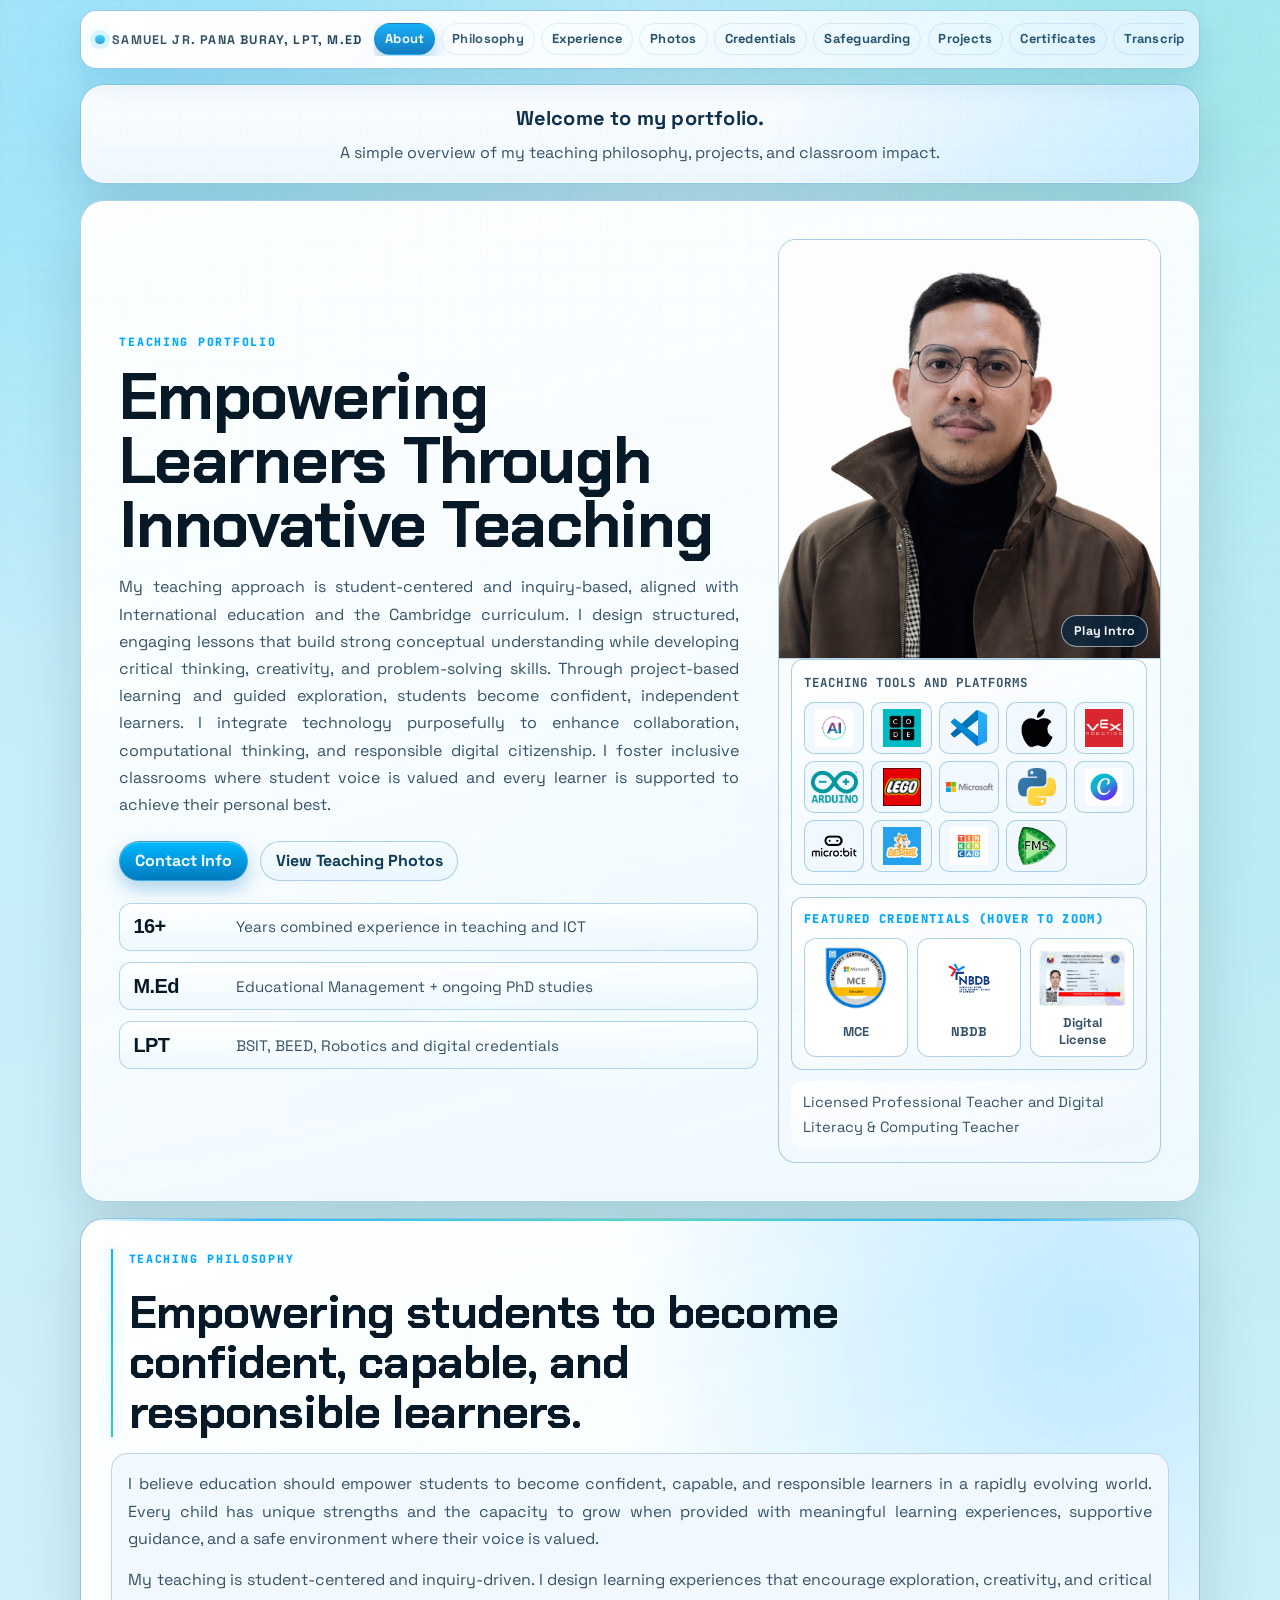
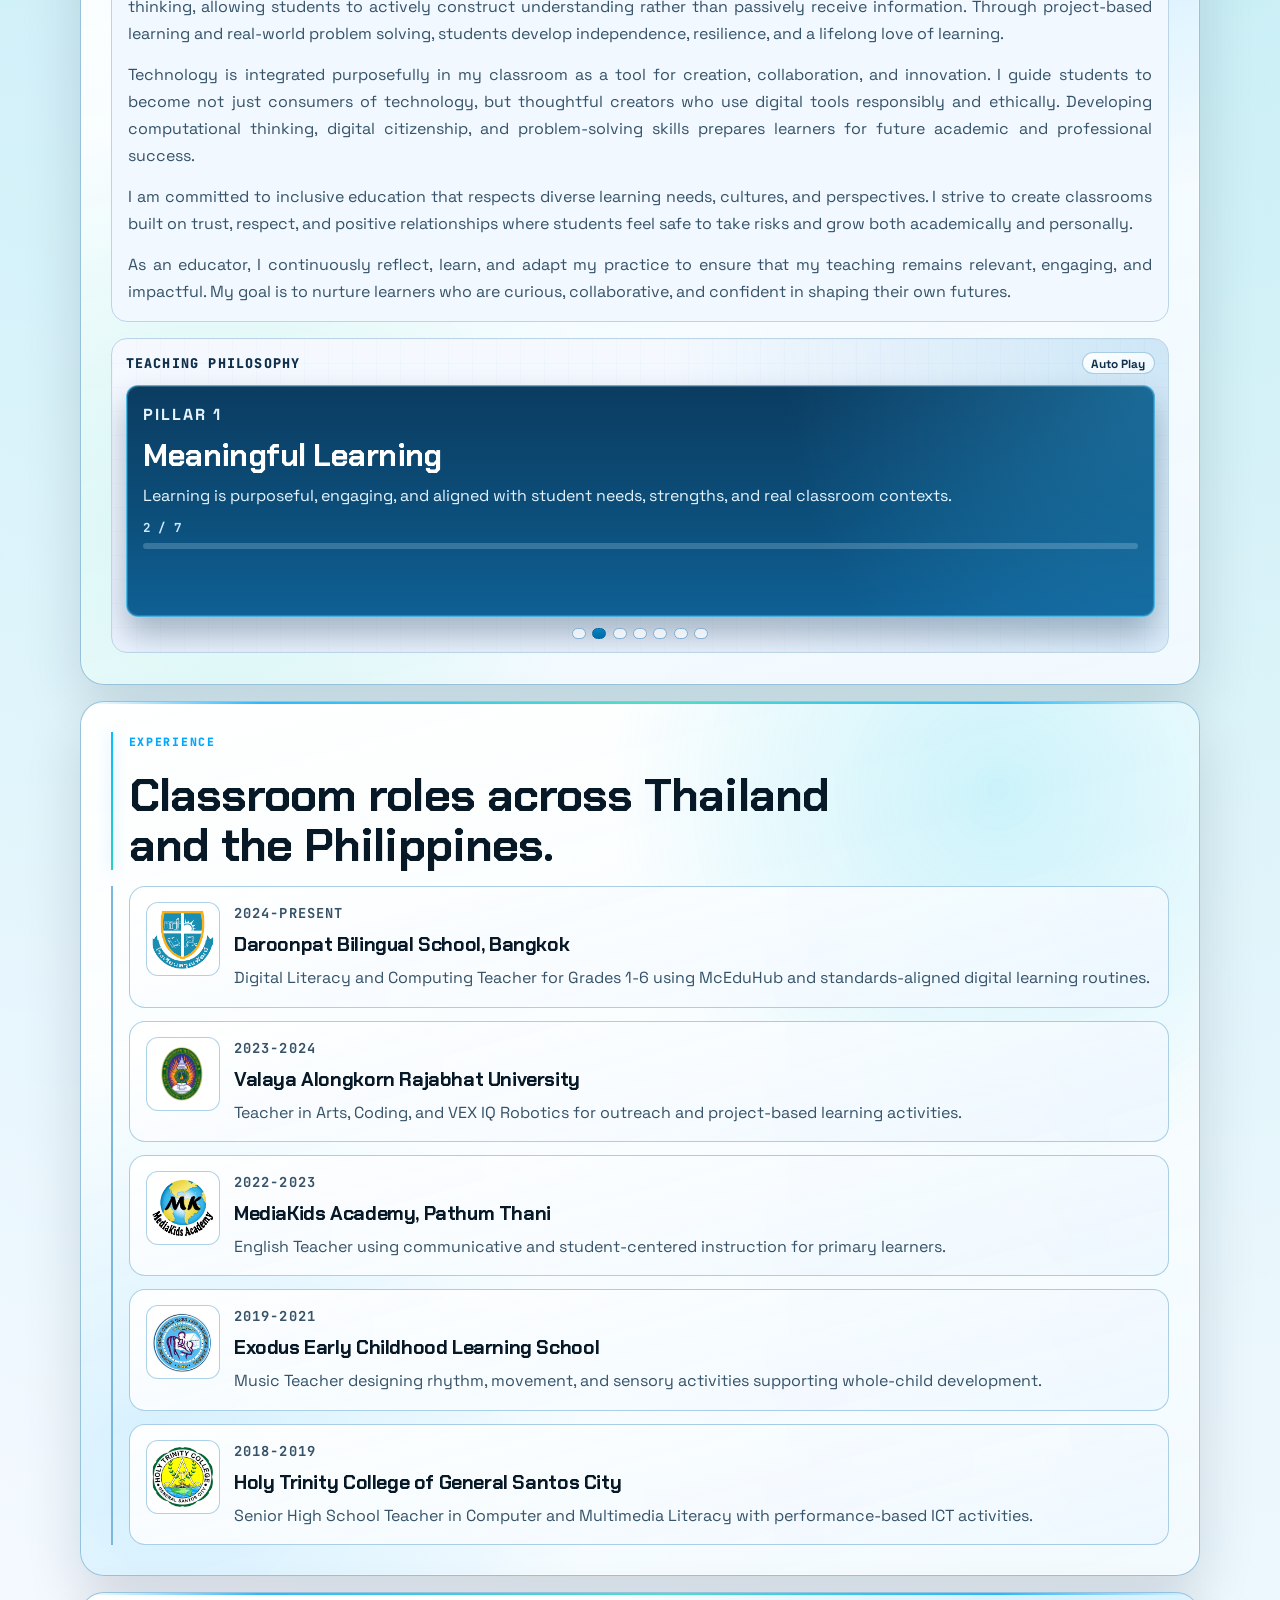
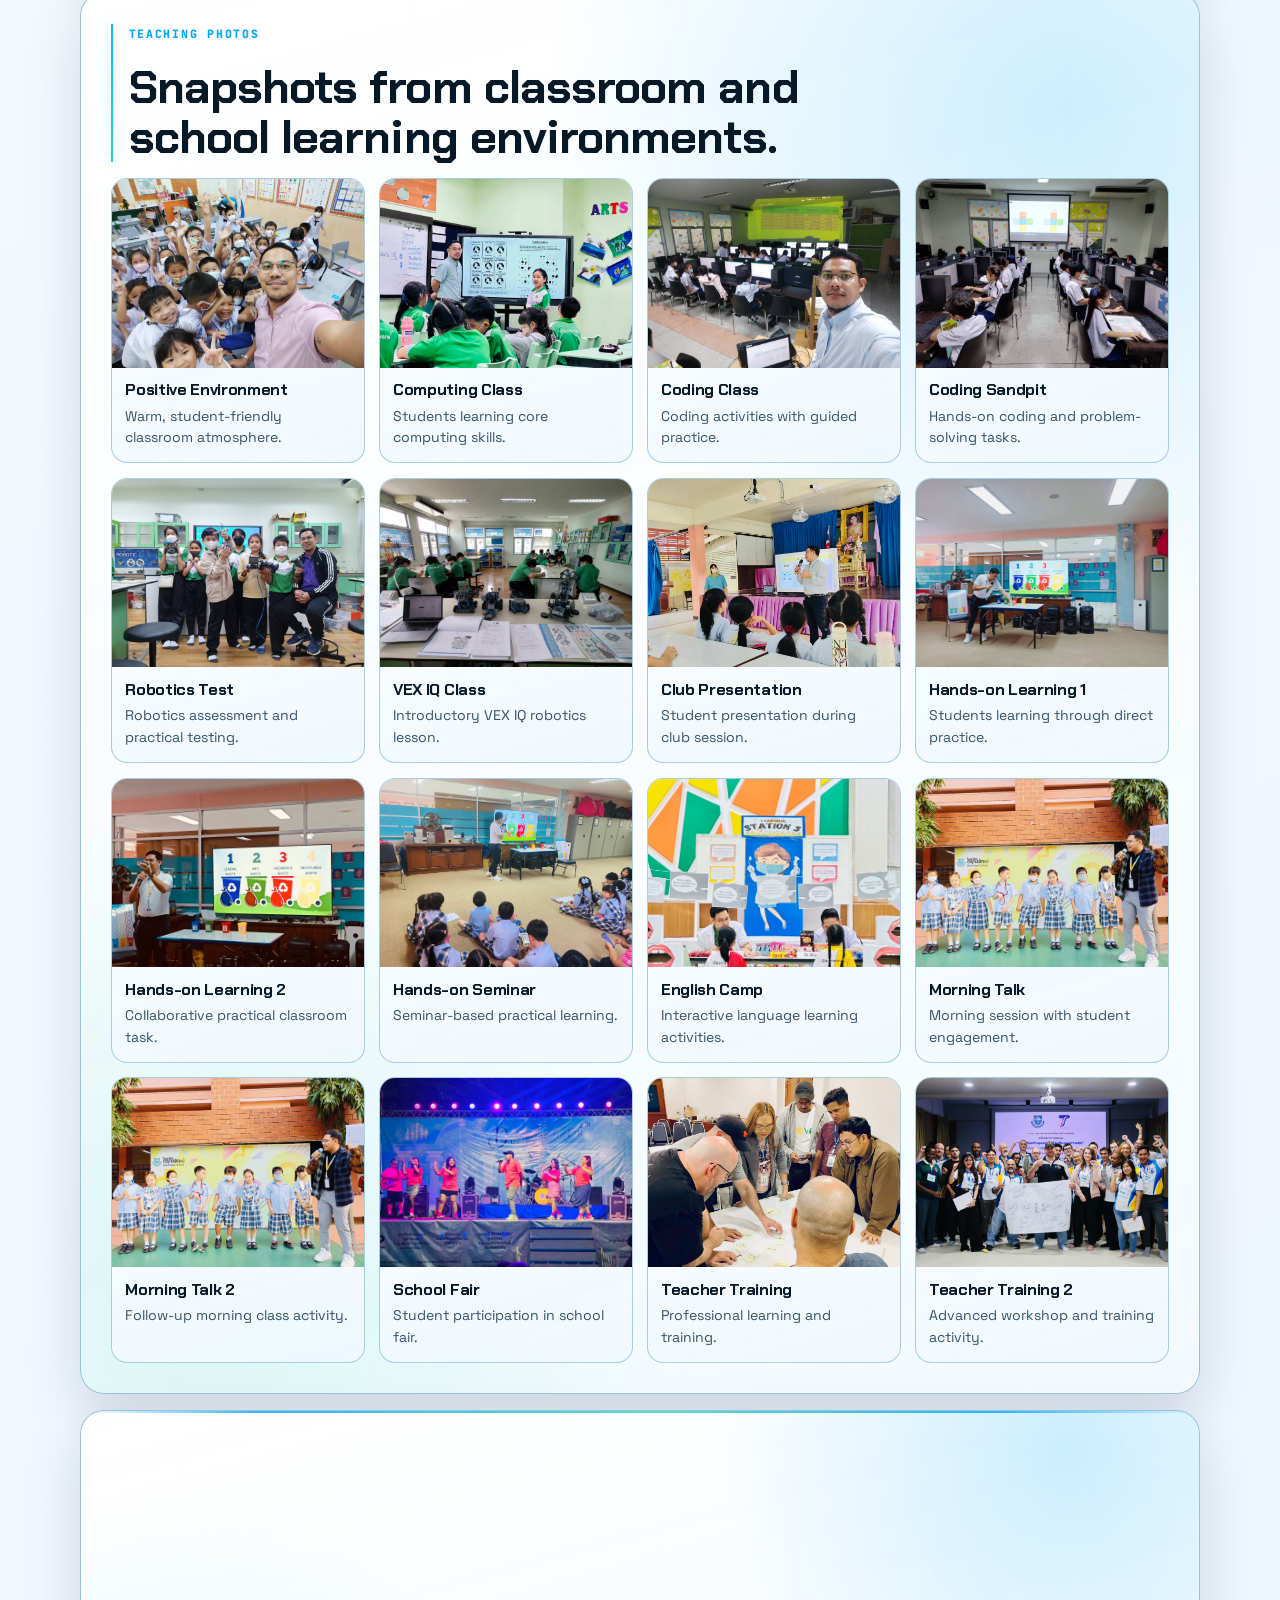
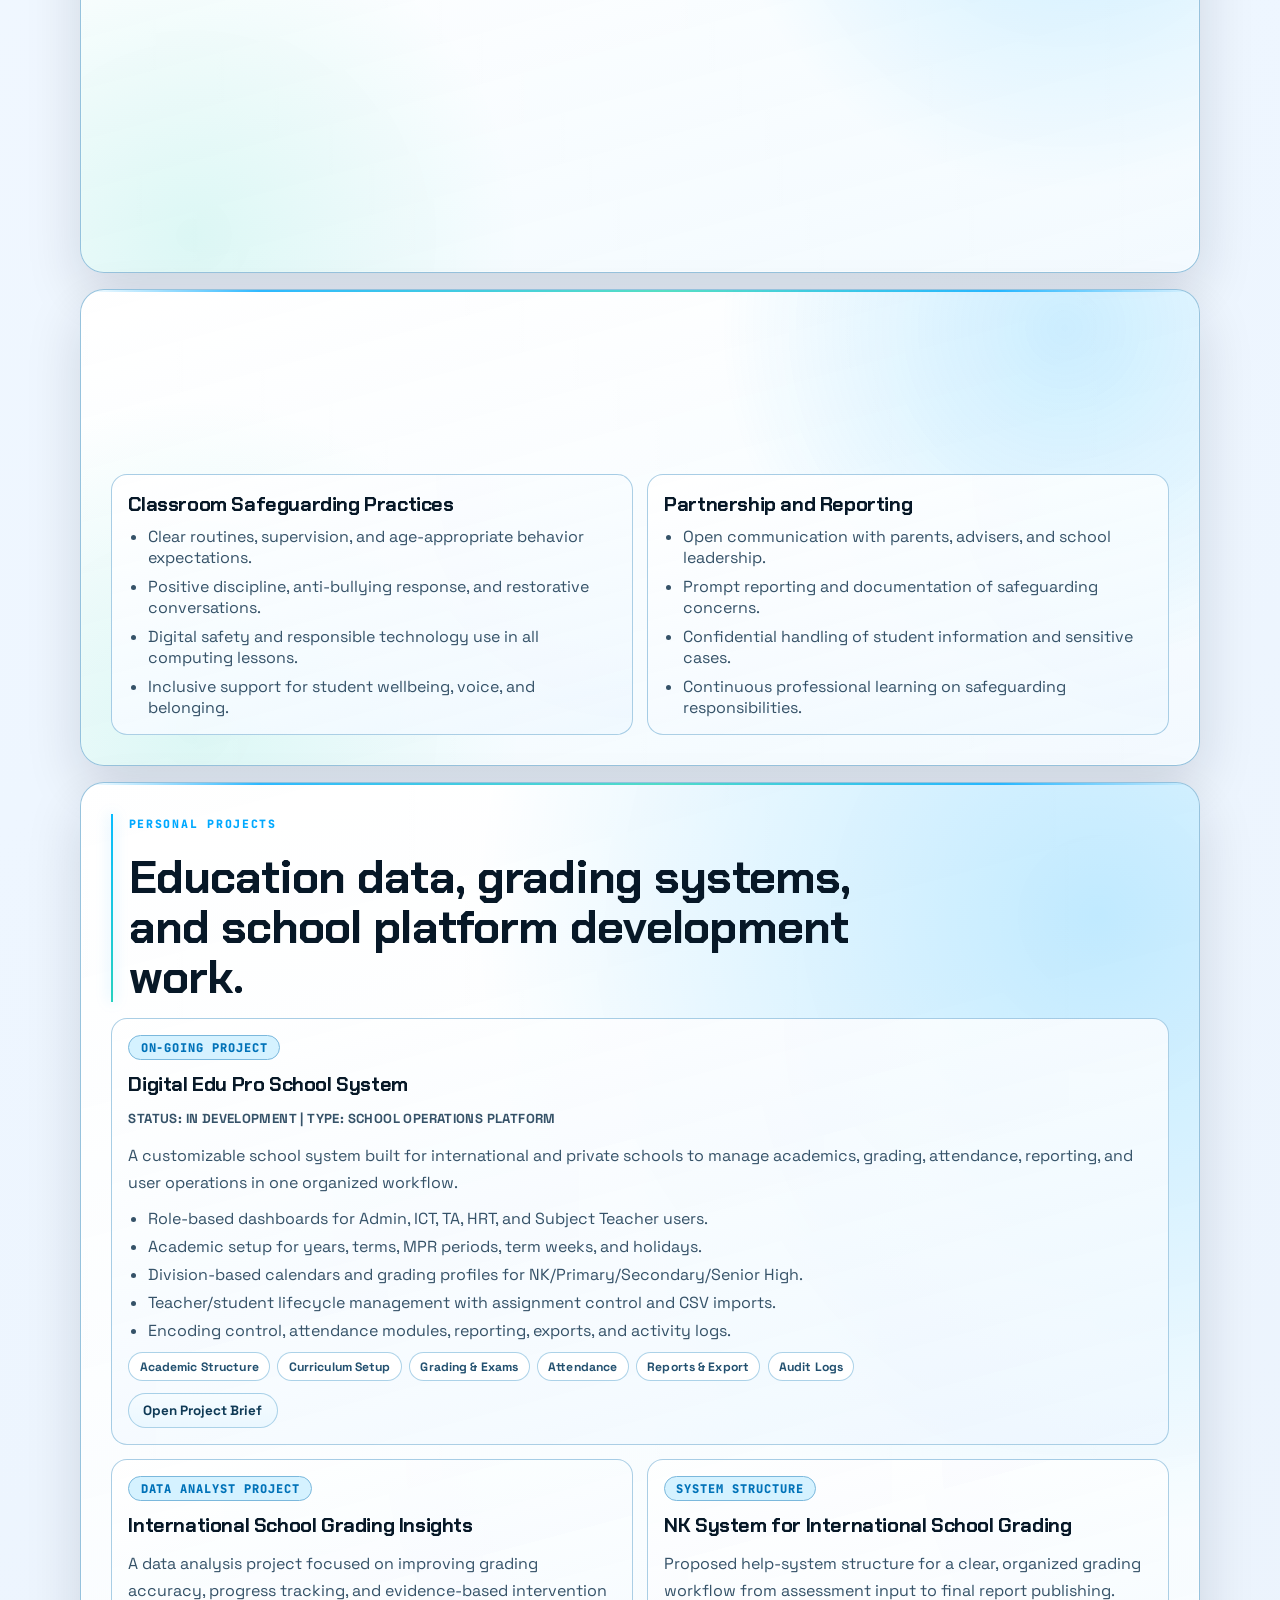
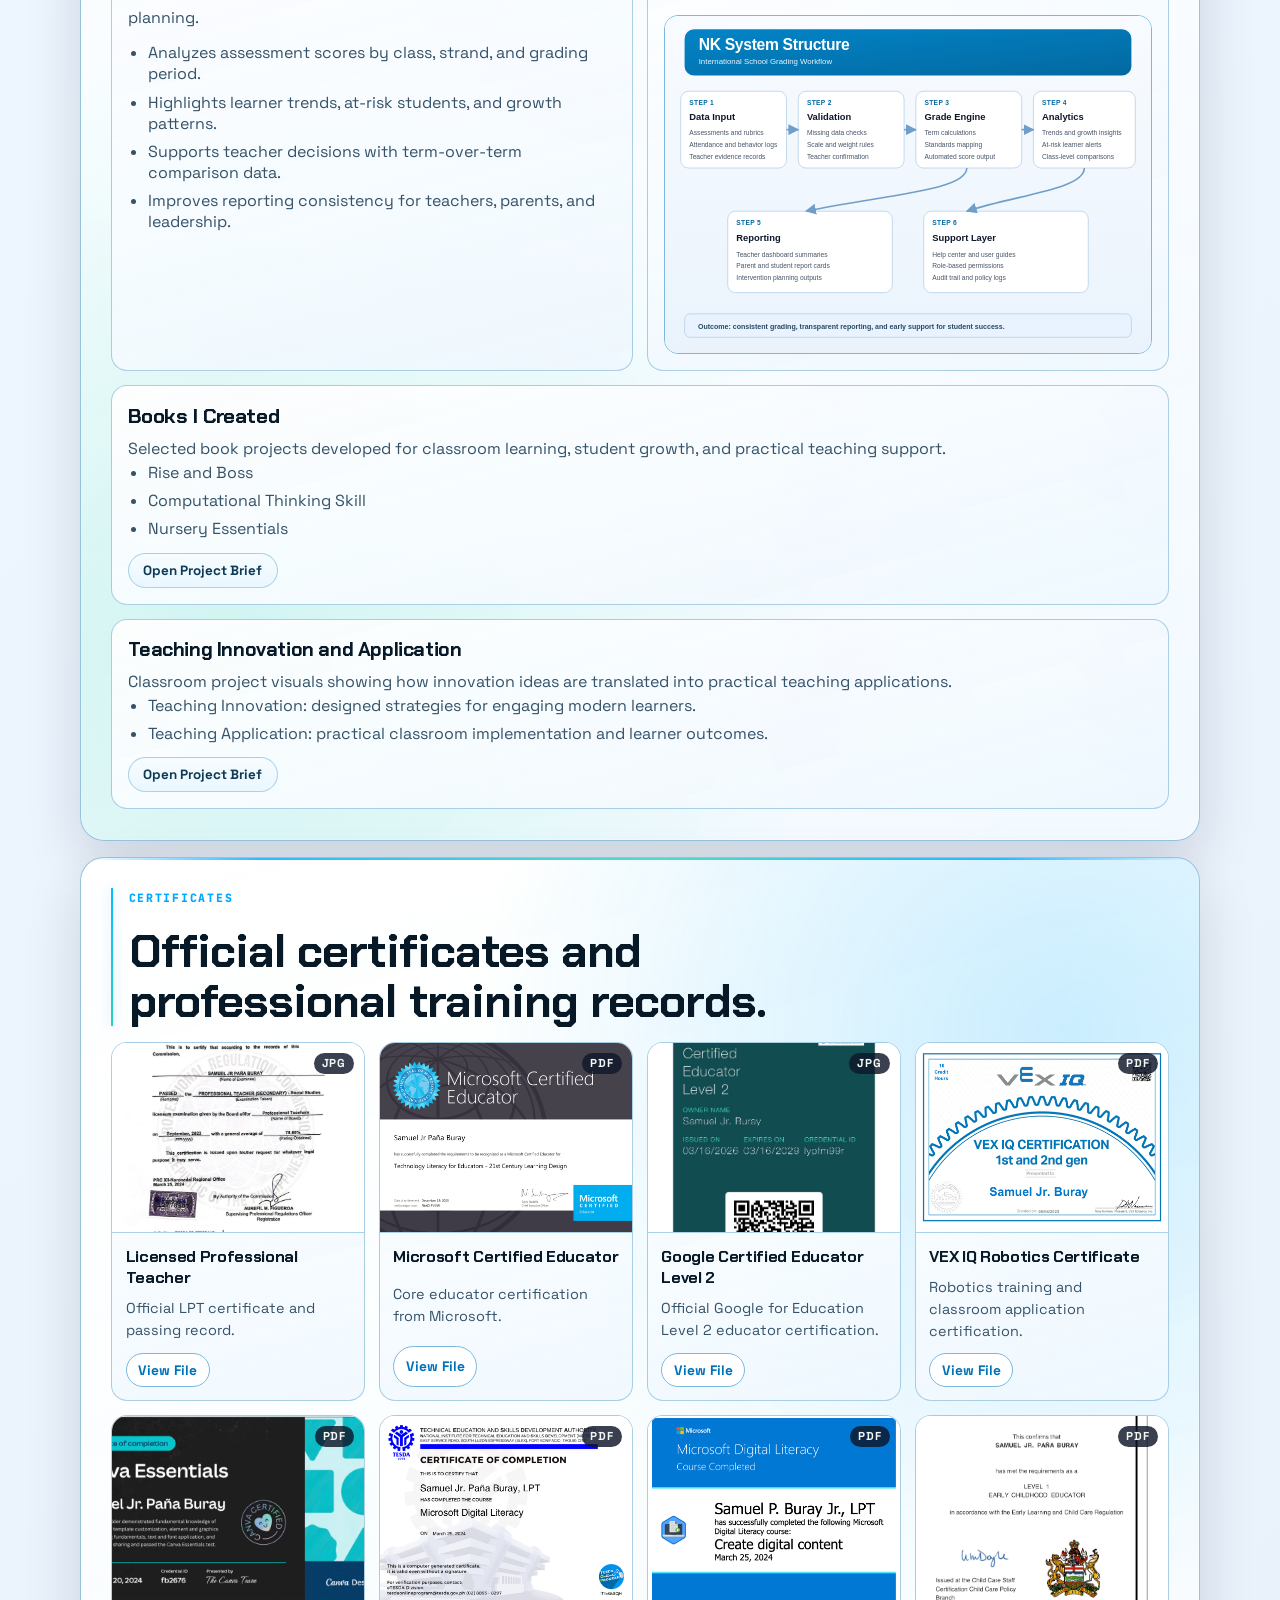
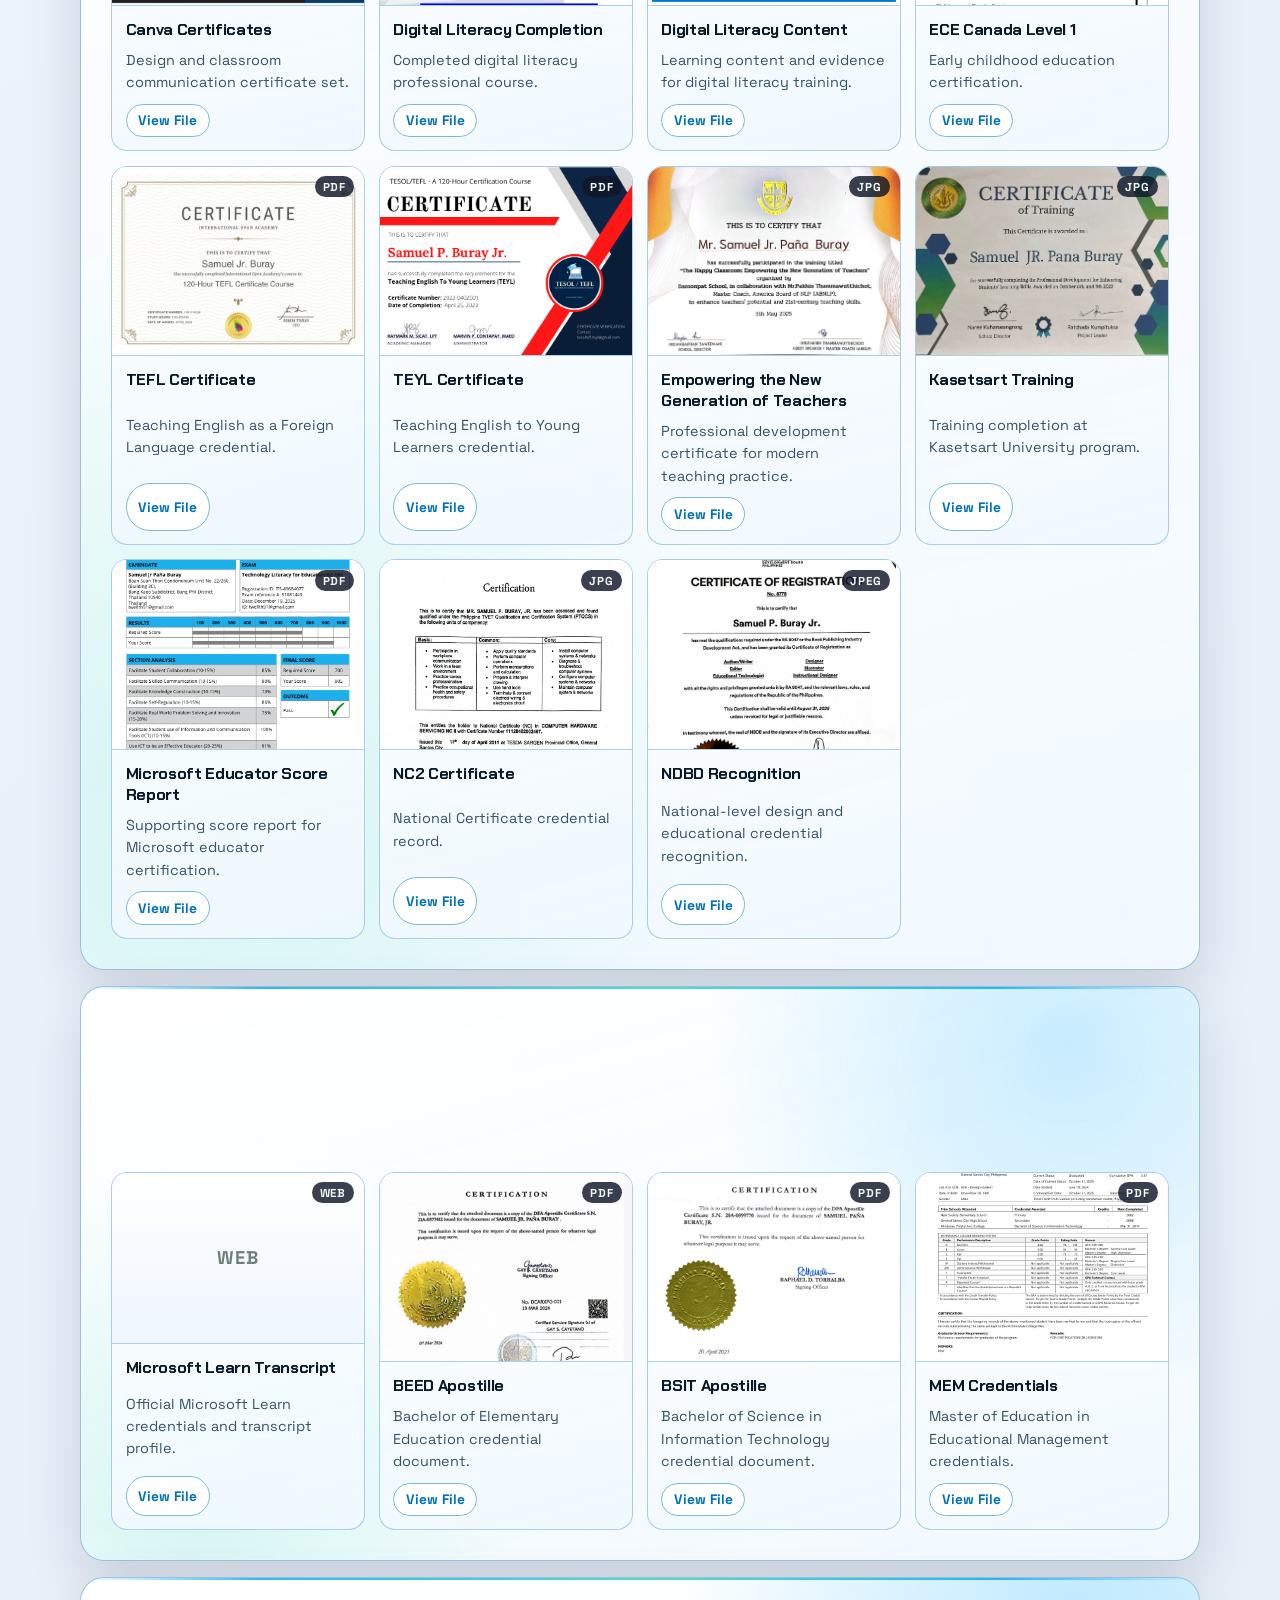
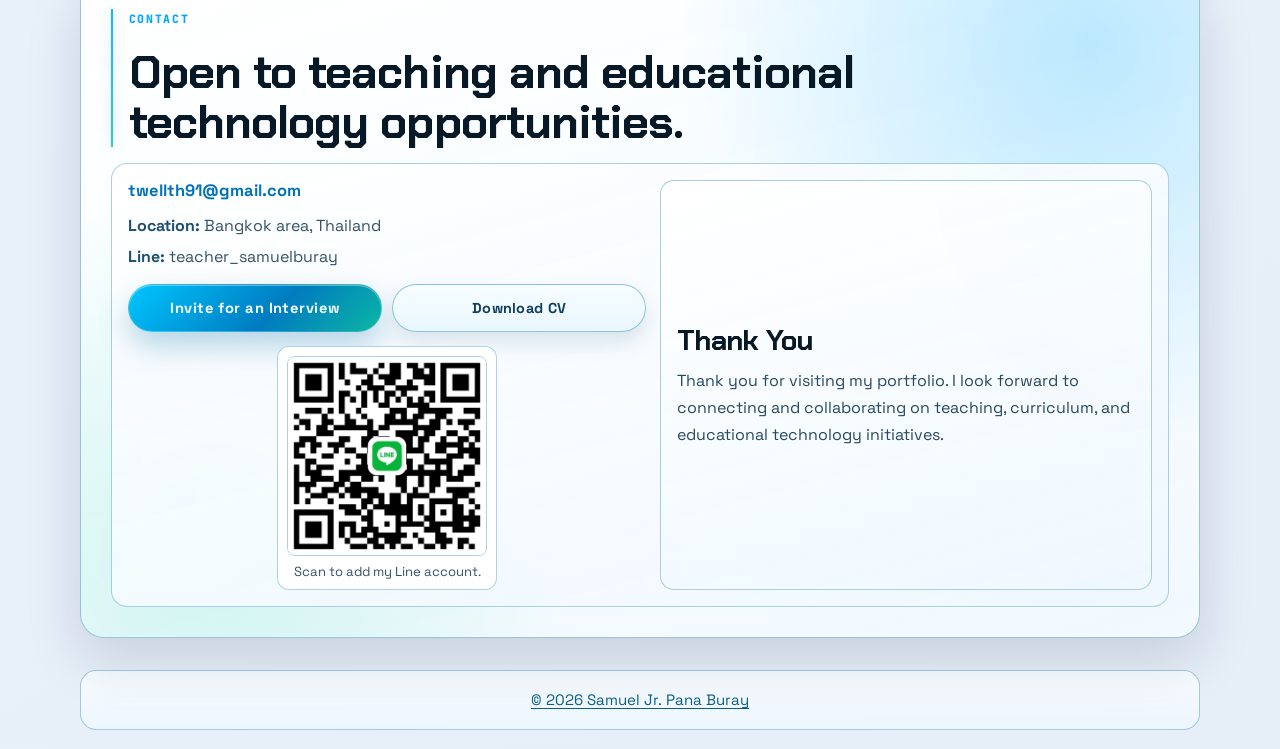
==== index.html @ f97735f5 "Add Google Educator Level 2 to certifications and certificate gallery" ====
<!DOCTYPE html>
<html lang="en">
  <head>
    <meta charset="UTF-8" />
    <meta name="viewport" content="width=device-width, initial-scale=1.0" />
    <title>Samuel Jr. Pana Buray | Teaching Portfolio</title>
    <meta
      name="description"
      content="Teaching portfolio of Samuel Jr. Pana Buray, Licensed Professional Teacher in Digital Literacy, Computing, Robotics, and educational technology."
    />
    <!-- Google tag (gtag.js) -->
    <script async src="https://www.googletagmanager.com/gtag/js?id=G-QRQJVRGK5M"></script>
    <script>
      window.dataLayer = window.dataLayer || [];
      function gtag() {
        dataLayer.push(arguments);
      }
      gtag("js", new Date());

      gtag("config", "G-QRQJVRGK5M");
    </script>
    <link rel="preconnect" href="https://fonts.googleapis.com" />
    <link rel="preconnect" href="https://fonts.gstatic.com" crossorigin />
    <link
      href="https://fonts.googleapis.com/css2?family=Chakra+Petch:wght@500;600;700&family=JetBrains+Mono:wght@500;700&family=Space+Grotesk:wght@400;500;700&display=swap"
      rel="stylesheet"
    />
    <link rel="stylesheet" href="styles.css?v=20260312c17" />
  </head>
  <body>
    <header class="topbar">
      <a class="brand" href="#top">
        <span class="brand-dot"></span>
        Samuel Jr. Pana Buray, LPT, M.Ed
      </a>
      <nav class="nav-links" aria-label="Primary">
        <a href="#about">About</a>
        <a href="#philosophy">Philosophy</a>
        <a href="#experience">Experience</a>
        <a href="#gallery">Photos</a>
        <a href="#credentials">Credentials</a>
        <a href="#safeguarding">Safeguarding</a>
        <a href="#projects">Projects</a>
        <a href="#certificates">Certificates</a>
        <a href="#transcripts">Transcripts</a>
        <a href="#contact">Contact</a>
      </nav>
    </header>

    <main class="layout" id="top">
      <section class="welcome card" id="welcome">
        <p class="welcome-message" data-reveal>
          Welcome to my portfolio.
        </p>
        <p class="welcome-submessage" data-reveal>
          A simple overview of my teaching philosophy, projects, and classroom impact.
        </p>
      </section>

      <section class="hero card" id="about">
        <div class="hero-copy" data-reveal>
          <p class="eyebrow">Teaching Portfolio</p>
          <h1>Empowering Learners Through Innovative Teaching</h1>
          <p class="lead">
            My teaching approach is student-centered and inquiry-based, aligned with International education and the Cambridge curriculum. I design structured, engaging lessons that build strong conceptual understanding while developing critical thinking, creativity, and problem-solving skills. Through project-based learning and guided exploration, students become confident, independent learners.

I integrate technology purposefully to enhance collaboration, computational thinking, and responsible digital citizenship. I foster inclusive classrooms where student voice is valued and every learner is supported to achieve their personal best.
          </p>
          <div class="hero-actions">
            <a class="button button-primary" href="#contact">Contact Info</a>
            <a class="button button-secondary" href="#gallery">View Teaching Photos</a>
          </div>
          <ul class="hero-stats" aria-label="Quick highlights">
            <li>
              <strong>16+</strong>
              <span>Years combined experience in teaching and ICT</span>
            </li>
            <li>
              <strong>M.Ed</strong>
              <span>Educational Management + ongoing PhD studies</span>
            </li>
            <li>
              <strong>LPT</strong>
              <span>BSIT, BEED, Robotics and digital credentials</span>
            </li>
          </ul>
        </div>

        <aside class="hero-media" data-reveal>
          <div class="hero-media-visual" id="hero-media-visual">
            <video
              id="hero-intro-video"
              class="hero-intro-video"
              playsinline
              webkit-playsinline="true"
              preload="auto"
              poster="assets/photos/profile.png"
              aria-label="Intro video"
            >
              <source src="Profile_Video_Intro.mp4" type="video/mp4" />
            </video>
            <img
              id="hero-profile-image"
              class="hero-profile-image"
              src="assets/photos/profile.png"
              alt="Portrait of Samuel Jr. Pana Buray"
              loading="lazy"
            />
            <button class="hero-video-sound-button" id="hero-video-sound-button" type="button">
              Play Intro
            </button>
          </div>
          <div class="logo-strip">
            <p class="logo-title">Teaching Tools and Platforms</p>
            <div class="logo-row-horizontal" id="logo-extra-row"></div>
            <div class="logo-grid" id="logo-grid"></div>
          </div>
          <div class="highlight-logo-strip">
            <p class="highlight-logo-title">Featured Credentials (Hover to Zoom)</p>
            <div class="highlight-logo-grid" id="highlight-logo-grid"></div>
          </div>
          <p class="media-note">
            Licensed Professional Teacher and Digital Literacy &amp; Computing Teacher
          </p>
        </aside>
      </section>

      <section class="section card" id="philosophy">
        <div class="section-heading" data-reveal>
          <p class="eyebrow">Teaching Philosophy</p>
          <h2>Empowering students to become confident, capable, and responsible learners.</h2>
        </div>
        <div class="philosophy-layout">
          <div class="philosophy-content" data-reveal>
            <p>
              I believe education should empower students to become confident, capable, and
              responsible learners in a rapidly evolving world. Every child has unique
              strengths and the capacity to grow when provided with meaningful learning
              experiences, supportive guidance, and a safe environment where their voice is
              valued.
            </p>
            <p>
              My teaching is student-centered and inquiry-driven. I design learning experiences
              that encourage exploration, creativity, and critical thinking, allowing students
              to actively construct understanding rather than passively receive information.
              Through project-based learning and real-world problem solving, students develop
              independence, resilience, and a lifelong love of learning.
            </p>
            <p>
              Technology is integrated purposefully in my classroom as a tool for creation,
              collaboration, and innovation. I guide students to become not just consumers of
              technology, but thoughtful creators who use digital tools responsibly and
              ethically. Developing computational thinking, digital citizenship, and
              problem-solving skills prepares learners for future academic and professional
              success.
            </p>
            <p>
              I am committed to inclusive education that respects diverse learning needs,
              cultures, and perspectives. I strive to create classrooms built on trust, respect,
              and positive relationships where students feel safe to take risks and grow both
              academically and personally.
            </p>
            <p>
              As an educator, I continuously reflect, learn, and adapt my practice to ensure
              that my teaching remains relevant, engaging, and impactful. My goal is to nurture
              learners who are curious, collaborative, and confident in shaping their own
              futures.
            </p>
          </div>
          <article class="philosophy-presentation" data-reveal>
            <div class="presentation-head">
              <p>Teaching Philosophy</p>
              <span>Auto Play</span>
            </div>
            <div class="presentation-screen" id="philosophy-presentation-screen">
              <p class="presentation-kicker" id="philosophy-slide-step">Core Belief</p>
              <h3 id="philosophy-slide-title">Student-Centered Learning</h3>
              <p id="philosophy-slide-text">
                Every learner can grow with guidance, voice, and meaningful learning
                experiences in a safe and inclusive classroom.
              </p>
              <div class="presentation-footer">
                <span id="philosophy-slide-count">1 / 7</span>
                <div class="presentation-progress">
                  <span id="philosophy-progress-bar"></span>
                </div>
              </div>
            </div>
            <div class="presentation-dots" id="philosophy-slide-dots" aria-label="Presentation slides"></div>
          </article>
        </div>
      </section>

      <section class="section card" id="experience">
        <div class="section-heading" data-reveal>
          <p class="eyebrow">Experience</p>
          <h2>Classroom roles across Thailand and the Philippines.</h2>
        </div>
        <div class="experience-list">
          <article class="experience-item" data-reveal>
            <img
              class="experience-logo"
              src="School Logos/Daroonpat Bilingual School.png"
              alt="Daroonpat Bilingual School logo"
              loading="lazy"
            />
            <div class="experience-copy">
              <p class="role-year">2024-Present</p>
              <h3>Daroonpat Bilingual School, Bangkok</h3>
              <p>
                Digital Literacy and Computing Teacher for Grades 1-6 using McEduHub and
                standards-aligned digital learning routines.
              </p>
            </div>
          </article>
          <article class="experience-item" data-reveal>
            <img
              class="experience-logo"
              src="School Logos/Valaya Alongkorn Rajabhat University.jpg"
              alt="Valaya Alongkorn Rajabhat University logo"
              loading="lazy"
            />
            <div class="experience-copy">
              <p class="role-year">2023-2024</p>
              <h3>Valaya Alongkorn Rajabhat University</h3>
              <p>
                Teacher in Arts, Coding, and VEX IQ Robotics for outreach and project-based
                learning activities.
              </p>
            </div>
          </article>
          <article class="experience-item" data-reveal>
            <img
              class="experience-logo"
              src="School Logos/Media Kids Academy.png"
              alt="Media Kids Academy logo"
              loading="lazy"
            />
            <div class="experience-copy">
              <p class="role-year">2022-2023</p>
              <h3>MediaKids Academy, Pathum Thani</h3>
              <p>
                English Teacher using communicative and student-centered instruction for primary
                learners.
              </p>
            </div>
          </article>
          <article class="experience-item" data-reveal>
            <img
              class="experience-logo"
              src="School Logos/Exodus Early Childhood.jpeg"
              alt="Exodus Early Childhood Learning School logo"
              loading="lazy"
            />
            <div class="experience-copy">
              <p class="role-year">2019-2021</p>
              <h3>Exodus Early Childhood Learning School</h3>
              <p>
                Music Teacher designing rhythm, movement, and sensory activities supporting
                whole-child development.
              </p>
            </div>
          </article>
          <article class="experience-item" data-reveal>
            <img
              class="experience-logo"
              src="School Logos/Holy Trinity College.png"
              alt="Holy Trinity College of General Santos City logo"
              loading="lazy"
            />
            <div class="experience-copy">
              <p class="role-year">2018-2019</p>
              <h3>Holy Trinity College of General Santos City</h3>
              <p>
                Senior High School Teacher in Computer and Multimedia Literacy with
                performance-based ICT activities.
              </p>
            </div>
          </article>
        </div>
      </section>

      <section class="section card" id="gallery">
        <div class="section-heading" data-reveal>
          <p class="eyebrow">Teaching Photos</p>
          <h2>Snapshots from classroom and school learning environments.</h2>
        </div>
        <div class="gallery-grid" id="teaching-photo-grid"></div>
      </section>

      <section class="section card" id="credentials">
        <div class="section-heading" data-reveal>
          <p class="eyebrow">Credentials</p>
          <h2>Academic and professional qualifications.</h2>
        </div>
        <div class="credentials-grid">
          <article class="credentials-card" data-reveal>
            <h3>Education</h3>
            <div class="credentials-school-logos" aria-label="Education institutions">
              <img
                src="School Logos/University of Perpetual Help System Dalta.png"
                alt="University of Perpetual Help logo"
                loading="lazy"
              />
              <img
                src="School Logos/Richmindale College.png"
                alt="Richmindale College logo"
                loading="lazy"
              />
              <img
                src="School Logos/Mindanao Polytechnic College.png"
                alt="Mindanao Polytechnic College logo"
                loading="lazy"
              />
              <img
                src="School Logos/Brokenshire College.jpeg"
                alt="Brokenshire College logo"
                loading="lazy"
              />
            </div>
            <ul>
              <li>Doctor of Philosophy in Educational Management (ongoing)</li>
              <li>Master of Education in Educational Management</li>
              <li>Bachelor of Science in Information Technology</li>
              <li>Bachelor of Elementary Education</li>
            </ul>
          </article>
          <article class="credentials-card" data-reveal>
            <h3>Core Certifications</h3>
            <ul>
              <li>Licensed Professional Teacher (LPT)</li>
              <li>Microsoft Certified Educator</li>
              <li>Google Certified Educator Level 2</li>
              <li>Certified VEX IQ Robotics Instructor</li>
              <li>TEFL and TEYL Certified</li>
            </ul>
          </article>
        </div>
      </section>

      <section class="section card" id="safeguarding">
        <div class="section-heading" data-reveal>
          <p class="eyebrow">Safeguarding</p>
          <h2>Safe, respectful, and child-centered learning at all times.</h2>
        </div>
        <div class="credentials-grid">
          <article class="credentials-card" data-reveal>
            <h3>Classroom Safeguarding Practices</h3>
            <ul>
              <li>Clear routines, supervision, and age-appropriate behavior expectations.</li>
              <li>Positive discipline, anti-bullying response, and restorative conversations.</li>
              <li>Digital safety and responsible technology use in all computing lessons.</li>
              <li>Inclusive support for student wellbeing, voice, and belonging.</li>
            </ul>
          </article>
          <article class="credentials-card" data-reveal>
            <h3>Partnership and Reporting</h3>
            <ul>
              <li>Open communication with parents, advisers, and school leadership.</li>
              <li>Prompt reporting and documentation of safeguarding concerns.</li>
              <li>Confidential handling of student information and sensitive cases.</li>
              <li>Continuous professional learning on safeguarding responsibilities.</li>
            </ul>
          </article>
        </div>
      </section>

      <section class="section card" id="projects">
        <div class="section-heading" data-reveal>
          <p class="eyebrow">Personal Projects</p>
          <h2>Education data, grading systems, and school platform development work.</h2>
        </div>
        <div class="projects-grid">
          <article class="project-card project-card-featured" data-reveal>
            <span class="project-tag">On-going Project</span>
            <h3>Digital Edu Pro School System</h3>
            <p class="project-meta">Status: In development | Type: School operations platform</p>
            <p>
              A customizable school system built for international and private schools to
              manage academics, grading, attendance, reporting, and user operations in one
              organized workflow.
            </p>
            <ul class="project-points">
              <li>Role-based dashboards for Admin, ICT, TA, HRT, and Subject Teacher users.</li>
              <li>Academic setup for years, terms, MPR periods, term weeks, and holidays.</li>
              <li>Division-based calendars and grading profiles for NK/Primary/Secondary/Senior High.</li>
              <li>Teacher/student lifecycle management with assignment control and CSV imports.</li>
              <li>Encoding control, attendance modules, reporting, exports, and activity logs.</li>
            </ul>
            <div class="project-chip-list" aria-label="Digital Edu Pro modules">
              <span>Academic Structure</span>
              <span>Curriculum Setup</span>
              <span>Grading & Exams</span>
              <span>Attendance</span>
              <span>Reports & Export</span>
              <span>Audit Logs</span>
            </div>
            <div class="project-card-actions">
              <a
                class="button button-secondary"
                href="SchoolSystem_Project/index.html"
                target="_blank"
                rel="noopener"
              >
                Open Project Brief
              </a>
            </div>
          </article>
          <article class="project-card" data-reveal>
            <span class="project-tag">Data Analyst Project</span>
            <h3>International School Grading Insights</h3>
            <p>
              A data analysis project focused on improving grading accuracy, progress tracking,
              and evidence-based intervention planning.
            </p>
            <ul class="project-points">
              <li>Analyzes assessment scores by class, strand, and grading period.</li>
              <li>Highlights learner trends, at-risk students, and growth patterns.</li>
              <li>Supports teacher decisions with term-over-term comparison data.</li>
              <li>Improves reporting consistency for teachers, parents, and leadership.</li>
            </ul>
          </article>
          <article class="project-card" data-reveal>
            <span class="project-tag">System Structure</span>
            <h3>NK System for International School Grading</h3>
            <p>
              Proposed help-system structure for a clear, organized grading workflow from
              assessment input to final report publishing.
            </p>
            <img
              class="nk-diagram"
              src="assets/diagrams/nk-system-structure.svg"
              alt="NK System structure diagram for international school grading"
              loading="lazy"
            />
          </article>
        </div>
        <article class="books-project" data-reveal>
          <h3>Books I Created</h3>
          <p>
            Selected book projects developed for classroom learning, student growth, and
            practical teaching support.
          </p>
          <ul class="project-points">
            <li>Rise and Boss</li>
            <li>Computational Thinking Skill</li>
            <li>Nursery Essentials</li>
          </ul>
          <div class="project-card-actions">
            <a
              class="button button-secondary"
              href="Books_Project/index.html"
              target="_blank"
              rel="noopener"
            >
              Open Project Brief
            </a>
          </div>
        </article>
        <article class="project-photos" data-reveal>
          <h3>Teaching Innovation and Application</h3>
          <p>
            Classroom project visuals showing how innovation ideas are translated into
            practical teaching applications.
          </p>
          <ul class="project-points">
            <li>Teaching Innovation: designed strategies for engaging modern learners.</li>
            <li>Teaching Application: practical classroom implementation and learner outcomes.</li>
          </ul>
          <div class="project-card-actions">
            <a
              class="button button-secondary"
              href="TeachingInnovation_Project/index.html"
              target="_blank"
              rel="noopener"
            >
              Open Project Brief
            </a>
          </div>
        </article>
      </section>

      <section class="section card" id="certificates">
        <div class="section-heading" data-reveal>
          <p class="eyebrow">Certificates</p>
          <h2>Official certificates and professional training records.</h2>
        </div>
        <div class="certificates-grid" id="certificate-grid"></div>
      </section>

      <section class="section card" id="transcripts">
        <div class="section-heading" data-reveal>
          <p class="eyebrow">Transcripts</p>
          <h2>Academic transcript and credential documents.</h2>
        </div>
        <div class="certificates-grid" id="transcript-grid"></div>
      </section>

      <section class="section card" id="contact">
        <div class="section-heading" data-reveal>
          <p class="eyebrow">Contact</p>
          <h2>Open to teaching and educational technology opportunities.</h2>
        </div>
        <div class="contact-grid" data-reveal>
          <div class="contact-main">
            <a class="contact-email" href="mailto:twellth91@gmail.com">twellth91@gmail.com</a>
            <div class="contact-meta">
              <p><strong>Location:</strong> Bangkok area, Thailand</p>
              <p><strong>Line:</strong> teacher_samuelburay</p>
            </div>
            <div class="contact-actions">
              <a
                class="button contact-interview-cta"
                href="https://mail.google.com/mail/?view=cm&fs=1&to=twellth91@gmail.com&su=Interview%20Invitation%20-%20%5BSchool%20Name%5D&body=Hello%20Samuel%20Jr.%20Pana%20Buray%2C%0A%0AWe%20would%20like%20to%20invite%20you%20for%20an%20interview.%0A%0ASchool%20Name%3A%20%0APosition%3A%20%0AInterview%20Date%20(DD%20Month%20YYYY)%3A%20%0AInterview%20Time%3A%20%0ATime%20Zone%3A%20%0AInterview%20Format%20(Online%2FOn-site)%3A%20%0ALocation%20or%20Meeting%20Link%3A%20%0AContact%20Person%3A%20%0AContact%20Number%3A%20%0AContact%20Email%3A%20%0A%0APlease%20let%20me%20know%20your%20availability.%0A%0AThank%20you."
                target="_blank"
                rel="noopener"
              >
                Invite for an Interview
              </a>
              <a class="button contact-download-cta" href="SamuelJr_Pana_Buray_CV.pdf" target="_blank" rel="noopener">
                Download CV
              </a>
            </div>
            <figure class="contact-qr">
              <img src="LineContact.JPG" alt="Line account QR code" loading="lazy" />
              <figcaption>Scan to add my Line account.</figcaption>
            </figure>
          </div>
          <aside class="contact-thanks-card">
            <h3>Thank You</h3>
            <p>
              Thank you for visiting my portfolio. I look forward to connecting and
              collaborating on teaching, curriculum, and educational technology initiatives.
            </p>
          </aside>
        </div>
      </section>
    </main>

    <footer class="footer">
      <p class="footer-meta">
        <button class="owner-login-link" id="owner-login-trigger" type="button">
          © <span id="year"></span> Samuel Jr. Pana Buray
        </button>
      </p>
    </footer>

    <div class="doc-viewer" id="doc-viewer" aria-hidden="true">
      <button class="doc-viewer-backdrop" id="doc-viewer-backdrop" type="button" aria-label="Close viewer"></button>
      <div class="doc-viewer-dialog" role="dialog" aria-modal="true" aria-label="Document viewer">
        <button class="doc-viewer-close" id="doc-viewer-close" type="button" aria-label="Close viewer">×</button>
        <p class="doc-viewer-title" id="doc-viewer-title">Document Preview</p>
        <div class="doc-viewer-content" id="doc-viewer-content"></div>
        <p class="doc-viewer-note">Preview mode only. Download controls are hidden in the viewer.</p>
      </div>
    </div>

    <div class="owner-login-modal" id="owner-login-modal" aria-hidden="true">
      <button class="owner-login-backdrop" id="owner-login-backdrop" type="button" aria-label="Close login"></button>
      <div class="owner-login-dialog" role="dialog" aria-modal="true" aria-label="Admin or Owner Login">
        <button class="owner-login-close" id="owner-login-close" type="button" aria-label="Close login">×</button>
        <h3>Admin / Owner Login</h3>
        <p class="owner-login-status" id="owner-login-status">Enter your login details to open Analytics Summary.</p>
        <form class="owner-login-form" id="owner-login-form" autocomplete="off">
          <label>
            Username
            <input id="owner-login-username" type="text" placeholder="Enter username" required />
          </label>
          <label>
            Password
            <input id="owner-login-password" type="password" placeholder="Enter password" required />
          </label>
          <button class="button button-primary" id="owner-login-submit" type="submit">Open Analytics Summary</button>
        </form>
        <p class="owner-login-message" id="owner-login-message"></p>
      </div>
    </div>

    <script src="main.js?v=20260317c11"></script>
  </body>
</html>
---- styles.css ----
:root {
  --bg: #eef5ff;
  --surface: #ffffff;
  --surface-soft: #f5f9ff;
  --ink: #0f172a;
  --muted: #475569;
  --accent: #0284c7;
  --accent-strong: #0369a1;
  --accent-soft: #dff2ff;
  --line: #d4e4f5;
  --line-strong: #b6d0e8;
  --shadow: 0 16px 42px rgba(15, 23, 42, 0.1);
  --radius-lg: 24px;
  --radius-md: 16px;
  --radius-sm: 12px;
}

*,
*::before,
*::after {
  box-sizing: border-box;
}

html {
  scroll-behavior: smooth;
}

body {
  margin: 0;
  min-height: 100vh;
  color: var(--ink);
  background:
    radial-gradient(circle at 8% -8%, rgba(2, 132, 199, 0.16), transparent 32%),
    radial-gradient(circle at 100% 12%, rgba(125, 211, 252, 0.2), transparent 24%),
    linear-gradient(180deg, #f8fbff 0%, #eef4fb 56%, #e9f0f8 100%);
  font-family: "Avenir Next", "Segoe UI", "Helvetica Neue", sans-serif;
}

body::before {
  content: "";
  position: fixed;
  inset: 0;
  pointer-events: none;
  background-image:
    linear-gradient(rgba(2, 132, 199, 0.06) 1px, transparent 1px),
    linear-gradient(90deg, rgba(2, 132, 199, 0.06) 1px, transparent 1px);
  background-size: 28px 28px;
  -webkit-mask-image: linear-gradient(180deg, rgba(0, 0, 0, 0.28), transparent 85%);
  mask-image: linear-gradient(180deg, rgba(0, 0, 0, 0.28), transparent 85%);
}

h1,
h2,
h3 {
  margin: 0;
  font-family: "Avenir Next", "Segoe UI", "Helvetica Neue", sans-serif;
  font-weight: 800;
  letter-spacing: -0.03em;
}

p {
  margin: 0;
  line-height: 1.7;
}

a {
  color: inherit;
  text-decoration: none;
}

section[id] {
  scroll-margin-top: 104px;
}

.topbar {
  position: sticky;
  top: 0.65rem;
  z-index: 30;
  width: min(1120px, calc(100% - 1.2rem));
  margin: 0.65rem auto 0;
  padding: 0.72rem 0.9rem;
  border: 1px solid rgba(199, 220, 240, 0.95);
  border-radius: 16px;
  background: rgba(248, 252, 255, 0.88);
  -webkit-backdrop-filter: blur(10px);
  backdrop-filter: blur(10px);
  box-shadow: 0 12px 24px rgba(15, 23, 42, 0.08);
  display: grid;
  grid-template-columns: auto 1fr;
  align-items: center;
  gap: 0.75rem;
}

.brand {
  display: inline-flex;
  align-items: center;
  gap: 0.45rem;
  font-size: 0.78rem;
  font-weight: 700;
  letter-spacing: 0.08em;
  text-transform: uppercase;
  white-space: nowrap;
}

.brand-dot {
  width: 0.6rem;
  height: 0.6rem;
  border-radius: 50%;
  background: var(--accent);
  box-shadow: 0 0 0 5px rgba(2, 132, 199, 0.18);
}

.nav-links {
  display: flex;
  flex-wrap: nowrap;
  justify-content: flex-start;
  gap: 0.38rem;
  overflow-x: auto;
  scrollbar-width: thin;
  padding-bottom: 0.1rem;
}

.nav-links a {
  color: #395274;
  font-weight: 700;
  font-size: 0.81rem;
  letter-spacing: 0.02em;
  padding: 0.4rem 0.62rem;
  border-radius: 999px;
  border: 1px solid transparent;
  white-space: nowrap;
  transition:
    background-color 160ms ease,
    border-color 160ms ease,
    color 160ms ease;
}

.nav-links a:hover,
.nav-links a:focus-visible {
  color: var(--accent);
  border-color: var(--line-strong);
  background: #f3f9ff;
}

.nav-links a.is-active {
  color: #f8fdff;
  border-color: transparent;
  background: linear-gradient(180deg, var(--accent) 0%, var(--accent-strong) 100%);
}

.topbar-cta {
  display: inline-flex;
  align-items: center;
  justify-content: center;
  min-height: 2.15rem;
  padding: 0.35rem 0.82rem;
  border-radius: 999px;
  background: linear-gradient(180deg, var(--accent) 0%, var(--accent-strong) 100%);
  color: #f5fbff;
  font-weight: 700;
  font-size: 0.82rem;
  letter-spacing: 0.02em;
  white-space: nowrap;
}

.layout {
  width: min(1120px, calc(100% - 1.2rem));
  margin: 0.95rem auto 2rem;
  display: grid;
  gap: 1rem;
}

.card {
  border: 1px solid var(--line);
  border-radius: var(--radius-lg);
  background: linear-gradient(180deg, rgba(255, 255, 255, 0.96), rgba(247, 251, 255, 0.93));
  box-shadow: var(--shadow);
  overflow: hidden;
}

.welcome {
  padding: clamp(0.82rem, 2vw, 1rem);
  border-color: var(--line-strong);
  background:
    radial-gradient(circle at right center, rgba(2, 132, 199, 0.12), transparent 34%),
    linear-gradient(180deg, #f9fcff 0%, #f2f8ff 100%);
}

.welcome-message {
  margin: 0;
  text-align: center;
  color: #0f2f4a;
  font-size: clamp(1rem, 2.2vw, 1.25rem);
  font-weight: 700;
  letter-spacing: 0.01em;
}

.welcome-submessage {
  margin: 0.28rem 0 0;
  text-align: center;
  color: var(--muted);
  font-size: clamp(0.86rem, 1.75vw, 1rem);
}

.hero {
  padding: clamp(1.2rem, 3vw, 2.4rem);
  display: grid;
  grid-template-columns: minmax(0, 1.25fr) minmax(280px, 0.75fr);
  gap: 1.25rem;
  align-items: center;
}

.eyebrow {
  margin-bottom: 0.8rem;
  color: var(--accent);
  font-size: 0.72rem;
  font-weight: 800;
  letter-spacing: 0.15em;
  text-transform: uppercase;
}

.hero h1 {
  max-width: 15ch;
  font-size: clamp(2.2rem, 5.2vw, 4.1rem);
  line-height: 0.98;
}

.lead {
  max-width: 62ch;
  margin-top: 1rem;
  color: var(--muted);
  text-align: justify;
  text-justify: inter-word;
}

.hero-actions {
  margin-top: 1.4rem;
  display: flex;
  flex-wrap: wrap;
  gap: 0.75rem;
}

.button {
  display: inline-flex;
  align-items: center;
  justify-content: center;
  min-height: 2.5rem;
  padding: 0.5rem 0.92rem;
  border-radius: 999px;
  border: 1px solid var(--line-strong);
  font-weight: 700;
  transition:
    transform 160ms ease,
    border-color 160ms ease,
    box-shadow 160ms ease;
}

.button:hover,
.button:focus-visible {
  transform: translateY(-1px);
  border-color: #90bde0;
  box-shadow: 0 8px 18px rgba(14, 116, 144, 0.17);
}

.button-primary {
  background: linear-gradient(180deg, var(--accent) 0%, var(--accent-strong) 100%);
  border-color: transparent;
  color: #f5fbff;
}

.button-secondary {
  color: #0f2f4a;
  background: #f7fbff;
}

.hero-stats {
  margin: 1.4rem 0 0;
  padding: 0;
  list-style: none;
  display: grid;
  gap: 0.7rem;
}

.hero-stats li {
  display: grid;
  grid-template-columns: 90px 1fr;
  align-items: center;
  gap: 0.8rem;
  padding: 0.72rem 0.82rem;
  border-radius: var(--radius-sm);
  border: 1px solid var(--line);
  background: var(--surface-soft);
}

.hero-stats strong {
  font-family: "Avenir Next", "Segoe UI", "Helvetica Neue", sans-serif;
  font-size: 1.25rem;
  letter-spacing: -0.03em;
}

.hero-stats span {
  color: var(--muted);
  font-size: 0.95rem;
}

.hero-media {
  padding: 0.8rem;
  border: 1px solid var(--line);
  border-radius: 18px;
  background: linear-gradient(180deg, #f8fbff 0%, #edf5ff 100%);
}

.logo-strip {
  margin-bottom: 0.75rem;
  padding: 0.72rem;
  border: 1px solid var(--line);
  border-radius: var(--radius-sm);
  background: #ffffff;
}

.logo-title {
  margin-bottom: 0.55rem;
  color: var(--muted);
  font-size: 0.78rem;
  font-weight: 700;
  letter-spacing: 0.08em;
  text-transform: uppercase;
}

.logo-grid {
  display: grid;
  grid-template-columns: repeat(auto-fit, minmax(54px, 1fr));
  gap: 0.45rem;
}

.logo-row-horizontal {
  margin-bottom: 0.45rem;
  display: grid;
  grid-template-columns: repeat(auto-fit, minmax(54px, 1fr));
  gap: 0.45rem;
  overflow: visible;
  padding-bottom: 0;
}

.logo-row-horizontal .logo-tile {
  width: 100%;
}

.logo-tile {
  width: 100%;
  min-height: 52px;
  display: grid;
  place-items: center;
  padding: 0.35rem;
  border: 1px solid var(--line);
  border-radius: 10px;
  background: var(--surface-soft);
}

.logo-tile img {
  width: 100%;
  height: 38px;
  object-fit: contain;
  display: block;
}

.highlight-logo-strip {
  margin-top: 0.7rem;
  padding: 0.72rem;
  border: 1px solid var(--line-strong);
  border-radius: var(--radius-sm);
  background:
    radial-gradient(circle at top right, rgba(2, 132, 199, 0.14), transparent 45%),
    #f4f9ff;
}

.highlight-logo-title {
  margin-bottom: 0.52rem;
  color: var(--accent);
  font-size: 0.76rem;
  font-weight: 800;
  letter-spacing: 0.11em;
  text-transform: uppercase;
}

.highlight-logo-grid {
  display: grid;
  grid-template-columns: repeat(3, minmax(0, 1fr));
  gap: 0.55rem;
}

.highlight-logo-card {
  display: grid;
  grid-template-rows: auto auto;
  gap: 0.3rem;
  justify-items: center;
  padding: 0.52rem;
  border: 1px solid var(--line);
  border-radius: var(--radius-sm);
  background: #ffffff;
  position: relative;
  overflow: visible;
  cursor: zoom-in;
  transition:
    border-color 180ms ease,
    box-shadow 180ms ease,
    transform 180ms ease;
}

.highlight-logo-card img {
  width: 100%;
  max-width: 140px;
  height: 62px;
  object-fit: contain;
  display: block;
  transform-origin: center;
  transition: transform 220ms ease;
}

.highlight-logo-card:hover,
.highlight-logo-card:focus-within {
  border-color: var(--line-strong);
  transform: translateY(-2px) scale(1.06);
  box-shadow: 0 10px 20px rgba(15, 23, 42, 0.1);
  z-index: 2;
}

.highlight-logo-card:hover img,
.highlight-logo-card:focus-within img {
  transform: scale(1.42);
}

.highlight-logo-card span {
  color: var(--muted);
  font-size: 0.8rem;
  font-weight: 700;
  text-align: center;
}

.hero-media-visual {
  position: relative;
  width: calc(100% + 1.6rem);
  margin: -0.8rem -0.8rem 0;
  aspect-ratio: 4 / 4.4;
  border-radius: 17px 17px 0 0;
  border-bottom: 1px solid var(--line);
  overflow: hidden;
  background:
    radial-gradient(circle at 18% 16%, rgba(125, 211, 252, 0.45), transparent 34%),
    linear-gradient(180deg, #ebf5ff 0%, #dbeaf8 100%);
}

.hero-intro-video,
.hero-profile-image {
  width: 100%;
  height: 100%;
  display: block;
  object-fit: cover;
}

.hero-intro-video {
  position: relative;
  z-index: 1;
  object-fit: cover;
  object-position: center center;
}

.hero-profile-image {
  position: absolute;
  inset: 0;
  z-index: 2;
  opacity: 0;
  visibility: hidden;
  transition: opacity 420ms ease, visibility 420ms ease;
}

.hero-media-visual.is-finished .hero-intro-video {
  opacity: 0;
  visibility: hidden;
  transition: opacity 320ms ease, visibility 320ms ease;
}

.hero-media-visual.is-finished .hero-profile-image {
  opacity: 1;
  visibility: visible;
}

.hero-video-sound-button {
  position: absolute;
  right: 0.7rem;
  bottom: 0.7rem;
  z-index: 3;
  padding: 0.42rem 0.74rem;
  border-radius: 999px;
  border: 1px solid rgba(255, 255, 255, 0.55);
  background: rgba(12, 38, 61, 0.82);
  color: #f8fbff;
  font-size: 0.78rem;
  font-weight: 700;
  letter-spacing: 0.02em;
  cursor: pointer;
  transition: transform 180ms ease, box-shadow 180ms ease, background-color 180ms ease;
}

.hero-video-sound-button:hover,
.hero-video-sound-button:focus-visible {
  transform: translateY(-1px);
  background: rgba(12, 38, 61, 0.96);
  box-shadow: 0 8px 18px rgba(2, 6, 23, 0.3);
}

.hero-video-sound-button.is-hidden {
  opacity: 0;
  visibility: hidden;
  pointer-events: none;
}

.hero-media-visual.is-finished .hero-video-sound-button {
  opacity: 0;
  visibility: hidden;
  pointer-events: none;
}

.media-note {
  margin-top: 0.7rem;
  padding: 0.55rem 0.7rem;
  border-radius: var(--radius-sm);
  background: #ffffff;
  color: var(--muted);
  font-size: 0.92rem;
}

.section {
  padding: clamp(1.1rem, 3vw, 1.9rem);
}

.section.card {
  position: relative;
}

.section.card::before {
  content: "";
  position: absolute;
  top: 0;
  left: 0;
  width: 100%;
  height: 3px;
  background: linear-gradient(90deg, rgba(2, 132, 199, 0.2), rgba(3, 105, 161, 0.55));
}

.section-heading {
  display: grid;
  gap: 0.34rem;
  padding-left: 0.7rem;
  border-left: 3px solid var(--accent);
}

.section-heading h2 {
  font-size: clamp(1.7rem, 3.8vw, 2.9rem);
  line-height: 1.08;
  max-width: 24ch;
}

.philosophy-layout {
  margin-top: 1rem;
  display: grid;
  gap: 0.95rem;
  grid-template-columns: 1fr;
  align-items: start;
}

.philosophy-content {
  padding: 1rem;
  border-radius: var(--radius-md);
  border: 1px solid var(--line);
  background: var(--surface-soft);
  display: grid;
  gap: 0.85rem;
}

.philosophy-content p {
  color: var(--muted);
  text-align: justify;
  text-justify: inter-word;
}

.philosophy-presentation {
  margin: 0;
  padding: 0.82rem;
  border-radius: var(--radius-md);
  border: 1px solid var(--line);
  background:
    radial-gradient(circle at top right, rgba(2, 132, 199, 0.16), transparent 46%),
    linear-gradient(180deg, #f5f9ff 0%, #ecf4ff 100%);
  display: grid;
  gap: 0.68rem;
  position: relative;
  overflow: hidden;
}

.philosophy-presentation::before {
  content: "";
  position: absolute;
  inset: 0;
  pointer-events: none;
  background-image:
    linear-gradient(rgba(2, 132, 199, 0.08) 1px, transparent 1px),
    linear-gradient(90deg, rgba(2, 132, 199, 0.08) 1px, transparent 1px);
  background-size: 24px 24px;
  opacity: 0.28;
}

.presentation-head {
  position: relative;
  z-index: 1;
  display: flex;
  align-items: center;
  justify-content: space-between;
  gap: 0.6rem;
}

.presentation-head p {
  color: #0f2f4a;
  font-size: 0.84rem;
  font-weight: 800;
  letter-spacing: 0.09em;
  text-transform: uppercase;
}

.presentation-head span {
  padding: 0.16rem 0.52rem;
  border-radius: 999px;
  border: 1px solid #92bfe3;
  background: #ffffff;
  color: #0f2f4a;
  font-size: 0.74rem;
  font-weight: 700;
}

.presentation-screen {
  position: relative;
  z-index: 1;
  padding: 1rem;
  border-radius: var(--radius-sm);
  border: 1px solid #89b7dc;
  background:
    radial-gradient(circle at top right, rgba(56, 189, 248, 0.35), transparent 35%),
    linear-gradient(180deg, #0b3c61 0%, #0c4f7b 58%, #0f6095 100%);
  min-height: 232px;
  display: grid;
  align-content: start;
  gap: 0.65rem;
}

.presentation-kicker {
  margin: 0;
  color: #d8f1ff;
  font-size: 0.75rem;
  font-weight: 700;
  letter-spacing: 0.13em;
  text-transform: uppercase;
}

.presentation-screen h3 {
  margin: 0;
  color: #ffffff;
  font-size: clamp(1.45rem, 3vw, 1.95rem);
  line-height: 1.08;
}

.presentation-screen p {
  margin: 0;
  color: #e6f5ff;
  font-size: 1rem;
  line-height: 1.62;
}

.presentation-screen.is-switching .presentation-kicker,
.presentation-screen.is-switching h3,
.presentation-screen.is-switching #philosophy-slide-text {
  animation: philosophySlideIn 520ms ease both;
}

.presentation-screen.is-switching h3 {
  animation-delay: 40ms;
}

.presentation-screen.is-switching #philosophy-slide-text {
  animation-delay: 90ms;
}

.presentation-footer {
  margin-top: auto;
  display: grid;
  gap: 0.4rem;
}

.presentation-footer > span {
  color: #cde9ff;
  font-size: 0.78rem;
  font-weight: 700;
  letter-spacing: 0.08em;
  text-transform: uppercase;
}

.presentation-progress {
  width: 100%;
  height: 6px;
  border-radius: 999px;
  overflow: hidden;
  background: rgba(213, 237, 255, 0.22);
}

#philosophy-progress-bar {
  display: block;
  width: 100%;
  height: 100%;
  border-radius: 999px;
  background: linear-gradient(90deg, #7dd3fc, #bae6fd);
  transform-origin: left;
  transform: scaleX(0);
}

.presentation-dots {
  position: relative;
  z-index: 1;
  display: flex;
  flex-wrap: wrap;
  justify-content: center;
  gap: 0.4rem;
}

.presentation-dot {
  width: 11px;
  height: 11px;
  border-radius: 999px;
  border: 1px solid #7eaed4;
  background: rgba(255, 255, 255, 0.7);
  cursor: pointer;
  transition: transform 160ms ease, background-color 160ms ease, border-color 160ms ease;
}

.presentation-dot:hover,
.presentation-dot:focus-visible {
  transform: scale(1.12);
  border-color: #4f89bc;
}

.presentation-dot.is-active {
  background: linear-gradient(180deg, #0284c7 0%, #0369a1 100%);
  border-color: #0369a1;
}

@keyframes philosophySlideIn {
  from {
    opacity: 0;
    transform: translateY(10px);
  }
  to {
    opacity: 1;
    transform: translateY(0);
  }
}

.experience-list {
  margin-top: 1rem;
  border-left: 2px solid var(--line-strong);
  display: grid;
  gap: 0.8rem;
}

.experience-item {
  margin-left: 1rem;
  padding: 0.95rem;
  border: 1px solid var(--line);
  border-radius: var(--radius-md);
  background: var(--surface-soft);
  display: grid;
  grid-template-columns: 74px minmax(0, 1fr);
  gap: 0.9rem;
  align-items: start;
}

.experience-logo {
  width: 74px;
  height: 74px;
  display: block;
  object-fit: contain;
  border: 1px solid var(--line);
  border-radius: 12px;
  background: #ffffff;
  padding: 0.36rem;
}

.experience-copy {
  min-width: 0;
}

.role-year {
  margin-bottom: 0.4rem;
  color: var(--accent);
  font-weight: 700;
  font-size: 0.86rem;
  letter-spacing: 0.08em;
  text-transform: uppercase;
}

.experience-item h3 {
  font-size: 1.22rem;
  margin-bottom: 0.45rem;
}

.experience-item p {
  color: var(--muted);
}

.gallery-grid {
  margin-top: 1rem;
  display: grid;
  gap: 0.9rem;
  grid-template-columns: repeat(auto-fit, minmax(220px, 1fr));
}

.photo-card {
  margin: 0;
  border: 1px solid var(--line);
  border-radius: var(--radius-md);
  overflow: hidden;
  background: #ffffff;
  display: grid;
  grid-template-rows: auto 1fr;
  transition: transform 180ms ease, box-shadow 180ms ease;
}

.photo-card:hover {
  transform: translateY(-2px);
  box-shadow: 0 10px 20px rgba(15, 23, 42, 0.08);
}

.photo-card img {
  width: 100%;
  display: block;
  aspect-ratio: 4 / 3;
  object-fit: cover;
}

.photo-meta {
  padding: 0.72rem 0.8rem 0.82rem;
}

.photo-meta h3 {
  margin-bottom: 0.35rem;
  font-size: 1rem;
}

.photo-meta p {
  color: var(--muted);
  font-size: 0.88rem;
  line-height: 1.55;
}

.credentials-grid {
  margin-top: 1rem;
  display: grid;
  gap: 0.9rem;
  grid-template-columns: repeat(2, minmax(0, 1fr));
}

.certificates-grid {
  margin-top: 1rem;
  display: grid;
  gap: 0.9rem;
  grid-template-columns: repeat(auto-fit, minmax(250px, 1fr));
}

.certificate-card {
  border: 1px solid var(--line);
  border-radius: var(--radius-md);
  background: var(--surface-soft);
  overflow: hidden;
  display: grid;
  grid-template-rows: auto 1fr;
  transition: transform 180ms ease, box-shadow 180ms ease;
}

.certificate-card:hover {
  transform: translateY(-2px);
  box-shadow: 0 10px 20px rgba(15, 23, 42, 0.08);
}

.certificate-preview {
  position: relative;
  border-bottom: 1px solid var(--line);
  background: linear-gradient(180deg, #ffffff 0%, #eff6ff 100%);
}

.certificate-preview img {
  width: 100%;
  display: block;
  aspect-ratio: 4 / 3;
  object-fit: cover;
}

.certificate-file-type {
  position: absolute;
  top: 0.6rem;
  right: 0.6rem;
  padding: 0.22rem 0.5rem;
  border-radius: 999px;
  background: rgba(15, 23, 42, 0.82);
  color: #f2f7f4;
  font-size: 0.72rem;
  font-weight: 700;
  letter-spacing: 0.08em;
  text-transform: uppercase;
}

.certificate-placeholder {
  min-height: 170px;
  display: grid;
  place-items: center;
  color: #6c7f79;
  font-size: 1.15rem;
  font-weight: 700;
  letter-spacing: 0.06em;
}

.certificate-body {
  padding: 0.82rem;
  display: grid;
  gap: 0.55rem;
}

.certificate-body h3 {
  font-size: 1rem;
}

.certificate-body p {
  color: var(--muted);
  font-size: 0.9rem;
  line-height: 1.55;
}

.certificate-link {
  display: inline-flex;
  align-items: center;
  justify-content: center;
  width: fit-content;
  margin-top: 0.1rem;
  padding: 0.42rem 0.72rem;
  border-radius: 999px;
  border: 1px solid var(--line-strong);
  background: #ffffff;
  color: var(--accent-strong);
  font-weight: 700;
  font-size: 0.86rem;
  cursor: pointer;
  font-family: inherit;
}

.certificate-link:hover,
.certificate-link:focus-visible {
  border-color: #8db8de;
  background: #f3f9ff;
}

.doc-viewer {
  position: fixed;
  inset: 0;
  z-index: 170;
  display: none;
}

.doc-viewer.is-open {
  display: grid;
  place-items: center;
}

.doc-viewer-backdrop {
  position: absolute;
  inset: 0;
  border: 0;
  background: rgba(2, 6, 23, 0.74);
  backdrop-filter: blur(4px);
}

.doc-viewer-dialog {
  position: relative;
  z-index: 1;
  width: min(980px, calc(100vw - 1.6rem));
  max-height: calc(100vh - 1.8rem);
  border: 1px solid #9abdd8;
  border-radius: 16px;
  padding: 0.9rem;
  background:
    radial-gradient(circle at top right, rgba(56, 189, 248, 0.2), transparent 40%),
    linear-gradient(180deg, #f6fbff 0%, #e9f3ff 100%);
  display: grid;
  grid-template-rows: auto minmax(0, 1fr) auto;
  gap: 0.6rem;
  box-shadow: 0 24px 48px rgba(2, 6, 23, 0.36);
}

.doc-viewer-close {
  position: absolute;
  top: 0.45rem;
  right: 0.45rem;
  width: 2rem;
  height: 2rem;
  border-radius: 999px;
  border: 1px solid #9cbad5;
  background: #ffffff;
  color: #11324d;
  font-size: 1.2rem;
  line-height: 1;
  cursor: pointer;
}

.doc-viewer-title {
  margin: 0;
  padding-right: 2.2rem;
  color: #11324d;
  font-size: 0.95rem;
  font-weight: 800;
  letter-spacing: 0.08em;
  text-transform: uppercase;
}

.doc-viewer-content {
  min-height: min(70vh, 640px);
  border: 1px solid #b7d1e9;
  border-radius: 12px;
  overflow: hidden;
  background: #f9fcff;
}

.doc-viewer-frame,
.doc-viewer-image {
  width: 100%;
  height: min(70vh, 640px);
  display: block;
  border: 0;
}

.doc-viewer-frame {
  background: #ffffff;
}

.doc-viewer-image {
  object-fit: contain;
  background: #eef6ff;
}

.doc-viewer-note {
  margin: 0;
  color: #486175;
  font-size: 0.8rem;
}

.doc-viewer-fallback-link {
  display: inline-flex;
  width: fit-content;
  margin: 0.85rem;
  padding: 0.48rem 0.8rem;
  border-radius: 999px;
  border: 1px solid var(--line-strong);
  background: #ffffff;
  color: var(--accent-strong);
  font-weight: 700;
}

body.doc-viewer-open {
  overflow: hidden;
}

.credentials-card {
  padding: 1rem;
  border: 1px solid var(--line);
  border-radius: var(--radius-md);
  background: var(--surface-soft);
}

.credentials-card h3 {
  font-size: 1.25rem;
  margin-bottom: 0.55rem;
}

.credentials-school-logos {
  margin: 0 0 0.68rem;
  display: grid;
  grid-template-columns: repeat(4, minmax(0, 1fr));
  gap: 0.5rem;
}

.credentials-school-logos img {
  width: 100%;
  height: 58px;
  display: block;
  object-fit: contain;
  border: 1px solid var(--line);
  border-radius: 10px;
  background: #ffffff;
  padding: 0.34rem;
}

.credentials-card ul {
  margin: 0;
  padding-left: 1.2rem;
  display: grid;
  gap: 0.5rem;
  color: var(--muted);
}

.projects-grid {
  margin-top: 1rem;
  display: grid;
  gap: 0.9rem;
  grid-template-columns: repeat(2, minmax(0, 1fr));
  align-items: stretch;
}

.project-card {
  padding: 1rem;
  border: 1px solid var(--line);
  border-radius: var(--radius-md);
  background: var(--surface-soft);
  display: grid;
  gap: 0.7rem;
  align-content: start;
  height: 100%;
}

.project-card-featured {
  grid-column: 1 / -1;
  background:
    radial-gradient(circle at top right, rgba(2, 132, 199, 0.15), transparent 38%),
    linear-gradient(180deg, #f7fbff, #eef6ff);
}

.project-tag {
  display: inline-flex;
  width: fit-content;
  justify-self: start;
  align-items: center;
  padding: 0.35rem 0.7rem;
  line-height: 1;
  border-radius: 999px;
  border: 1px solid var(--line-strong);
  background: var(--accent-soft);
  color: var(--accent-strong);
  font-size: 0.75rem;
  font-weight: 800;
  letter-spacing: 0.08em;
  text-transform: uppercase;
}

.project-card h3 {
  font-size: 1.25rem;
}

.project-card p {
  color: var(--muted);
}

.project-meta {
  font-size: 0.82rem;
  font-weight: 700;
  letter-spacing: 0.03em;
  text-transform: uppercase;
}

.project-points {
  margin: 0;
  padding-left: 1.2rem;
  display: grid;
  gap: 0.45rem;
  color: var(--muted);
}

.project-chip-list {
  display: flex;
  flex-wrap: wrap;
  gap: 0.46rem;
}

.project-chip-list span {
  display: inline-flex;
  padding: 0.34rem 0.64rem;
  border-radius: 999px;
  border: 1px solid var(--line-strong);
  background: #ffffff;
  color: #22506f;
  font-size: 0.76rem;
  font-weight: 700;
  letter-spacing: 0.01em;
}

.project-card-actions {
  display: flex;
  flex-wrap: wrap;
  gap: 0.55rem;
}

.project-card-actions .button {
  min-height: 2.2rem;
  padding: 0.42rem 0.88rem;
  font-size: 0.84rem;
}

.nk-diagram {
  width: 100%;
  border-radius: 14px;
  border: 1px solid var(--line-strong);
  background: #ffffff;
}

.books-project {
  margin-top: 0.9rem;
  padding: 1rem;
  border: 1px solid var(--line);
  border-radius: var(--radius-md);
  background: var(--surface-soft);
}

.books-project h3 {
  font-size: 1.3rem;
  margin-bottom: 0.35rem;
}

.books-project > p {
  color: var(--muted);
}

.books-project .project-card-actions,
.project-photos .project-card-actions {
  margin-top: 0.82rem;
}

.books-grid {
  margin-top: 0.8rem;
  display: grid;
  gap: 0.85rem;
  grid-template-columns: repeat(2, minmax(0, 1fr));
}

.book-card-featured {
  grid-column: 1 / -1;
}

.book-card {
  margin: 0;
  border: 1px solid var(--line);
  border-radius: 14px;
  background: #ffffff;
  overflow: hidden;
  display: grid;
  grid-template-rows: auto 1fr;
  transition: transform 180ms ease, box-shadow 180ms ease;
}

.book-card:hover {
  transform: translateY(-2px);
  box-shadow: 0 10px 20px rgba(15, 23, 42, 0.08);
}

.book-card img {
  width: 100%;
  display: block;
  aspect-ratio: 4 / 5;
  object-fit: cover;
}

.book-card img.book-cover-horizontal {
  aspect-ratio: 16 / 9;
  object-fit: contain;
  background: #edf6ff;
}

.book-meta {
  padding: 0.72rem 0.78rem 0.82rem;
}

.book-meta h4 {
  margin: 0 0 0.35rem;
  font-size: 1rem;
}

.book-meta p {
  color: var(--muted);
  font-size: 0.88rem;
  line-height: 1.55;
}

.project-photos {
  margin-top: 0.9rem;
  padding: 1rem;
  border: 1px solid var(--line);
  border-radius: var(--radius-md);
  background: var(--surface-soft);
}

.project-photos h3 {
  font-size: 1.24rem;
  margin-bottom: 0.35rem;
}

.project-photos > p {
  color: var(--muted);
}

.project-photos-grid {
  margin-top: 0.8rem;
  display: grid;
  gap: 0.85rem;
  grid-template-columns: repeat(2, minmax(0, 1fr));
}

.project-photo-card {
  margin: 0;
  border: 1px solid var(--line);
  border-radius: 14px;
  background: #ffffff;
  overflow: hidden;
  display: grid;
  grid-template-rows: auto 1fr;
  transition: transform 180ms ease, box-shadow 180ms ease;
}

.project-photo-card:hover {
  transform: translateY(-2px);
  box-shadow: 0 10px 20px rgba(15, 23, 42, 0.08);
}

.project-photo-card img {
  width: 100%;
  display: block;
  height: clamp(260px, 36vw, 520px);
  object-fit: contain;
  background: #edf6ff;
}

.project-photo-card figcaption {
  padding: 0.68rem 0.76rem 0.78rem;
  color: var(--muted);
  font-size: 0.86rem;
  line-height: 1.5;
}

.contact-grid {
  margin-top: 1rem;
  padding: 1rem;
  border: 1px solid var(--line);
  border-radius: var(--radius-md);
  background:
    radial-gradient(circle at top right, rgba(2, 132, 199, 0.14), transparent 35%),
    linear-gradient(180deg, #f5faff, #edf5ff);
  display: grid;
  gap: 0.85rem;
  grid-template-columns: minmax(0, 1fr) minmax(280px, 0.95fr);
  align-items: stretch;
}

.contact-main {
  display: grid;
  gap: 0.7rem;
}

.contact-email {
  width: fit-content;
  color: var(--accent-strong);
  font-size: 1.03rem;
  font-weight: 700;
}

.contact-meta {
  display: grid;
  gap: 0.25rem;
}

.contact-meta p {
  color: var(--muted);
  margin: 0;
}

.contact-meta strong {
  color: #1d4f71;
}

.contact-actions {
  margin-top: 0.15rem;
  display: grid;
  grid-template-columns: repeat(2, minmax(0, 1fr));
  gap: 0.6rem;
  width: min(100%, 560px);
}

.contact-qr {
  margin: 0.18rem 0 0;
  width: min(220px, 100%);
  justify-self: center;
  padding: 0.55rem;
  border: 1px solid var(--line-strong);
  border-radius: 12px;
  background: #ffffff;
}

.contact-qr img {
  width: 100%;
  display: block;
  border-radius: 8px;
  border: 1px solid #d6e5de;
}

.contact-qr figcaption {
  margin-top: 0.42rem;
  color: var(--muted);
  font-size: 0.82rem;
  text-align: center;
}

.contact-thanks-card {
  padding: 1rem;
  border: 1px solid var(--line-strong);
  border-radius: 14px;
  background:
    radial-gradient(circle at top right, rgba(2, 132, 199, 0.14), transparent 42%),
    #ffffff;
  display: grid;
  align-content: center;
  gap: 0.6rem;
}

.contact-thanks-card h3 {
  font-size: clamp(1.35rem, 2.3vw, 1.8rem);
}

.contact-thanks-card p {
  margin: 0;
  color: #274860;
  font-size: 1rem;
  line-height: 1.68;
}

.contact-main .button {
  margin-top: 0;
  width: 100%;
}

.contact-main .contact-interview-cta {
  min-height: 3rem;
  padding: 0.58rem 1.15rem;
  font-size: 0.92rem;
  font-weight: 700;
  letter-spacing: 0.03em;
  text-align: center;
  color: #f4fdff;
  border-color: rgba(255, 255, 255, 0.2);
  background:
    linear-gradient(135deg, #00c6ff 0%, #007bc0 58%, #0cb7a5 100%),
    linear-gradient(90deg, rgba(255, 255, 255, 0.24), transparent);
  box-shadow:
    0 14px 30px rgba(0, 112, 171, 0.28),
    inset 0 1px 0 rgba(255, 255, 255, 0.36);
}

.contact-main .contact-interview-cta:hover,
.contact-main .contact-interview-cta:focus-visible {
  transform: translateY(-2px);
  border-color: rgba(197, 240, 255, 0.65);
  box-shadow:
    0 18px 34px rgba(0, 122, 186, 0.35),
    inset 0 1px 0 rgba(255, 255, 255, 0.38);
}

.contact-main .contact-download-cta {
  min-height: 3rem;
  padding: 0.58rem 1.15rem;
  font-size: 0.9rem;
  font-weight: 700;
  letter-spacing: 0.02em;
  text-align: center;
  color: #0f3f5e;
  border-color: rgba(96, 173, 216, 0.7);
  background:
    linear-gradient(180deg, rgba(248, 253, 255, 0.96), rgba(231, 246, 255, 0.92)),
    linear-gradient(90deg, rgba(255, 255, 255, 0.35), transparent);
  box-shadow:
    0 10px 22px rgba(5, 72, 108, 0.14),
    inset 0 1px 0 rgba(255, 255, 255, 0.5);
}

.contact-main .contact-download-cta:hover,
.contact-main .contact-download-cta:focus-visible {
  transform: translateY(-2px);
  border-color: rgba(65, 168, 224, 0.9);
  box-shadow:
    0 14px 28px rgba(5, 84, 126, 0.2),
    inset 0 1px 0 rgba(255, 255, 255, 0.52);
}

.footer {
  width: min(1120px, calc(100% - 1.2rem));
  margin: 0 auto 1.2rem;
  padding: 0.95rem 1rem;
  border-radius: 16px;
  border: 1px solid var(--line);
  background: rgba(248, 252, 255, 0.78);
  text-align: center;
  color: var(--muted);
}

.footer-meta {
  display: inline-flex;
  align-items: center;
  flex-wrap: wrap;
  justify-content: center;
  gap: 0.65rem;
}

.owner-login-link {
  border: 0;
  padding: 0.05rem 0;
  background: transparent;
  color: #0b5f88;
  font: inherit;
  font-size: 0.94rem;
  text-decoration: underline;
  text-underline-offset: 3px;
  cursor: pointer;
}

.owner-login-link:hover,
.owner-login-link:focus-visible {
  color: #0b4f70;
}

.owner-login-modal {
  position: fixed;
  inset: 0;
  z-index: 175;
  display: none;
}

.owner-login-modal.is-open {
  display: grid;
  place-items: center;
}

.owner-login-backdrop {
  position: absolute;
  inset: 0;
  border: 0;
  background: rgba(2, 6, 23, 0.7);
  backdrop-filter: blur(3px);
}

.owner-login-dialog {
  position: relative;
  z-index: 1;
  width: min(470px, calc(100vw - 1.2rem));
  border: 1px solid #9abdd8;
  border-radius: 16px;
  padding: 0.92rem;
  background:
    radial-gradient(circle at top right, rgba(56, 189, 248, 0.2), transparent 42%),
    linear-gradient(180deg, #f6fbff 0%, #e9f3ff 100%);
  display: grid;
  gap: 0.65rem;
  box-shadow: 0 24px 48px rgba(2, 6, 23, 0.34);
}

.owner-login-close {
  position: absolute;
  top: 0.44rem;
  right: 0.44rem;
  width: 2rem;
  height: 2rem;
  border-radius: 999px;
  border: 1px solid #9cbad5;
  background: #ffffff;
  color: #11324d;
  font-size: 1.2rem;
  line-height: 1;
  cursor: pointer;
}

.owner-login-dialog h3 {
  padding-right: 2.2rem;
  font-size: 1.08rem;
}

.owner-login-status {
  color: #2b516d;
  font-size: 0.89rem;
}

.owner-login-form {
  display: grid;
  gap: 0.6rem;
}

.owner-login-form label {
  display: grid;
  gap: 0.25rem;
  color: var(--muted);
  font-size: 0.84rem;
  font-weight: 700;
}

.owner-login-form input {
  min-height: 2.45rem;
  padding: 0.45rem 0.6rem;
  border: 1px solid var(--line-strong);
  border-radius: 10px;
  background: #ffffff;
  color: #0f172a;
  font: inherit;
}

.owner-login-form input:focus-visible {
  outline: 2px solid rgba(2, 132, 199, 0.3);
  outline-offset: 1px;
}

.owner-login-message {
  min-height: 1.2em;
  color: var(--muted);
  font-size: 0.86rem;
}

.owner-login-message.is-error {
  color: #b91c1c;
}

.owner-login-message.is-success {
  color: #166534;
}

#owner-login-submit[disabled] {
  opacity: 0.62;
  cursor: not-allowed;
}

body.owner-login-open {
  overflow: hidden;
}

/* Futuristic Theme Layer */
:root {
  --bg: #e7f0fb;
  --surface: #f9fcff;
  --surface-soft: #f1f8ff;
  --ink: #071827;
  --muted: #355268;
  --accent: #00a9ff;
  --accent-strong: #0072b8;
  --accent-soft: #d5f2ff;
  --line: #bcd4e8;
  --line-strong: #7bb8dc;
  --glow-cyan: rgba(0, 169, 255, 0.26);
  --glow-teal: rgba(14, 209, 170, 0.2);
  --glow-ice: rgba(146, 227, 255, 0.28);
  --shadow: 0 22px 56px rgba(4, 24, 41, 0.14);
}

body {
  color: var(--ink);
  background:
    radial-gradient(circle at 7% -10%, rgba(0, 169, 255, 0.24), transparent 36%),
    radial-gradient(circle at 93% 8%, rgba(14, 209, 170, 0.17), transparent 28%),
    linear-gradient(145deg, #fbfdff 0%, #eef6ff 50%, #e6eef8 100%);
  font-family: "Space Grotesk", "Avenir Next", "Helvetica Neue", sans-serif;
  overflow-x: hidden;
}

body::before {
  background-image:
    linear-gradient(rgba(0, 140, 210, 0.05) 1px, transparent 1px),
    linear-gradient(90deg, rgba(0, 140, 210, 0.05) 1px, transparent 1px);
  background-size: 30px 30px;
  opacity: 0.92;
  -webkit-mask-image: linear-gradient(180deg, rgba(0, 0, 0, 0.45), transparent 88%);
  mask-image: linear-gradient(180deg, rgba(0, 0, 0, 0.45), transparent 88%);
}

body::after {
  content: "";
  position: fixed;
  inset: -18%;
  pointer-events: none;
  background:
    radial-gradient(circle at 20% 20%, rgba(0, 190, 255, 0.2), transparent 34%),
    radial-gradient(circle at 82% 18%, rgba(14, 209, 170, 0.16), transparent 30%),
    radial-gradient(circle at 50% 86%, rgba(0, 145, 255, 0.12), transparent 36%);
  filter: blur(54px);
  z-index: -1;
  animation: ambientDrift 22s linear infinite alternate;
}

h1,
h2,
h3 {
  font-family: "Chakra Petch", "Space Grotesk", sans-serif;
  font-weight: 700;
  letter-spacing: -0.02em;
}

p,
a,
button,
input,
label,
li {
  font-family: "Space Grotesk", "Avenir Next", "Helvetica Neue", sans-serif;
}

.eyebrow,
.role-year,
.project-tag,
.logo-title,
.highlight-logo-title,
.presentation-head p,
.presentation-footer > span {
  font-family: "JetBrains Mono", "Space Grotesk", sans-serif;
}

.topbar {
  border: 1px solid rgba(123, 184, 220, 0.76);
  background:
    linear-gradient(120deg, rgba(255, 255, 255, 0.9), rgba(240, 250, 255, 0.84)),
    rgba(247, 252, 255, 0.92);
  box-shadow:
    0 14px 30px rgba(0, 102, 153, 0.13),
    inset 0 0 0 1px rgba(255, 255, 255, 0.55);
}

.topbar::after {
  content: "";
  position: absolute;
  inset: 0;
  border-radius: inherit;
  pointer-events: none;
  background: linear-gradient(125deg, rgba(255, 255, 255, 0.22), transparent 48%, rgba(0, 169, 255, 0.09));
}

.brand {
  color: #0a3048;
  font-weight: 700;
  letter-spacing: 0.095em;
}

.brand-dot {
  background: linear-gradient(180deg, #0fc5ff 0%, #008cd4 100%);
  box-shadow:
    0 0 0 5px rgba(0, 169, 255, 0.14),
    0 0 15px rgba(0, 184, 255, 0.35);
}

.nav-links a {
  color: #28506b;
  border-color: rgba(132, 184, 216, 0.24);
}

.nav-links a:hover,
.nav-links a:focus-visible {
  color: #006ea9;
  border-color: rgba(84, 176, 226, 0.58);
  background: rgba(225, 246, 255, 0.78);
}

.nav-links a.is-active {
  color: #f4fcff;
  background:
    linear-gradient(180deg, #00a7f8 0%, #0071b8 100%),
    linear-gradient(90deg, rgba(255, 255, 255, 0.2), transparent);
  box-shadow: 0 6px 16px rgba(0, 116, 178, 0.34);
}

.topbar-cta,
.button-primary {
  background:
    linear-gradient(180deg, #00b8ff 0%, #0079be 100%),
    linear-gradient(90deg, rgba(255, 255, 255, 0.2), transparent);
  color: #f4fdff;
  border-color: rgba(255, 255, 255, 0.14);
  box-shadow:
    0 8px 18px rgba(0, 124, 190, 0.3),
    inset 0 1px 0 rgba(255, 255, 255, 0.3);
}

.button-secondary {
  color: #0f3a56;
  background: linear-gradient(180deg, #f6fcff 0%, #eaf7ff 100%);
  border-color: rgba(111, 177, 214, 0.56);
}

.button {
  border-color: rgba(106, 173, 211, 0.52);
}

.button:hover,
.button:focus-visible {
  border-color: rgba(53, 174, 234, 0.78);
  box-shadow:
    0 10px 24px rgba(0, 119, 181, 0.21),
    inset 0 0 0 1px rgba(0, 169, 255, 0.2);
}

.card {
  border: 1px solid rgba(123, 184, 220, 0.62);
  background:
    linear-gradient(165deg, rgba(255, 255, 255, 0.96), rgba(243, 250, 255, 0.9)),
    linear-gradient(90deg, rgba(255, 255, 255, 0.32), transparent);
  box-shadow:
    var(--shadow),
    inset 0 0 0 1px rgba(255, 255, 255, 0.5);
}

.welcome {
  border-color: rgba(99, 183, 228, 0.7);
  background:
    radial-gradient(circle at right center, rgba(0, 174, 255, 0.18), transparent 38%),
    linear-gradient(180deg, #fbfdff 0%, #eff8ff 100%);
}

.hero-stats li {
  border-color: rgba(118, 177, 212, 0.52);
  background:
    linear-gradient(180deg, rgba(255, 255, 255, 0.92), rgba(238, 248, 255, 0.84)),
    radial-gradient(circle at top right, rgba(0, 169, 255, 0.09), transparent 65%);
}

.hero-media,
.logo-strip,
.highlight-logo-strip,
.media-note,
.presentation-head span,
.credentials-card,
.project-card,
.books-project,
.project-photos,
.contact-grid,
.contact-thanks-card,
.experience-item,
.photo-card,
.certificate-card {
  border-color: rgba(112, 173, 210, 0.58);
  background:
    linear-gradient(165deg, rgba(255, 255, 255, 0.95), rgba(239, 248, 255, 0.89)),
    radial-gradient(circle at top right, rgba(0, 169, 255, 0.08), transparent 54%);
}

.section.card {
  border-color: rgba(103, 167, 205, 0.68);
}

.section.card::before {
  height: 2px;
  background: linear-gradient(
    90deg,
    transparent 0%,
    rgba(0, 169, 255, 0.82) 16%,
    rgba(14, 209, 170, 0.7) 52%,
    rgba(0, 169, 255, 0.82) 82%,
    transparent 100%
  );
}

.section.card::after {
  content: "";
  position: absolute;
  inset: 0;
  pointer-events: none;
  background:
    radial-gradient(circle at 88% 8%, rgba(0, 169, 255, 0.19), transparent 32%),
    radial-gradient(circle at 10% 92%, rgba(14, 209, 170, 0.12), transparent 30%);
}

.section.card > * {
  position: relative;
  z-index: 1;
}

#philosophy.section.card::after {
  background:
    radial-gradient(circle at 90% 10%, rgba(0, 169, 255, 0.24), transparent 34%),
    radial-gradient(circle at 12% 84%, rgba(14, 209, 170, 0.14), transparent 30%);
}

#experience.section.card::after {
  background:
    radial-gradient(circle at 82% 10%, rgba(13, 198, 232, 0.2), transparent 32%),
    radial-gradient(circle at 8% 88%, rgba(0, 169, 255, 0.14), transparent 33%);
}

#projects.section.card::after {
  background:
    radial-gradient(circle at 91% 8%, rgba(0, 169, 255, 0.24), transparent 34%),
    radial-gradient(circle at 13% 88%, rgba(14, 209, 170, 0.16), transparent 34%);
}

#certificates.section.card::after,
#transcripts.section.card::after {
  background:
    radial-gradient(circle at 88% 10%, rgba(0, 169, 255, 0.2), transparent 32%),
    radial-gradient(circle at 10% 90%, rgba(14, 209, 170, 0.14), transparent 30%);
}

#contact.section.card::after {
  background:
    radial-gradient(circle at 90% 10%, rgba(0, 169, 255, 0.25), transparent 35%),
    radial-gradient(circle at 12% 88%, rgba(14, 209, 170, 0.17), transparent 32%);
}

.section-heading {
  position: relative;
  padding-left: 0.95rem;
  border-left: 2px solid rgba(0, 169, 255, 0.55);
}

.section-heading::before {
  content: "";
  position: absolute;
  left: -2px;
  top: 0;
  width: 2px;
  height: 100%;
  background: linear-gradient(180deg, rgba(0, 187, 255, 0.92), rgba(14, 209, 170, 0.75));
  box-shadow: 0 0 14px rgba(0, 169, 255, 0.4);
}

.logo-tile,
.highlight-logo-card,
.project-chip-list span,
.credentials-school-logos img,
.contact-qr,
.contact-qr img,
.project-photo-card,
.book-card,
.experience-logo,
.certificate-preview,
.doc-viewer-content {
  border-color: rgba(117, 180, 217, 0.6);
}

.experience-item,
.photo-card,
.credentials-card,
.project-card,
.books-project,
.project-photos,
.certificate-card,
.logo-tile,
.highlight-logo-card {
  transition:
    transform 220ms ease,
    box-shadow 220ms ease,
    border-color 220ms ease,
    background-color 220ms ease;
}

.experience-item:hover,
.photo-card:hover,
.credentials-card:hover,
.project-card:hover,
.books-project:hover,
.project-photos:hover,
.certificate-card:hover,
.logo-tile:hover,
.highlight-logo-card:hover {
  transform: translateY(-3px);
  border-color: rgba(56, 182, 242, 0.78);
  box-shadow:
    0 14px 30px rgba(0, 111, 170, 0.18),
    inset 0 0 0 1px rgba(0, 169, 255, 0.2);
}

.presentation-screen {
  border-color: rgba(94, 209, 255, 0.78);
  box-shadow:
    inset 0 0 0 1px rgba(189, 240, 255, 0.2),
    0 18px 32px rgba(8, 43, 70, 0.32);
}

.footer {
  border-color: rgba(112, 173, 210, 0.62);
  background: linear-gradient(180deg, rgba(249, 253, 255, 0.92), rgba(238, 247, 255, 0.86));
}

.owner-login-dialog,
.doc-viewer-dialog {
  border-color: rgba(113, 176, 214, 0.72);
  box-shadow: 0 26px 52px rgba(4, 27, 45, 0.35);
}

@keyframes ambientDrift {
  0% {
    transform: translate3d(-2%, -1%, 0) scale(1);
  }
  50% {
    transform: translate3d(2%, 2%, 0) scale(1.04);
  }
  100% {
    transform: translate3d(-1%, 1%, 0) scale(1.02);
  }
}

[data-reveal] {
  opacity: 0;
  transform: translateY(24px);
  transition:
    opacity 600ms ease,
    transform 600ms ease;
}

[data-reveal].is-visible {
  opacity: 1;
  transform: translateY(0);
}

@media (max-width: 1024px) {
  .topbar {
    grid-template-columns: 1fr;
    grid-template-areas:
      "brand"
      "nav";
    border-radius: 16px;
    justify-items: flex-start;
    row-gap: 0.55rem;
  }

  .brand {
    grid-area: brand;
  }

  .nav-links {
    grid-area: nav;
    width: 100%;
  }

  .hero {
    grid-template-columns: 1fr;
  }

  .philosophy-layout {
    grid-template-columns: 1fr;
  }

  .books-grid {
    grid-template-columns: repeat(2, minmax(0, 1fr));
  }

  .contact-grid {
    grid-template-columns: 1fr;
  }

  .contact-actions {
    width: min(100%, 560px);
  }
}

@media (min-width: 721px) and (max-width: 1024px) {
  .topbar {
    padding: 0.7rem 0.78rem;
    gap: 0.6rem;
  }

  .brand {
    max-width: 100%;
    min-width: 0;
    white-space: normal;
    line-height: 1.25;
    letter-spacing: 0.06em;
    font-size: 0.74rem;
  }

  .nav-links {
    flex-wrap: wrap;
    overflow-x: visible;
    gap: 0.34rem;
    padding-bottom: 0;
  }

  .nav-links a {
    font-size: 0.78rem;
    padding: 0.34rem 0.56rem;
  }
}

@media (max-width: 720px) {
  .topbar {
    position: static;
    grid-template-columns: 1fr;
    grid-template-areas:
      "brand"
      "nav";
  }

  .hero h1 {
    font-size: clamp(2rem, 9.4vw, 2.9rem);
  }

  .hero-stats li {
    grid-template-columns: 1fr;
    gap: 0.35rem;
  }

  .experience-item {
    grid-template-columns: 1fr;
    gap: 0.62rem;
  }

  .experience-logo {
    width: 62px;
    height: 62px;
  }

  .highlight-logo-grid {
    grid-template-columns: repeat(2, minmax(0, 1fr));
  }

  .philosophy-layout,
  .credentials-grid,
  .projects-grid {
    grid-template-columns: 1fr;
  }

  .contact-actions {
    grid-template-columns: 1fr;
  }

  .credentials-school-logos {
    grid-template-columns: repeat(2, minmax(0, 1fr));
  }

  .books-grid {
    grid-template-columns: 1fr;
  }

  .book-card-featured {
    grid-column: auto;
  }

  .project-photos-grid {
    grid-template-columns: 1fr;
  }

  .presentation-screen {
    min-height: 208px;
    padding: 0.85rem;
  }

  .presentation-screen p {
    font-size: 0.95rem;
  }

  .gallery-grid {
    grid-template-columns: 1fr;
  }

  .doc-viewer-dialog {
    width: calc(100vw - 1rem);
    max-height: calc(100vh - 1rem);
    padding: 0.72rem;
  }

  .doc-viewer-content {
    min-height: min(66vh, 540px);
  }

  .doc-viewer-frame,
  .doc-viewer-image {
    height: min(66vh, 540px);
  }
}

@media (prefers-reduced-motion: reduce) {
  html {
    scroll-behavior: auto;
  }

  *,
  *::before,
  *::after {
    animation: none !important;
    transition: none !important;
  }

  [data-reveal] {
    opacity: 1;
    transform: none;
  }
}
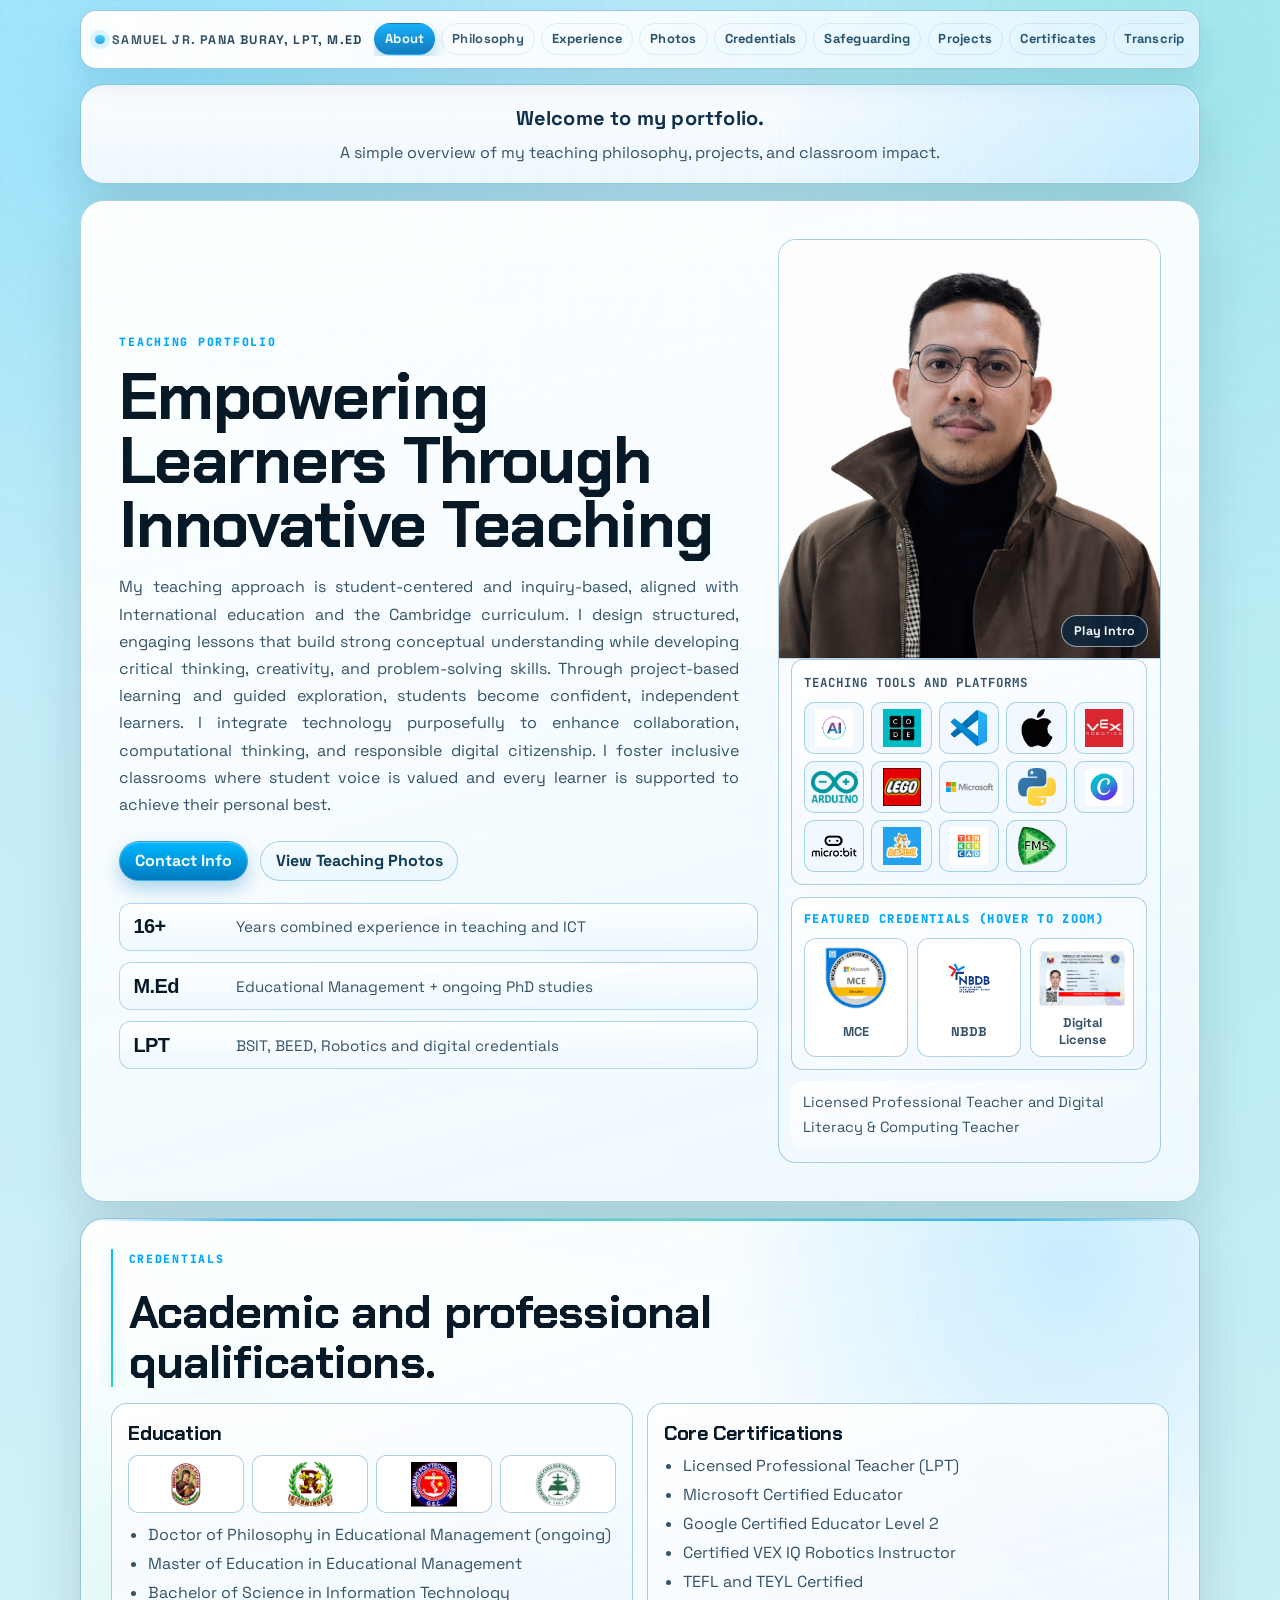
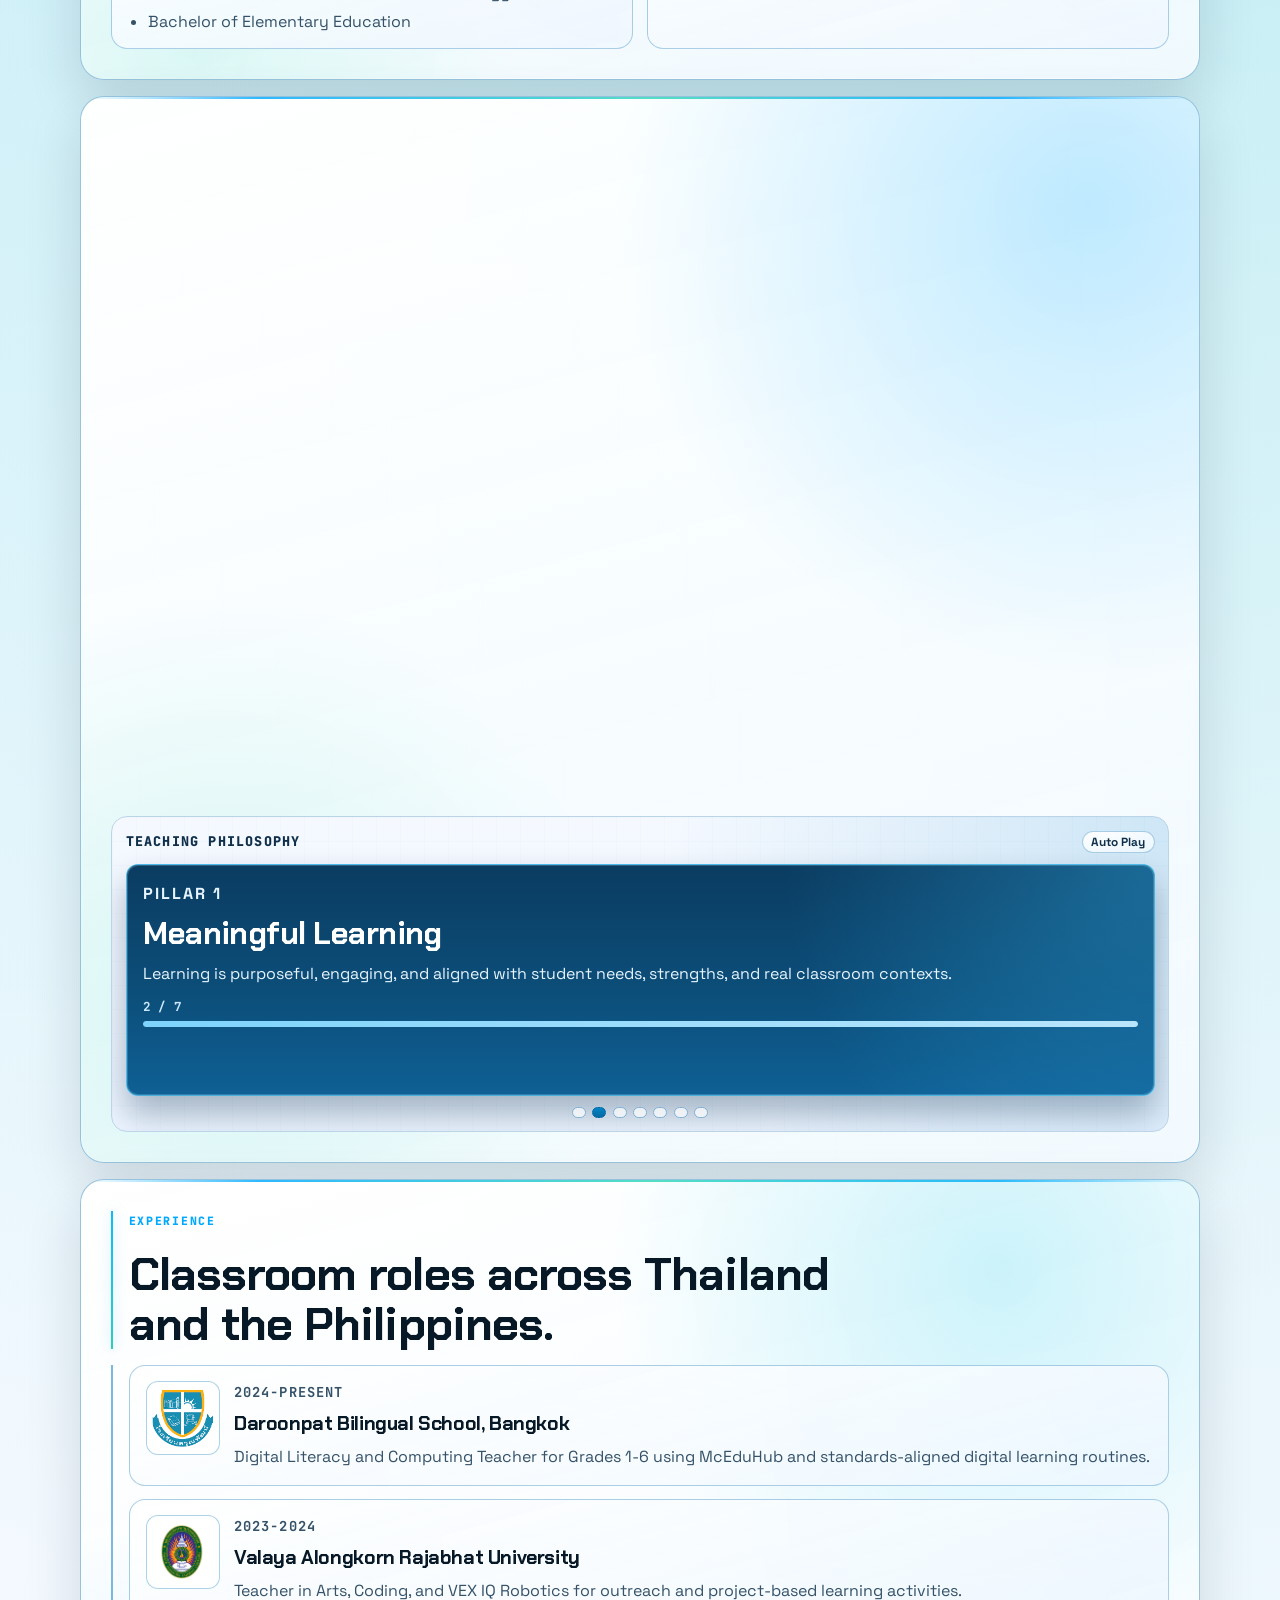
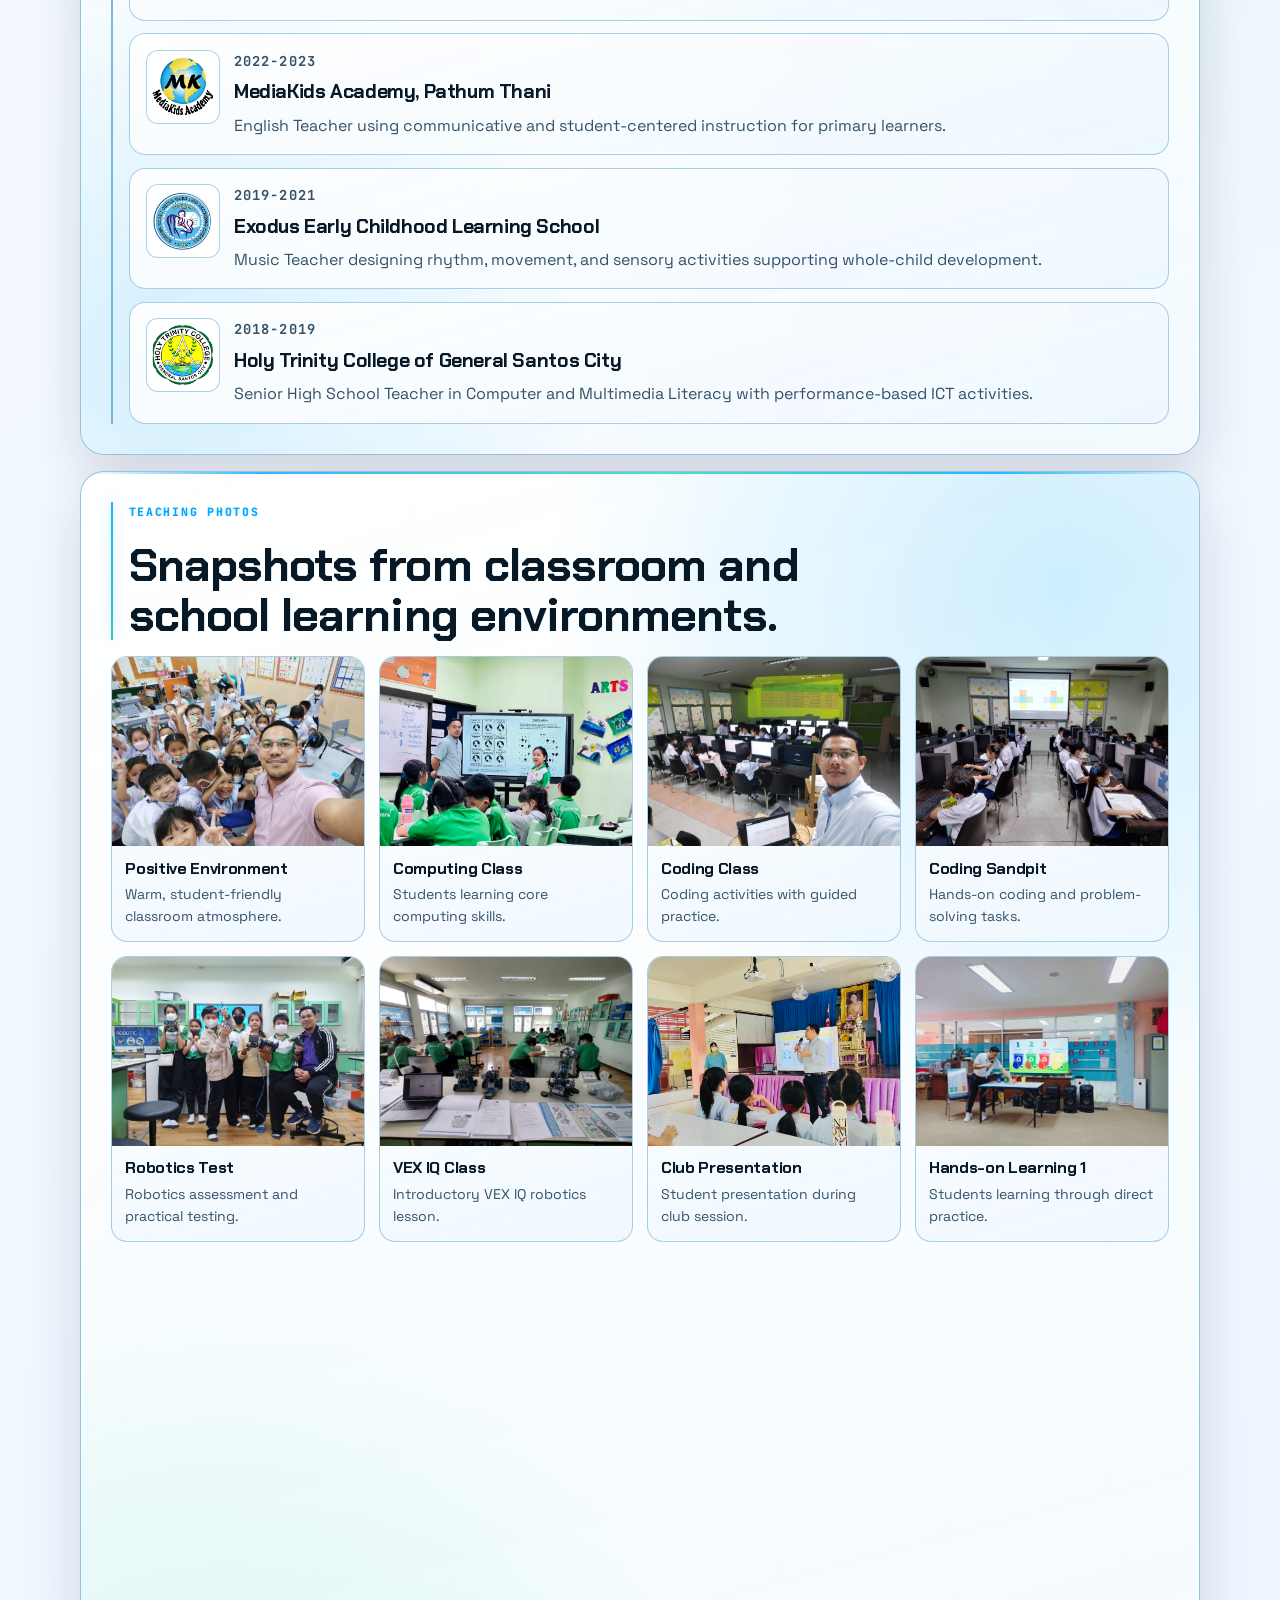
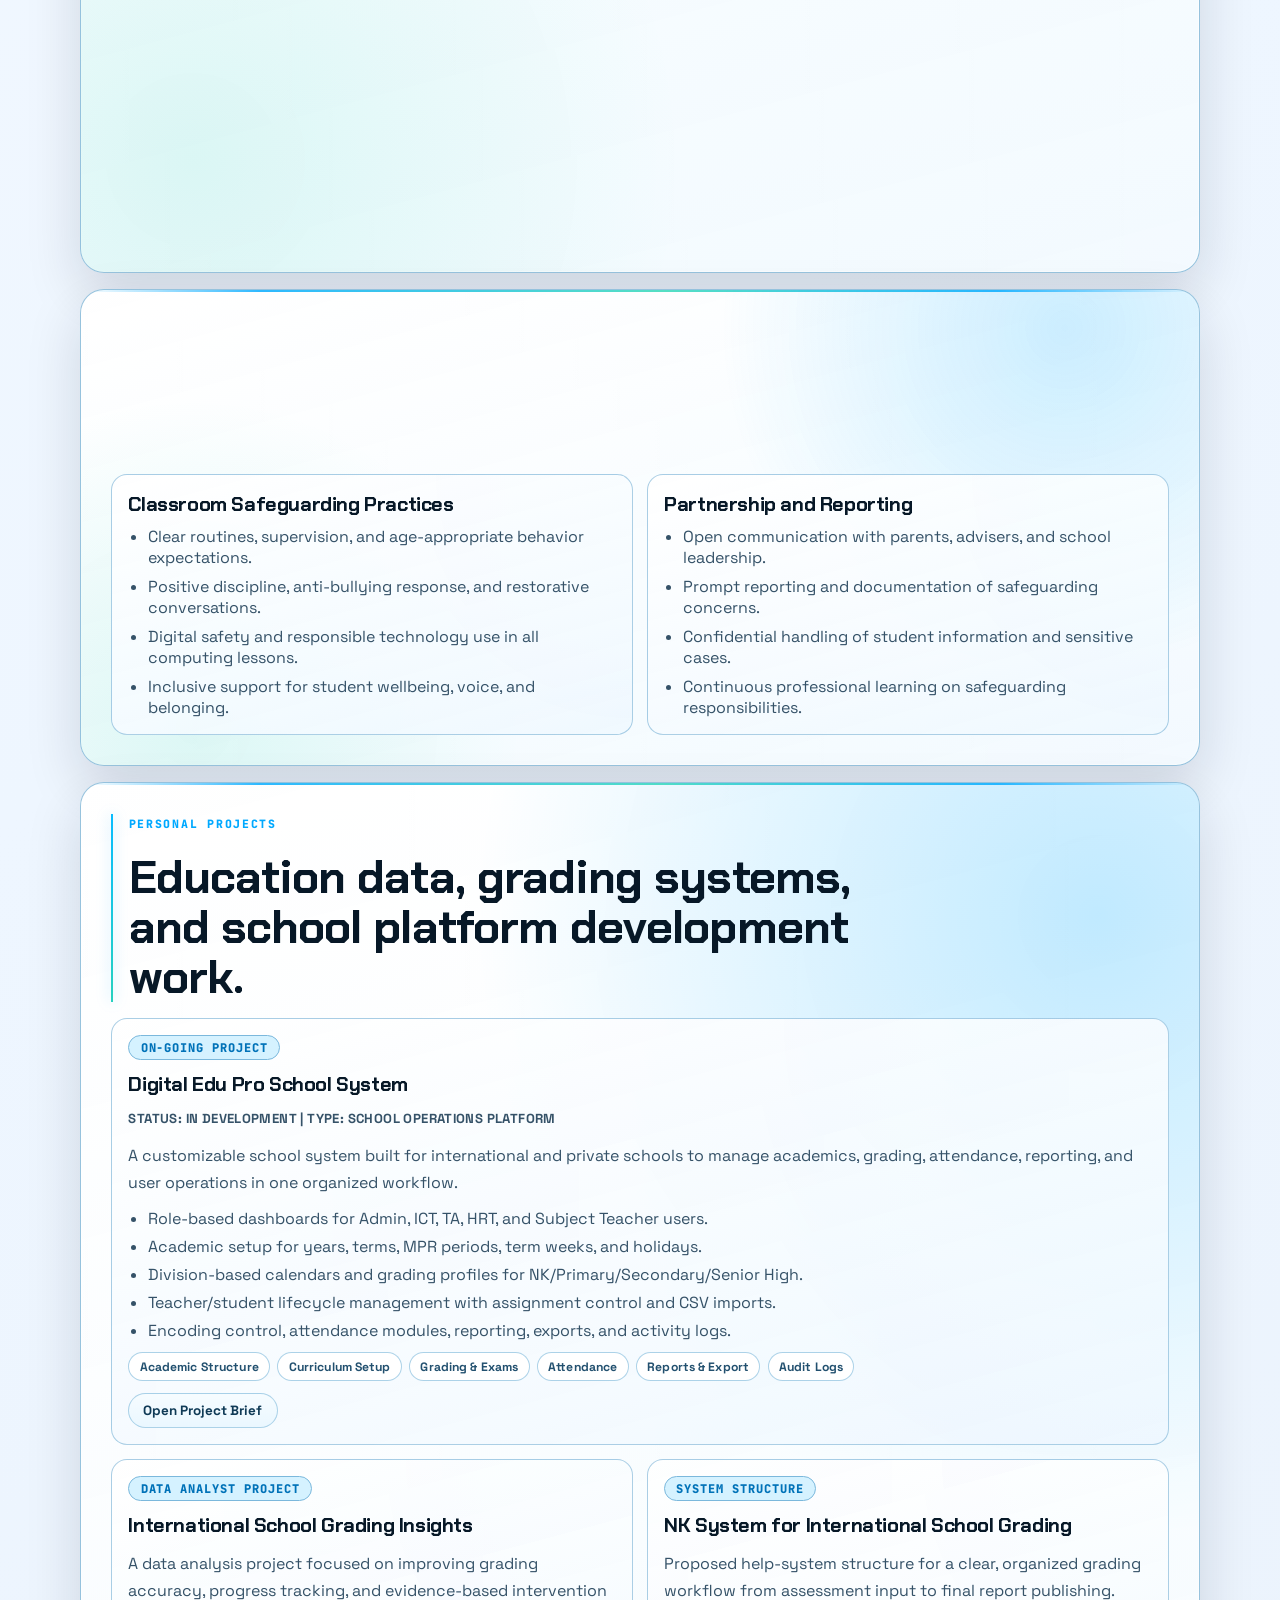
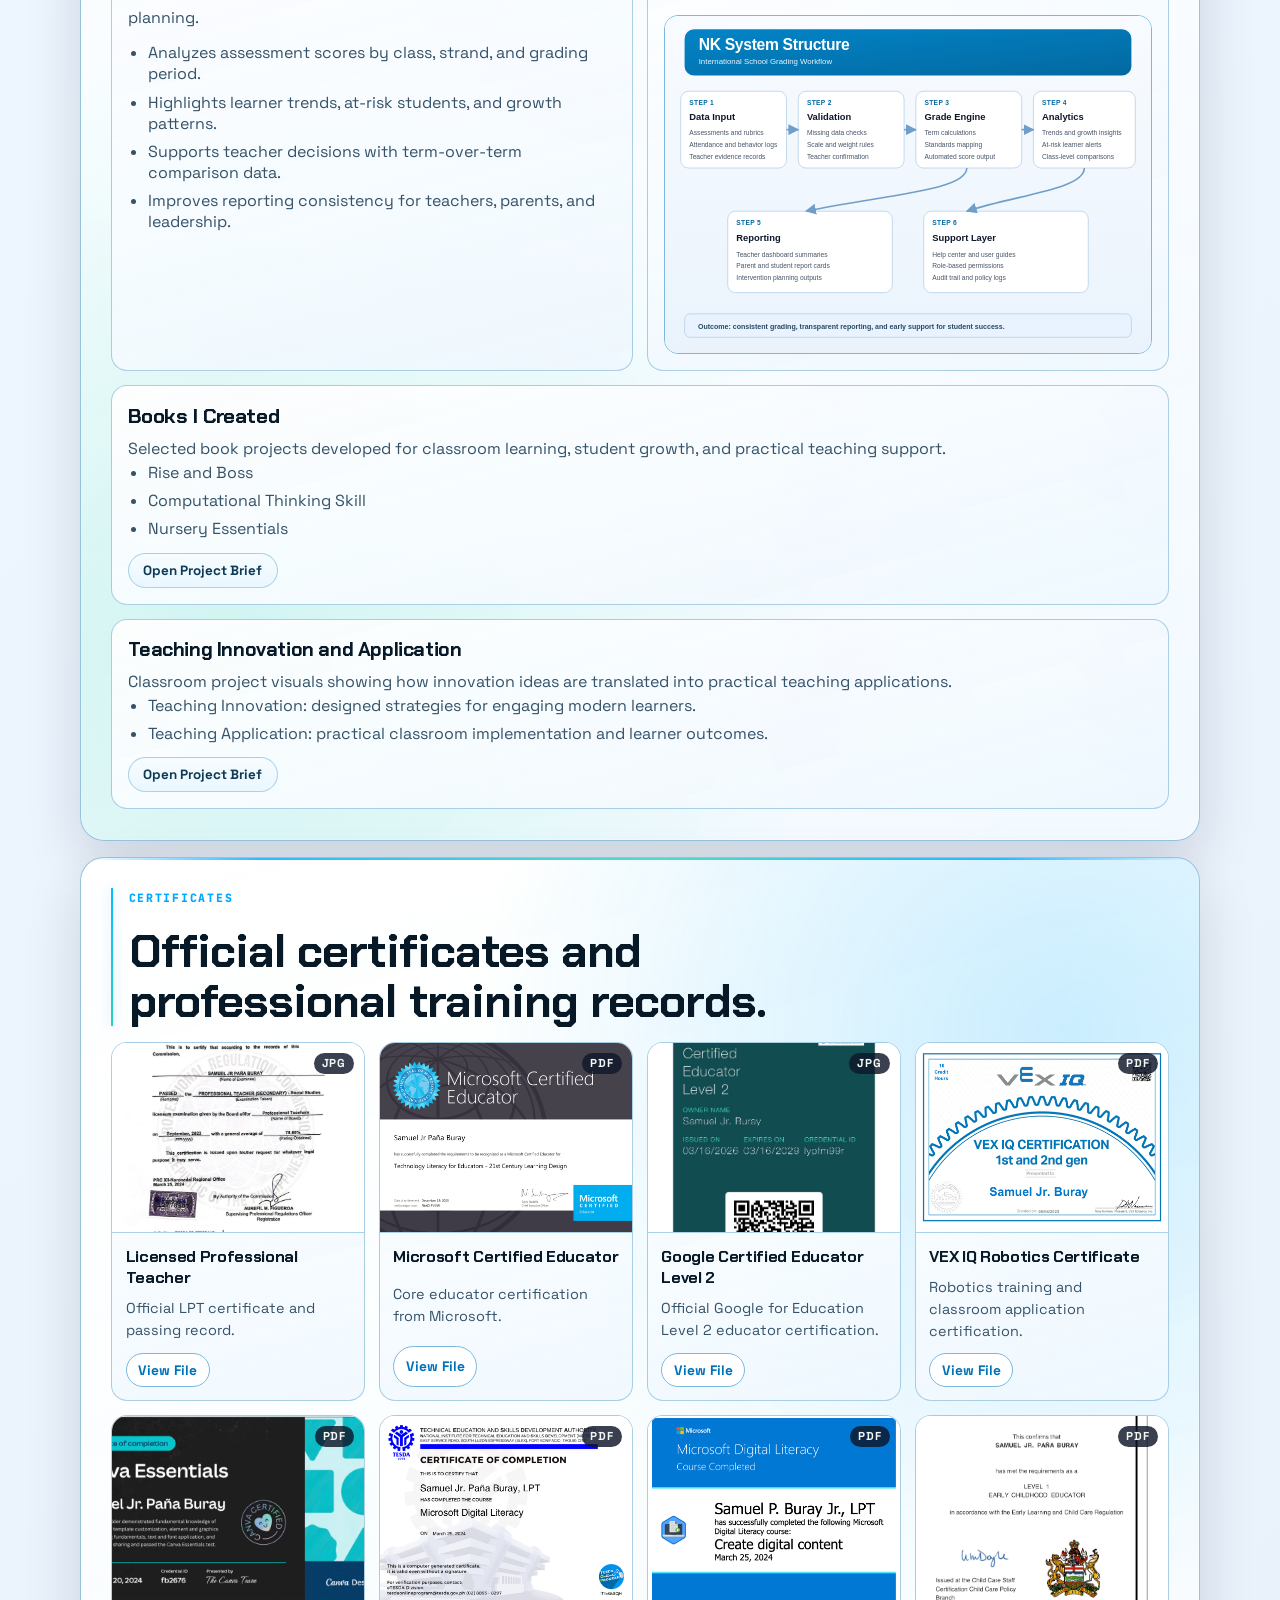
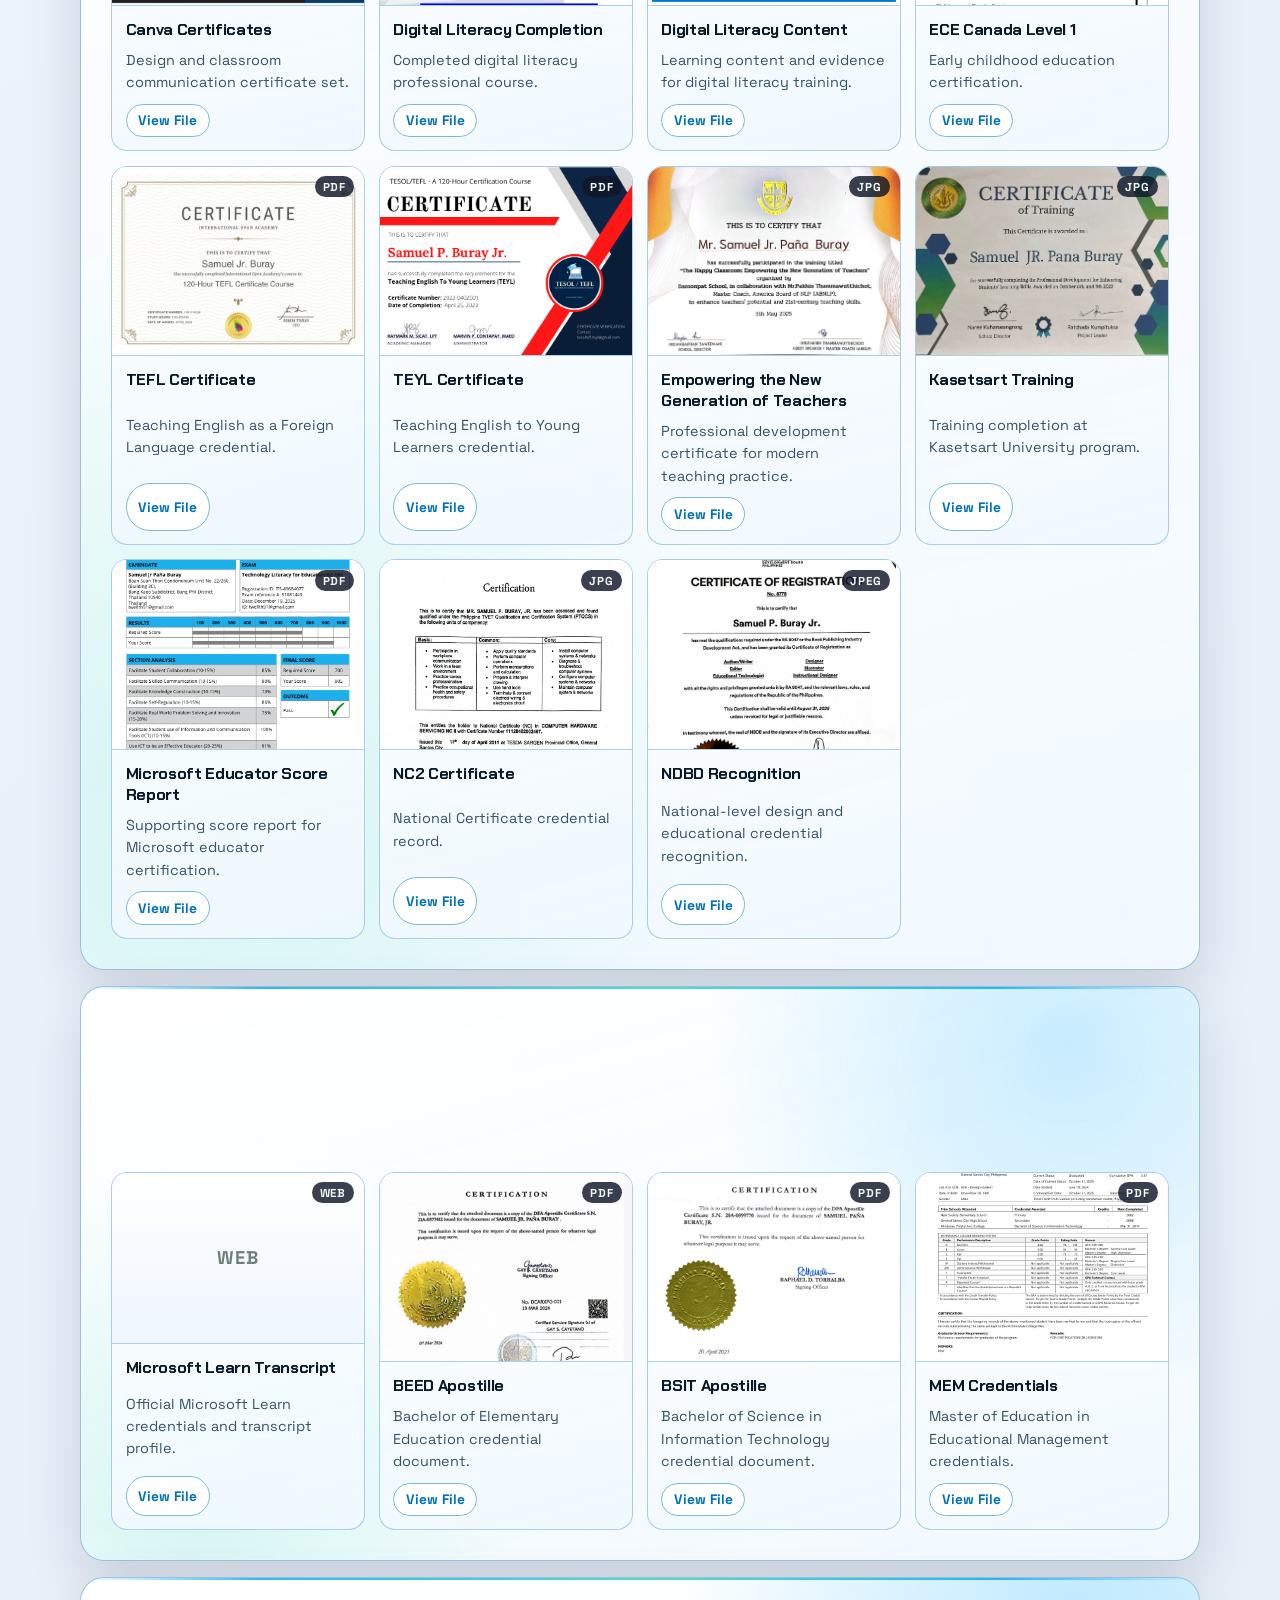
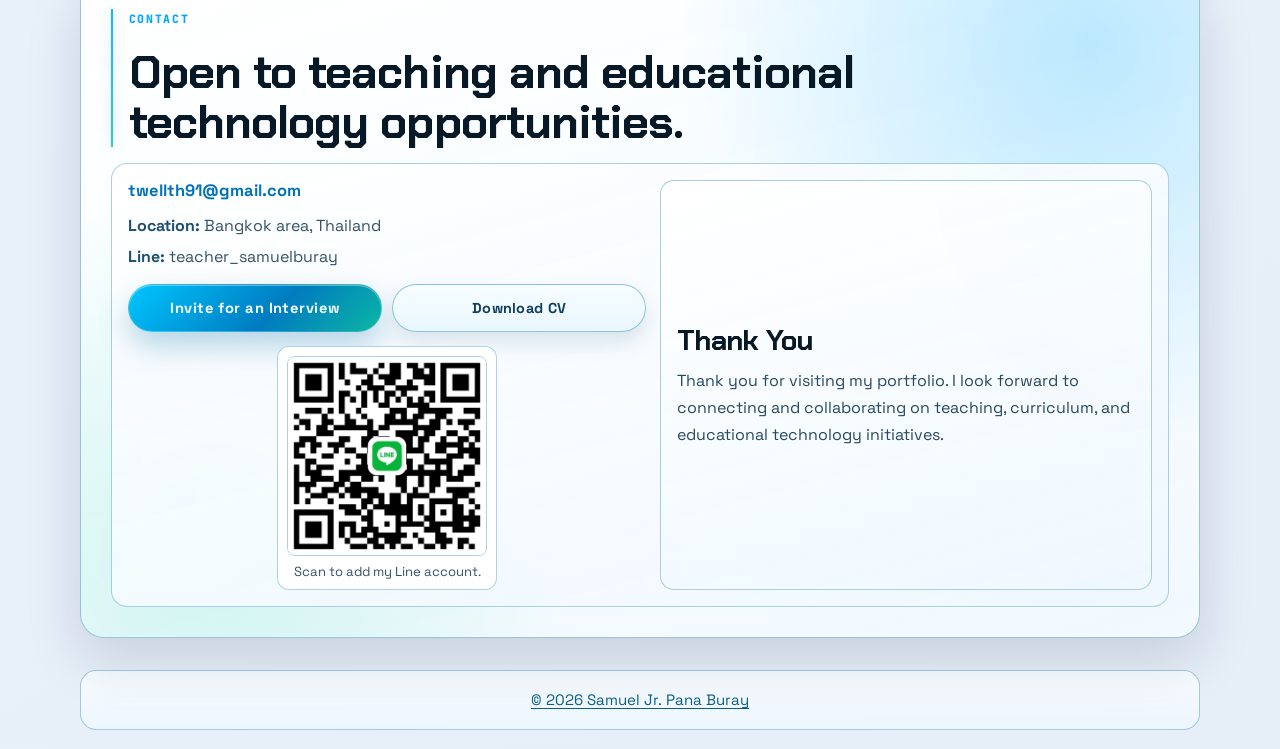
==== commit 4b13518d: "Move credentials section after teaching portfolio" ====
--- a/index.html
+++ b/index.html
@@ -125,169 +125,6 @@
         </aside>
       </section>
 
-      <section class="section card" id="philosophy">
-        <div class="section-heading" data-reveal>
-          <p class="eyebrow">Teaching Philosophy</p>
-          <h2>Empowering students to become confident, capable, and responsible learners.</h2>
-        </div>
-        <div class="philosophy-layout">
-          <div class="philosophy-content" data-reveal>
-            <p>
-              I believe education should empower students to become confident, capable, and
-              responsible learners in a rapidly evolving world. Every child has unique
-              strengths and the capacity to grow when provided with meaningful learning
-              experiences, supportive guidance, and a safe environment where their voice is
-              valued.
-            </p>
-            <p>
-              My teaching is student-centered and inquiry-driven. I design learning experiences
-              that encourage exploration, creativity, and critical thinking, allowing students
-              to actively construct understanding rather than passively receive information.
-              Through project-based learning and real-world problem solving, students develop
-              independence, resilience, and a lifelong love of learning.
-            </p>
-            <p>
-              Technology is integrated purposefully in my classroom as a tool for creation,
-              collaboration, and innovation. I guide students to become not just consumers of
-              technology, but thoughtful creators who use digital tools responsibly and
-              ethically. Developing computational thinking, digital citizenship, and
-              problem-solving skills prepares learners for future academic and professional
-              success.
-            </p>
-            <p>
-              I am committed to inclusive education that respects diverse learning needs,
-              cultures, and perspectives. I strive to create classrooms built on trust, respect,
-              and positive relationships where students feel safe to take risks and grow both
-              academically and personally.
-            </p>
-            <p>
-              As an educator, I continuously reflect, learn, and adapt my practice to ensure
-              that my teaching remains relevant, engaging, and impactful. My goal is to nurture
-              learners who are curious, collaborative, and confident in shaping their own
-              futures.
-            </p>
-          </div>
-          <article class="philosophy-presentation" data-reveal>
-            <div class="presentation-head">
-              <p>Teaching Philosophy</p>
-              <span>Auto Play</span>
-            </div>
-            <div class="presentation-screen" id="philosophy-presentation-screen">
-              <p class="presentation-kicker" id="philosophy-slide-step">Core Belief</p>
-              <h3 id="philosophy-slide-title">Student-Centered Learning</h3>
-              <p id="philosophy-slide-text">
-                Every learner can grow with guidance, voice, and meaningful learning
-                experiences in a safe and inclusive classroom.
-              </p>
-              <div class="presentation-footer">
-                <span id="philosophy-slide-count">1 / 7</span>
-                <div class="presentation-progress">
-                  <span id="philosophy-progress-bar"></span>
-                </div>
-              </div>
-            </div>
-            <div class="presentation-dots" id="philosophy-slide-dots" aria-label="Presentation slides"></div>
-          </article>
-        </div>
-      </section>
-
-      <section class="section card" id="experience">
-        <div class="section-heading" data-reveal>
-          <p class="eyebrow">Experience</p>
-          <h2>Classroom roles across Thailand and the Philippines.</h2>
-        </div>
-        <div class="experience-list">
-          <article class="experience-item" data-reveal>
-            <img
-              class="experience-logo"
-              src="School Logos/Daroonpat Bilingual School.png"
-              alt="Daroonpat Bilingual School logo"
-              loading="lazy"
-            />
-            <div class="experience-copy">
-              <p class="role-year">2024-Present</p>
-              <h3>Daroonpat Bilingual School, Bangkok</h3>
-              <p>
-                Digital Literacy and Computing Teacher for Grades 1-6 using McEduHub and
-                standards-aligned digital learning routines.
-              </p>
-            </div>
-          </article>
-          <article class="experience-item" data-reveal>
-            <img
-              class="experience-logo"
-              src="School Logos/Valaya Alongkorn Rajabhat University.jpg"
-              alt="Valaya Alongkorn Rajabhat University logo"
-              loading="lazy"
-            />
-            <div class="experience-copy">
-              <p class="role-year">2023-2024</p>
-              <h3>Valaya Alongkorn Rajabhat University</h3>
-              <p>
-                Teacher in Arts, Coding, and VEX IQ Robotics for outreach and project-based
-                learning activities.
-              </p>
-            </div>
-          </article>
-          <article class="experience-item" data-reveal>
-            <img
-              class="experience-logo"
-              src="School Logos/Media Kids Academy.png"
-              alt="Media Kids Academy logo"
-              loading="lazy"
-            />
-            <div class="experience-copy">
-              <p class="role-year">2022-2023</p>
-              <h3>MediaKids Academy, Pathum Thani</h3>
-              <p>
-                English Teacher using communicative and student-centered instruction for primary
-                learners.
-              </p>
-            </div>
-          </article>
-          <article class="experience-item" data-reveal>
-            <img
-              class="experience-logo"
-              src="School Logos/Exodus Early Childhood.jpeg"
-              alt="Exodus Early Childhood Learning School logo"
-              loading="lazy"
-            />
-            <div class="experience-copy">
-              <p class="role-year">2019-2021</p>
-              <h3>Exodus Early Childhood Learning School</h3>
-              <p>
-                Music Teacher designing rhythm, movement, and sensory activities supporting
-                whole-child development.
-              </p>
-            </div>
-          </article>
-          <article class="experience-item" data-reveal>
-            <img
-              class="experience-logo"
-              src="School Logos/Holy Trinity College.png"
-              alt="Holy Trinity College of General Santos City logo"
-              loading="lazy"
-            />
-            <div class="experience-copy">
-              <p class="role-year">2018-2019</p>
-              <h3>Holy Trinity College of General Santos City</h3>
-              <p>
-                Senior High School Teacher in Computer and Multimedia Literacy with
-                performance-based ICT activities.
-              </p>
-            </div>
-          </article>
-        </div>
-      </section>
-
-      <section class="section card" id="gallery">
-        <div class="section-heading" data-reveal>
-          <p class="eyebrow">Teaching Photos</p>
-          <h2>Snapshots from classroom and school learning environments.</h2>
-        </div>
-        <div class="gallery-grid" id="teaching-photo-grid"></div>
-      </section>
-
       <section class="section card" id="credentials">
         <div class="section-heading" data-reveal>
           <p class="eyebrow">Credentials</p>
@@ -338,6 +175,169 @@
         </div>
       </section>
 
+      <section class="section card" id="philosophy">
+        <div class="section-heading" data-reveal>
+          <p class="eyebrow">Teaching Philosophy</p>
+          <h2>Empowering students to become confident, capable, and responsible learners.</h2>
+        </div>
+        <div class="philosophy-layout">
+          <div class="philosophy-content" data-reveal>
+            <p>
+              I believe education should empower students to become confident, capable, and
+              responsible learners in a rapidly evolving world. Every child has unique
+              strengths and the capacity to grow when provided with meaningful learning
+              experiences, supportive guidance, and a safe environment where their voice is
+              valued.
+            </p>
+            <p>
+              My teaching is student-centered and inquiry-driven. I design learning experiences
+              that encourage exploration, creativity, and critical thinking, allowing students
+              to actively construct understanding rather than passively receive information.
+              Through project-based learning and real-world problem solving, students develop
+              independence, resilience, and a lifelong love of learning.
+            </p>
+            <p>
+              Technology is integrated purposefully in my classroom as a tool for creation,
+              collaboration, and innovation. I guide students to become not just consumers of
+              technology, but thoughtful creators who use digital tools responsibly and
+              ethically. Developing computational thinking, digital citizenship, and
+              problem-solving skills prepares learners for future academic and professional
+              success.
+            </p>
+            <p>
+              I am committed to inclusive education that respects diverse learning needs,
+              cultures, and perspectives. I strive to create classrooms built on trust, respect,
+              and positive relationships where students feel safe to take risks and grow both
+              academically and personally.
+            </p>
+            <p>
+              As an educator, I continuously reflect, learn, and adapt my practice to ensure
+              that my teaching remains relevant, engaging, and impactful. My goal is to nurture
+              learners who are curious, collaborative, and confident in shaping their own
+              futures.
+            </p>
+          </div>
+          <article class="philosophy-presentation" data-reveal>
+            <div class="presentation-head">
+              <p>Teaching Philosophy</p>
+              <span>Auto Play</span>
+            </div>
+            <div class="presentation-screen" id="philosophy-presentation-screen">
+              <p class="presentation-kicker" id="philosophy-slide-step">Core Belief</p>
+              <h3 id="philosophy-slide-title">Student-Centered Learning</h3>
+              <p id="philosophy-slide-text">
+                Every learner can grow with guidance, voice, and meaningful learning
+                experiences in a safe and inclusive classroom.
+              </p>
+              <div class="presentation-footer">
+                <span id="philosophy-slide-count">1 / 7</span>
+                <div class="presentation-progress">
+                  <span id="philosophy-progress-bar"></span>
+                </div>
+              </div>
+            </div>
+            <div class="presentation-dots" id="philosophy-slide-dots" aria-label="Presentation slides"></div>
+          </article>
+        </div>
+      </section>
+
+      <section class="section card" id="experience">
+        <div class="section-heading" data-reveal>
+          <p class="eyebrow">Experience</p>
+          <h2>Classroom roles across Thailand and the Philippines.</h2>
+        </div>
+        <div class="experience-list">
+          <article class="experience-item" data-reveal>
+            <img
+              class="experience-logo"
+              src="School Logos/Daroonpat Bilingual School.png"
+              alt="Daroonpat Bilingual School logo"
+              loading="lazy"
+            />
+            <div class="experience-copy">
+              <p class="role-year">2024-Present</p>
+              <h3>Daroonpat Bilingual School, Bangkok</h3>
+              <p>
+                Digital Literacy and Computing Teacher for Grades 1-6 using McEduHub and
+                standards-aligned digital learning routines.
+              </p>
+            </div>
+          </article>
+          <article class="experience-item" data-reveal>
+            <img
+              class="experience-logo"
+              src="School Logos/Valaya Alongkorn Rajabhat University.jpg"
+              alt="Valaya Alongkorn Rajabhat University logo"
+              loading="lazy"
+            />
+            <div class="experience-copy">
+              <p class="role-year">2023-2024</p>
+              <h3>Valaya Alongkorn Rajabhat University</h3>
+              <p>
+                Teacher in Arts, Coding, and VEX IQ Robotics for outreach and project-based
+                learning activities.
+              </p>
+            </div>
+          </article>
+          <article class="experience-item" data-reveal>
+            <img
+              class="experience-logo"
+              src="School Logos/Media Kids Academy.png"
+              alt="Media Kids Academy logo"
+              loading="lazy"
+            />
+            <div class="experience-copy">
+              <p class="role-year">2022-2023</p>
+              <h3>MediaKids Academy, Pathum Thani</h3>
+              <p>
+                English Teacher using communicative and student-centered instruction for primary
+                learners.
+              </p>
+            </div>
+          </article>
+          <article class="experience-item" data-reveal>
+            <img
+              class="experience-logo"
+              src="School Logos/Exodus Early Childhood.jpeg"
+              alt="Exodus Early Childhood Learning School logo"
+              loading="lazy"
+            />
+            <div class="experience-copy">
+              <p class="role-year">2019-2021</p>
+              <h3>Exodus Early Childhood Learning School</h3>
+              <p>
+                Music Teacher designing rhythm, movement, and sensory activities supporting
+                whole-child development.
+              </p>
+            </div>
+          </article>
+          <article class="experience-item" data-reveal>
+            <img
+              class="experience-logo"
+              src="School Logos/Holy Trinity College.png"
+              alt="Holy Trinity College of General Santos City logo"
+              loading="lazy"
+            />
+            <div class="experience-copy">
+              <p class="role-year">2018-2019</p>
+              <h3>Holy Trinity College of General Santos City</h3>
+              <p>
+                Senior High School Teacher in Computer and Multimedia Literacy with
+                performance-based ICT activities.
+              </p>
+            </div>
+          </article>
+        </div>
+      </section>
+
+      <section class="section card" id="gallery">
+        <div class="section-heading" data-reveal>
+          <p class="eyebrow">Teaching Photos</p>
+          <h2>Snapshots from classroom and school learning environments.</h2>
+        </div>
+        <div class="gallery-grid" id="teaching-photo-grid"></div>
+      </section>
+
       <section class="section card" id="safeguarding">
         <div class="section-heading" data-reveal>
           <p class="eyebrow">Safeguarding</p>
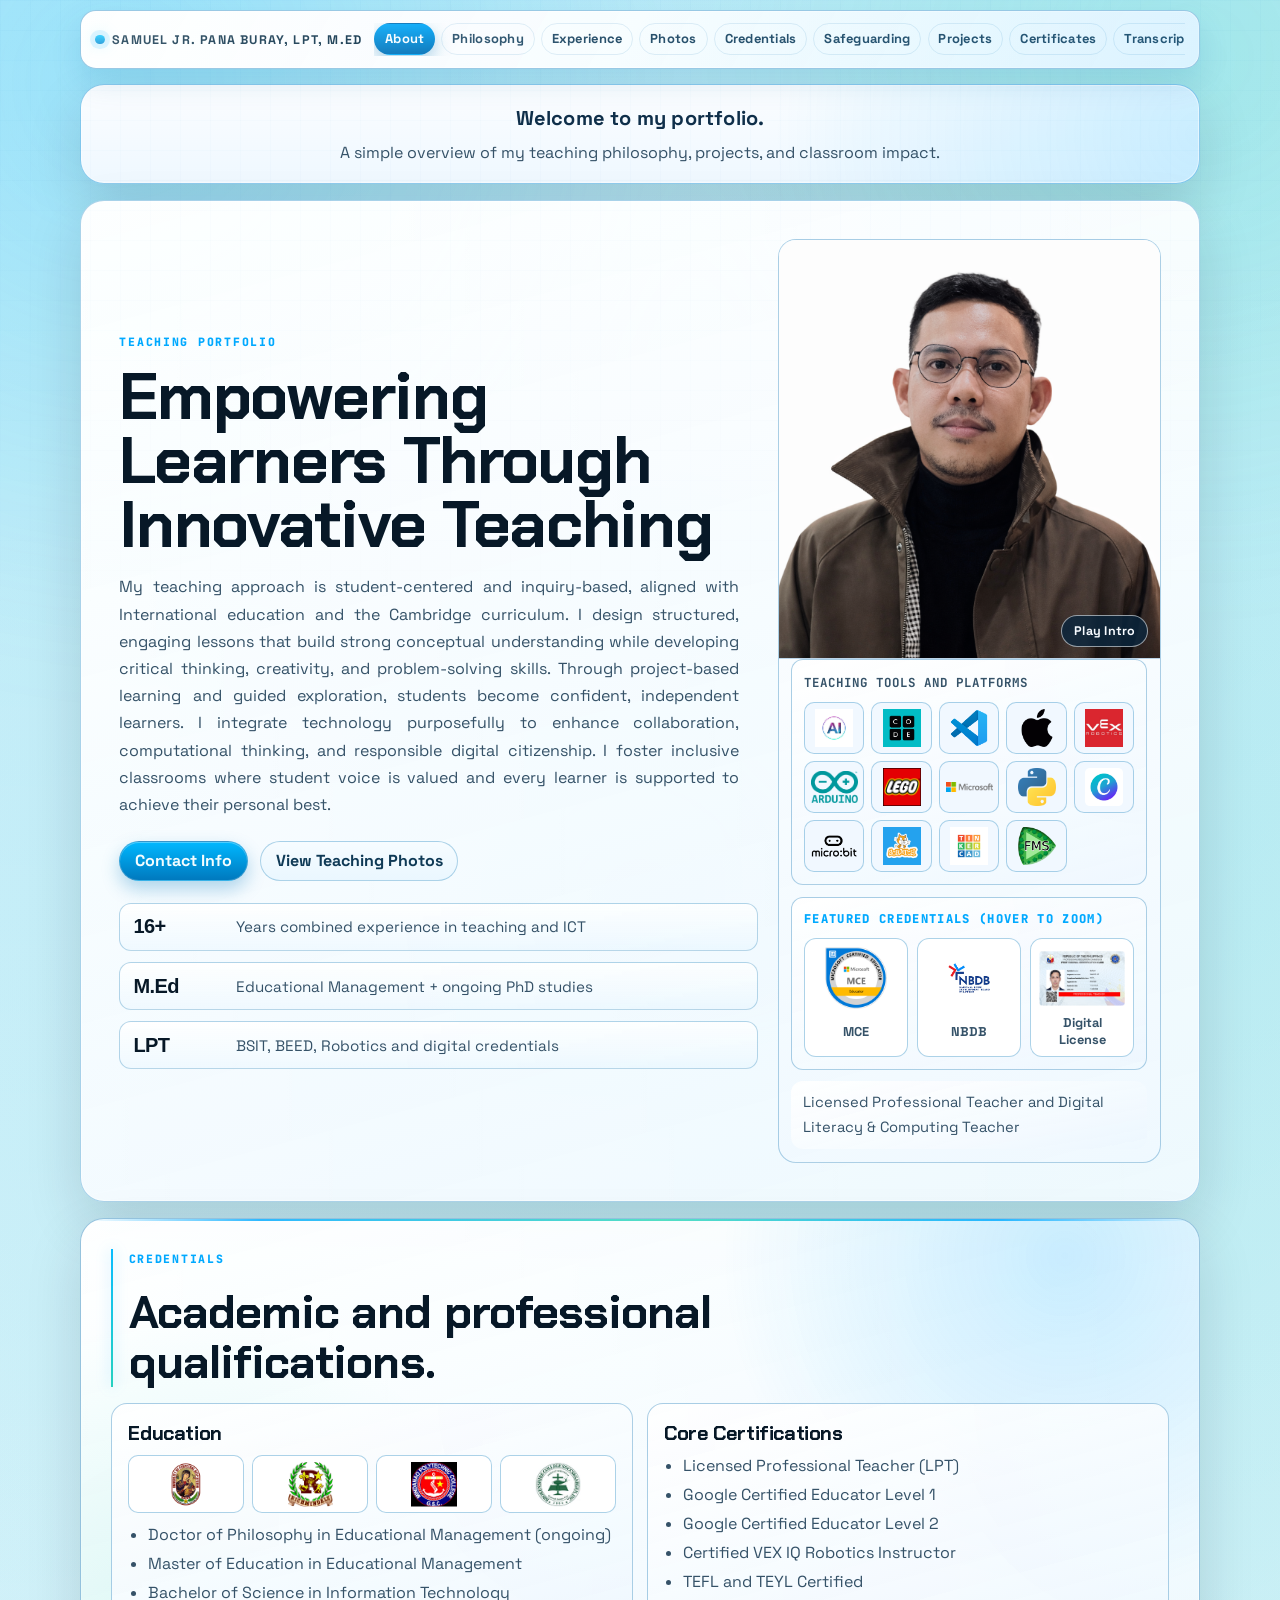
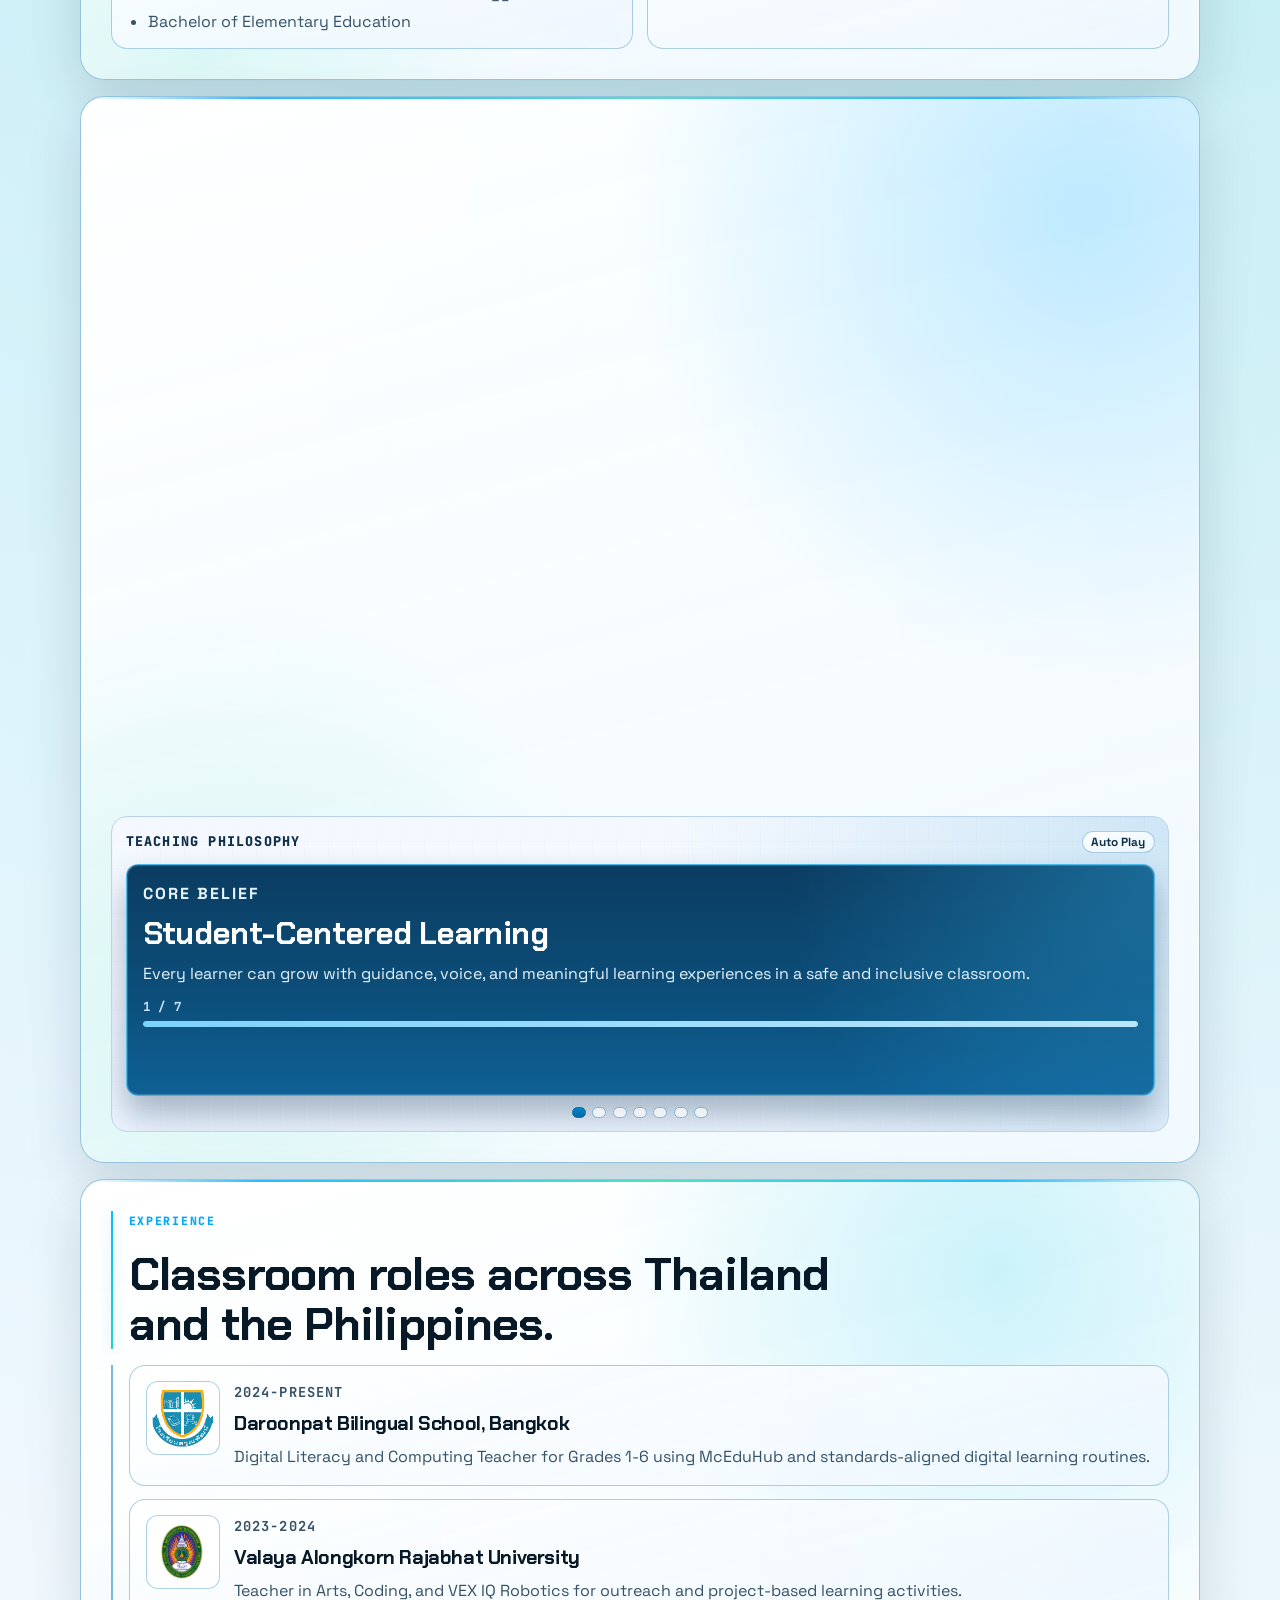
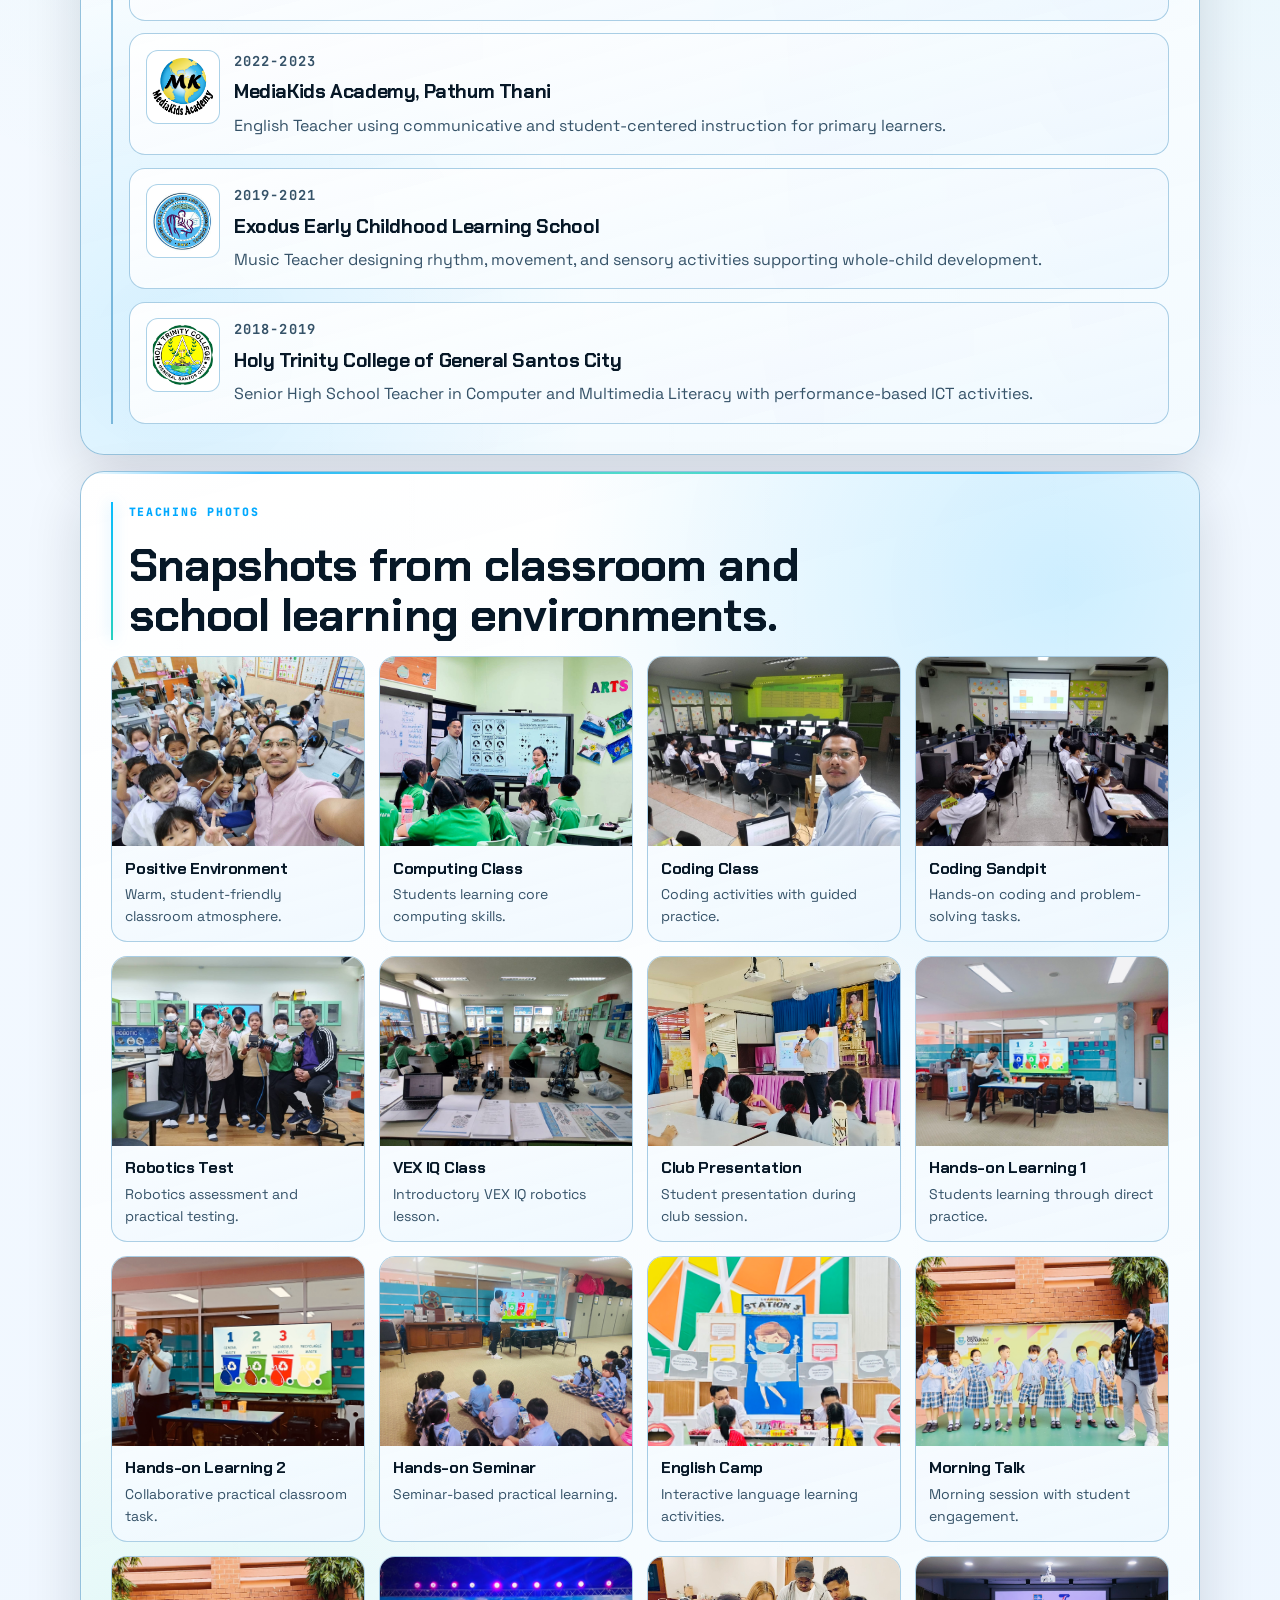
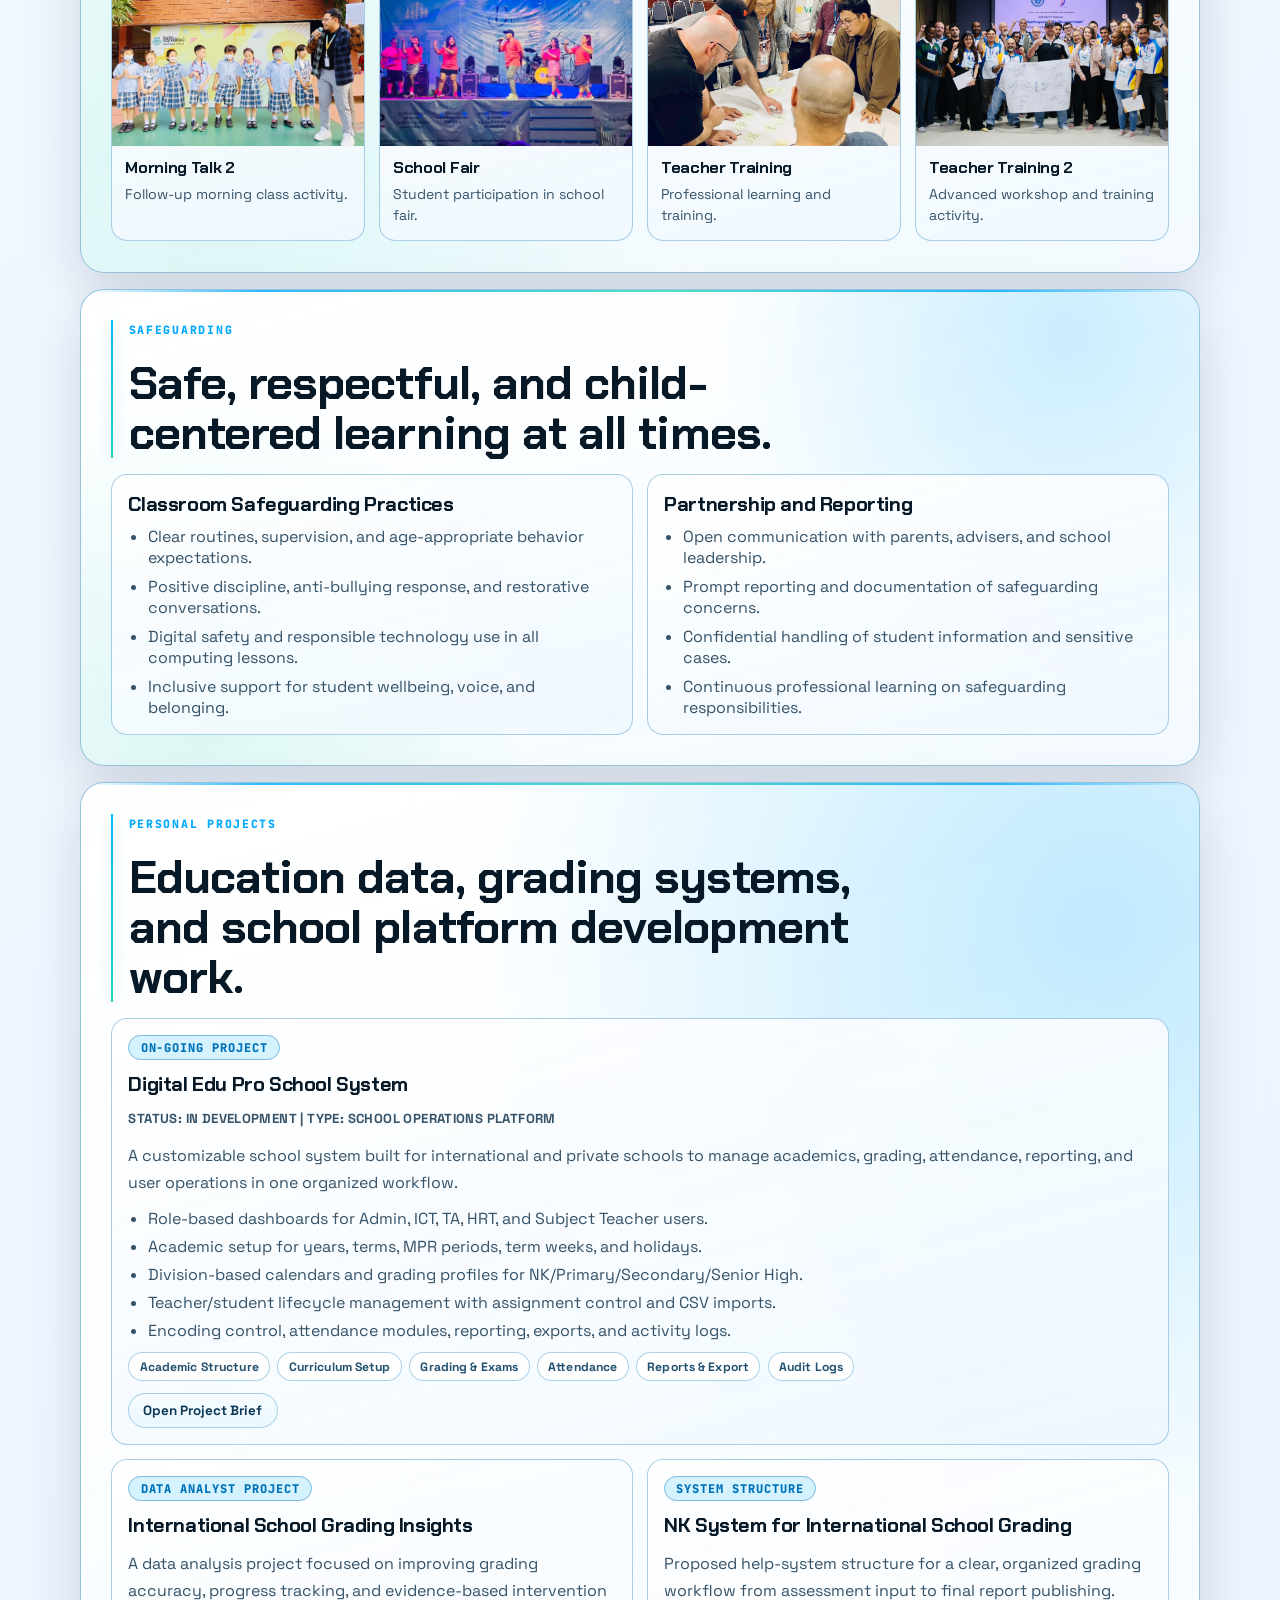
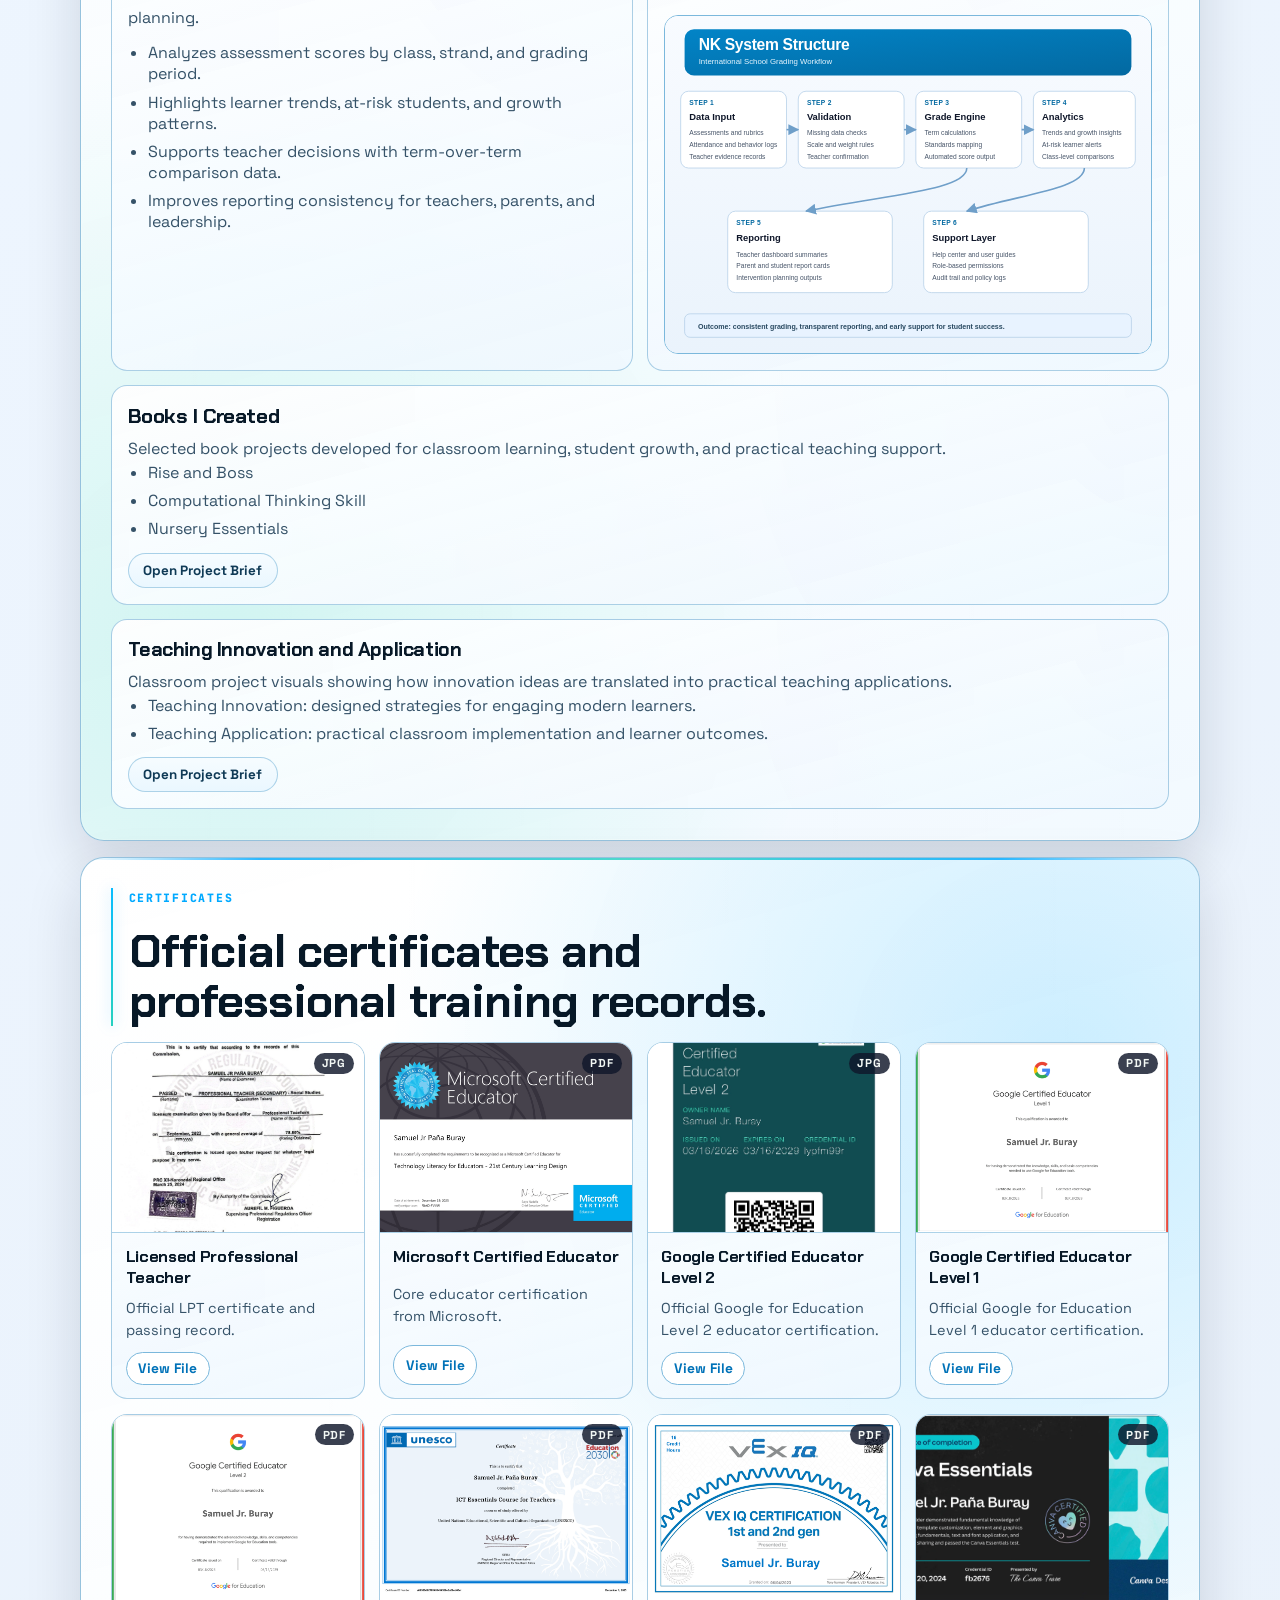
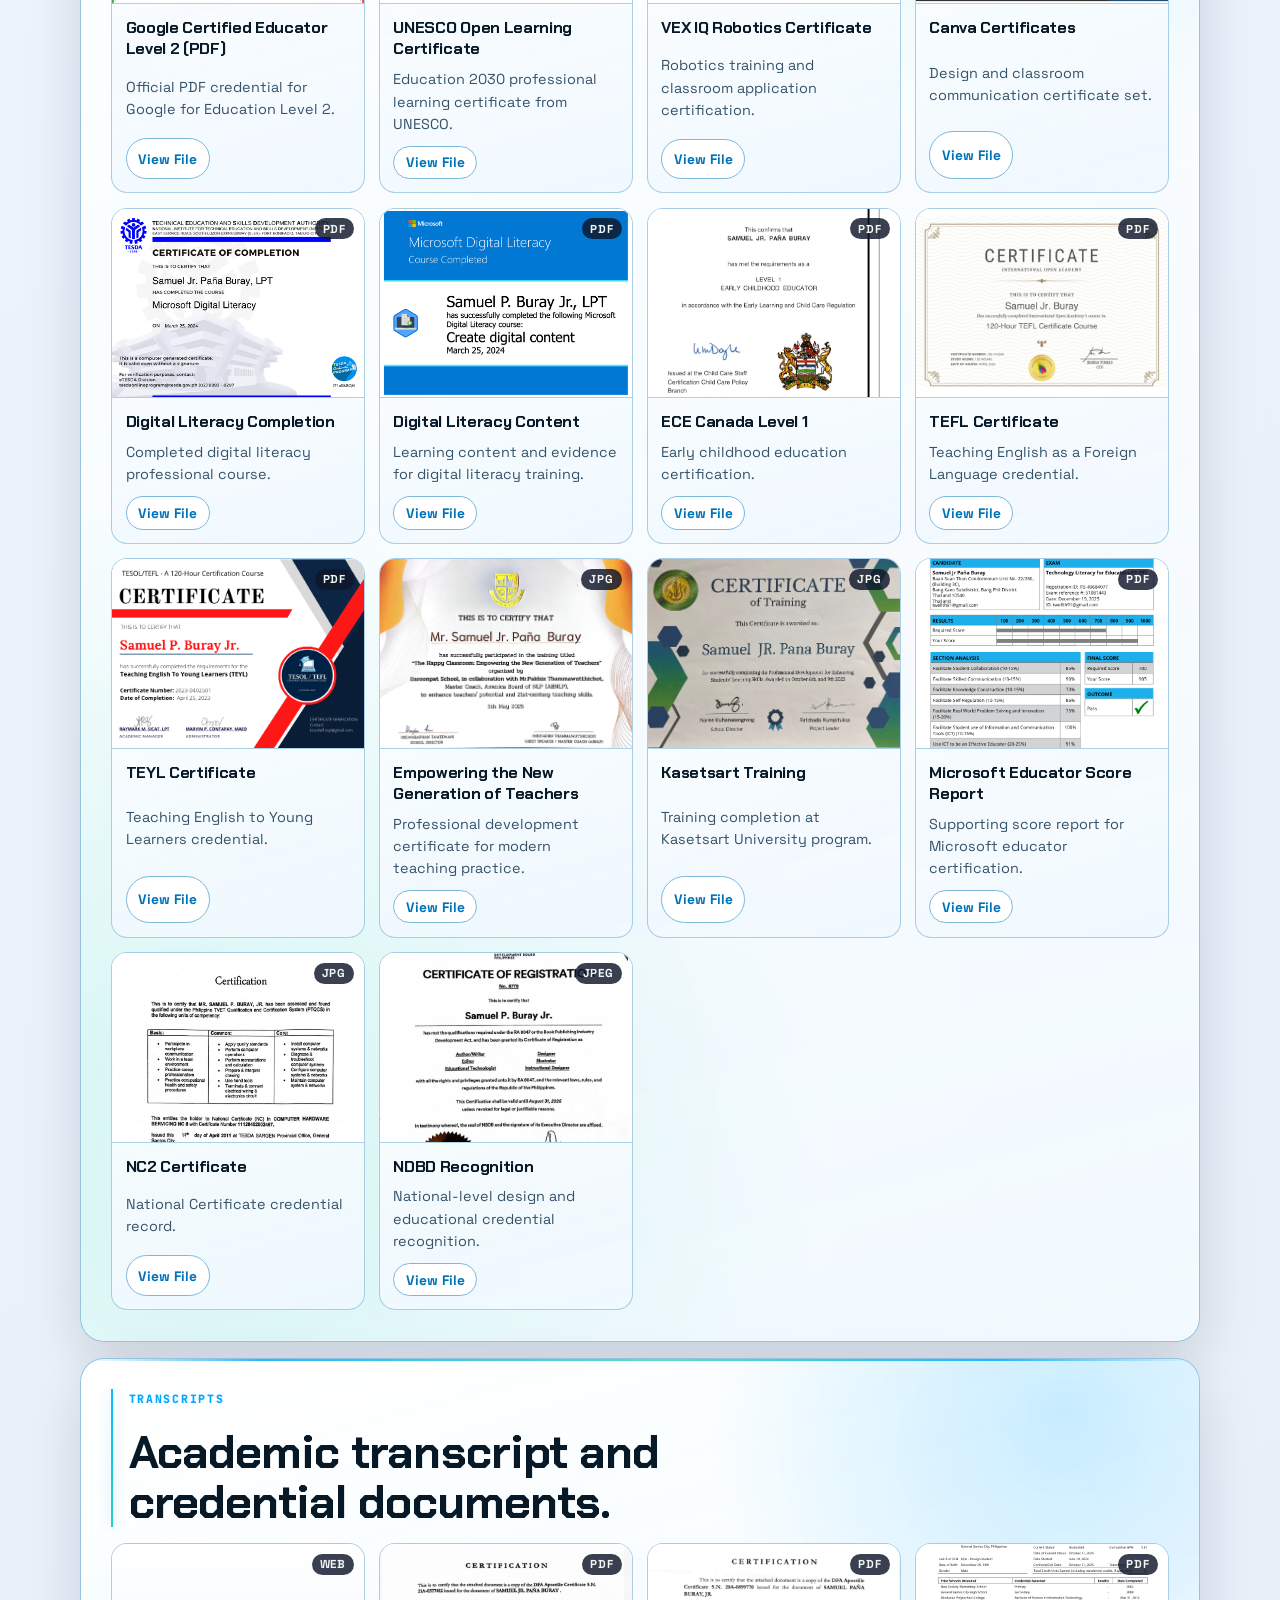
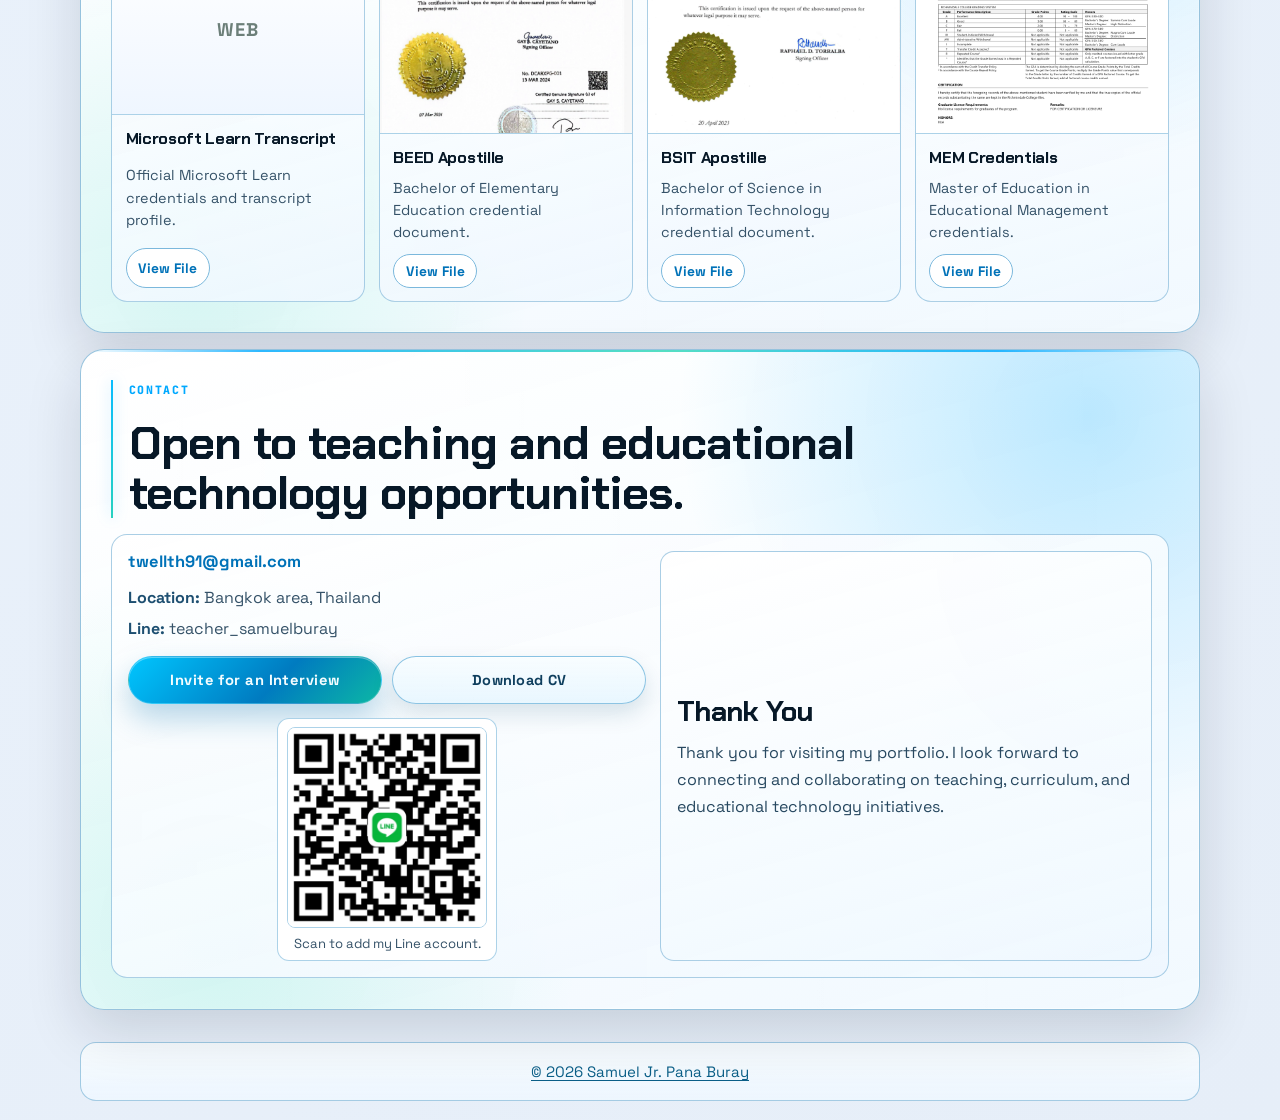
==== commit a4dc2dc4: "Add PDF previews and update core certifications list" ====
--- a/index.html
+++ b/index.html
@@ -166,7 +166,7 @@
             <h3>Core Certifications</h3>
             <ul>
               <li>Licensed Professional Teacher (LPT)</li>
-              <li>Microsoft Certified Educator</li>
+              <li>Google Certified Educator Level 1</li>
               <li>Google Certified Educator Level 2</li>
               <li>Certified VEX IQ Robotics Instructor</li>
               <li>TEFL and TEYL Certified</li>
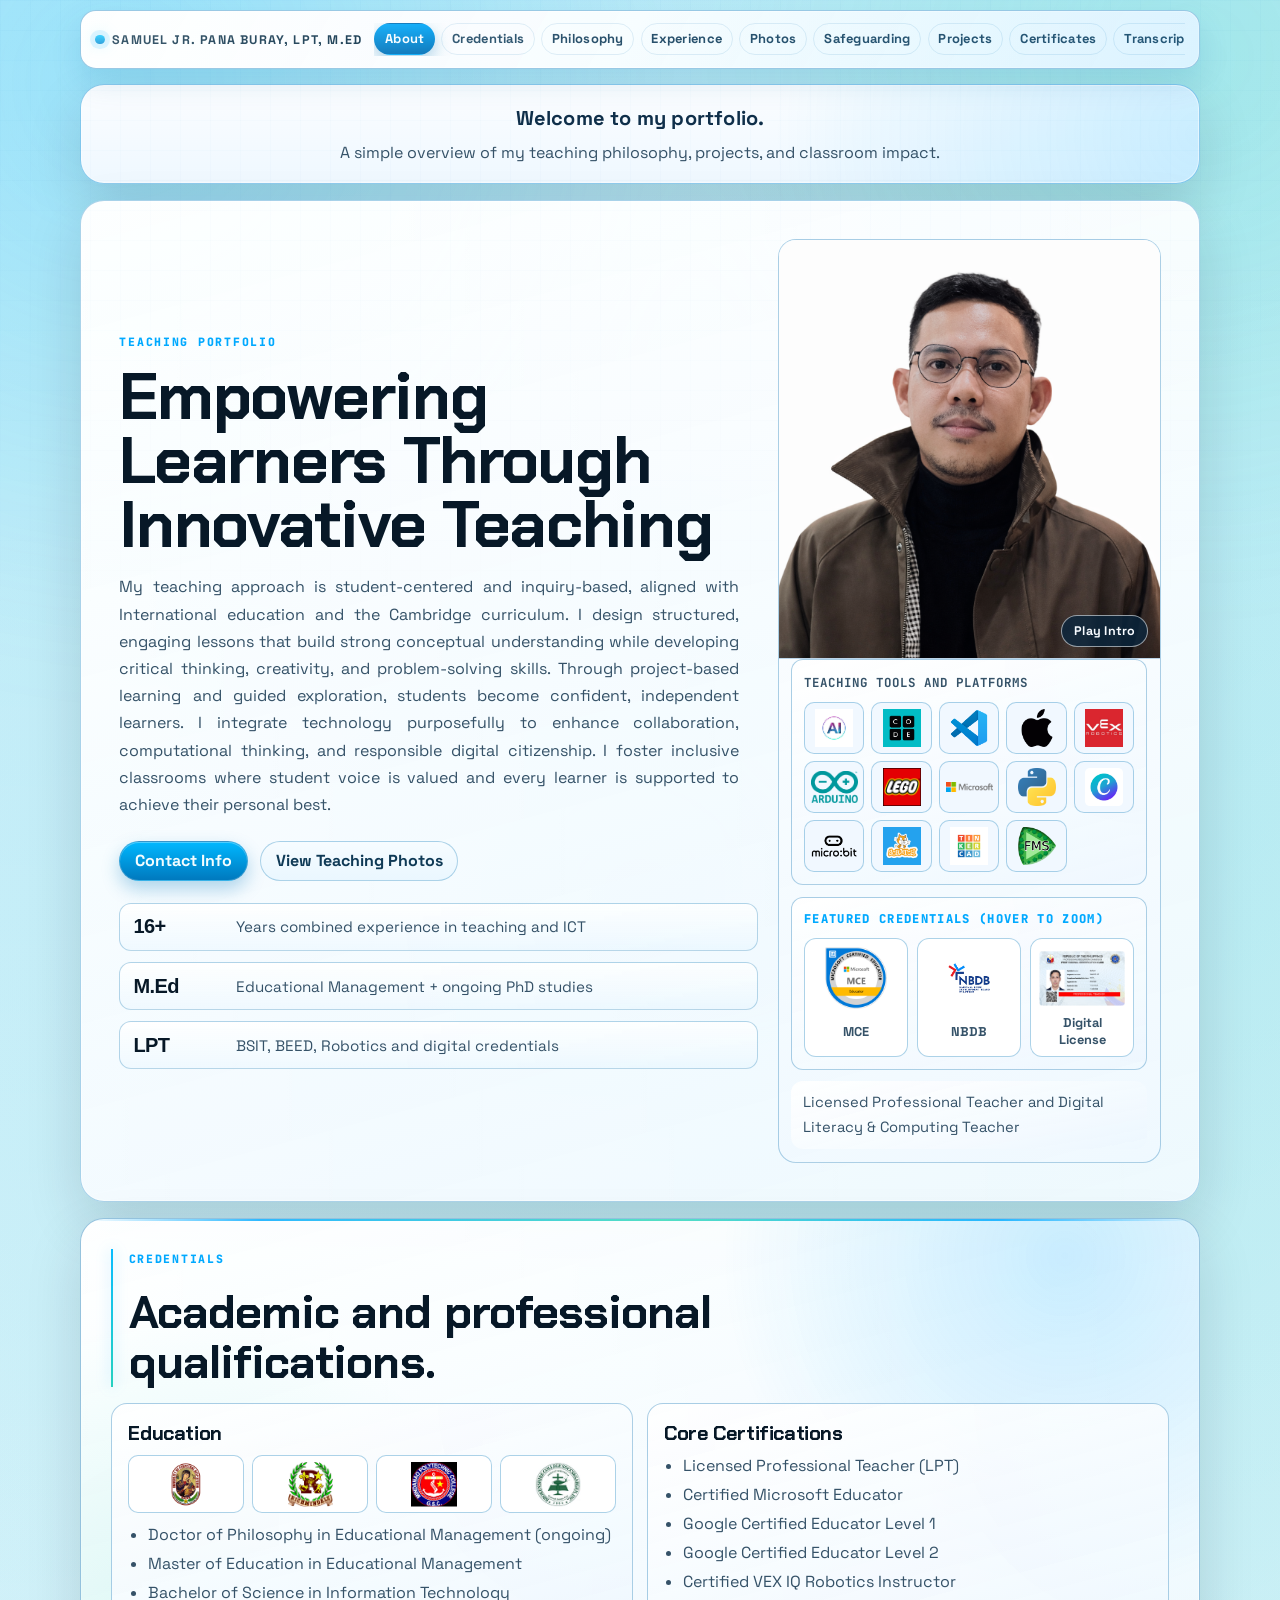
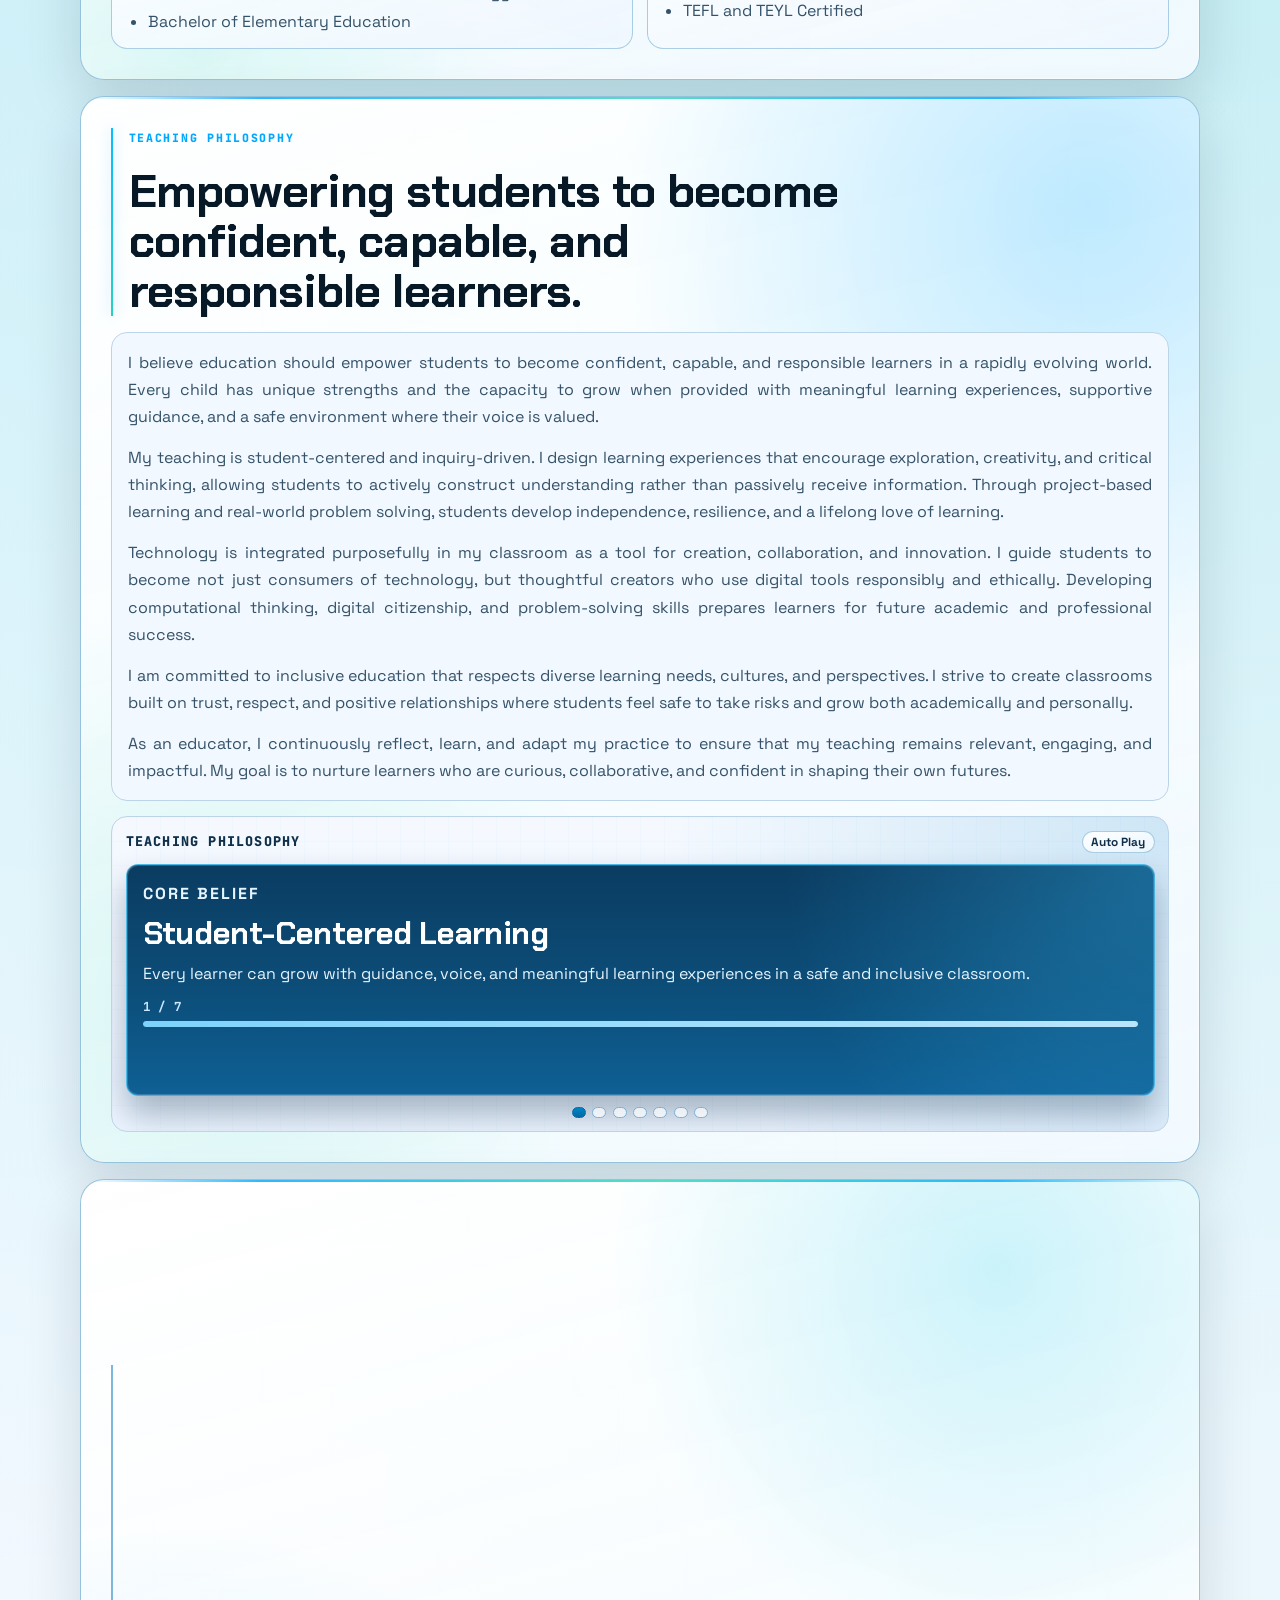
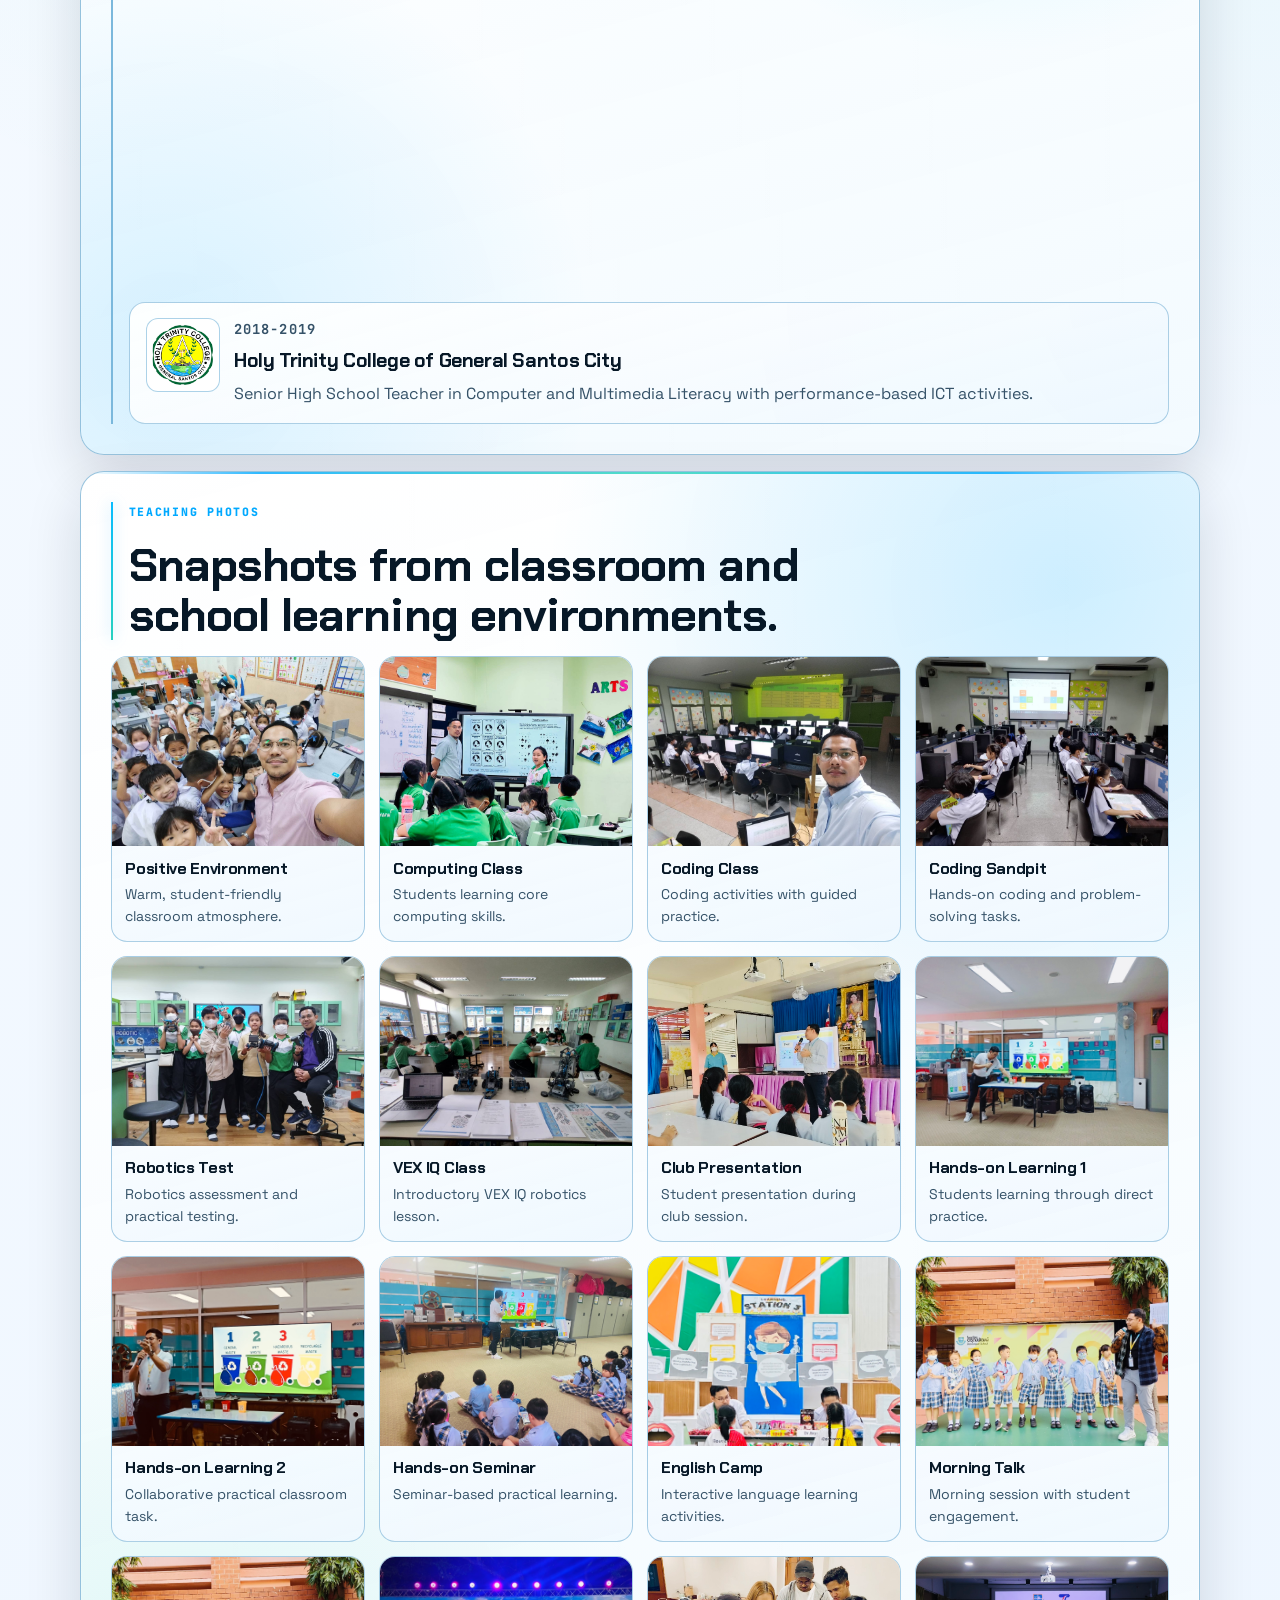
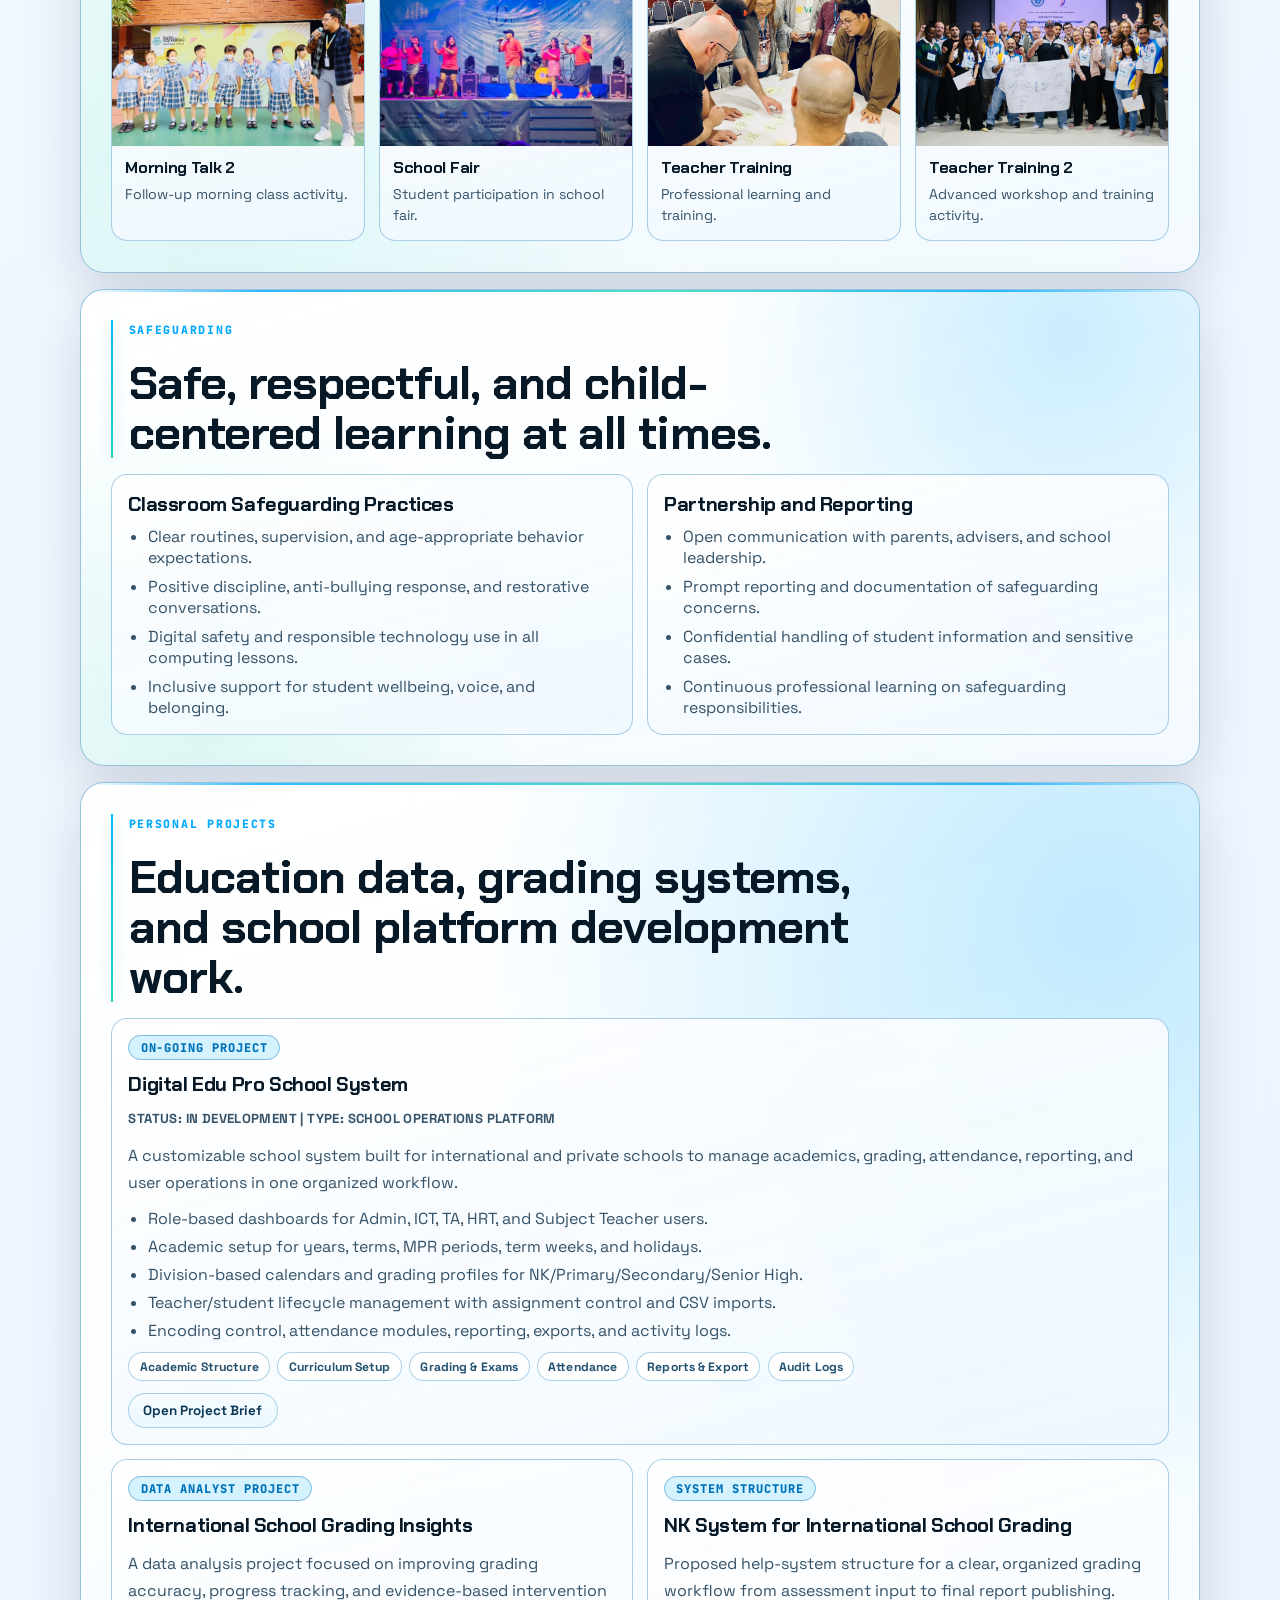
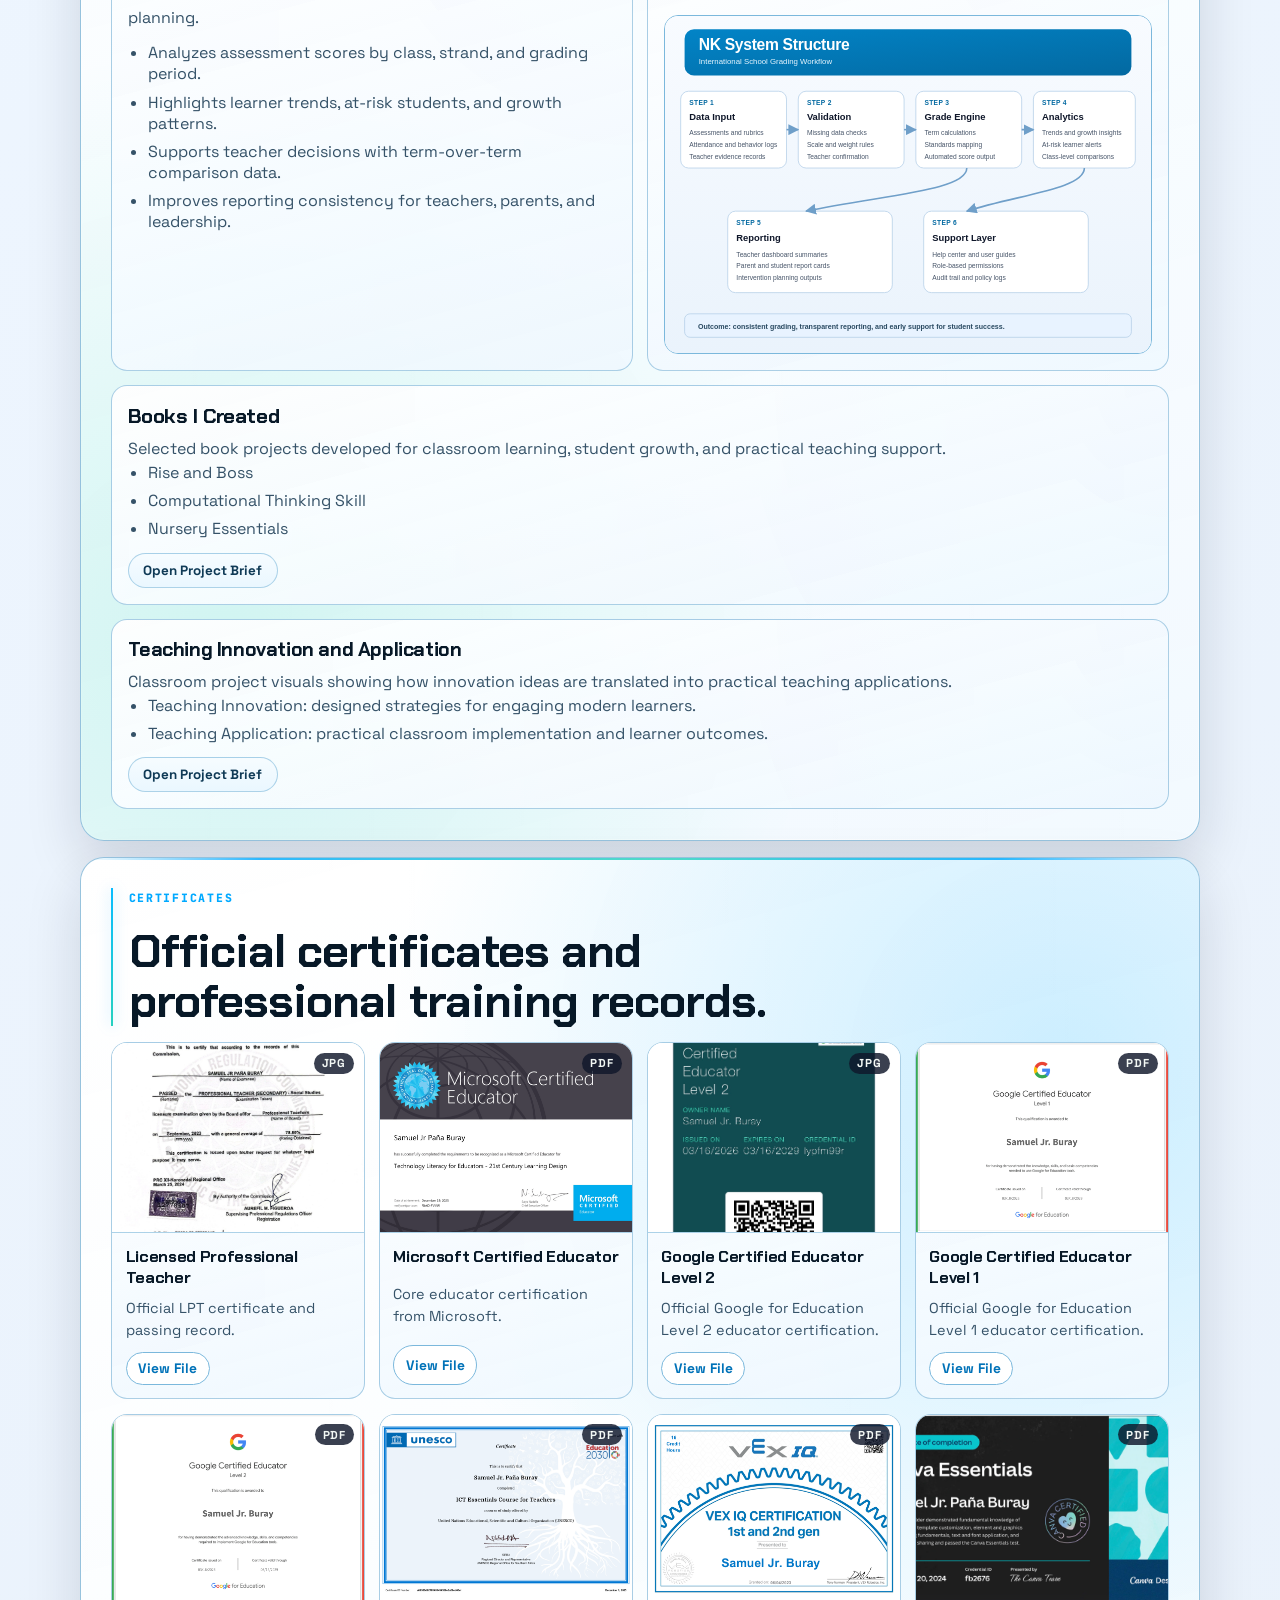
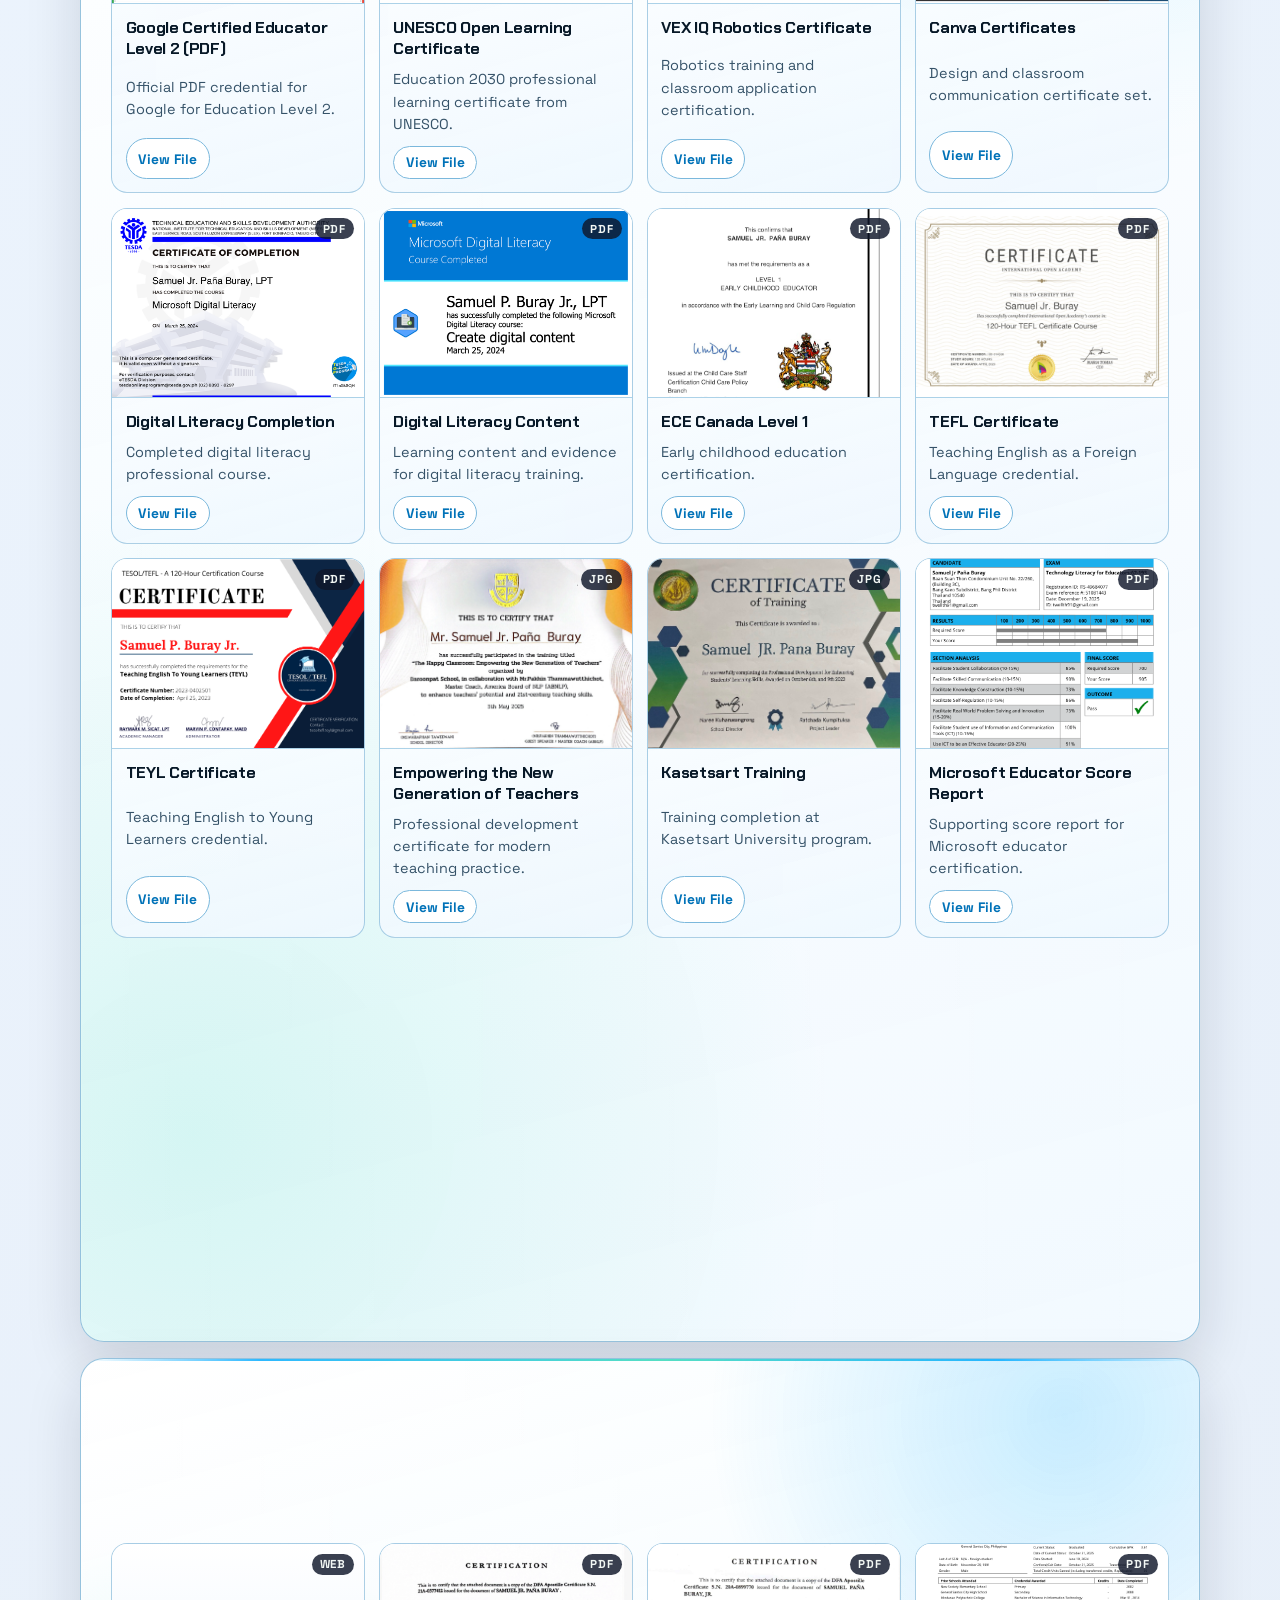
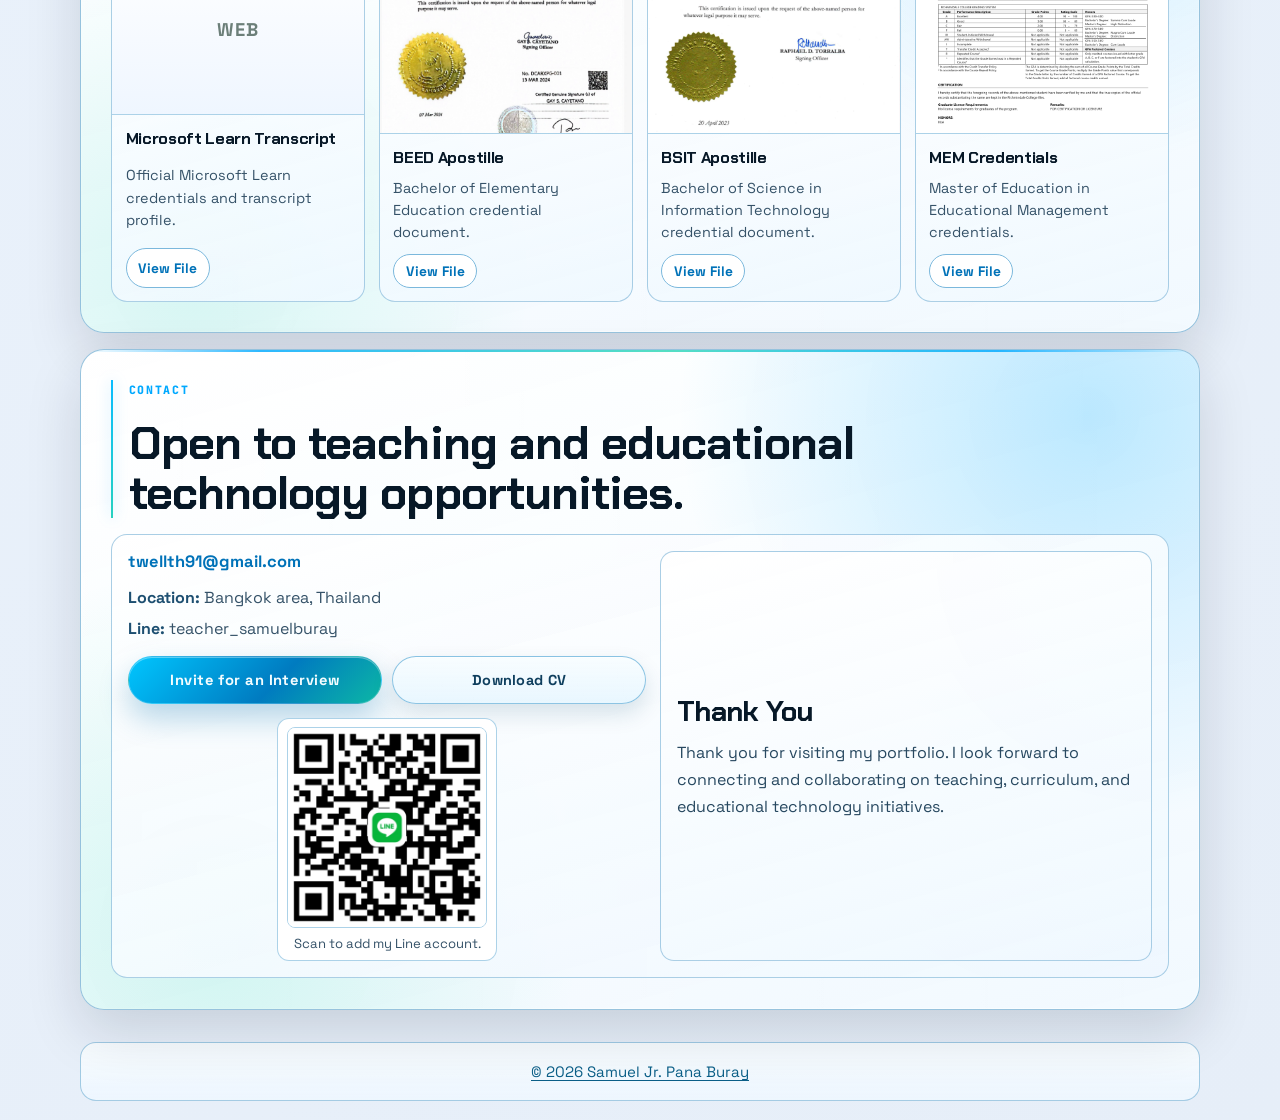
==== commit 9b348b5f: "Update credentials nav order and add Microsoft educator item" ====
--- a/index.html
+++ b/index.html
@@ -35,10 +35,10 @@
       </a>
       <nav class="nav-links" aria-label="Primary">
         <a href="#about">About</a>
+        <a href="#credentials">Credentials</a>
         <a href="#philosophy">Philosophy</a>
         <a href="#experience">Experience</a>
         <a href="#gallery">Photos</a>
-        <a href="#credentials">Credentials</a>
         <a href="#safeguarding">Safeguarding</a>
         <a href="#projects">Projects</a>
         <a href="#certificates">Certificates</a>
@@ -166,6 +166,7 @@
             <h3>Core Certifications</h3>
             <ul>
               <li>Licensed Professional Teacher (LPT)</li>
+              <li>Certified Microsoft Educator</li>
               <li>Google Certified Educator Level 1</li>
               <li>Google Certified Educator Level 2</li>
               <li>Certified VEX IQ Robotics Instructor</li>
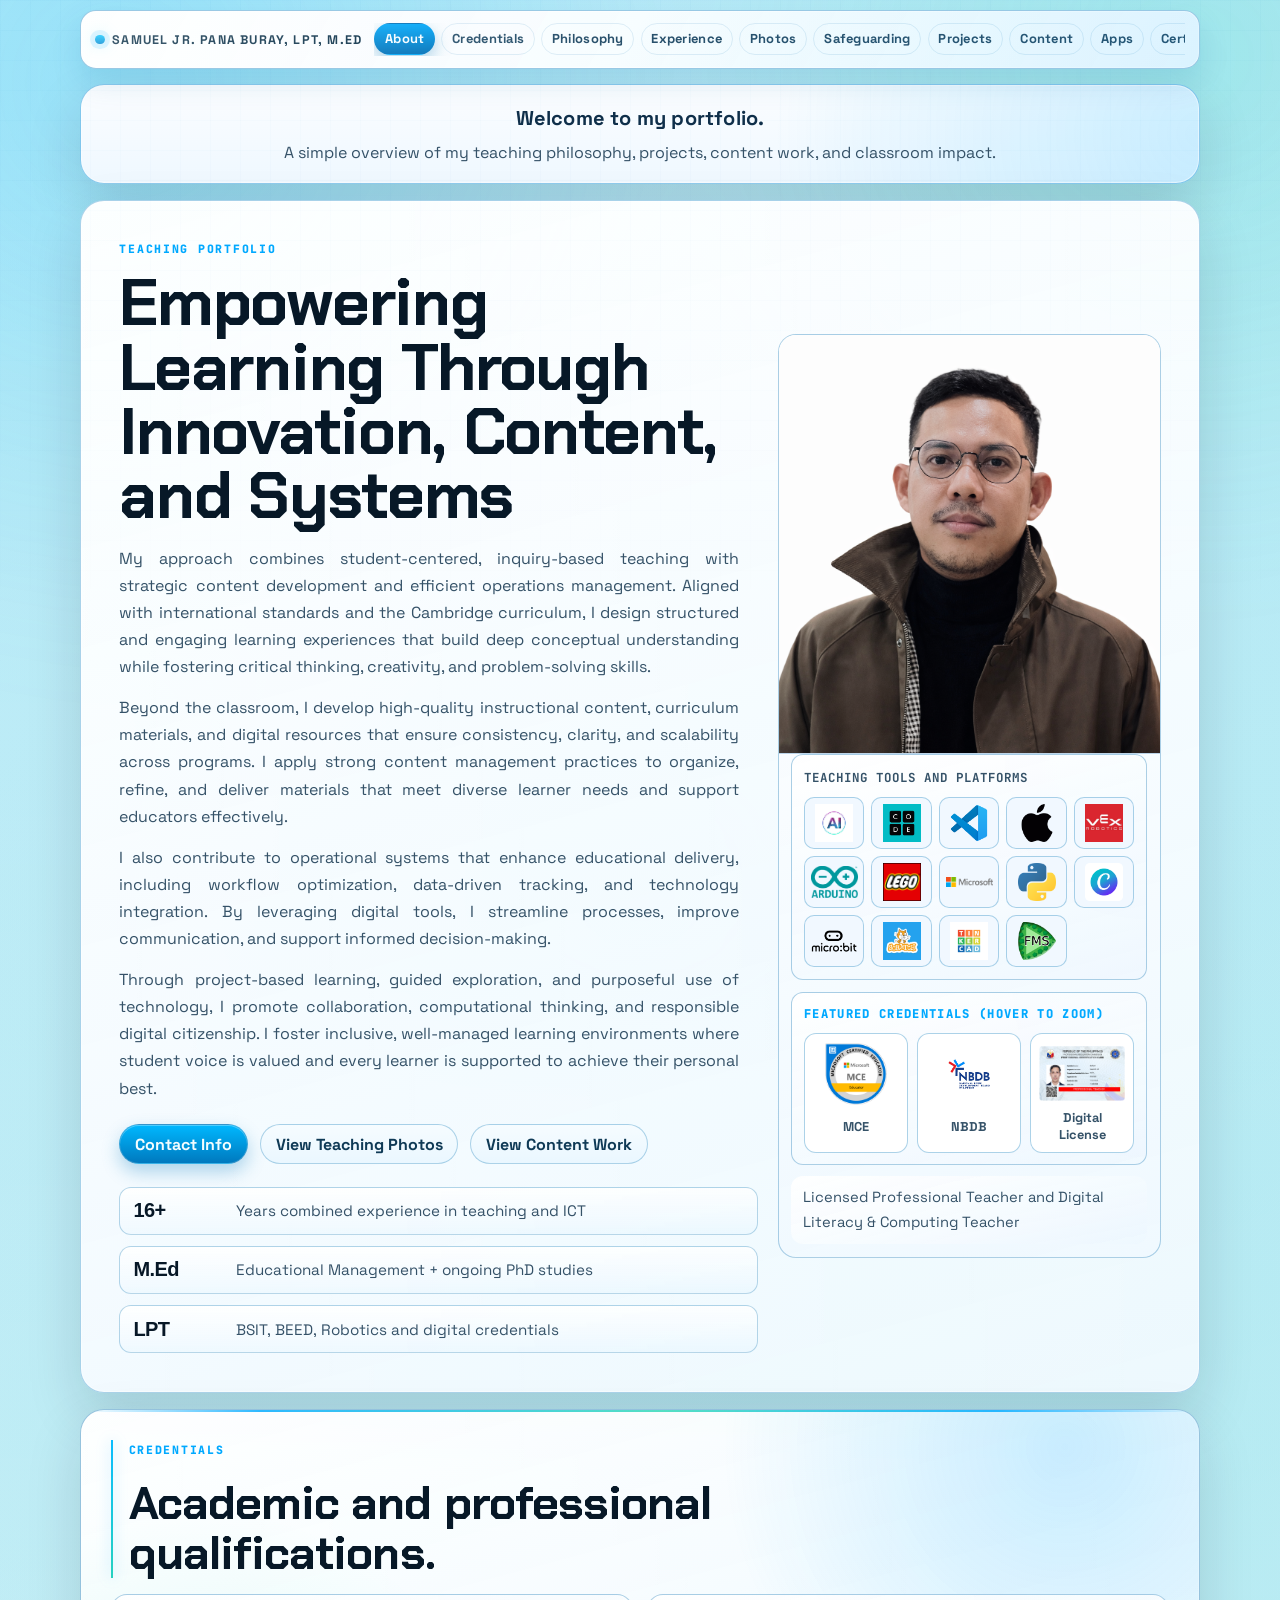
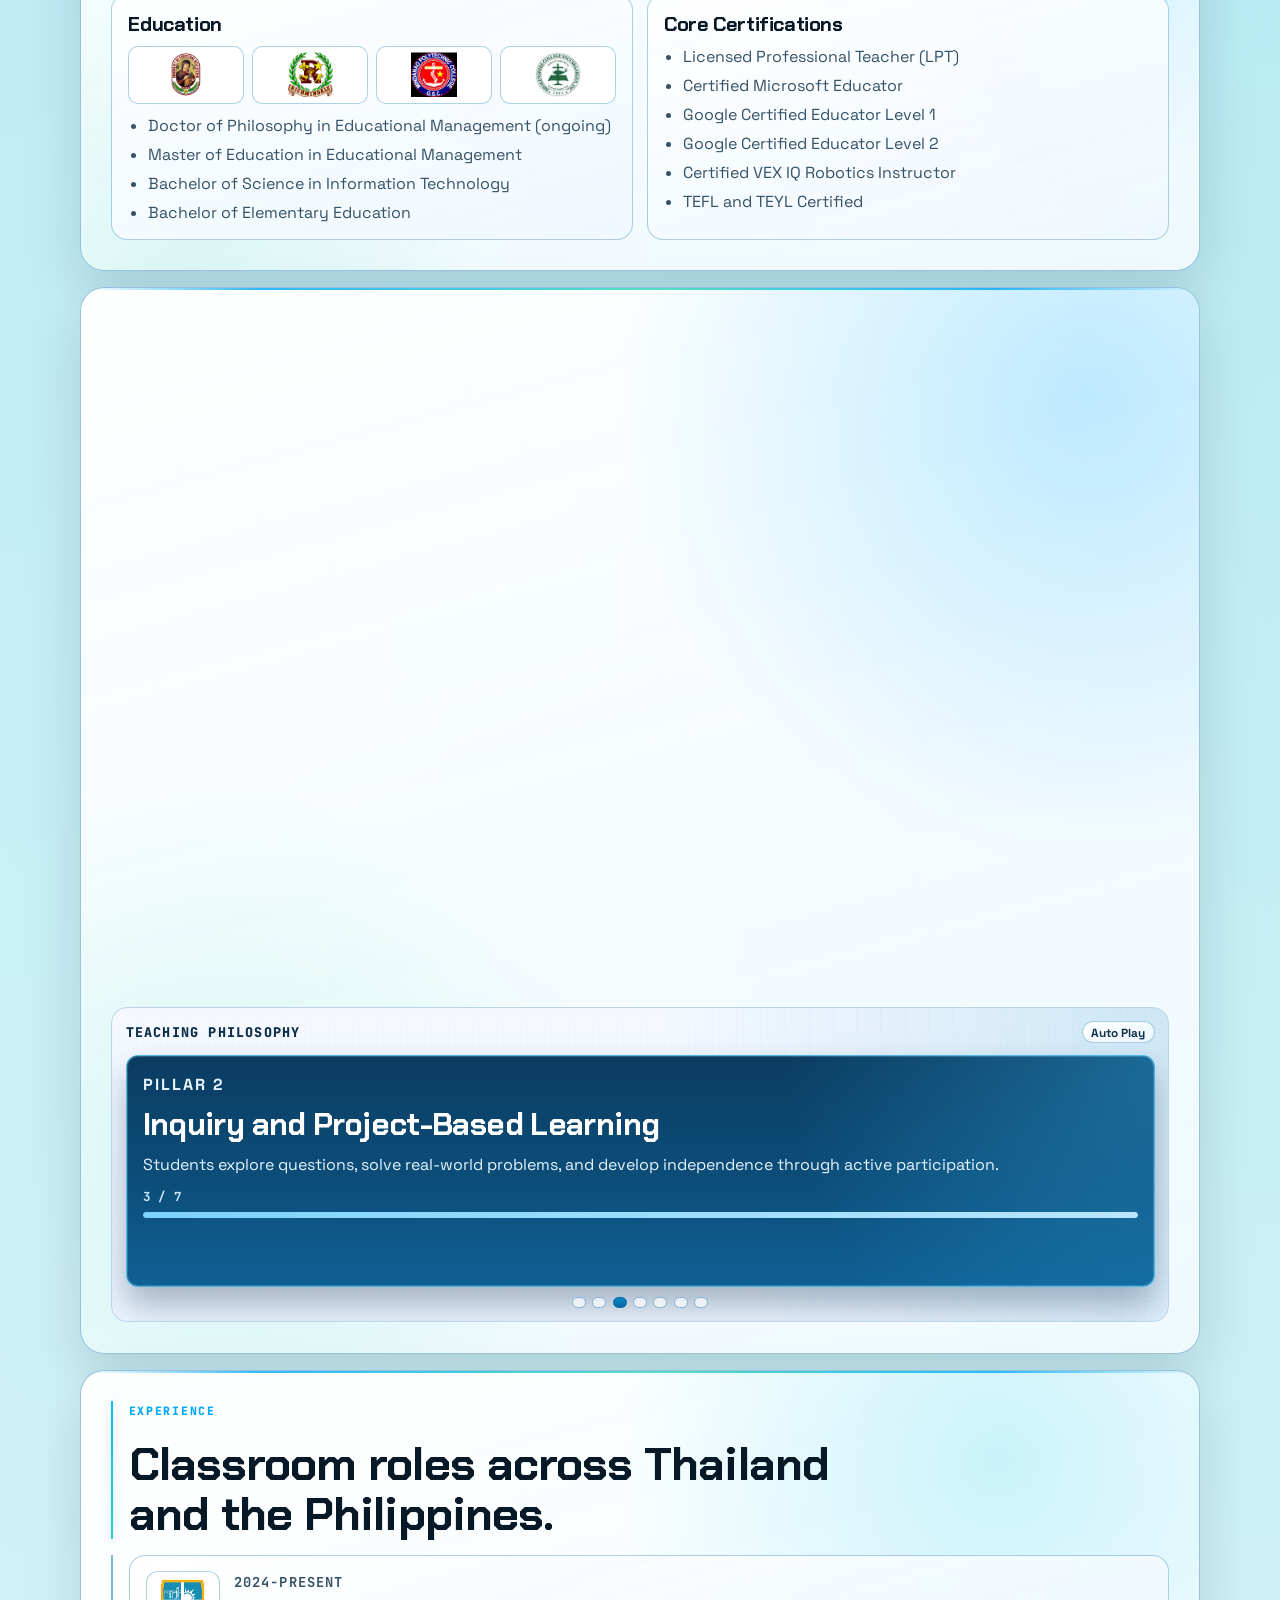
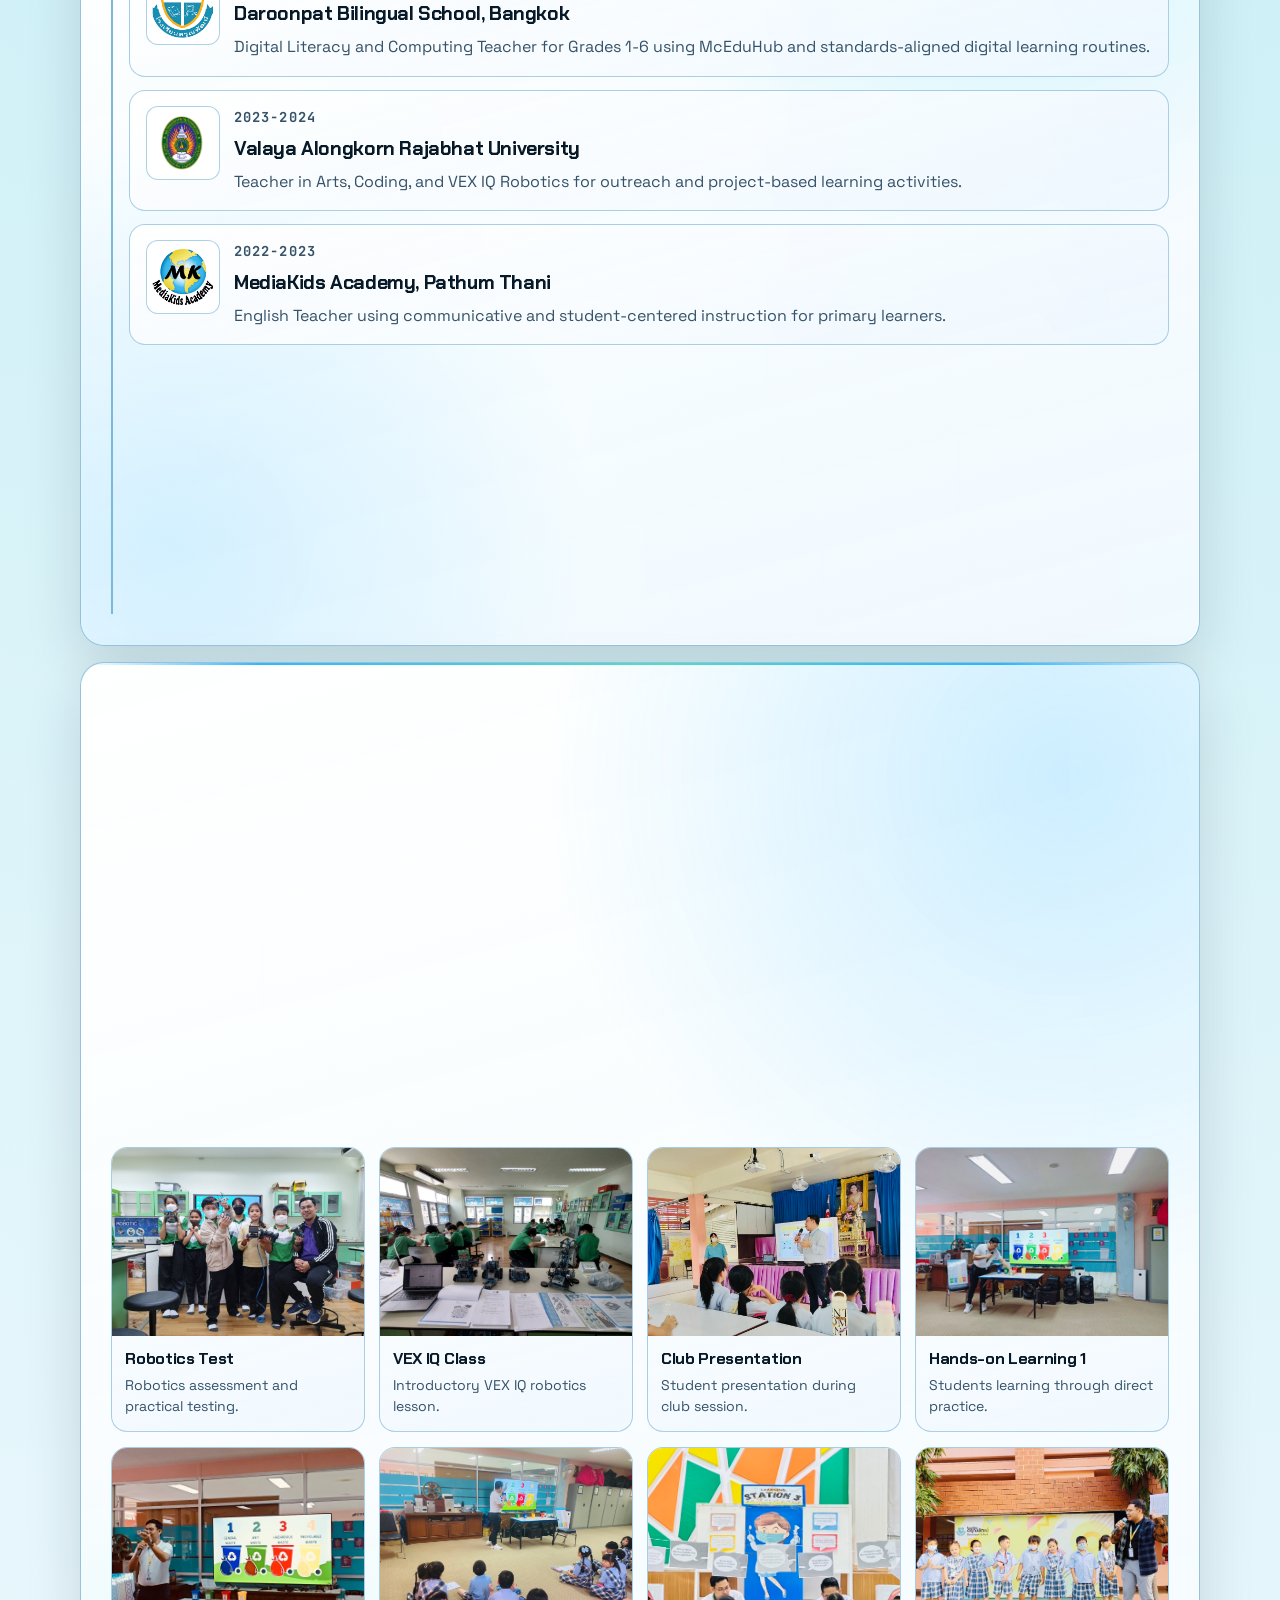
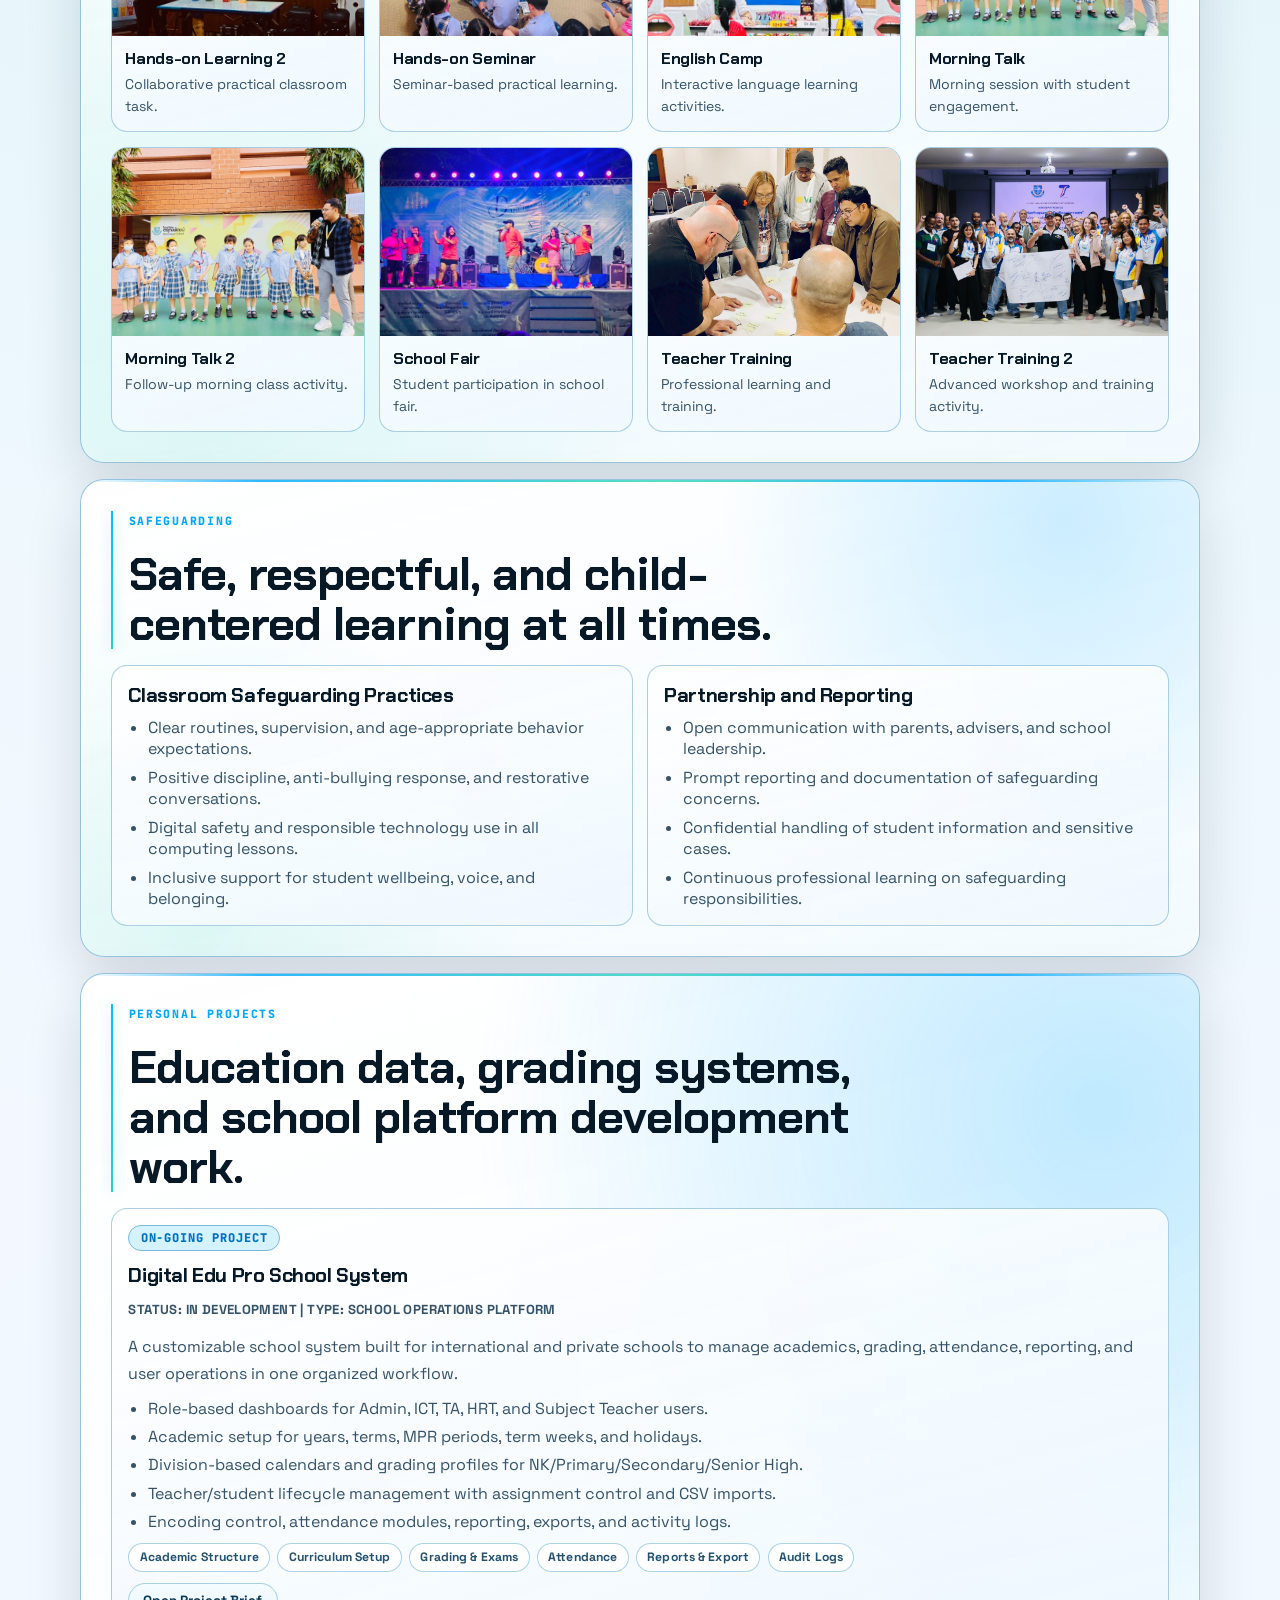
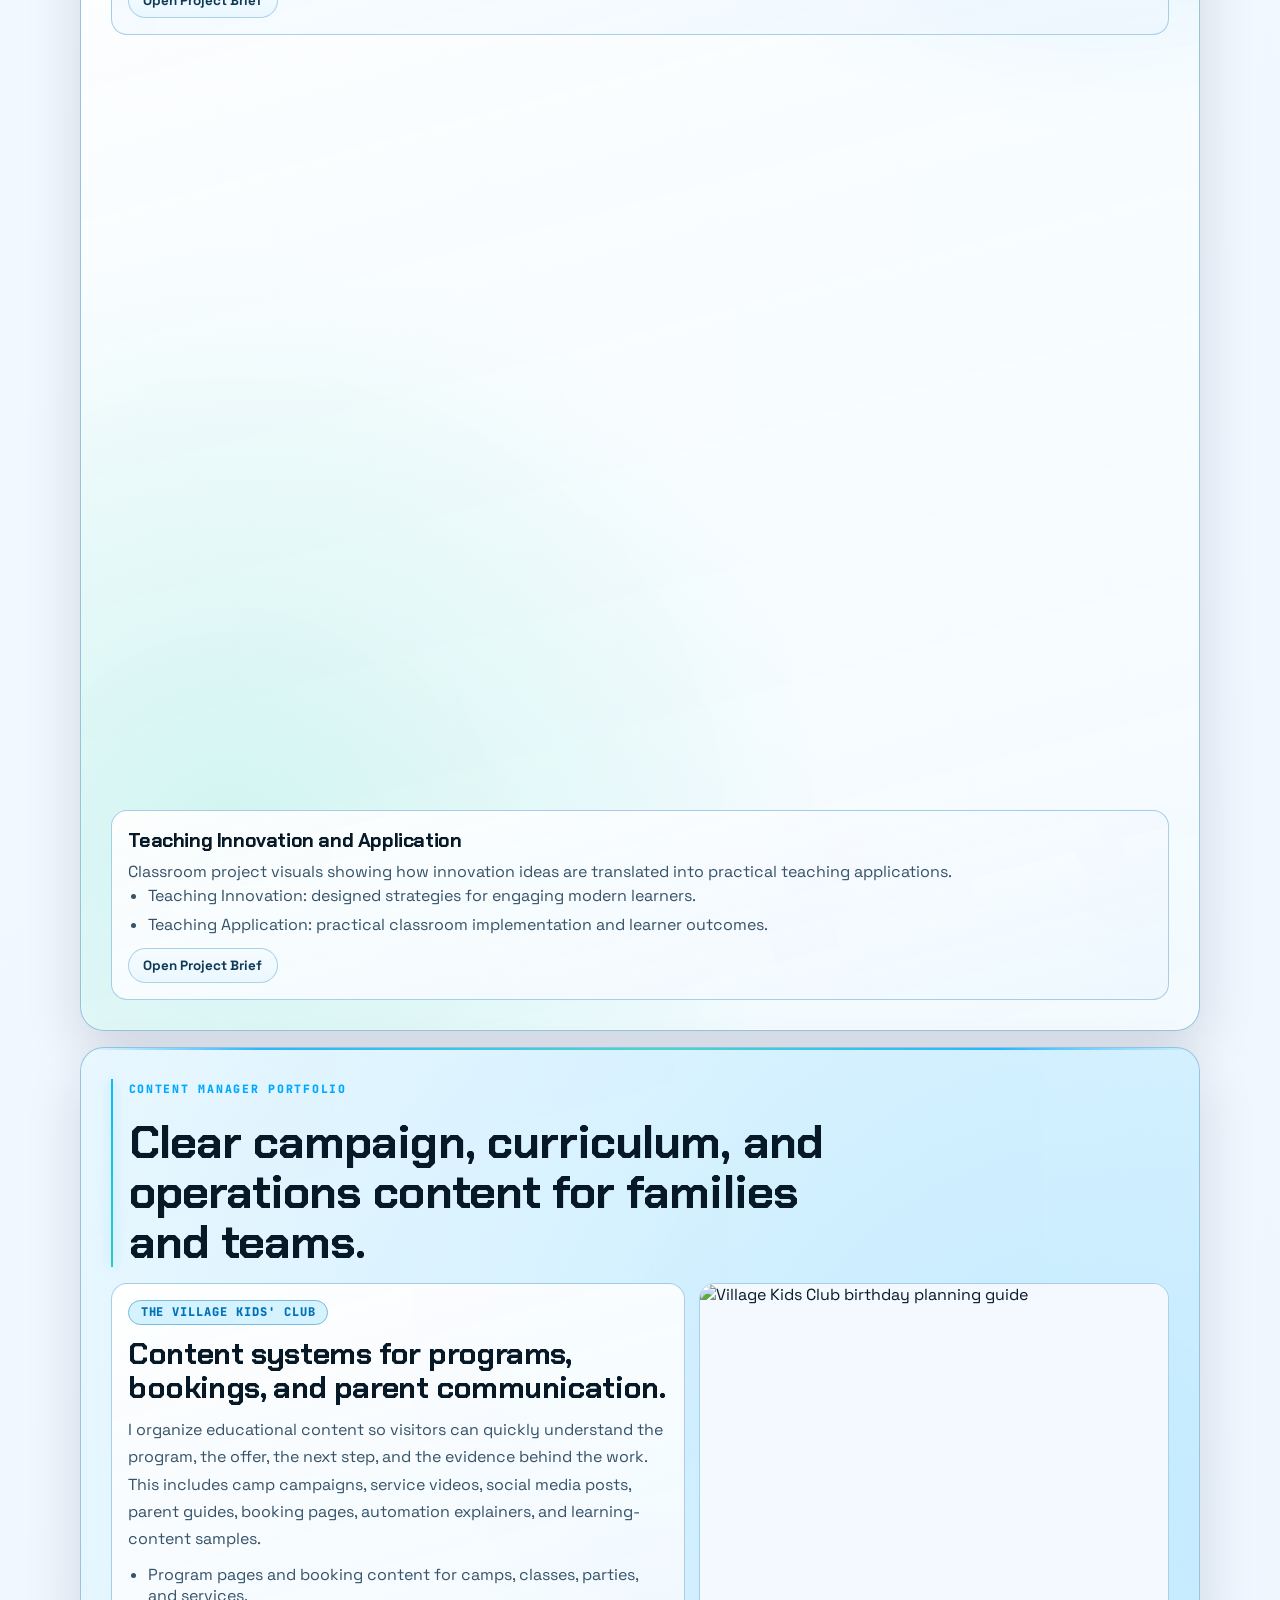
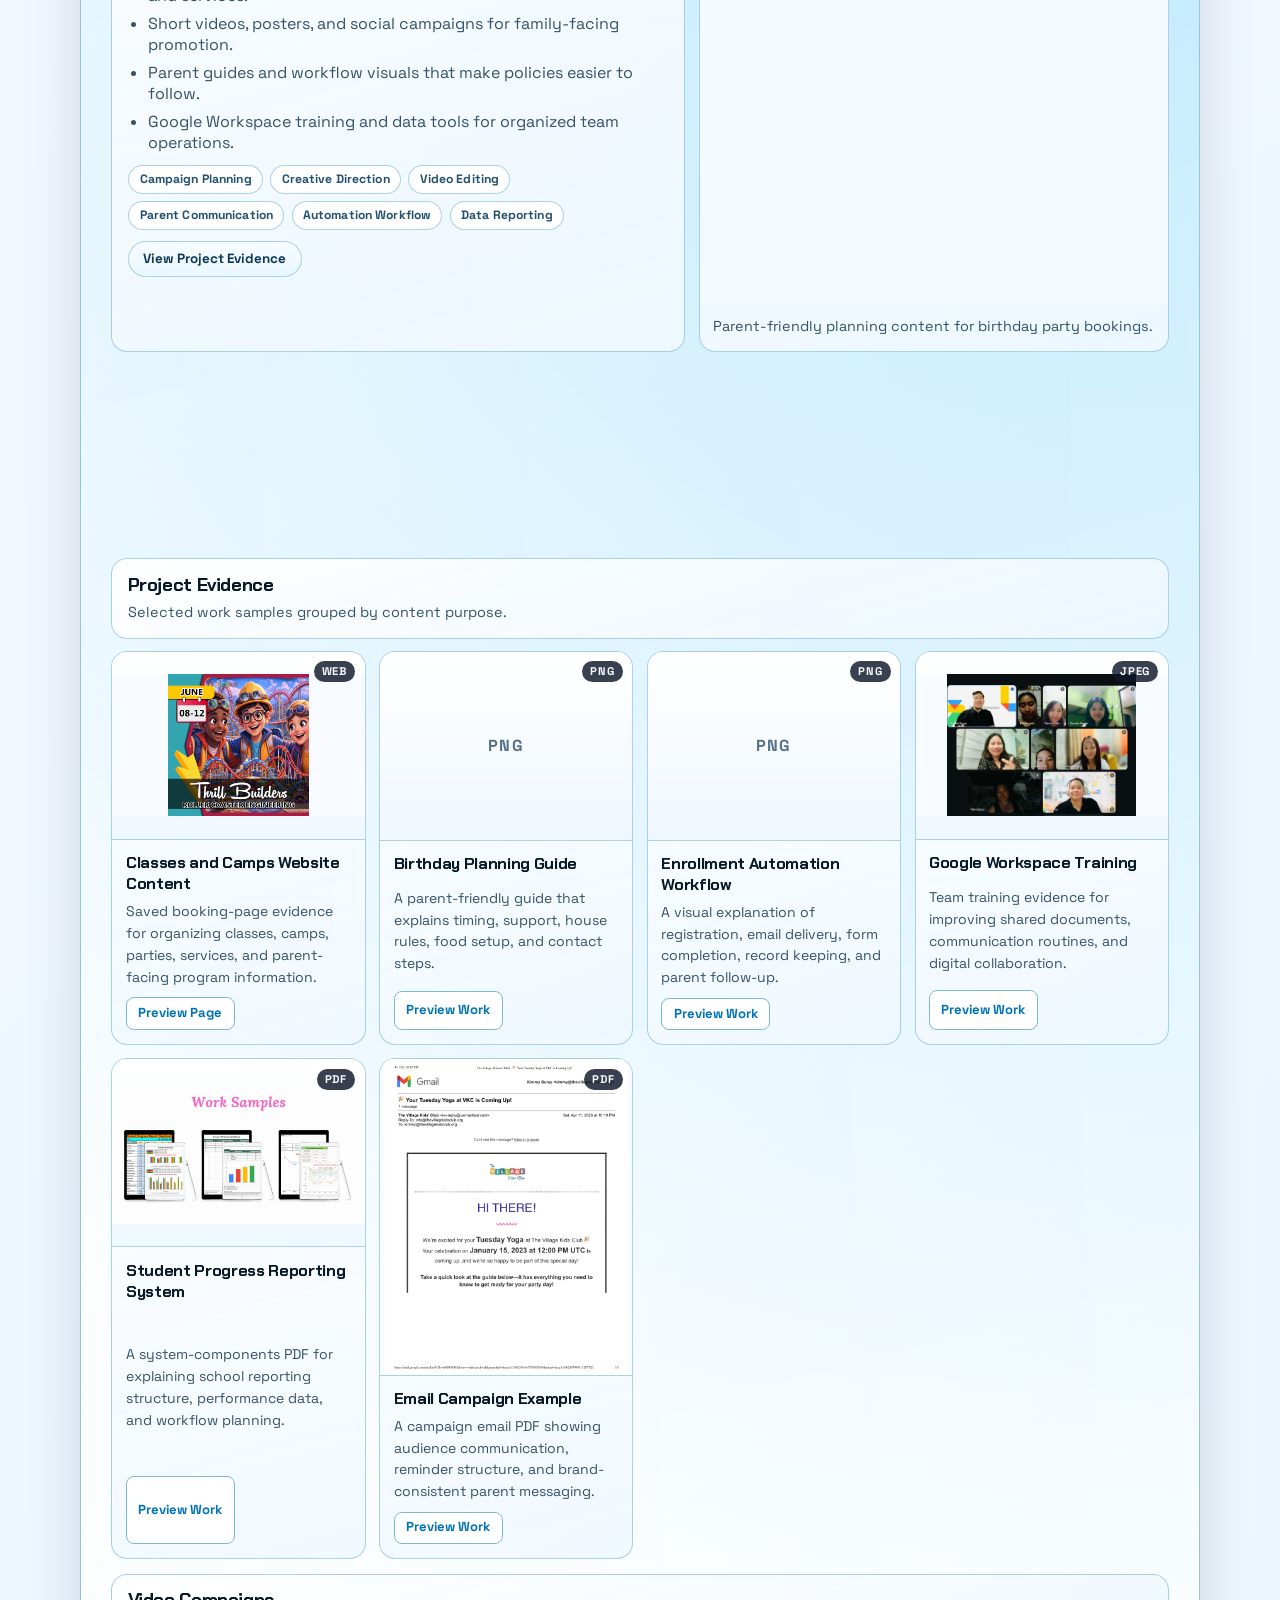
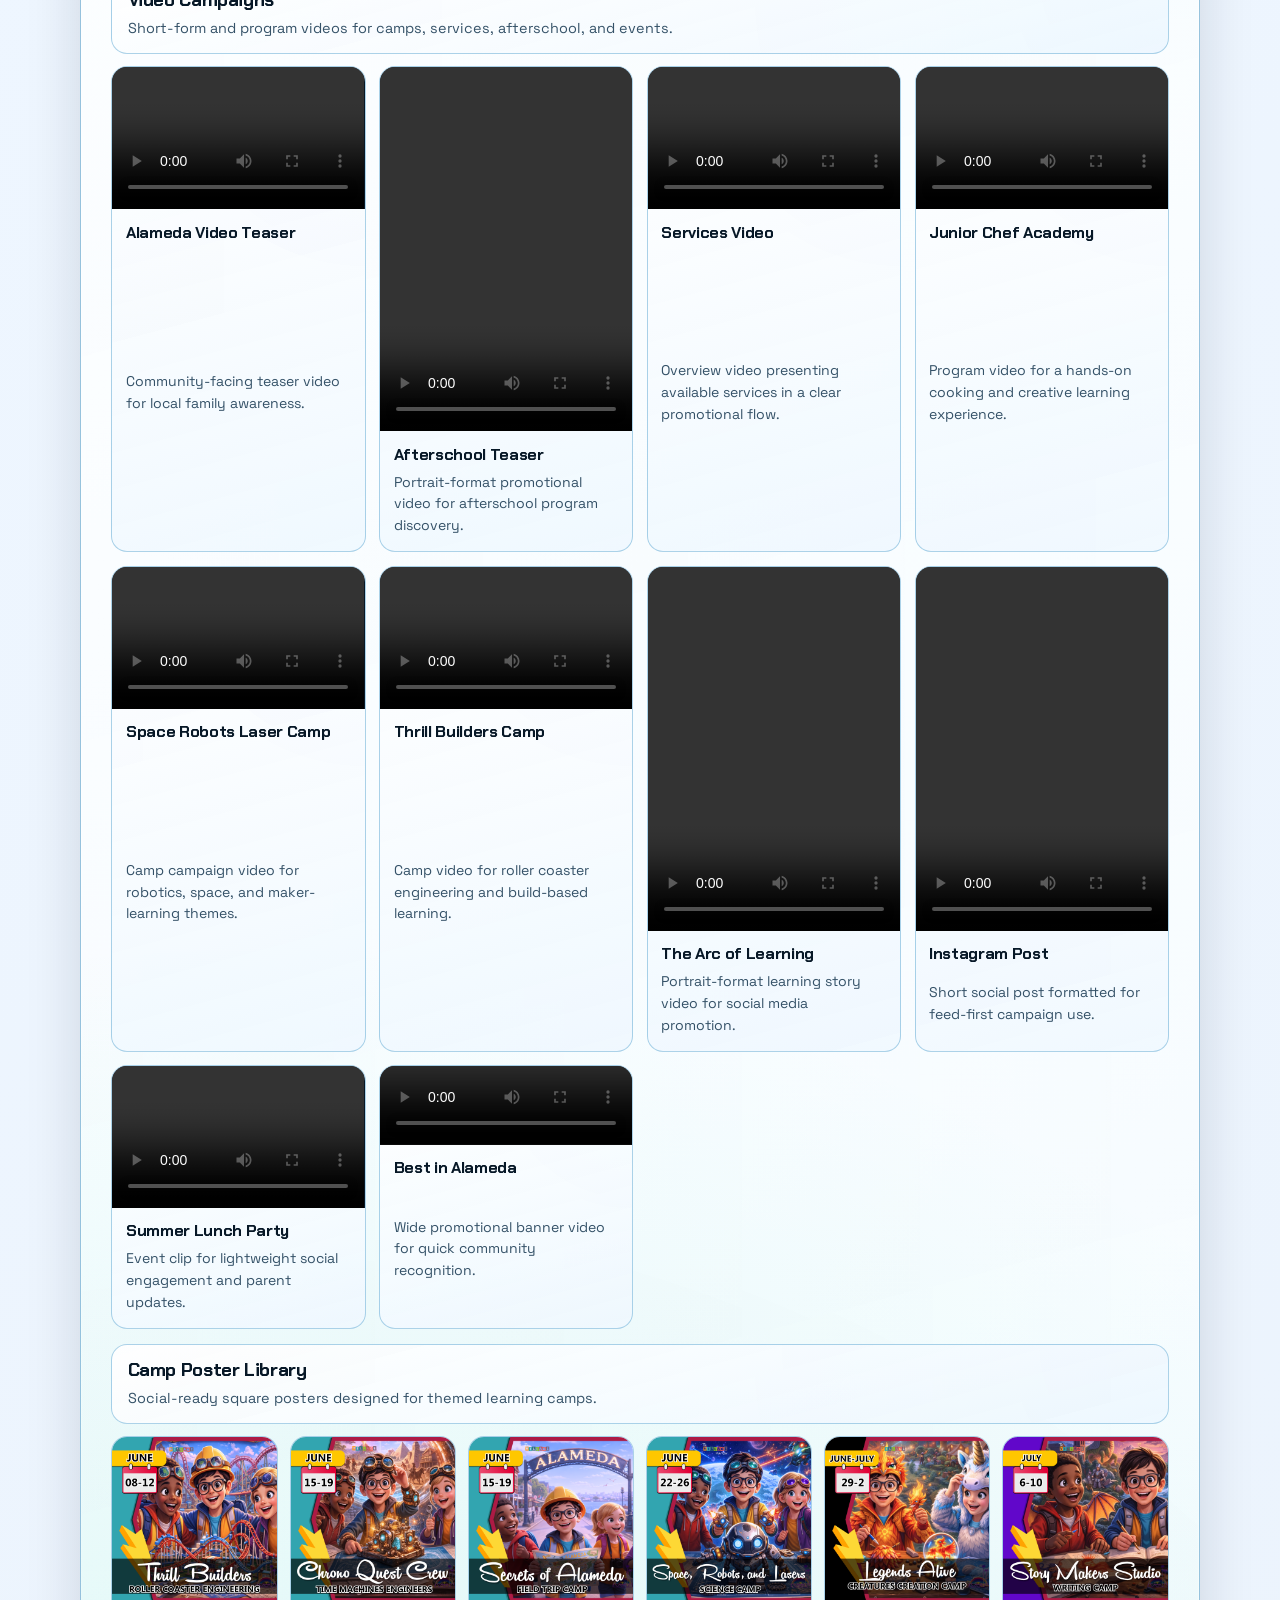
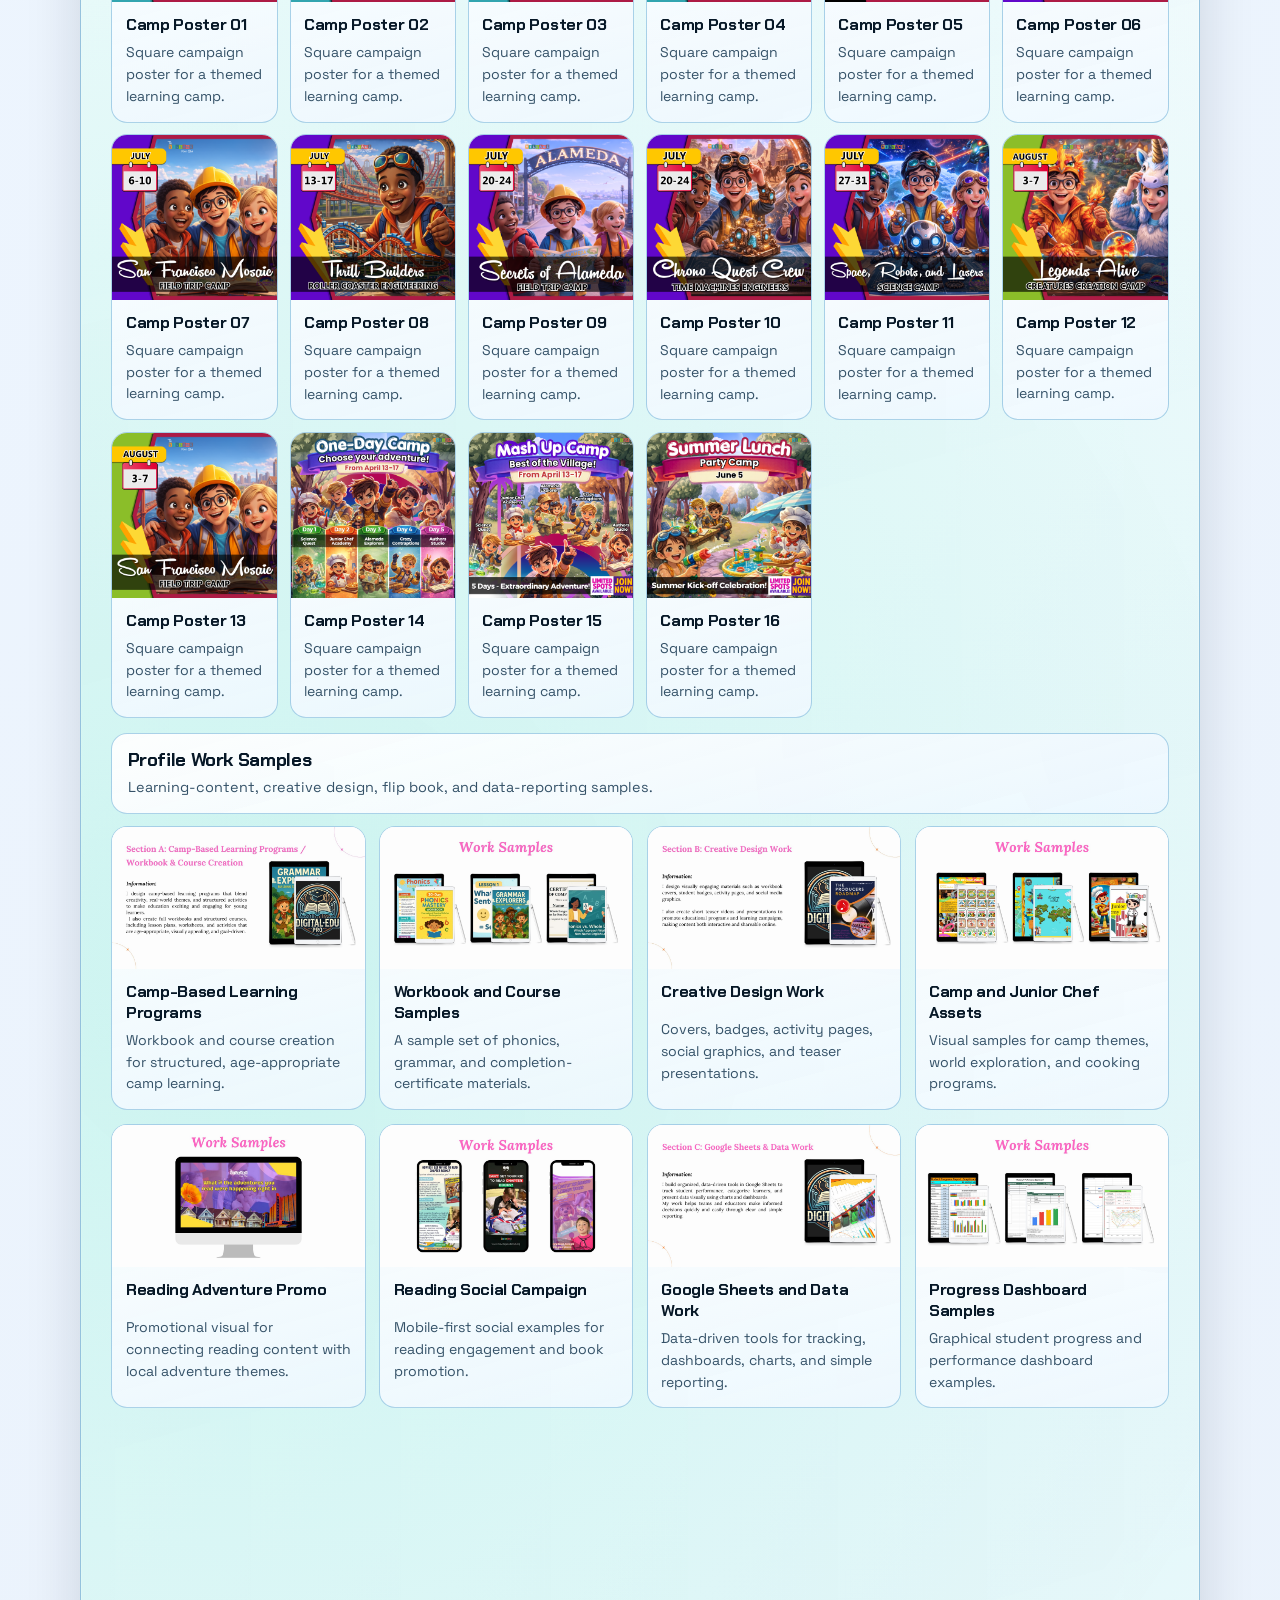
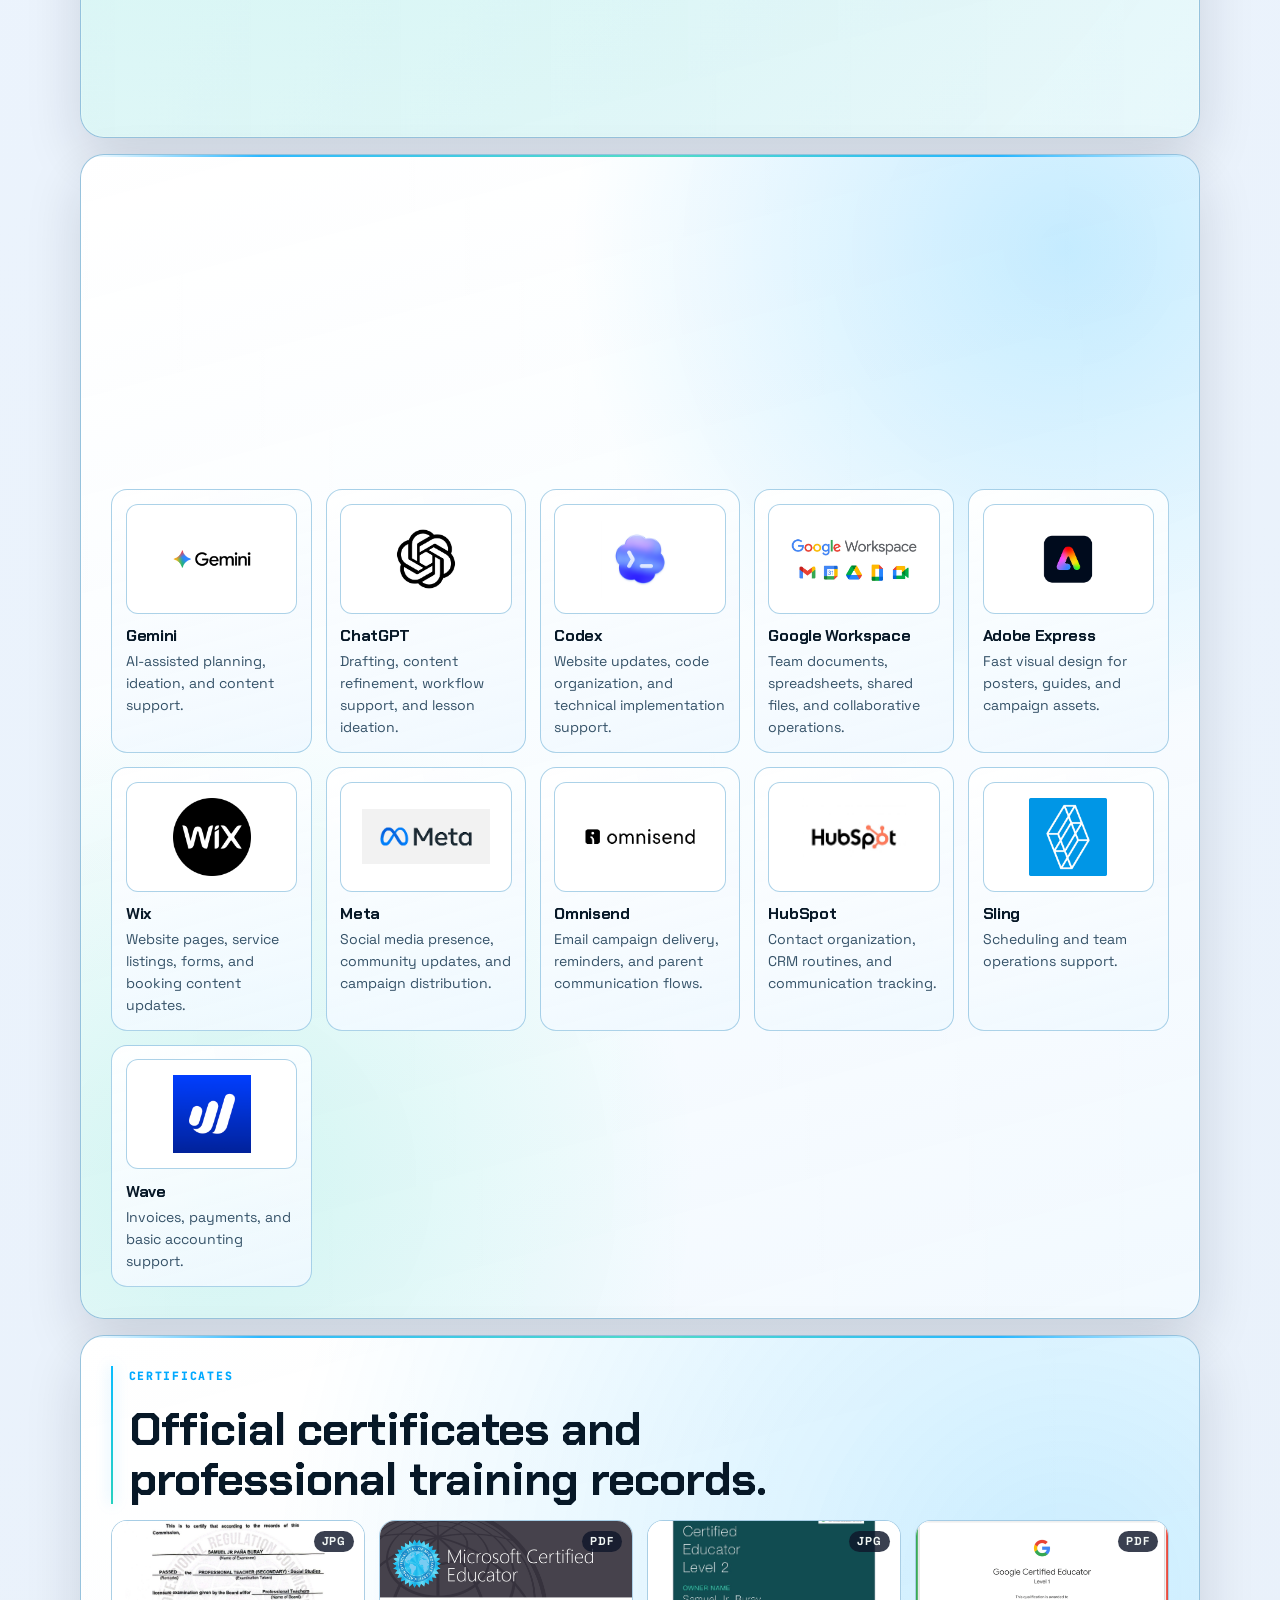
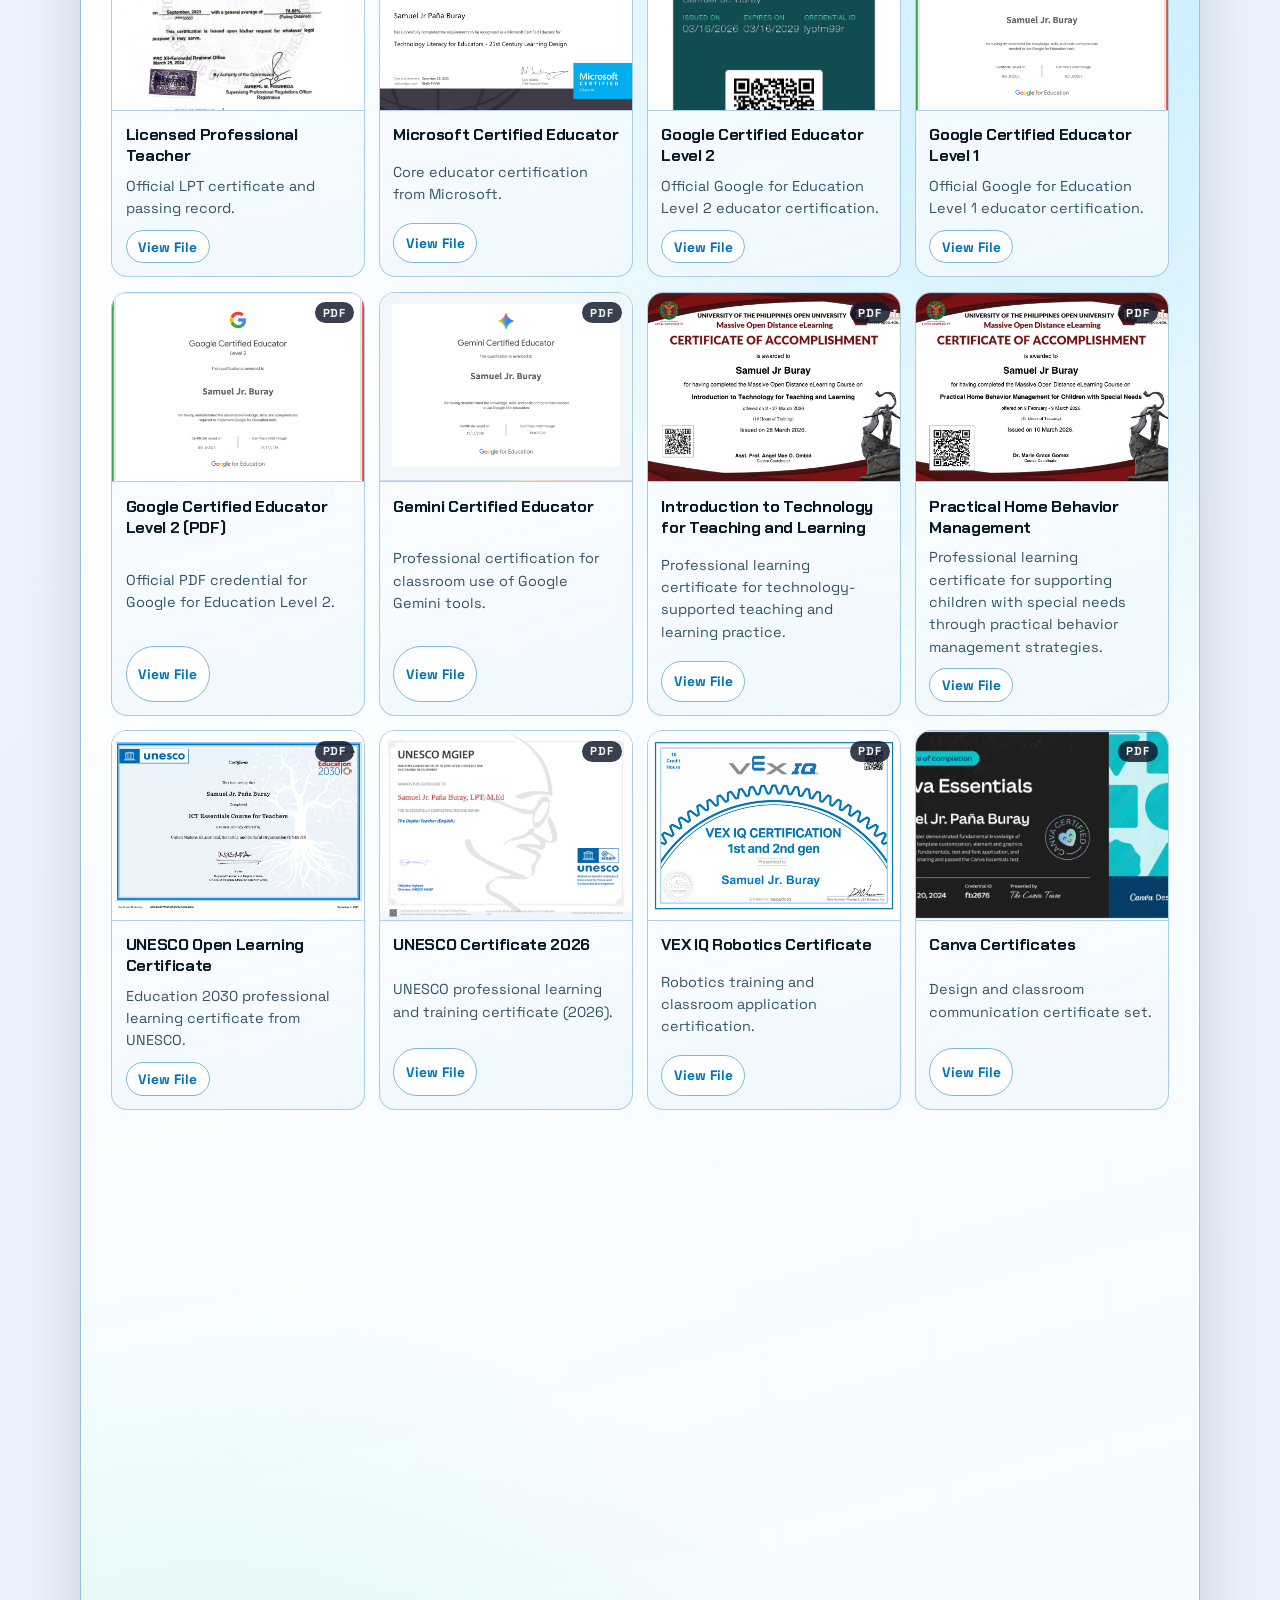
==== commit 00246417: "Update portfolio content and operations sections" ====
--- a/index.html
+++ b/index.html
@@ -3,10 +3,10 @@
   <head>
     <meta charset="UTF-8" />
     <meta name="viewport" content="width=device-width, initial-scale=1.0" />
-    <title>Samuel Jr. Pana Buray | Teaching Portfolio</title>
+    <title>Samuel Jr. Pana Buray | Teaching and Content Portfolio</title>
     <meta
       name="description"
-      content="Teaching portfolio of Samuel Jr. Pana Buray, Licensed Professional Teacher in Digital Literacy, Computing, Robotics, and educational technology."
+      content="Teaching and content portfolio of Samuel Jr. Pana Buray, Licensed Professional Teacher in Digital Literacy, Computing, Robotics, educational technology, and content management."
     />
     <!-- Google tag (gtag.js) -->
     <script async src="https://www.googletagmanager.com/gtag/js?id=G-QRQJVRGK5M"></script>
@@ -25,7 +25,7 @@
       href="https://fonts.googleapis.com/css2?family=Chakra+Petch:wght@500;600;700&family=JetBrains+Mono:wght@500;700&family=Space+Grotesk:wght@400;500;700&display=swap"
       rel="stylesheet"
     />
-    <link rel="stylesheet" href="styles.css?v=20260312c17" />
+    <link rel="stylesheet" href="styles.css?v=20260411c05" />
   </head>
   <body>
     <header class="topbar">
@@ -41,6 +41,8 @@
         <a href="#gallery">Photos</a>
         <a href="#safeguarding">Safeguarding</a>
         <a href="#projects">Projects</a>
+        <a href="#content-manager">Content</a>
+        <a href="#operations-apps">Apps</a>
         <a href="#certificates">Certificates</a>
         <a href="#transcripts">Transcripts</a>
         <a href="#contact">Contact</a>
@@ -53,22 +55,47 @@
           Welcome to my portfolio.
         </p>
         <p class="welcome-submessage" data-reveal>
-          A simple overview of my teaching philosophy, projects, and classroom impact.
+          A simple overview of my teaching philosophy, projects, content work, and classroom impact.
         </p>
       </section>
 
       <section class="hero card" id="about">
         <div class="hero-copy" data-reveal>
           <p class="eyebrow">Teaching Portfolio</p>
-          <h1>Empowering Learners Through Innovative Teaching</h1>
-          <p class="lead">
-            My teaching approach is student-centered and inquiry-based, aligned with International education and the Cambridge curriculum. I design structured, engaging lessons that build strong conceptual understanding while developing critical thinking, creativity, and problem-solving skills. Through project-based learning and guided exploration, students become confident, independent learners.
-
-I integrate technology purposefully to enhance collaboration, computational thinking, and responsible digital citizenship. I foster inclusive classrooms where student voice is valued and every learner is supported to achieve their personal best.
-          </p>
+          <h1>Empowering Learning Through Innovation, Content, and Systems</h1>
+          <div class="lead">
+            <p>
+              My approach combines student-centered, inquiry-based teaching with strategic
+              content development and efficient operations management. Aligned with
+              international standards and the Cambridge curriculum, I design structured and
+              engaging learning experiences that build deep conceptual understanding while
+              fostering critical thinking, creativity, and problem-solving skills.
+            </p>
+            <p>
+              Beyond the classroom, I develop high-quality instructional content, curriculum
+              materials, and digital resources that ensure consistency, clarity, and scalability
+              across programs. I apply strong content management practices to organize, refine,
+              and deliver materials that meet diverse learner needs and support educators
+              effectively.
+            </p>
+            <p>
+              I also contribute to operational systems that enhance educational delivery,
+              including workflow optimization, data-driven tracking, and technology integration.
+              By leveraging digital tools, I streamline processes, improve communication, and
+              support informed decision-making.
+            </p>
+            <p>
+              Through project-based learning, guided exploration, and purposeful use of
+              technology, I promote collaboration, computational thinking, and responsible
+              digital citizenship. I foster inclusive, well-managed learning environments where
+              student voice is valued and every learner is supported to achieve their personal
+              best.
+            </p>
+          </div>
           <div class="hero-actions">
             <a class="button button-primary" href="#contact">Contact Info</a>
             <a class="button button-secondary" href="#gallery">View Teaching Photos</a>
+            <a class="button button-secondary" href="#content-manager">View Content Work</a>
           </div>
           <ul class="hero-stats" aria-label="Quick highlights">
             <li>
@@ -88,17 +115,6 @@
 
         <aside class="hero-media" data-reveal>
           <div class="hero-media-visual" id="hero-media-visual">
-            <video
-              id="hero-intro-video"
-              class="hero-intro-video"
-              playsinline
-              webkit-playsinline="true"
-              preload="auto"
-              poster="assets/photos/profile.png"
-              aria-label="Intro video"
-            >
-              <source src="Profile_Video_Intro.mp4" type="video/mp4" />
-            </video>
             <img
               id="hero-profile-image"
               class="hero-profile-image"
@@ -106,9 +122,6 @@
               alt="Portrait of Samuel Jr. Pana Buray"
               loading="lazy"
             />
-            <button class="hero-video-sound-button" id="hero-video-sound-button" type="button">
-              Play Intro
-            </button>
           </div>
           <div class="logo-strip">
             <p class="logo-title">Teaching Tools and Platforms</p>
@@ -481,6 +494,122 @@
         </article>
       </section>
 
+      <section class="section card" id="content-manager">
+        <div class="section-heading" data-reveal>
+          <p class="eyebrow">Content Manager Portfolio</p>
+          <h2>Clear campaign, curriculum, and operations content for families and teams.</h2>
+        </div>
+        <div class="content-manager-showcase" data-reveal>
+          <article class="content-manager-intro">
+            <span class="project-tag">The Village Kids' Club</span>
+            <h3>Content systems for programs, bookings, and parent communication.</h3>
+            <p>
+              I organize educational content so visitors can quickly understand the program,
+              the offer, the next step, and the evidence behind the work. This includes camp
+              campaigns, service videos, social media posts, parent guides, booking pages,
+              automation explainers, and learning-content samples.
+            </p>
+            <ul class="project-points">
+              <li>Program pages and booking content for camps, classes, parties, and services.</li>
+              <li>Short videos, posters, and social campaigns for family-facing promotion.</li>
+              <li>Parent guides and workflow visuals that make policies easier to follow.</li>
+              <li>Google Workspace training and data tools for organized team operations.</li>
+            </ul>
+            <div class="project-chip-list" aria-label="Content manager skills">
+              <span>Campaign Planning</span>
+              <span>Creative Direction</span>
+              <span>Video Editing</span>
+              <span>Parent Communication</span>
+              <span>Automation Workflow</span>
+              <span>Data Reporting</span>
+            </div>
+            <div class="project-card-actions">
+              <a class="button button-secondary" href="#content-manager-evidence-grid">
+                View Project Evidence
+              </a>
+            </div>
+          </article>
+          <figure class="content-manager-feature">
+            <img
+              src="Content Manager Portfolio/Birthday_Planner_guide.png"
+              alt="Village Kids Club birthday planning guide"
+              loading="lazy"
+            />
+            <figcaption>Parent-friendly planning content for birthday party bookings.</figcaption>
+          </figure>
+        </div>
+
+        <div class="content-manager-pillars" data-reveal>
+          <article>
+            <span>01</span>
+            <h3>Program Clarity</h3>
+            <p>Camp, class, and party content shaped around what families need to know first.</p>
+          </article>
+          <article>
+            <span>02</span>
+            <h3>Campaign Assets</h3>
+            <p>Posters, social videos, teasers, and email messages organized by offer and audience.</p>
+          </article>
+          <article>
+            <span>03</span>
+            <h3>Workflow Support</h3>
+            <p>Operations guides, automation visuals, and team training materials that reduce confusion.</p>
+          </article>
+          <article>
+            <span>04</span>
+            <h3>Learning Products</h3>
+            <p>Workbook, flip book, e-book, and Google Sheets samples connected to learning outcomes.</p>
+          </article>
+        </div>
+
+        <div class="content-manager-block" data-reveal>
+          <div class="content-manager-block-heading">
+            <h3>Project Evidence</h3>
+            <p>Selected work samples grouped by content purpose.</p>
+          </div>
+          <div class="content-manager-evidence-grid" id="content-manager-evidence-grid"></div>
+        </div>
+
+        <div class="content-manager-block" data-reveal>
+          <div class="content-manager-block-heading">
+            <h3>Video Campaigns</h3>
+            <p>Short-form and program videos for camps, services, afterschool, and events.</p>
+          </div>
+          <div class="content-manager-video-grid" id="content-manager-video-grid"></div>
+        </div>
+
+        <div class="content-manager-block" data-reveal>
+          <div class="content-manager-block-heading">
+            <h3>Camp Poster Library</h3>
+            <p>Social-ready square posters designed for themed learning camps.</p>
+          </div>
+          <div class="content-manager-poster-grid" id="content-manager-poster-grid"></div>
+        </div>
+
+        <div class="content-manager-block" data-reveal>
+          <div class="content-manager-block-heading">
+            <h3>Profile Work Samples</h3>
+            <p>Learning-content, creative design, flip book, and data-reporting samples.</p>
+          </div>
+          <div class="content-manager-work-grid" id="content-manager-work-grid"></div>
+        </div>
+      </section>
+
+      <section class="section card" id="operations-apps">
+        <div class="section-heading" data-reveal>
+          <p class="eyebrow">Operations Application Logos</p>
+          <h2>Digital tools used for content, communication, automation, and operations.</h2>
+        </div>
+        <div class="operations-logo-intro" data-reveal>
+          <p>
+            These platforms support my work in content creation, parent communication,
+            website updates, campaign delivery, team workflows, scheduling, and operational
+            tracking.
+          </p>
+        </div>
+        <div class="operations-logo-grid" id="operations-logo-grid"></div>
+      </section>
+
       <section class="section card" id="certificates">
         <div class="section-heading" data-reveal>
           <p class="eyebrow">Certificates</p>
@@ -577,6 +706,6 @@
       </div>
     </div>
 
-    <script src="main.js?v=20260317c11"></script>
+    <script src="main.js?v=20260411c05"></script>
   </body>
 </html>
--- a/styles.css
+++ b/styles.css
@@ -233,6 +233,10 @@
   text-justify: inter-word;
 }
 
+.lead p + p {
+  margin-top: 0.85rem;
+}
+
 .hero-actions {
   margin-top: 1.4rem;
   display: flex;
@@ -450,7 +454,6 @@
     linear-gradient(180deg, #ebf5ff 0%, #dbeaf8 100%);
 }
 
-.hero-intro-video,
 .hero-profile-image {
   width: 100%;
   height: 100%;
@@ -458,67 +461,8 @@
   object-fit: cover;
 }
 
-.hero-intro-video {
-  position: relative;
-  z-index: 1;
-  object-fit: cover;
+.hero-profile-image {
   object-position: center center;
-}
-
-.hero-profile-image {
-  position: absolute;
-  inset: 0;
-  z-index: 2;
-  opacity: 0;
-  visibility: hidden;
-  transition: opacity 420ms ease, visibility 420ms ease;
-}
-
-.hero-media-visual.is-finished .hero-intro-video {
-  opacity: 0;
-  visibility: hidden;
-  transition: opacity 320ms ease, visibility 320ms ease;
-}
-
-.hero-media-visual.is-finished .hero-profile-image {
-  opacity: 1;
-  visibility: visible;
-}
-
-.hero-video-sound-button {
-  position: absolute;
-  right: 0.7rem;
-  bottom: 0.7rem;
-  z-index: 3;
-  padding: 0.42rem 0.74rem;
-  border-radius: 999px;
-  border: 1px solid rgba(255, 255, 255, 0.55);
-  background: rgba(12, 38, 61, 0.82);
-  color: #f8fbff;
-  font-size: 0.78rem;
-  font-weight: 700;
-  letter-spacing: 0.02em;
-  cursor: pointer;
-  transition: transform 180ms ease, box-shadow 180ms ease, background-color 180ms ease;
-}
-
-.hero-video-sound-button:hover,
-.hero-video-sound-button:focus-visible {
-  transform: translateY(-1px);
-  background: rgba(12, 38, 61, 0.96);
-  box-shadow: 0 8px 18px rgba(2, 6, 23, 0.3);
-}
-
-.hero-video-sound-button.is-hidden {
-  opacity: 0;
-  visibility: hidden;
-  pointer-events: none;
-}
-
-.hero-media-visual.is-finished .hero-video-sound-button {
-  opacity: 0;
-  visibility: hidden;
-  pointer-events: none;
 }
 
 .media-note {
@@ -1062,11 +1006,30 @@
   width: fit-content;
   margin: 0.85rem;
   padding: 0.48rem 0.8rem;
-  border-radius: 999px;
+  border-radius: 8px;
   border: 1px solid var(--line-strong);
   background: #ffffff;
   color: var(--accent-strong);
   font-weight: 700;
+  font-size: 0.86rem;
+  line-height: 1.2;
+  text-align: center;
+}
+
+.doc-viewer-preview-panel {
+  height: min(70vh, 640px);
+  display: grid;
+  grid-template-rows: minmax(0, 1fr) auto;
+  background: #eef6ff;
+}
+
+.doc-viewer-preview-panel .doc-viewer-image {
+  height: 100%;
+  min-height: 0;
+}
+
+.doc-viewer-preview-panel .doc-viewer-fallback-link {
+  margin: 0.6rem auto;
 }
 
 body.doc-viewer-open {
@@ -1344,6 +1307,345 @@
   color: var(--muted);
   font-size: 0.86rem;
   line-height: 1.5;
+}
+
+.content-manager-showcase {
+  margin-top: 1rem;
+  display: grid;
+  grid-template-columns: minmax(0, 1.1fr) minmax(280px, 0.9fr);
+  gap: 0.9rem;
+  align-items: stretch;
+}
+
+.content-manager-intro,
+.content-manager-feature,
+.content-manager-pillars article,
+.content-manager-evidence-card,
+.content-manager-video-card,
+.content-manager-poster-card,
+.content-manager-work-card {
+  border: 1px solid var(--line);
+  border-radius: var(--radius-md);
+  background: var(--surface-soft);
+}
+
+.content-manager-intro {
+  padding: 1rem;
+  display: grid;
+  gap: 0.72rem;
+  align-content: start;
+}
+
+.content-manager-intro h3 {
+  font-size: clamp(1.35rem, 2.6vw, 1.9rem);
+  line-height: 1.12;
+}
+
+.content-manager-intro p {
+  color: var(--muted);
+}
+
+.content-manager-feature {
+  margin: 0;
+  overflow: hidden;
+  display: grid;
+  grid-template-rows: minmax(0, auto) auto;
+  background: #ffffff;
+}
+
+.content-manager-feature img {
+  width: 100%;
+  height: clamp(360px, 52vw, 620px);
+  display: block;
+  object-fit: contain;
+  object-position: center top;
+  background: #f4f9ff;
+}
+
+.content-manager-feature figcaption {
+  padding: 0.72rem 0.82rem 0.86rem;
+  color: var(--muted);
+  font-size: 0.9rem;
+  line-height: 1.55;
+}
+
+.content-manager-pillars {
+  margin-top: 0.9rem;
+  display: grid;
+  grid-template-columns: repeat(4, minmax(0, 1fr));
+  gap: 0.8rem;
+}
+
+.content-manager-pillars article {
+  padding: 0.9rem;
+  display: grid;
+  gap: 0.42rem;
+  align-content: start;
+}
+
+.content-manager-pillars span {
+  color: var(--accent);
+  font-family: "JetBrains Mono", "Space Grotesk", sans-serif;
+  font-size: 0.78rem;
+  font-weight: 800;
+  letter-spacing: 0.12em;
+}
+
+.content-manager-pillars h3,
+.content-manager-block-heading h3 {
+  font-size: 1.16rem;
+}
+
+.content-manager-pillars p,
+.content-manager-block-heading p {
+  color: var(--muted);
+  font-size: 0.9rem;
+  line-height: 1.58;
+}
+
+.content-manager-block {
+  margin-top: 0.95rem;
+  display: grid;
+  gap: 0.75rem;
+}
+
+.content-manager-block-heading {
+  padding: 0.85rem 0.95rem;
+  border: 1px solid var(--line);
+  border-radius: var(--radius-md);
+  background: rgba(255, 255, 255, 0.72);
+  display: grid;
+  gap: 0.28rem;
+}
+
+.content-manager-evidence-grid,
+.content-manager-video-grid,
+.content-manager-work-grid {
+  display: grid;
+  gap: 0.85rem;
+  grid-template-columns: repeat(auto-fit, minmax(245px, 1fr));
+}
+
+.content-manager-poster-grid {
+  display: grid;
+  gap: 0.72rem;
+  grid-template-columns: repeat(auto-fit, minmax(150px, 1fr));
+}
+
+.content-manager-evidence-card,
+.content-manager-video-card,
+.content-manager-poster-card,
+.content-manager-work-card {
+  overflow: hidden;
+  display: grid;
+  grid-template-rows: auto 1fr;
+  transition: transform 180ms ease, box-shadow 180ms ease;
+}
+
+.content-manager-evidence-card:hover,
+.content-manager-video-card:hover,
+.content-manager-poster-card:hover,
+.content-manager-work-card:hover {
+  transform: translateY(-2px);
+  box-shadow: 0 10px 20px rgba(15, 23, 42, 0.08);
+}
+
+.content-manager-evidence-preview {
+  position: relative;
+  min-height: 188px;
+  border-bottom: 1px solid var(--line);
+  background: linear-gradient(180deg, #ffffff 0%, #eff7ff 100%);
+  display: grid;
+  place-items: center;
+}
+
+.content-manager-evidence-preview img,
+.content-manager-work-card img {
+  width: 100%;
+  display: block;
+  aspect-ratio: 16 / 9;
+  object-fit: contain;
+  background: #f8fbff;
+}
+
+.content-manager-evidence-preview img.content-manager-preview-tall {
+  aspect-ratio: 4 / 5;
+}
+
+.content-manager-evidence-placeholder {
+  min-height: 188px;
+  display: grid;
+  place-items: center;
+  color: #557188;
+  font-size: 1rem;
+  font-weight: 800;
+  letter-spacing: 0.08em;
+}
+
+.content-manager-file-type {
+  position: absolute;
+  top: 0.58rem;
+  right: 0.58rem;
+  z-index: 1;
+  padding: 0.22rem 0.5rem;
+  border-radius: 999px;
+  background: rgba(15, 23, 42, 0.82);
+  color: #f4fbff;
+  font-size: 0.7rem;
+  font-weight: 800;
+  letter-spacing: 0.08em;
+}
+
+.content-manager-evidence-body,
+.content-manager-video-meta,
+.content-manager-poster-card figcaption,
+.content-manager-work-card figcaption {
+  padding: 0.78rem 0.84rem 0.88rem;
+  display: grid;
+  gap: 0.42rem;
+}
+
+.content-manager-evidence-body h3,
+.content-manager-video-meta h3,
+.content-manager-poster-card h3,
+.content-manager-work-card h3 {
+  font-size: 1rem;
+}
+
+.content-manager-evidence-body p,
+.content-manager-video-meta p,
+.content-manager-poster-card p,
+.content-manager-work-card p {
+  color: var(--muted);
+  font-size: 0.88rem;
+  line-height: 1.55;
+}
+
+.content-manager-evidence-link {
+  width: fit-content;
+  max-width: 100%;
+  min-height: 2rem;
+  margin-top: 0.12rem;
+  padding: 0.42rem 0.72rem;
+  border-radius: 8px;
+  border: 1px solid var(--line-strong);
+  background: #ffffff;
+  color: var(--accent-strong);
+  font: inherit;
+  font-size: 0.82rem;
+  font-weight: 800;
+  line-height: 1.1;
+  text-align: center;
+  cursor: pointer;
+}
+
+.content-manager-evidence-link:hover,
+.content-manager-evidence-link:focus-visible {
+  border-color: #8db8de;
+  background: #f3f9ff;
+}
+
+.content-manager-video-card video {
+  width: 100%;
+  display: block;
+  aspect-ratio: 16 / 9;
+  object-fit: contain;
+  background: #071827;
+}
+
+.content-manager-video-card.is-vertical video {
+  aspect-ratio: 9 / 13;
+  max-height: 560px;
+  object-fit: contain;
+}
+
+.content-manager-video-card.is-wide video {
+  aspect-ratio: 16 / 5;
+}
+
+.content-manager-poster-card {
+  margin: 0;
+}
+
+.content-manager-poster-card img {
+  width: 100%;
+  display: block;
+  aspect-ratio: 1 / 1;
+  object-fit: cover;
+}
+
+.content-manager-work-card {
+  margin: 0;
+}
+
+.operations-logo-intro {
+  margin-top: 1rem;
+  padding: 0.9rem 1rem;
+  border: 1px solid var(--line);
+  border-radius: var(--radius-md);
+  background: rgba(255, 255, 255, 0.72);
+}
+
+.operations-logo-intro p {
+  max-width: 72ch;
+  color: var(--muted);
+}
+
+.operations-logo-grid {
+  margin-top: 0.9rem;
+  display: grid;
+  gap: 0.85rem;
+  grid-template-columns: repeat(auto-fit, minmax(190px, 1fr));
+}
+
+.operations-logo-card {
+  min-height: 100%;
+  padding: 0.85rem;
+  border: 1px solid var(--line);
+  border-radius: var(--radius-md);
+  background: var(--surface-soft);
+  display: grid;
+  gap: 0.7rem;
+  align-content: start;
+  transition: transform 180ms ease, box-shadow 180ms ease;
+}
+
+.operations-logo-card:hover {
+  transform: translateY(-2px);
+  box-shadow: 0 10px 20px rgba(15, 23, 42, 0.08);
+}
+
+.operations-logo-visual {
+  min-height: 110px;
+  padding: 0.72rem;
+  border: 1px solid var(--line);
+  border-radius: var(--radius-sm);
+  background: #ffffff;
+  display: grid;
+  place-items: center;
+}
+
+.operations-logo-visual img {
+  width: 100%;
+  max-width: 128px;
+  height: 78px;
+  display: block;
+  object-fit: contain;
+}
+
+.operations-logo-body {
+  display: grid;
+  gap: 0.36rem;
+}
+
+.operations-logo-body h3 {
+  font-size: 1rem;
+}
+
+.operations-logo-body p {
+  color: var(--muted);
+  font-size: 0.88rem;
+  line-height: 1.55;
 }
 
 .contact-grid {
@@ -1839,6 +2141,16 @@
 .project-card,
 .books-project,
 .project-photos,
+.content-manager-intro,
+.content-manager-feature,
+.content-manager-pillars article,
+.content-manager-block-heading,
+.content-manager-evidence-card,
+.content-manager-video-card,
+.content-manager-poster-card,
+.content-manager-work-card,
+.operations-logo-intro,
+.operations-logo-card,
 .contact-grid,
 .contact-thanks-card,
 .experience-item,
@@ -1899,6 +2211,18 @@
     radial-gradient(circle at 13% 88%, rgba(14, 209, 170, 0.16), transparent 34%);
 }
 
+#content-manager.section.card::after {
+  background:
+    radial-gradient(circle at 90% 8%, rgba(0, 169, 255, 0.23), transparent 34%),
+    radial-gradient(circle at 15% 86%, rgba(14, 209, 170, 0.18), transparent 34%);
+}
+
+#operations-apps.section.card::after {
+  background:
+    radial-gradient(circle at 88% 8%, rgba(0, 169, 255, 0.22), transparent 34%),
+    radial-gradient(circle at 12% 88%, rgba(14, 209, 170, 0.16), transparent 34%);
+}
+
 #certificates.section.card::after,
 #transcripts.section.card::after {
   background:
@@ -1937,6 +2261,17 @@
 .contact-qr img,
 .project-photo-card,
 .book-card,
+.content-manager-feature,
+.content-manager-pillars article,
+.content-manager-block-heading,
+.content-manager-evidence-card,
+.content-manager-video-card,
+.content-manager-poster-card,
+.content-manager-work-card,
+.content-manager-evidence-preview,
+.operations-logo-intro,
+.operations-logo-card,
+.operations-logo-visual,
 .experience-logo,
 .certificate-preview,
 .doc-viewer-content {
@@ -1949,6 +2284,14 @@
 .project-card,
 .books-project,
 .project-photos,
+.content-manager-intro,
+.content-manager-feature,
+.content-manager-pillars article,
+.content-manager-evidence-card,
+.content-manager-video-card,
+.content-manager-poster-card,
+.content-manager-work-card,
+.operations-logo-card,
 .certificate-card,
 .logo-tile,
 .highlight-logo-card {
@@ -1965,6 +2308,14 @@
 .project-card:hover,
 .books-project:hover,
 .project-photos:hover,
+.content-manager-intro:hover,
+.content-manager-feature:hover,
+.content-manager-pillars article:hover,
+.content-manager-evidence-card:hover,
+.content-manager-video-card:hover,
+.content-manager-poster-card:hover,
+.content-manager-work-card:hover,
+.operations-logo-card:hover,
 .certificate-card:hover,
 .logo-tile:hover,
 .highlight-logo-card:hover {
@@ -2050,6 +2401,14 @@
     grid-template-columns: repeat(2, minmax(0, 1fr));
   }
 
+  .content-manager-showcase {
+    grid-template-columns: 1fr;
+  }
+
+  .content-manager-pillars {
+    grid-template-columns: repeat(2, minmax(0, 1fr));
+  }
+
   .contact-grid {
     grid-template-columns: 1fr;
   }
@@ -2145,6 +2504,25 @@
     grid-template-columns: 1fr;
   }
 
+  .content-manager-pillars,
+  .content-manager-evidence-grid,
+  .content-manager-video-grid,
+  .content-manager-work-grid {
+    grid-template-columns: 1fr;
+  }
+
+  .content-manager-poster-grid {
+    grid-template-columns: repeat(2, minmax(0, 1fr));
+  }
+
+  .operations-logo-grid {
+    grid-template-columns: repeat(2, minmax(0, 1fr));
+  }
+
+  .content-manager-feature img {
+    height: clamp(320px, 118vw, 560px);
+  }
+
   .presentation-screen {
     min-height: 208px;
     padding: 0.85rem;
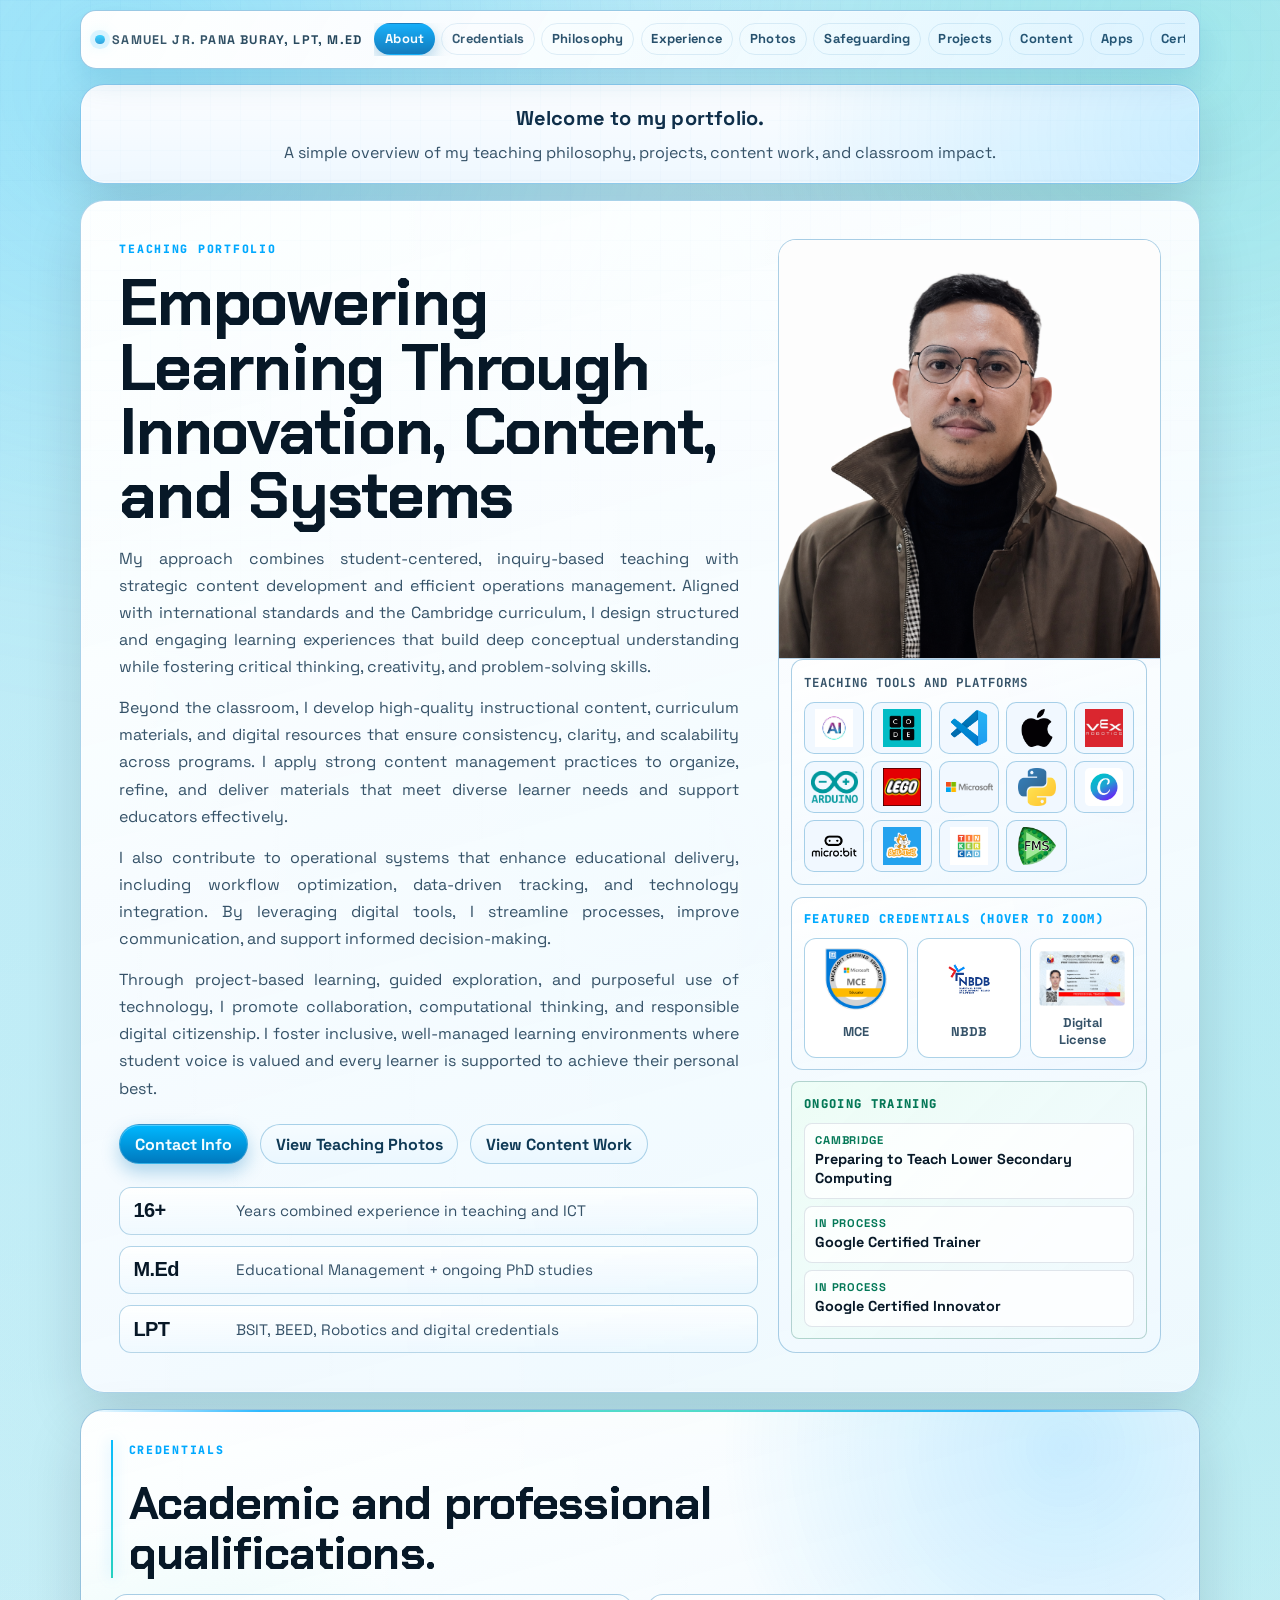
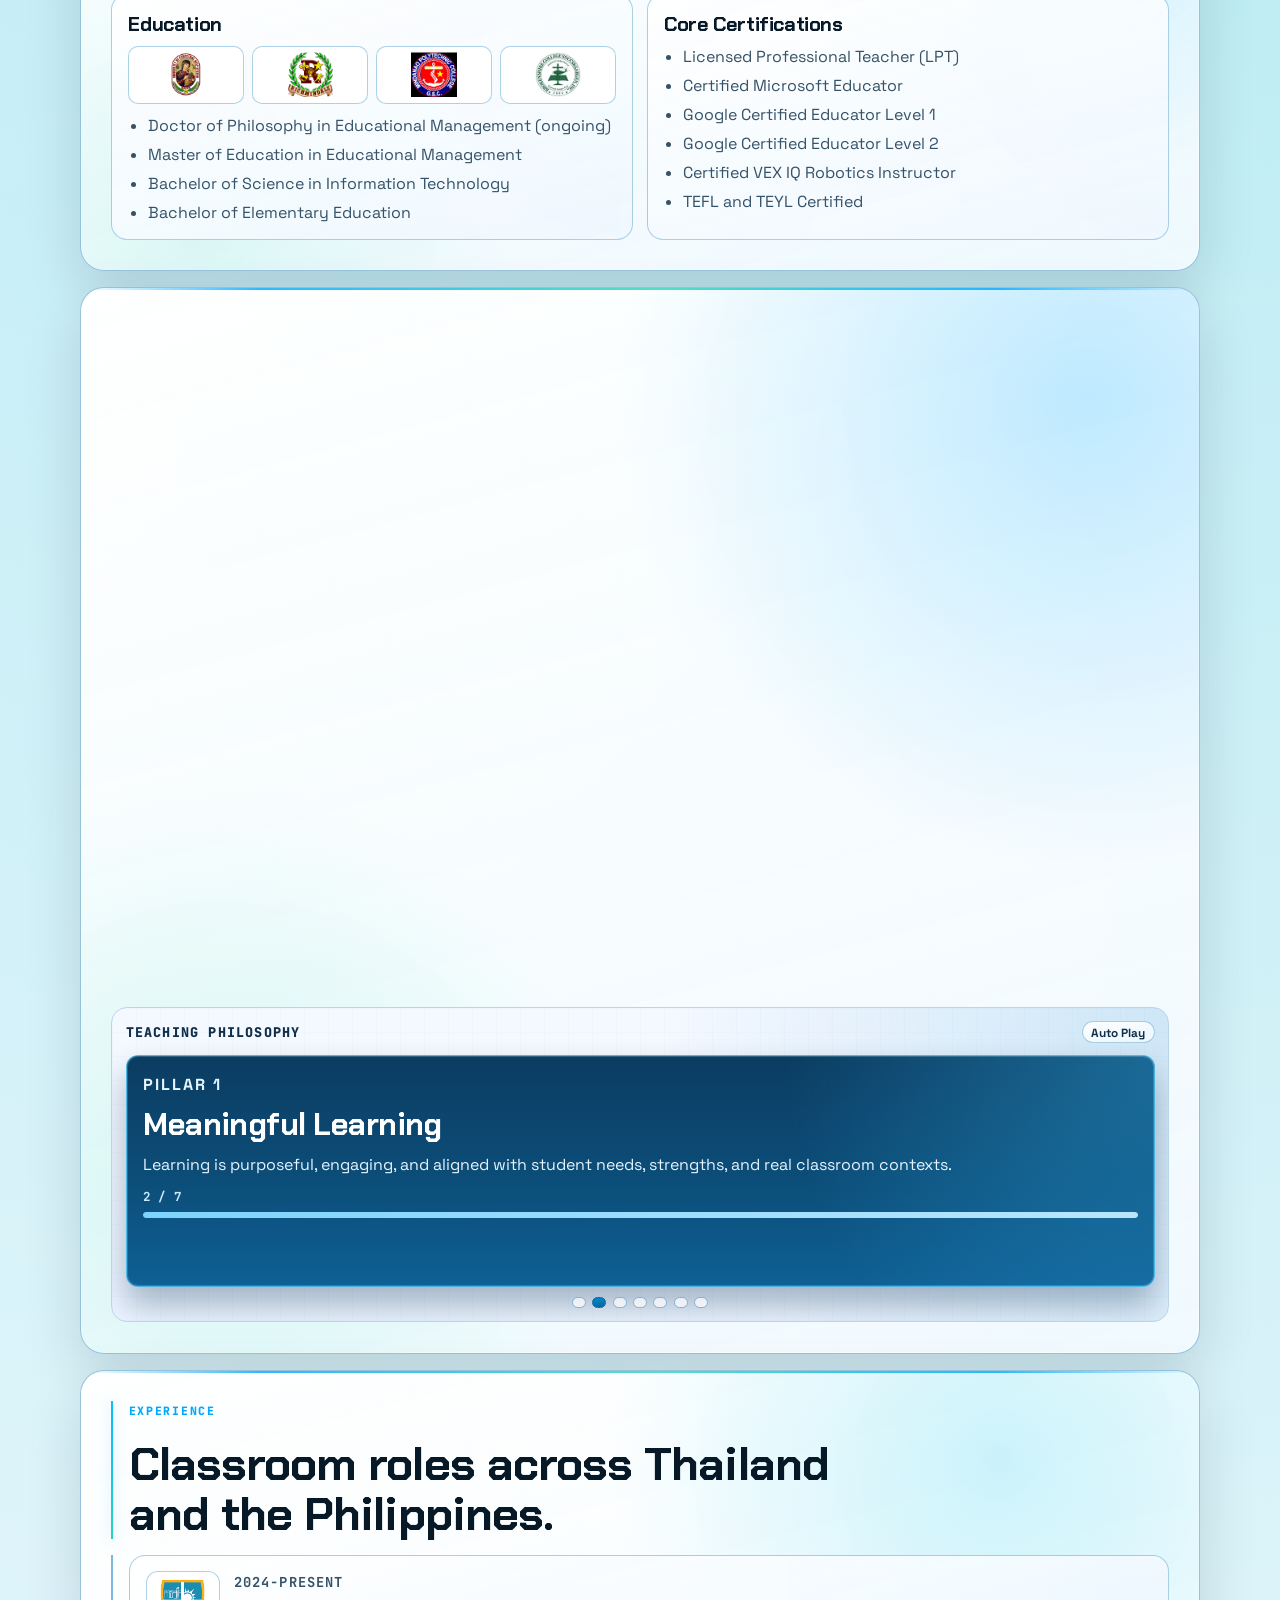
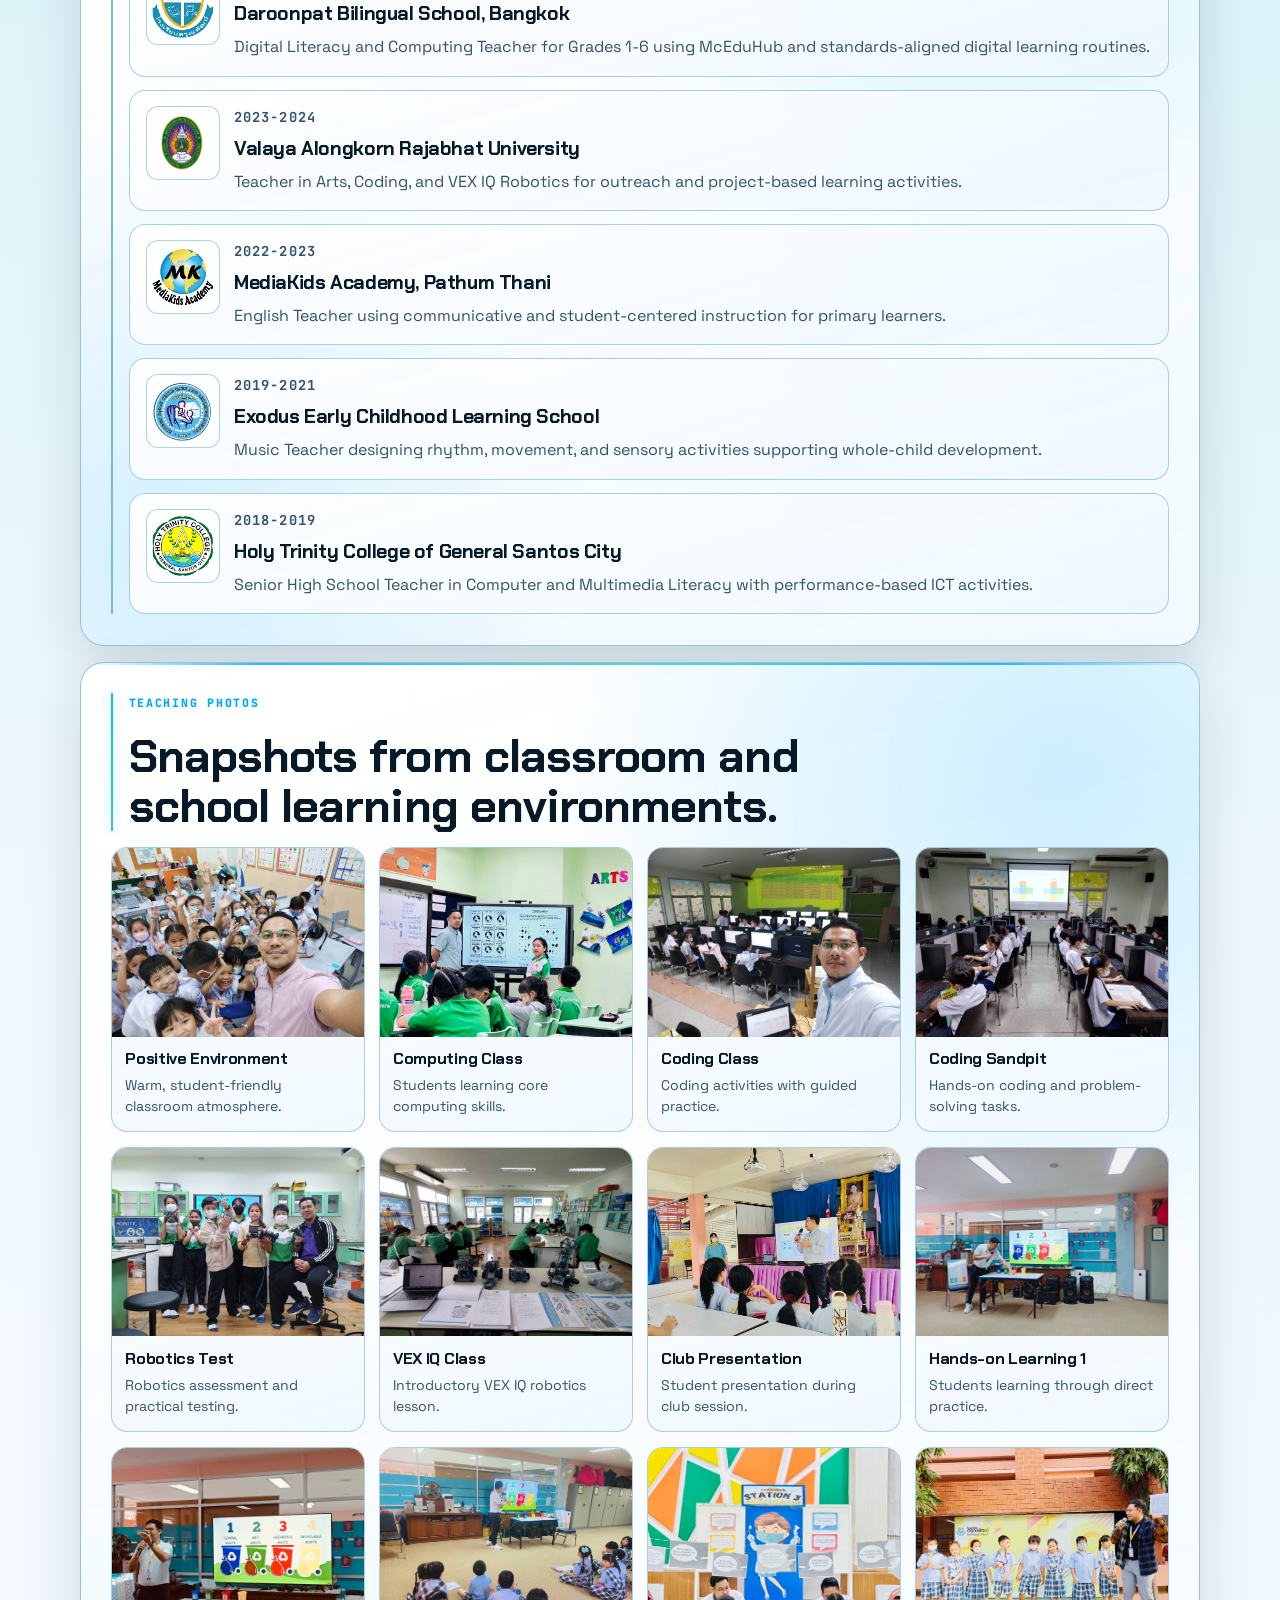
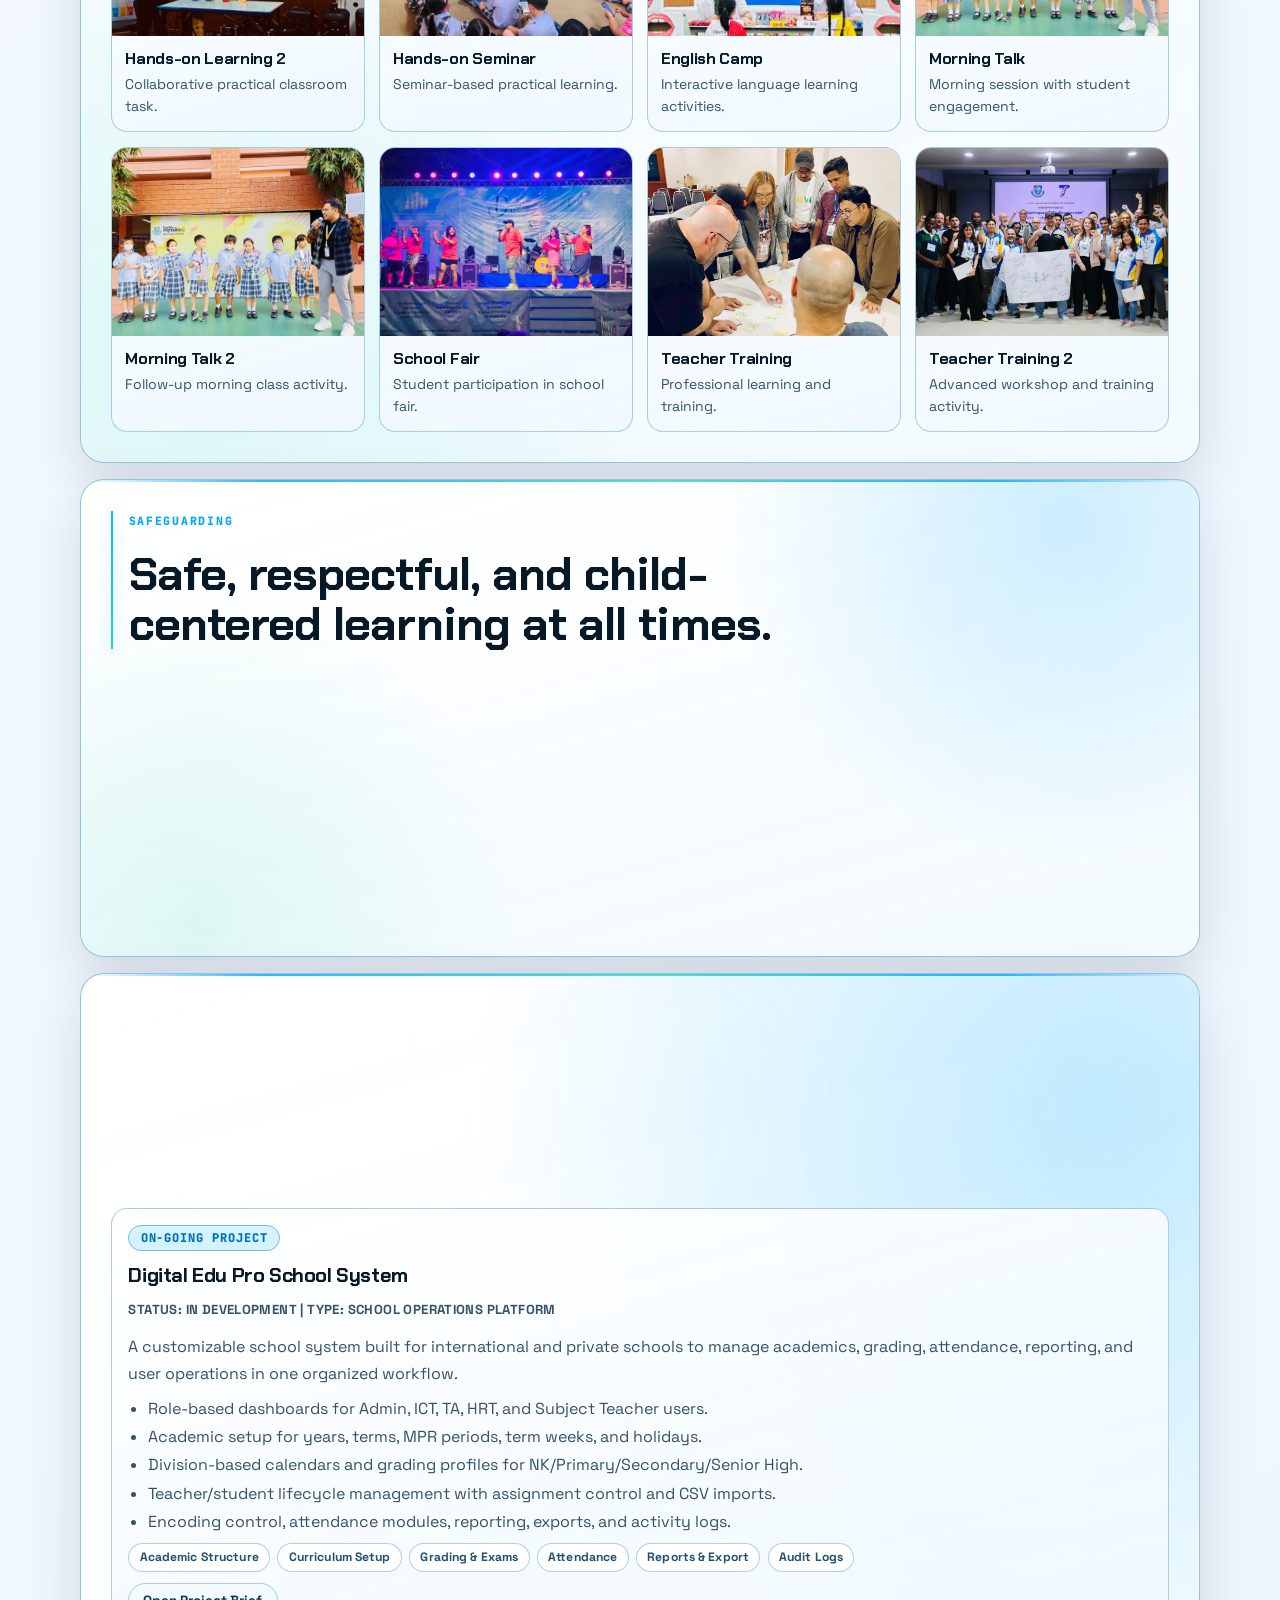
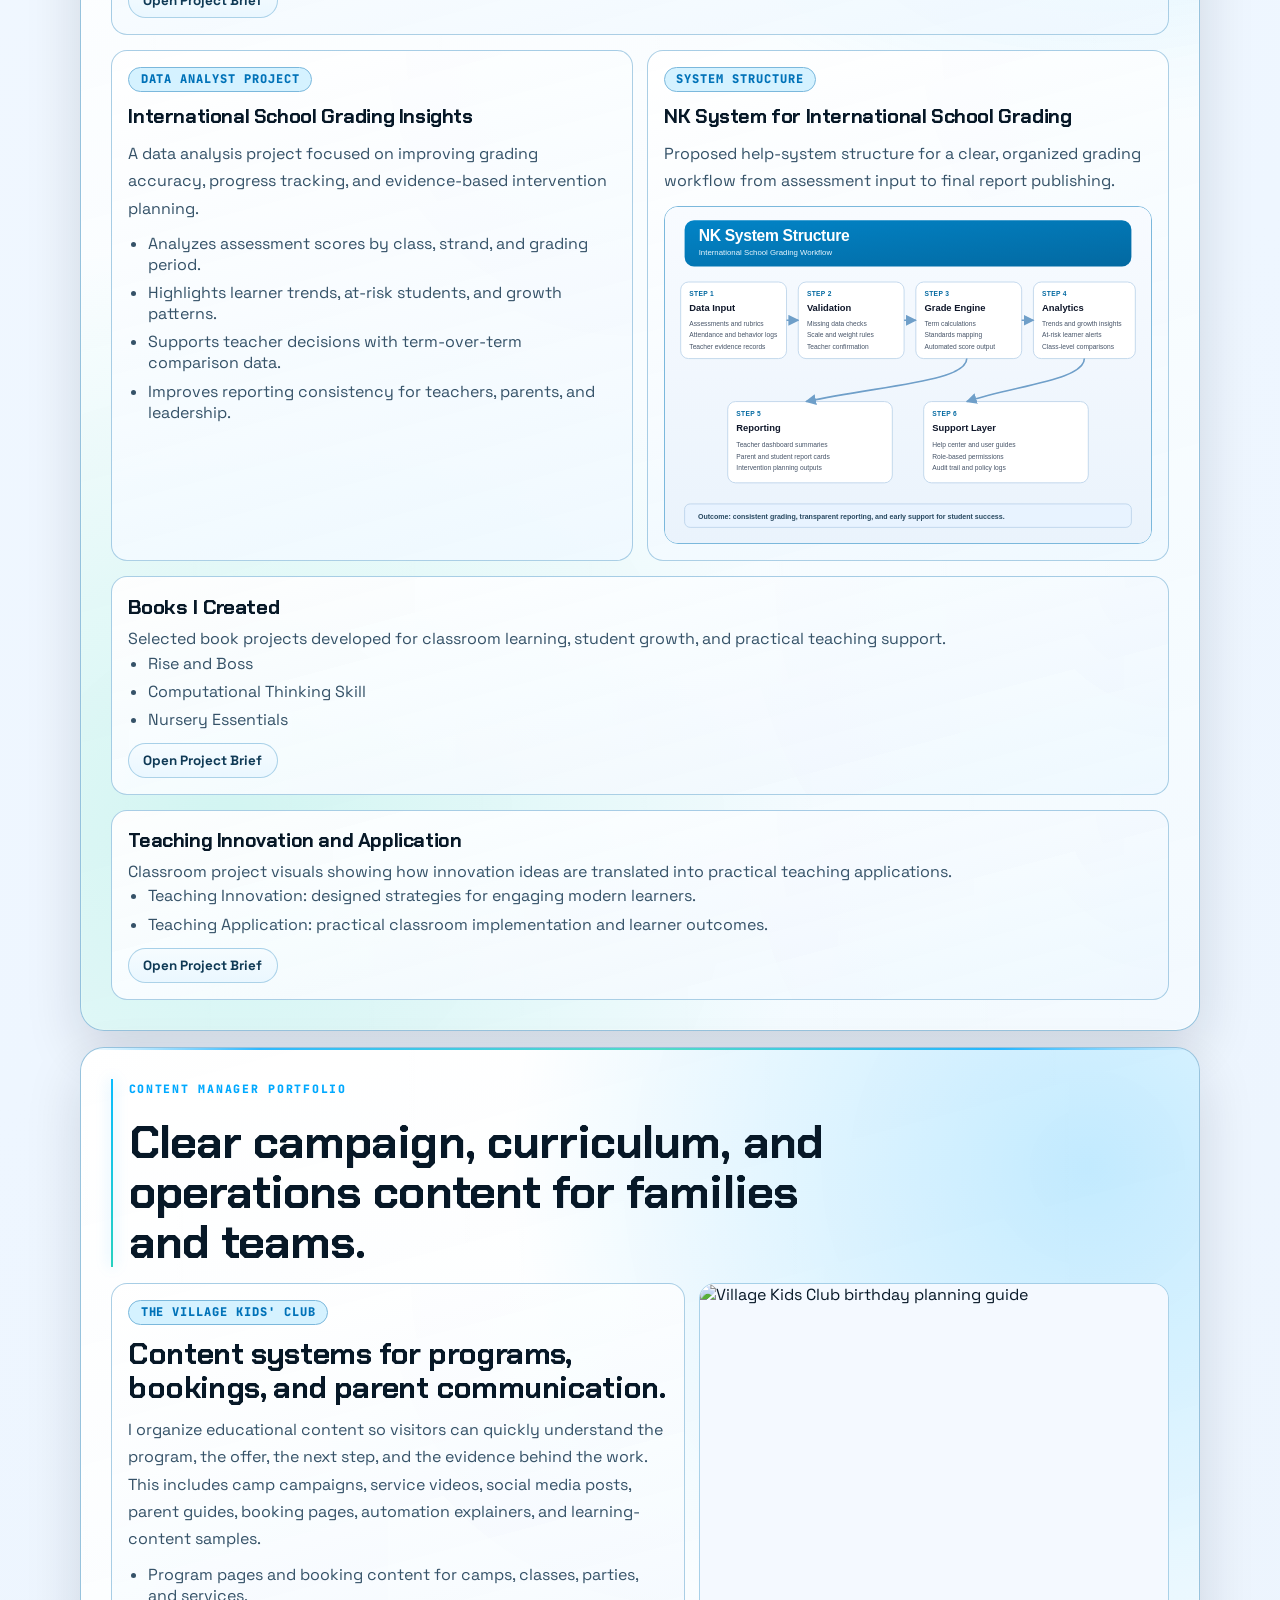
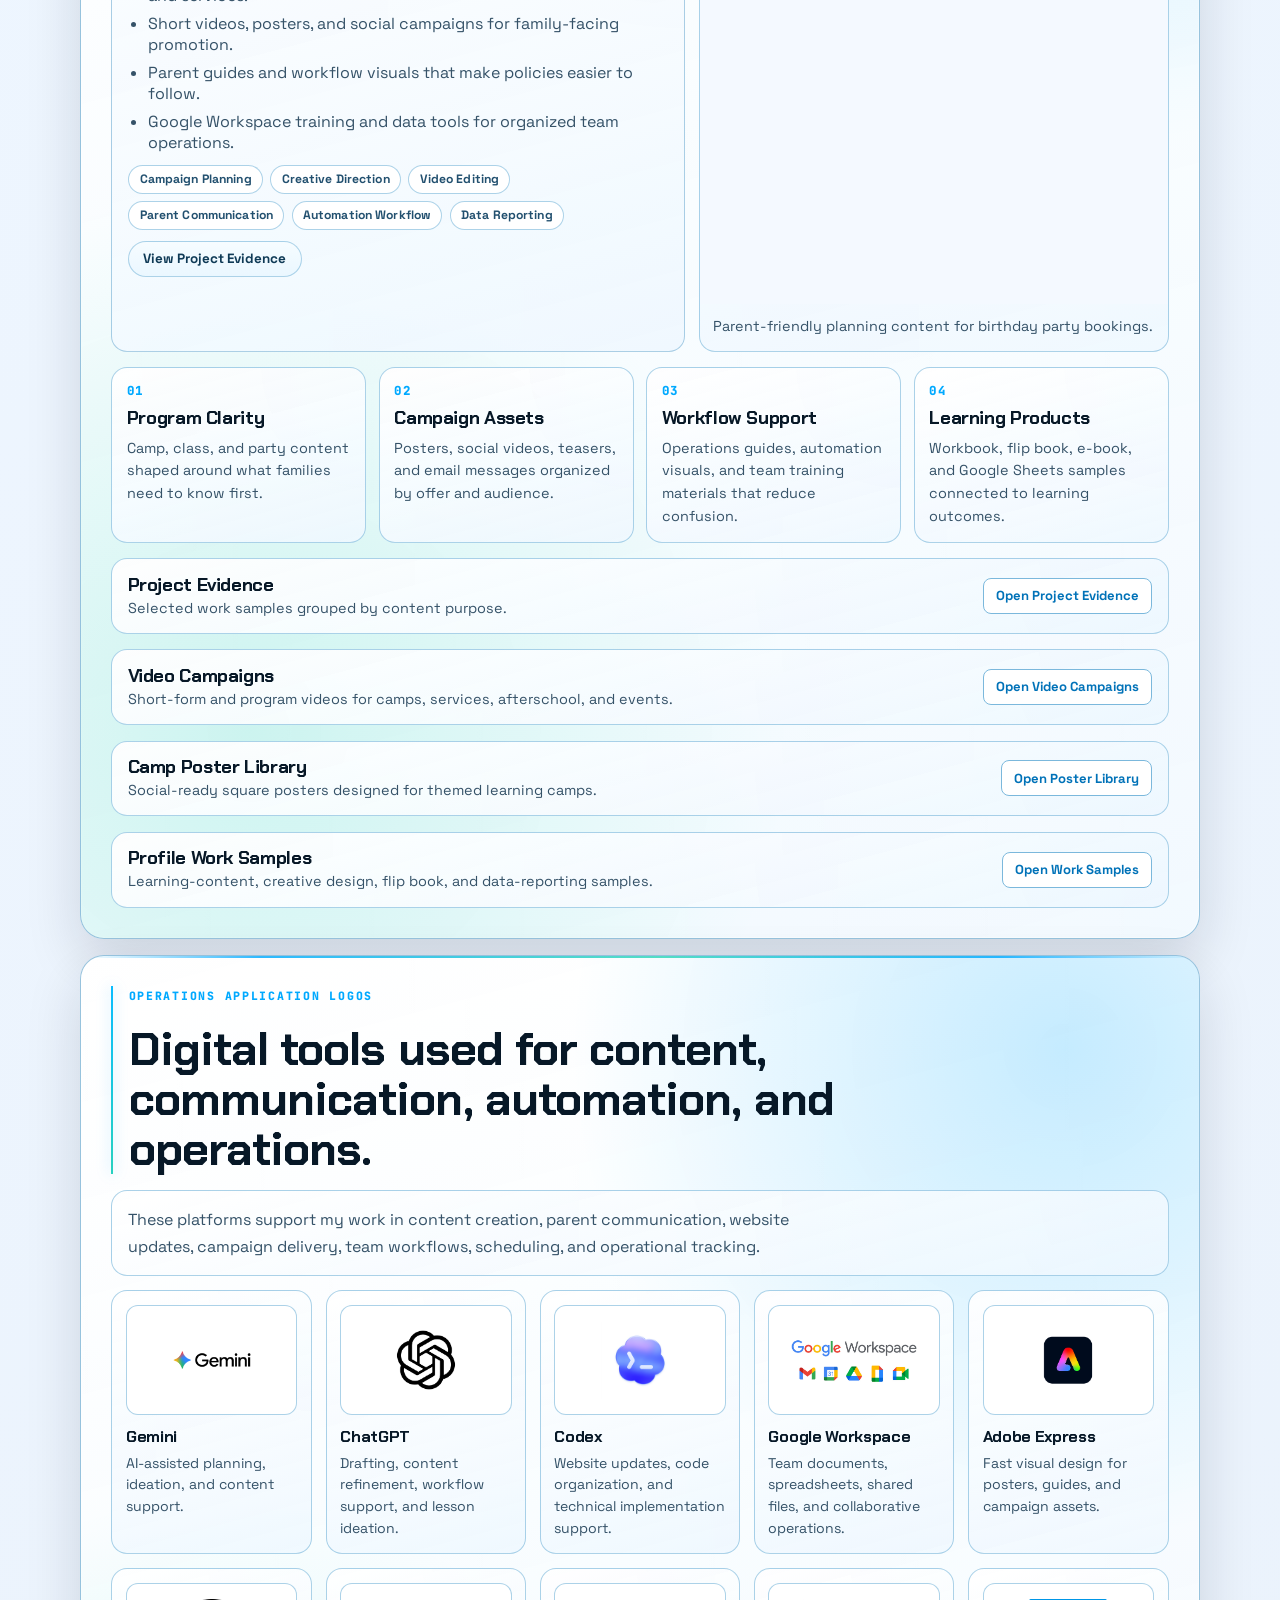
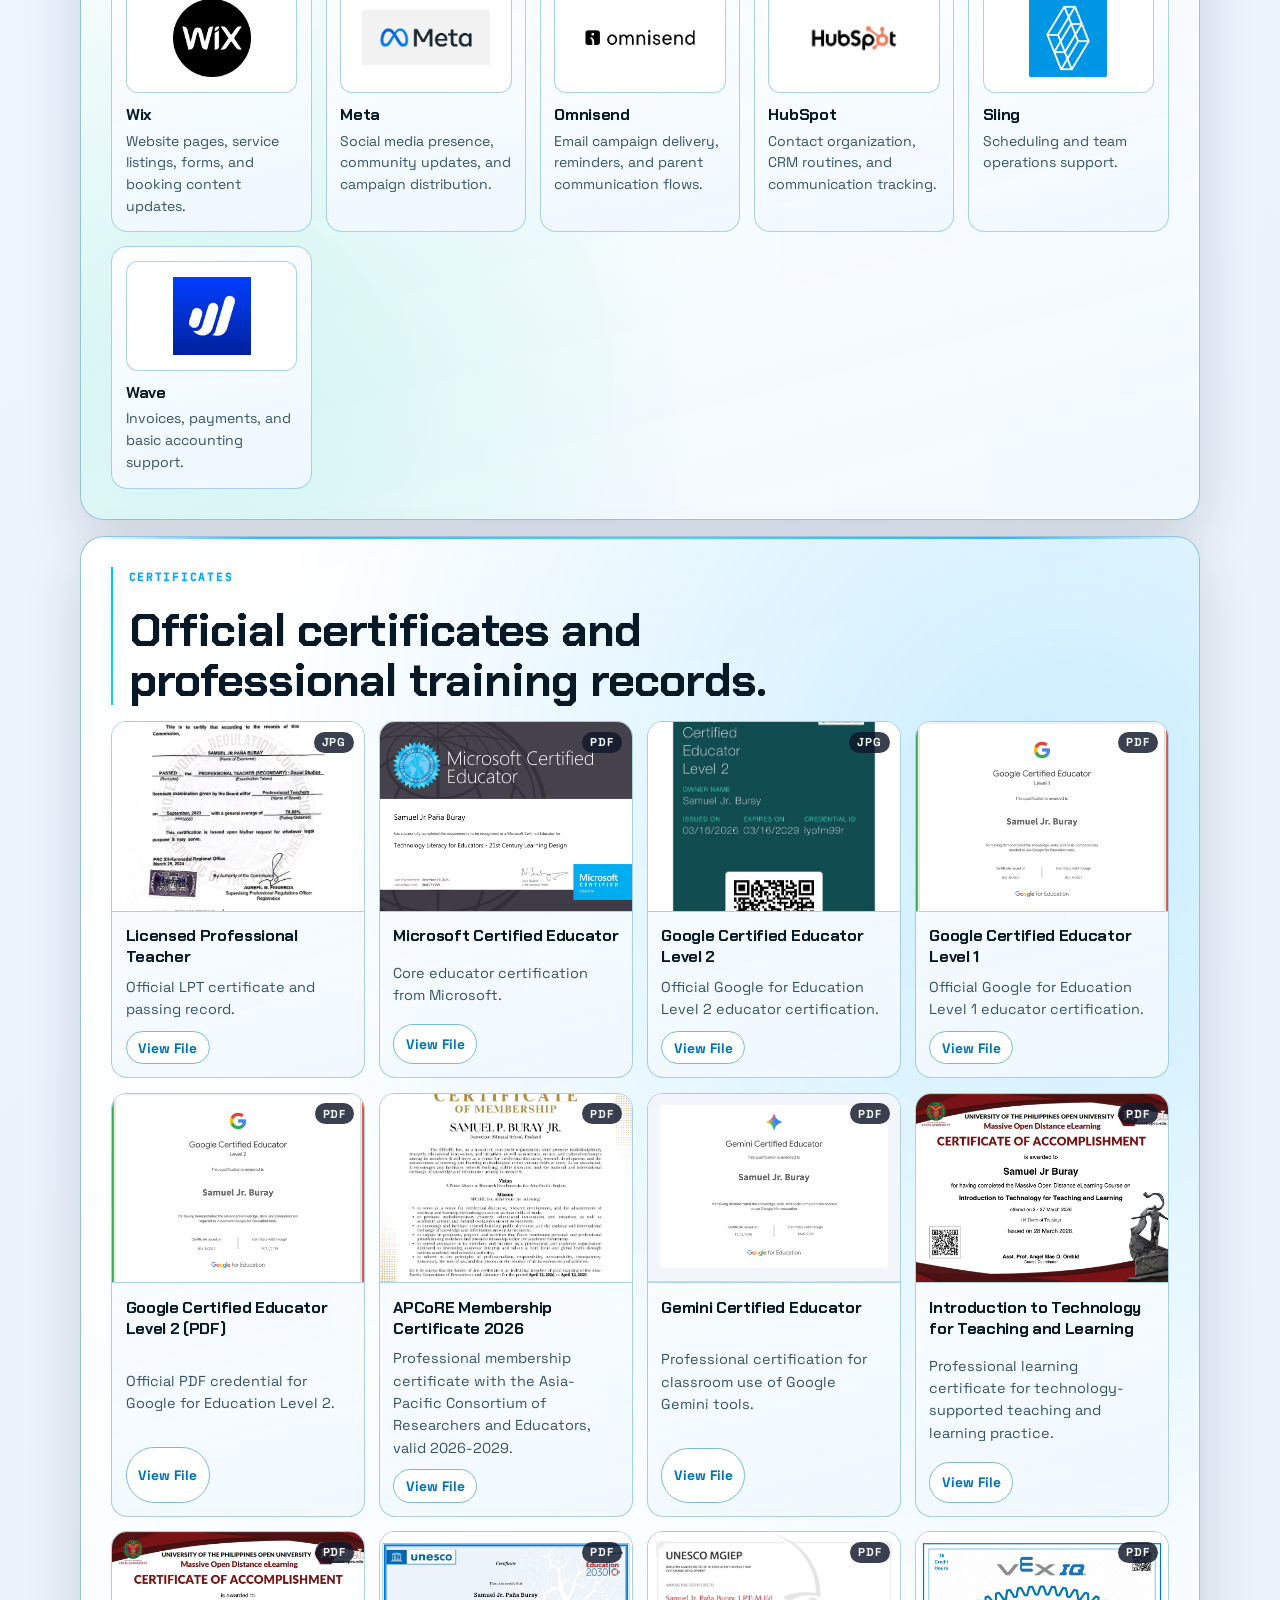
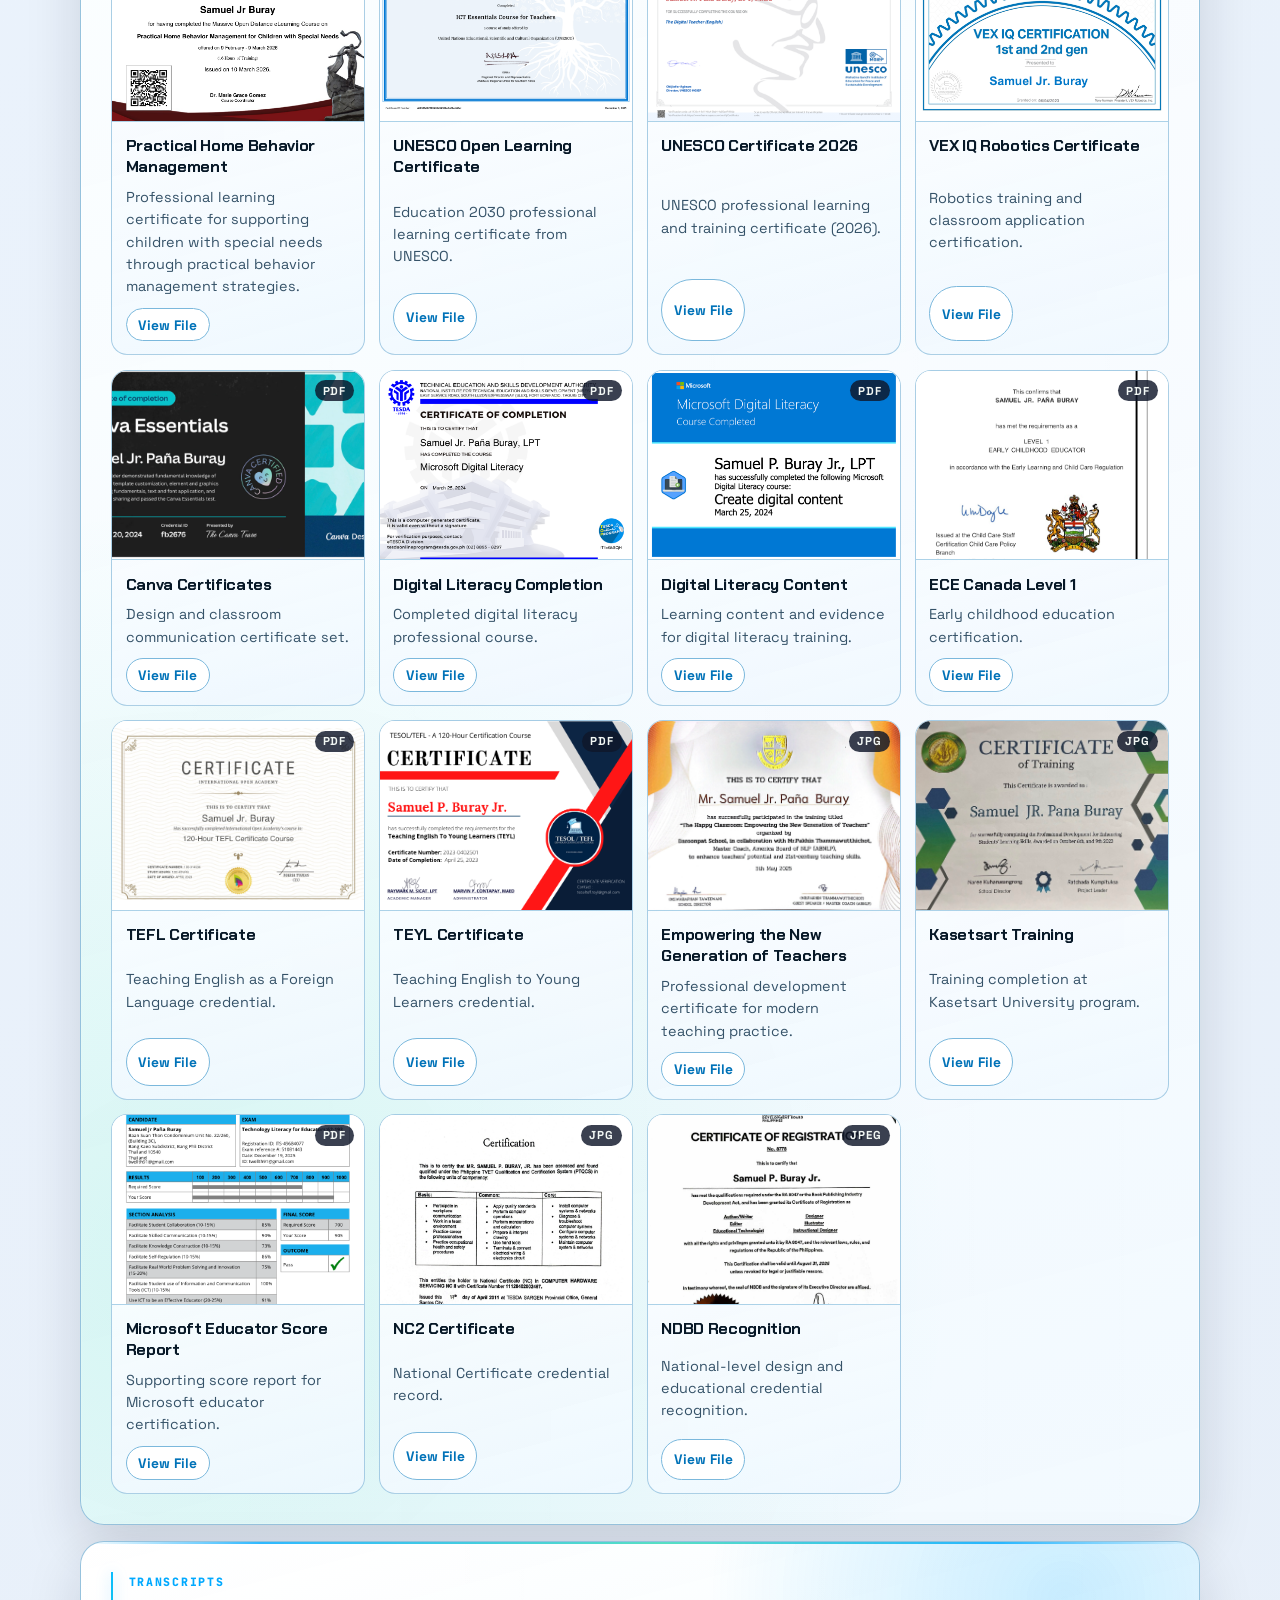
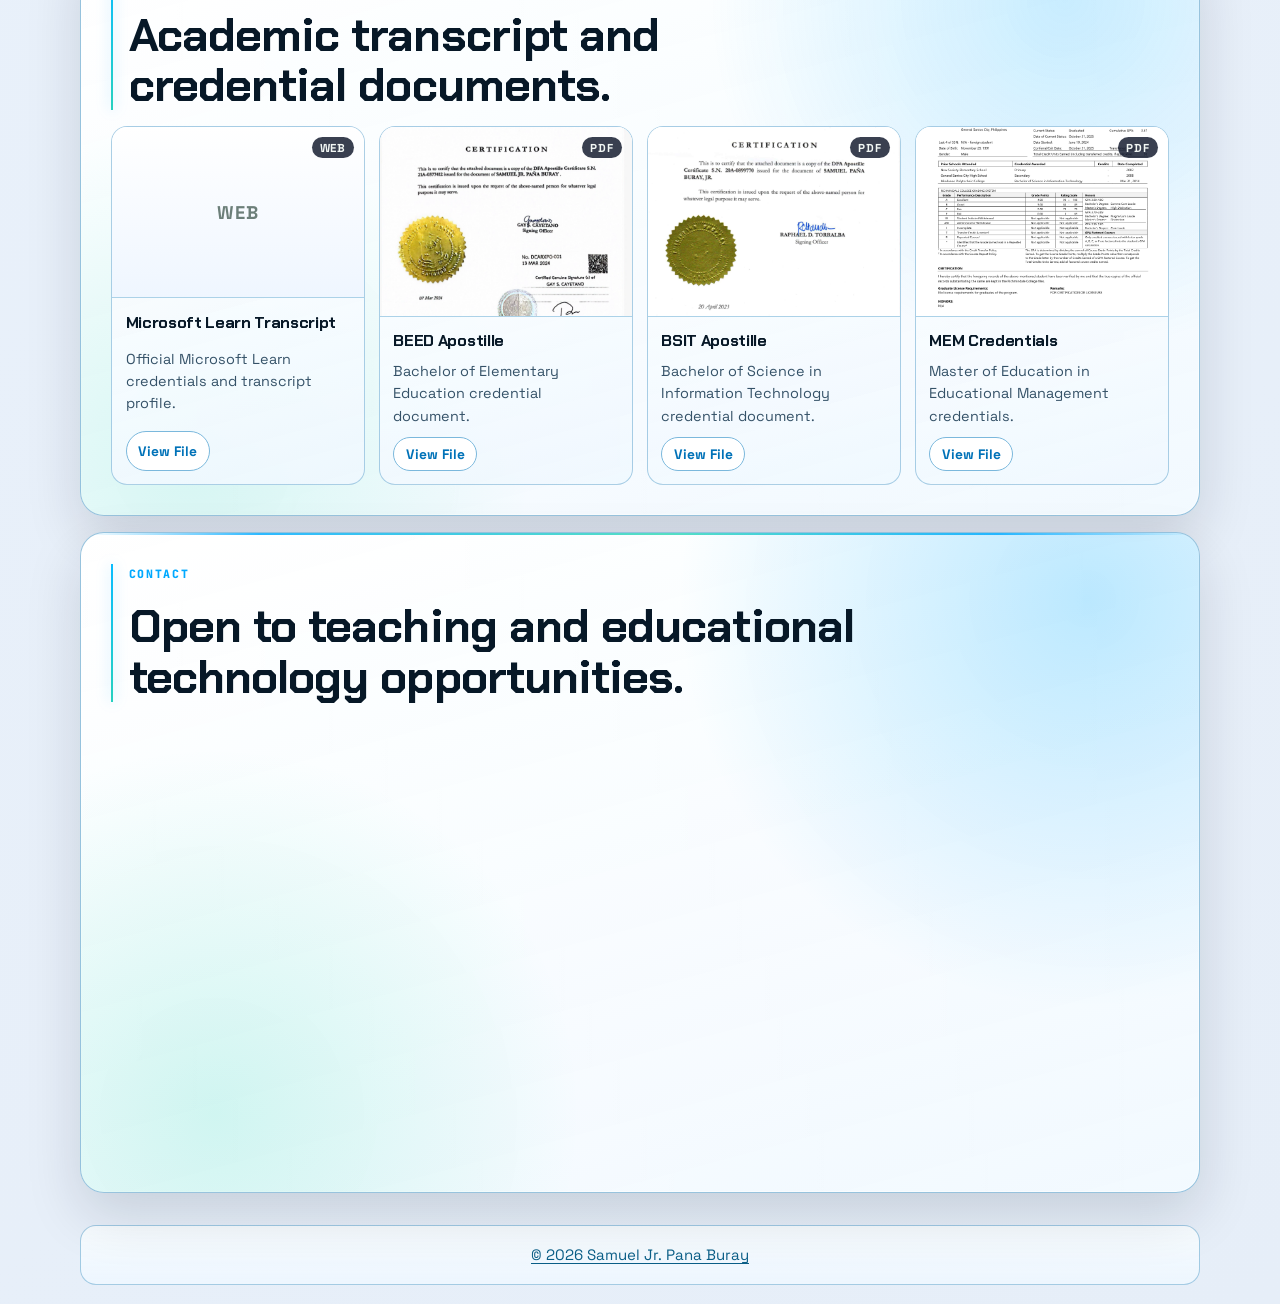
==== commit aca75f94: "Update portfolio content and certificates" ====
--- a/index.html
+++ b/index.html
@@ -25,7 +25,7 @@
       href="https://fonts.googleapis.com/css2?family=Chakra+Petch:wght@500;600;700&family=JetBrains+Mono:wght@500;700&family=Space+Grotesk:wght@400;500;700&display=swap"
       rel="stylesheet"
     />
-    <link rel="stylesheet" href="styles.css?v=20260411c05" />
+    <link rel="stylesheet" href="styles.css?v=20260417c02" />
   </head>
   <body>
     <header class="topbar">
@@ -132,9 +132,23 @@
             <p class="highlight-logo-title">Featured Credentials (Hover to Zoom)</p>
             <div class="highlight-logo-grid" id="highlight-logo-grid"></div>
           </div>
-          <p class="media-note">
-            Licensed Professional Teacher and Digital Literacy &amp; Computing Teacher
-          </p>
+          <div class="ongoing-training-strip">
+            <p class="ongoing-training-title">Ongoing Training</p>
+            <ul class="ongoing-training-list">
+              <li>
+                <span>Cambridge</span>
+                <strong>Preparing to Teach Lower Secondary Computing</strong>
+              </li>
+              <li>
+                <span>In Process</span>
+                <strong>Google Certified Trainer</strong>
+              </li>
+              <li>
+                <span>In Process</span>
+                <strong>Google Certified Innovator</strong>
+              </li>
+            </ul>
+          </div>
         </aside>
       </section>
 
@@ -524,7 +538,11 @@
               <span>Data Reporting</span>
             </div>
             <div class="project-card-actions">
-              <a class="button button-secondary" href="#content-manager-evidence-grid">
+              <a
+                class="button button-secondary"
+                href="#content-manager-evidence-grid"
+                data-content-manager-open="content-manager-evidence-grid"
+              >
                 View Project Evidence
               </a>
             </div>
@@ -564,34 +582,86 @@
 
         <div class="content-manager-block" data-reveal>
           <div class="content-manager-block-heading">
-            <h3>Project Evidence</h3>
-            <p>Selected work samples grouped by content purpose.</p>
-          </div>
-          <div class="content-manager-evidence-grid" id="content-manager-evidence-grid"></div>
+            <div>
+              <h3>Project Evidence</h3>
+              <p>Selected work samples grouped by content purpose.</p>
+            </div>
+            <button
+              class="content-manager-toggle"
+              type="button"
+              aria-expanded="false"
+              aria-controls="content-manager-evidence-grid"
+              data-content-manager-toggle
+              data-open-label="Open Project Evidence"
+              data-close-label="Hide Project Evidence"
+            >
+              Open Project Evidence
+            </button>
+          </div>
+          <div class="content-manager-evidence-grid" id="content-manager-evidence-grid" hidden></div>
         </div>
 
         <div class="content-manager-block" data-reveal>
           <div class="content-manager-block-heading">
-            <h3>Video Campaigns</h3>
-            <p>Short-form and program videos for camps, services, afterschool, and events.</p>
-          </div>
-          <div class="content-manager-video-grid" id="content-manager-video-grid"></div>
+            <div>
+              <h3>Video Campaigns</h3>
+              <p>Short-form and program videos for camps, services, afterschool, and events.</p>
+            </div>
+            <button
+              class="content-manager-toggle"
+              type="button"
+              aria-expanded="false"
+              aria-controls="content-manager-video-grid"
+              data-content-manager-toggle
+              data-open-label="Open Video Campaigns"
+              data-close-label="Hide Video Campaigns"
+            >
+              Open Video Campaigns
+            </button>
+          </div>
+          <div class="content-manager-video-grid" id="content-manager-video-grid" hidden></div>
         </div>
 
         <div class="content-manager-block" data-reveal>
           <div class="content-manager-block-heading">
-            <h3>Camp Poster Library</h3>
-            <p>Social-ready square posters designed for themed learning camps.</p>
-          </div>
-          <div class="content-manager-poster-grid" id="content-manager-poster-grid"></div>
+            <div>
+              <h3>Camp Poster Library</h3>
+              <p>Social-ready square posters designed for themed learning camps.</p>
+            </div>
+            <button
+              class="content-manager-toggle"
+              type="button"
+              aria-expanded="false"
+              aria-controls="content-manager-poster-grid"
+              data-content-manager-toggle
+              data-open-label="Open Poster Library"
+              data-close-label="Hide Poster Library"
+            >
+              Open Poster Library
+            </button>
+          </div>
+          <div class="content-manager-poster-grid" id="content-manager-poster-grid" hidden></div>
         </div>
 
         <div class="content-manager-block" data-reveal>
           <div class="content-manager-block-heading">
-            <h3>Profile Work Samples</h3>
-            <p>Learning-content, creative design, flip book, and data-reporting samples.</p>
-          </div>
-          <div class="content-manager-work-grid" id="content-manager-work-grid"></div>
+            <div>
+              <h3>Profile Work Samples</h3>
+              <p>Learning-content, creative design, flip book, and data-reporting samples.</p>
+            </div>
+            <button
+              class="content-manager-toggle"
+              type="button"
+              aria-expanded="false"
+              aria-controls="content-manager-work-grid"
+              data-content-manager-toggle
+              data-open-label="Open Work Samples"
+              data-close-label="Hide Work Samples"
+            >
+              Open Work Samples
+            </button>
+          </div>
+          <div class="content-manager-work-grid" id="content-manager-work-grid" hidden></div>
         </div>
       </section>
 
@@ -706,6 +776,6 @@
       </div>
     </div>
 
-    <script src="main.js?v=20260411c05"></script>
+    <script src="main.js?v=20260417c02"></script>
   </body>
 </html>
--- a/styles.css
+++ b/styles.css
@@ -441,6 +441,56 @@
   text-align: center;
 }
 
+.ongoing-training-strip {
+  margin-top: 0.7rem;
+  padding: 0.72rem;
+  border: 1px solid rgba(68, 138, 128, 0.36);
+  border-radius: 8px;
+  background:
+    linear-gradient(135deg, rgba(236, 253, 245, 0.92), rgba(240, 249, 255, 0.96)),
+    #ffffff;
+}
+
+.ongoing-training-title {
+  margin-bottom: 0.52rem;
+  color: #047857;
+  font-size: 0.76rem;
+  font-weight: 800;
+  letter-spacing: 0.11em;
+  text-transform: uppercase;
+}
+
+.ongoing-training-list {
+  display: grid;
+  gap: 0.46rem;
+  margin: 0;
+  padding: 0;
+  list-style: none;
+}
+
+.ongoing-training-list li {
+  display: grid;
+  gap: 0.16rem;
+  padding: 0.58rem 0.62rem;
+  border: 1px solid rgba(148, 163, 184, 0.28);
+  border-radius: 8px;
+  background: rgba(255, 255, 255, 0.78);
+}
+
+.ongoing-training-list span {
+  color: #047857;
+  font-size: 0.7rem;
+  font-weight: 800;
+  letter-spacing: 0.08em;
+  text-transform: uppercase;
+}
+
+.ongoing-training-list strong {
+  color: var(--ink);
+  font-size: 0.9rem;
+  line-height: 1.35;
+}
+
 .hero-media-visual {
   position: relative;
   width: calc(100% + 1.6rem);
@@ -1405,6 +1455,7 @@
 
 .content-manager-block {
   margin-top: 0.95rem;
+  scroll-margin-top: 104px;
   display: grid;
   gap: 0.75rem;
 }
@@ -1415,7 +1466,50 @@
   border-radius: var(--radius-md);
   background: rgba(255, 255, 255, 0.72);
   display: grid;
+  grid-template-columns: minmax(0, 1fr) auto;
+  align-items: center;
   gap: 0.28rem;
+}
+
+.content-manager-toggle {
+  justify-self: end;
+  min-height: 2.25rem;
+  padding: 0.42rem 0.76rem;
+  border: 1px solid var(--line-strong);
+  border-radius: 8px;
+  background: #ffffff;
+  color: var(--accent-strong);
+  cursor: pointer;
+  font: inherit;
+  font-size: 0.82rem;
+  font-weight: 800;
+  line-height: 1.2;
+}
+
+.content-manager-toggle:hover,
+.content-manager-toggle:focus-visible {
+  border-color: #8db8de;
+  background: #f3f9ff;
+}
+
+.content-manager-toggle[aria-expanded="true"] {
+  background: var(--accent);
+  border-color: transparent;
+  color: #f5fbff;
+}
+
+.content-manager-block.is-open .content-manager-block-heading {
+  border-color: var(--line-strong);
+  background:
+    linear-gradient(180deg, rgba(255, 255, 255, 0.9), rgba(241, 248, 255, 0.86)),
+    #ffffff;
+}
+
+.content-manager-evidence-grid[hidden],
+.content-manager-video-grid[hidden],
+.content-manager-poster-grid[hidden],
+.content-manager-work-grid[hidden] {
+  display: none;
 }
 
 .content-manager-evidence-grid,
@@ -1559,6 +1653,10 @@
   object-fit: contain;
 }
 
+.content-manager-video-card.is-standard video {
+  aspect-ratio: 4 / 3;
+}
+
 .content-manager-video-card.is-wide video {
   aspect-ratio: 16 / 5;
 }
@@ -2021,6 +2119,7 @@
 .project-tag,
 .logo-title,
 .highlight-logo-title,
+.ongoing-training-title,
 .presentation-head p,
 .presentation-footer > span {
   font-family: "JetBrains Mono", "Space Grotesk", sans-serif;
@@ -2511,6 +2610,15 @@
     grid-template-columns: 1fr;
   }
 
+  .content-manager-block-heading {
+    grid-template-columns: 1fr;
+    gap: 0.72rem;
+  }
+
+  .content-manager-toggle {
+    justify-self: stretch;
+  }
+
   .content-manager-poster-grid {
     grid-template-columns: repeat(2, minmax(0, 1fr));
   }
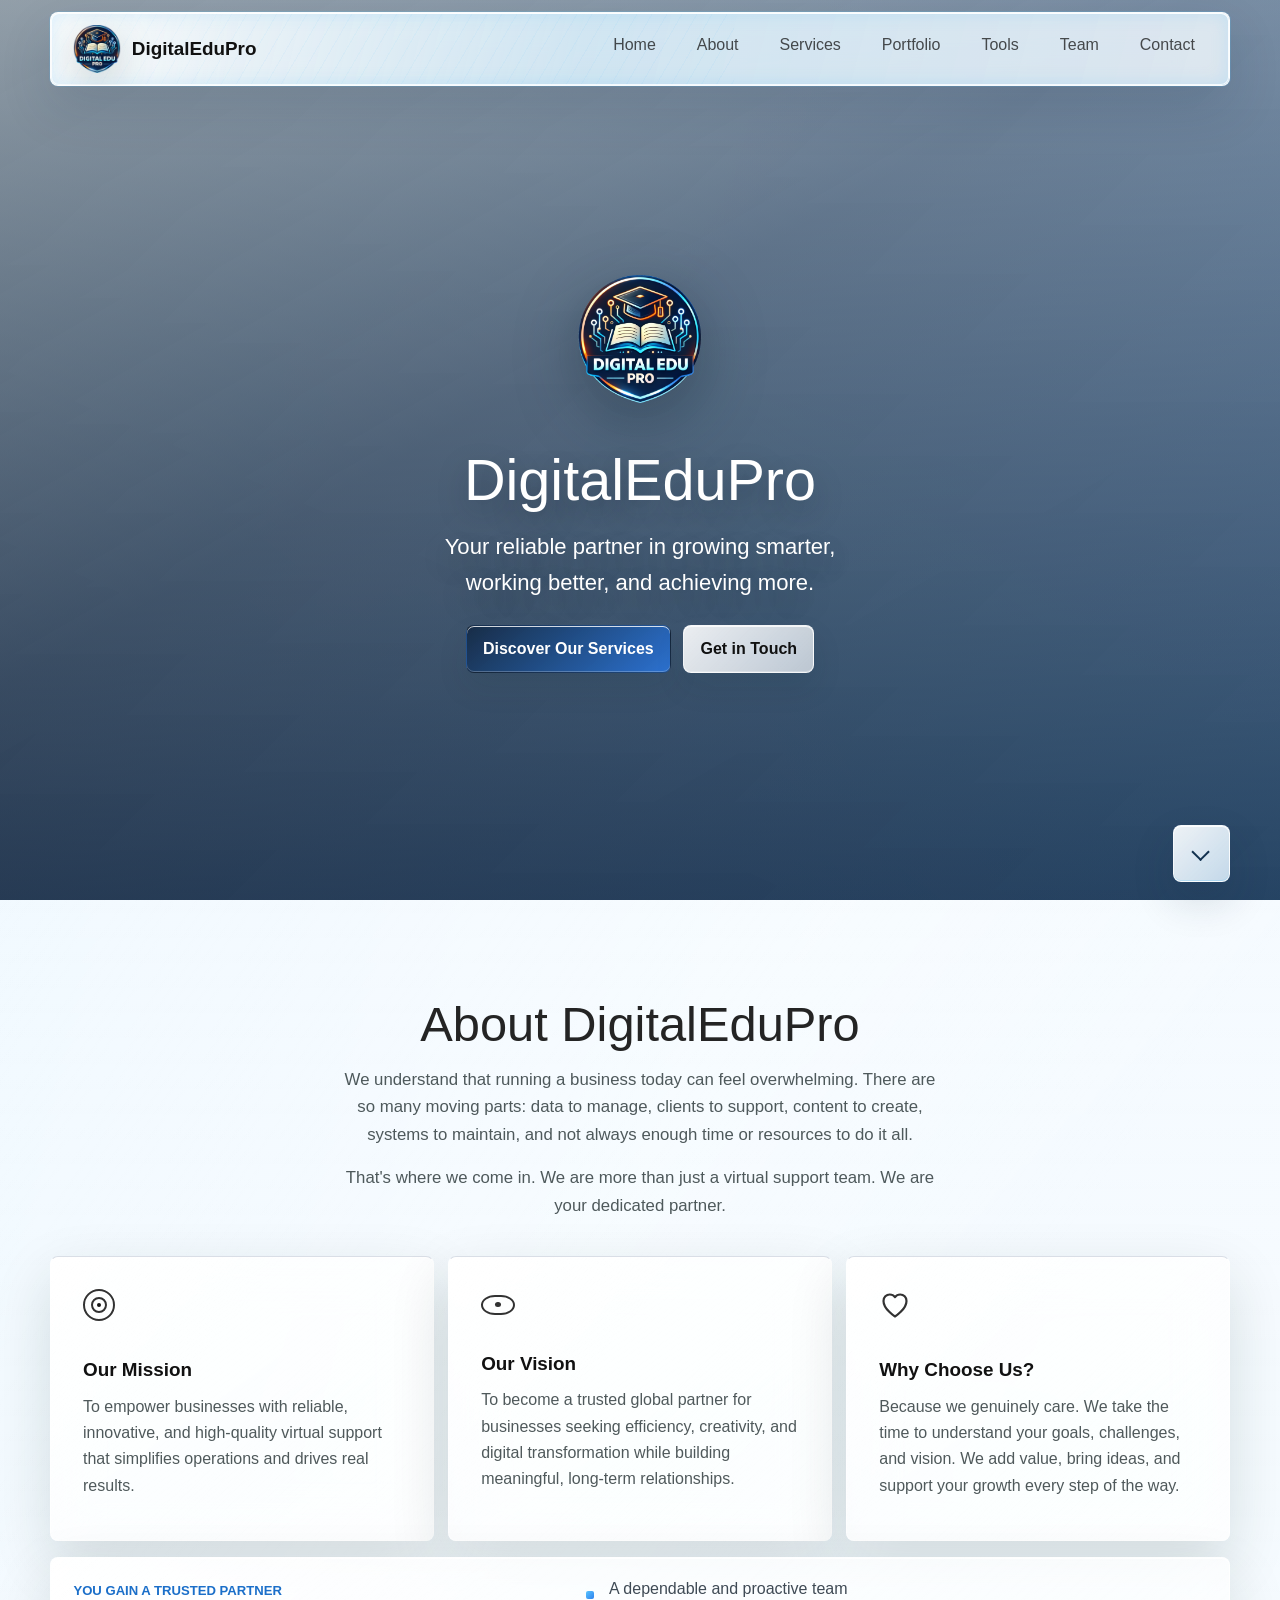
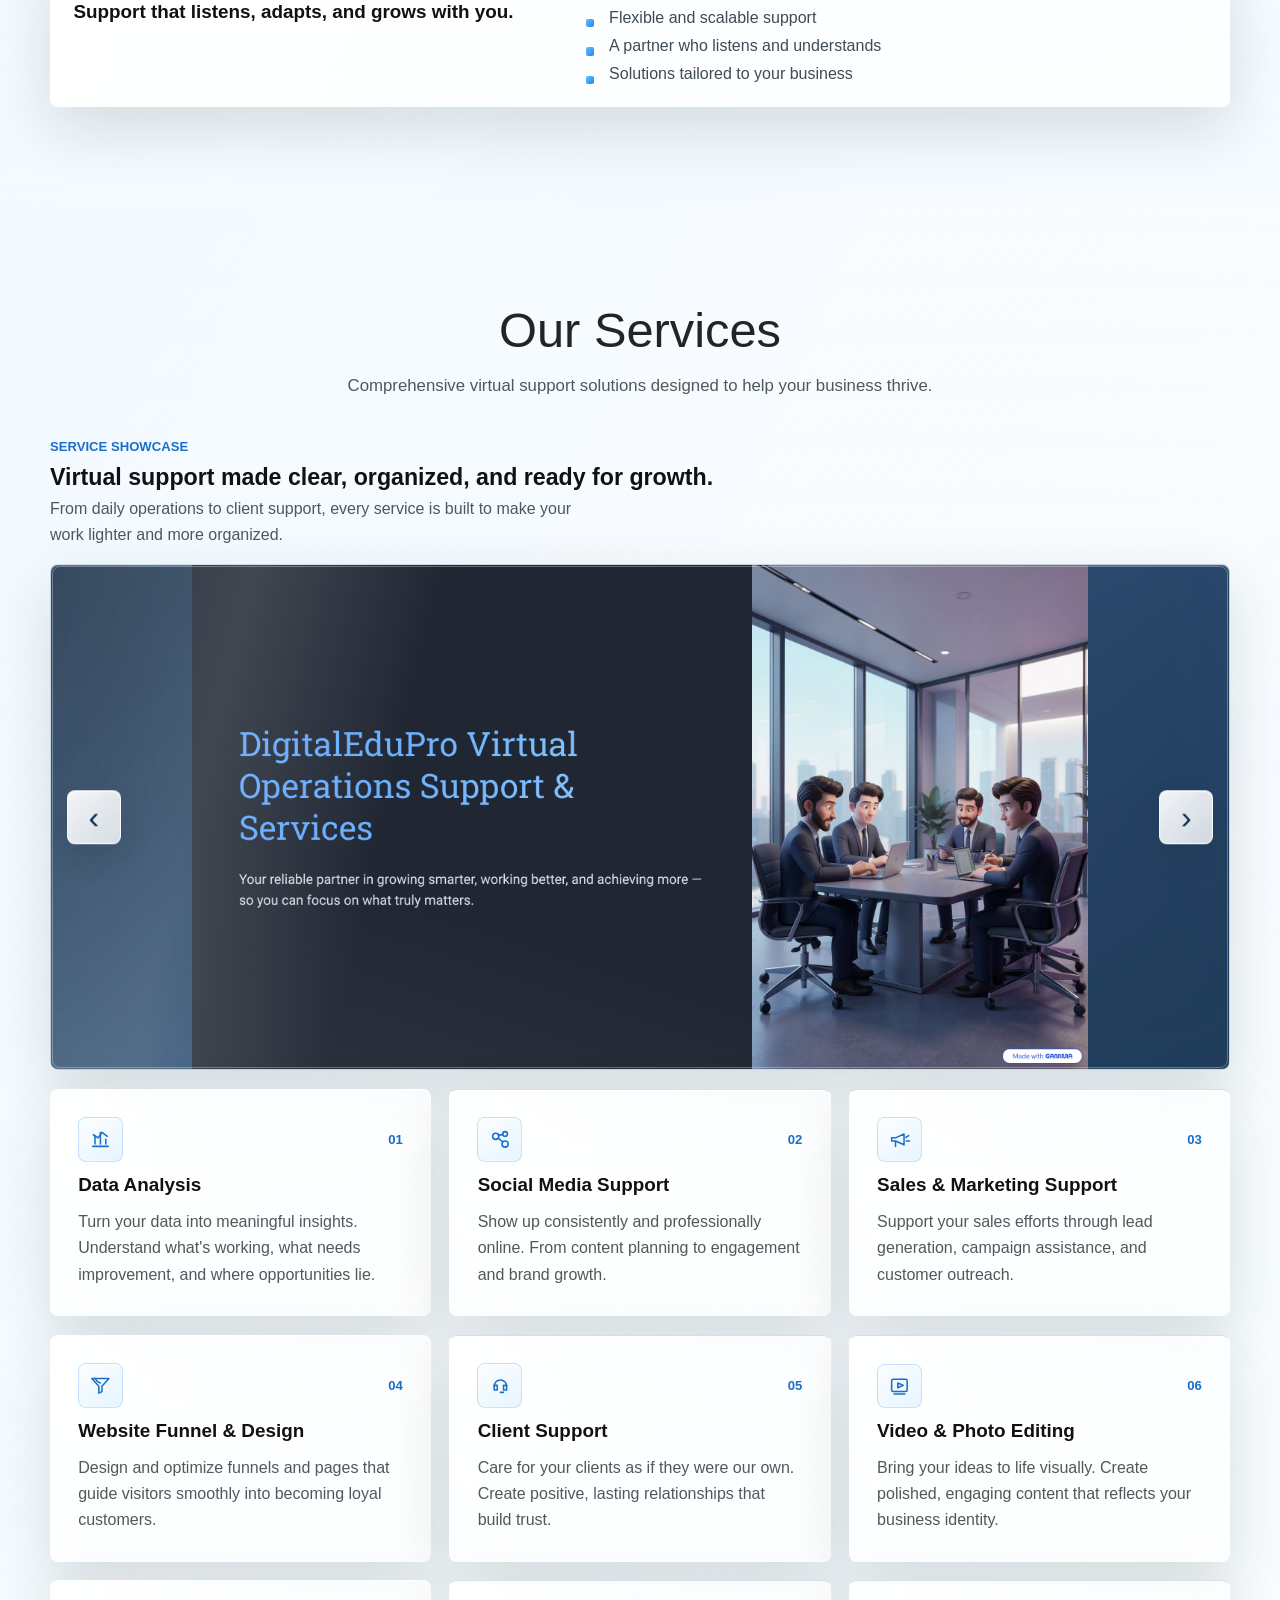
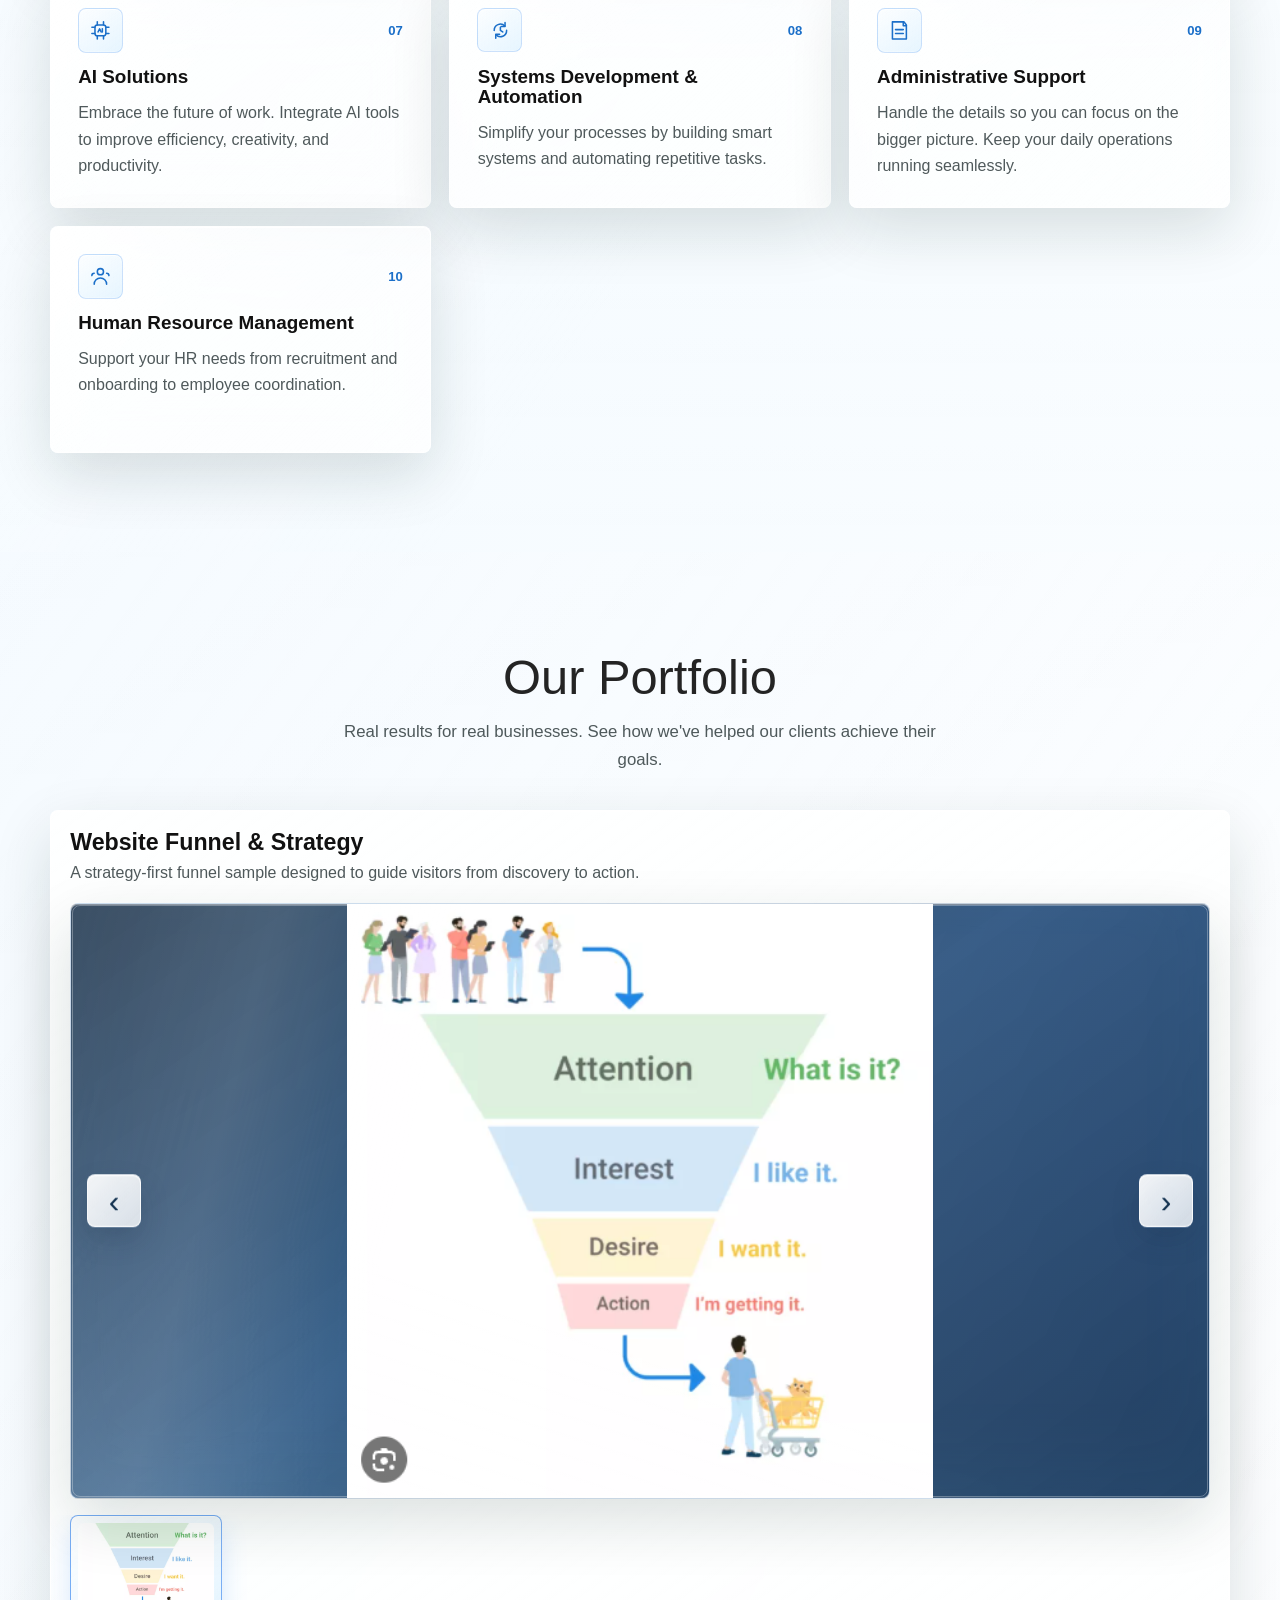
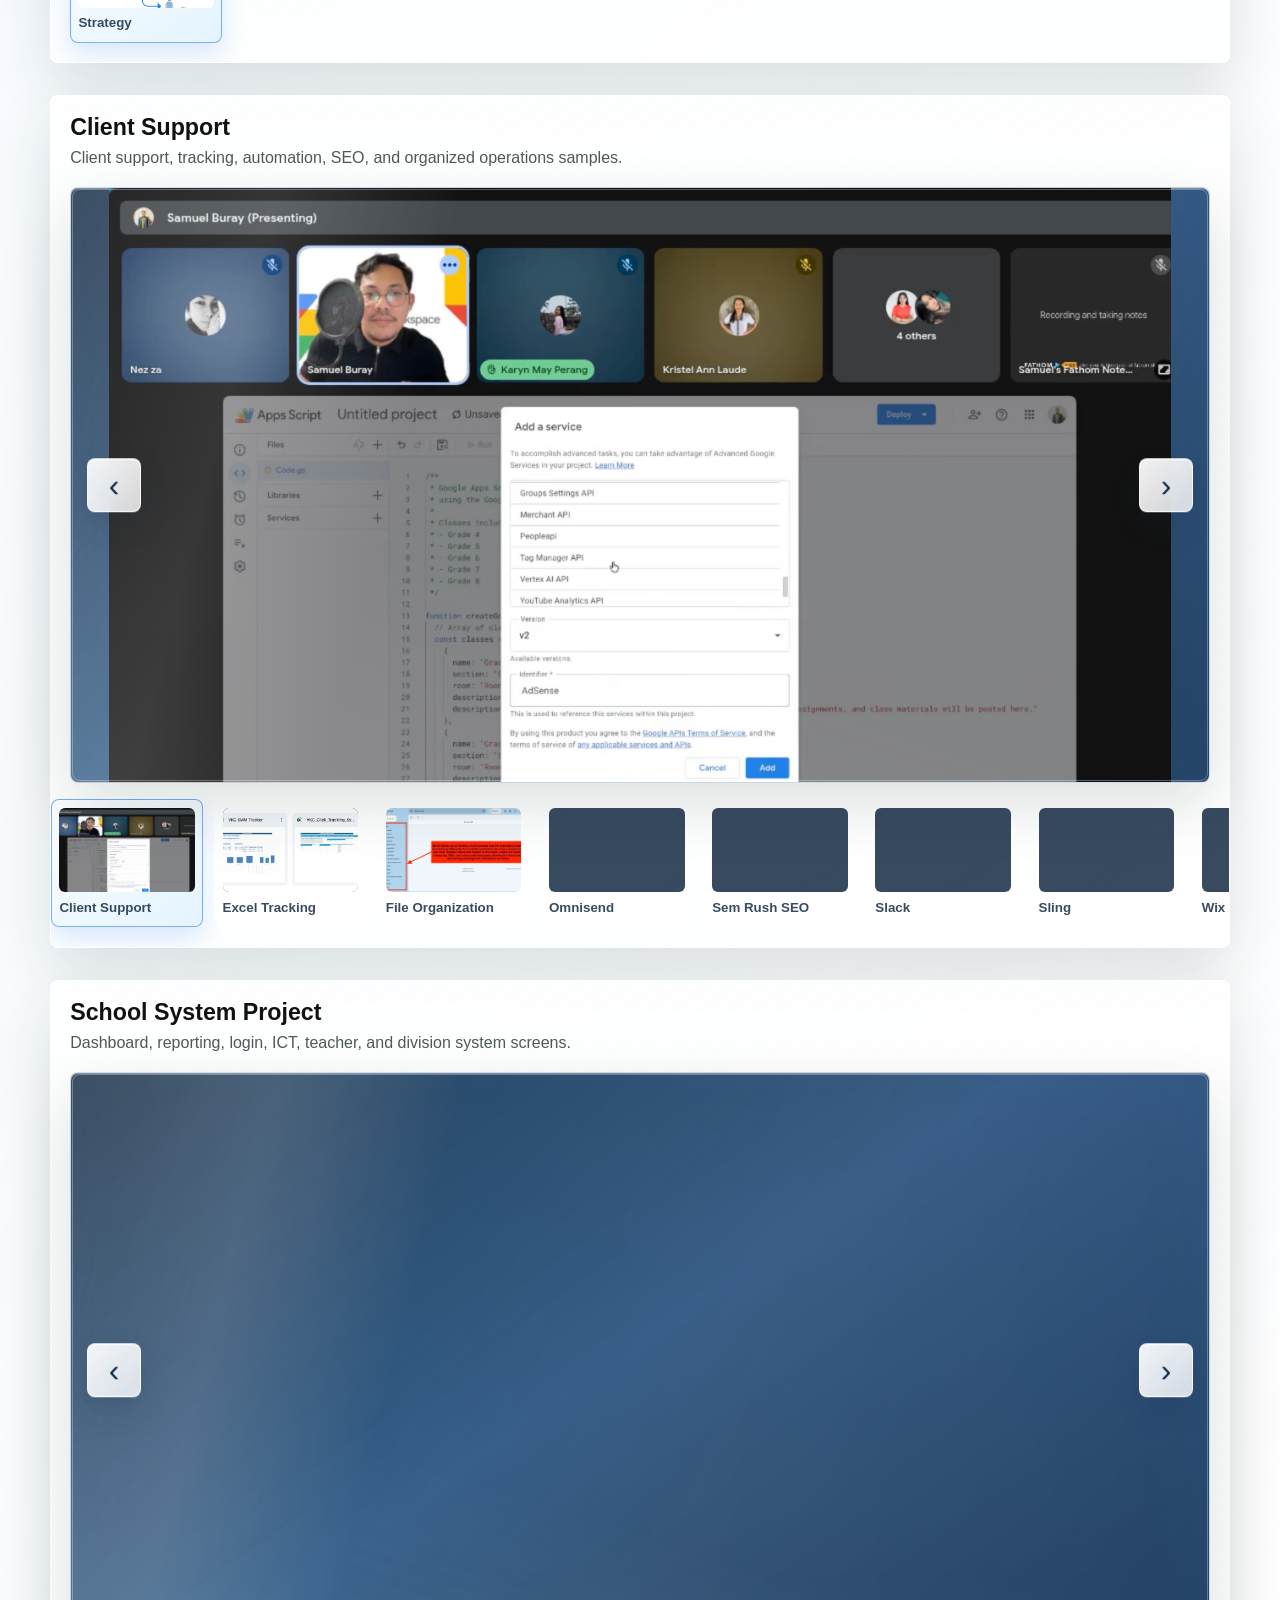
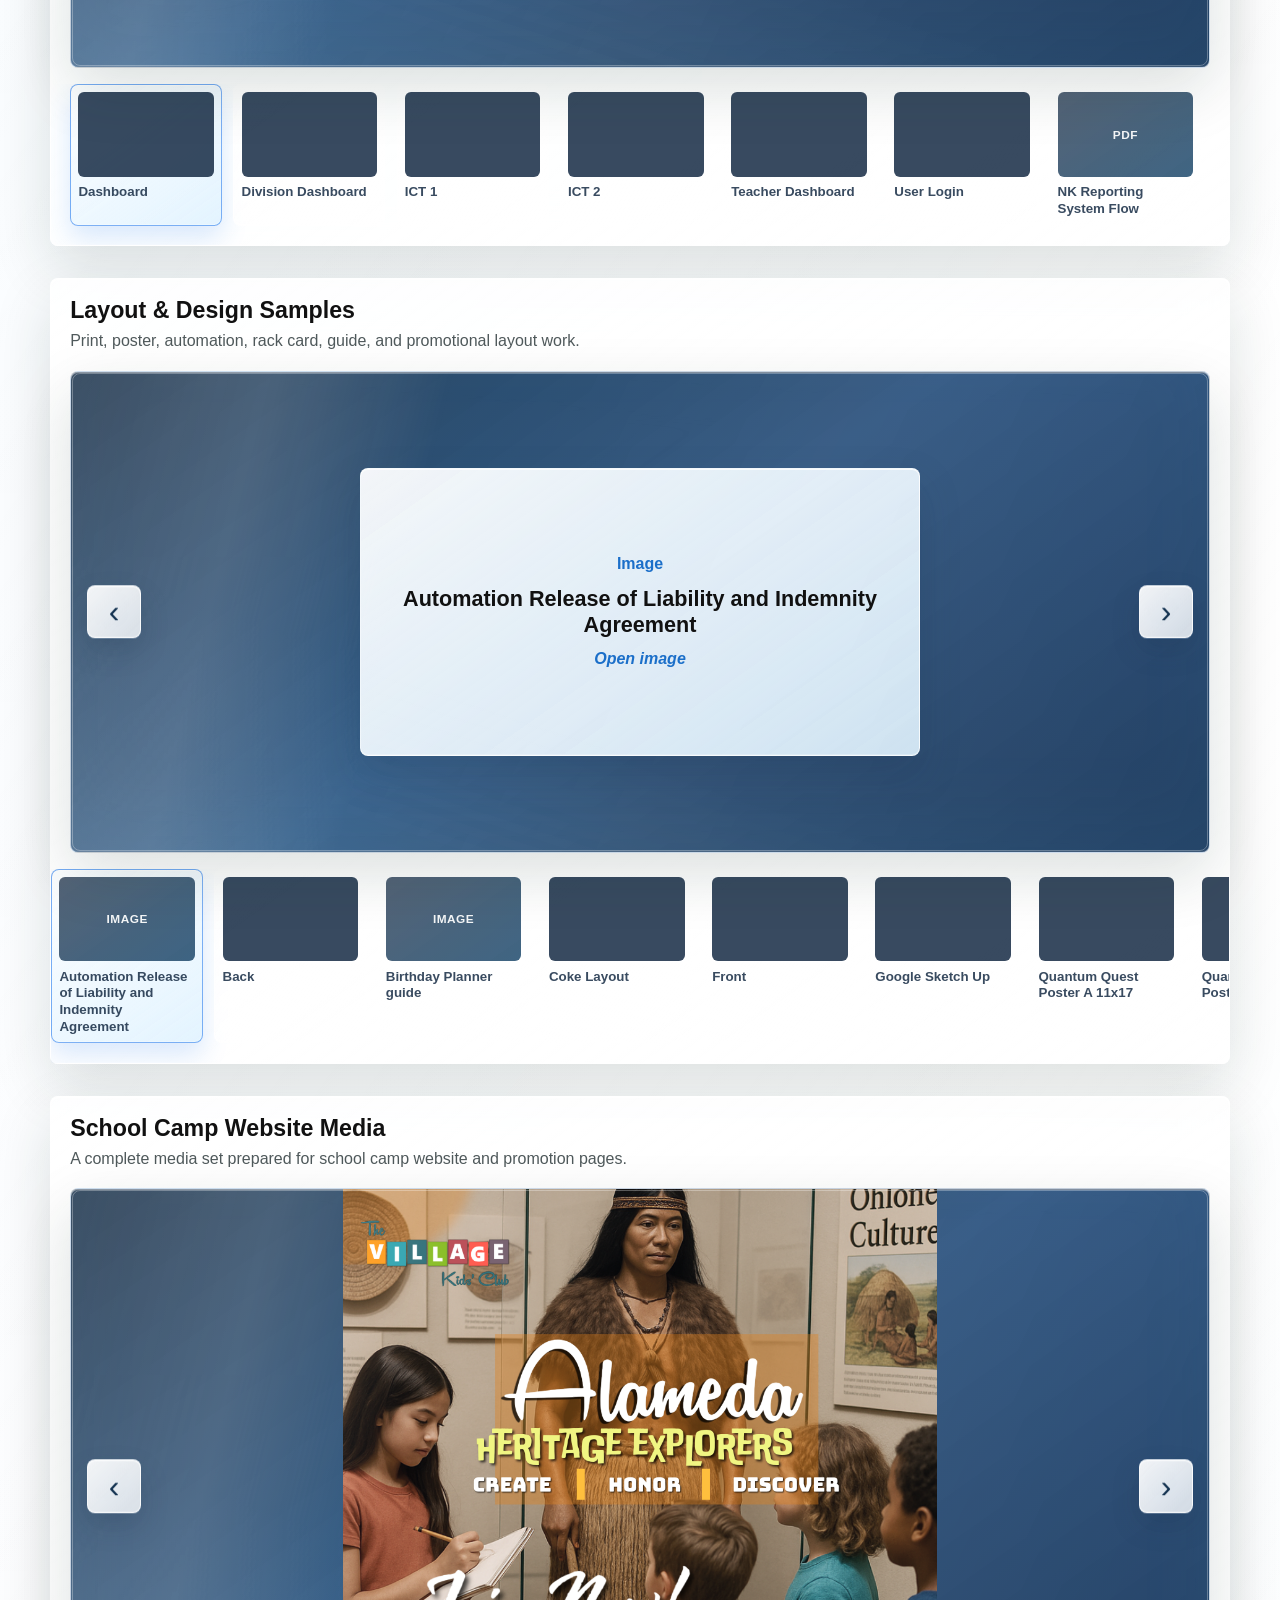
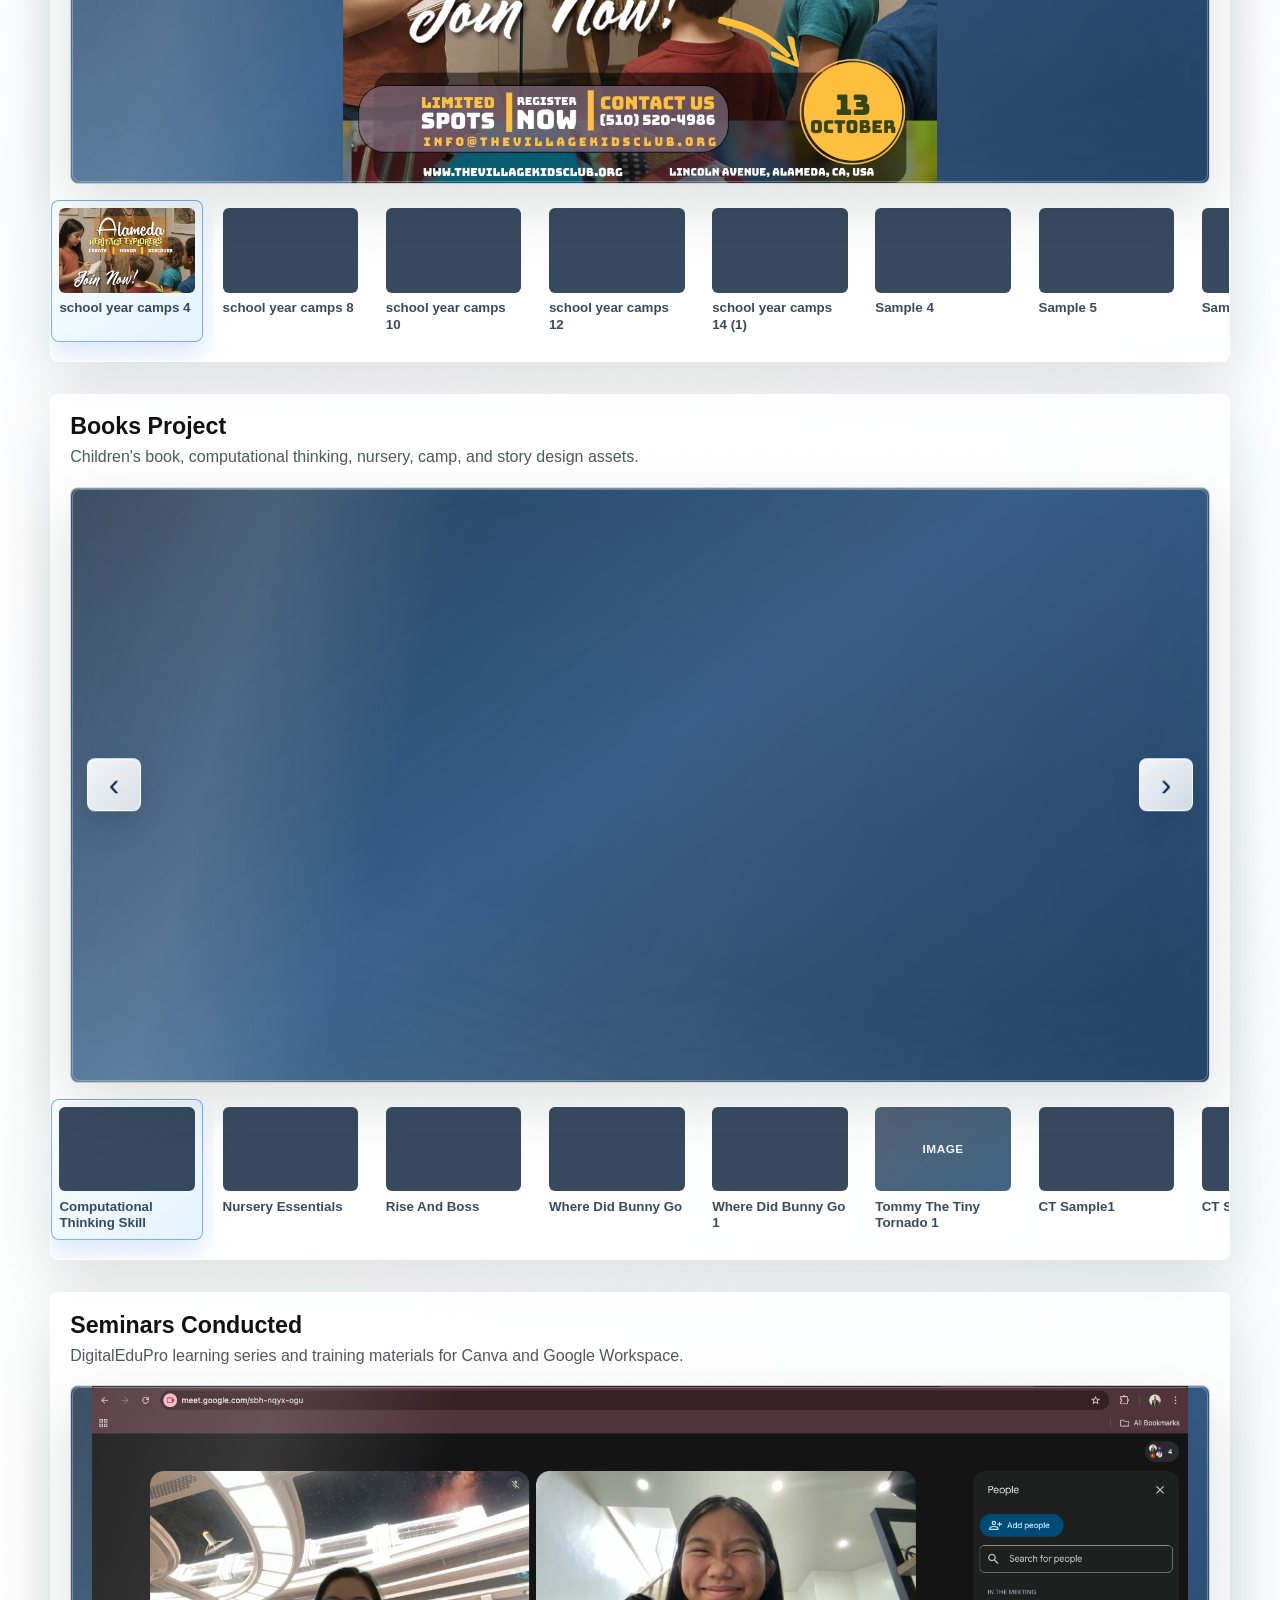
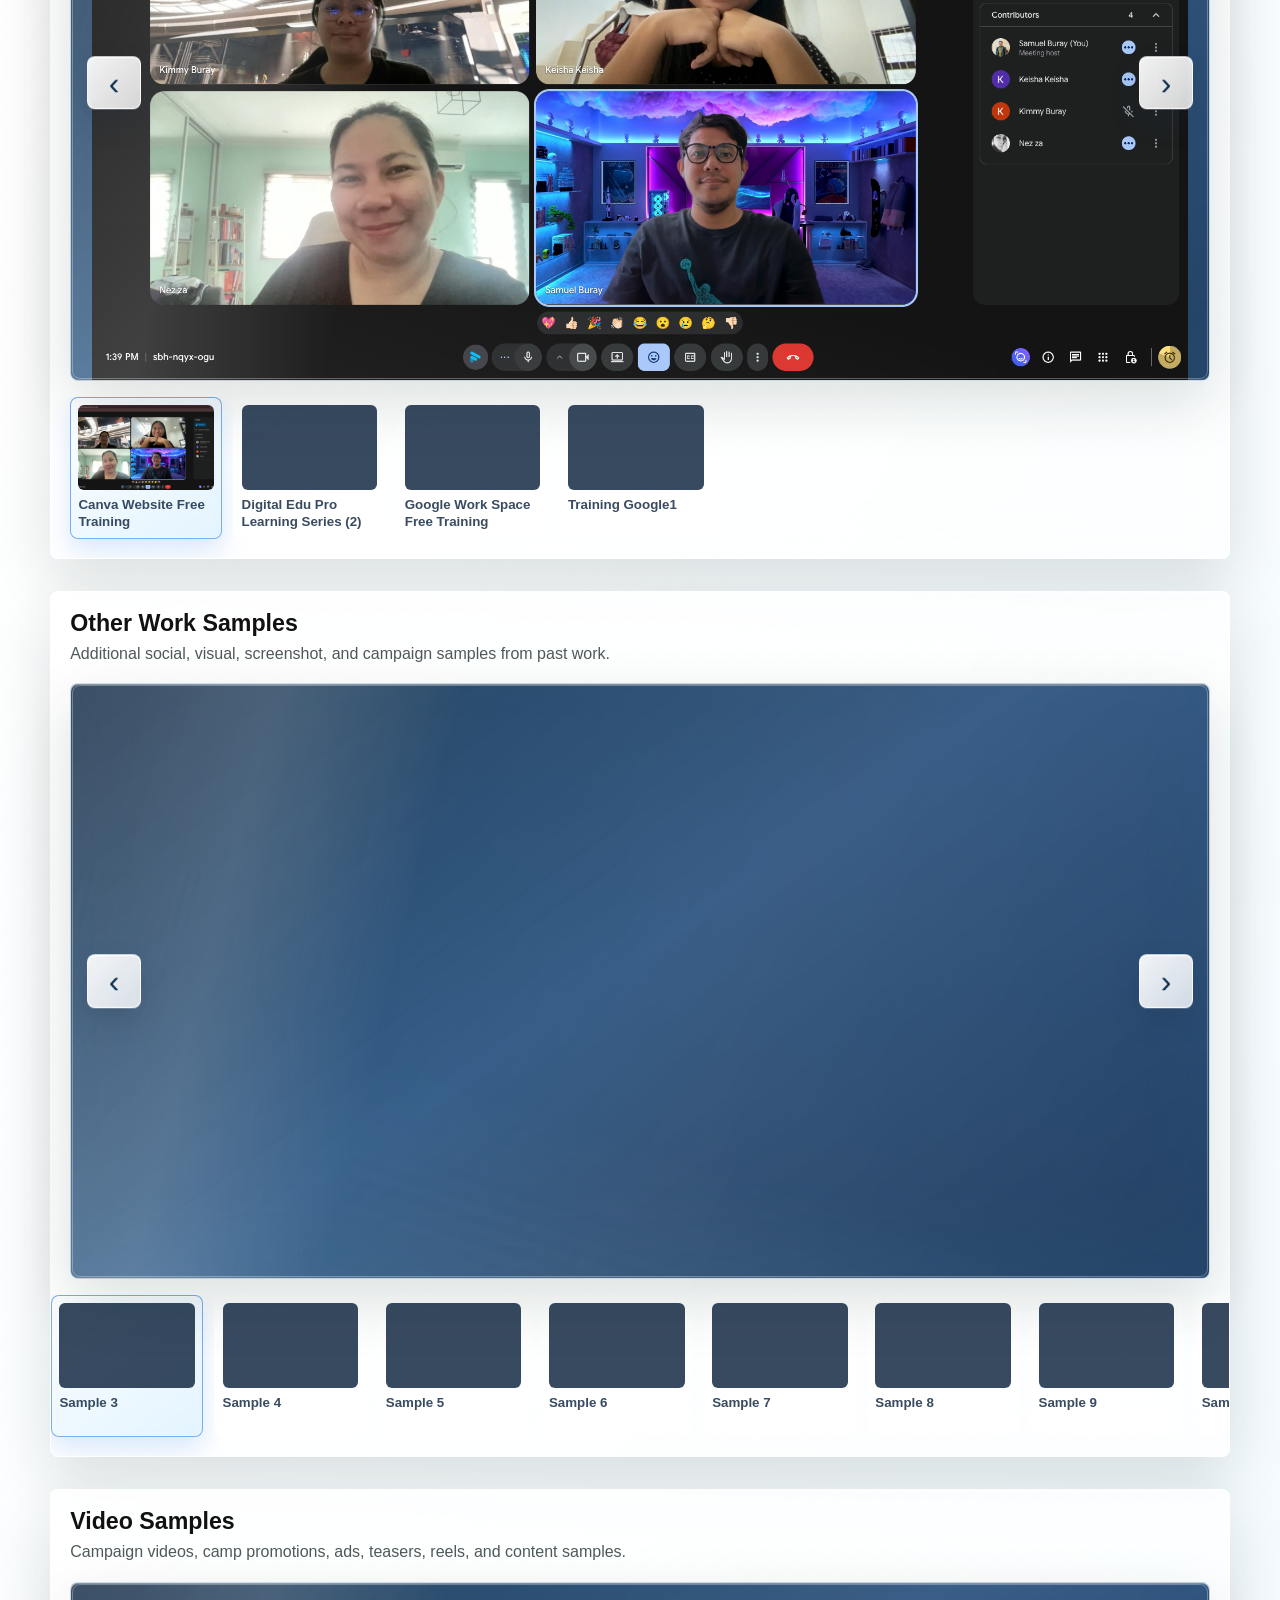
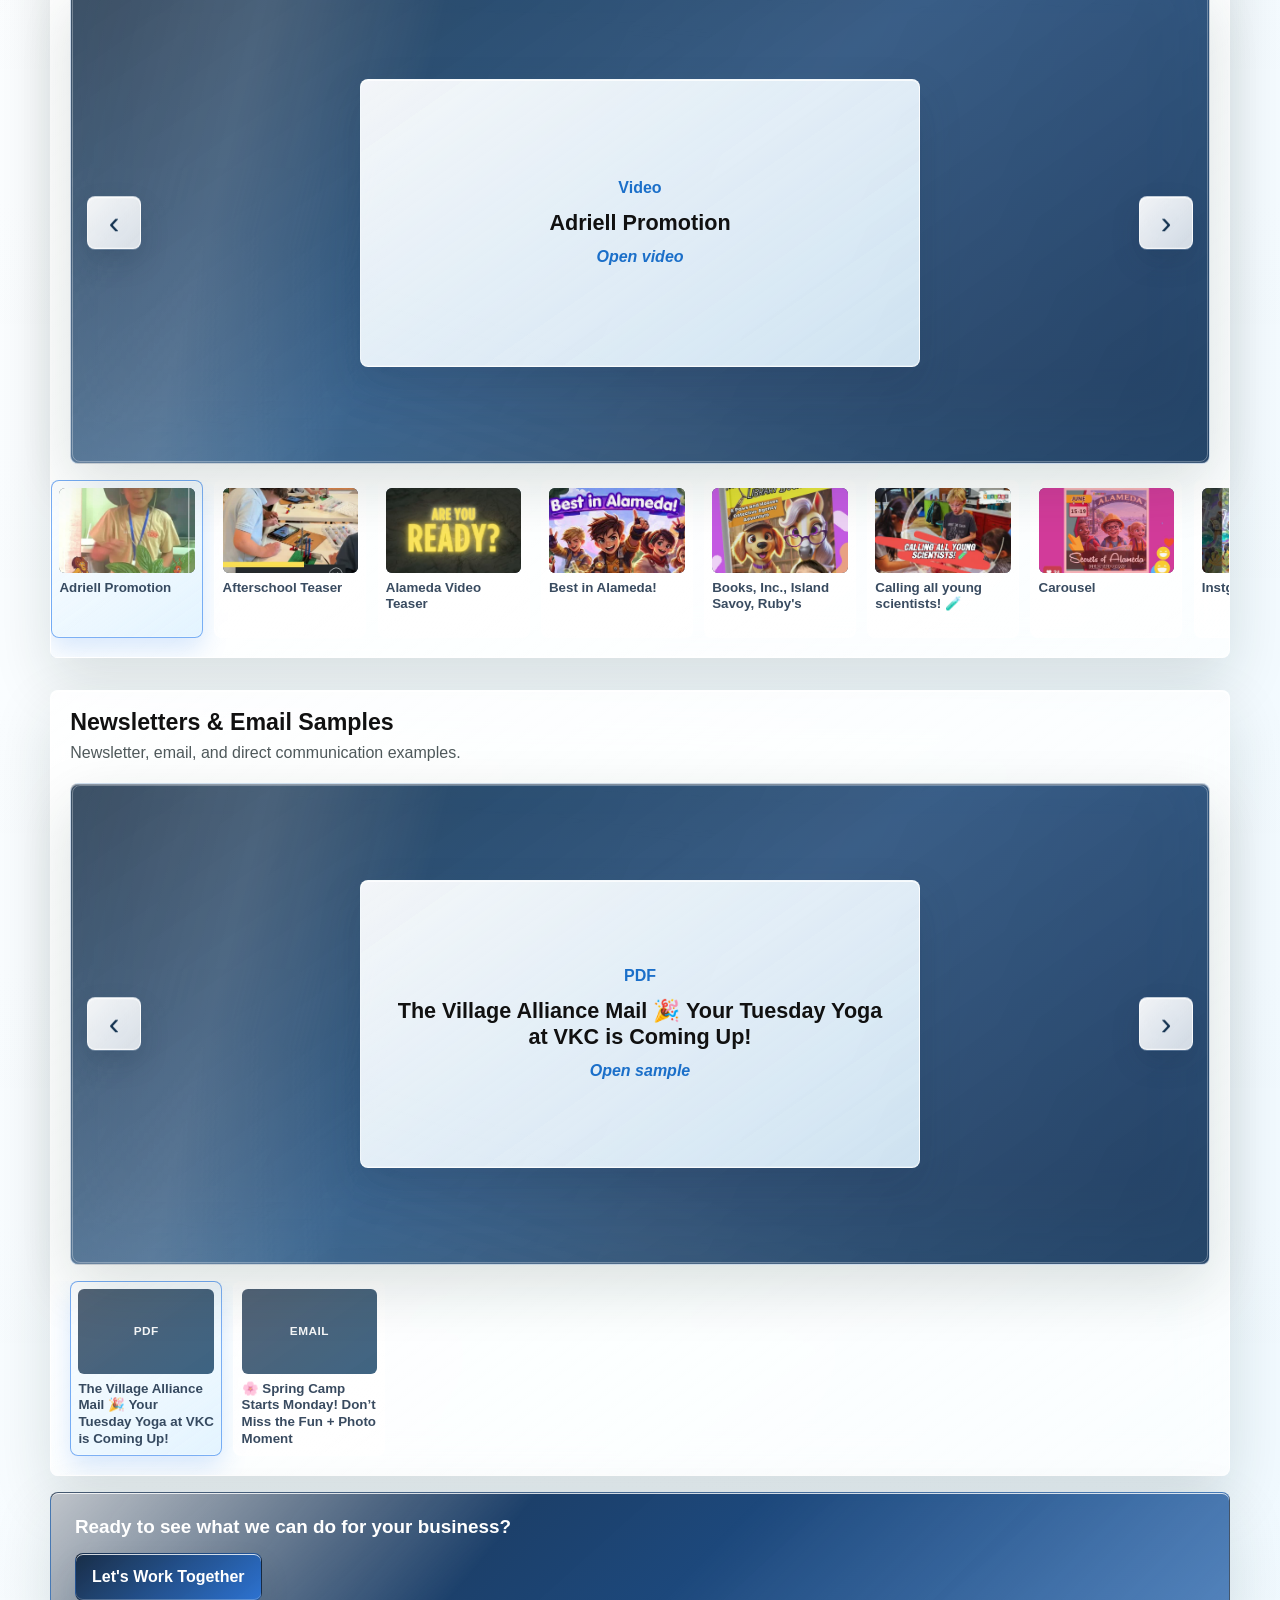
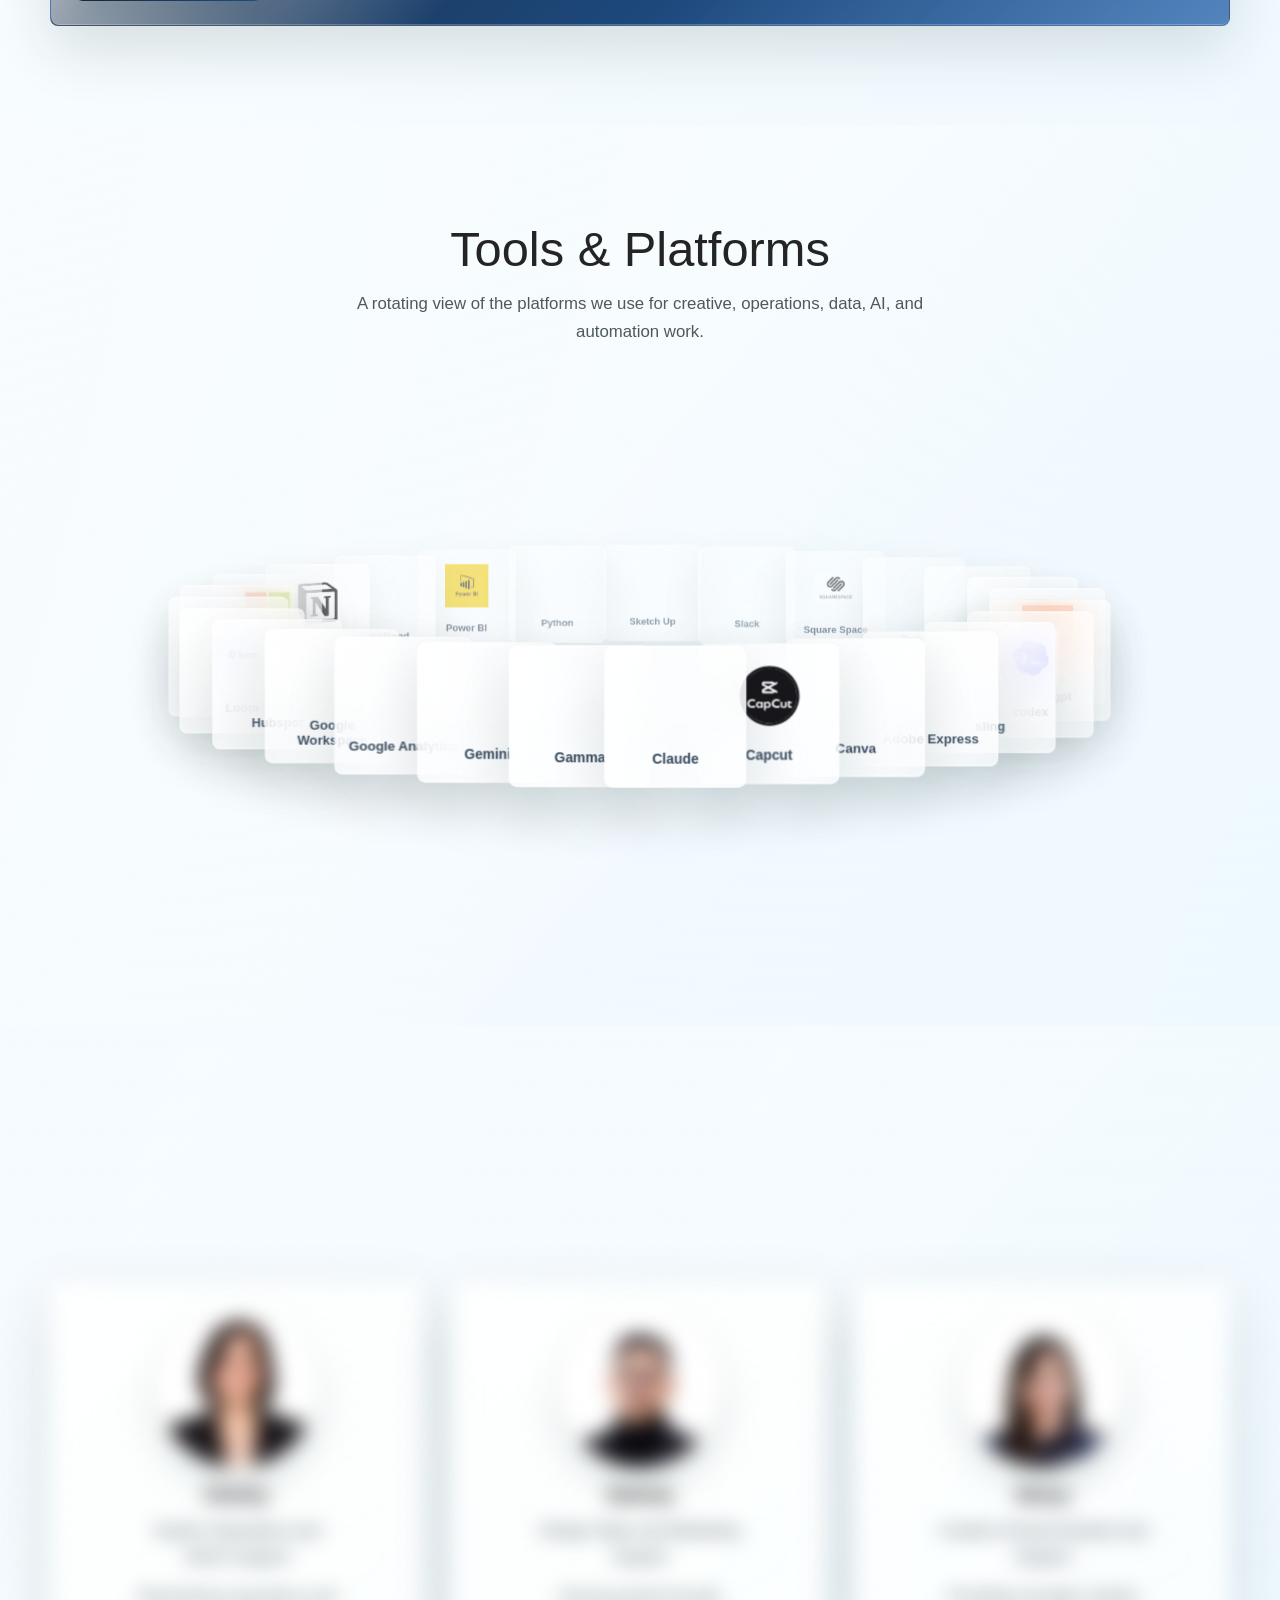
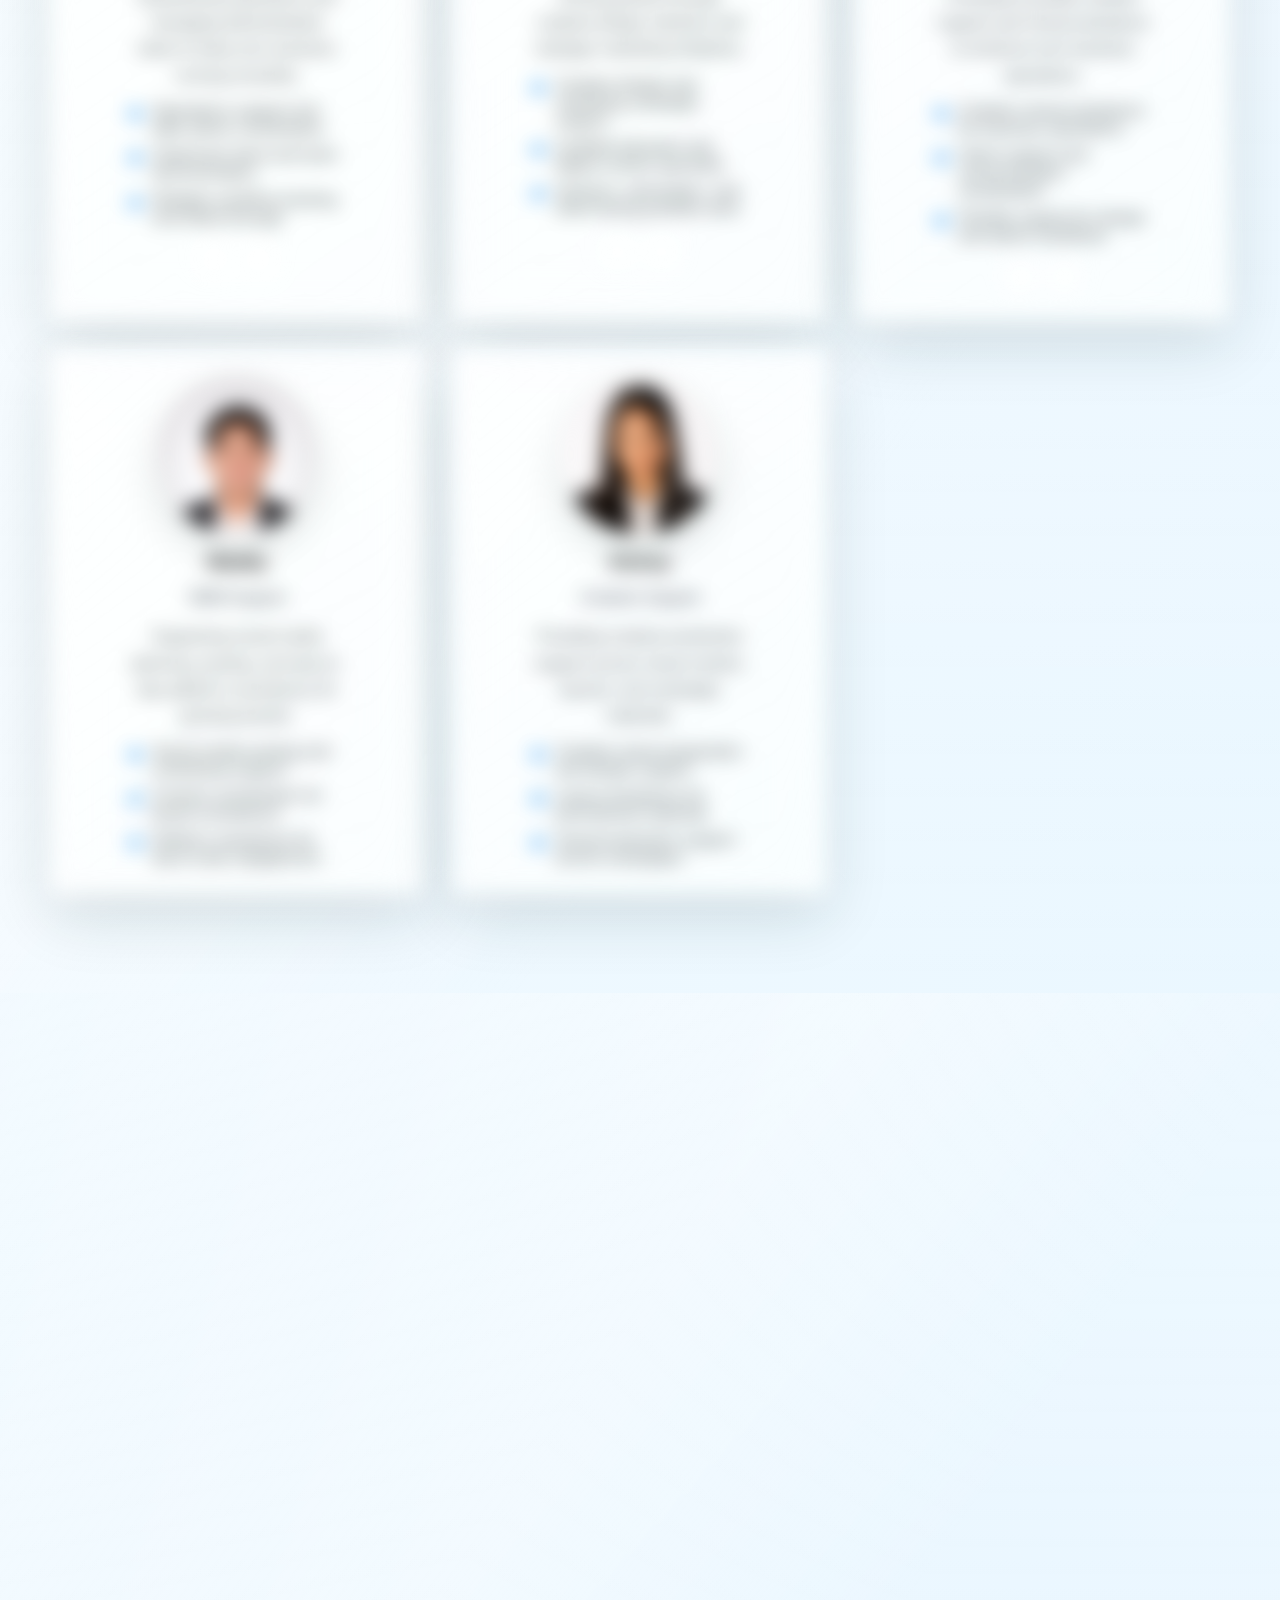
==== commit 82fd29b8: "Refresh DigitalEduPro site assets and portfolio" ====
--- a/index.html
+++ b/index.html
@@ -3,779 +3,270 @@
   <head>
     <meta charset="UTF-8" />
     <meta name="viewport" content="width=device-width, initial-scale=1.0" />
-    <title>Samuel Jr. Pana Buray | Teaching and Content Portfolio</title>
+    <title>DigitalEduPro | Virtual Operations Support</title>
     <meta
       name="description"
-      content="Teaching and content portfolio of Samuel Jr. Pana Buray, Licensed Professional Teacher in Digital Literacy, Computing, Robotics, educational technology, and content management."
+      content="DigitalEduPro provides virtual operations, creative, marketing, automation, HR, and client support for growing businesses."
     />
-    <!-- Google tag (gtag.js) -->
-    <script async src="https://www.googletagmanager.com/gtag/js?id=G-QRQJVRGK5M"></script>
-    <script>
-      window.dataLayer = window.dataLayer || [];
-      function gtag() {
-        dataLayer.push(arguments);
-      }
-      gtag("js", new Date());
-
-      gtag("config", "G-QRQJVRGK5M");
-    </script>
-    <link rel="preconnect" href="https://fonts.googleapis.com" />
-    <link rel="preconnect" href="https://fonts.gstatic.com" crossorigin />
-    <link
-      href="https://fonts.googleapis.com/css2?family=Chakra+Petch:wght@500;600;700&family=JetBrains+Mono:wght@500;700&family=Space+Grotesk:wght@400;500;700&display=swap"
-      rel="stylesheet"
-    />
-    <link rel="stylesheet" href="styles.css?v=20260417c02" />
+    <link rel="preload" href="styles.css?v=20260423-image-refresh" as="style" />
+    <link rel="stylesheet" href="styles.css?v=20260423-image-refresh" />
   </head>
   <body>
-    <header class="topbar">
-      <a class="brand" href="#top">
-        <span class="brand-dot"></span>
-        Samuel Jr. Pana Buray, LPT, M.Ed
+    <a class="skip-link" href="#main">Skip to content</a>
+
+    <header class="site-header">
+      <a class="brand" href="#home" aria-label="DigitalEduPro home">
+        <img
+          src="site-assets/logo-transparent.png"
+          alt="DigitalEduPro logo"
+          width="883"
+          height="883"
+        />
+        <span>DigitalEduPro</span>
       </a>
-      <nav class="nav-links" aria-label="Primary">
+      <button class="menu-toggle" type="button" aria-expanded="false" aria-controls="site-nav">
+        Menu
+      </button>
+      <nav id="site-nav" class="site-nav" aria-label="Primary navigation">
+        <a href="#home">Home</a>
         <a href="#about">About</a>
-        <a href="#credentials">Credentials</a>
-        <a href="#philosophy">Philosophy</a>
-        <a href="#experience">Experience</a>
-        <a href="#gallery">Photos</a>
-        <a href="#safeguarding">Safeguarding</a>
-        <a href="#projects">Projects</a>
-        <a href="#content-manager">Content</a>
-        <a href="#operations-apps">Apps</a>
-        <a href="#certificates">Certificates</a>
-        <a href="#transcripts">Transcripts</a>
+        <a href="#services">Services</a>
+        <a href="#portfolio">Portfolio</a>
+        <a href="#tools">Tools</a>
+        <a href="#team">Team</a>
         <a href="#contact">Contact</a>
       </nav>
     </header>
 
-    <main class="layout" id="top">
-      <section class="welcome card" id="welcome">
-        <p class="welcome-message" data-reveal>
-          Welcome to my portfolio.
-        </p>
-        <p class="welcome-submessage" data-reveal>
-          A simple overview of my teaching philosophy, projects, content work, and classroom impact.
-        </p>
-      </section>
-
-      <section class="hero card" id="about">
-        <div class="hero-copy" data-reveal>
-          <p class="eyebrow">Teaching Portfolio</p>
-          <h1>Empowering Learning Through Innovation, Content, and Systems</h1>
-          <div class="lead">
-            <p>
-              My approach combines student-centered, inquiry-based teaching with strategic
-              content development and efficient operations management. Aligned with
-              international standards and the Cambridge curriculum, I design structured and
-              engaging learning experiences that build deep conceptual understanding while
-              fostering critical thinking, creativity, and problem-solving skills.
-            </p>
-            <p>
-              Beyond the classroom, I develop high-quality instructional content, curriculum
-              materials, and digital resources that ensure consistency, clarity, and scalability
-              across programs. I apply strong content management practices to organize, refine,
-              and deliver materials that meet diverse learner needs and support educators
-              effectively.
-            </p>
-            <p>
-              I also contribute to operational systems that enhance educational delivery,
-              including workflow optimization, data-driven tracking, and technology integration.
-              By leveraging digital tools, I streamline processes, improve communication, and
-              support informed decision-making.
-            </p>
-            <p>
-              Through project-based learning, guided exploration, and purposeful use of
-              technology, I promote collaboration, computational thinking, and responsible
-              digital citizenship. I foster inclusive, well-managed learning environments where
-              student voice is valued and every learner is supported to achieve their personal
-              best.
-            </p>
-          </div>
-          <div class="hero-actions">
-            <a class="button button-primary" href="#contact">Contact Info</a>
-            <a class="button button-secondary" href="#gallery">View Teaching Photos</a>
-            <a class="button button-secondary" href="#content-manager">View Content Work</a>
-          </div>
-          <ul class="hero-stats" aria-label="Quick highlights">
-            <li>
-              <strong>16+</strong>
-              <span>Years combined experience in teaching and ICT</span>
-            </li>
-            <li>
-              <strong>M.Ed</strong>
-              <span>Educational Management + ongoing PhD studies</span>
-            </li>
-            <li>
-              <strong>LPT</strong>
-              <span>BSIT, BEED, Robotics and digital credentials</span>
-            </li>
-          </ul>
-        </div>
-
-        <aside class="hero-media" data-reveal>
-          <div class="hero-media-visual" id="hero-media-visual">
-            <img
-              id="hero-profile-image"
-              class="hero-profile-image"
-              src="assets/photos/profile.png"
-              alt="Portrait of Samuel Jr. Pana Buray"
-              loading="lazy"
-            />
-          </div>
-          <div class="logo-strip">
-            <p class="logo-title">Teaching Tools and Platforms</p>
-            <div class="logo-row-horizontal" id="logo-extra-row"></div>
-            <div class="logo-grid" id="logo-grid"></div>
-          </div>
-          <div class="highlight-logo-strip">
-            <p class="highlight-logo-title">Featured Credentials (Hover to Zoom)</p>
-            <div class="highlight-logo-grid" id="highlight-logo-grid"></div>
-          </div>
-          <div class="ongoing-training-strip">
-            <p class="ongoing-training-title">Ongoing Training</p>
-            <ul class="ongoing-training-list">
-              <li>
-                <span>Cambridge</span>
-                <strong>Preparing to Teach Lower Secondary Computing</strong>
-              </li>
-              <li>
-                <span>In Process</span>
-                <strong>Google Certified Trainer</strong>
-              </li>
-              <li>
-                <span>In Process</span>
-                <strong>Google Certified Innovator</strong>
-              </li>
-            </ul>
-          </div>
-        </aside>
-      </section>
-
-      <section class="section card" id="credentials">
-        <div class="section-heading" data-reveal>
-          <p class="eyebrow">Credentials</p>
-          <h2>Academic and professional qualifications.</h2>
-        </div>
-        <div class="credentials-grid">
-          <article class="credentials-card" data-reveal>
-            <h3>Education</h3>
-            <div class="credentials-school-logos" aria-label="Education institutions">
-              <img
-                src="School Logos/University of Perpetual Help System Dalta.png"
-                alt="University of Perpetual Help logo"
-                loading="lazy"
-              />
-              <img
-                src="School Logos/Richmindale College.png"
-                alt="Richmindale College logo"
-                loading="lazy"
-              />
-              <img
-                src="School Logos/Mindanao Polytechnic College.png"
-                alt="Mindanao Polytechnic College logo"
-                loading="lazy"
-              />
-              <img
-                src="School Logos/Brokenshire College.jpeg"
-                alt="Brokenshire College logo"
-                loading="lazy"
-              />
-            </div>
-            <ul>
-              <li>Doctor of Philosophy in Educational Management (ongoing)</li>
-              <li>Master of Education in Educational Management</li>
-              <li>Bachelor of Science in Information Technology</li>
-              <li>Bachelor of Elementary Education</li>
-            </ul>
-          </article>
-          <article class="credentials-card" data-reveal>
-            <h3>Core Certifications</h3>
-            <ul>
-              <li>Licensed Professional Teacher (LPT)</li>
-              <li>Certified Microsoft Educator</li>
-              <li>Google Certified Educator Level 1</li>
-              <li>Google Certified Educator Level 2</li>
-              <li>Certified VEX IQ Robotics Instructor</li>
-              <li>TEFL and TEYL Certified</li>
-            </ul>
-          </article>
-        </div>
-      </section>
-
-      <section class="section card" id="philosophy">
-        <div class="section-heading" data-reveal>
-          <p class="eyebrow">Teaching Philosophy</p>
-          <h2>Empowering students to become confident, capable, and responsible learners.</h2>
-        </div>
-        <div class="philosophy-layout">
-          <div class="philosophy-content" data-reveal>
-            <p>
-              I believe education should empower students to become confident, capable, and
-              responsible learners in a rapidly evolving world. Every child has unique
-              strengths and the capacity to grow when provided with meaningful learning
-              experiences, supportive guidance, and a safe environment where their voice is
-              valued.
-            </p>
-            <p>
-              My teaching is student-centered and inquiry-driven. I design learning experiences
-              that encourage exploration, creativity, and critical thinking, allowing students
-              to actively construct understanding rather than passively receive information.
-              Through project-based learning and real-world problem solving, students develop
-              independence, resilience, and a lifelong love of learning.
-            </p>
-            <p>
-              Technology is integrated purposefully in my classroom as a tool for creation,
-              collaboration, and innovation. I guide students to become not just consumers of
-              technology, but thoughtful creators who use digital tools responsibly and
-              ethically. Developing computational thinking, digital citizenship, and
-              problem-solving skills prepares learners for future academic and professional
-              success.
-            </p>
-            <p>
-              I am committed to inclusive education that respects diverse learning needs,
-              cultures, and perspectives. I strive to create classrooms built on trust, respect,
-              and positive relationships where students feel safe to take risks and grow both
-              academically and personally.
-            </p>
-            <p>
-              As an educator, I continuously reflect, learn, and adapt my practice to ensure
-              that my teaching remains relevant, engaging, and impactful. My goal is to nurture
-              learners who are curious, collaborative, and confident in shaping their own
-              futures.
-            </p>
-          </div>
-          <article class="philosophy-presentation" data-reveal>
-            <div class="presentation-head">
-              <p>Teaching Philosophy</p>
-              <span>Auto Play</span>
-            </div>
-            <div class="presentation-screen" id="philosophy-presentation-screen">
-              <p class="presentation-kicker" id="philosophy-slide-step">Core Belief</p>
-              <h3 id="philosophy-slide-title">Student-Centered Learning</h3>
-              <p id="philosophy-slide-text">
-                Every learner can grow with guidance, voice, and meaningful learning
-                experiences in a safe and inclusive classroom.
-              </p>
-              <div class="presentation-footer">
-                <span id="philosophy-slide-count">1 / 7</span>
-                <div class="presentation-progress">
-                  <span id="philosophy-progress-bar"></span>
-                </div>
-              </div>
-            </div>
-            <div class="presentation-dots" id="philosophy-slide-dots" aria-label="Presentation slides"></div>
-          </article>
-        </div>
-      </section>
-
-      <section class="section card" id="experience">
-        <div class="section-heading" data-reveal>
-          <p class="eyebrow">Experience</p>
-          <h2>Classroom roles across Thailand and the Philippines.</h2>
-        </div>
-        <div class="experience-list">
-          <article class="experience-item" data-reveal>
-            <img
-              class="experience-logo"
-              src="School Logos/Daroonpat Bilingual School.png"
-              alt="Daroonpat Bilingual School logo"
-              loading="lazy"
-            />
-            <div class="experience-copy">
-              <p class="role-year">2024-Present</p>
-              <h3>Daroonpat Bilingual School, Bangkok</h3>
-              <p>
-                Digital Literacy and Computing Teacher for Grades 1-6 using McEduHub and
-                standards-aligned digital learning routines.
-              </p>
-            </div>
-          </article>
-          <article class="experience-item" data-reveal>
-            <img
-              class="experience-logo"
-              src="School Logos/Valaya Alongkorn Rajabhat University.jpg"
-              alt="Valaya Alongkorn Rajabhat University logo"
-              loading="lazy"
-            />
-            <div class="experience-copy">
-              <p class="role-year">2023-2024</p>
-              <h3>Valaya Alongkorn Rajabhat University</h3>
-              <p>
-                Teacher in Arts, Coding, and VEX IQ Robotics for outreach and project-based
-                learning activities.
-              </p>
-            </div>
-          </article>
-          <article class="experience-item" data-reveal>
-            <img
-              class="experience-logo"
-              src="School Logos/Media Kids Academy.png"
-              alt="Media Kids Academy logo"
-              loading="lazy"
-            />
-            <div class="experience-copy">
-              <p class="role-year">2022-2023</p>
-              <h3>MediaKids Academy, Pathum Thani</h3>
-              <p>
-                English Teacher using communicative and student-centered instruction for primary
-                learners.
-              </p>
-            </div>
-          </article>
-          <article class="experience-item" data-reveal>
-            <img
-              class="experience-logo"
-              src="School Logos/Exodus Early Childhood.jpeg"
-              alt="Exodus Early Childhood Learning School logo"
-              loading="lazy"
-            />
-            <div class="experience-copy">
-              <p class="role-year">2019-2021</p>
-              <h3>Exodus Early Childhood Learning School</h3>
-              <p>
-                Music Teacher designing rhythm, movement, and sensory activities supporting
-                whole-child development.
-              </p>
-            </div>
-          </article>
-          <article class="experience-item" data-reveal>
-            <img
-              class="experience-logo"
-              src="School Logos/Holy Trinity College.png"
-              alt="Holy Trinity College of General Santos City logo"
-              loading="lazy"
-            />
-            <div class="experience-copy">
-              <p class="role-year">2018-2019</p>
-              <h3>Holy Trinity College of General Santos City</h3>
-              <p>
-                Senior High School Teacher in Computer and Multimedia Literacy with
-                performance-based ICT activities.
-              </p>
-            </div>
-          </article>
-        </div>
-      </section>
-
-      <section class="section card" id="gallery">
-        <div class="section-heading" data-reveal>
-          <p class="eyebrow">Teaching Photos</p>
-          <h2>Snapshots from classroom and school learning environments.</h2>
-        </div>
-        <div class="gallery-grid" id="teaching-photo-grid"></div>
-      </section>
-
-      <section class="section card" id="safeguarding">
-        <div class="section-heading" data-reveal>
-          <p class="eyebrow">Safeguarding</p>
-          <h2>Safe, respectful, and child-centered learning at all times.</h2>
-        </div>
-        <div class="credentials-grid">
-          <article class="credentials-card" data-reveal>
-            <h3>Classroom Safeguarding Practices</h3>
-            <ul>
-              <li>Clear routines, supervision, and age-appropriate behavior expectations.</li>
-              <li>Positive discipline, anti-bullying response, and restorative conversations.</li>
-              <li>Digital safety and responsible technology use in all computing lessons.</li>
-              <li>Inclusive support for student wellbeing, voice, and belonging.</li>
-            </ul>
-          </article>
-          <article class="credentials-card" data-reveal>
-            <h3>Partnership and Reporting</h3>
-            <ul>
-              <li>Open communication with parents, advisers, and school leadership.</li>
-              <li>Prompt reporting and documentation of safeguarding concerns.</li>
-              <li>Confidential handling of student information and sensitive cases.</li>
-              <li>Continuous professional learning on safeguarding responsibilities.</li>
-            </ul>
-          </article>
-        </div>
-      </section>
-
-      <section class="section card" id="projects">
-        <div class="section-heading" data-reveal>
-          <p class="eyebrow">Personal Projects</p>
-          <h2>Education data, grading systems, and school platform development work.</h2>
-        </div>
-        <div class="projects-grid">
-          <article class="project-card project-card-featured" data-reveal>
-            <span class="project-tag">On-going Project</span>
-            <h3>Digital Edu Pro School System</h3>
-            <p class="project-meta">Status: In development | Type: School operations platform</p>
-            <p>
-              A customizable school system built for international and private schools to
-              manage academics, grading, attendance, reporting, and user operations in one
-              organized workflow.
-            </p>
-            <ul class="project-points">
-              <li>Role-based dashboards for Admin, ICT, TA, HRT, and Subject Teacher users.</li>
-              <li>Academic setup for years, terms, MPR periods, term weeks, and holidays.</li>
-              <li>Division-based calendars and grading profiles for NK/Primary/Secondary/Senior High.</li>
-              <li>Teacher/student lifecycle management with assignment control and CSV imports.</li>
-              <li>Encoding control, attendance modules, reporting, exports, and activity logs.</li>
-            </ul>
-            <div class="project-chip-list" aria-label="Digital Edu Pro modules">
-              <span>Academic Structure</span>
-              <span>Curriculum Setup</span>
-              <span>Grading & Exams</span>
-              <span>Attendance</span>
-              <span>Reports & Export</span>
-              <span>Audit Logs</span>
-            </div>
-            <div class="project-card-actions">
-              <a
-                class="button button-secondary"
-                href="SchoolSystem_Project/index.html"
-                target="_blank"
-                rel="noopener"
-              >
-                Open Project Brief
-              </a>
-            </div>
-          </article>
-          <article class="project-card" data-reveal>
-            <span class="project-tag">Data Analyst Project</span>
-            <h3>International School Grading Insights</h3>
-            <p>
-              A data analysis project focused on improving grading accuracy, progress tracking,
-              and evidence-based intervention planning.
-            </p>
-            <ul class="project-points">
-              <li>Analyzes assessment scores by class, strand, and grading period.</li>
-              <li>Highlights learner trends, at-risk students, and growth patterns.</li>
-              <li>Supports teacher decisions with term-over-term comparison data.</li>
-              <li>Improves reporting consistency for teachers, parents, and leadership.</li>
-            </ul>
-          </article>
-          <article class="project-card" data-reveal>
-            <span class="project-tag">System Structure</span>
-            <h3>NK System for International School Grading</h3>
-            <p>
-              Proposed help-system structure for a clear, organized grading workflow from
-              assessment input to final report publishing.
-            </p>
-            <img
-              class="nk-diagram"
-              src="assets/diagrams/nk-system-structure.svg"
-              alt="NK System structure diagram for international school grading"
-              loading="lazy"
-            />
-          </article>
-        </div>
-        <article class="books-project" data-reveal>
-          <h3>Books I Created</h3>
+    <button
+      class="section-scroll-arrow"
+      id="sectionScrollArrow"
+      type="button"
+      aria-label="Scroll down"
+    >
+      <span class="section-scroll-arrow-icon" aria-hidden="true"></span>
+      <span class="section-scroll-arrow-text">Next</span>
+    </button>
+
+    <main id="main">
+      <section id="home" class="hero" aria-labelledby="hero-title">
+        <video
+          class="hero-bg"
+          src="DigitalEduPro_Profile/AboutUs/DigitalEduPro_Intro.mp4"
+          autoplay
+          muted
+          loop
+          playsinline
+          preload="auto"
+          aria-hidden="true"
+        ></video>
+        <div class="hero-overlay" aria-hidden="true"></div>
+        <div class="hero-content">
+          <img
+            class="hero-logo"
+            src="site-assets/logo-transparent.png"
+            alt="DigitalEduPro Logo"
+            width="883"
+            height="883"
+          />
+          <h1 id="hero-title">DigitalEduPro</h1>
           <p>
-            Selected book projects developed for classroom learning, student growth, and
-            practical teaching support.
+            Your reliable partner in growing smarter, working better, and achieving more.
           </p>
-          <ul class="project-points">
-            <li>Rise and Boss</li>
-            <li>Computational Thinking Skill</li>
-            <li>Nursery Essentials</li>
-          </ul>
-          <div class="project-card-actions">
-            <a
-              class="button button-secondary"
-              href="Books_Project/index.html"
-              target="_blank"
-              rel="noopener"
-            >
-              Open Project Brief
-            </a>
-          </div>
-        </article>
-        <article class="project-photos" data-reveal>
-          <h3>Teaching Innovation and Application</h3>
+          <div class="hero-actions" aria-label="Primary actions">
+            <a class="button primary" href="#services">Discover Our Services</a>
+            <a class="button secondary" href="#contact">Get in Touch</a>
+          </div>
+        </div>
+      </section>
+
+      <section id="about" class="about-section" aria-labelledby="about-title">
+        <div class="section-heading center wide">
+          <h2 id="about-title">About DigitalEduPro</h2>
           <p>
-            Classroom project visuals showing how innovation ideas are translated into
-            practical teaching applications.
+            We understand that running a business today can feel overwhelming. There are so many
+            moving parts: data to manage, clients to support, content to create, systems to
+            maintain, and not always enough time or resources to do it all.
           </p>
-          <ul class="project-points">
-            <li>Teaching Innovation: designed strategies for engaging modern learners.</li>
-            <li>Teaching Application: practical classroom implementation and learner outcomes.</li>
-          </ul>
-          <div class="project-card-actions">
-            <a
-              class="button button-secondary"
-              href="TeachingInnovation_Project/index.html"
-              target="_blank"
-              rel="noopener"
-            >
-              Open Project Brief
-            </a>
-          </div>
-        </article>
-      </section>
-
-      <section class="section card" id="content-manager">
-        <div class="section-heading" data-reveal>
-          <p class="eyebrow">Content Manager Portfolio</p>
-          <h2>Clear campaign, curriculum, and operations content for families and teams.</h2>
-        </div>
-        <div class="content-manager-showcase" data-reveal>
-          <article class="content-manager-intro">
-            <span class="project-tag">The Village Kids' Club</span>
-            <h3>Content systems for programs, bookings, and parent communication.</h3>
-            <p>
-              I organize educational content so visitors can quickly understand the program,
-              the offer, the next step, and the evidence behind the work. This includes camp
-              campaigns, service videos, social media posts, parent guides, booking pages,
-              automation explainers, and learning-content samples.
-            </p>
-            <ul class="project-points">
-              <li>Program pages and booking content for camps, classes, parties, and services.</li>
-              <li>Short videos, posters, and social campaigns for family-facing promotion.</li>
-              <li>Parent guides and workflow visuals that make policies easier to follow.</li>
-              <li>Google Workspace training and data tools for organized team operations.</li>
-            </ul>
-            <div class="project-chip-list" aria-label="Content manager skills">
-              <span>Campaign Planning</span>
-              <span>Creative Direction</span>
-              <span>Video Editing</span>
-              <span>Parent Communication</span>
-              <span>Automation Workflow</span>
-              <span>Data Reporting</span>
-            </div>
-            <div class="project-card-actions">
-              <a
-                class="button button-secondary"
-                href="#content-manager-evidence-grid"
-                data-content-manager-open="content-manager-evidence-grid"
-              >
-                View Project Evidence
-              </a>
-            </div>
-          </article>
-          <figure class="content-manager-feature">
-            <img
-              src="Content Manager Portfolio/Birthday_Planner_guide.png"
-              alt="Village Kids Club birthday planning guide"
-              loading="lazy"
-            />
-            <figcaption>Parent-friendly planning content for birthday party bookings.</figcaption>
-          </figure>
-        </div>
-
-        <div class="content-manager-pillars" data-reveal>
+          <p>
+            That's where we come in. We are more than just a virtual support team. We are your
+            dedicated partner.
+          </p>
+        </div>
+        <div class="mission-grid">
           <article>
-            <span>01</span>
-            <h3>Program Clarity</h3>
-            <p>Camp, class, and party content shaped around what families need to know first.</p>
+            <span class="about-icon target" aria-hidden="true"></span>
+            <h3>Our Mission</h3>
+            <p>
+              To empower businesses with reliable, innovative, and high-quality virtual support
+              that simplifies operations and drives real results.
+            </p>
           </article>
           <article>
-            <span>02</span>
-            <h3>Campaign Assets</h3>
-            <p>Posters, social videos, teasers, and email messages organized by offer and audience.</p>
+            <span class="about-icon eye" aria-hidden="true"></span>
+            <h3>Our Vision</h3>
+            <p>
+              To become a trusted global partner for businesses seeking efficiency, creativity,
+              and digital transformation while building meaningful, long-term relationships.
+            </p>
           </article>
           <article>
-            <span>03</span>
-            <h3>Workflow Support</h3>
-            <p>Operations guides, automation visuals, and team training materials that reduce confusion.</p>
+            <span class="about-icon heart" aria-hidden="true"></span>
+            <h3>Why Choose Us?</h3>
+            <p>
+              Because we genuinely care. We take the time to understand your goals, challenges,
+              and vision. We add value, bring ideas, and support your growth every step of the
+              way.
+            </p>
           </article>
-          <article>
-            <span>04</span>
-            <h3>Learning Products</h3>
-            <p>Workbook, flip book, e-book, and Google Sheets samples connected to learning outcomes.</p>
-          </article>
-        </div>
-
-        <div class="content-manager-block" data-reveal>
-          <div class="content-manager-block-heading">
-            <div>
-              <h3>Project Evidence</h3>
-              <p>Selected work samples grouped by content purpose.</p>
-            </div>
-            <button
-              class="content-manager-toggle"
-              type="button"
-              aria-expanded="false"
-              aria-controls="content-manager-evidence-grid"
-              data-content-manager-toggle
-              data-open-label="Open Project Evidence"
-              data-close-label="Hide Project Evidence"
-            >
-              Open Project Evidence
-            </button>
-          </div>
-          <div class="content-manager-evidence-grid" id="content-manager-evidence-grid" hidden></div>
-        </div>
-
-        <div class="content-manager-block" data-reveal>
-          <div class="content-manager-block-heading">
-            <div>
-              <h3>Video Campaigns</h3>
-              <p>Short-form and program videos for camps, services, afterschool, and events.</p>
-            </div>
-            <button
-              class="content-manager-toggle"
-              type="button"
-              aria-expanded="false"
-              aria-controls="content-manager-video-grid"
-              data-content-manager-toggle
-              data-open-label="Open Video Campaigns"
-              data-close-label="Hide Video Campaigns"
-            >
-              Open Video Campaigns
-            </button>
-          </div>
-          <div class="content-manager-video-grid" id="content-manager-video-grid" hidden></div>
-        </div>
-
-        <div class="content-manager-block" data-reveal>
-          <div class="content-manager-block-heading">
-            <div>
-              <h3>Camp Poster Library</h3>
-              <p>Social-ready square posters designed for themed learning camps.</p>
-            </div>
-            <button
-              class="content-manager-toggle"
-              type="button"
-              aria-expanded="false"
-              aria-controls="content-manager-poster-grid"
-              data-content-manager-toggle
-              data-open-label="Open Poster Library"
-              data-close-label="Hide Poster Library"
-            >
-              Open Poster Library
-            </button>
-          </div>
-          <div class="content-manager-poster-grid" id="content-manager-poster-grid" hidden></div>
-        </div>
-
-        <div class="content-manager-block" data-reveal>
-          <div class="content-manager-block-heading">
-            <div>
-              <h3>Profile Work Samples</h3>
-              <p>Learning-content, creative design, flip book, and data-reporting samples.</p>
-            </div>
-            <button
-              class="content-manager-toggle"
-              type="button"
-              aria-expanded="false"
-              aria-controls="content-manager-work-grid"
-              data-content-manager-toggle
-              data-open-label="Open Work Samples"
-              data-close-label="Hide Work Samples"
-            >
-              Open Work Samples
-            </button>
-          </div>
-          <div class="content-manager-work-grid" id="content-manager-work-grid" hidden></div>
-        </div>
-      </section>
-
-      <section class="section card" id="operations-apps">
-        <div class="section-heading" data-reveal>
-          <p class="eyebrow">Operations Application Logos</p>
-          <h2>Digital tools used for content, communication, automation, and operations.</h2>
-        </div>
-        <div class="operations-logo-intro" data-reveal>
-          <p>
-            These platforms support my work in content creation, parent communication,
-            website updates, campaign delivery, team workflows, scheduling, and operational
-            tracking.
-          </p>
-        </div>
-        <div class="operations-logo-grid" id="operations-logo-grid"></div>
-      </section>
-
-      <section class="section card" id="certificates">
-        <div class="section-heading" data-reveal>
-          <p class="eyebrow">Certificates</p>
-          <h2>Official certificates and professional training records.</h2>
-        </div>
-        <div class="certificates-grid" id="certificate-grid"></div>
-      </section>
-
-      <section class="section card" id="transcripts">
-        <div class="section-heading" data-reveal>
-          <p class="eyebrow">Transcripts</p>
-          <h2>Academic transcript and credential documents.</h2>
-        </div>
-        <div class="certificates-grid" id="transcript-grid"></div>
-      </section>
-
-      <section class="section card" id="contact">
-        <div class="section-heading" data-reveal>
-          <p class="eyebrow">Contact</p>
-          <h2>Open to teaching and educational technology opportunities.</h2>
-        </div>
-        <div class="contact-grid" data-reveal>
-          <div class="contact-main">
-            <a class="contact-email" href="mailto:twellth91@gmail.com">twellth91@gmail.com</a>
-            <div class="contact-meta">
-              <p><strong>Location:</strong> Bangkok area, Thailand</p>
-              <p><strong>Line:</strong> teacher_samuelburay</p>
-            </div>
-            <div class="contact-actions">
-              <a
-                class="button contact-interview-cta"
-                href="https://mail.google.com/mail/?view=cm&fs=1&to=twellth91@gmail.com&su=Interview%20Invitation%20-%20%5BSchool%20Name%5D&body=Hello%20Samuel%20Jr.%20Pana%20Buray%2C%0A%0AWe%20would%20like%20to%20invite%20you%20for%20an%20interview.%0A%0ASchool%20Name%3A%20%0APosition%3A%20%0AInterview%20Date%20(DD%20Month%20YYYY)%3A%20%0AInterview%20Time%3A%20%0ATime%20Zone%3A%20%0AInterview%20Format%20(Online%2FOn-site)%3A%20%0ALocation%20or%20Meeting%20Link%3A%20%0AContact%20Person%3A%20%0AContact%20Number%3A%20%0AContact%20Email%3A%20%0A%0APlease%20let%20me%20know%20your%20availability.%0A%0AThank%20you."
-                target="_blank"
-                rel="noopener"
-              >
-                Invite for an Interview
-              </a>
-              <a class="button contact-download-cta" href="SamuelJr_Pana_Buray_CV.pdf" target="_blank" rel="noopener">
-                Download CV
-              </a>
-            </div>
-            <figure class="contact-qr">
-              <img src="LineContact.JPG" alt="Line account QR code" loading="lazy" />
-              <figcaption>Scan to add my Line account.</figcaption>
-            </figure>
-          </div>
-          <aside class="contact-thanks-card">
-            <h3>Thank You</h3>
-            <p>
-              Thank you for visiting my portfolio. I look forward to connecting and
-              collaborating on teaching, curriculum, and educational technology initiatives.
-            </p>
-          </aside>
+        </div>
+        <div class="partner-strip" aria-labelledby="partner-title">
+          <div>
+            <p class="eyebrow">You Gain a Trusted Partner</p>
+            <h3 id="partner-title">Support that listens, adapts, and grows with you.</h3>
+          </div>
+          <ul>
+            <li>A dependable and proactive team</li>
+            <li>Flexible and scalable support</li>
+            <li>A partner who listens and understands</li>
+            <li>Solutions tailored to your business</li>
+          </ul>
+        </div>
+      </section>
+
+      <section id="services" class="services-section" aria-labelledby="services-title">
+        <div class="section-heading center">
+          <h2 id="services-title">Our Services</h2>
+          <p>Comprehensive virtual support solutions designed to help your business thrive.</p>
+        </div>
+        <div class="service-showcase" aria-label="DigitalEduPro service showcase">
+          <div class="service-showcase-copy">
+            <p class="eyebrow">Service Showcase</p>
+            <h3>Virtual support made clear, organized, and ready for growth.</h3>
+            <p>
+              From daily operations to client support, every service is built to make
+              your work lighter and more organized.
+            </p>
+          </div>
+          <div class="service-visual-grid" id="serviceVisualGrid"></div>
+        </div>
+        <div class="service-grid" id="serviceGrid"></div>
+      </section>
+
+      <section id="portfolio" class="portfolio-section" aria-labelledby="portfolio-title">
+        <div class="section-heading center">
+          <h2 id="portfolio-title">Our Portfolio</h2>
+          <p>Real results for real businesses. See how we've helped our clients achieve their goals.</p>
+        </div>
+        <div class="portfolio-library" id="portfolioLibrary"></div>
+        <div class="portfolio-cta">
+          <h3>Ready to see what we can do for your business?</h3>
+          <a class="button primary" href="#contact">Let's Work Together</a>
+        </div>
+      </section>
+
+      <section id="tools" class="tools-section" aria-labelledby="tools-title">
+        <div class="section-heading center">
+          <h2 id="tools-title">Tools & Platforms</h2>
+          <p>A rotating view of the platforms we use for creative, operations, data, AI, and automation work.</p>
+        </div>
+        <div class="tools-grid" id="toolsGrid"></div>
+      </section>
+
+      <section id="team" class="team-section" aria-labelledby="team-title">
+        <div class="section-heading center">
+          <h2 id="team-title">Meet Our Team</h2>
+          <p>Dedicated professionals committed to your success</p>
+        </div>
+        <div class="team-grid" id="teamGrid"></div>
+      </section>
+
+      <section id="contact" class="contact-section" aria-labelledby="contact-title">
+        <div class="section-heading center wide">
+          <h2 id="contact-title">Let's Connect</h2>
+          <p>Ready to grow together? Get in touch and let's discuss how we can help your business thrive.</p>
+        </div>
+        <div class="contact-layout">
+          <form
+            class="contact-form"
+            id="contactForm"
+            action="mailto:samvirtualops@gmail.com?subject=DigitalEduPro%20Inquiry"
+            method="post"
+            enctype="text/plain"
+          >
+            <h3>Send Us a Message</h3>
+            <label>
+              Your Name
+              <input type="text" name="name" autocomplete="name" required />
+            </label>
+            <label>
+              Email Address
+              <input type="email" name="email" autocomplete="email" required />
+            </label>
+            <label>
+              Your Message
+              <textarea
+                name="message"
+                rows="6"
+                placeholder="Tell us what you need help with."
+                required
+              ></textarea>
+            </label>
+            <button class="button primary" type="submit">Send Message</button>
+            <p class="form-note" id="formNote" role="status"></p>
+          </form>
+          <div class="contact-side">
+            <article class="email-card">
+              <span class="email-icon" aria-hidden="true">
+                <svg viewBox="0 0 32 32" focusable="false">
+                  <path d="M5 8h22v16H5z" />
+                  <path d="m6 9 10 8 10-8" />
+                </svg>
+              </span>
+              <h3>Email Us Directly</h3>
+              <a href="mailto:samvirtualops@gmail.com">samvirtualops@gmail.com</a>
+            </article>
+            <aside class="contact-aside">
+              <h3>Why Work With Us?</h3>
+              <ul id="contactReasons"></ul>
+            </aside>
+            <article class="growth-card">
+              <h3>Let's Grow Together</h3>
+              <p>
+                You don't have to do everything alone. With DigitalEduPro by your side, focus on
+                your vision while we take care of the rest.
+              </p>
+            </article>
+          </div>
         </div>
       </section>
     </main>
 
-    <footer class="footer">
-      <p class="footer-meta">
-        <button class="owner-login-link" id="owner-login-trigger" type="button">
-          © <span id="year"></span> Samuel Jr. Pana Buray
-        </button>
-      </p>
+    <footer class="site-footer">
+      <div class="footer-brand">
+        <div class="footer-orbit" aria-hidden="true">
+          <img
+            class="footer-logo"
+            src="site-assets/logo-transparent.png"
+            alt=""
+            width="883"
+            height="883"
+          />
+          <div class="footer-crystal-field">
+            <span class="footer-glass-chip chip-lock" style="--x: -4.2rem; --y: -1.25rem; --delay: -0.2s"></span>
+            <span class="footer-glass-chip chip-stack" style="--x: 4.2rem; --y: -1.25rem; --delay: -1.1s"></span>
+            <span class="footer-glass-chip chip-bell" style="--x: -3.35rem; --y: 2.25rem; --delay: -1.9s"></span>
+            <span class="footer-glass-chip chip-grid" style="--x: 3.35rem; --y: 2.25rem; --delay: -2.7s"></span>
+            <span class="footer-glass-chip chip-spark" style="--x: 0rem; --y: -3.3rem; --delay: -3.4s"></span>
+          </div>
+        </div>
+        <strong>DigitalEduPro</strong>
+        <a class="footer-email" href="mailto:samvirtualops@gmail.com">samvirtualops@gmail.com</a>
+        <p class="footer-copy">© 2026 DigitalEduPro. All rights reserved.</p>
+      </div>
     </footer>
 
-    <div class="doc-viewer" id="doc-viewer" aria-hidden="true">
-      <button class="doc-viewer-backdrop" id="doc-viewer-backdrop" type="button" aria-label="Close viewer"></button>
-      <div class="doc-viewer-dialog" role="dialog" aria-modal="true" aria-label="Document viewer">
-        <button class="doc-viewer-close" id="doc-viewer-close" type="button" aria-label="Close viewer">×</button>
-        <p class="doc-viewer-title" id="doc-viewer-title">Document Preview</p>
-        <div class="doc-viewer-content" id="doc-viewer-content"></div>
-        <p class="doc-viewer-note">Preview mode only. Download controls are hidden in the viewer.</p>
-      </div>
-    </div>
-
-    <div class="owner-login-modal" id="owner-login-modal" aria-hidden="true">
-      <button class="owner-login-backdrop" id="owner-login-backdrop" type="button" aria-label="Close login"></button>
-      <div class="owner-login-dialog" role="dialog" aria-modal="true" aria-label="Admin or Owner Login">
-        <button class="owner-login-close" id="owner-login-close" type="button" aria-label="Close login">×</button>
-        <h3>Admin / Owner Login</h3>
-        <p class="owner-login-status" id="owner-login-status">Enter your login details to open Analytics Summary.</p>
-        <form class="owner-login-form" id="owner-login-form" autocomplete="off">
-          <label>
-            Username
-            <input id="owner-login-username" type="text" placeholder="Enter username" required />
-          </label>
-          <label>
-            Password
-            <input id="owner-login-password" type="password" placeholder="Enter password" required />
-          </label>
-          <button class="button button-primary" id="owner-login-submit" type="submit">Open Analytics Summary</button>
-        </form>
-        <p class="owner-login-message" id="owner-login-message"></p>
-      </div>
-    </div>
-
-    <script src="main.js?v=20260417c02"></script>
+    <script src="site-data.js?v=20260423-image-refresh"></script>
+    <script src="main.js?v=20260423-image-refresh"></script>
   </body>
 </html>
--- a/styles.css
+++ b/styles.css
@@ -1,24 +1,22 @@
 :root {
-  --bg: #eef5ff;
-  --surface: #ffffff;
-  --surface-soft: #f5f9ff;
-  --ink: #0f172a;
-  --muted: #475569;
-  --accent: #0284c7;
-  --accent-strong: #0369a1;
-  --accent-soft: #dff2ff;
-  --line: #d4e4f5;
-  --line-strong: #b6d0e8;
-  --shadow: 0 16px 42px rgba(15, 23, 42, 0.1);
-  --radius-lg: 24px;
-  --radius-md: 16px;
-  --radius-sm: 12px;
-}
-
-*,
-*::before,
-*::after {
+  --ink: #111111;
+  --muted: #3f4a55;
+  --paper: #ffffff;
+  --wash: #f7f8fa;
+  --line: #d9dee6;
+  --green: #2f80ed;
+  --green-deep: #1667c7;
+  --red: #e0587f;
+  --yellow: #ffd166;
+  --teal: #58c4ff;
+  --charcoal: #182d46;
+  --shadow: 0 18px 42px rgba(31, 45, 43, 0.12);
+  color-scheme: light;
+}
+
+* {
   box-sizing: border-box;
+  letter-spacing: 0;
 }
 
 html {
@@ -27,2653 +25,4025 @@
 
 body {
   margin: 0;
-  min-height: 100vh;
+  font-family: -apple-system, BlinkMacSystemFont, "Segoe UI", Roboto, "Helvetica Neue", Arial, sans-serif;
+  font-weight: 400;
   color: var(--ink);
-  background:
-    radial-gradient(circle at 8% -8%, rgba(2, 132, 199, 0.16), transparent 32%),
-    radial-gradient(circle at 100% 12%, rgba(125, 211, 252, 0.2), transparent 24%),
-    linear-gradient(180deg, #f8fbff 0%, #eef4fb 56%, #e9f0f8 100%);
-  font-family: "Avenir Next", "Segoe UI", "Helvetica Neue", sans-serif;
-}
-
-body::before {
-  content: "";
-  position: fixed;
-  inset: 0;
-  pointer-events: none;
-  background-image:
-    linear-gradient(rgba(2, 132, 199, 0.06) 1px, transparent 1px),
-    linear-gradient(90deg, rgba(2, 132, 199, 0.06) 1px, transparent 1px);
-  background-size: 28px 28px;
-  -webkit-mask-image: linear-gradient(180deg, rgba(0, 0, 0, 0.28), transparent 85%);
-  mask-image: linear-gradient(180deg, rgba(0, 0, 0, 0.28), transparent 85%);
+  background: var(--paper);
+}
+
+button,
+input,
+textarea {
+  font: inherit;
+}
+
+img {
+  display: block;
+  max-width: 100%;
+}
+
+a {
+  color: inherit;
+}
+
+p,
+h1,
+h2,
+h3,
+strong {
+  overflow-wrap: anywhere;
+}
+
+p {
+  margin: 0;
+  color: var(--muted);
+  line-height: 1.65;
 }
 
 h1,
 h2,
 h3 {
   margin: 0;
-  font-family: "Avenir Next", "Segoe UI", "Helvetica Neue", sans-serif;
-  font-weight: 800;
-  letter-spacing: -0.03em;
-}
-
-p {
+  line-height: 1.05;
+}
+
+h1 {
+  max-width: 12ch;
+  font-size: 4.8rem;
+  font-weight: 600;
+}
+
+h2 {
+  max-width: 17ch;
+  font-size: 3.05rem;
+  font-weight: 600;
+}
+
+h3 {
+  font-size: 1.18rem;
+  font-weight: 600;
+}
+
+section {
+  position: relative;
+  padding: 6.2rem max(1.25rem, calc((100vw - 1180px) / 2));
+  scroll-margin-top: 0;
+}
+
+ul {
   margin: 0;
-  line-height: 1.7;
-}
-
-a {
-  color: inherit;
-  text-decoration: none;
-}
-
-section[id] {
-  scroll-margin-top: 104px;
-}
-
-.topbar {
-  position: sticky;
-  top: 0.65rem;
-  z-index: 30;
-  width: min(1120px, calc(100% - 1.2rem));
-  margin: 0.65rem auto 0;
-  padding: 0.72rem 0.9rem;
-  border: 1px solid rgba(199, 220, 240, 0.95);
-  border-radius: 16px;
-  background: rgba(248, 252, 255, 0.88);
-  -webkit-backdrop-filter: blur(10px);
-  backdrop-filter: blur(10px);
-  box-shadow: 0 12px 24px rgba(15, 23, 42, 0.08);
-  display: grid;
-  grid-template-columns: auto 1fr;
+  padding: 0;
+  list-style: none;
+}
+
+.skip-link {
+  position: fixed;
+  top: 0.75rem;
+  left: 0.75rem;
+  z-index: 100;
+  padding: 0.7rem 0.9rem;
+  border-radius: 8px;
+  color: var(--paper);
+  background: var(--green-deep);
+  transform: translateY(-140%);
+  transition: transform 160ms ease;
+}
+
+.skip-link:focus {
+  transform: translateY(0);
+}
+
+.site-header {
+  position: fixed;
+  top: 1rem;
+  left: 50%;
+  z-index: 50;
+  width: min(1180px, calc(100% - 2rem));
+  min-height: 4.2rem;
+  padding: 0.55rem 0.6rem;
+  border: 1px solid rgba(255, 255, 255, 0.72);
+  border-radius: 8px;
+  background: rgba(255, 255, 255, 0.92);
+  box-shadow: 0 10px 30px rgba(31, 45, 43, 0.12);
+  backdrop-filter: blur(18px);
+  transform: translateX(-50%);
+  display: flex;
   align-items: center;
-  gap: 0.75rem;
+  justify-content: space-between;
+  gap: 1rem;
 }
 
 .brand {
   display: inline-flex;
   align-items: center;
-  gap: 0.45rem;
-  font-size: 0.78rem;
+  gap: 0.7rem;
+  min-width: 0;
+  color: var(--ink);
+  font-weight: 850;
+  text-decoration: none;
+}
+
+.brand img {
+  width: 3rem;
+  height: 3rem;
+  object-fit: contain;
+}
+
+.brand span {
+  white-space: nowrap;
+}
+
+.site-nav {
+  display: flex;
+  align-items: center;
+  gap: 0.2rem;
+}
+
+.site-nav a,
+.menu-toggle {
+  min-height: 2.65rem;
+  padding: 0.68rem 0.9rem;
+  border: 0;
+  border-radius: 8px;
+  color: var(--charcoal);
+  background: transparent;
+  font-weight: 800;
+  text-decoration: none;
+}
+
+.site-nav a:hover,
+.site-nav a:focus-visible,
+.menu-toggle:hover,
+.menu-toggle:focus-visible {
+  color: var(--paper);
+  background: var(--green-deep);
+  outline: none;
+}
+
+.menu-toggle {
+  display: none;
+}
+
+.hero {
+  min-height: 94svh;
+  padding-top: 9rem;
+  padding-bottom: 4rem;
+  overflow: hidden;
+  color: var(--paper);
+  display: grid;
+  align-content: center;
+}
+
+.hero-bg,
+.hero-overlay {
+  position: absolute;
+  inset: 0;
+  width: 100%;
+  height: 100%;
+}
+
+.hero-bg {
+  object-fit: cover;
+  object-position: center;
+}
+
+.hero-overlay {
+  background:
+    linear-gradient(90deg, rgba(31, 45, 43, 0.96) 0%, rgba(31, 45, 43, 0.82) 48%, rgba(31, 45, 43, 0.56) 100%),
+    linear-gradient(180deg, rgba(31, 45, 43, 0.28) 0%, rgba(31, 45, 43, 0.86) 100%);
+}
+
+.hero-content {
+  position: relative;
+  z-index: 1;
+  max-width: 730px;
+  display: grid;
+  gap: 1.15rem;
+}
+
+.hero-logo {
+  width: 6.2rem;
+  height: 6.2rem;
+  object-fit: contain;
+}
+
+.hero-content p:not(.eyebrow) {
+  max-width: 54ch;
+  color: rgba(255, 255, 255, 0.86);
+  font-size: 1.18rem;
+}
+
+.eyebrow,
+.service-index,
+.portfolio-category,
+.direct-email span {
+  color: var(--red);
+  font-size: 0.82rem;
   font-weight: 700;
-  letter-spacing: 0.08em;
   text-transform: uppercase;
-  white-space: nowrap;
-}
-
-.brand-dot {
-  width: 0.6rem;
-  height: 0.6rem;
-  border-radius: 50%;
-  background: var(--accent);
-  box-shadow: 0 0 0 5px rgba(2, 132, 199, 0.18);
-}
-
-.nav-links {
-  display: flex;
-  flex-wrap: nowrap;
-  justify-content: flex-start;
-  gap: 0.38rem;
-  overflow-x: auto;
-  scrollbar-width: thin;
-  padding-bottom: 0.1rem;
-}
-
-.nav-links a {
-  color: #395274;
-  font-weight: 700;
-  font-size: 0.81rem;
-  letter-spacing: 0.02em;
-  padding: 0.4rem 0.62rem;
-  border-radius: 999px;
-  border: 1px solid transparent;
-  white-space: nowrap;
-  transition:
-    background-color 160ms ease,
-    border-color 160ms ease,
-    color 160ms ease;
-}
-
-.nav-links a:hover,
-.nav-links a:focus-visible {
-  color: var(--accent);
-  border-color: var(--line-strong);
-  background: #f3f9ff;
-}
-
-.nav-links a.is-active {
-  color: #f8fdff;
-  border-color: transparent;
-  background: linear-gradient(180deg, var(--accent) 0%, var(--accent-strong) 100%);
-}
-
-.topbar-cta {
-  display: inline-flex;
-  align-items: center;
-  justify-content: center;
-  min-height: 2.15rem;
-  padding: 0.35rem 0.82rem;
-  border-radius: 999px;
-  background: linear-gradient(180deg, var(--accent) 0%, var(--accent-strong) 100%);
-  color: #f5fbff;
-  font-weight: 700;
-  font-size: 0.82rem;
-  letter-spacing: 0.02em;
-  white-space: nowrap;
-}
-
-.layout {
-  width: min(1120px, calc(100% - 1.2rem));
-  margin: 0.95rem auto 2rem;
-  display: grid;
-  gap: 1rem;
-}
-
-.card {
-  border: 1px solid var(--line);
-  border-radius: var(--radius-lg);
-  background: linear-gradient(180deg, rgba(255, 255, 255, 0.96), rgba(247, 251, 255, 0.93));
-  box-shadow: var(--shadow);
-  overflow: hidden;
-}
-
-.welcome {
-  padding: clamp(0.82rem, 2vw, 1rem);
-  border-color: var(--line-strong);
-  background:
-    radial-gradient(circle at right center, rgba(2, 132, 199, 0.12), transparent 34%),
-    linear-gradient(180deg, #f9fcff 0%, #f2f8ff 100%);
-}
-
-.welcome-message {
-  margin: 0;
-  text-align: center;
-  color: #0f2f4a;
-  font-size: clamp(1rem, 2.2vw, 1.25rem);
-  font-weight: 700;
-  letter-spacing: 0.01em;
-}
-
-.welcome-submessage {
-  margin: 0.28rem 0 0;
-  text-align: center;
-  color: var(--muted);
-  font-size: clamp(0.86rem, 1.75vw, 1rem);
-}
-
-.hero {
-  padding: clamp(1.2rem, 3vw, 2.4rem);
-  display: grid;
-  grid-template-columns: minmax(0, 1.25fr) minmax(280px, 0.75fr);
-  gap: 1.25rem;
-  align-items: center;
-}
-
-.eyebrow {
-  margin-bottom: 0.8rem;
-  color: var(--accent);
-  font-size: 0.72rem;
-  font-weight: 800;
-  letter-spacing: 0.15em;
-  text-transform: uppercase;
-}
-
-.hero h1 {
-  max-width: 15ch;
-  font-size: clamp(2.2rem, 5.2vw, 4.1rem);
-  line-height: 0.98;
-}
-
-.lead {
-  max-width: 62ch;
-  margin-top: 1rem;
-  color: var(--muted);
-  text-align: justify;
-  text-justify: inter-word;
-}
-
-.lead p + p {
-  margin-top: 0.85rem;
+}
+
+.hero .eyebrow {
+  color: var(--yellow);
 }
 
 .hero-actions {
-  margin-top: 1.4rem;
   display: flex;
   flex-wrap: wrap;
-  gap: 0.75rem;
+  gap: 0.8rem;
+  margin-top: 0.35rem;
 }
 
 .button {
   display: inline-flex;
   align-items: center;
   justify-content: center;
+  min-height: 3rem;
+  padding: 0.82rem 1rem;
+  border: 1px solid transparent;
+  border-radius: 8px;
+  font-weight: 600;
+  text-decoration: none;
+  cursor: pointer;
+}
+
+.button.primary {
+  color: var(--paper);
+  background: var(--red);
+}
+
+.button.primary:hover,
+.button.primary:focus-visible {
+  background: #bd3d39;
+}
+
+.button.secondary {
+  color: var(--paper);
+  border-color: rgba(255, 255, 255, 0.68);
+  background: rgba(255, 255, 255, 0.08);
+}
+
+.button.secondary:hover,
+.button.secondary:focus-visible {
+  color: var(--ink);
+  background: var(--paper);
+}
+
+.button.secondary-dark {
+  color: var(--green-deep);
+  border-color: var(--green-deep);
+  background: var(--paper);
+}
+
+.button.secondary-dark:hover,
+.button.secondary-dark:focus-visible {
+  color: var(--paper);
+  background: var(--green-deep);
+}
+
+.section-heading {
+  max-width: 780px;
+  margin-bottom: 2.3rem;
+  display: grid;
+  gap: 0.95rem;
+}
+
+.section-heading.center {
+  margin-inline: auto;
+  text-align: center;
+  justify-items: center;
+}
+
+.section-heading p:not(.eyebrow) {
+  max-width: 65ch;
+  font-size: 1.05rem;
+}
+
+.about-section,
+.portfolio-section,
+.growth-section {
+  background: var(--paper);
+}
+
+.services-section {
+  background: var(--wash);
+}
+
+.team-section {
+  background: var(--paper);
+}
+
+.about-layout {
+  display: grid;
+  grid-template-columns: minmax(0, 0.68fr) minmax(0, 1fr);
+  gap: 1rem;
+  align-items: start;
+}
+
+.about-copy {
+  padding: 1.5rem;
+  border-left: 0.42rem solid var(--green);
+  background: var(--wash);
+  display: grid;
+  gap: 1rem;
+}
+
+.mission-grid {
+  display: grid;
+  grid-template-columns: repeat(3, minmax(0, 1fr));
+  gap: 0.9rem;
+}
+
+.mission-grid article,
+.service-card,
+.portfolio-card,
+.team-card,
+.contact-form,
+.contact-aside,
+.partner-strip,
+.join-section {
+  border: 1px solid var(--line);
+  border-radius: 8px;
+  background: var(--paper);
+  box-shadow: 0 12px 24px rgba(31, 45, 43, 0.06);
+}
+
+.mission-grid article {
+  min-height: 15rem;
+  padding: 1.2rem;
+  display: grid;
+  align-content: start;
+  gap: 0.85rem;
+}
+
+.mission-grid article:nth-child(1) {
+  border-top: 0.42rem solid var(--green);
+}
+
+.mission-grid article:nth-child(2) {
+  border-top: 0.42rem solid var(--teal);
+}
+
+.mission-grid article:nth-child(3) {
+  border-top: 0.42rem solid var(--yellow);
+}
+
+.partner-strip {
+  margin-top: 1rem;
+  padding: 1.4rem;
+  display: grid;
+  grid-template-columns: minmax(0, 0.8fr) minmax(0, 1fr);
+  gap: 1rem;
+  align-items: start;
+}
+
+.partner-strip ul,
+.contact-aside ul {
+  display: grid;
+  gap: 0.65rem;
+}
+
+.partner-strip li,
+.contact-aside li {
+  position: relative;
+  padding-left: 1.45rem;
+  color: var(--muted);
+}
+
+.partner-strip li::before,
+.contact-aside li::before {
+  content: "";
+  position: absolute;
+  left: 0;
+  top: 0.65rem;
+  width: 0.52rem;
+  height: 0.52rem;
+  border-radius: 2px;
+  background: var(--green);
+}
+
+.service-grid {
+  display: grid;
+  grid-template-columns: repeat(5, minmax(0, 1fr));
+  gap: 0.9rem;
+}
+
+.service-card {
+  min-height: 16rem;
+  padding: 1.15rem;
+  border-top: 0.42rem solid var(--green);
+  display: grid;
+  align-content: start;
+  gap: 0.85rem;
+}
+
+.service-card:nth-child(3n + 2) {
+  border-top-color: var(--red);
+}
+
+.service-card:nth-child(3n + 3) {
+  border-top-color: var(--yellow);
+}
+
+.service-index {
+  color: var(--green-deep);
+}
+
+.portfolio-grid {
+  display: grid;
+  grid-template-columns: repeat(3, minmax(0, 1fr));
+  gap: 1rem;
+}
+
+.portfolio-card {
+  overflow: hidden;
+  display: grid;
+  grid-template-rows: auto 1fr;
+}
+
+.portfolio-card img {
+  width: 100%;
+  aspect-ratio: 16 / 10;
+  object-fit: cover;
+  background: var(--wash);
+}
+
+.portfolio-body {
+  padding: 1rem;
+  display: grid;
+  align-content: start;
+  gap: 0.72rem;
+}
+
+.portfolio-cta,
+.join-section,
+.growth-section > div {
+  margin-top: 1rem;
+  padding: 1.5rem;
+  border-radius: 8px;
+  background: var(--charcoal);
+  color: var(--paper);
+  display: grid;
+  gap: 1rem;
+  justify-items: start;
+}
+
+.portfolio-cta h3,
+.join-section h3,
+.growth-section h2 {
+  color: var(--paper);
+}
+
+.portfolio-cta p,
+.join-section p,
+.growth-section p {
+  color: rgba(255, 255, 255, 0.78);
+}
+
+.team-grid {
+  display: grid;
+  grid-template-columns: repeat(3, minmax(0, 1fr));
+  gap: 1.8rem;
+}
+
+.team-card {
+  min-height: 24rem;
+  padding: 1.6rem 1.4rem;
+  border: 1px solid var(--line);
+  border-radius: 0;
+  background: var(--paper);
+  box-shadow: none;
+  display: grid;
+  justify-items: center;
+  align-content: start;
+  gap: 1.1rem;
+  text-align: center;
+}
+
+.team-card img {
+  width: 8rem;
+  height: 8rem;
+  aspect-ratio: 1;
+  border-radius: 50%;
+  object-fit: cover;
+  object-position: center 16%;
+  background: #eef2f7;
+}
+
+.team-body {
+  max-width: 24ch;
+  padding: 0;
+  display: grid;
+  justify-items: center;
+  gap: 0.8rem;
+}
+
+.team-role {
+  color: var(--muted);
+  font-weight: 500;
+}
+
+.team-social {
+  display: inline-flex;
+  gap: 0.75rem;
+  align-items: center;
+  justify-content: center;
+}
+
+.team-social-link {
+  position: relative;
+  width: 2rem;
+  height: 2rem;
+  border: 1px solid var(--line);
+  border-radius: 0;
+  color: var(--muted);
+  background: var(--paper);
+  display: inline-grid;
+  place-items: center;
+  font-size: 0.82rem;
+  font-weight: 700;
+  text-decoration: none;
+}
+
+.team-social-link.mail::before {
+  content: "";
+  width: 0.9rem;
+  height: 0.62rem;
+  border: 1.6px solid currentColor;
+}
+
+.team-social-link.mail::after {
+  content: "";
+  position: absolute;
+  width: 0.55rem;
+  height: 0.55rem;
+  border-left: 1.6px solid currentColor;
+  border-bottom: 1.6px solid currentColor;
+  transform: rotate(-45deg);
+  top: 0.62rem;
+}
+
+.team-social-link:hover,
+.team-social-link:focus-visible {
+  color: var(--paper);
+  background: var(--green-deep);
+  border-color: var(--green-deep);
+  outline: none;
+}
+
+.join-section {
+  max-width: 760px;
+  margin: 1rem auto 0;
+  color: var(--ink);
+  background: var(--paper);
+  justify-items: center;
+  text-align: center;
+}
+
+.join-section h3 {
+  color: var(--ink);
+}
+
+.join-section p {
+  color: var(--muted);
+}
+
+.contact-section {
+  color: var(--paper);
+  background: var(--charcoal);
+  display: grid;
+  grid-template-columns: minmax(0, 0.75fr) minmax(320px, 0.82fr) minmax(260px, 0.58fr);
+  gap: 1rem;
+  align-items: start;
+}
+
+.contact-copy {
+  display: grid;
+  gap: 1rem;
+}
+
+.contact-copy p:not(.eyebrow) {
+  max-width: 48ch;
+  color: rgba(255, 255, 255, 0.78);
+  font-size: 1.08rem;
+}
+
+.direct-email {
+  margin-top: 0.6rem;
+  display: grid;
+  gap: 0.35rem;
+}
+
+.direct-email a {
+  color: var(--yellow);
+  font-size: 1.12rem;
+  font-weight: 600;
+}
+
+.contact-form,
+.contact-aside {
+  padding: 1.1rem;
+  color: var(--paper);
+  border-color: rgba(255, 255, 255, 0.18);
+  background: rgba(255, 255, 255, 0.08);
+}
+
+.contact-form {
+  display: grid;
+  gap: 1rem;
+}
+
+.contact-form label {
+  display: grid;
+  gap: 0.42rem;
+  color: rgba(255, 255, 255, 0.88);
+  font-weight: 600;
+}
+
+.contact-form input,
+.contact-form textarea {
+  width: 100%;
+  border: 1px solid rgba(255, 255, 255, 0.2);
+  border-radius: 8px;
+  padding: 0.85rem;
+  color: var(--paper);
+  background: rgba(255, 255, 255, 0.08);
+}
+
+.contact-form textarea {
+  resize: vertical;
+}
+
+.contact-form input::placeholder,
+.contact-form textarea::placeholder {
+  color: rgba(255, 255, 255, 0.55);
+}
+
+.contact-form input:focus,
+.contact-form textarea:focus {
+  border-color: var(--yellow);
+  outline: 3px solid rgba(241, 200, 75, 0.22);
+}
+
+.contact-aside {
+  display: grid;
+  gap: 1rem;
+}
+
+.contact-aside li {
+  color: rgba(255, 255, 255, 0.78);
+}
+
+.form-note {
+  min-height: 1.6rem;
+  color: var(--yellow);
+  font-weight: 600;
+}
+
+.growth-section {
+  padding-top: 4rem;
+  padding-bottom: 4rem;
+}
+
+.growth-section > div {
+  margin-top: 0;
+}
+
+.site-footer {
+  padding: 1.2rem max(1.25rem, calc((100vw - 1180px) / 2));
+  border-top: 1px solid var(--line);
+  background: var(--paper);
+  display: flex;
+  justify-content: space-between;
+  gap: 1rem;
+}
+
+.site-footer div {
+  display: grid;
+  gap: 0.25rem;
+}
+
+.site-footer p {
+  color: var(--muted);
+}
+
+.site-footer strong {
+  color: var(--ink);
+}
+
+@media (max-width: 1120px) {
+  .service-grid {
+    grid-template-columns: repeat(3, minmax(0, 1fr));
+  }
+
+  .about-layout,
+  .partner-strip,
+  .contact-section {
+    grid-template-columns: 1fr;
+  }
+}
+
+@media (max-width: 920px) {
+  h1 {
+    font-size: 3.7rem;
+  }
+
+  h2 {
+    font-size: 2.35rem;
+  }
+
+  .mission-grid,
+  .portfolio-grid,
+  .team-grid {
+    grid-template-columns: repeat(2, minmax(0, 1fr));
+  }
+}
+
+@media (max-width: 760px) {
+  section {
+    padding: 6rem 1rem 4.5rem;
+  }
+
+  h1 {
+    font-size: 2.55rem;
+  }
+
+  h2 {
+    font-size: 1.95rem;
+  }
+
+  .site-header {
+    align-items: flex-start;
+    flex-wrap: wrap;
+  }
+
+  .menu-toggle {
+    display: inline-flex;
+    align-items: center;
+  }
+
+  .site-nav {
+    display: none;
+    width: 100%;
+    flex-direction: column;
+    align-items: stretch;
+  }
+
+  .site-nav.is-open {
+    display: flex;
+  }
+
+  .site-nav a {
+    width: 100%;
+  }
+
+  .hero {
+    min-height: 92svh;
+    padding-top: 8.2rem;
+  }
+
+  .hero-logo {
+    width: 5rem;
+    height: 5rem;
+  }
+
+  .hero-content p:not(.eyebrow) {
+    font-size: 1rem;
+  }
+
+  .service-grid,
+  .mission-grid,
+  .portfolio-grid,
+  .team-grid {
+    grid-template-columns: 1fr;
+  }
+
+  .site-footer {
+    flex-direction: column;
+  }
+}
+
+/* Reference-inspired clean layout */
+.site-header {
+  position: sticky;
+  top: 0;
+  left: auto;
+  width: 100%;
+  min-height: 4.6rem;
+  padding: 0.7rem max(1.25rem, calc((100vw - 1180px) / 2));
+  border: 0;
+  border-radius: 0;
+  background: rgba(255, 255, 255, 0.96);
+  box-shadow: none;
+  backdrop-filter: blur(12px);
+  transform: none;
+}
+
+.brand {
+  font-size: 1.18rem;
+  font-weight: 500;
+}
+
+.brand img {
+  width: 3rem;
+  height: 3rem;
+}
+
+.site-nav {
+  gap: 1.35rem;
+}
+
+.site-nav a,
+.menu-toggle {
+  padding: 0.45rem 0;
+  border-radius: 0;
+  color: var(--muted);
+  font-weight: 500;
+}
+
+.site-nav a:hover,
+.site-nav a:focus-visible,
+.menu-toggle:hover,
+.menu-toggle:focus-visible {
+  color: var(--ink);
+  background: transparent;
+  box-shadow: inset 0 -2px 0 var(--ink);
+}
+
+.hero {
+  min-height: 640px;
+  padding-top: 7rem;
+  padding-bottom: 7rem;
+  color: var(--ink);
+  background: var(--paper);
+  place-items: center;
+  text-align: center;
+}
+
+.hero-content {
+  max-width: 680px;
+  margin-inline: auto;
+  justify-items: center;
+}
+
+.hero-logo {
+  width: 6.4rem;
+  height: 6.4rem;
+  margin-bottom: 1.8rem;
+}
+
+.hero h1 {
+  max-width: none;
+  font-size: 3.6rem;
+  font-weight: 500;
+}
+
+.hero-content p:not(.eyebrow) {
+  max-width: 36ch;
+  color: var(--muted);
+  font-size: 1.38rem;
+  font-weight: 400;
+}
+
+.button {
+  border-radius: 0;
+}
+
+.button.primary {
+  color: var(--paper);
+  background: var(--ink);
+}
+
+.button.primary:hover,
+.button.primary:focus-visible {
+  background: var(--charcoal);
+}
+
+.button.secondary {
+  color: var(--ink);
+  border-color: var(--ink);
+  background: var(--paper);
+}
+
+.button.secondary:hover,
+.button.secondary:focus-visible {
+  color: var(--paper);
+  background: var(--ink);
+}
+
+.section-heading.wide {
+  max-width: 760px;
+}
+
+.section-heading h2,
+.section-heading.center h2 {
+  max-width: none;
+  font-weight: 500;
+}
+
+.section-heading p:not(.eyebrow) {
+  font-weight: 400;
+}
+
+.about-section,
+.contact-section {
+  background: var(--wash);
+}
+
+.mission-grid article,
+.service-card,
+.portfolio-card,
+.contact-form,
+.contact-aside,
+.email-card,
+.growth-card {
+  border-radius: 0;
+  box-shadow: none;
+}
+
+.mission-grid article {
+  min-height: 17.8rem;
+  padding: 2rem;
+  border-top: 1px solid var(--line);
+}
+
+.service-grid {
+  grid-template-columns: repeat(3, minmax(0, 1fr));
+  gap: 1.15rem;
+}
+
+.service-card {
+  min-height: 14.2rem;
+  padding: 1.7rem;
+  border-top: 1px solid var(--line);
+}
+
+.service-card:nth-child(3n + 2),
+.service-card:nth-child(3n + 3) {
+  border-top-color: var(--line);
+}
+
+.portfolio-body {
+  padding: 1.25rem;
+}
+
+.mission-grid article:nth-child(1),
+.mission-grid article:nth-child(2),
+.mission-grid article:nth-child(3) {
+  border-top: 1px solid var(--line);
+}
+
+.about-icon {
+  position: relative;
+  width: 2rem;
+  height: 2rem;
+  margin-bottom: 1.6rem;
+  color: var(--ink);
+  display: inline-block;
+}
+
+.about-icon.target {
+  border: 2px solid currentColor;
+  border-radius: 50%;
+}
+
+.about-icon.target::before,
+.about-icon.target::after {
+  content: "";
+  position: absolute;
+  border: 2px solid currentColor;
+  border-radius: 50%;
+}
+
+.about-icon.target::before {
+  inset: 0.36rem;
+}
+
+.about-icon.target::after {
+  inset: 0.78rem;
+  background: currentColor;
+}
+
+.about-icon.eye {
+  width: 2.1rem;
+  height: 1.25rem;
+  margin-top: 0.35rem;
+  border: 2px solid currentColor;
+  border-radius: 50% / 60%;
+}
+
+.about-icon.eye::before {
+  content: "";
+  position: absolute;
+  inset: 0.32rem 0.72rem;
+  border-radius: 50%;
+  background: currentColor;
+}
+
+.about-icon.heart {
+  background: url("data:image/svg+xml,%3Csvg width='32' height='32' viewBox='0 0 32 32' fill='none' xmlns='http://www.w3.org/2000/svg'%3E%3Cpath d='M16 27.5C16 27.5 4.5 20.2 4.5 11.9C4.5 8.3 7.3 5.5 10.8 5.5C12.9 5.5 14.8 6.5 16 8.2C17.2 6.5 19.1 5.5 21.2 5.5C24.7 5.5 27.5 8.3 27.5 11.9C27.5 20.2 16 27.5 16 27.5Z' stroke='%23111111' stroke-width='2.2' stroke-linecap='round' stroke-linejoin='round'/%3E%3C/svg%3E") center / 2rem 2rem no-repeat;
+}
+
+.about-icon.heart::before,
+.about-icon.heart::after {
+  content: none;
+}
+
+.partner-strip {
+  border-radius: 0;
+  box-shadow: none;
+}
+
+.portfolio-cta,
+.growth-card {
+  background: var(--ink);
+}
+
+.team-section {
+  padding-top: 6rem;
+}
+
+.team-section .section-heading {
+  margin-bottom: 4rem;
+}
+
+.team-section .section-heading p {
+  color: var(--muted);
+  font-size: 1.12rem;
+  font-weight: 400;
+}
+
+.team-card {
+  padding-top: 1.55rem;
+}
+
+.contact-section {
+  color: var(--ink);
+  display: block;
+}
+
+.contact-layout {
+  display: grid;
+  grid-template-columns: minmax(0, 0.92fr) minmax(320px, 0.98fr);
+  gap: 3rem;
+  align-items: start;
+}
+
+.contact-side {
+  display: grid;
+  gap: 2rem;
+}
+
+.contact-form {
+  padding: 3rem;
+  color: var(--ink);
+  border: 1px solid var(--line);
+  background: var(--paper);
+}
+
+.contact-form h3 {
+  font-size: 1.55rem;
+}
+
+.contact-form label {
+  color: var(--muted);
+  font-weight: 500;
+}
+
+.contact-form input,
+.contact-form textarea {
+  min-height: 3.15rem;
+  color: var(--ink);
+  border: 1px solid #cbd5e1;
+  border-radius: 0;
+  background: var(--paper);
+}
+
+.contact-form textarea {
+  min-height: 9.25rem;
+}
+
+.contact-form input::placeholder,
+.contact-form textarea::placeholder {
+  color: #94a3b8;
+}
+
+.email-card,
+.growth-card {
+  padding: 2rem;
+  border: 1px solid var(--ink);
+  color: var(--paper);
+  background: var(--ink);
+  display: grid;
+  gap: 0.75rem;
+}
+
+.email-card a {
+  color: var(--paper);
+  font-weight: 600;
+  text-decoration: none;
+}
+
+.email-icon {
+  position: relative;
+  width: 1.85rem;
+  height: 1.24rem;
+  border: 2px solid currentColor;
+  border-radius: 3px;
+  color: var(--paper);
+}
+
+.email-icon::after {
+  content: "";
+  position: absolute;
+  left: 0.34rem;
+  top: 0.16rem;
+  width: 0.92rem;
+  height: 0.92rem;
+  border-left: 2px solid currentColor;
+  border-bottom: 2px solid currentColor;
+  transform: rotate(-45deg);
+}
+
+.contact-aside {
+  padding: 2rem;
+  color: var(--ink);
+  border: 1px solid var(--line);
+  background: var(--paper);
+}
+
+.contact-aside h3 {
+  font-size: 1.4rem;
+}
+
+.contact-aside li {
+  color: var(--muted);
+}
+
+.contact-aside li::before {
+  top: 0.72rem;
+  width: 0.34rem;
+  height: 0.34rem;
+  border-radius: 0;
+  background: var(--ink);
+}
+
+.growth-card p {
+  color: rgba(255, 255, 255, 0.8);
+}
+
+.form-note {
+  color: var(--green-deep);
+  font-weight: 500;
+}
+
+@media (max-width: 920px) {
+  .service-grid {
+    grid-template-columns: repeat(2, minmax(0, 1fr));
+  }
+
+  .contact-layout {
+    grid-template-columns: 1fr;
+  }
+}
+
+@media (max-width: 760px) {
+  .site-header {
+    position: sticky;
+    padding: 0.6rem 1rem;
+  }
+
+  .site-nav {
+    gap: 0;
+  }
+
+  .hero {
+    min-height: 620px;
+    padding-top: 5rem;
+    padding-bottom: 5rem;
+  }
+
+  .hero h1 {
+    font-size: 2.7rem;
+  }
+
+  .hero-content p:not(.eyebrow) {
+    font-size: 1.08rem;
+  }
+
+  .hero-actions {
+    justify-content: center;
+  }
+
+  .service-grid {
+    grid-template-columns: 1fr;
+  }
+
+  .contact-form,
+  .email-card,
+  .contact-aside,
+  .growth-card {
+    padding: 1.4rem;
+  }
+}
+
+/* Liquid glass theme */
+:root {
+  --glass: rgba(255, 255, 255, 0.56);
+  --glass-strong: rgba(255, 255, 255, 0.72);
+  --glass-dark: rgba(17, 17, 17, 0.82);
+  --glass-line: rgba(255, 255, 255, 0.7);
+  --glass-shadow: 0 22px 60px rgba(12, 42, 37, 0.14);
+  --glass-inner: inset 0 1px 0 rgba(255, 255, 255, 0.8), inset 0 -1px 0 rgba(255, 255, 255, 0.24);
+}
+
+body {
+  position: relative;
+  min-height: 100vh;
+  overflow-x: hidden;
+  background:
+    linear-gradient(115deg, #eef8ff 0%, #ffffff 28%, #eaf7ff 52%, #f7fbff 76%, #edf6ff 100%);
+  background-size: 180% 180%;
+  animation: liquidBackdrop 24s ease-in-out infinite alternate;
+}
+
+body::before,
+body::after {
+  content: "";
+  position: fixed;
+  inset: 0;
+  z-index: 0;
+  pointer-events: none;
+}
+
+body::before {
+  background:
+    linear-gradient(128deg, rgba(88, 196, 255, 0.24) 0%, rgba(255, 255, 255, 0) 34%),
+    linear-gradient(38deg, rgba(47, 128, 237, 0.16) 0%, rgba(255, 255, 255, 0) 42%),
+    conic-gradient(from 145deg at 50% 38%, rgba(88, 196, 255, 0.22), rgba(255, 255, 255, 0.2), rgba(124, 214, 255, 0.18), rgba(47, 128, 237, 0.14), rgba(88, 196, 255, 0.22));
+  opacity: 0.86;
+}
+
+body::after {
+  background:
+    linear-gradient(100deg, transparent 0%, rgba(255, 255, 255, 0.58) 42%, transparent 62%),
+    linear-gradient(180deg, rgba(255, 255, 255, 0.18), rgba(255, 255, 255, 0));
+  mix-blend-mode: soft-light;
+  opacity: 0.74;
+}
+
+.site-header,
+main,
+.site-footer {
+  position: relative;
+}
+
+main,
+.site-footer {
+  z-index: 1;
+}
+
+.site-header {
+  position: fixed;
+  top: 0.75rem;
+  left: 50%;
+  z-index: 50;
+  width: min(1180px, calc(100% - 2rem));
+  margin: 0;
+  border: 1px solid var(--glass-line);
+  border-radius: 8px;
+  background:
+    linear-gradient(135deg, rgba(255, 255, 255, 0.78), rgba(255, 255, 255, 0.38)),
+    var(--glass);
+  box-shadow: var(--glass-shadow), var(--glass-inner);
+  backdrop-filter: blur(26px) saturate(160%);
+  -webkit-backdrop-filter: blur(26px) saturate(160%);
+  transform: translateX(-50%);
+}
+
+.brand {
+  font-weight: 650;
+}
+
+.brand img,
+.hero-logo {
+  filter: drop-shadow(0 12px 18px rgba(12, 42, 37, 0.16));
+}
+
+.site-nav a,
+.menu-toggle {
   min-height: 2.5rem;
-  padding: 0.5rem 0.92rem;
-  border-radius: 999px;
-  border: 1px solid var(--line-strong);
+  padding: 0.45rem 0.78rem;
+  border-radius: 8px;
+  color: rgba(17, 17, 17, 0.74);
+}
+
+.site-nav a:hover,
+.site-nav a:focus-visible,
+.menu-toggle:hover,
+.menu-toggle:focus-visible {
+  color: var(--ink);
+  background: rgba(255, 255, 255, 0.56);
+  box-shadow: inset 0 0 0 1px rgba(255, 255, 255, 0.72), 0 10px 24px rgba(12, 42, 37, 0.08);
+}
+
+section {
+  isolation: isolate;
+}
+
+.hero,
+.about-section,
+.services-section,
+.portfolio-section,
+.team-section,
+.contact-section {
+  background: transparent;
+}
+
+.hero {
+  min-height: 700px;
+}
+
+.hero::before,
+section::before {
+  content: "";
+  position: absolute;
+  inset: 0;
+  z-index: -1;
+  pointer-events: none;
+}
+
+.hero::before {
+  background:
+    linear-gradient(150deg, rgba(255, 255, 255, 0.7), rgba(255, 255, 255, 0.1) 42%, rgba(88, 196, 255, 0.14)),
+    linear-gradient(24deg, rgba(216, 76, 71, 0.08), transparent 42%);
+}
+
+section::before {
+  background:
+    linear-gradient(180deg, rgba(255, 255, 255, 0.16), rgba(255, 255, 255, 0.02)),
+    linear-gradient(125deg, transparent 0%, rgba(255, 255, 255, 0.28) 44%, transparent 68%);
+}
+
+.hero h1,
+.section-heading h2,
+.section-heading.center h2 {
+  color: rgba(17, 17, 17, 0.92);
+}
+
+.hero-content p:not(.eyebrow),
+.section-heading p:not(.eyebrow),
+p {
+  color: rgba(40, 52, 55, 0.82);
+}
+
+.button {
+  border-radius: 8px;
+  box-shadow: var(--glass-inner), 0 14px 30px rgba(12, 42, 37, 0.1);
+}
+
+.button.primary {
+  border-color: rgba(17, 17, 17, 0.28);
+  color: #ffffff;
+  background:
+    linear-gradient(140deg, rgba(24, 45, 70, 0.94), rgba(47, 128, 237, 0.82)),
+    rgba(24, 45, 70, 0.88);
+}
+
+.button.primary:hover,
+.button.primary:focus-visible {
+  background:
+    linear-gradient(140deg, rgba(24, 45, 70, 0.96), rgba(88, 196, 255, 0.82)),
+    rgba(24, 45, 70, 0.9);
+}
+
+.button.secondary,
+.button.secondary-dark {
+  color: var(--ink);
+  border-color: rgba(255, 255, 255, 0.78);
+  background:
+    linear-gradient(135deg, rgba(255, 255, 255, 0.78), rgba(255, 255, 255, 0.28)),
+    rgba(255, 255, 255, 0.54);
+  backdrop-filter: blur(18px) saturate(150%);
+  -webkit-backdrop-filter: blur(18px) saturate(150%);
+}
+
+.button.secondary:hover,
+.button.secondary:focus-visible,
+.button.secondary-dark:hover,
+.button.secondary-dark:focus-visible {
+  color: var(--ink);
+  background:
+    linear-gradient(135deg, rgba(255, 255, 255, 0.94), rgba(255, 255, 255, 0.48)),
+    rgba(255, 255, 255, 0.68);
+}
+
+.mission-grid article,
+.service-card,
+.portfolio-card,
+.team-card,
+.contact-form,
+.contact-aside,
+.email-card,
+.growth-card,
+.partner-strip,
+.join-section,
+.portfolio-cta {
+  position: relative;
+  overflow: hidden;
+  border: 1px solid var(--glass-line);
+  border-radius: 8px;
+  background:
+    linear-gradient(145deg, rgba(255, 255, 255, 0.72), rgba(255, 255, 255, 0.36)),
+    var(--glass);
+  box-shadow: var(--glass-shadow), var(--glass-inner);
+  backdrop-filter: blur(24px) saturate(165%);
+  -webkit-backdrop-filter: blur(24px) saturate(165%);
+}
+
+.mission-grid article::before,
+.service-card::before,
+.portfolio-card::before,
+.team-card::before,
+.contact-form::before,
+.contact-aside::before,
+.partner-strip::before,
+.join-section::before,
+.portfolio-cta::before,
+.email-card::before,
+.growth-card::before {
+  content: "";
+  position: absolute;
+  inset: 0;
+  border-radius: inherit;
+  background:
+    linear-gradient(130deg, rgba(255, 255, 255, 0.72), transparent 38%),
+    linear-gradient(315deg, rgba(255, 255, 255, 0.24), transparent 46%);
+  pointer-events: none;
+}
+
+.mission-grid article > *,
+.service-card > *,
+.portfolio-card > *,
+.team-card > *,
+.contact-form > *,
+.contact-aside > *,
+.partner-strip > *,
+.join-section > *,
+.portfolio-cta > *,
+.email-card > *,
+.growth-card > * {
+  position: relative;
+  z-index: 1;
+}
+
+.mission-grid article,
+.service-card,
+.portfolio-card,
+.team-card {
+  transition: transform 180ms ease, box-shadow 180ms ease, border-color 180ms ease;
+}
+
+.mission-grid article:hover,
+.service-card:hover,
+.portfolio-card:hover,
+.team-card:hover {
+  transform: translateY(-3px);
+  border-color: rgba(255, 255, 255, 0.92);
+  box-shadow: 0 28px 70px rgba(12, 42, 37, 0.18), var(--glass-inner);
+}
+
+.service-index,
+.portfolio-category,
+.eyebrow {
+  color: #1b6fc9;
+}
+
+.about-icon {
+  color: rgba(17, 17, 17, 0.86);
+}
+
+.about-icon.heart {
+  background: url("data:image/svg+xml,%3Csvg width='32' height='32' viewBox='0 0 32 32' fill='none' xmlns='http://www.w3.org/2000/svg'%3E%3Cpath d='M16 27.5C16 27.5 4.5 20.2 4.5 11.9C4.5 8.3 7.3 5.5 10.8 5.5C12.9 5.5 14.8 6.5 16 8.2C17.2 6.5 19.1 5.5 21.2 5.5C24.7 5.5 27.5 8.3 27.5 11.9C27.5 20.2 16 27.5 16 27.5Z' stroke='%23111111' stroke-opacity='0.86' stroke-width='2.2' stroke-linecap='round' stroke-linejoin='round'/%3E%3C/svg%3E") center / 2rem 2rem no-repeat;
+}
+
+.portfolio-card img {
+  border-bottom: 1px solid rgba(255, 255, 255, 0.5);
+}
+
+.team-card img {
+  border: 1px solid rgba(255, 255, 255, 0.78);
+  box-shadow: 0 18px 36px rgba(12, 42, 37, 0.13);
+}
+
+.team-social-link {
+  border-color: rgba(255, 255, 255, 0.72);
+  border-radius: 8px;
+  background: rgba(255, 255, 255, 0.46);
+  backdrop-filter: blur(14px) saturate(150%);
+  -webkit-backdrop-filter: blur(14px) saturate(150%);
+}
+
+.team-social-link:hover,
+.team-social-link:focus-visible {
+  color: var(--paper);
+  background: rgba(47, 128, 237, 0.84);
+}
+
+.portfolio-cta,
+.email-card,
+.growth-card {
+  color: #ffffff;
+  border-color: rgba(255, 255, 255, 0.18);
+  background:
+    linear-gradient(138deg, rgba(24, 45, 70, 0.92), rgba(22, 103, 199, 0.78)),
+    var(--glass-dark);
+}
+
+.portfolio-cta h3,
+.email-card h3,
+.growth-card h3 {
+  color: #ffffff;
+}
+
+.growth-card p {
+  color: rgba(255, 255, 255, 0.82);
+}
+
+.contact-reveal-ready .contact-section .contact-reveal-item {
+  opacity: 0;
+  filter: blur(10px);
+  transition:
+    opacity 720ms cubic-bezier(0.2, 0.82, 0.22, 1),
+    transform 820ms cubic-bezier(0.2, 0.82, 0.22, 1),
+    filter 820ms cubic-bezier(0.2, 0.82, 0.22, 1);
+  transition-delay: var(--contact-reveal-delay, 0s);
+  will-change: transform, opacity, filter;
+}
+
+.contact-reveal-ready .contact-section .contact-reveal-rise {
+  transform: translate3d(0, 2rem, 0) scale(0.985);
+}
+
+.contact-reveal-ready .contact-section .contact-reveal-left {
+  transform: translate3d(-2.5rem, 1.5rem, 0) scale(0.985);
+}
+
+.contact-reveal-ready .contact-section .contact-reveal-right {
+  transform: translate3d(2.5rem, 1.5rem, 0) scale(0.985);
+}
+
+.contact-reveal-ready .contact-section .contact-reveal-item.is-visible {
+  opacity: 1;
+  filter: blur(0);
+  transform: translate3d(0, 0, 0) scale(1);
+}
+
+.contact-reveal-ready .contact-section .contact-reveal-item::before {
+  transition:
+    opacity 760ms ease,
+    transform 980ms cubic-bezier(0.18, 0.84, 0.24, 1);
+}
+
+.contact-reveal-ready .contact-section .contact-reveal-item:not(.is-visible)::before {
+  opacity: 0.24;
+  transform: translateX(-12%) scale(1.04);
+}
+
+.contact-reveal-ready .contact-section .contact-reveal-item.is-visible::before {
+  opacity: 1;
+  transform: translateX(0) scale(1);
+}
+
+.team-reveal-ready .team-section .team-reveal-item {
+  opacity: 0;
+  filter: blur(10px);
+  transition:
+    opacity 700ms cubic-bezier(0.2, 0.82, 0.22, 1),
+    transform 800ms cubic-bezier(0.2, 0.82, 0.22, 1),
+    filter 800ms cubic-bezier(0.2, 0.82, 0.22, 1);
+  transition-delay: var(--team-reveal-delay, 0s);
+  will-change: transform, opacity, filter;
+}
+
+.team-reveal-ready .team-section .team-reveal-rise {
+  transform: translate3d(0, 2rem, 0) scale(0.985);
+}
+
+.team-reveal-ready .team-section .team-reveal-left {
+  transform: translate3d(-2.4rem, 1.4rem, 0) scale(0.985);
+}
+
+.team-reveal-ready .team-section .team-reveal-right {
+  transform: translate3d(2.4rem, 1.4rem, 0) scale(0.985);
+}
+
+.team-reveal-ready .team-section .team-reveal-item.is-visible {
+  opacity: 1;
+  filter: blur(0);
+  transform: translate3d(0, 0, 0) scale(1);
+}
+
+.team-reveal-ready .team-section .team-reveal-item::before {
+  transition:
+    opacity 720ms ease,
+    transform 920ms cubic-bezier(0.18, 0.84, 0.24, 1);
+}
+
+.team-reveal-ready .team-section .team-reveal-item:not(.is-visible)::before {
+  opacity: 0.26;
+  transform: translateX(-10%) scale(1.04);
+}
+
+.team-reveal-ready .team-section .team-reveal-item.is-visible::before {
+  opacity: 1;
+  transform: translateX(0) scale(1);
+}
+
+.contact-form input,
+.contact-form textarea {
+  border-color: rgba(83, 105, 108, 0.24);
+  background:
+    linear-gradient(135deg, rgba(255, 255, 255, 0.76), rgba(255, 255, 255, 0.42)),
+    rgba(255, 255, 255, 0.64);
+  box-shadow: inset 0 1px 0 rgba(255, 255, 255, 0.88), 0 8px 20px rgba(12, 42, 37, 0.05);
+}
+
+.contact-form input:focus,
+.contact-form textarea:focus {
+  border-color: rgba(47, 128, 237, 0.62);
+  outline: 3px solid rgba(47, 128, 237, 0.16);
+}
+
+.contact-aside li::before,
+.partner-strip li::before {
+  background: linear-gradient(135deg, var(--teal), var(--green));
+}
+
+@media (prefers-reduced-motion: reduce) {
+  .team-reveal-ready .team-section .team-reveal-item,
+  .team-reveal-ready .team-section .team-reveal-item::before,
+  .contact-reveal-ready .contact-section .contact-reveal-item,
+  .contact-reveal-ready .contact-section .contact-reveal-item::before {
+    opacity: 1;
+    filter: none;
+    transform: none;
+    transition: none;
+  }
+}
+
+.site-footer {
+  margin: 0 max(1rem, calc((100vw - 1180px) / 2)) 1rem;
+  border: 1px solid var(--glass-line);
+  border-radius: 8px;
+  background:
+    linear-gradient(135deg, rgba(255, 255, 255, 0.68), rgba(255, 255, 255, 0.34)),
+    var(--glass);
+  box-shadow: var(--glass-shadow), var(--glass-inner);
+  backdrop-filter: blur(22px) saturate(155%);
+  -webkit-backdrop-filter: blur(22px) saturate(155%);
+}
+
+.about-media-grid {
+  margin-top: 1rem;
+  display: grid;
+  grid-template-columns: minmax(0, 1.15fr) minmax(280px, 0.85fr);
+  gap: 1rem;
+  align-items: stretch;
+}
+
+.intro-video,
+.profile-document,
+.service-visual-card,
+.asset-total,
+.asset-stat,
+.asset-categories,
+.library-group,
+.tool-card,
+.team-resources {
+  border: 1px solid var(--glass-line);
+  border-radius: 8px;
+  background:
+    linear-gradient(145deg, rgba(255, 255, 255, 0.68), rgba(255, 255, 255, 0.32)),
+    var(--glass);
+  box-shadow: var(--glass-shadow), var(--glass-inner);
+  backdrop-filter: blur(22px) saturate(155%);
+  -webkit-backdrop-filter: blur(22px) saturate(155%);
+}
+
+.intro-video {
+  width: 100%;
+  min-height: 21rem;
+  object-fit: cover;
+  background: rgba(24, 45, 70, 0.86);
+}
+
+.profile-document {
+  padding: 1.5rem;
+  display: grid;
+  align-content: center;
+  gap: 1rem;
+}
+
+.service-showcase {
+  margin-bottom: 1.15rem;
+  display: grid;
+  gap: 1rem;
+}
+
+.service-showcase-copy {
+  max-width: 720px;
+  display: grid;
+  gap: 0.42rem;
+}
+
+.service-showcase-copy h3 {
+  font-size: 1.45rem;
+}
+
+.service-showcase-copy p:not(.eyebrow) {
+  max-width: 62ch;
+}
+
+.service-visual-grid {
+  margin-top: 0;
+}
+
+.service-visual-card,
+.preview-tile,
+.tool-card {
+  color: var(--ink);
+  text-decoration: none;
+}
+
+.service-visual-card {
+  overflow: hidden;
+  display: grid;
+}
+
+.service-visual-card img {
+  width: 100%;
+  aspect-ratio: 1;
+  object-fit: cover;
+}
+
+.service-carousel {
+  display: grid;
+  gap: 0.8rem;
+}
+
+.service-carousel-stage {
+  position: relative;
+  overflow: hidden;
+  border: 1px solid var(--glass-line);
+  border-radius: 8px;
+  background:
+    linear-gradient(135deg, rgba(24, 45, 70, 0.92), rgba(22, 103, 199, 0.78)),
+    rgba(24, 45, 70, 0.9);
+  box-shadow: var(--glass-shadow), var(--glass-inner);
+  backdrop-filter: blur(24px) saturate(160%);
+  -webkit-backdrop-filter: blur(24px) saturate(160%);
+}
+
+.service-carousel-image-link {
+  display: block;
+  color: inherit;
+}
+
+.service-carousel-image {
+  display: block;
+  width: 100%;
+  height: min(52vh, 620px);
+  min-height: 24rem;
+  object-fit: contain;
+  background: rgba(24, 45, 70, 0.68);
+}
+
+.carousel-button {
+  position: absolute;
+  top: 50%;
+  z-index: 2;
+  min-width: 4.7rem;
+  min-height: 3rem;
+  padding: 0.75rem 0.9rem;
+  border: 1px solid rgba(255, 255, 255, 0.72);
+  border-radius: 8px;
+  color: var(--ink);
+  background:
+    linear-gradient(135deg, rgba(255, 255, 255, 0.84), rgba(255, 255, 255, 0.42)),
+    rgba(255, 255, 255, 0.66);
+  box-shadow: var(--glass-inner), 0 12px 28px rgba(24, 45, 70, 0.2);
+  backdrop-filter: blur(18px) saturate(155%);
+  -webkit-backdrop-filter: blur(18px) saturate(155%);
+  cursor: pointer;
+  transform: translateY(-50%);
+}
+
+.carousel-button.previous {
+  left: 1rem;
+}
+
+.carousel-button.next {
+  right: 1rem;
+}
+
+.carousel-button:hover,
+.carousel-button:focus-visible {
+  background:
+    linear-gradient(135deg, rgba(255, 255, 255, 0.96), rgba(255, 255, 255, 0.58)),
+    rgba(255, 255, 255, 0.78);
+  outline: none;
+}
+
+.service-carousel-panel {
+  position: absolute;
+  right: 1rem;
+  bottom: 1rem;
+  left: 1rem;
+  z-index: 2;
+  padding: 1rem;
+  border: 1px solid var(--glass-line);
+  border-radius: 8px;
+  background:
+    linear-gradient(145deg, rgba(255, 255, 255, 0.68), rgba(255, 255, 255, 0.32)),
+    var(--glass);
+  box-shadow: var(--glass-shadow), var(--glass-inner);
+  display: grid;
+  grid-template-columns: minmax(0, 1fr) auto auto;
+  gap: 1rem;
+  align-items: center;
+  backdrop-filter: blur(22px) saturate(155%);
+  -webkit-backdrop-filter: blur(22px) saturate(155%);
+}
+
+.service-carousel-title {
+  min-width: 0;
+}
+
+.service-carousel-counter {
+  color: var(--green-deep);
   font-weight: 700;
-  transition:
-    transform 160ms ease,
-    border-color 160ms ease,
-    box-shadow 160ms ease;
-}
-
-.button:hover,
-.button:focus-visible {
-  transform: translateY(-1px);
-  border-color: #90bde0;
-  box-shadow: 0 8px 18px rgba(14, 116, 144, 0.17);
-}
-
-.button-primary {
-  background: linear-gradient(180deg, var(--accent) 0%, var(--accent-strong) 100%);
-  border-color: transparent;
-  color: #f5fbff;
-}
-
-.button-secondary {
-  color: #0f2f4a;
-  background: #f7fbff;
-}
-
-.hero-stats {
-  margin: 1.4rem 0 0;
-  padding: 0;
-  list-style: none;
-  display: grid;
+}
+
+.service-carousel-open {
+  min-height: 2.6rem;
+  padding: 0.65rem 0.85rem;
+}
+
+.service-carousel-thumbs {
+  overflow-x: auto;
+  padding: 0.2rem 0 0.4rem;
+  display: flex;
   gap: 0.7rem;
-}
-
-.hero-stats li {
-  display: grid;
-  grid-template-columns: 90px 1fr;
-  align-items: center;
-  gap: 0.8rem;
-  padding: 0.72rem 0.82rem;
-  border-radius: var(--radius-sm);
-  border: 1px solid var(--line);
-  background: var(--surface-soft);
-}
-
-.hero-stats strong {
-  font-family: "Avenir Next", "Segoe UI", "Helvetica Neue", sans-serif;
-  font-size: 1.25rem;
-  letter-spacing: -0.03em;
-}
-
-.hero-stats span {
-  color: var(--muted);
-  font-size: 0.95rem;
-}
-
-.hero-media {
-  padding: 0.8rem;
-  border: 1px solid var(--line);
-  border-radius: 18px;
-  background: linear-gradient(180deg, #f8fbff 0%, #edf5ff 100%);
-}
-
-.logo-strip {
-  margin-bottom: 0.75rem;
-  padding: 0.72rem;
-  border: 1px solid var(--line);
-  border-radius: var(--radius-sm);
-  background: #ffffff;
-}
-
-.logo-title {
-  margin-bottom: 0.55rem;
-  color: var(--muted);
+  scroll-snap-type: x proximity;
+}
+
+.service-carousel-thumb {
+  flex: 0 0 9.8rem;
+  min-height: 8.8rem;
+  padding: 0.45rem;
+  border: 1px solid var(--glass-line);
+  border-radius: 8px;
+  color: rgba(24, 45, 70, 0.86);
+  background:
+    linear-gradient(145deg, rgba(255, 255, 255, 0.68), rgba(255, 255, 255, 0.32)),
+    var(--glass);
+  box-shadow: var(--glass-inner);
+  display: grid;
+  gap: 0.45rem;
+  align-content: start;
+  text-align: left;
+  scroll-snap-align: start;
+  cursor: pointer;
+}
+
+.service-carousel-thumb img {
+  width: 100%;
+  aspect-ratio: 16 / 10;
+  border-radius: 6px;
+  object-fit: cover;
+}
+
+.service-carousel-thumb span {
   font-size: 0.78rem;
   font-weight: 700;
-  letter-spacing: 0.08em;
-  text-transform: uppercase;
-}
-
-.logo-grid {
-  display: grid;
-  grid-template-columns: repeat(auto-fit, minmax(54px, 1fr));
+}
+
+.service-carousel-thumb.is-active {
+  border-color: rgba(47, 128, 237, 0.62);
+  background:
+    linear-gradient(145deg, rgba(255, 255, 255, 0.82), rgba(218, 240, 255, 0.58)),
+    rgba(234, 247, 255, 0.72);
+}
+
+.service-carousel-thumb:hover,
+.service-carousel-thumb:focus-visible {
+  border-color: rgba(47, 128, 237, 0.62);
+  outline: none;
+}
+
+.service-visual-card span,
+.preview-tile span,
+.tool-card span {
+  padding: 0.85rem;
+  color: rgba(24, 45, 70, 0.88);
+  font-weight: 600;
+}
+
+.asset-summary {
+  margin-bottom: 1rem;
+  display: grid;
+  grid-template-columns: minmax(220px, 1.2fr) repeat(4, minmax(0, 1fr));
+  gap: 0.8rem;
+}
+
+.asset-total,
+.asset-stat {
+  min-height: 8.2rem;
+  padding: 1.1rem;
+  display: grid;
+  align-content: center;
   gap: 0.45rem;
 }
 
-.logo-row-horizontal {
-  margin-bottom: 0.45rem;
-  display: grid;
-  grid-template-columns: repeat(auto-fit, minmax(54px, 1fr));
-  gap: 0.45rem;
-  overflow: visible;
-  padding-bottom: 0;
-}
-
-.logo-row-horizontal .logo-tile {
+.asset-total span,
+.asset-stat strong {
+  color: var(--green-deep);
+  font-size: 2.45rem;
+  line-height: 1;
+}
+
+.asset-stat span {
+  color: var(--muted);
+}
+
+.asset-categories {
+  grid-column: 1 / -1;
+  padding: 0.85rem;
+  display: flex;
+  flex-wrap: wrap;
+  gap: 0.6rem;
+}
+
+.asset-categories span {
+  padding: 0.45rem 0.62rem;
+  border: 1px solid rgba(255, 255, 255, 0.72);
+  border-radius: 8px;
+  color: rgba(24, 45, 70, 0.82);
+  background: rgba(255, 255, 255, 0.36);
+}
+
+.portfolio-library {
+  margin-top: 1rem;
+  display: grid;
+  gap: 0.85rem;
+}
+
+.library-group {
+  overflow: hidden;
+}
+
+.library-group summary,
+.team-resources summary {
+  min-height: 3.4rem;
+  padding: 1rem;
+  cursor: pointer;
+}
+
+.library-group summary {
+  display: flex;
+  align-items: center;
+  justify-content: space-between;
+  gap: 1rem;
+}
+
+.library-title {
+  color: var(--ink);
+  font-size: 1.05rem;
+  font-weight: 700;
+}
+
+.library-meta {
+  flex: 0 0 auto;
+  color: var(--green-deep);
+  font-weight: 700;
+}
+
+.library-body {
+  padding: 0 1rem 1rem;
+  display: grid;
+  gap: 1rem;
+}
+
+.preview-grid {
+  display: grid;
+  grid-template-columns: repeat(6, minmax(0, 1fr));
+  gap: 0.7rem;
+}
+
+.preview-tile {
+  overflow: hidden;
+  border: 1px solid rgba(255, 255, 255, 0.72);
+  border-radius: 8px;
+  background: rgba(255, 255, 255, 0.4);
+  display: grid;
+}
+
+.preview-tile img {
   width: 100%;
-}
-
-.logo-tile {
+  aspect-ratio: 4 / 3;
+  object-fit: cover;
+}
+
+.preview-tile span {
+  font-size: 0.78rem;
+}
+
+.file-list {
+  max-height: 18rem;
+  overflow: auto;
+  display: grid;
+  gap: 0.42rem;
+}
+
+.file-list li {
+  min-width: 0;
+}
+
+.file-link {
+  min-width: 0;
+  padding: 0.62rem 0.7rem;
+  border: 1px solid rgba(255, 255, 255, 0.68);
+  border-radius: 8px;
+  color: rgba(24, 45, 70, 0.88);
+  background: rgba(255, 255, 255, 0.42);
+  display: flex;
+  justify-content: space-between;
+  gap: 1rem;
+  text-decoration: none;
+}
+
+.file-link-title {
+  min-width: 0;
+  overflow: hidden;
+  text-overflow: ellipsis;
+  white-space: nowrap;
+}
+
+.file-link-type {
+  flex: 0 0 auto;
+  color: var(--green-deep);
+  font-size: 0.78rem;
+  font-weight: 700;
+}
+
+.empty-note {
+  color: rgba(24, 45, 70, 0.62);
+  font-style: italic;
+}
+
+.tools-section {
+  background: transparent;
+}
+
+.tools-grid {
+  display: grid;
+  grid-template-columns: repeat(9, minmax(0, 1fr));
+  gap: 0.75rem;
+}
+
+.tool-card {
+  min-height: 8.25rem;
+  padding: 0.8rem;
+  display: grid;
+  place-items: center;
+  gap: 0.5rem;
+  text-align: center;
+}
+
+.tool-card img {
+  width: 3.2rem;
+  height: 3.2rem;
+  object-fit: contain;
+}
+
+.tool-card span {
+  padding: 0;
+  font-size: 0.82rem;
+}
+
+.team-resources {
   width: 100%;
-  min-height: 52px;
+  margin-top: 0.2rem;
+  text-align: left;
+}
+
+.team-resources summary {
+  color: var(--green-deep);
+  font-weight: 700;
+}
+
+.team-resources .file-list {
+  max-height: 13rem;
+  padding: 0 0.85rem 0.85rem;
+}
+
+.team-resources .file-link {
+  font-size: 0.86rem;
+}
+
+.service-visual-card:hover,
+.preview-tile:hover,
+.tool-card:hover,
+.file-link:hover,
+.service-visual-card:focus-visible,
+.preview-tile:focus-visible,
+.tool-card:focus-visible,
+.file-link:focus-visible {
+  border-color: rgba(255, 255, 255, 0.96);
+  background: rgba(255, 255, 255, 0.68);
+  outline: none;
+}
+
+@keyframes liquidBackdrop {
+  0% {
+    background-position: 0% 40%;
+  }
+
+  100% {
+    background-position: 100% 60%;
+  }
+}
+
+@media (max-width: 1120px) {
+  .preview-grid {
+    grid-template-columns: repeat(3, minmax(0, 1fr));
+  }
+
+  .asset-summary {
+    grid-template-columns: repeat(2, minmax(0, 1fr));
+  }
+
+  .asset-total {
+    grid-column: 1 / -1;
+  }
+
+  .tools-grid {
+    grid-template-columns: repeat(6, minmax(0, 1fr));
+  }
+}
+
+@media (max-width: 920px) {
+  .about-media-grid {
+    grid-template-columns: 1fr;
+  }
+
+  .tools-grid {
+    grid-template-columns: repeat(4, minmax(0, 1fr));
+  }
+}
+
+@media (max-width: 760px) {
+  .site-header {
+    position: sticky;
+    left: 0;
+    width: calc(100% - 1rem);
+    top: 0;
+    margin: 0 auto;
+    border-radius: 0 0 8px 8px;
+    background: rgba(255, 255, 255, 0.98);
+    transform: none;
+    display: grid;
+    grid-template-columns: minmax(0, 1fr) auto;
+    align-items: center;
+    gap: 0.5rem;
+    min-height: auto;
+    padding: 0.55rem 0.7rem;
+  }
+
+  .brand {
+    min-width: 0;
+    overflow: hidden;
+    font-size: 1.05rem;
+  }
+
+  .brand img {
+    flex: 0 0 2.4rem;
+    width: 2.4rem;
+    height: 2.4rem;
+  }
+
+  .brand span {
+    min-width: 0;
+    overflow: hidden;
+    text-overflow: ellipsis;
+  }
+
+  .menu-toggle {
+    display: inline-flex;
+    align-items: center;
+    justify-content: center;
+    min-width: 4.3rem;
+    padding: 0.58rem 0.78rem;
+    border-radius: 8px;
+  }
+
+  .site-nav {
+    grid-column: 1 / -1;
+    display: none;
+    width: 100%;
+    margin-top: 0.35rem;
+    padding-top: 0.35rem;
+    border-top: 1px solid rgba(24, 45, 70, 0.12);
+    flex-direction: column;
+    align-items: stretch;
+    gap: 0.15rem;
+  }
+
+  .site-nav.is-open {
+    display: flex;
+  }
+
+  .site-nav a {
+    width: 100%;
+    padding: 0.72rem 0.82rem;
+    border-radius: 8px;
+    text-align: left;
+  }
+
+  .site-nav a:hover,
+  .site-nav a:focus-visible,
+  .menu-toggle:hover,
+  .menu-toggle:focus-visible {
+    background: rgba(255, 255, 255, 0.56);
+    box-shadow: none;
+  }
+
+  section {
+    scroll-margin-top: 4.8rem;
+  }
+
+  .hero {
+    min-height: 640px;
+  }
+
+  .intro-video {
+    min-height: 15rem;
+  }
+
+  .preview-grid,
+  .asset-summary,
+  .tools-grid {
+    grid-template-columns: 1fr;
+  }
+
+  .service-carousel-image {
+    height: 24rem;
+    min-height: 24rem;
+  }
+
+  .carousel-button {
+    min-width: 3.8rem;
+    min-height: 2.65rem;
+    padding: 0.58rem 0.7rem;
+  }
+
+  .carousel-button.previous {
+    left: 0.55rem;
+  }
+
+  .carousel-button.next {
+    right: 0.55rem;
+  }
+
+  .service-carousel-panel {
+    right: 0.55rem;
+    bottom: 0.55rem;
+    left: 0.55rem;
+    padding: 0.72rem;
+    grid-template-columns: 1fr;
+    align-items: start;
+    gap: 0.55rem;
+  }
+
+  .service-carousel-open {
+    width: auto;
+    justify-self: start;
+  }
+
+  .service-carousel-thumb {
+    flex-basis: 8.3rem;
+  }
+
+  .asset-total,
+  .asset-stat {
+    min-height: auto;
+  }
+
+  .library-group summary,
+  .file-link {
+    align-items: flex-start;
+    flex-direction: column;
+  }
+
+  .file-link-title {
+    white-space: normal;
+  }
+
+  .tools-grid {
+    grid-template-columns: repeat(2, minmax(0, 1fr));
+  }
+
+  .site-footer {
+    margin-inline: 0.5rem;
+  }
+}
+
+@media (prefers-reduced-motion: reduce) {
+  body {
+    animation: none;
+  }
+}
+
+/* Final header guard: keeps brand and navigation from sharing the same space. */
+@media (min-width: 761px) {
+  .site-header {
+    position: fixed;
+    top: 0.75rem;
+    left: 50%;
+    width: min(1180px, calc(100% - 2rem));
+    min-height: 4.6rem;
+    margin: 0;
+    padding: 0.7rem 1.35rem;
+    border-radius: 8px;
+    transform: translateX(-50%);
+    display: grid;
+    grid-template-columns: max-content minmax(0, 1fr);
+    align-items: center;
+    gap: 1.2rem;
+  }
+
+  .brand {
+    justify-self: start;
+    min-width: max-content;
+    overflow: visible;
+  }
+
+  .brand span {
+    overflow: visible;
+    text-overflow: clip;
+    white-space: nowrap;
+  }
+
+  .menu-toggle {
+    display: none;
+  }
+
+  .site-nav {
+    justify-self: end;
+    display: flex;
+    flex-wrap: nowrap;
+    align-items: center;
+    gap: 1rem;
+    min-width: 0;
+  }
+
+  .site-nav a {
+    white-space: nowrap;
+  }
+}
+
+@media (max-width: 760px) {
+  .site-header {
+    position: sticky;
+    top: 0;
+    left: auto;
+    width: calc(100% - 1rem);
+    margin: 0 auto;
+    transform: none;
+    display: grid;
+    grid-template-columns: minmax(0, 1fr) auto;
+    align-items: center;
+    gap: 0.5rem;
+  }
+
+  .site-nav {
+    grid-column: 1 / -1;
+  }
+}
+
+/* Final content polish */
+.brand img,
+.hero-logo,
+.footer-brand img {
+  background: transparent;
+  object-fit: contain;
+}
+
+.hero {
+  min-height: 100svh;
+  padding-top: 8.5rem;
+  padding-bottom: 5.5rem;
+  color: #ffffff;
+  background: rgba(24, 45, 70, 0.82);
+  overflow: hidden;
   display: grid;
   place-items: center;
-  padding: 0.35rem;
-  border: 1px solid var(--line);
-  border-radius: 10px;
-  background: var(--surface-soft);
-}
-
-.logo-tile img {
+  text-align: center;
+}
+
+.hero-bg {
+  position: absolute;
+  inset: 0;
   width: 100%;
-  height: 38px;
+  height: 100%;
+  object-fit: cover;
+  object-position: center;
+  filter: saturate(112%) contrast(104%);
+}
+
+.hero-overlay {
+  position: absolute;
+  inset: 0;
+  background:
+    linear-gradient(180deg, rgba(234, 247, 255, 0.34), rgba(24, 45, 70, 0.62)),
+    linear-gradient(135deg, rgba(12, 28, 44, 0.52), rgba(47, 128, 237, 0.2));
+}
+
+.hero-content {
+  position: relative;
+  z-index: 1;
+  max-width: 720px;
+  padding: 1.4rem;
+  justify-items: center;
+  text-align: center;
+}
+
+.hero-logo {
+  width: 8rem;
+  height: 8rem;
+  filter: drop-shadow(0 18px 32px rgba(4, 21, 35, 0.34));
+}
+
+.hero h1,
+.hero-content p:not(.eyebrow) {
+  color: #ffffff;
+  text-shadow: 0 12px 28px rgba(4, 21, 35, 0.36);
+}
+
+.service-card {
+  position: relative;
+  overflow: hidden;
+}
+
+.service-card-top {
+  display: flex;
+  align-items: center;
+  justify-content: space-between;
+  gap: 0.8rem;
+}
+
+.service-icon {
+  width: 2.8rem;
+  height: 2.8rem;
+  border: 1px solid rgba(47, 128, 237, 0.22);
+  border-radius: 8px;
+  color: #1b6fc9;
+  background:
+    linear-gradient(145deg, rgba(255, 255, 255, 0.78), rgba(218, 240, 255, 0.5)),
+    rgba(234, 247, 255, 0.62);
+  display: grid;
+  place-items: center;
+  box-shadow: var(--glass-inner);
+}
+
+.service-icon svg {
+  width: 1.55rem;
+  height: 1.55rem;
+  fill: none;
+  stroke: currentColor;
+  stroke-width: 2;
+  stroke-linecap: round;
+  stroke-linejoin: round;
+}
+
+.service-card:hover {
+  background:
+    linear-gradient(145deg, rgba(255, 255, 255, 0.84), rgba(218, 240, 255, 0.66)),
+    rgba(234, 247, 255, 0.72);
+}
+
+.service-card:hover .service-icon {
+  color: #0c4fa6;
+  background:
+    linear-gradient(145deg, rgba(255, 255, 255, 0.94), rgba(195, 232, 255, 0.7)),
+    rgba(234, 247, 255, 0.92);
+}
+
+.service-carousel-stage,
+.portfolio-carousel-stage {
+  min-height: 26rem;
+}
+
+.service-carousel-image {
+  height: min(56vh, 640px);
+  min-height: 26rem;
+}
+
+.carousel-button {
+  width: 3.35rem;
+  min-width: 3.35rem;
+  height: 3.35rem;
+  min-height: 3.35rem;
+  padding: 0;
+  border-radius: 8px;
+  color: #12314f;
+  font-size: 2rem;
+  line-height: 1;
+}
+
+.portfolio-media-carousel {
+  margin: 0 auto 1.25rem;
+  display: grid;
+  gap: 0.8rem;
+}
+
+.portfolio-carousel-stage {
+  position: relative;
+  overflow: hidden;
+  border: 1px solid var(--glass-line);
+  border-radius: 8px;
+  background:
+    linear-gradient(135deg, rgba(24, 45, 70, 0.9), rgba(22, 103, 199, 0.72)),
+    rgba(24, 45, 70, 0.88);
+  box-shadow: var(--glass-shadow), var(--glass-inner);
+  backdrop-filter: blur(24px) saturate(160%);
+  -webkit-backdrop-filter: blur(24px) saturate(160%);
+}
+
+.portfolio-media-frame {
+  min-height: 30rem;
+  display: grid;
+  place-items: center;
+  background: rgba(24, 45, 70, 0.5);
+}
+
+.portfolio-media-frame img,
+.portfolio-media-frame video {
+  width: 100%;
+  height: min(62vh, 680px);
+  min-height: 30rem;
   object-fit: contain;
   display: block;
 }
 
-.highlight-logo-strip {
-  margin-top: 0.7rem;
-  padding: 0.72rem;
-  border: 1px solid var(--line-strong);
-  border-radius: var(--radius-sm);
-  background:
-    radial-gradient(circle at top right, rgba(2, 132, 199, 0.14), transparent 45%),
-    #f4f9ff;
-}
-
-.highlight-logo-title {
-  margin-bottom: 0.52rem;
-  color: var(--accent);
-  font-size: 0.76rem;
+.portfolio-carousel-panel {
+  position: absolute;
+  right: 1rem;
+  bottom: 1rem;
+  left: 1rem;
+  z-index: 2;
+  padding: 1rem;
+  border: 1px solid var(--glass-line);
+  border-radius: 8px;
+  background:
+    linear-gradient(145deg, rgba(255, 255, 255, 0.7), rgba(255, 255, 255, 0.36)),
+    var(--glass);
+  box-shadow: var(--glass-shadow), var(--glass-inner);
+  display: grid;
+  gap: 0.25rem;
+  backdrop-filter: blur(22px) saturate(155%);
+  -webkit-backdrop-filter: blur(22px) saturate(155%);
+}
+
+.portfolio-carousel-title {
+  color: var(--ink);
+}
+
+.portfolio-carousel-meta {
+  color: #1b6fc9;
+  font-weight: 700;
+}
+
+.portfolio-carousel-thumbs {
+  overflow-x: auto;
+  padding: 0.2rem 0 0.4rem;
+  display: flex;
+  gap: 0.7rem;
+  scroll-snap-type: x proximity;
+}
+
+.portfolio-carousel-thumb {
+  flex: 0 0 9.5rem;
+  min-height: 8rem;
+  padding: 0.45rem;
+  border: 1px solid var(--glass-line);
+  border-radius: 8px;
+  color: rgba(24, 45, 70, 0.86);
+  background:
+    linear-gradient(145deg, rgba(255, 255, 255, 0.68), rgba(255, 255, 255, 0.32)),
+    var(--glass);
+  box-shadow: var(--glass-inner);
+  display: grid;
+  gap: 0.45rem;
+  align-content: start;
+  text-align: left;
+  cursor: pointer;
+  scroll-snap-align: start;
+}
+
+.portfolio-carousel-thumb img,
+.video-thumb {
+  width: 100%;
+  aspect-ratio: 16 / 10;
+  border-radius: 6px;
+  object-fit: cover;
+  background: rgba(24, 45, 70, 0.86);
+}
+
+.video-thumb {
+  color: #ffffff;
+  display: grid;
+  place-items: center;
+  font-weight: 700;
+}
+
+.portfolio-carousel-thumb small {
+  font-weight: 700;
+  line-height: 1.25;
+}
+
+.portfolio-carousel-thumb.is-active,
+.portfolio-carousel-thumb:hover,
+.portfolio-carousel-thumb:focus-visible {
+  border-color: rgba(47, 128, 237, 0.62);
+  background:
+    linear-gradient(145deg, rgba(255, 255, 255, 0.82), rgba(218, 240, 255, 0.58)),
+    rgba(234, 247, 255, 0.72);
+  outline: none;
+}
+
+.asset-summary {
+  display: none;
+}
+
+.portfolio-library {
+  margin-top: 0;
+  display: grid;
+  gap: 2rem;
+}
+
+.portfolio-category-viewer {
+  border: 1px solid var(--glass-line);
+  border-radius: 8px;
+  background:
+    linear-gradient(145deg, rgba(255, 255, 255, 0.7), rgba(255, 255, 255, 0.34)),
+    var(--glass);
+  box-shadow: var(--glass-shadow), var(--glass-inner);
+  display: grid;
+  gap: 1rem;
+  backdrop-filter: blur(22px) saturate(155%);
+  -webkit-backdrop-filter: blur(22px) saturate(155%);
+}
+
+.portfolio-category-header {
+  padding: 1.2rem 1.2rem 0;
+  display: grid;
+  gap: 0.35rem;
+}
+
+.portfolio-category-header h3 {
+  color: var(--ink);
+  font-size: 1.45rem;
+}
+
+.portfolio-category-header p {
+  max-width: 72ch;
+}
+
+.portfolio-category-viewer .portfolio-carousel-stage {
+  margin-inline: 1.2rem;
+}
+
+.portfolio-category-viewer .portfolio-carousel-thumbs {
+  padding: 0 1.2rem 1.2rem;
+}
+
+.portfolio-document-card {
+  width: min(100%, 560px);
+  min-height: 18rem;
+  padding: 2rem;
+  border: 1px solid rgba(255, 255, 255, 0.72);
+  border-radius: 8px;
+  color: var(--ink);
+  background:
+    linear-gradient(145deg, rgba(255, 255, 255, 0.82), rgba(218, 240, 255, 0.58)),
+    rgba(234, 247, 255, 0.78);
+  box-shadow: var(--glass-inner), 0 18px 42px rgba(24, 45, 70, 0.18);
+  display: grid;
+  place-items: center;
+  align-content: center;
+  gap: 0.8rem;
+  text-align: center;
+  text-decoration: none;
+}
+
+.portfolio-document-card span,
+.portfolio-document-card em {
+  color: #1b6fc9;
+  font-weight: 700;
+}
+
+.portfolio-document-card strong {
+  font-size: 1.35rem;
+}
+
+.document-thumb {
+  background:
+    linear-gradient(145deg, rgba(255, 255, 255, 0.14), rgba(88, 196, 255, 0.22)),
+    rgba(24, 45, 70, 0.86);
+}
+
+.portfolio-empty-note {
+  margin: 0 1.2rem 1.2rem;
+  padding: 1rem;
+  border: 1px solid rgba(255, 255, 255, 0.68);
+  border-radius: 8px;
+  background: rgba(255, 255, 255, 0.44);
+}
+
+.tools-grid {
+  align-items: center;
+}
+
+.tool-card {
+  cursor: default;
+  animation: toolFloat 5.8s ease-in-out infinite;
+  animation-delay: var(--float-delay, 0s);
+}
+
+.tool-card:hover {
+  transform: translateY(-8px);
+  background:
+    linear-gradient(145deg, rgba(255, 255, 255, 0.84), rgba(218, 240, 255, 0.64)),
+    rgba(234, 247, 255, 0.82);
+}
+
+.tool-card img {
+  width: 3.7rem;
+  height: 3.7rem;
+}
+
+.team-card img {
+  width: 10rem;
+  height: 10rem;
+  object-fit: cover;
+  object-position: center top;
+  image-rendering: auto;
+}
+
+.email-icon {
+  width: 2.25rem;
+  height: 2.25rem;
+  border: 0;
+  color: #ffffff;
+  display: inline-grid;
+  place-items: center;
+}
+
+.email-icon::after {
+  content: none;
+}
+
+.email-icon svg {
+  width: 2.1rem;
+  height: 2.1rem;
+  fill: none;
+  stroke: currentColor;
+  stroke-width: 2.2;
+  stroke-linecap: round;
+  stroke-linejoin: round;
+}
+
+.team-social-link.mail::before,
+.team-social-link.mail::after {
+  content: none;
+}
+
+.team-social-link.mail {
+  background-image: url("data:image/svg+xml,%3Csvg width='22' height='22' viewBox='0 0 32 32' fill='none' xmlns='http://www.w3.org/2000/svg'%3E%3Cpath d='M5 8h22v16H5z' stroke='%23344755' stroke-width='2.2' stroke-linejoin='round'/%3E%3Cpath d='m6 9 10 8 10-8' stroke='%23344755' stroke-width='2.2' stroke-linecap='round' stroke-linejoin='round'/%3E%3C/svg%3E");
+  background-position: center;
+  background-repeat: no-repeat;
+  background-size: 1.25rem 1.25rem;
+}
+
+.team-social-link.mail:hover,
+.team-social-link.mail:focus-visible {
+  background-image: url("data:image/svg+xml,%3Csvg width='22' height='22' viewBox='0 0 32 32' fill='none' xmlns='http://www.w3.org/2000/svg'%3E%3Cpath d='M5 8h22v16H5z' stroke='white' stroke-width='2.2' stroke-linejoin='round'/%3E%3Cpath d='m6 9 10 8 10-8' stroke='white' stroke-width='2.2' stroke-linecap='round' stroke-linejoin='round'/%3E%3C/svg%3E");
+}
+
+.site-footer {
+  margin: 0 max(1rem, calc((100vw - 1180px) / 2)) 1rem;
+  padding: 1.2rem;
+  border: 1px solid var(--glass-line);
+  border-radius: 8px;
+  background:
+    linear-gradient(135deg, rgba(255, 255, 255, 0.78), rgba(255, 255, 255, 0.42)),
+    var(--glass);
+  box-shadow: var(--glass-shadow), var(--glass-inner);
+  display: grid;
+  grid-template-columns: minmax(0, 1.4fr) minmax(220px, 0.7fr) auto;
+  align-items: center;
+  gap: 1.2rem;
+  backdrop-filter: blur(22px) saturate(155%);
+  -webkit-backdrop-filter: blur(22px) saturate(155%);
+}
+
+.footer-brand {
+  display: flex;
+  align-items: center;
+  gap: 0.85rem;
+}
+
+.footer-brand img {
+  flex: 0 0 4.4rem;
+  width: 4.4rem;
+  height: 4.4rem;
+}
+
+.footer-contact {
+  display: grid;
+  gap: 0.25rem;
+}
+
+.footer-contact a {
+  color: var(--green-deep);
+  font-weight: 700;
+  text-decoration: none;
+}
+
+@keyframes toolFloat {
+  0%,
+  100% {
+    transform: translateY(0);
+  }
+
+  50% {
+    transform: translateY(-6px);
+  }
+}
+
+@media (max-width: 920px) {
+  .site-footer {
+    grid-template-columns: 1fr;
+    justify-items: start;
+  }
+}
+
+@media (max-width: 760px) {
+  .hero {
+    min-height: 86svh;
+    padding-top: 5rem;
+  }
+
+  .hero-logo {
+    width: 6.5rem;
+    height: 6.5rem;
+  }
+
+  .service-carousel-stage,
+  .portfolio-carousel-stage,
+  .portfolio-media-frame {
+    min-height: 24rem;
+  }
+
+  .carousel-button {
+    width: 2.45rem;
+    min-width: 2.45rem;
+    height: 2.45rem;
+    min-height: 2.45rem;
+    padding: 0;
+    border-color: rgba(255, 255, 255, 0.3);
+    background:
+      linear-gradient(145deg, rgba(255, 255, 255, 0.26), rgba(255, 255, 255, 0.08)),
+      rgba(188, 224, 255, 0.12);
+    box-shadow:
+      inset 0 1px 0 rgba(255, 255, 255, 0.28),
+      0 10px 22px rgba(9, 35, 61, 0.16);
+    color: rgba(18, 49, 79, 0.92);
+    font-size: 1.45rem;
+    opacity: 0.82;
+  }
+
+  .carousel-button.previous {
+    left: 0.45rem;
+  }
+
+  .carousel-button.next {
+    right: 0.45rem;
+  }
+
+  .carousel-button:hover,
+  .carousel-button:focus-visible,
+  .carousel-button:active {
+    background:
+      linear-gradient(145deg, rgba(255, 255, 255, 0.34), rgba(255, 255, 255, 0.12)),
+      rgba(188, 224, 255, 0.18);
+    opacity: 1;
+  }
+
+  .portfolio-media-frame img,
+  .portfolio-media-frame video {
+    height: 24rem;
+    min-height: 24rem;
+  }
+
+  .portfolio-carousel-panel {
+    right: 0.55rem;
+    bottom: 0.55rem;
+    left: 0.55rem;
+    padding: 0.72rem;
+  }
+
+  .portfolio-carousel-thumb {
+    flex-basis: 8.3rem;
+  }
+
+  .portfolio-category-header {
+    padding: 1rem 1rem 0;
+  }
+
+  .portfolio-category-viewer .portfolio-carousel-stage {
+    margin-inline: 1rem;
+  }
+
+  .portfolio-category-viewer .portfolio-carousel-thumbs {
+    padding-inline: 1rem;
+  }
+
+  .team-card img {
+    width: 9.25rem;
+    height: 9.25rem;
+  }
+}
+
+/* Final requested portfolio/team/tools cleanup */
+section {
+  scroll-margin-top: 6.7rem;
+}
+
+.portfolio-carousel-panel {
+  display: none;
+}
+
+.portfolio-media-frame img,
+.portfolio-media-frame video {
+  height: min(66vh, 720px);
+  min-height: 32rem;
+}
+
+.portfolio-carousel-thumb video {
+  width: 100%;
+  aspect-ratio: 16 / 10;
+  border-radius: 6px;
+  object-fit: cover;
+  background: rgba(24, 45, 70, 0.86);
+  display: block;
+  pointer-events: none;
+}
+
+.portfolio-carousel-thumb .document-thumb {
+  width: 100%;
+  aspect-ratio: 16 / 10;
+  border-radius: 6px;
+  display: grid;
+  place-items: center;
+}
+
+.media-thumb-fallback {
+  padding: 0.75rem;
+  color: rgba(255, 255, 255, 0.94);
+  font-size: 0.74rem;
   font-weight: 800;
-  letter-spacing: 0.11em;
+  line-height: 1.2;
+  letter-spacing: 0.04em;
+  text-align: center;
   text-transform: uppercase;
 }
 
-.highlight-logo-grid {
-  display: grid;
-  grid-template-columns: repeat(3, minmax(0, 1fr));
-  gap: 0.55rem;
-}
-
-.highlight-logo-card {
-  display: grid;
-  grid-template-rows: auto auto;
-  gap: 0.3rem;
-  justify-items: center;
-  padding: 0.52rem;
-  border: 1px solid var(--line);
-  border-radius: var(--radius-sm);
-  background: #ffffff;
+.tools-section {
+  overflow: hidden;
+}
+
+.tools-grid {
   position: relative;
+  width: min(100%, 980px);
+  height: 34rem;
+  margin: 0 auto;
+  display: block;
   overflow: visible;
-  cursor: zoom-in;
+  cursor: grab;
+  touch-action: pan-y;
+  user-select: none;
+}
+
+.tools-grid.is-dragging {
+  cursor: grabbing;
+}
+
+.tool-card {
+  position: absolute;
+  top: 50%;
+  left: 50%;
+  width: 8.4rem;
+  min-height: 8.4rem;
+  opacity: var(--tool-opacity, 1);
+  --tool-hover-scale: 1;
+  transform:
+    translate(-50%, -50%)
+    translate3d(var(--tool-x, 0px), var(--tool-y, 0px), 0)
+    scale(var(--tool-scale, 1))
+    scale(var(--tool-hover-scale));
+  animation: none;
   transition:
-    border-color 180ms ease,
-    box-shadow 180ms ease,
-    transform 180ms ease;
-}
-
-.highlight-logo-card img {
+    background 220ms ease,
+    box-shadow 220ms ease,
+    opacity 220ms ease,
+    filter 220ms ease;
+  will-change: transform, opacity;
+  pointer-events: none;
+}
+
+.tool-card:hover,
+.tool-card.is-hovered {
+  --tool-hover-scale: 1.18;
+  z-index: 999 !important;
+  opacity: 1;
+  transform:
+    translate(-50%, -50%)
+    translate3d(var(--tool-x, 0px), var(--tool-y, 0px), 0)
+    scale(var(--tool-scale, 1))
+    scale(var(--tool-hover-scale));
+  background:
+    linear-gradient(145deg, rgba(255, 255, 255, 0.92), rgba(218, 240, 255, 0.72)),
+    rgba(234, 247, 255, 0.88);
+  box-shadow: var(--glass-shadow), 0 0 0 1px rgba(88, 196, 255, 0.5);
+  filter: saturate(1.08);
+}
+
+.tool-card img,
+.tool-card span {
+  pointer-events: none;
+}
+
+.tools-grid.is-dragging .tool-card {
+  --tool-hover-scale: 1;
+}
+
+.team-card {
+  align-content: start;
+}
+
+.team-checklist {
   width: 100%;
-  max-width: 140px;
-  height: 62px;
-  object-fit: contain;
-  display: block;
-  transform-origin: center;
-  transition: transform 220ms ease;
-}
-
-.highlight-logo-card:hover,
-.highlight-logo-card:focus-within {
-  border-color: var(--line-strong);
-  transform: translateY(-2px) scale(1.06);
-  box-shadow: 0 10px 20px rgba(15, 23, 42, 0.1);
-  z-index: 2;
-}
-
-.highlight-logo-card:hover img,
-.highlight-logo-card:focus-within img {
-  transform: scale(1.42);
-}
-
-.highlight-logo-card span {
-  color: var(--muted);
-  font-size: 0.8rem;
-  font-weight: 700;
-  text-align: center;
-}
-
-.ongoing-training-strip {
-  margin-top: 0.7rem;
-  padding: 0.72rem;
-  border: 1px solid rgba(68, 138, 128, 0.36);
-  border-radius: 8px;
-  background:
-    linear-gradient(135deg, rgba(236, 253, 245, 0.92), rgba(240, 249, 255, 0.96)),
-    #ffffff;
-}
-
-.ongoing-training-title {
-  margin-bottom: 0.52rem;
-  color: #047857;
-  font-size: 0.76rem;
-  font-weight: 800;
-  letter-spacing: 0.11em;
-  text-transform: uppercase;
-}
-
-.ongoing-training-list {
-  display: grid;
-  gap: 0.46rem;
-  margin: 0;
-  padding: 0;
-  list-style: none;
-}
-
-.ongoing-training-list li {
-  display: grid;
-  gap: 0.16rem;
-  padding: 0.58rem 0.62rem;
-  border: 1px solid rgba(148, 163, 184, 0.28);
-  border-radius: 8px;
-  background: rgba(255, 255, 255, 0.78);
-}
-
-.ongoing-training-list span {
-  color: #047857;
-  font-size: 0.7rem;
-  font-weight: 800;
-  letter-spacing: 0.08em;
-  text-transform: uppercase;
-}
-
-.ongoing-training-list strong {
-  color: var(--ink);
-  font-size: 0.9rem;
-  line-height: 1.35;
-}
-
-.hero-media-visual {
+  display: grid;
+  gap: 0.52rem;
+  text-align: left;
+}
+
+.team-checklist li {
   position: relative;
-  width: calc(100% + 1.6rem);
-  margin: -0.8rem -0.8rem 0;
-  aspect-ratio: 4 / 4.4;
-  border-radius: 17px 17px 0 0;
-  border-bottom: 1px solid var(--line);
-  overflow: hidden;
-  background:
-    radial-gradient(circle at 18% 16%, rgba(125, 211, 252, 0.45), transparent 34%),
-    linear-gradient(180deg, #ebf5ff 0%, #dbeaf8 100%);
-}
-
-.hero-profile-image {
-  width: 100%;
-  height: 100%;
-  display: block;
-  object-fit: cover;
-}
-
-.hero-profile-image {
-  object-position: center center;
-}
-
-.media-note {
-  margin-top: 0.7rem;
-  padding: 0.55rem 0.7rem;
-  border-radius: var(--radius-sm);
-  background: #ffffff;
-  color: var(--muted);
-  font-size: 0.92rem;
-}
-
-.section {
-  padding: clamp(1.1rem, 3vw, 1.9rem);
-}
-
-.section.card {
-  position: relative;
-}
-
-.section.card::before {
+  padding-left: 1.35rem;
+  color: rgba(40, 52, 55, 0.86);
+}
+
+.team-checklist li::before {
   content: "";
   position: absolute;
-  top: 0;
   left: 0;
-  width: 100%;
-  height: 3px;
-  background: linear-gradient(90deg, rgba(2, 132, 199, 0.2), rgba(3, 105, 161, 0.55));
-}
-
-.section-heading {
-  display: grid;
-  gap: 0.34rem;
-  padding-left: 0.7rem;
-  border-left: 3px solid var(--accent);
-}
-
-.section-heading h2 {
-  font-size: clamp(1.7rem, 3.8vw, 2.9rem);
-  line-height: 1.08;
-  max-width: 24ch;
-}
-
-.philosophy-layout {
-  margin-top: 1rem;
-  display: grid;
-  gap: 0.95rem;
-  grid-template-columns: 1fr;
-  align-items: start;
-}
-
-.philosophy-content {
-  padding: 1rem;
-  border-radius: var(--radius-md);
-  border: 1px solid var(--line);
-  background: var(--surface-soft);
-  display: grid;
-  gap: 0.85rem;
-}
-
-.philosophy-content p {
-  color: var(--muted);
-  text-align: justify;
-  text-justify: inter-word;
-}
-
-.philosophy-presentation {
-  margin: 0;
-  padding: 0.82rem;
-  border-radius: var(--radius-md);
-  border: 1px solid var(--line);
-  background:
-    radial-gradient(circle at top right, rgba(2, 132, 199, 0.16), transparent 46%),
-    linear-gradient(180deg, #f5f9ff 0%, #ecf4ff 100%);
-  display: grid;
-  gap: 0.68rem;
+  top: 0.45rem;
+  width: 0.62rem;
+  height: 0.62rem;
+  border-radius: 3px;
+  background: linear-gradient(135deg, var(--teal), var(--green));
+  box-shadow: 0 0 0 3px rgba(88, 196, 255, 0.16);
+}
+
+.team-resources,
+.join-section {
+  display: none;
+}
+
+.site-footer {
+  grid-template-columns: minmax(0, 1fr) auto auto auto;
+  padding: 1rem 1.15rem;
+}
+
+.footer-brand p {
+  max-width: 40ch;
+}
+
+.footer-links {
+  display: flex;
+  flex-wrap: wrap;
+  gap: 0.8rem;
+}
+
+.footer-links a,
+.footer-email {
+  color: var(--green-deep);
+  font-weight: 700;
+  text-decoration: none;
+}
+
+.footer-copy {
+  color: rgba(24, 45, 70, 0.68);
+  white-space: nowrap;
+}
+
+@media (max-width: 920px) {
+  .tools-grid {
+    height: 31rem;
+  }
+
+  .site-footer {
+    grid-template-columns: 1fr;
+  }
+}
+
+@media (max-width: 760px) {
+  .portfolio-media-frame img,
+  .portfolio-media-frame video {
+    height: 25rem;
+    min-height: 25rem;
+  }
+
+  .tools-grid {
+    height: 27rem;
+  }
+
+  .tool-card {
+    width: 7.1rem;
+    min-height: 7.1rem;
+  }
+
+  .tool-card:hover {
+    transform:
+      translate(-50%, -50%)
+      translate3d(var(--tool-x, 0px), var(--tool-y, 0px), 0)
+      scale(var(--tool-scale, 1))
+      scale(var(--tool-hover-scale));
+  }
+
+  .tool-card img {
+    width: 2.9rem;
+    height: 2.9rem;
+  }
+
+  .footer-brand {
+    align-items: flex-start;
+  }
+
+  .footer-copy {
+    white-space: normal;
+  }
+}
+
+/* Liquid carousel motion polish */
+.service-carousel-stage,
+.portfolio-carousel-stage {
+  isolation: isolate;
+  touch-action: pan-y;
+  overscroll-behavior-x: contain;
+  background:
+    linear-gradient(115deg, rgba(255, 255, 255, 0.12), rgba(88, 196, 255, 0.16) 32%, rgba(255, 255, 255, 0.08) 58%, rgba(47, 128, 237, 0.2)),
+    linear-gradient(145deg, rgba(10, 35, 58, 0.9), rgba(25, 98, 178, 0.76) 48%, rgba(13, 45, 76, 0.88));
+  box-shadow:
+    var(--glass-shadow),
+    var(--glass-inner),
+    inset 0 1px 0 rgba(255, 255, 255, 0.48),
+    inset 0 -32px 70px rgba(88, 196, 255, 0.12);
+}
+
+.service-carousel-stage::before,
+.portfolio-carousel-stage::before {
+  content: "";
+  position: absolute;
+  inset: 0;
+  z-index: 1;
+  pointer-events: none;
+  background:
+    linear-gradient(104deg, transparent 0%, rgba(255, 255, 255, 0.3) 32%, transparent 47%),
+    linear-gradient(18deg, rgba(255, 255, 255, 0.16), transparent 42%);
+  opacity: 0.5;
+  transform: translateX(-18%);
+  animation: glassDrift 8s ease-in-out infinite alternate;
+}
+
+.service-carousel-stage::after,
+.portfolio-carousel-stage::after {
+  content: "";
+  position: absolute;
+  inset: 1px;
+  z-index: 1;
+  border: 1px solid rgba(255, 255, 255, 0.3);
+  border-radius: 8px;
+  pointer-events: none;
+}
+
+.service-carousel-image,
+.portfolio-media-frame img,
+.portfolio-media-frame video,
+.portfolio-document-card {
+  position: relative;
+  z-index: 0;
+  transition:
+    transform 520ms cubic-bezier(0.2, 0.82, 0.22, 1),
+    opacity 520ms ease,
+    filter 520ms ease;
+}
+
+.service-carousel-image.enter-next,
+.portfolio-media-frame > .enter-next {
+  animation: carouselSlideNext 540ms cubic-bezier(0.2, 0.82, 0.22, 1) both;
+}
+
+.service-carousel-image.enter-previous,
+.portfolio-media-frame > .enter-previous {
+  animation: carouselSlidePrevious 540ms cubic-bezier(0.2, 0.82, 0.22, 1) both;
+}
+
+.portfolio-media-frame {
   position: relative;
   overflow: hidden;
 }
 
-.philosophy-presentation::before {
+.portfolio-media-frame::after {
+  content: "";
+  position: absolute;
+  inset: 0;
+  z-index: 1;
+  pointer-events: none;
+  opacity: 0;
+  background: linear-gradient(100deg, transparent, rgba(255, 255, 255, 0.32), transparent);
+}
+
+.portfolio-media-frame.is-moving-next::after {
+  animation: liquidSweepNext 520ms ease both;
+}
+
+.portfolio-media-frame.is-moving-previous::after {
+  animation: liquidSweepPrevious 520ms ease both;
+}
+
+.carousel-button {
+  overflow: hidden;
+  transition:
+    transform 240ms cubic-bezier(0.2, 0.82, 0.22, 1),
+    background 240ms ease,
+    border-color 240ms ease,
+    box-shadow 240ms ease,
+    color 240ms ease;
+}
+
+.carousel-button::before {
+  content: "";
+  position: absolute;
+  inset: -40%;
+  background: linear-gradient(105deg, transparent 30%, rgba(255, 255, 255, 0.7) 48%, transparent 66%);
+  transform: translateX(-120%) skewX(-18deg);
+  transition: transform 520ms ease;
+  pointer-events: none;
+}
+
+.carousel-button:hover::before,
+.carousel-button:focus-visible::before {
+  transform: translateX(120%) skewX(-18deg);
+}
+
+.carousel-button.previous:hover,
+.carousel-button.previous:focus-visible {
+  transform: translateY(-50%) translateX(-5px) scale(1.06);
+}
+
+.carousel-button.next:hover,
+.carousel-button.next:focus-visible {
+  transform: translateY(-50%) translateX(5px) scale(1.06);
+}
+
+.service-carousel-stage:hover .service-carousel-image,
+.portfolio-carousel-stage:hover .portfolio-media-frame img,
+.portfolio-carousel-stage:hover .portfolio-media-frame video {
+  filter: saturate(1.06) contrast(1.02);
+}
+
+.service-carousel-thumb,
+.portfolio-carousel-thumb {
+  transition:
+    transform 220ms cubic-bezier(0.2, 0.82, 0.22, 1),
+    background 220ms ease,
+    border-color 220ms ease,
+    box-shadow 220ms ease;
+}
+
+.service-carousel-thumb:hover,
+.service-carousel-thumb:focus-visible,
+.portfolio-carousel-thumb:hover,
+.portfolio-carousel-thumb:focus-visible {
+  transform: translateY(-5px);
+  box-shadow: var(--glass-inner), 0 14px 28px rgba(24, 45, 70, 0.16);
+}
+
+.service-carousel-thumb.is-active,
+.portfolio-carousel-thumb.is-active {
+  box-shadow: var(--glass-inner), 0 12px 26px rgba(47, 128, 237, 0.18);
+}
+
+@keyframes carouselSlideNext {
+  0% {
+    opacity: 0;
+    filter: blur(10px) saturate(1.18);
+    transform: translateX(2rem) scale(0.985);
+  }
+
+  100% {
+    opacity: 1;
+    filter: blur(0) saturate(1);
+    transform: translateX(0) scale(1);
+  }
+}
+
+@keyframes carouselSlidePrevious {
+  0% {
+    opacity: 0;
+    filter: blur(10px) saturate(1.18);
+    transform: translateX(-2rem) scale(0.985);
+  }
+
+  100% {
+    opacity: 1;
+    filter: blur(0) saturate(1);
+    transform: translateX(0) scale(1);
+  }
+}
+
+@keyframes liquidSweepNext {
+  0% {
+    opacity: 0;
+    transform: translateX(-70%);
+  }
+
+  45% {
+    opacity: 0.72;
+  }
+
+  100% {
+    opacity: 0;
+    transform: translateX(70%);
+  }
+}
+
+@keyframes liquidSweepPrevious {
+  0% {
+    opacity: 0;
+    transform: translateX(70%);
+  }
+
+  45% {
+    opacity: 0.72;
+  }
+
+  100% {
+    opacity: 0;
+    transform: translateX(-70%);
+  }
+}
+
+@keyframes glassDrift {
+  0% {
+    transform: translateX(-18%);
+    opacity: 0.38;
+  }
+
+  100% {
+    transform: translateX(18%);
+    opacity: 0.62;
+  }
+}
+
+@media (prefers-reduced-motion: reduce) {
+  .service-carousel-stage::before,
+  .portfolio-carousel-stage::before,
+  .service-carousel-image.enter-next,
+  .service-carousel-image.enter-previous,
+  .portfolio-media-frame > .enter-next,
+  .portfolio-media-frame > .enter-previous,
+  .portfolio-media-frame.is-moving-next::after,
+  .portfolio-media-frame.is-moving-previous::after {
+    animation: none;
+  }
+}
+
+/* Floating next-section arrow and liquid header edge */
+.site-header {
+  overflow: hidden;
+  border-color: rgba(255, 255, 255, 0.82);
+  background:
+    linear-gradient(105deg, rgba(255, 255, 255, 0.82), rgba(221, 244, 255, 0.58) 45%, rgba(255, 255, 255, 0.5)),
+    rgba(234, 247, 255, 0.62);
+  box-shadow:
+    0 22px 52px rgba(24, 45, 70, 0.14),
+    0 0 0 1px rgba(88, 196, 255, 0.2),
+    inset 0 1px 0 rgba(255, 255, 255, 0.9),
+    inset 0 -1px 0 rgba(88, 196, 255, 0.26);
+}
+
+.site-header::before,
+.site-header::after {
   content: "";
   position: absolute;
   inset: 0;
   pointer-events: none;
-  background-image:
-    linear-gradient(rgba(2, 132, 199, 0.08) 1px, transparent 1px),
-    linear-gradient(90deg, rgba(2, 132, 199, 0.08) 1px, transparent 1px);
-  background-size: 24px 24px;
-  opacity: 0.28;
-}
-
-.presentation-head {
+}
+
+.site-header::before {
+  z-index: 0;
+  background:
+    linear-gradient(100deg, transparent 0%, rgba(255, 255, 255, 0.7) 38%, transparent 58%),
+    repeating-linear-gradient(120deg, rgba(88, 196, 255, 0.08) 0 1px, transparent 1px 13px);
+  opacity: 0.7;
+  transform: translateX(-42%);
+  animation: headerLiquidFlow 7s ease-in-out infinite alternate;
+}
+
+.site-header::after {
+  z-index: 1;
+  border-radius: 8px;
+  box-shadow:
+    inset 0 0 0 1px rgba(255, 255, 255, 0.86),
+    inset 0 0 18px rgba(88, 196, 255, 0.22),
+    0 0 24px rgba(88, 196, 255, 0.18);
+  animation: headerEdgePulse 3.8s ease-in-out infinite;
+}
+
+.site-header > * {
   position: relative;
-  z-index: 1;
-  display: flex;
-  align-items: center;
-  justify-content: space-between;
-  gap: 0.6rem;
-}
-
-.presentation-head p {
-  color: #0f2f4a;
-  font-size: 0.84rem;
-  font-weight: 800;
-  letter-spacing: 0.09em;
-  text-transform: uppercase;
-}
-
-.presentation-head span {
-  padding: 0.16rem 0.52rem;
-  border-radius: 999px;
-  border: 1px solid #92bfe3;
-  background: #ffffff;
-  color: #0f2f4a;
-  font-size: 0.74rem;
-  font-weight: 700;
-}
-
-.presentation-screen {
-  position: relative;
-  z-index: 1;
-  padding: 1rem;
-  border-radius: var(--radius-sm);
-  border: 1px solid #89b7dc;
-  background:
-    radial-gradient(circle at top right, rgba(56, 189, 248, 0.35), transparent 35%),
-    linear-gradient(180deg, #0b3c61 0%, #0c4f7b 58%, #0f6095 100%);
-  min-height: 232px;
-  display: grid;
-  align-content: start;
-  gap: 0.65rem;
-}
-
-.presentation-kicker {
-  margin: 0;
-  color: #d8f1ff;
-  font-size: 0.75rem;
-  font-weight: 700;
-  letter-spacing: 0.13em;
-  text-transform: uppercase;
-}
-
-.presentation-screen h3 {
-  margin: 0;
-  color: #ffffff;
-  font-size: clamp(1.45rem, 3vw, 1.95rem);
-  line-height: 1.08;
-}
-
-.presentation-screen p {
-  margin: 0;
-  color: #e6f5ff;
-  font-size: 1rem;
-  line-height: 1.62;
-}
-
-.presentation-screen.is-switching .presentation-kicker,
-.presentation-screen.is-switching h3,
-.presentation-screen.is-switching #philosophy-slide-text {
-  animation: philosophySlideIn 520ms ease both;
-}
-
-.presentation-screen.is-switching h3 {
-  animation-delay: 40ms;
-}
-
-.presentation-screen.is-switching #philosophy-slide-text {
-  animation-delay: 90ms;
-}
-
-.presentation-footer {
-  margin-top: auto;
-  display: grid;
-  gap: 0.4rem;
-}
-
-.presentation-footer > span {
-  color: #cde9ff;
-  font-size: 0.78rem;
-  font-weight: 700;
-  letter-spacing: 0.08em;
-  text-transform: uppercase;
-}
-
-.presentation-progress {
-  width: 100%;
-  height: 6px;
-  border-radius: 999px;
-  overflow: hidden;
-  background: rgba(213, 237, 255, 0.22);
-}
-
-#philosophy-progress-bar {
-  display: block;
-  width: 100%;
-  height: 100%;
-  border-radius: 999px;
-  background: linear-gradient(90deg, #7dd3fc, #bae6fd);
-  transform-origin: left;
-  transform: scaleX(0);
-}
-
-.presentation-dots {
-  position: relative;
-  z-index: 1;
-  display: flex;
-  flex-wrap: wrap;
-  justify-content: center;
-  gap: 0.4rem;
-}
-
-.presentation-dot {
-  width: 11px;
-  height: 11px;
-  border-radius: 999px;
-  border: 1px solid #7eaed4;
-  background: rgba(255, 255, 255, 0.7);
-  cursor: pointer;
-  transition: transform 160ms ease, background-color 160ms ease, border-color 160ms ease;
-}
-
-.presentation-dot:hover,
-.presentation-dot:focus-visible {
-  transform: scale(1.12);
-  border-color: #4f89bc;
-}
-
-.presentation-dot.is-active {
-  background: linear-gradient(180deg, #0284c7 0%, #0369a1 100%);
-  border-color: #0369a1;
-}
-
-@keyframes philosophySlideIn {
-  from {
-    opacity: 0;
-    transform: translateY(10px);
-  }
-  to {
-    opacity: 1;
-    transform: translateY(0);
-  }
-}
-
-.experience-list {
-  margin-top: 1rem;
-  border-left: 2px solid var(--line-strong);
-  display: grid;
-  gap: 0.8rem;
-}
-
-.experience-item {
-  margin-left: 1rem;
-  padding: 0.95rem;
-  border: 1px solid var(--line);
-  border-radius: var(--radius-md);
-  background: var(--surface-soft);
-  display: grid;
-  grid-template-columns: 74px minmax(0, 1fr);
-  gap: 0.9rem;
-  align-items: start;
-}
-
-.experience-logo {
-  width: 74px;
-  height: 74px;
-  display: block;
-  object-fit: contain;
-  border: 1px solid var(--line);
-  border-radius: 12px;
-  background: #ffffff;
-  padding: 0.36rem;
-}
-
-.experience-copy {
-  min-width: 0;
-}
-
-.role-year {
-  margin-bottom: 0.4rem;
-  color: var(--accent);
-  font-weight: 700;
-  font-size: 0.86rem;
-  letter-spacing: 0.08em;
-  text-transform: uppercase;
-}
-
-.experience-item h3 {
-  font-size: 1.22rem;
-  margin-bottom: 0.45rem;
-}
-
-.experience-item p {
-  color: var(--muted);
-}
-
-.gallery-grid {
-  margin-top: 1rem;
-  display: grid;
-  gap: 0.9rem;
-  grid-template-columns: repeat(auto-fit, minmax(220px, 1fr));
-}
-
-.photo-card {
-  margin: 0;
-  border: 1px solid var(--line);
-  border-radius: var(--radius-md);
-  overflow: hidden;
-  background: #ffffff;
-  display: grid;
-  grid-template-rows: auto 1fr;
-  transition: transform 180ms ease, box-shadow 180ms ease;
-}
-
-.photo-card:hover {
-  transform: translateY(-2px);
-  box-shadow: 0 10px 20px rgba(15, 23, 42, 0.08);
-}
-
-.photo-card img {
-  width: 100%;
-  display: block;
-  aspect-ratio: 4 / 3;
-  object-fit: cover;
-}
-
-.photo-meta {
-  padding: 0.72rem 0.8rem 0.82rem;
-}
-
-.photo-meta h3 {
-  margin-bottom: 0.35rem;
-  font-size: 1rem;
-}
-
-.photo-meta p {
-  color: var(--muted);
-  font-size: 0.88rem;
-  line-height: 1.55;
-}
-
-.credentials-grid {
-  margin-top: 1rem;
-  display: grid;
-  gap: 0.9rem;
-  grid-template-columns: repeat(2, minmax(0, 1fr));
-}
-
-.certificates-grid {
-  margin-top: 1rem;
-  display: grid;
-  gap: 0.9rem;
-  grid-template-columns: repeat(auto-fit, minmax(250px, 1fr));
-}
-
-.certificate-card {
-  border: 1px solid var(--line);
-  border-radius: var(--radius-md);
-  background: var(--surface-soft);
-  overflow: hidden;
-  display: grid;
-  grid-template-rows: auto 1fr;
-  transition: transform 180ms ease, box-shadow 180ms ease;
-}
-
-.certificate-card:hover {
-  transform: translateY(-2px);
-  box-shadow: 0 10px 20px rgba(15, 23, 42, 0.08);
-}
-
-.certificate-preview {
-  position: relative;
-  border-bottom: 1px solid var(--line);
-  background: linear-gradient(180deg, #ffffff 0%, #eff6ff 100%);
-}
-
-.certificate-preview img {
-  width: 100%;
-  display: block;
-  aspect-ratio: 4 / 3;
-  object-fit: cover;
-}
-
-.certificate-file-type {
-  position: absolute;
-  top: 0.6rem;
-  right: 0.6rem;
-  padding: 0.22rem 0.5rem;
-  border-radius: 999px;
-  background: rgba(15, 23, 42, 0.82);
-  color: #f2f7f4;
-  font-size: 0.72rem;
-  font-weight: 700;
-  letter-spacing: 0.08em;
-  text-transform: uppercase;
-}
-
-.certificate-placeholder {
-  min-height: 170px;
-  display: grid;
-  place-items: center;
-  color: #6c7f79;
-  font-size: 1.15rem;
-  font-weight: 700;
-  letter-spacing: 0.06em;
-}
-
-.certificate-body {
-  padding: 0.82rem;
-  display: grid;
-  gap: 0.55rem;
-}
-
-.certificate-body h3 {
-  font-size: 1rem;
-}
-
-.certificate-body p {
-  color: var(--muted);
-  font-size: 0.9rem;
-  line-height: 1.55;
-}
-
-.certificate-link {
-  display: inline-flex;
+  z-index: 2;
+}
+
+.site-nav a,
+.menu-toggle {
+  transition:
+    color 220ms ease,
+    background 220ms ease,
+    box-shadow 220ms ease,
+    transform 220ms ease;
+}
+
+.site-nav a:hover,
+.site-nav a:focus-visible,
+.menu-toggle:hover,
+.menu-toggle:focus-visible {
+  transform: translateY(-1px);
+  background:
+    linear-gradient(135deg, rgba(255, 255, 255, 0.78), rgba(218, 240, 255, 0.58)),
+    rgba(234, 247, 255, 0.68);
+}
+
+.section-scroll-arrow {
+  touch-action: manipulation;
+  -webkit-tap-highlight-color: transparent;
+  position: fixed;
+  right: max(1rem, calc((100vw - 1180px) / 2));
+  bottom: 1.1rem;
+  z-index: 55;
+  min-width: 3.55rem;
+  width: 3.55rem;
+  min-height: 3.6rem;
+  padding: 0.62rem;
+  border: 1px solid rgba(255, 255, 255, 0.82);
+  border-radius: 8px;
+  color: #12314f;
+  background:
+    linear-gradient(135deg, rgba(255, 255, 255, 0.8), rgba(218, 240, 255, 0.54)),
+    rgba(234, 247, 255, 0.68);
+  box-shadow:
+    0 18px 42px rgba(24, 45, 70, 0.16),
+    inset 0 1px 0 rgba(255, 255, 255, 0.9),
+    inset 0 -1px 0 rgba(88, 196, 255, 0.24);
+  backdrop-filter: blur(22px) saturate(160%);
+  -webkit-backdrop-filter: blur(22px) saturate(160%);
+  display: inline-grid;
+  grid-template-columns: 1rem;
   align-items: center;
   justify-content: center;
-  width: fit-content;
-  margin-top: 0.1rem;
-  padding: 0.42rem 0.72rem;
-  border-radius: 999px;
-  border: 1px solid var(--line-strong);
-  background: #ffffff;
-  color: var(--accent-strong);
-  font-weight: 700;
-  font-size: 0.86rem;
+  gap: 0.45rem;
   cursor: pointer;
-  font-family: inherit;
-}
-
-.certificate-link:hover,
-.certificate-link:focus-visible {
-  border-color: #8db8de;
-  background: #f3f9ff;
-}
-
-.doc-viewer {
-  position: fixed;
-  inset: 0;
-  z-index: 170;
-  display: none;
-}
-
-.doc-viewer.is-open {
-  display: grid;
-  place-items: center;
-}
-
-.doc-viewer-backdrop {
+  overflow: hidden;
+  animation: arrowGlow 2.8s ease-in-out infinite;
+  transition:
+    transform 240ms cubic-bezier(0.2, 0.82, 0.22, 1),
+    box-shadow 240ms ease,
+    background 240ms ease,
+    opacity 240ms ease;
+}
+
+.section-scroll-arrow::before {
+  content: "";
   position: absolute;
-  inset: 0;
-  border: 0;
-  background: rgba(2, 6, 23, 0.74);
-  backdrop-filter: blur(4px);
-}
-
-.doc-viewer-dialog {
+  inset: -45%;
+  background:
+    linear-gradient(105deg, transparent 32%, rgba(255, 255, 255, 0.78) 48%, transparent 64%),
+    linear-gradient(20deg, rgba(88, 196, 255, 0.16), transparent 42%);
+  transform: translateX(-120%) skewX(-14deg);
+  transition: transform 620ms ease;
+  pointer-events: none;
+}
+
+.section-scroll-arrow:hover,
+.section-scroll-arrow:focus-visible,
+.section-scroll-arrow.is-activated {
+  outline: none;
+  background:
+    linear-gradient(135deg, rgba(255, 255, 255, 0.92), rgba(195, 232, 255, 0.68)),
+    rgba(234, 247, 255, 0.86);
+  box-shadow:
+    0 22px 48px rgba(24, 45, 70, 0.18),
+    0 0 0 1px rgba(88, 196, 255, 0.3),
+    inset 0 1px 0 rgba(255, 255, 255, 0.95);
+  transform: translateY(-4px) scale(1.04);
+}
+
+.section-scroll-arrow:hover::before,
+.section-scroll-arrow:focus-visible::before,
+.section-scroll-arrow.is-activated::before {
+  transform: translateX(120%) skewX(-14deg);
+}
+
+.section-scroll-arrow-icon {
   position: relative;
-  z-index: 1;
-  width: min(980px, calc(100vw - 1.6rem));
-  max-height: calc(100vh - 1.8rem);
-  border: 1px solid #9abdd8;
-  border-radius: 16px;
-  padding: 0.9rem;
-  background:
-    radial-gradient(circle at top right, rgba(56, 189, 248, 0.2), transparent 40%),
-    linear-gradient(180deg, #f6fbff 0%, #e9f3ff 100%);
-  display: grid;
-  grid-template-rows: auto minmax(0, 1fr) auto;
-  gap: 0.6rem;
-  box-shadow: 0 24px 48px rgba(2, 6, 23, 0.36);
-}
-
-.doc-viewer-close {
-  position: absolute;
-  top: 0.45rem;
-  right: 0.45rem;
-  width: 2rem;
-  height: 2rem;
-  border-radius: 999px;
-  border: 1px solid #9cbad5;
-  background: #ffffff;
-  color: #11324d;
-  font-size: 1.2rem;
-  line-height: 1;
-  cursor: pointer;
-}
-
-.doc-viewer-title {
-  margin: 0;
-  padding-right: 2.2rem;
-  color: #11324d;
-  font-size: 0.95rem;
-  font-weight: 800;
-  letter-spacing: 0.08em;
-  text-transform: uppercase;
-}
-
-.doc-viewer-content {
-  min-height: min(70vh, 640px);
-  border: 1px solid #b7d1e9;
-  border-radius: 12px;
-  overflow: hidden;
-  background: #f9fcff;
-}
-
-.doc-viewer-frame,
-.doc-viewer-image {
-  width: 100%;
-  height: min(70vh, 640px);
-  display: block;
-  border: 0;
-}
-
-.doc-viewer-frame {
-  background: #ffffff;
-}
-
-.doc-viewer-image {
-  object-fit: contain;
-  background: #eef6ff;
-}
-
-.doc-viewer-note {
-  margin: 0;
-  color: #486175;
-  font-size: 0.8rem;
-}
-
-.doc-viewer-fallback-link {
-  display: inline-flex;
-  width: fit-content;
-  margin: 0.85rem;
-  padding: 0.48rem 0.8rem;
-  border-radius: 8px;
-  border: 1px solid var(--line-strong);
-  background: #ffffff;
-  color: var(--accent-strong);
-  font-weight: 700;
-  font-size: 0.86rem;
-  line-height: 1.2;
-  text-align: center;
-}
-
-.doc-viewer-preview-panel {
-  height: min(70vh, 640px);
-  display: grid;
-  grid-template-rows: minmax(0, 1fr) auto;
-  background: #eef6ff;
-}
-
-.doc-viewer-preview-panel .doc-viewer-image {
-  height: 100%;
-  min-height: 0;
-}
-
-.doc-viewer-preview-panel .doc-viewer-fallback-link {
-  margin: 0.6rem auto;
-}
-
-body.doc-viewer-open {
-  overflow: hidden;
-}
-
-.credentials-card {
-  padding: 1rem;
-  border: 1px solid var(--line);
-  border-radius: var(--radius-md);
-  background: var(--surface-soft);
-}
-
-.credentials-card h3 {
-  font-size: 1.25rem;
-  margin-bottom: 0.55rem;
-}
-
-.credentials-school-logos {
-  margin: 0 0 0.68rem;
-  display: grid;
-  grid-template-columns: repeat(4, minmax(0, 1fr));
-  gap: 0.5rem;
-}
-
-.credentials-school-logos img {
-  width: 100%;
-  height: 58px;
-  display: block;
-  object-fit: contain;
-  border: 1px solid var(--line);
-  border-radius: 10px;
-  background: #ffffff;
-  padding: 0.34rem;
-}
-
-.credentials-card ul {
-  margin: 0;
-  padding-left: 1.2rem;
-  display: grid;
-  gap: 0.5rem;
-  color: var(--muted);
-}
-
-.projects-grid {
-  margin-top: 1rem;
-  display: grid;
-  gap: 0.9rem;
-  grid-template-columns: repeat(2, minmax(0, 1fr));
-  align-items: stretch;
-}
-
-.project-card {
-  padding: 1rem;
-  border: 1px solid var(--line);
-  border-radius: var(--radius-md);
-  background: var(--surface-soft);
-  display: grid;
-  gap: 0.7rem;
-  align-content: start;
-  height: 100%;
-}
-
-.project-card-featured {
-  grid-column: 1 / -1;
-  background:
-    radial-gradient(circle at top right, rgba(2, 132, 199, 0.15), transparent 38%),
-    linear-gradient(180deg, #f7fbff, #eef6ff);
-}
-
-.project-tag {
-  display: inline-flex;
-  width: fit-content;
-  justify-self: start;
-  align-items: center;
-  padding: 0.35rem 0.7rem;
-  line-height: 1;
-  border-radius: 999px;
-  border: 1px solid var(--line-strong);
-  background: var(--accent-soft);
-  color: var(--accent-strong);
-  font-size: 0.75rem;
-  font-weight: 800;
-  letter-spacing: 0.08em;
-  text-transform: uppercase;
-}
-
-.project-card h3 {
-  font-size: 1.25rem;
-}
-
-.project-card p {
-  color: var(--muted);
-}
-
-.project-meta {
-  font-size: 0.82rem;
-  font-weight: 700;
-  letter-spacing: 0.03em;
-  text-transform: uppercase;
-}
-
-.project-points {
-  margin: 0;
-  padding-left: 1.2rem;
-  display: grid;
-  gap: 0.45rem;
-  color: var(--muted);
-}
-
-.project-chip-list {
-  display: flex;
-  flex-wrap: wrap;
-  gap: 0.46rem;
-}
-
-.project-chip-list span {
-  display: inline-flex;
-  padding: 0.34rem 0.64rem;
-  border-radius: 999px;
-  border: 1px solid var(--line-strong);
-  background: #ffffff;
-  color: #22506f;
-  font-size: 0.76rem;
-  font-weight: 700;
-  letter-spacing: 0.01em;
-}
-
-.project-card-actions {
-  display: flex;
-  flex-wrap: wrap;
-  gap: 0.55rem;
-}
-
-.project-card-actions .button {
-  min-height: 2.2rem;
-  padding: 0.42rem 0.88rem;
-  font-size: 0.84rem;
-}
-
-.nk-diagram {
-  width: 100%;
-  border-radius: 14px;
-  border: 1px solid var(--line-strong);
-  background: #ffffff;
-}
-
-.books-project {
-  margin-top: 0.9rem;
-  padding: 1rem;
-  border: 1px solid var(--line);
-  border-radius: var(--radius-md);
-  background: var(--surface-soft);
-}
-
-.books-project h3 {
-  font-size: 1.3rem;
-  margin-bottom: 0.35rem;
-}
-
-.books-project > p {
-  color: var(--muted);
-}
-
-.books-project .project-card-actions,
-.project-photos .project-card-actions {
-  margin-top: 0.82rem;
-}
-
-.books-grid {
-  margin-top: 0.8rem;
-  display: grid;
-  gap: 0.85rem;
-  grid-template-columns: repeat(2, minmax(0, 1fr));
-}
-
-.book-card-featured {
-  grid-column: 1 / -1;
-}
-
-.book-card {
-  margin: 0;
-  border: 1px solid var(--line);
-  border-radius: 14px;
-  background: #ffffff;
-  overflow: hidden;
-  display: grid;
-  grid-template-rows: auto 1fr;
-  transition: transform 180ms ease, box-shadow 180ms ease;
-}
-
-.book-card:hover {
-  transform: translateY(-2px);
-  box-shadow: 0 10px 20px rgba(15, 23, 42, 0.08);
-}
-
-.book-card img {
-  width: 100%;
-  display: block;
-  aspect-ratio: 4 / 5;
-  object-fit: cover;
-}
-
-.book-card img.book-cover-horizontal {
-  aspect-ratio: 16 / 9;
-  object-fit: contain;
-  background: #edf6ff;
-}
-
-.book-meta {
-  padding: 0.72rem 0.78rem 0.82rem;
-}
-
-.book-meta h4 {
-  margin: 0 0 0.35rem;
-  font-size: 1rem;
-}
-
-.book-meta p {
-  color: var(--muted);
-  font-size: 0.88rem;
-  line-height: 1.55;
-}
-
-.project-photos {
-  margin-top: 0.9rem;
-  padding: 1rem;
-  border: 1px solid var(--line);
-  border-radius: var(--radius-md);
-  background: var(--surface-soft);
-}
-
-.project-photos h3 {
-  font-size: 1.24rem;
-  margin-bottom: 0.35rem;
-}
-
-.project-photos > p {
-  color: var(--muted);
-}
-
-.project-photos-grid {
-  margin-top: 0.8rem;
-  display: grid;
-  gap: 0.85rem;
-  grid-template-columns: repeat(2, minmax(0, 1fr));
-}
-
-.project-photo-card {
-  margin: 0;
-  border: 1px solid var(--line);
-  border-radius: 14px;
-  background: #ffffff;
-  overflow: hidden;
-  display: grid;
-  grid-template-rows: auto 1fr;
-  transition: transform 180ms ease, box-shadow 180ms ease;
-}
-
-.project-photo-card:hover {
-  transform: translateY(-2px);
-  box-shadow: 0 10px 20px rgba(15, 23, 42, 0.08);
-}
-
-.project-photo-card img {
-  width: 100%;
-  display: block;
-  height: clamp(260px, 36vw, 520px);
-  object-fit: contain;
-  background: #edf6ff;
-}
-
-.project-photo-card figcaption {
-  padding: 0.68rem 0.76rem 0.78rem;
-  color: var(--muted);
-  font-size: 0.86rem;
-  line-height: 1.5;
-}
-
-.content-manager-showcase {
-  margin-top: 1rem;
-  display: grid;
-  grid-template-columns: minmax(0, 1.1fr) minmax(280px, 0.9fr);
-  gap: 0.9rem;
-  align-items: stretch;
-}
-
-.content-manager-intro,
-.content-manager-feature,
-.content-manager-pillars article,
-.content-manager-evidence-card,
-.content-manager-video-card,
-.content-manager-poster-card,
-.content-manager-work-card {
-  border: 1px solid var(--line);
-  border-radius: var(--radius-md);
-  background: var(--surface-soft);
-}
-
-.content-manager-intro {
-  padding: 1rem;
-  display: grid;
-  gap: 0.72rem;
-  align-content: start;
-}
-
-.content-manager-intro h3 {
-  font-size: clamp(1.35rem, 2.6vw, 1.9rem);
-  line-height: 1.12;
-}
-
-.content-manager-intro p {
-  color: var(--muted);
-}
-
-.content-manager-feature {
-  margin: 0;
-  overflow: hidden;
-  display: grid;
-  grid-template-rows: minmax(0, auto) auto;
-  background: #ffffff;
-}
-
-.content-manager-feature img {
-  width: 100%;
-  height: clamp(360px, 52vw, 620px);
-  display: block;
-  object-fit: contain;
-  object-position: center top;
-  background: #f4f9ff;
-}
-
-.content-manager-feature figcaption {
-  padding: 0.72rem 0.82rem 0.86rem;
-  color: var(--muted);
-  font-size: 0.9rem;
-  line-height: 1.55;
-}
-
-.content-manager-pillars {
-  margin-top: 0.9rem;
-  display: grid;
-  grid-template-columns: repeat(4, minmax(0, 1fr));
-  gap: 0.8rem;
-}
-
-.content-manager-pillars article {
-  padding: 0.9rem;
-  display: grid;
-  gap: 0.42rem;
-  align-content: start;
-}
-
-.content-manager-pillars span {
-  color: var(--accent);
-  font-family: "JetBrains Mono", "Space Grotesk", sans-serif;
-  font-size: 0.78rem;
-  font-weight: 800;
-  letter-spacing: 0.12em;
-}
-
-.content-manager-pillars h3,
-.content-manager-block-heading h3 {
-  font-size: 1.16rem;
-}
-
-.content-manager-pillars p,
-.content-manager-block-heading p {
-  color: var(--muted);
-  font-size: 0.9rem;
-  line-height: 1.58;
-}
-
-.content-manager-block {
-  margin-top: 0.95rem;
-  scroll-margin-top: 104px;
-  display: grid;
-  gap: 0.75rem;
-}
-
-.content-manager-block-heading {
-  padding: 0.85rem 0.95rem;
-  border: 1px solid var(--line);
-  border-radius: var(--radius-md);
-  background: rgba(255, 255, 255, 0.72);
-  display: grid;
-  grid-template-columns: minmax(0, 1fr) auto;
-  align-items: center;
-  gap: 0.28rem;
-}
-
-.content-manager-toggle {
-  justify-self: end;
-  min-height: 2.25rem;
-  padding: 0.42rem 0.76rem;
-  border: 1px solid var(--line-strong);
-  border-radius: 8px;
-  background: #ffffff;
-  color: var(--accent-strong);
-  cursor: pointer;
-  font: inherit;
-  font-size: 0.82rem;
-  font-weight: 800;
-  line-height: 1.2;
-}
-
-.content-manager-toggle:hover,
-.content-manager-toggle:focus-visible {
-  border-color: #8db8de;
-  background: #f3f9ff;
-}
-
-.content-manager-toggle[aria-expanded="true"] {
-  background: var(--accent);
-  border-color: transparent;
-  color: #f5fbff;
-}
-
-.content-manager-block.is-open .content-manager-block-heading {
-  border-color: var(--line-strong);
-  background:
-    linear-gradient(180deg, rgba(255, 255, 255, 0.9), rgba(241, 248, 255, 0.86)),
-    #ffffff;
-}
-
-.content-manager-evidence-grid[hidden],
-.content-manager-video-grid[hidden],
-.content-manager-poster-grid[hidden],
-.content-manager-work-grid[hidden] {
-  display: none;
-}
-
-.content-manager-evidence-grid,
-.content-manager-video-grid,
-.content-manager-work-grid {
-  display: grid;
-  gap: 0.85rem;
-  grid-template-columns: repeat(auto-fit, minmax(245px, 1fr));
-}
-
-.content-manager-poster-grid {
-  display: grid;
-  gap: 0.72rem;
-  grid-template-columns: repeat(auto-fit, minmax(150px, 1fr));
-}
-
-.content-manager-evidence-card,
-.content-manager-video-card,
-.content-manager-poster-card,
-.content-manager-work-card {
-  overflow: hidden;
-  display: grid;
-  grid-template-rows: auto 1fr;
-  transition: transform 180ms ease, box-shadow 180ms ease;
-}
-
-.content-manager-evidence-card:hover,
-.content-manager-video-card:hover,
-.content-manager-poster-card:hover,
-.content-manager-work-card:hover {
-  transform: translateY(-2px);
-  box-shadow: 0 10px 20px rgba(15, 23, 42, 0.08);
-}
-
-.content-manager-evidence-preview {
-  position: relative;
-  min-height: 188px;
-  border-bottom: 1px solid var(--line);
-  background: linear-gradient(180deg, #ffffff 0%, #eff7ff 100%);
-  display: grid;
-  place-items: center;
-}
-
-.content-manager-evidence-preview img,
-.content-manager-work-card img {
-  width: 100%;
-  display: block;
-  aspect-ratio: 16 / 9;
-  object-fit: contain;
-  background: #f8fbff;
-}
-
-.content-manager-evidence-preview img.content-manager-preview-tall {
-  aspect-ratio: 4 / 5;
-}
-
-.content-manager-evidence-placeholder {
-  min-height: 188px;
-  display: grid;
-  place-items: center;
-  color: #557188;
-  font-size: 1rem;
-  font-weight: 800;
-  letter-spacing: 0.08em;
-}
-
-.content-manager-file-type {
-  position: absolute;
-  top: 0.58rem;
-  right: 0.58rem;
-  z-index: 1;
-  padding: 0.22rem 0.5rem;
-  border-radius: 999px;
-  background: rgba(15, 23, 42, 0.82);
-  color: #f4fbff;
-  font-size: 0.7rem;
-  font-weight: 800;
-  letter-spacing: 0.08em;
-}
-
-.content-manager-evidence-body,
-.content-manager-video-meta,
-.content-manager-poster-card figcaption,
-.content-manager-work-card figcaption {
-  padding: 0.78rem 0.84rem 0.88rem;
-  display: grid;
-  gap: 0.42rem;
-}
-
-.content-manager-evidence-body h3,
-.content-manager-video-meta h3,
-.content-manager-poster-card h3,
-.content-manager-work-card h3 {
-  font-size: 1rem;
-}
-
-.content-manager-evidence-body p,
-.content-manager-video-meta p,
-.content-manager-poster-card p,
-.content-manager-work-card p {
-  color: var(--muted);
-  font-size: 0.88rem;
-  line-height: 1.55;
-}
-
-.content-manager-evidence-link {
-  width: fit-content;
-  max-width: 100%;
-  min-height: 2rem;
-  margin-top: 0.12rem;
-  padding: 0.42rem 0.72rem;
-  border-radius: 8px;
-  border: 1px solid var(--line-strong);
-  background: #ffffff;
-  color: var(--accent-strong);
-  font: inherit;
-  font-size: 0.82rem;
-  font-weight: 800;
-  line-height: 1.1;
-  text-align: center;
-  cursor: pointer;
-}
-
-.content-manager-evidence-link:hover,
-.content-manager-evidence-link:focus-visible {
-  border-color: #8db8de;
-  background: #f3f9ff;
-}
-
-.content-manager-video-card video {
-  width: 100%;
-  display: block;
-  aspect-ratio: 16 / 9;
-  object-fit: contain;
-  background: #071827;
-}
-
-.content-manager-video-card.is-vertical video {
-  aspect-ratio: 9 / 13;
-  max-height: 560px;
-  object-fit: contain;
-}
-
-.content-manager-video-card.is-standard video {
-  aspect-ratio: 4 / 3;
-}
-
-.content-manager-video-card.is-wide video {
-  aspect-ratio: 16 / 5;
-}
-
-.content-manager-poster-card {
-  margin: 0;
-}
-
-.content-manager-poster-card img {
-  width: 100%;
-  display: block;
-  aspect-ratio: 1 / 1;
-  object-fit: cover;
-}
-
-.content-manager-work-card {
-  margin: 0;
-}
-
-.operations-logo-intro {
-  margin-top: 1rem;
-  padding: 0.9rem 1rem;
-  border: 1px solid var(--line);
-  border-radius: var(--radius-md);
-  background: rgba(255, 255, 255, 0.72);
-}
-
-.operations-logo-intro p {
-  max-width: 72ch;
-  color: var(--muted);
-}
-
-.operations-logo-grid {
-  margin-top: 0.9rem;
-  display: grid;
-  gap: 0.85rem;
-  grid-template-columns: repeat(auto-fit, minmax(190px, 1fr));
-}
-
-.operations-logo-card {
-  min-height: 100%;
-  padding: 0.85rem;
-  border: 1px solid var(--line);
-  border-radius: var(--radius-md);
-  background: var(--surface-soft);
-  display: grid;
-  gap: 0.7rem;
-  align-content: start;
-  transition: transform 180ms ease, box-shadow 180ms ease;
-}
-
-.operations-logo-card:hover {
-  transform: translateY(-2px);
-  box-shadow: 0 10px 20px rgba(15, 23, 42, 0.08);
-}
-
-.operations-logo-visual {
-  min-height: 110px;
-  padding: 0.72rem;
-  border: 1px solid var(--line);
-  border-radius: var(--radius-sm);
-  background: #ffffff;
-  display: grid;
-  place-items: center;
-}
-
-.operations-logo-visual img {
-  width: 100%;
-  max-width: 128px;
-  height: 78px;
-  display: block;
-  object-fit: contain;
-}
-
-.operations-logo-body {
-  display: grid;
-  gap: 0.36rem;
-}
-
-.operations-logo-body h3 {
-  font-size: 1rem;
-}
-
-.operations-logo-body p {
-  color: var(--muted);
-  font-size: 0.88rem;
-  line-height: 1.55;
-}
-
-.contact-grid {
-  margin-top: 1rem;
-  padding: 1rem;
-  border: 1px solid var(--line);
-  border-radius: var(--radius-md);
-  background:
-    radial-gradient(circle at top right, rgba(2, 132, 199, 0.14), transparent 35%),
-    linear-gradient(180deg, #f5faff, #edf5ff);
-  display: grid;
-  gap: 0.85rem;
-  grid-template-columns: minmax(0, 1fr) minmax(280px, 0.95fr);
-  align-items: stretch;
-}
-
-.contact-main {
-  display: grid;
-  gap: 0.7rem;
-}
-
-.contact-email {
-  width: fit-content;
-  color: var(--accent-strong);
-  font-size: 1.03rem;
-  font-weight: 700;
-}
-
-.contact-meta {
-  display: grid;
-  gap: 0.25rem;
-}
-
-.contact-meta p {
-  color: var(--muted);
-  margin: 0;
-}
-
-.contact-meta strong {
-  color: #1d4f71;
-}
-
-.contact-actions {
-  margin-top: 0.15rem;
-  display: grid;
-  grid-template-columns: repeat(2, minmax(0, 1fr));
-  gap: 0.6rem;
-  width: min(100%, 560px);
-}
-
-.contact-qr {
-  margin: 0.18rem 0 0;
-  width: min(220px, 100%);
-  justify-self: center;
-  padding: 0.55rem;
-  border: 1px solid var(--line-strong);
-  border-radius: 12px;
-  background: #ffffff;
-}
-
-.contact-qr img {
-  width: 100%;
-  display: block;
-  border-radius: 8px;
-  border: 1px solid #d6e5de;
-}
-
-.contact-qr figcaption {
-  margin-top: 0.42rem;
-  color: var(--muted);
-  font-size: 0.82rem;
-  text-align: center;
-}
-
-.contact-thanks-card {
-  padding: 1rem;
-  border: 1px solid var(--line-strong);
-  border-radius: 14px;
-  background:
-    radial-gradient(circle at top right, rgba(2, 132, 199, 0.14), transparent 42%),
-    #ffffff;
-  display: grid;
-  align-content: center;
-  gap: 0.6rem;
-}
-
-.contact-thanks-card h3 {
-  font-size: clamp(1.35rem, 2.3vw, 1.8rem);
-}
-
-.contact-thanks-card p {
-  margin: 0;
-  color: #274860;
-  font-size: 1rem;
-  line-height: 1.68;
-}
-
-.contact-main .button {
-  margin-top: 0;
-  width: 100%;
-}
-
-.contact-main .contact-interview-cta {
-  min-height: 3rem;
-  padding: 0.58rem 1.15rem;
-  font-size: 0.92rem;
-  font-weight: 700;
-  letter-spacing: 0.03em;
-  text-align: center;
-  color: #f4fdff;
-  border-color: rgba(255, 255, 255, 0.2);
-  background:
-    linear-gradient(135deg, #00c6ff 0%, #007bc0 58%, #0cb7a5 100%),
-    linear-gradient(90deg, rgba(255, 255, 255, 0.24), transparent);
-  box-shadow:
-    0 14px 30px rgba(0, 112, 171, 0.28),
-    inset 0 1px 0 rgba(255, 255, 255, 0.36);
-}
-
-.contact-main .contact-interview-cta:hover,
-.contact-main .contact-interview-cta:focus-visible {
-  transform: translateY(-2px);
-  border-color: rgba(197, 240, 255, 0.65);
-  box-shadow:
-    0 18px 34px rgba(0, 122, 186, 0.35),
-    inset 0 1px 0 rgba(255, 255, 255, 0.38);
-}
-
-.contact-main .contact-download-cta {
-  min-height: 3rem;
-  padding: 0.58rem 1.15rem;
-  font-size: 0.9rem;
-  font-weight: 700;
-  letter-spacing: 0.02em;
-  text-align: center;
-  color: #0f3f5e;
-  border-color: rgba(96, 173, 216, 0.7);
-  background:
-    linear-gradient(180deg, rgba(248, 253, 255, 0.96), rgba(231, 246, 255, 0.92)),
-    linear-gradient(90deg, rgba(255, 255, 255, 0.35), transparent);
-  box-shadow:
-    0 10px 22px rgba(5, 72, 108, 0.14),
-    inset 0 1px 0 rgba(255, 255, 255, 0.5);
-}
-
-.contact-main .contact-download-cta:hover,
-.contact-main .contact-download-cta:focus-visible {
-  transform: translateY(-2px);
-  border-color: rgba(65, 168, 224, 0.9);
-  box-shadow:
-    0 14px 28px rgba(5, 84, 126, 0.2),
-    inset 0 1px 0 rgba(255, 255, 255, 0.52);
-}
-
-.footer {
-  width: min(1120px, calc(100% - 1.2rem));
-  margin: 0 auto 1.2rem;
-  padding: 0.95rem 1rem;
-  border-radius: 16px;
-  border: 1px solid var(--line);
-  background: rgba(248, 252, 255, 0.78);
-  text-align: center;
-  color: var(--muted);
-}
-
-.footer-meta {
-  display: inline-flex;
-  align-items: center;
-  flex-wrap: wrap;
-  justify-content: center;
-  gap: 0.65rem;
-}
-
-.owner-login-link {
-  border: 0;
-  padding: 0.05rem 0;
-  background: transparent;
-  color: #0b5f88;
-  font: inherit;
-  font-size: 0.94rem;
-  text-decoration: underline;
-  text-underline-offset: 3px;
-  cursor: pointer;
-}
-
-.owner-login-link:hover,
-.owner-login-link:focus-visible {
-  color: #0b4f70;
-}
-
-.owner-login-modal {
-  position: fixed;
-  inset: 0;
-  z-index: 175;
-  display: none;
-}
-
-.owner-login-modal.is-open {
-  display: grid;
-  place-items: center;
-}
-
-.owner-login-backdrop {
-  position: absolute;
-  inset: 0;
-  border: 0;
-  background: rgba(2, 6, 23, 0.7);
-  backdrop-filter: blur(3px);
-}
-
-.owner-login-dialog {
-  position: relative;
-  z-index: 1;
-  width: min(470px, calc(100vw - 1.2rem));
-  border: 1px solid #9abdd8;
-  border-radius: 16px;
-  padding: 0.92rem;
-  background:
-    radial-gradient(circle at top right, rgba(56, 189, 248, 0.2), transparent 42%),
-    linear-gradient(180deg, #f6fbff 0%, #e9f3ff 100%);
-  display: grid;
-  gap: 0.65rem;
-  box-shadow: 0 24px 48px rgba(2, 6, 23, 0.34);
-}
-
-.owner-login-close {
-  position: absolute;
-  top: 0.44rem;
-  right: 0.44rem;
-  width: 2rem;
-  height: 2rem;
-  border-radius: 999px;
-  border: 1px solid #9cbad5;
-  background: #ffffff;
-  color: #11324d;
-  font-size: 1.2rem;
-  line-height: 1;
-  cursor: pointer;
-}
-
-.owner-login-dialog h3 {
-  padding-right: 2.2rem;
-  font-size: 1.08rem;
-}
-
-.owner-login-status {
-  color: #2b516d;
-  font-size: 0.89rem;
-}
-
-.owner-login-form {
-  display: grid;
-  gap: 0.6rem;
-}
-
-.owner-login-form label {
-  display: grid;
-  gap: 0.25rem;
-  color: var(--muted);
-  font-size: 0.84rem;
-  font-weight: 700;
-}
-
-.owner-login-form input {
-  min-height: 2.45rem;
-  padding: 0.45rem 0.6rem;
-  border: 1px solid var(--line-strong);
-  border-radius: 10px;
-  background: #ffffff;
-  color: #0f172a;
-  font: inherit;
-}
-
-.owner-login-form input:focus-visible {
-  outline: 2px solid rgba(2, 132, 199, 0.3);
-  outline-offset: 1px;
-}
-
-.owner-login-message {
-  min-height: 1.2em;
-  color: var(--muted);
-  font-size: 0.86rem;
-}
-
-.owner-login-message.is-error {
-  color: #b91c1c;
-}
-
-.owner-login-message.is-success {
-  color: #166534;
-}
-
-#owner-login-submit[disabled] {
-  opacity: 0.62;
-  cursor: not-allowed;
-}
-
-body.owner-login-open {
-  overflow: hidden;
-}
-
-/* Futuristic Theme Layer */
-:root {
-  --bg: #e7f0fb;
-  --surface: #f9fcff;
-  --surface-soft: #f1f8ff;
-  --ink: #071827;
-  --muted: #355268;
-  --accent: #00a9ff;
-  --accent-strong: #0072b8;
-  --accent-soft: #d5f2ff;
-  --line: #bcd4e8;
-  --line-strong: #7bb8dc;
-  --glow-cyan: rgba(0, 169, 255, 0.26);
-  --glow-teal: rgba(14, 209, 170, 0.2);
-  --glow-ice: rgba(146, 227, 255, 0.28);
-  --shadow: 0 22px 56px rgba(4, 24, 41, 0.14);
-}
-
-body {
-  color: var(--ink);
-  background:
-    radial-gradient(circle at 7% -10%, rgba(0, 169, 255, 0.24), transparent 36%),
-    radial-gradient(circle at 93% 8%, rgba(14, 209, 170, 0.17), transparent 28%),
-    linear-gradient(145deg, #fbfdff 0%, #eef6ff 50%, #e6eef8 100%);
-  font-family: "Space Grotesk", "Avenir Next", "Helvetica Neue", sans-serif;
-  overflow-x: hidden;
-}
-
-body::before {
-  background-image:
-    linear-gradient(rgba(0, 140, 210, 0.05) 1px, transparent 1px),
-    linear-gradient(90deg, rgba(0, 140, 210, 0.05) 1px, transparent 1px);
-  background-size: 30px 30px;
-  opacity: 0.92;
-  -webkit-mask-image: linear-gradient(180deg, rgba(0, 0, 0, 0.45), transparent 88%);
-  mask-image: linear-gradient(180deg, rgba(0, 0, 0, 0.45), transparent 88%);
-}
-
-body::after {
-  content: "";
-  position: fixed;
-  inset: -18%;
-  pointer-events: none;
-  background:
-    radial-gradient(circle at 20% 20%, rgba(0, 190, 255, 0.2), transparent 34%),
-    radial-gradient(circle at 82% 18%, rgba(14, 209, 170, 0.16), transparent 30%),
-    radial-gradient(circle at 50% 86%, rgba(0, 145, 255, 0.12), transparent 36%);
-  filter: blur(54px);
-  z-index: -1;
-  animation: ambientDrift 22s linear infinite alternate;
-}
-
-h1,
-h2,
-h3 {
-  font-family: "Chakra Petch", "Space Grotesk", sans-serif;
-  font-weight: 700;
-  letter-spacing: -0.02em;
-}
-
-p,
-a,
-button,
-input,
-label,
-li {
-  font-family: "Space Grotesk", "Avenir Next", "Helvetica Neue", sans-serif;
-}
-
-.eyebrow,
-.role-year,
-.project-tag,
-.logo-title,
-.highlight-logo-title,
-.ongoing-training-title,
-.presentation-head p,
-.presentation-footer > span {
-  font-family: "JetBrains Mono", "Space Grotesk", sans-serif;
-}
-
-.topbar {
-  border: 1px solid rgba(123, 184, 220, 0.76);
-  background:
-    linear-gradient(120deg, rgba(255, 255, 255, 0.9), rgba(240, 250, 255, 0.84)),
-    rgba(247, 252, 255, 0.92);
-  box-shadow:
-    0 14px 30px rgba(0, 102, 153, 0.13),
-    inset 0 0 0 1px rgba(255, 255, 255, 0.55);
-}
-
-.topbar::after {
+  width: 0.82rem;
+  height: 0.82rem;
+  display: inline-block;
+  transform: translateY(-0.1rem);
+  transition: transform 240ms ease;
+}
+
+.section-scroll-arrow-icon::before {
   content: "";
   position: absolute;
   inset: 0;
-  border-radius: inherit;
-  pointer-events: none;
-  background: linear-gradient(125deg, rgba(255, 255, 255, 0.22), transparent 48%, rgba(0, 169, 255, 0.09));
-}
-
-.brand {
-  color: #0a3048;
-  font-weight: 700;
-  letter-spacing: 0.095em;
-}
-
-.brand-dot {
-  background: linear-gradient(180deg, #0fc5ff 0%, #008cd4 100%);
-  box-shadow:
-    0 0 0 5px rgba(0, 169, 255, 0.14),
-    0 0 15px rgba(0, 184, 255, 0.35);
-}
-
-.nav-links a {
-  color: #28506b;
-  border-color: rgba(132, 184, 216, 0.24);
-}
-
-.nav-links a:hover,
-.nav-links a:focus-visible {
-  color: #006ea9;
-  border-color: rgba(84, 176, 226, 0.58);
-  background: rgba(225, 246, 255, 0.78);
-}
-
-.nav-links a.is-active {
-  color: #f4fcff;
-  background:
-    linear-gradient(180deg, #00a7f8 0%, #0071b8 100%),
-    linear-gradient(90deg, rgba(255, 255, 255, 0.2), transparent);
-  box-shadow: 0 6px 16px rgba(0, 116, 178, 0.34);
-}
-
-.topbar-cta,
-.button-primary {
-  background:
-    linear-gradient(180deg, #00b8ff 0%, #0079be 100%),
-    linear-gradient(90deg, rgba(255, 255, 255, 0.2), transparent);
-  color: #f4fdff;
-  border-color: rgba(255, 255, 255, 0.14);
-  box-shadow:
-    0 8px 18px rgba(0, 124, 190, 0.3),
-    inset 0 1px 0 rgba(255, 255, 255, 0.3);
-}
-
-.button-secondary {
-  color: #0f3a56;
-  background: linear-gradient(180deg, #f6fcff 0%, #eaf7ff 100%);
-  border-color: rgba(111, 177, 214, 0.56);
-}
-
-.button {
-  border-color: rgba(106, 173, 211, 0.52);
-}
-
-.button:hover,
-.button:focus-visible {
-  border-color: rgba(53, 174, 234, 0.78);
-  box-shadow:
-    0 10px 24px rgba(0, 119, 181, 0.21),
-    inset 0 0 0 1px rgba(0, 169, 255, 0.2);
-}
-
-.card {
-  border: 1px solid rgba(123, 184, 220, 0.62);
-  background:
-    linear-gradient(165deg, rgba(255, 255, 255, 0.96), rgba(243, 250, 255, 0.9)),
-    linear-gradient(90deg, rgba(255, 255, 255, 0.32), transparent);
-  box-shadow:
-    var(--shadow),
-    inset 0 0 0 1px rgba(255, 255, 255, 0.5);
-}
-
-.welcome {
-  border-color: rgba(99, 183, 228, 0.7);
-  background:
-    radial-gradient(circle at right center, rgba(0, 174, 255, 0.18), transparent 38%),
-    linear-gradient(180deg, #fbfdff 0%, #eff8ff 100%);
-}
-
-.hero-stats li {
-  border-color: rgba(118, 177, 212, 0.52);
-  background:
-    linear-gradient(180deg, rgba(255, 255, 255, 0.92), rgba(238, 248, 255, 0.84)),
-    radial-gradient(circle at top right, rgba(0, 169, 255, 0.09), transparent 65%);
-}
-
-.hero-media,
-.logo-strip,
-.highlight-logo-strip,
-.media-note,
-.presentation-head span,
-.credentials-card,
-.project-card,
-.books-project,
-.project-photos,
-.content-manager-intro,
-.content-manager-feature,
-.content-manager-pillars article,
-.content-manager-block-heading,
-.content-manager-evidence-card,
-.content-manager-video-card,
-.content-manager-poster-card,
-.content-manager-work-card,
-.operations-logo-intro,
-.operations-logo-card,
-.contact-grid,
-.contact-thanks-card,
-.experience-item,
-.photo-card,
-.certificate-card {
-  border-color: rgba(112, 173, 210, 0.58);
-  background:
-    linear-gradient(165deg, rgba(255, 255, 255, 0.95), rgba(239, 248, 255, 0.89)),
-    radial-gradient(circle at top right, rgba(0, 169, 255, 0.08), transparent 54%);
-}
-
-.section.card {
-  border-color: rgba(103, 167, 205, 0.68);
-}
-
-.section.card::before {
-  height: 2px;
-  background: linear-gradient(
-    90deg,
-    transparent 0%,
-    rgba(0, 169, 255, 0.82) 16%,
-    rgba(14, 209, 170, 0.7) 52%,
-    rgba(0, 169, 255, 0.82) 82%,
-    transparent 100%
-  );
-}
-
-.section.card::after {
+  border-right: 2px solid currentColor;
+  border-bottom: 2px solid currentColor;
+  transform: rotate(45deg);
+}
+
+.section-scroll-arrow[data-direction="up"] .section-scroll-arrow-icon {
+  transform: translateY(0.14rem) rotate(180deg);
+}
+
+.section-scroll-arrow-text {
+  position: absolute;
+  width: 1px;
+  height: 1px;
+  overflow: hidden;
+  clip: rect(0, 0, 0, 0);
+  white-space: nowrap;
+}
+
+html.is-section-scrolling main > section {
+  transition:
+    filter 460ms ease,
+    transform 460ms cubic-bezier(0.2, 0.82, 0.22, 1);
+}
+
+html.is-section-scrolling .section-scroll-arrow {
+  animation: arrowPulse 600ms ease both;
+}
+
+@keyframes headerLiquidFlow {
+  0% {
+    transform: translateX(-42%);
+    opacity: 0.42;
+  }
+
+  100% {
+    transform: translateX(36%);
+    opacity: 0.76;
+  }
+}
+
+@keyframes headerEdgePulse {
+  0%,
+  100% {
+    box-shadow:
+      inset 0 0 0 1px rgba(255, 255, 255, 0.86),
+      inset 0 0 18px rgba(88, 196, 255, 0.2),
+      0 0 18px rgba(88, 196, 255, 0.12);
+  }
+
+  50% {
+    box-shadow:
+      inset 0 0 0 1px rgba(255, 255, 255, 0.96),
+      inset 0 0 26px rgba(88, 196, 255, 0.32),
+      0 0 30px rgba(88, 196, 255, 0.22);
+  }
+}
+
+@keyframes arrowGlow {
+  0%,
+  100% {
+    box-shadow:
+      0 18px 42px rgba(24, 45, 70, 0.16),
+      inset 0 1px 0 rgba(255, 255, 255, 0.9),
+      inset 0 -1px 0 rgba(88, 196, 255, 0.24);
+  }
+
+  50% {
+    box-shadow:
+      0 22px 48px rgba(24, 45, 70, 0.18),
+      0 0 18px rgba(88, 196, 255, 0.2),
+      inset 0 1px 0 rgba(255, 255, 255, 0.95),
+      inset 0 -1px 0 rgba(88, 196, 255, 0.32);
+  }
+}
+
+@keyframes arrowPulse {
+  0% {
+    transform: translateY(0) scale(1);
+  }
+
+  45% {
+    transform: translateY(-7px) scale(1.06);
+  }
+
+  100% {
+    transform: translateY(0) scale(1);
+  }
+}
+
+@media (max-width: 760px) {
+  .section-scroll-arrow {
+    right: 0.9rem;
+    bottom: 0.9rem;
+    min-width: 3.6rem;
+    grid-template-columns: 1rem;
+    padding-inline: 0.78rem;
+  }
+
+  .section-scroll-arrow-text {
+    position: absolute;
+    width: 1px;
+    height: 1px;
+    overflow: hidden;
+    clip: rect(0, 0, 0, 0);
+    white-space: nowrap;
+  }
+}
+
+@media (prefers-reduced-motion: reduce) {
+  .site-header::before,
+  .site-header::after,
+  .section-scroll-arrow,
+  html.is-section-scrolling .section-scroll-arrow {
+    animation: none;
+  }
+
+  .section-scroll-arrow,
+  .section-scroll-arrow:hover,
+  .section-scroll-arrow:focus-visible {
+    transform: none;
+  }
+}
+
+/* Centered footer cleanup */
+.site-footer {
+  position: relative;
+  overflow: hidden;
+  grid-template-columns: 1fr;
+  justify-items: center;
+  text-align: center;
+  padding: 1.35rem;
+  background:
+    linear-gradient(135deg, rgba(255, 255, 255, 0.76), rgba(221, 244, 255, 0.44)),
+    rgba(234, 247, 255, 0.62);
+}
+
+.site-footer::before,
+.site-footer::after {
   content: "";
   position: absolute;
-  inset: 0;
   pointer-events: none;
-  background:
-    radial-gradient(circle at 88% 8%, rgba(0, 169, 255, 0.19), transparent 32%),
-    radial-gradient(circle at 10% 92%, rgba(14, 209, 170, 0.12), transparent 30%);
-}
-
-.section.card > * {
+}
+
+.site-footer::before {
+  inset: -130%;
+  background:
+    conic-gradient(
+      from 0deg,
+      rgba(88, 196, 255, 0.08),
+      rgba(47, 128, 237, 0.24),
+      rgba(255, 255, 255, 0.34),
+      rgba(14, 58, 104, 0.18),
+      rgba(88, 196, 255, 0.08)
+    );
+  opacity: 0.8;
+  mix-blend-mode: screen;
+  animation: footerGalaxySpin 18s linear infinite;
+}
+
+.site-footer::after {
+  inset: 1px;
+  border-radius: 8px;
+  background:
+    linear-gradient(112deg, transparent 0%, rgba(255, 255, 255, 0.42) 42%, transparent 58%),
+    repeating-linear-gradient(128deg, rgba(88, 196, 255, 0.08) 0 1px, transparent 1px 18px);
+  opacity: 0.46;
+  animation: footerLightSweep 6.5s ease-in-out infinite alternate;
+}
+
+.footer-brand {
   position: relative;
   z-index: 1;
-}
-
-#philosophy.section.card::after {
-  background:
-    radial-gradient(circle at 90% 10%, rgba(0, 169, 255, 0.24), transparent 34%),
-    radial-gradient(circle at 12% 84%, rgba(14, 209, 170, 0.14), transparent 30%);
-}
-
-#experience.section.card::after {
-  background:
-    radial-gradient(circle at 82% 10%, rgba(13, 198, 232, 0.2), transparent 32%),
-    radial-gradient(circle at 8% 88%, rgba(0, 169, 255, 0.14), transparent 33%);
-}
-
-#projects.section.card::after {
-  background:
-    radial-gradient(circle at 91% 8%, rgba(0, 169, 255, 0.24), transparent 34%),
-    radial-gradient(circle at 13% 88%, rgba(14, 209, 170, 0.16), transparent 34%);
-}
-
-#content-manager.section.card::after {
-  background:
-    radial-gradient(circle at 90% 8%, rgba(0, 169, 255, 0.23), transparent 34%),
-    radial-gradient(circle at 15% 86%, rgba(14, 209, 170, 0.18), transparent 34%);
-}
-
-#operations-apps.section.card::after {
-  background:
-    radial-gradient(circle at 88% 8%, rgba(0, 169, 255, 0.22), transparent 34%),
-    radial-gradient(circle at 12% 88%, rgba(14, 209, 170, 0.16), transparent 34%);
-}
-
-#certificates.section.card::after,
-#transcripts.section.card::after {
-  background:
-    radial-gradient(circle at 88% 10%, rgba(0, 169, 255, 0.2), transparent 32%),
-    radial-gradient(circle at 10% 90%, rgba(14, 209, 170, 0.14), transparent 30%);
-}
-
-#contact.section.card::after {
-  background:
-    radial-gradient(circle at 90% 10%, rgba(0, 169, 255, 0.25), transparent 35%),
-    radial-gradient(circle at 12% 88%, rgba(14, 209, 170, 0.17), transparent 32%);
-}
-
-.section-heading {
+  width: 100%;
+  display: grid;
+  justify-items: center;
+  gap: 0.28rem;
+  perspective: 700px;
+}
+
+.footer-orbit {
   position: relative;
-  padding-left: 0.95rem;
-  border-left: 2px solid rgba(0, 169, 255, 0.55);
-}
-
-.section-heading::before {
+  width: 11.2rem;
+  height: 9.8rem;
+  display: grid;
+  place-items: center;
+  perspective: 820px;
+  transform-style: preserve-3d;
+}
+
+.footer-orbit::before {
+  content: none;
+}
+
+.footer-logo {
+  flex: none;
+  width: 5.6rem;
+  height: 5.6rem;
+  position: relative;
+  z-index: 2;
+  transform-style: preserve-3d;
+  filter: none;
+  animation: footerLogoFlash 4.6s ease-in-out infinite;
+}
+
+.footer-crystal-field {
+  position: absolute;
+  inset: 0;
+  transform-style: preserve-3d;
+  pointer-events: none;
+}
+
+.footer-crystal-field::before,
+.footer-crystal-field::after {
+  content: none;
+}
+
+.footer-glass-chip {
+  position: absolute;
+  top: 50%;
+  left: 50%;
+  width: 2.55rem;
+  height: 2.55rem;
+  margin: -1.275rem;
+  border: 1px solid rgba(255, 255, 255, 0.72);
+  border-radius: 8px;
+  background:
+    linear-gradient(135deg, rgba(255, 255, 255, 0.62), rgba(88, 196, 255, 0.26)),
+    rgba(234, 247, 255, 0.42);
+  box-shadow:
+    0 12px 28px rgba(24, 45, 70, 0.12),
+    0 0 22px rgba(88, 196, 255, 0.18),
+    inset 0 1px 0 rgba(255, 255, 255, 0.92),
+    inset 0 -1px 0 rgba(88, 196, 255, 0.22);
+  backdrop-filter: blur(18px) saturate(165%);
+  -webkit-backdrop-filter: blur(18px) saturate(165%);
+  display: grid;
+  place-items: center;
+  transform:
+    translate3d(var(--x), var(--y), 0)
+    scale(1);
+  animation: footerGlassChipPulse 4.2s ease-in-out infinite;
+  animation-delay: var(--delay);
+}
+
+.footer-glass-chip::before,
+.footer-glass-chip::after {
   content: "";
   position: absolute;
-  left: -2px;
-  top: 0;
-  width: 2px;
-  height: 100%;
-  background: linear-gradient(180deg, rgba(0, 187, 255, 0.92), rgba(14, 209, 170, 0.75));
-  box-shadow: 0 0 14px rgba(0, 169, 255, 0.4);
-}
-
-.logo-tile,
-.highlight-logo-card,
-.project-chip-list span,
-.credentials-school-logos img,
-.contact-qr,
-.contact-qr img,
-.project-photo-card,
-.book-card,
-.content-manager-feature,
-.content-manager-pillars article,
-.content-manager-block-heading,
-.content-manager-evidence-card,
-.content-manager-video-card,
-.content-manager-poster-card,
-.content-manager-work-card,
-.content-manager-evidence-preview,
-.operations-logo-intro,
-.operations-logo-card,
-.operations-logo-visual,
-.experience-logo,
-.certificate-preview,
-.doc-viewer-content {
-  border-color: rgba(117, 180, 217, 0.6);
-}
-
-.experience-item,
-.photo-card,
-.credentials-card,
-.project-card,
-.books-project,
-.project-photos,
-.content-manager-intro,
-.content-manager-feature,
-.content-manager-pillars article,
-.content-manager-evidence-card,
-.content-manager-video-card,
-.content-manager-poster-card,
-.content-manager-work-card,
-.operations-logo-card,
-.certificate-card,
-.logo-tile,
-.highlight-logo-card {
-  transition:
-    transform 220ms ease,
-    box-shadow 220ms ease,
-    border-color 220ms ease,
-    background-color 220ms ease;
-}
-
-.experience-item:hover,
-.photo-card:hover,
-.credentials-card:hover,
-.project-card:hover,
-.books-project:hover,
-.project-photos:hover,
-.content-manager-intro:hover,
-.content-manager-feature:hover,
-.content-manager-pillars article:hover,
-.content-manager-evidence-card:hover,
-.content-manager-video-card:hover,
-.content-manager-poster-card:hover,
-.content-manager-work-card:hover,
-.operations-logo-card:hover,
-.certificate-card:hover,
-.logo-tile:hover,
-.highlight-logo-card:hover {
-  transform: translateY(-3px);
-  border-color: rgba(56, 182, 242, 0.78);
+  pointer-events: none;
+}
+
+.footer-glass-chip::before {
+  inset: 0.7rem;
+  border-color: rgba(255, 255, 255, 0.86);
+  border-style: solid;
+  border-width: 0;
+  filter: drop-shadow(0 0 6px rgba(88, 196, 255, 0.38));
+}
+
+.footer-glass-chip::after {
+  inset: -25%;
+  background: linear-gradient(110deg, transparent 34%, rgba(255, 255, 255, 0.82) 50%, transparent 66%);
+  transform: translateX(-120%) skewX(-16deg);
+  animation: footerGlassSweep 4.2s ease-in-out infinite;
+  animation-delay: var(--delay);
+}
+
+.chip-lock::before {
+  border-width: 2px;
+  border-top: 0;
+  border-radius: 5px;
+}
+
+.chip-lock {
+  --lock-shackle: 0;
+}
+
+.chip-lock span {
+  display: none;
+}
+
+.chip-lock::before {
   box-shadow:
-    0 14px 30px rgba(0, 111, 170, 0.18),
-    inset 0 0 0 1px rgba(0, 169, 255, 0.2);
-}
-
-.presentation-screen {
-  border-color: rgba(94, 209, 255, 0.78);
+    0 -0.38rem 0 -0.08rem rgba(255, 255, 255, 0.86),
+    0 0 0 0 rgba(255, 255, 255, 0);
+}
+
+.chip-stack::before {
+  inset: 0.72rem 0.62rem 0.82rem 0.85rem;
+  border-width: 2px;
+  border-radius: 4px;
+  box-shadow: -0.32rem 0.32rem 0 -0.12rem rgba(255, 255, 255, 0.86);
+}
+
+.chip-bell::before {
+  inset: 0.62rem 0.76rem 0.84rem;
+  border-width: 0 2px 2px;
+  border-radius: 8px 8px 5px 5px;
+  box-shadow: 0 0.54rem 0 -0.18rem rgba(255, 255, 255, 0.9);
+}
+
+.chip-grid::before {
+  inset: 0.68rem;
+  border-top-width: 2px;
+  border-bottom-width: 2px;
   box-shadow:
-    inset 0 0 0 1px rgba(189, 240, 255, 0.2),
-    0 18px 32px rgba(8, 43, 70, 0.32);
-}
-
-.footer {
-  border-color: rgba(112, 173, 210, 0.62);
-  background: linear-gradient(180deg, rgba(249, 253, 255, 0.92), rgba(238, 247, 255, 0.86));
-}
-
-.owner-login-dialog,
-.doc-viewer-dialog {
-  border-color: rgba(113, 176, 214, 0.72);
-  box-shadow: 0 26px 52px rgba(4, 27, 45, 0.35);
-}
-
-@keyframes ambientDrift {
+    0.48rem 0 0 -0.12rem rgba(255, 255, 255, 0.86),
+    -0.48rem 0 0 -0.12rem rgba(255, 255, 255, 0.86);
+}
+
+.chip-spark::before {
+  inset: 0.62rem;
+  clip-path: polygon(50% 0, 62% 38%, 100% 50%, 62% 62%, 50% 100%, 38% 62%, 0 50%, 38% 38%);
+  background: rgba(255, 255, 255, 0.94);
+}
+
+.footer-brand strong {
+  font-size: 1.08rem;
+}
+
+.footer-brand p,
+.footer-copy {
+  max-width: none;
+  margin: 0;
+  white-space: normal;
+}
+
+.footer-links {
+  display: none;
+}
+
+@keyframes footerGalaxySpin {
+  from {
+    transform: rotate(0deg) scale(1);
+  }
+
+  to {
+    transform: rotate(360deg) scale(1);
+  }
+}
+
+@keyframes footerLightSweep {
   0% {
-    transform: translate3d(-2%, -1%, 0) scale(1);
-  }
+    transform: translateX(-12%);
+    opacity: 0.32;
+  }
+
+  100% {
+    transform: translateX(12%);
+    opacity: 0.58;
+  }
+}
+
+@keyframes footerLogoFlash {
+  0%,
+  100% {
+    filter: none;
+  }
+
   50% {
-    transform: translate3d(2%, 2%, 0) scale(1.04);
-  }
+    filter:
+      drop-shadow(0 0 12px rgba(88, 196, 255, 0.32))
+      drop-shadow(0 0 20px rgba(255, 255, 255, 0.24));
+  }
+}
+
+@keyframes footerGlassChipPulse {
+  0%,
   100% {
-    transform: translate3d(-1%, 1%, 0) scale(1.02);
-  }
-}
-
-[data-reveal] {
-  opacity: 0;
-  transform: translateY(24px);
-  transition:
-    opacity 600ms ease,
-    transform 600ms ease;
-}
-
-[data-reveal].is-visible {
-  opacity: 1;
-  transform: translateY(0);
-}
-
-@media (max-width: 1024px) {
-  .topbar {
-    grid-template-columns: 1fr;
-    grid-template-areas:
-      "brand"
-      "nav";
-    border-radius: 16px;
-    justify-items: flex-start;
-    row-gap: 0.55rem;
-  }
-
-  .brand {
-    grid-area: brand;
-  }
-
-  .nav-links {
-    grid-area: nav;
-    width: 100%;
-  }
-
-  .hero {
-    grid-template-columns: 1fr;
-  }
-
-  .philosophy-layout {
-    grid-template-columns: 1fr;
-  }
-
-  .books-grid {
-    grid-template-columns: repeat(2, minmax(0, 1fr));
-  }
-
-  .content-manager-showcase {
-    grid-template-columns: 1fr;
-  }
-
-  .content-manager-pillars {
-    grid-template-columns: repeat(2, minmax(0, 1fr));
-  }
-
-  .contact-grid {
-    grid-template-columns: 1fr;
-  }
-
-  .contact-actions {
-    width: min(100%, 560px);
-  }
-}
-
-@media (min-width: 721px) and (max-width: 1024px) {
-  .topbar {
-    padding: 0.7rem 0.78rem;
-    gap: 0.6rem;
-  }
-
-  .brand {
-    max-width: 100%;
-    min-width: 0;
-    white-space: normal;
-    line-height: 1.25;
-    letter-spacing: 0.06em;
-    font-size: 0.74rem;
-  }
-
-  .nav-links {
-    flex-wrap: wrap;
-    overflow-x: visible;
-    gap: 0.34rem;
-    padding-bottom: 0;
-  }
-
-  .nav-links a {
-    font-size: 0.78rem;
-    padding: 0.34rem 0.56rem;
-  }
-}
-
-@media (max-width: 720px) {
-  .topbar {
-    position: static;
-    grid-template-columns: 1fr;
-    grid-template-areas:
-      "brand"
-      "nav";
-  }
-
-  .hero h1 {
-    font-size: clamp(2rem, 9.4vw, 2.9rem);
-  }
-
-  .hero-stats li {
-    grid-template-columns: 1fr;
-    gap: 0.35rem;
-  }
-
-  .experience-item {
-    grid-template-columns: 1fr;
-    gap: 0.62rem;
-  }
-
-  .experience-logo {
-    width: 62px;
-    height: 62px;
-  }
-
-  .highlight-logo-grid {
-    grid-template-columns: repeat(2, minmax(0, 1fr));
-  }
-
-  .philosophy-layout,
-  .credentials-grid,
-  .projects-grid {
-    grid-template-columns: 1fr;
-  }
-
-  .contact-actions {
-    grid-template-columns: 1fr;
-  }
-
-  .credentials-school-logos {
-    grid-template-columns: repeat(2, minmax(0, 1fr));
-  }
-
-  .books-grid {
-    grid-template-columns: 1fr;
-  }
-
-  .book-card-featured {
-    grid-column: auto;
-  }
-
-  .project-photos-grid {
-    grid-template-columns: 1fr;
-  }
-
-  .content-manager-pillars,
-  .content-manager-evidence-grid,
-  .content-manager-video-grid,
-  .content-manager-work-grid {
-    grid-template-columns: 1fr;
-  }
-
-  .content-manager-block-heading {
-    grid-template-columns: 1fr;
-    gap: 0.72rem;
-  }
-
-  .content-manager-toggle {
-    justify-self: stretch;
-  }
-
-  .content-manager-poster-grid {
-    grid-template-columns: repeat(2, minmax(0, 1fr));
-  }
-
-  .operations-logo-grid {
-    grid-template-columns: repeat(2, minmax(0, 1fr));
-  }
-
-  .content-manager-feature img {
-    height: clamp(320px, 118vw, 560px);
-  }
-
-  .presentation-screen {
-    min-height: 208px;
-    padding: 0.85rem;
-  }
-
-  .presentation-screen p {
-    font-size: 0.95rem;
-  }
-
-  .gallery-grid {
-    grid-template-columns: 1fr;
-  }
-
-  .doc-viewer-dialog {
-    width: calc(100vw - 1rem);
-    max-height: calc(100vh - 1rem);
-    padding: 0.72rem;
-  }
-
-  .doc-viewer-content {
-    min-height: min(66vh, 540px);
-  }
-
-  .doc-viewer-frame,
-  .doc-viewer-image {
-    height: min(66vh, 540px);
+    opacity: 0.72;
+    transform:
+      translate3d(var(--x), var(--y), 0)
+      scale(0.94);
+  }
+
+  50% {
+    opacity: 1;
+    transform:
+      translate3d(var(--x), calc(var(--y) - 0.32rem), 18px)
+      scale(1.04);
+  }
+}
+
+@keyframes footerGlassSweep {
+  0%,
+  48%,
+  100% {
+    transform: translateX(-120%) skewX(-16deg);
+  }
+
+  66% {
+    transform: translateX(120%) skewX(-16deg);
   }
 }
 
 @media (prefers-reduced-motion: reduce) {
-  html {
-    scroll-behavior: auto;
-  }
-
-  *,
-  *::before,
-  *::after {
-    animation: none !important;
-    transition: none !important;
-  }
-
-  [data-reveal] {
-    opacity: 1;
-    transform: none;
-  }
-}
+  .site-footer::before,
+  .site-footer::after,
+  .footer-logo,
+  .footer-glass-chip,
+  .footer-glass-chip::after {
+    animation: none;
+  }
+}
+
+@media (max-width: 760px) {
+  .service-carousel-stage > .carousel-button,
+  .portfolio-carousel-stage > .carousel-button {
+    width: 2.28rem !important;
+    min-width: 2.28rem !important;
+    height: 2.28rem !important;
+    min-height: 2.28rem !important;
+    padding: 0 !important;
+    border-color: rgba(255, 255, 255, 0.22) !important;
+    background:
+      linear-gradient(145deg, rgba(255, 255, 255, 0.16), rgba(255, 255, 255, 0.04)),
+      rgba(188, 224, 255, 0.08) !important;
+    box-shadow:
+      inset 0 1px 0 rgba(255, 255, 255, 0.2),
+      0 8px 18px rgba(9, 35, 61, 0.12) !important;
+    backdrop-filter: blur(14px) saturate(145%);
+    -webkit-backdrop-filter: blur(14px) saturate(145%);
+    color: rgba(18, 49, 79, 0.72) !important;
+    font-size: 1.22rem !important;
+    opacity: 0.6 !important;
+  }
+
+  .service-carousel-stage > .carousel-button.previous,
+  .portfolio-carousel-stage > .carousel-button.previous {
+    left: 0.42rem !important;
+  }
+
+  .service-carousel-stage > .carousel-button.next,
+  .portfolio-carousel-stage > .carousel-button.next {
+    right: 0.42rem !important;
+  }
+
+  .service-carousel-stage > .carousel-button:hover,
+  .service-carousel-stage > .carousel-button:focus-visible,
+  .service-carousel-stage > .carousel-button:active,
+  .portfolio-carousel-stage > .carousel-button:hover,
+  .portfolio-carousel-stage > .carousel-button:focus-visible,
+  .portfolio-carousel-stage > .carousel-button:active {
+    background:
+      linear-gradient(145deg, rgba(255, 255, 255, 0.24), rgba(255, 255, 255, 0.08)),
+      rgba(188, 224, 255, 0.12) !important;
+    color: rgba(18, 49, 79, 0.88) !important;
+    opacity: 0.9 !important;
+  }
+
+  .tools-grid {
+    touch-action: none;
+  }
+}
--- a/styles.css
+++ b/styles.css
@@ -1,24 +1,22 @@
 :root {
-  --bg: #eef5ff;
-  --surface: #ffffff;
-  --surface-soft: #f5f9ff;
-  --ink: #0f172a;
-  --muted: #475569;
-  --accent: #0284c7;
-  --accent-strong: #0369a1;
-  --accent-soft: #dff2ff;
-  --line: #d4e4f5;
-  --line-strong: #b6d0e8;
-  --shadow: 0 16px 42px rgba(15, 23, 42, 0.1);
-  --radius-lg: 24px;
-  --radius-md: 16px;
-  --radius-sm: 12px;
-}
-
-*,
-*::before,
-*::after {
+  --ink: #111111;
+  --muted: #3f4a55;
+  --paper: #ffffff;
+  --wash: #f7f8fa;
+  --line: #d9dee6;
+  --green: #2f80ed;
+  --green-deep: #1667c7;
+  --red: #e0587f;
+  --yellow: #ffd166;
+  --teal: #58c4ff;
+  --charcoal: #182d46;
+  --shadow: 0 18px 42px rgba(31, 45, 43, 0.12);
+  color-scheme: light;
+}
+
+* {
   box-sizing: border-box;
+  letter-spacing: 0;
 }
 
 html {
@@ -27,2653 +25,4025 @@
 
 body {
   margin: 0;
-  min-height: 100vh;
+  font-family: -apple-system, BlinkMacSystemFont, "Segoe UI", Roboto, "Helvetica Neue", Arial, sans-serif;
+  font-weight: 400;
   color: var(--ink);
-  background:
-    radial-gradient(circle at 8% -8%, rgba(2, 132, 199, 0.16), transparent 32%),
-    radial-gradient(circle at 100% 12%, rgba(125, 211, 252, 0.2), transparent 24%),
-    linear-gradient(180deg, #f8fbff 0%, #eef4fb 56%, #e9f0f8 100%);
-  font-family: "Avenir Next", "Segoe UI", "Helvetica Neue", sans-serif;
-}
-
-body::before {
-  content: "";
-  position: fixed;
-  inset: 0;
-  pointer-events: none;
-  background-image:
-    linear-gradient(rgba(2, 132, 199, 0.06) 1px, transparent 1px),
-    linear-gradient(90deg, rgba(2, 132, 199, 0.06) 1px, transparent 1px);
-  background-size: 28px 28px;
-  -webkit-mask-image: linear-gradient(180deg, rgba(0, 0, 0, 0.28), transparent 85%);
-  mask-image: linear-gradient(180deg, rgba(0, 0, 0, 0.28), transparent 85%);
+  background: var(--paper);
+}
+
+button,
+input,
+textarea {
+  font: inherit;
+}
+
+img {
+  display: block;
+  max-width: 100%;
+}
+
+a {
+  color: inherit;
+}
+
+p,
+h1,
+h2,
+h3,
+strong {
+  overflow-wrap: anywhere;
+}
+
+p {
+  margin: 0;
+  color: var(--muted);
+  line-height: 1.65;
 }
 
 h1,
 h2,
 h3 {
   margin: 0;
-  font-family: "Avenir Next", "Segoe UI", "Helvetica Neue", sans-serif;
-  font-weight: 800;
-  letter-spacing: -0.03em;
-}
-
-p {
+  line-height: 1.05;
+}
+
+h1 {
+  max-width: 12ch;
+  font-size: 4.8rem;
+  font-weight: 600;
+}
+
+h2 {
+  max-width: 17ch;
+  font-size: 3.05rem;
+  font-weight: 600;
+}
+
+h3 {
+  font-size: 1.18rem;
+  font-weight: 600;
+}
+
+section {
+  position: relative;
+  padding: 6.2rem max(1.25rem, calc((100vw - 1180px) / 2));
+  scroll-margin-top: 0;
+}
+
+ul {
   margin: 0;
-  line-height: 1.7;
-}
-
-a {
-  color: inherit;
-  text-decoration: none;
-}
-
-section[id] {
-  scroll-margin-top: 104px;
-}
-
-.topbar {
-  position: sticky;
-  top: 0.65rem;
-  z-index: 30;
-  width: min(1120px, calc(100% - 1.2rem));
-  margin: 0.65rem auto 0;
-  padding: 0.72rem 0.9rem;
-  border: 1px solid rgba(199, 220, 240, 0.95);
-  border-radius: 16px;
-  background: rgba(248, 252, 255, 0.88);
-  -webkit-backdrop-filter: blur(10px);
-  backdrop-filter: blur(10px);
-  box-shadow: 0 12px 24px rgba(15, 23, 42, 0.08);
-  display: grid;
-  grid-template-columns: auto 1fr;
+  padding: 0;
+  list-style: none;
+}
+
+.skip-link {
+  position: fixed;
+  top: 0.75rem;
+  left: 0.75rem;
+  z-index: 100;
+  padding: 0.7rem 0.9rem;
+  border-radius: 8px;
+  color: var(--paper);
+  background: var(--green-deep);
+  transform: translateY(-140%);
+  transition: transform 160ms ease;
+}
+
+.skip-link:focus {
+  transform: translateY(0);
+}
+
+.site-header {
+  position: fixed;
+  top: 1rem;
+  left: 50%;
+  z-index: 50;
+  width: min(1180px, calc(100% - 2rem));
+  min-height: 4.2rem;
+  padding: 0.55rem 0.6rem;
+  border: 1px solid rgba(255, 255, 255, 0.72);
+  border-radius: 8px;
+  background: rgba(255, 255, 255, 0.92);
+  box-shadow: 0 10px 30px rgba(31, 45, 43, 0.12);
+  backdrop-filter: blur(18px);
+  transform: translateX(-50%);
+  display: flex;
   align-items: center;
-  gap: 0.75rem;
+  justify-content: space-between;
+  gap: 1rem;
 }
 
 .brand {
   display: inline-flex;
   align-items: center;
-  gap: 0.45rem;
-  font-size: 0.78rem;
+  gap: 0.7rem;
+  min-width: 0;
+  color: var(--ink);
+  font-weight: 850;
+  text-decoration: none;
+}
+
+.brand img {
+  width: 3rem;
+  height: 3rem;
+  object-fit: contain;
+}
+
+.brand span {
+  white-space: nowrap;
+}
+
+.site-nav {
+  display: flex;
+  align-items: center;
+  gap: 0.2rem;
+}
+
+.site-nav a,
+.menu-toggle {
+  min-height: 2.65rem;
+  padding: 0.68rem 0.9rem;
+  border: 0;
+  border-radius: 8px;
+  color: var(--charcoal);
+  background: transparent;
+  font-weight: 800;
+  text-decoration: none;
+}
+
+.site-nav a:hover,
+.site-nav a:focus-visible,
+.menu-toggle:hover,
+.menu-toggle:focus-visible {
+  color: var(--paper);
+  background: var(--green-deep);
+  outline: none;
+}
+
+.menu-toggle {
+  display: none;
+}
+
+.hero {
+  min-height: 94svh;
+  padding-top: 9rem;
+  padding-bottom: 4rem;
+  overflow: hidden;
+  color: var(--paper);
+  display: grid;
+  align-content: center;
+}
+
+.hero-bg,
+.hero-overlay {
+  position: absolute;
+  inset: 0;
+  width: 100%;
+  height: 100%;
+}
+
+.hero-bg {
+  object-fit: cover;
+  object-position: center;
+}
+
+.hero-overlay {
+  background:
+    linear-gradient(90deg, rgba(31, 45, 43, 0.96) 0%, rgba(31, 45, 43, 0.82) 48%, rgba(31, 45, 43, 0.56) 100%),
+    linear-gradient(180deg, rgba(31, 45, 43, 0.28) 0%, rgba(31, 45, 43, 0.86) 100%);
+}
+
+.hero-content {
+  position: relative;
+  z-index: 1;
+  max-width: 730px;
+  display: grid;
+  gap: 1.15rem;
+}
+
+.hero-logo {
+  width: 6.2rem;
+  height: 6.2rem;
+  object-fit: contain;
+}
+
+.hero-content p:not(.eyebrow) {
+  max-width: 54ch;
+  color: rgba(255, 255, 255, 0.86);
+  font-size: 1.18rem;
+}
+
+.eyebrow,
+.service-index,
+.portfolio-category,
+.direct-email span {
+  color: var(--red);
+  font-size: 0.82rem;
   font-weight: 700;
-  letter-spacing: 0.08em;
   text-transform: uppercase;
-  white-space: nowrap;
-}
-
-.brand-dot {
-  width: 0.6rem;
-  height: 0.6rem;
-  border-radius: 50%;
-  background: var(--accent);
-  box-shadow: 0 0 0 5px rgba(2, 132, 199, 0.18);
-}
-
-.nav-links {
-  display: flex;
-  flex-wrap: nowrap;
-  justify-content: flex-start;
-  gap: 0.38rem;
-  overflow-x: auto;
-  scrollbar-width: thin;
-  padding-bottom: 0.1rem;
-}
-
-.nav-links a {
-  color: #395274;
-  font-weight: 700;
-  font-size: 0.81rem;
-  letter-spacing: 0.02em;
-  padding: 0.4rem 0.62rem;
-  border-radius: 999px;
-  border: 1px solid transparent;
-  white-space: nowrap;
-  transition:
-    background-color 160ms ease,
-    border-color 160ms ease,
-    color 160ms ease;
-}
-
-.nav-links a:hover,
-.nav-links a:focus-visible {
-  color: var(--accent);
-  border-color: var(--line-strong);
-  background: #f3f9ff;
-}
-
-.nav-links a.is-active {
-  color: #f8fdff;
-  border-color: transparent;
-  background: linear-gradient(180deg, var(--accent) 0%, var(--accent-strong) 100%);
-}
-
-.topbar-cta {
-  display: inline-flex;
-  align-items: center;
-  justify-content: center;
-  min-height: 2.15rem;
-  padding: 0.35rem 0.82rem;
-  border-radius: 999px;
-  background: linear-gradient(180deg, var(--accent) 0%, var(--accent-strong) 100%);
-  color: #f5fbff;
-  font-weight: 700;
-  font-size: 0.82rem;
-  letter-spacing: 0.02em;
-  white-space: nowrap;
-}
-
-.layout {
-  width: min(1120px, calc(100% - 1.2rem));
-  margin: 0.95rem auto 2rem;
-  display: grid;
-  gap: 1rem;
-}
-
-.card {
-  border: 1px solid var(--line);
-  border-radius: var(--radius-lg);
-  background: linear-gradient(180deg, rgba(255, 255, 255, 0.96), rgba(247, 251, 255, 0.93));
-  box-shadow: var(--shadow);
-  overflow: hidden;
-}
-
-.welcome {
-  padding: clamp(0.82rem, 2vw, 1rem);
-  border-color: var(--line-strong);
-  background:
-    radial-gradient(circle at right center, rgba(2, 132, 199, 0.12), transparent 34%),
-    linear-gradient(180deg, #f9fcff 0%, #f2f8ff 100%);
-}
-
-.welcome-message {
-  margin: 0;
-  text-align: center;
-  color: #0f2f4a;
-  font-size: clamp(1rem, 2.2vw, 1.25rem);
-  font-weight: 700;
-  letter-spacing: 0.01em;
-}
-
-.welcome-submessage {
-  margin: 0.28rem 0 0;
-  text-align: center;
-  color: var(--muted);
-  font-size: clamp(0.86rem, 1.75vw, 1rem);
-}
-
-.hero {
-  padding: clamp(1.2rem, 3vw, 2.4rem);
-  display: grid;
-  grid-template-columns: minmax(0, 1.25fr) minmax(280px, 0.75fr);
-  gap: 1.25rem;
-  align-items: center;
-}
-
-.eyebrow {
-  margin-bottom: 0.8rem;
-  color: var(--accent);
-  font-size: 0.72rem;
-  font-weight: 800;
-  letter-spacing: 0.15em;
-  text-transform: uppercase;
-}
-
-.hero h1 {
-  max-width: 15ch;
-  font-size: clamp(2.2rem, 5.2vw, 4.1rem);
-  line-height: 0.98;
-}
-
-.lead {
-  max-width: 62ch;
-  margin-top: 1rem;
-  color: var(--muted);
-  text-align: justify;
-  text-justify: inter-word;
-}
-
-.lead p + p {
-  margin-top: 0.85rem;
+}
+
+.hero .eyebrow {
+  color: var(--yellow);
 }
 
 .hero-actions {
-  margin-top: 1.4rem;
   display: flex;
   flex-wrap: wrap;
-  gap: 0.75rem;
+  gap: 0.8rem;
+  margin-top: 0.35rem;
 }
 
 .button {
   display: inline-flex;
   align-items: center;
   justify-content: center;
+  min-height: 3rem;
+  padding: 0.82rem 1rem;
+  border: 1px solid transparent;
+  border-radius: 8px;
+  font-weight: 600;
+  text-decoration: none;
+  cursor: pointer;
+}
+
+.button.primary {
+  color: var(--paper);
+  background: var(--red);
+}
+
+.button.primary:hover,
+.button.primary:focus-visible {
+  background: #bd3d39;
+}
+
+.button.secondary {
+  color: var(--paper);
+  border-color: rgba(255, 255, 255, 0.68);
+  background: rgba(255, 255, 255, 0.08);
+}
+
+.button.secondary:hover,
+.button.secondary:focus-visible {
+  color: var(--ink);
+  background: var(--paper);
+}
+
+.button.secondary-dark {
+  color: var(--green-deep);
+  border-color: var(--green-deep);
+  background: var(--paper);
+}
+
+.button.secondary-dark:hover,
+.button.secondary-dark:focus-visible {
+  color: var(--paper);
+  background: var(--green-deep);
+}
+
+.section-heading {
+  max-width: 780px;
+  margin-bottom: 2.3rem;
+  display: grid;
+  gap: 0.95rem;
+}
+
+.section-heading.center {
+  margin-inline: auto;
+  text-align: center;
+  justify-items: center;
+}
+
+.section-heading p:not(.eyebrow) {
+  max-width: 65ch;
+  font-size: 1.05rem;
+}
+
+.about-section,
+.portfolio-section,
+.growth-section {
+  background: var(--paper);
+}
+
+.services-section {
+  background: var(--wash);
+}
+
+.team-section {
+  background: var(--paper);
+}
+
+.about-layout {
+  display: grid;
+  grid-template-columns: minmax(0, 0.68fr) minmax(0, 1fr);
+  gap: 1rem;
+  align-items: start;
+}
+
+.about-copy {
+  padding: 1.5rem;
+  border-left: 0.42rem solid var(--green);
+  background: var(--wash);
+  display: grid;
+  gap: 1rem;
+}
+
+.mission-grid {
+  display: grid;
+  grid-template-columns: repeat(3, minmax(0, 1fr));
+  gap: 0.9rem;
+}
+
+.mission-grid article,
+.service-card,
+.portfolio-card,
+.team-card,
+.contact-form,
+.contact-aside,
+.partner-strip,
+.join-section {
+  border: 1px solid var(--line);
+  border-radius: 8px;
+  background: var(--paper);
+  box-shadow: 0 12px 24px rgba(31, 45, 43, 0.06);
+}
+
+.mission-grid article {
+  min-height: 15rem;
+  padding: 1.2rem;
+  display: grid;
+  align-content: start;
+  gap: 0.85rem;
+}
+
+.mission-grid article:nth-child(1) {
+  border-top: 0.42rem solid var(--green);
+}
+
+.mission-grid article:nth-child(2) {
+  border-top: 0.42rem solid var(--teal);
+}
+
+.mission-grid article:nth-child(3) {
+  border-top: 0.42rem solid var(--yellow);
+}
+
+.partner-strip {
+  margin-top: 1rem;
+  padding: 1.4rem;
+  display: grid;
+  grid-template-columns: minmax(0, 0.8fr) minmax(0, 1fr);
+  gap: 1rem;
+  align-items: start;
+}
+
+.partner-strip ul,
+.contact-aside ul {
+  display: grid;
+  gap: 0.65rem;
+}
+
+.partner-strip li,
+.contact-aside li {
+  position: relative;
+  padding-left: 1.45rem;
+  color: var(--muted);
+}
+
+.partner-strip li::before,
+.contact-aside li::before {
+  content: "";
+  position: absolute;
+  left: 0;
+  top: 0.65rem;
+  width: 0.52rem;
+  height: 0.52rem;
+  border-radius: 2px;
+  background: var(--green);
+}
+
+.service-grid {
+  display: grid;
+  grid-template-columns: repeat(5, minmax(0, 1fr));
+  gap: 0.9rem;
+}
+
+.service-card {
+  min-height: 16rem;
+  padding: 1.15rem;
+  border-top: 0.42rem solid var(--green);
+  display: grid;
+  align-content: start;
+  gap: 0.85rem;
+}
+
+.service-card:nth-child(3n + 2) {
+  border-top-color: var(--red);
+}
+
+.service-card:nth-child(3n + 3) {
+  border-top-color: var(--yellow);
+}
+
+.service-index {
+  color: var(--green-deep);
+}
+
+.portfolio-grid {
+  display: grid;
+  grid-template-columns: repeat(3, minmax(0, 1fr));
+  gap: 1rem;
+}
+
+.portfolio-card {
+  overflow: hidden;
+  display: grid;
+  grid-template-rows: auto 1fr;
+}
+
+.portfolio-card img {
+  width: 100%;
+  aspect-ratio: 16 / 10;
+  object-fit: cover;
+  background: var(--wash);
+}
+
+.portfolio-body {
+  padding: 1rem;
+  display: grid;
+  align-content: start;
+  gap: 0.72rem;
+}
+
+.portfolio-cta,
+.join-section,
+.growth-section > div {
+  margin-top: 1rem;
+  padding: 1.5rem;
+  border-radius: 8px;
+  background: var(--charcoal);
+  color: var(--paper);
+  display: grid;
+  gap: 1rem;
+  justify-items: start;
+}
+
+.portfolio-cta h3,
+.join-section h3,
+.growth-section h2 {
+  color: var(--paper);
+}
+
+.portfolio-cta p,
+.join-section p,
+.growth-section p {
+  color: rgba(255, 255, 255, 0.78);
+}
+
+.team-grid {
+  display: grid;
+  grid-template-columns: repeat(3, minmax(0, 1fr));
+  gap: 1.8rem;
+}
+
+.team-card {
+  min-height: 24rem;
+  padding: 1.6rem 1.4rem;
+  border: 1px solid var(--line);
+  border-radius: 0;
+  background: var(--paper);
+  box-shadow: none;
+  display: grid;
+  justify-items: center;
+  align-content: start;
+  gap: 1.1rem;
+  text-align: center;
+}
+
+.team-card img {
+  width: 8rem;
+  height: 8rem;
+  aspect-ratio: 1;
+  border-radius: 50%;
+  object-fit: cover;
+  object-position: center 16%;
+  background: #eef2f7;
+}
+
+.team-body {
+  max-width: 24ch;
+  padding: 0;
+  display: grid;
+  justify-items: center;
+  gap: 0.8rem;
+}
+
+.team-role {
+  color: var(--muted);
+  font-weight: 500;
+}
+
+.team-social {
+  display: inline-flex;
+  gap: 0.75rem;
+  align-items: center;
+  justify-content: center;
+}
+
+.team-social-link {
+  position: relative;
+  width: 2rem;
+  height: 2rem;
+  border: 1px solid var(--line);
+  border-radius: 0;
+  color: var(--muted);
+  background: var(--paper);
+  display: inline-grid;
+  place-items: center;
+  font-size: 0.82rem;
+  font-weight: 700;
+  text-decoration: none;
+}
+
+.team-social-link.mail::before {
+  content: "";
+  width: 0.9rem;
+  height: 0.62rem;
+  border: 1.6px solid currentColor;
+}
+
+.team-social-link.mail::after {
+  content: "";
+  position: absolute;
+  width: 0.55rem;
+  height: 0.55rem;
+  border-left: 1.6px solid currentColor;
+  border-bottom: 1.6px solid currentColor;
+  transform: rotate(-45deg);
+  top: 0.62rem;
+}
+
+.team-social-link:hover,
+.team-social-link:focus-visible {
+  color: var(--paper);
+  background: var(--green-deep);
+  border-color: var(--green-deep);
+  outline: none;
+}
+
+.join-section {
+  max-width: 760px;
+  margin: 1rem auto 0;
+  color: var(--ink);
+  background: var(--paper);
+  justify-items: center;
+  text-align: center;
+}
+
+.join-section h3 {
+  color: var(--ink);
+}
+
+.join-section p {
+  color: var(--muted);
+}
+
+.contact-section {
+  color: var(--paper);
+  background: var(--charcoal);
+  display: grid;
+  grid-template-columns: minmax(0, 0.75fr) minmax(320px, 0.82fr) minmax(260px, 0.58fr);
+  gap: 1rem;
+  align-items: start;
+}
+
+.contact-copy {
+  display: grid;
+  gap: 1rem;
+}
+
+.contact-copy p:not(.eyebrow) {
+  max-width: 48ch;
+  color: rgba(255, 255, 255, 0.78);
+  font-size: 1.08rem;
+}
+
+.direct-email {
+  margin-top: 0.6rem;
+  display: grid;
+  gap: 0.35rem;
+}
+
+.direct-email a {
+  color: var(--yellow);
+  font-size: 1.12rem;
+  font-weight: 600;
+}
+
+.contact-form,
+.contact-aside {
+  padding: 1.1rem;
+  color: var(--paper);
+  border-color: rgba(255, 255, 255, 0.18);
+  background: rgba(255, 255, 255, 0.08);
+}
+
+.contact-form {
+  display: grid;
+  gap: 1rem;
+}
+
+.contact-form label {
+  display: grid;
+  gap: 0.42rem;
+  color: rgba(255, 255, 255, 0.88);
+  font-weight: 600;
+}
+
+.contact-form input,
+.contact-form textarea {
+  width: 100%;
+  border: 1px solid rgba(255, 255, 255, 0.2);
+  border-radius: 8px;
+  padding: 0.85rem;
+  color: var(--paper);
+  background: rgba(255, 255, 255, 0.08);
+}
+
+.contact-form textarea {
+  resize: vertical;
+}
+
+.contact-form input::placeholder,
+.contact-form textarea::placeholder {
+  color: rgba(255, 255, 255, 0.55);
+}
+
+.contact-form input:focus,
+.contact-form textarea:focus {
+  border-color: var(--yellow);
+  outline: 3px solid rgba(241, 200, 75, 0.22);
+}
+
+.contact-aside {
+  display: grid;
+  gap: 1rem;
+}
+
+.contact-aside li {
+  color: rgba(255, 255, 255, 0.78);
+}
+
+.form-note {
+  min-height: 1.6rem;
+  color: var(--yellow);
+  font-weight: 600;
+}
+
+.growth-section {
+  padding-top: 4rem;
+  padding-bottom: 4rem;
+}
+
+.growth-section > div {
+  margin-top: 0;
+}
+
+.site-footer {
+  padding: 1.2rem max(1.25rem, calc((100vw - 1180px) / 2));
+  border-top: 1px solid var(--line);
+  background: var(--paper);
+  display: flex;
+  justify-content: space-between;
+  gap: 1rem;
+}
+
+.site-footer div {
+  display: grid;
+  gap: 0.25rem;
+}
+
+.site-footer p {
+  color: var(--muted);
+}
+
+.site-footer strong {
+  color: var(--ink);
+}
+
+@media (max-width: 1120px) {
+  .service-grid {
+    grid-template-columns: repeat(3, minmax(0, 1fr));
+  }
+
+  .about-layout,
+  .partner-strip,
+  .contact-section {
+    grid-template-columns: 1fr;
+  }
+}
+
+@media (max-width: 920px) {
+  h1 {
+    font-size: 3.7rem;
+  }
+
+  h2 {
+    font-size: 2.35rem;
+  }
+
+  .mission-grid,
+  .portfolio-grid,
+  .team-grid {
+    grid-template-columns: repeat(2, minmax(0, 1fr));
+  }
+}
+
+@media (max-width: 760px) {
+  section {
+    padding: 6rem 1rem 4.5rem;
+  }
+
+  h1 {
+    font-size: 2.55rem;
+  }
+
+  h2 {
+    font-size: 1.95rem;
+  }
+
+  .site-header {
+    align-items: flex-start;
+    flex-wrap: wrap;
+  }
+
+  .menu-toggle {
+    display: inline-flex;
+    align-items: center;
+  }
+
+  .site-nav {
+    display: none;
+    width: 100%;
+    flex-direction: column;
+    align-items: stretch;
+  }
+
+  .site-nav.is-open {
+    display: flex;
+  }
+
+  .site-nav a {
+    width: 100%;
+  }
+
+  .hero {
+    min-height: 92svh;
+    padding-top: 8.2rem;
+  }
+
+  .hero-logo {
+    width: 5rem;
+    height: 5rem;
+  }
+
+  .hero-content p:not(.eyebrow) {
+    font-size: 1rem;
+  }
+
+  .service-grid,
+  .mission-grid,
+  .portfolio-grid,
+  .team-grid {
+    grid-template-columns: 1fr;
+  }
+
+  .site-footer {
+    flex-direction: column;
+  }
+}
+
+/* Reference-inspired clean layout */
+.site-header {
+  position: sticky;
+  top: 0;
+  left: auto;
+  width: 100%;
+  min-height: 4.6rem;
+  padding: 0.7rem max(1.25rem, calc((100vw - 1180px) / 2));
+  border: 0;
+  border-radius: 0;
+  background: rgba(255, 255, 255, 0.96);
+  box-shadow: none;
+  backdrop-filter: blur(12px);
+  transform: none;
+}
+
+.brand {
+  font-size: 1.18rem;
+  font-weight: 500;
+}
+
+.brand img {
+  width: 3rem;
+  height: 3rem;
+}
+
+.site-nav {
+  gap: 1.35rem;
+}
+
+.site-nav a,
+.menu-toggle {
+  padding: 0.45rem 0;
+  border-radius: 0;
+  color: var(--muted);
+  font-weight: 500;
+}
+
+.site-nav a:hover,
+.site-nav a:focus-visible,
+.menu-toggle:hover,
+.menu-toggle:focus-visible {
+  color: var(--ink);
+  background: transparent;
+  box-shadow: inset 0 -2px 0 var(--ink);
+}
+
+.hero {
+  min-height: 640px;
+  padding-top: 7rem;
+  padding-bottom: 7rem;
+  color: var(--ink);
+  background: var(--paper);
+  place-items: center;
+  text-align: center;
+}
+
+.hero-content {
+  max-width: 680px;
+  margin-inline: auto;
+  justify-items: center;
+}
+
+.hero-logo {
+  width: 6.4rem;
+  height: 6.4rem;
+  margin-bottom: 1.8rem;
+}
+
+.hero h1 {
+  max-width: none;
+  font-size: 3.6rem;
+  font-weight: 500;
+}
+
+.hero-content p:not(.eyebrow) {
+  max-width: 36ch;
+  color: var(--muted);
+  font-size: 1.38rem;
+  font-weight: 400;
+}
+
+.button {
+  border-radius: 0;
+}
+
+.button.primary {
+  color: var(--paper);
+  background: var(--ink);
+}
+
+.button.primary:hover,
+.button.primary:focus-visible {
+  background: var(--charcoal);
+}
+
+.button.secondary {
+  color: var(--ink);
+  border-color: var(--ink);
+  background: var(--paper);
+}
+
+.button.secondary:hover,
+.button.secondary:focus-visible {
+  color: var(--paper);
+  background: var(--ink);
+}
+
+.section-heading.wide {
+  max-width: 760px;
+}
+
+.section-heading h2,
+.section-heading.center h2 {
+  max-width: none;
+  font-weight: 500;
+}
+
+.section-heading p:not(.eyebrow) {
+  font-weight: 400;
+}
+
+.about-section,
+.contact-section {
+  background: var(--wash);
+}
+
+.mission-grid article,
+.service-card,
+.portfolio-card,
+.contact-form,
+.contact-aside,
+.email-card,
+.growth-card {
+  border-radius: 0;
+  box-shadow: none;
+}
+
+.mission-grid article {
+  min-height: 17.8rem;
+  padding: 2rem;
+  border-top: 1px solid var(--line);
+}
+
+.service-grid {
+  grid-template-columns: repeat(3, minmax(0, 1fr));
+  gap: 1.15rem;
+}
+
+.service-card {
+  min-height: 14.2rem;
+  padding: 1.7rem;
+  border-top: 1px solid var(--line);
+}
+
+.service-card:nth-child(3n + 2),
+.service-card:nth-child(3n + 3) {
+  border-top-color: var(--line);
+}
+
+.portfolio-body {
+  padding: 1.25rem;
+}
+
+.mission-grid article:nth-child(1),
+.mission-grid article:nth-child(2),
+.mission-grid article:nth-child(3) {
+  border-top: 1px solid var(--line);
+}
+
+.about-icon {
+  position: relative;
+  width: 2rem;
+  height: 2rem;
+  margin-bottom: 1.6rem;
+  color: var(--ink);
+  display: inline-block;
+}
+
+.about-icon.target {
+  border: 2px solid currentColor;
+  border-radius: 50%;
+}
+
+.about-icon.target::before,
+.about-icon.target::after {
+  content: "";
+  position: absolute;
+  border: 2px solid currentColor;
+  border-radius: 50%;
+}
+
+.about-icon.target::before {
+  inset: 0.36rem;
+}
+
+.about-icon.target::after {
+  inset: 0.78rem;
+  background: currentColor;
+}
+
+.about-icon.eye {
+  width: 2.1rem;
+  height: 1.25rem;
+  margin-top: 0.35rem;
+  border: 2px solid currentColor;
+  border-radius: 50% / 60%;
+}
+
+.about-icon.eye::before {
+  content: "";
+  position: absolute;
+  inset: 0.32rem 0.72rem;
+  border-radius: 50%;
+  background: currentColor;
+}
+
+.about-icon.heart {
+  background: url("data:image/svg+xml,%3Csvg width='32' height='32' viewBox='0 0 32 32' fill='none' xmlns='http://www.w3.org/2000/svg'%3E%3Cpath d='M16 27.5C16 27.5 4.5 20.2 4.5 11.9C4.5 8.3 7.3 5.5 10.8 5.5C12.9 5.5 14.8 6.5 16 8.2C17.2 6.5 19.1 5.5 21.2 5.5C24.7 5.5 27.5 8.3 27.5 11.9C27.5 20.2 16 27.5 16 27.5Z' stroke='%23111111' stroke-width='2.2' stroke-linecap='round' stroke-linejoin='round'/%3E%3C/svg%3E") center / 2rem 2rem no-repeat;
+}
+
+.about-icon.heart::before,
+.about-icon.heart::after {
+  content: none;
+}
+
+.partner-strip {
+  border-radius: 0;
+  box-shadow: none;
+}
+
+.portfolio-cta,
+.growth-card {
+  background: var(--ink);
+}
+
+.team-section {
+  padding-top: 6rem;
+}
+
+.team-section .section-heading {
+  margin-bottom: 4rem;
+}
+
+.team-section .section-heading p {
+  color: var(--muted);
+  font-size: 1.12rem;
+  font-weight: 400;
+}
+
+.team-card {
+  padding-top: 1.55rem;
+}
+
+.contact-section {
+  color: var(--ink);
+  display: block;
+}
+
+.contact-layout {
+  display: grid;
+  grid-template-columns: minmax(0, 0.92fr) minmax(320px, 0.98fr);
+  gap: 3rem;
+  align-items: start;
+}
+
+.contact-side {
+  display: grid;
+  gap: 2rem;
+}
+
+.contact-form {
+  padding: 3rem;
+  color: var(--ink);
+  border: 1px solid var(--line);
+  background: var(--paper);
+}
+
+.contact-form h3 {
+  font-size: 1.55rem;
+}
+
+.contact-form label {
+  color: var(--muted);
+  font-weight: 500;
+}
+
+.contact-form input,
+.contact-form textarea {
+  min-height: 3.15rem;
+  color: var(--ink);
+  border: 1px solid #cbd5e1;
+  border-radius: 0;
+  background: var(--paper);
+}
+
+.contact-form textarea {
+  min-height: 9.25rem;
+}
+
+.contact-form input::placeholder,
+.contact-form textarea::placeholder {
+  color: #94a3b8;
+}
+
+.email-card,
+.growth-card {
+  padding: 2rem;
+  border: 1px solid var(--ink);
+  color: var(--paper);
+  background: var(--ink);
+  display: grid;
+  gap: 0.75rem;
+}
+
+.email-card a {
+  color: var(--paper);
+  font-weight: 600;
+  text-decoration: none;
+}
+
+.email-icon {
+  position: relative;
+  width: 1.85rem;
+  height: 1.24rem;
+  border: 2px solid currentColor;
+  border-radius: 3px;
+  color: var(--paper);
+}
+
+.email-icon::after {
+  content: "";
+  position: absolute;
+  left: 0.34rem;
+  top: 0.16rem;
+  width: 0.92rem;
+  height: 0.92rem;
+  border-left: 2px solid currentColor;
+  border-bottom: 2px solid currentColor;
+  transform: rotate(-45deg);
+}
+
+.contact-aside {
+  padding: 2rem;
+  color: var(--ink);
+  border: 1px solid var(--line);
+  background: var(--paper);
+}
+
+.contact-aside h3 {
+  font-size: 1.4rem;
+}
+
+.contact-aside li {
+  color: var(--muted);
+}
+
+.contact-aside li::before {
+  top: 0.72rem;
+  width: 0.34rem;
+  height: 0.34rem;
+  border-radius: 0;
+  background: var(--ink);
+}
+
+.growth-card p {
+  color: rgba(255, 255, 255, 0.8);
+}
+
+.form-note {
+  color: var(--green-deep);
+  font-weight: 500;
+}
+
+@media (max-width: 920px) {
+  .service-grid {
+    grid-template-columns: repeat(2, minmax(0, 1fr));
+  }
+
+  .contact-layout {
+    grid-template-columns: 1fr;
+  }
+}
+
+@media (max-width: 760px) {
+  .site-header {
+    position: sticky;
+    padding: 0.6rem 1rem;
+  }
+
+  .site-nav {
+    gap: 0;
+  }
+
+  .hero {
+    min-height: 620px;
+    padding-top: 5rem;
+    padding-bottom: 5rem;
+  }
+
+  .hero h1 {
+    font-size: 2.7rem;
+  }
+
+  .hero-content p:not(.eyebrow) {
+    font-size: 1.08rem;
+  }
+
+  .hero-actions {
+    justify-content: center;
+  }
+
+  .service-grid {
+    grid-template-columns: 1fr;
+  }
+
+  .contact-form,
+  .email-card,
+  .contact-aside,
+  .growth-card {
+    padding: 1.4rem;
+  }
+}
+
+/* Liquid glass theme */
+:root {
+  --glass: rgba(255, 255, 255, 0.56);
+  --glass-strong: rgba(255, 255, 255, 0.72);
+  --glass-dark: rgba(17, 17, 17, 0.82);
+  --glass-line: rgba(255, 255, 255, 0.7);
+  --glass-shadow: 0 22px 60px rgba(12, 42, 37, 0.14);
+  --glass-inner: inset 0 1px 0 rgba(255, 255, 255, 0.8), inset 0 -1px 0 rgba(255, 255, 255, 0.24);
+}
+
+body {
+  position: relative;
+  min-height: 100vh;
+  overflow-x: hidden;
+  background:
+    linear-gradient(115deg, #eef8ff 0%, #ffffff 28%, #eaf7ff 52%, #f7fbff 76%, #edf6ff 100%);
+  background-size: 180% 180%;
+  animation: liquidBackdrop 24s ease-in-out infinite alternate;
+}
+
+body::before,
+body::after {
+  content: "";
+  position: fixed;
+  inset: 0;
+  z-index: 0;
+  pointer-events: none;
+}
+
+body::before {
+  background:
+    linear-gradient(128deg, rgba(88, 196, 255, 0.24) 0%, rgba(255, 255, 255, 0) 34%),
+    linear-gradient(38deg, rgba(47, 128, 237, 0.16) 0%, rgba(255, 255, 255, 0) 42%),
+    conic-gradient(from 145deg at 50% 38%, rgba(88, 196, 255, 0.22), rgba(255, 255, 255, 0.2), rgba(124, 214, 255, 0.18), rgba(47, 128, 237, 0.14), rgba(88, 196, 255, 0.22));
+  opacity: 0.86;
+}
+
+body::after {
+  background:
+    linear-gradient(100deg, transparent 0%, rgba(255, 255, 255, 0.58) 42%, transparent 62%),
+    linear-gradient(180deg, rgba(255, 255, 255, 0.18), rgba(255, 255, 255, 0));
+  mix-blend-mode: soft-light;
+  opacity: 0.74;
+}
+
+.site-header,
+main,
+.site-footer {
+  position: relative;
+}
+
+main,
+.site-footer {
+  z-index: 1;
+}
+
+.site-header {
+  position: fixed;
+  top: 0.75rem;
+  left: 50%;
+  z-index: 50;
+  width: min(1180px, calc(100% - 2rem));
+  margin: 0;
+  border: 1px solid var(--glass-line);
+  border-radius: 8px;
+  background:
+    linear-gradient(135deg, rgba(255, 255, 255, 0.78), rgba(255, 255, 255, 0.38)),
+    var(--glass);
+  box-shadow: var(--glass-shadow), var(--glass-inner);
+  backdrop-filter: blur(26px) saturate(160%);
+  -webkit-backdrop-filter: blur(26px) saturate(160%);
+  transform: translateX(-50%);
+}
+
+.brand {
+  font-weight: 650;
+}
+
+.brand img,
+.hero-logo {
+  filter: drop-shadow(0 12px 18px rgba(12, 42, 37, 0.16));
+}
+
+.site-nav a,
+.menu-toggle {
   min-height: 2.5rem;
-  padding: 0.5rem 0.92rem;
-  border-radius: 999px;
-  border: 1px solid var(--line-strong);
+  padding: 0.45rem 0.78rem;
+  border-radius: 8px;
+  color: rgba(17, 17, 17, 0.74);
+}
+
+.site-nav a:hover,
+.site-nav a:focus-visible,
+.menu-toggle:hover,
+.menu-toggle:focus-visible {
+  color: var(--ink);
+  background: rgba(255, 255, 255, 0.56);
+  box-shadow: inset 0 0 0 1px rgba(255, 255, 255, 0.72), 0 10px 24px rgba(12, 42, 37, 0.08);
+}
+
+section {
+  isolation: isolate;
+}
+
+.hero,
+.about-section,
+.services-section,
+.portfolio-section,
+.team-section,
+.contact-section {
+  background: transparent;
+}
+
+.hero {
+  min-height: 700px;
+}
+
+.hero::before,
+section::before {
+  content: "";
+  position: absolute;
+  inset: 0;
+  z-index: -1;
+  pointer-events: none;
+}
+
+.hero::before {
+  background:
+    linear-gradient(150deg, rgba(255, 255, 255, 0.7), rgba(255, 255, 255, 0.1) 42%, rgba(88, 196, 255, 0.14)),
+    linear-gradient(24deg, rgba(216, 76, 71, 0.08), transparent 42%);
+}
+
+section::before {
+  background:
+    linear-gradient(180deg, rgba(255, 255, 255, 0.16), rgba(255, 255, 255, 0.02)),
+    linear-gradient(125deg, transparent 0%, rgba(255, 255, 255, 0.28) 44%, transparent 68%);
+}
+
+.hero h1,
+.section-heading h2,
+.section-heading.center h2 {
+  color: rgba(17, 17, 17, 0.92);
+}
+
+.hero-content p:not(.eyebrow),
+.section-heading p:not(.eyebrow),
+p {
+  color: rgba(40, 52, 55, 0.82);
+}
+
+.button {
+  border-radius: 8px;
+  box-shadow: var(--glass-inner), 0 14px 30px rgba(12, 42, 37, 0.1);
+}
+
+.button.primary {
+  border-color: rgba(17, 17, 17, 0.28);
+  color: #ffffff;
+  background:
+    linear-gradient(140deg, rgba(24, 45, 70, 0.94), rgba(47, 128, 237, 0.82)),
+    rgba(24, 45, 70, 0.88);
+}
+
+.button.primary:hover,
+.button.primary:focus-visible {
+  background:
+    linear-gradient(140deg, rgba(24, 45, 70, 0.96), rgba(88, 196, 255, 0.82)),
+    rgba(24, 45, 70, 0.9);
+}
+
+.button.secondary,
+.button.secondary-dark {
+  color: var(--ink);
+  border-color: rgba(255, 255, 255, 0.78);
+  background:
+    linear-gradient(135deg, rgba(255, 255, 255, 0.78), rgba(255, 255, 255, 0.28)),
+    rgba(255, 255, 255, 0.54);
+  backdrop-filter: blur(18px) saturate(150%);
+  -webkit-backdrop-filter: blur(18px) saturate(150%);
+}
+
+.button.secondary:hover,
+.button.secondary:focus-visible,
+.button.secondary-dark:hover,
+.button.secondary-dark:focus-visible {
+  color: var(--ink);
+  background:
+    linear-gradient(135deg, rgba(255, 255, 255, 0.94), rgba(255, 255, 255, 0.48)),
+    rgba(255, 255, 255, 0.68);
+}
+
+.mission-grid article,
+.service-card,
+.portfolio-card,
+.team-card,
+.contact-form,
+.contact-aside,
+.email-card,
+.growth-card,
+.partner-strip,
+.join-section,
+.portfolio-cta {
+  position: relative;
+  overflow: hidden;
+  border: 1px solid var(--glass-line);
+  border-radius: 8px;
+  background:
+    linear-gradient(145deg, rgba(255, 255, 255, 0.72), rgba(255, 255, 255, 0.36)),
+    var(--glass);
+  box-shadow: var(--glass-shadow), var(--glass-inner);
+  backdrop-filter: blur(24px) saturate(165%);
+  -webkit-backdrop-filter: blur(24px) saturate(165%);
+}
+
+.mission-grid article::before,
+.service-card::before,
+.portfolio-card::before,
+.team-card::before,
+.contact-form::before,
+.contact-aside::before,
+.partner-strip::before,
+.join-section::before,
+.portfolio-cta::before,
+.email-card::before,
+.growth-card::before {
+  content: "";
+  position: absolute;
+  inset: 0;
+  border-radius: inherit;
+  background:
+    linear-gradient(130deg, rgba(255, 255, 255, 0.72), transparent 38%),
+    linear-gradient(315deg, rgba(255, 255, 255, 0.24), transparent 46%);
+  pointer-events: none;
+}
+
+.mission-grid article > *,
+.service-card > *,
+.portfolio-card > *,
+.team-card > *,
+.contact-form > *,
+.contact-aside > *,
+.partner-strip > *,
+.join-section > *,
+.portfolio-cta > *,
+.email-card > *,
+.growth-card > * {
+  position: relative;
+  z-index: 1;
+}
+
+.mission-grid article,
+.service-card,
+.portfolio-card,
+.team-card {
+  transition: transform 180ms ease, box-shadow 180ms ease, border-color 180ms ease;
+}
+
+.mission-grid article:hover,
+.service-card:hover,
+.portfolio-card:hover,
+.team-card:hover {
+  transform: translateY(-3px);
+  border-color: rgba(255, 255, 255, 0.92);
+  box-shadow: 0 28px 70px rgba(12, 42, 37, 0.18), var(--glass-inner);
+}
+
+.service-index,
+.portfolio-category,
+.eyebrow {
+  color: #1b6fc9;
+}
+
+.about-icon {
+  color: rgba(17, 17, 17, 0.86);
+}
+
+.about-icon.heart {
+  background: url("data:image/svg+xml,%3Csvg width='32' height='32' viewBox='0 0 32 32' fill='none' xmlns='http://www.w3.org/2000/svg'%3E%3Cpath d='M16 27.5C16 27.5 4.5 20.2 4.5 11.9C4.5 8.3 7.3 5.5 10.8 5.5C12.9 5.5 14.8 6.5 16 8.2C17.2 6.5 19.1 5.5 21.2 5.5C24.7 5.5 27.5 8.3 27.5 11.9C27.5 20.2 16 27.5 16 27.5Z' stroke='%23111111' stroke-opacity='0.86' stroke-width='2.2' stroke-linecap='round' stroke-linejoin='round'/%3E%3C/svg%3E") center / 2rem 2rem no-repeat;
+}
+
+.portfolio-card img {
+  border-bottom: 1px solid rgba(255, 255, 255, 0.5);
+}
+
+.team-card img {
+  border: 1px solid rgba(255, 255, 255, 0.78);
+  box-shadow: 0 18px 36px rgba(12, 42, 37, 0.13);
+}
+
+.team-social-link {
+  border-color: rgba(255, 255, 255, 0.72);
+  border-radius: 8px;
+  background: rgba(255, 255, 255, 0.46);
+  backdrop-filter: blur(14px) saturate(150%);
+  -webkit-backdrop-filter: blur(14px) saturate(150%);
+}
+
+.team-social-link:hover,
+.team-social-link:focus-visible {
+  color: var(--paper);
+  background: rgba(47, 128, 237, 0.84);
+}
+
+.portfolio-cta,
+.email-card,
+.growth-card {
+  color: #ffffff;
+  border-color: rgba(255, 255, 255, 0.18);
+  background:
+    linear-gradient(138deg, rgba(24, 45, 70, 0.92), rgba(22, 103, 199, 0.78)),
+    var(--glass-dark);
+}
+
+.portfolio-cta h3,
+.email-card h3,
+.growth-card h3 {
+  color: #ffffff;
+}
+
+.growth-card p {
+  color: rgba(255, 255, 255, 0.82);
+}
+
+.contact-reveal-ready .contact-section .contact-reveal-item {
+  opacity: 0;
+  filter: blur(10px);
+  transition:
+    opacity 720ms cubic-bezier(0.2, 0.82, 0.22, 1),
+    transform 820ms cubic-bezier(0.2, 0.82, 0.22, 1),
+    filter 820ms cubic-bezier(0.2, 0.82, 0.22, 1);
+  transition-delay: var(--contact-reveal-delay, 0s);
+  will-change: transform, opacity, filter;
+}
+
+.contact-reveal-ready .contact-section .contact-reveal-rise {
+  transform: translate3d(0, 2rem, 0) scale(0.985);
+}
+
+.contact-reveal-ready .contact-section .contact-reveal-left {
+  transform: translate3d(-2.5rem, 1.5rem, 0) scale(0.985);
+}
+
+.contact-reveal-ready .contact-section .contact-reveal-right {
+  transform: translate3d(2.5rem, 1.5rem, 0) scale(0.985);
+}
+
+.contact-reveal-ready .contact-section .contact-reveal-item.is-visible {
+  opacity: 1;
+  filter: blur(0);
+  transform: translate3d(0, 0, 0) scale(1);
+}
+
+.contact-reveal-ready .contact-section .contact-reveal-item::before {
+  transition:
+    opacity 760ms ease,
+    transform 980ms cubic-bezier(0.18, 0.84, 0.24, 1);
+}
+
+.contact-reveal-ready .contact-section .contact-reveal-item:not(.is-visible)::before {
+  opacity: 0.24;
+  transform: translateX(-12%) scale(1.04);
+}
+
+.contact-reveal-ready .contact-section .contact-reveal-item.is-visible::before {
+  opacity: 1;
+  transform: translateX(0) scale(1);
+}
+
+.team-reveal-ready .team-section .team-reveal-item {
+  opacity: 0;
+  filter: blur(10px);
+  transition:
+    opacity 700ms cubic-bezier(0.2, 0.82, 0.22, 1),
+    transform 800ms cubic-bezier(0.2, 0.82, 0.22, 1),
+    filter 800ms cubic-bezier(0.2, 0.82, 0.22, 1);
+  transition-delay: var(--team-reveal-delay, 0s);
+  will-change: transform, opacity, filter;
+}
+
+.team-reveal-ready .team-section .team-reveal-rise {
+  transform: translate3d(0, 2rem, 0) scale(0.985);
+}
+
+.team-reveal-ready .team-section .team-reveal-left {
+  transform: translate3d(-2.4rem, 1.4rem, 0) scale(0.985);
+}
+
+.team-reveal-ready .team-section .team-reveal-right {
+  transform: translate3d(2.4rem, 1.4rem, 0) scale(0.985);
+}
+
+.team-reveal-ready .team-section .team-reveal-item.is-visible {
+  opacity: 1;
+  filter: blur(0);
+  transform: translate3d(0, 0, 0) scale(1);
+}
+
+.team-reveal-ready .team-section .team-reveal-item::before {
+  transition:
+    opacity 720ms ease,
+    transform 920ms cubic-bezier(0.18, 0.84, 0.24, 1);
+}
+
+.team-reveal-ready .team-section .team-reveal-item:not(.is-visible)::before {
+  opacity: 0.26;
+  transform: translateX(-10%) scale(1.04);
+}
+
+.team-reveal-ready .team-section .team-reveal-item.is-visible::before {
+  opacity: 1;
+  transform: translateX(0) scale(1);
+}
+
+.contact-form input,
+.contact-form textarea {
+  border-color: rgba(83, 105, 108, 0.24);
+  background:
+    linear-gradient(135deg, rgba(255, 255, 255, 0.76), rgba(255, 255, 255, 0.42)),
+    rgba(255, 255, 255, 0.64);
+  box-shadow: inset 0 1px 0 rgba(255, 255, 255, 0.88), 0 8px 20px rgba(12, 42, 37, 0.05);
+}
+
+.contact-form input:focus,
+.contact-form textarea:focus {
+  border-color: rgba(47, 128, 237, 0.62);
+  outline: 3px solid rgba(47, 128, 237, 0.16);
+}
+
+.contact-aside li::before,
+.partner-strip li::before {
+  background: linear-gradient(135deg, var(--teal), var(--green));
+}
+
+@media (prefers-reduced-motion: reduce) {
+  .team-reveal-ready .team-section .team-reveal-item,
+  .team-reveal-ready .team-section .team-reveal-item::before,
+  .contact-reveal-ready .contact-section .contact-reveal-item,
+  .contact-reveal-ready .contact-section .contact-reveal-item::before {
+    opacity: 1;
+    filter: none;
+    transform: none;
+    transition: none;
+  }
+}
+
+.site-footer {
+  margin: 0 max(1rem, calc((100vw - 1180px) / 2)) 1rem;
+  border: 1px solid var(--glass-line);
+  border-radius: 8px;
+  background:
+    linear-gradient(135deg, rgba(255, 255, 255, 0.68), rgba(255, 255, 255, 0.34)),
+    var(--glass);
+  box-shadow: var(--glass-shadow), var(--glass-inner);
+  backdrop-filter: blur(22px) saturate(155%);
+  -webkit-backdrop-filter: blur(22px) saturate(155%);
+}
+
+.about-media-grid {
+  margin-top: 1rem;
+  display: grid;
+  grid-template-columns: minmax(0, 1.15fr) minmax(280px, 0.85fr);
+  gap: 1rem;
+  align-items: stretch;
+}
+
+.intro-video,
+.profile-document,
+.service-visual-card,
+.asset-total,
+.asset-stat,
+.asset-categories,
+.library-group,
+.tool-card,
+.team-resources {
+  border: 1px solid var(--glass-line);
+  border-radius: 8px;
+  background:
+    linear-gradient(145deg, rgba(255, 255, 255, 0.68), rgba(255, 255, 255, 0.32)),
+    var(--glass);
+  box-shadow: var(--glass-shadow), var(--glass-inner);
+  backdrop-filter: blur(22px) saturate(155%);
+  -webkit-backdrop-filter: blur(22px) saturate(155%);
+}
+
+.intro-video {
+  width: 100%;
+  min-height: 21rem;
+  object-fit: cover;
+  background: rgba(24, 45, 70, 0.86);
+}
+
+.profile-document {
+  padding: 1.5rem;
+  display: grid;
+  align-content: center;
+  gap: 1rem;
+}
+
+.service-showcase {
+  margin-bottom: 1.15rem;
+  display: grid;
+  gap: 1rem;
+}
+
+.service-showcase-copy {
+  max-width: 720px;
+  display: grid;
+  gap: 0.42rem;
+}
+
+.service-showcase-copy h3 {
+  font-size: 1.45rem;
+}
+
+.service-showcase-copy p:not(.eyebrow) {
+  max-width: 62ch;
+}
+
+.service-visual-grid {
+  margin-top: 0;
+}
+
+.service-visual-card,
+.preview-tile,
+.tool-card {
+  color: var(--ink);
+  text-decoration: none;
+}
+
+.service-visual-card {
+  overflow: hidden;
+  display: grid;
+}
+
+.service-visual-card img {
+  width: 100%;
+  aspect-ratio: 1;
+  object-fit: cover;
+}
+
+.service-carousel {
+  display: grid;
+  gap: 0.8rem;
+}
+
+.service-carousel-stage {
+  position: relative;
+  overflow: hidden;
+  border: 1px solid var(--glass-line);
+  border-radius: 8px;
+  background:
+    linear-gradient(135deg, rgba(24, 45, 70, 0.92), rgba(22, 103, 199, 0.78)),
+    rgba(24, 45, 70, 0.9);
+  box-shadow: var(--glass-shadow), var(--glass-inner);
+  backdrop-filter: blur(24px) saturate(160%);
+  -webkit-backdrop-filter: blur(24px) saturate(160%);
+}
+
+.service-carousel-image-link {
+  display: block;
+  color: inherit;
+}
+
+.service-carousel-image {
+  display: block;
+  width: 100%;
+  height: min(52vh, 620px);
+  min-height: 24rem;
+  object-fit: contain;
+  background: rgba(24, 45, 70, 0.68);
+}
+
+.carousel-button {
+  position: absolute;
+  top: 50%;
+  z-index: 2;
+  min-width: 4.7rem;
+  min-height: 3rem;
+  padding: 0.75rem 0.9rem;
+  border: 1px solid rgba(255, 255, 255, 0.72);
+  border-radius: 8px;
+  color: var(--ink);
+  background:
+    linear-gradient(135deg, rgba(255, 255, 255, 0.84), rgba(255, 255, 255, 0.42)),
+    rgba(255, 255, 255, 0.66);
+  box-shadow: var(--glass-inner), 0 12px 28px rgba(24, 45, 70, 0.2);
+  backdrop-filter: blur(18px) saturate(155%);
+  -webkit-backdrop-filter: blur(18px) saturate(155%);
+  cursor: pointer;
+  transform: translateY(-50%);
+}
+
+.carousel-button.previous {
+  left: 1rem;
+}
+
+.carousel-button.next {
+  right: 1rem;
+}
+
+.carousel-button:hover,
+.carousel-button:focus-visible {
+  background:
+    linear-gradient(135deg, rgba(255, 255, 255, 0.96), rgba(255, 255, 255, 0.58)),
+    rgba(255, 255, 255, 0.78);
+  outline: none;
+}
+
+.service-carousel-panel {
+  position: absolute;
+  right: 1rem;
+  bottom: 1rem;
+  left: 1rem;
+  z-index: 2;
+  padding: 1rem;
+  border: 1px solid var(--glass-line);
+  border-radius: 8px;
+  background:
+    linear-gradient(145deg, rgba(255, 255, 255, 0.68), rgba(255, 255, 255, 0.32)),
+    var(--glass);
+  box-shadow: var(--glass-shadow), var(--glass-inner);
+  display: grid;
+  grid-template-columns: minmax(0, 1fr) auto auto;
+  gap: 1rem;
+  align-items: center;
+  backdrop-filter: blur(22px) saturate(155%);
+  -webkit-backdrop-filter: blur(22px) saturate(155%);
+}
+
+.service-carousel-title {
+  min-width: 0;
+}
+
+.service-carousel-counter {
+  color: var(--green-deep);
   font-weight: 700;
-  transition:
-    transform 160ms ease,
-    border-color 160ms ease,
-    box-shadow 160ms ease;
-}
-
-.button:hover,
-.button:focus-visible {
-  transform: translateY(-1px);
-  border-color: #90bde0;
-  box-shadow: 0 8px 18px rgba(14, 116, 144, 0.17);
-}
-
-.button-primary {
-  background: linear-gradient(180deg, var(--accent) 0%, var(--accent-strong) 100%);
-  border-color: transparent;
-  color: #f5fbff;
-}
-
-.button-secondary {
-  color: #0f2f4a;
-  background: #f7fbff;
-}
-
-.hero-stats {
-  margin: 1.4rem 0 0;
-  padding: 0;
-  list-style: none;
-  display: grid;
+}
+
+.service-carousel-open {
+  min-height: 2.6rem;
+  padding: 0.65rem 0.85rem;
+}
+
+.service-carousel-thumbs {
+  overflow-x: auto;
+  padding: 0.2rem 0 0.4rem;
+  display: flex;
   gap: 0.7rem;
-}
-
-.hero-stats li {
-  display: grid;
-  grid-template-columns: 90px 1fr;
-  align-items: center;
-  gap: 0.8rem;
-  padding: 0.72rem 0.82rem;
-  border-radius: var(--radius-sm);
-  border: 1px solid var(--line);
-  background: var(--surface-soft);
-}
-
-.hero-stats strong {
-  font-family: "Avenir Next", "Segoe UI", "Helvetica Neue", sans-serif;
-  font-size: 1.25rem;
-  letter-spacing: -0.03em;
-}
-
-.hero-stats span {
-  color: var(--muted);
-  font-size: 0.95rem;
-}
-
-.hero-media {
-  padding: 0.8rem;
-  border: 1px solid var(--line);
-  border-radius: 18px;
-  background: linear-gradient(180deg, #f8fbff 0%, #edf5ff 100%);
-}
-
-.logo-strip {
-  margin-bottom: 0.75rem;
-  padding: 0.72rem;
-  border: 1px solid var(--line);
-  border-radius: var(--radius-sm);
-  background: #ffffff;
-}
-
-.logo-title {
-  margin-bottom: 0.55rem;
-  color: var(--muted);
+  scroll-snap-type: x proximity;
+}
+
+.service-carousel-thumb {
+  flex: 0 0 9.8rem;
+  min-height: 8.8rem;
+  padding: 0.45rem;
+  border: 1px solid var(--glass-line);
+  border-radius: 8px;
+  color: rgba(24, 45, 70, 0.86);
+  background:
+    linear-gradient(145deg, rgba(255, 255, 255, 0.68), rgba(255, 255, 255, 0.32)),
+    var(--glass);
+  box-shadow: var(--glass-inner);
+  display: grid;
+  gap: 0.45rem;
+  align-content: start;
+  text-align: left;
+  scroll-snap-align: start;
+  cursor: pointer;
+}
+
+.service-carousel-thumb img {
+  width: 100%;
+  aspect-ratio: 16 / 10;
+  border-radius: 6px;
+  object-fit: cover;
+}
+
+.service-carousel-thumb span {
   font-size: 0.78rem;
   font-weight: 700;
-  letter-spacing: 0.08em;
-  text-transform: uppercase;
-}
-
-.logo-grid {
-  display: grid;
-  grid-template-columns: repeat(auto-fit, minmax(54px, 1fr));
+}
+
+.service-carousel-thumb.is-active {
+  border-color: rgba(47, 128, 237, 0.62);
+  background:
+    linear-gradient(145deg, rgba(255, 255, 255, 0.82), rgba(218, 240, 255, 0.58)),
+    rgba(234, 247, 255, 0.72);
+}
+
+.service-carousel-thumb:hover,
+.service-carousel-thumb:focus-visible {
+  border-color: rgba(47, 128, 237, 0.62);
+  outline: none;
+}
+
+.service-visual-card span,
+.preview-tile span,
+.tool-card span {
+  padding: 0.85rem;
+  color: rgba(24, 45, 70, 0.88);
+  font-weight: 600;
+}
+
+.asset-summary {
+  margin-bottom: 1rem;
+  display: grid;
+  grid-template-columns: minmax(220px, 1.2fr) repeat(4, minmax(0, 1fr));
+  gap: 0.8rem;
+}
+
+.asset-total,
+.asset-stat {
+  min-height: 8.2rem;
+  padding: 1.1rem;
+  display: grid;
+  align-content: center;
   gap: 0.45rem;
 }
 
-.logo-row-horizontal {
-  margin-bottom: 0.45rem;
-  display: grid;
-  grid-template-columns: repeat(auto-fit, minmax(54px, 1fr));
-  gap: 0.45rem;
-  overflow: visible;
-  padding-bottom: 0;
-}
-
-.logo-row-horizontal .logo-tile {
+.asset-total span,
+.asset-stat strong {
+  color: var(--green-deep);
+  font-size: 2.45rem;
+  line-height: 1;
+}
+
+.asset-stat span {
+  color: var(--muted);
+}
+
+.asset-categories {
+  grid-column: 1 / -1;
+  padding: 0.85rem;
+  display: flex;
+  flex-wrap: wrap;
+  gap: 0.6rem;
+}
+
+.asset-categories span {
+  padding: 0.45rem 0.62rem;
+  border: 1px solid rgba(255, 255, 255, 0.72);
+  border-radius: 8px;
+  color: rgba(24, 45, 70, 0.82);
+  background: rgba(255, 255, 255, 0.36);
+}
+
+.portfolio-library {
+  margin-top: 1rem;
+  display: grid;
+  gap: 0.85rem;
+}
+
+.library-group {
+  overflow: hidden;
+}
+
+.library-group summary,
+.team-resources summary {
+  min-height: 3.4rem;
+  padding: 1rem;
+  cursor: pointer;
+}
+
+.library-group summary {
+  display: flex;
+  align-items: center;
+  justify-content: space-between;
+  gap: 1rem;
+}
+
+.library-title {
+  color: var(--ink);
+  font-size: 1.05rem;
+  font-weight: 700;
+}
+
+.library-meta {
+  flex: 0 0 auto;
+  color: var(--green-deep);
+  font-weight: 700;
+}
+
+.library-body {
+  padding: 0 1rem 1rem;
+  display: grid;
+  gap: 1rem;
+}
+
+.preview-grid {
+  display: grid;
+  grid-template-columns: repeat(6, minmax(0, 1fr));
+  gap: 0.7rem;
+}
+
+.preview-tile {
+  overflow: hidden;
+  border: 1px solid rgba(255, 255, 255, 0.72);
+  border-radius: 8px;
+  background: rgba(255, 255, 255, 0.4);
+  display: grid;
+}
+
+.preview-tile img {
   width: 100%;
-}
-
-.logo-tile {
+  aspect-ratio: 4 / 3;
+  object-fit: cover;
+}
+
+.preview-tile span {
+  font-size: 0.78rem;
+}
+
+.file-list {
+  max-height: 18rem;
+  overflow: auto;
+  display: grid;
+  gap: 0.42rem;
+}
+
+.file-list li {
+  min-width: 0;
+}
+
+.file-link {
+  min-width: 0;
+  padding: 0.62rem 0.7rem;
+  border: 1px solid rgba(255, 255, 255, 0.68);
+  border-radius: 8px;
+  color: rgba(24, 45, 70, 0.88);
+  background: rgba(255, 255, 255, 0.42);
+  display: flex;
+  justify-content: space-between;
+  gap: 1rem;
+  text-decoration: none;
+}
+
+.file-link-title {
+  min-width: 0;
+  overflow: hidden;
+  text-overflow: ellipsis;
+  white-space: nowrap;
+}
+
+.file-link-type {
+  flex: 0 0 auto;
+  color: var(--green-deep);
+  font-size: 0.78rem;
+  font-weight: 700;
+}
+
+.empty-note {
+  color: rgba(24, 45, 70, 0.62);
+  font-style: italic;
+}
+
+.tools-section {
+  background: transparent;
+}
+
+.tools-grid {
+  display: grid;
+  grid-template-columns: repeat(9, minmax(0, 1fr));
+  gap: 0.75rem;
+}
+
+.tool-card {
+  min-height: 8.25rem;
+  padding: 0.8rem;
+  display: grid;
+  place-items: center;
+  gap: 0.5rem;
+  text-align: center;
+}
+
+.tool-card img {
+  width: 3.2rem;
+  height: 3.2rem;
+  object-fit: contain;
+}
+
+.tool-card span {
+  padding: 0;
+  font-size: 0.82rem;
+}
+
+.team-resources {
   width: 100%;
-  min-height: 52px;
+  margin-top: 0.2rem;
+  text-align: left;
+}
+
+.team-resources summary {
+  color: var(--green-deep);
+  font-weight: 700;
+}
+
+.team-resources .file-list {
+  max-height: 13rem;
+  padding: 0 0.85rem 0.85rem;
+}
+
+.team-resources .file-link {
+  font-size: 0.86rem;
+}
+
+.service-visual-card:hover,
+.preview-tile:hover,
+.tool-card:hover,
+.file-link:hover,
+.service-visual-card:focus-visible,
+.preview-tile:focus-visible,
+.tool-card:focus-visible,
+.file-link:focus-visible {
+  border-color: rgba(255, 255, 255, 0.96);
+  background: rgba(255, 255, 255, 0.68);
+  outline: none;
+}
+
+@keyframes liquidBackdrop {
+  0% {
+    background-position: 0% 40%;
+  }
+
+  100% {
+    background-position: 100% 60%;
+  }
+}
+
+@media (max-width: 1120px) {
+  .preview-grid {
+    grid-template-columns: repeat(3, minmax(0, 1fr));
+  }
+
+  .asset-summary {
+    grid-template-columns: repeat(2, minmax(0, 1fr));
+  }
+
+  .asset-total {
+    grid-column: 1 / -1;
+  }
+
+  .tools-grid {
+    grid-template-columns: repeat(6, minmax(0, 1fr));
+  }
+}
+
+@media (max-width: 920px) {
+  .about-media-grid {
+    grid-template-columns: 1fr;
+  }
+
+  .tools-grid {
+    grid-template-columns: repeat(4, minmax(0, 1fr));
+  }
+}
+
+@media (max-width: 760px) {
+  .site-header {
+    position: sticky;
+    left: 0;
+    width: calc(100% - 1rem);
+    top: 0;
+    margin: 0 auto;
+    border-radius: 0 0 8px 8px;
+    background: rgba(255, 255, 255, 0.98);
+    transform: none;
+    display: grid;
+    grid-template-columns: minmax(0, 1fr) auto;
+    align-items: center;
+    gap: 0.5rem;
+    min-height: auto;
+    padding: 0.55rem 0.7rem;
+  }
+
+  .brand {
+    min-width: 0;
+    overflow: hidden;
+    font-size: 1.05rem;
+  }
+
+  .brand img {
+    flex: 0 0 2.4rem;
+    width: 2.4rem;
+    height: 2.4rem;
+  }
+
+  .brand span {
+    min-width: 0;
+    overflow: hidden;
+    text-overflow: ellipsis;
+  }
+
+  .menu-toggle {
+    display: inline-flex;
+    align-items: center;
+    justify-content: center;
+    min-width: 4.3rem;
+    padding: 0.58rem 0.78rem;
+    border-radius: 8px;
+  }
+
+  .site-nav {
+    grid-column: 1 / -1;
+    display: none;
+    width: 100%;
+    margin-top: 0.35rem;
+    padding-top: 0.35rem;
+    border-top: 1px solid rgba(24, 45, 70, 0.12);
+    flex-direction: column;
+    align-items: stretch;
+    gap: 0.15rem;
+  }
+
+  .site-nav.is-open {
+    display: flex;
+  }
+
+  .site-nav a {
+    width: 100%;
+    padding: 0.72rem 0.82rem;
+    border-radius: 8px;
+    text-align: left;
+  }
+
+  .site-nav a:hover,
+  .site-nav a:focus-visible,
+  .menu-toggle:hover,
+  .menu-toggle:focus-visible {
+    background: rgba(255, 255, 255, 0.56);
+    box-shadow: none;
+  }
+
+  section {
+    scroll-margin-top: 4.8rem;
+  }
+
+  .hero {
+    min-height: 640px;
+  }
+
+  .intro-video {
+    min-height: 15rem;
+  }
+
+  .preview-grid,
+  .asset-summary,
+  .tools-grid {
+    grid-template-columns: 1fr;
+  }
+
+  .service-carousel-image {
+    height: 24rem;
+    min-height: 24rem;
+  }
+
+  .carousel-button {
+    min-width: 3.8rem;
+    min-height: 2.65rem;
+    padding: 0.58rem 0.7rem;
+  }
+
+  .carousel-button.previous {
+    left: 0.55rem;
+  }
+
+  .carousel-button.next {
+    right: 0.55rem;
+  }
+
+  .service-carousel-panel {
+    right: 0.55rem;
+    bottom: 0.55rem;
+    left: 0.55rem;
+    padding: 0.72rem;
+    grid-template-columns: 1fr;
+    align-items: start;
+    gap: 0.55rem;
+  }
+
+  .service-carousel-open {
+    width: auto;
+    justify-self: start;
+  }
+
+  .service-carousel-thumb {
+    flex-basis: 8.3rem;
+  }
+
+  .asset-total,
+  .asset-stat {
+    min-height: auto;
+  }
+
+  .library-group summary,
+  .file-link {
+    align-items: flex-start;
+    flex-direction: column;
+  }
+
+  .file-link-title {
+    white-space: normal;
+  }
+
+  .tools-grid {
+    grid-template-columns: repeat(2, minmax(0, 1fr));
+  }
+
+  .site-footer {
+    margin-inline: 0.5rem;
+  }
+}
+
+@media (prefers-reduced-motion: reduce) {
+  body {
+    animation: none;
+  }
+}
+
+/* Final header guard: keeps brand and navigation from sharing the same space. */
+@media (min-width: 761px) {
+  .site-header {
+    position: fixed;
+    top: 0.75rem;
+    left: 50%;
+    width: min(1180px, calc(100% - 2rem));
+    min-height: 4.6rem;
+    margin: 0;
+    padding: 0.7rem 1.35rem;
+    border-radius: 8px;
+    transform: translateX(-50%);
+    display: grid;
+    grid-template-columns: max-content minmax(0, 1fr);
+    align-items: center;
+    gap: 1.2rem;
+  }
+
+  .brand {
+    justify-self: start;
+    min-width: max-content;
+    overflow: visible;
+  }
+
+  .brand span {
+    overflow: visible;
+    text-overflow: clip;
+    white-space: nowrap;
+  }
+
+  .menu-toggle {
+    display: none;
+  }
+
+  .site-nav {
+    justify-self: end;
+    display: flex;
+    flex-wrap: nowrap;
+    align-items: center;
+    gap: 1rem;
+    min-width: 0;
+  }
+
+  .site-nav a {
+    white-space: nowrap;
+  }
+}
+
+@media (max-width: 760px) {
+  .site-header {
+    position: sticky;
+    top: 0;
+    left: auto;
+    width: calc(100% - 1rem);
+    margin: 0 auto;
+    transform: none;
+    display: grid;
+    grid-template-columns: minmax(0, 1fr) auto;
+    align-items: center;
+    gap: 0.5rem;
+  }
+
+  .site-nav {
+    grid-column: 1 / -1;
+  }
+}
+
+/* Final content polish */
+.brand img,
+.hero-logo,
+.footer-brand img {
+  background: transparent;
+  object-fit: contain;
+}
+
+.hero {
+  min-height: 100svh;
+  padding-top: 8.5rem;
+  padding-bottom: 5.5rem;
+  color: #ffffff;
+  background: rgba(24, 45, 70, 0.82);
+  overflow: hidden;
   display: grid;
   place-items: center;
-  padding: 0.35rem;
-  border: 1px solid var(--line);
-  border-radius: 10px;
-  background: var(--surface-soft);
-}
-
-.logo-tile img {
+  text-align: center;
+}
+
+.hero-bg {
+  position: absolute;
+  inset: 0;
   width: 100%;
-  height: 38px;
+  height: 100%;
+  object-fit: cover;
+  object-position: center;
+  filter: saturate(112%) contrast(104%);
+}
+
+.hero-overlay {
+  position: absolute;
+  inset: 0;
+  background:
+    linear-gradient(180deg, rgba(234, 247, 255, 0.34), rgba(24, 45, 70, 0.62)),
+    linear-gradient(135deg, rgba(12, 28, 44, 0.52), rgba(47, 128, 237, 0.2));
+}
+
+.hero-content {
+  position: relative;
+  z-index: 1;
+  max-width: 720px;
+  padding: 1.4rem;
+  justify-items: center;
+  text-align: center;
+}
+
+.hero-logo {
+  width: 8rem;
+  height: 8rem;
+  filter: drop-shadow(0 18px 32px rgba(4, 21, 35, 0.34));
+}
+
+.hero h1,
+.hero-content p:not(.eyebrow) {
+  color: #ffffff;
+  text-shadow: 0 12px 28px rgba(4, 21, 35, 0.36);
+}
+
+.service-card {
+  position: relative;
+  overflow: hidden;
+}
+
+.service-card-top {
+  display: flex;
+  align-items: center;
+  justify-content: space-between;
+  gap: 0.8rem;
+}
+
+.service-icon {
+  width: 2.8rem;
+  height: 2.8rem;
+  border: 1px solid rgba(47, 128, 237, 0.22);
+  border-radius: 8px;
+  color: #1b6fc9;
+  background:
+    linear-gradient(145deg, rgba(255, 255, 255, 0.78), rgba(218, 240, 255, 0.5)),
+    rgba(234, 247, 255, 0.62);
+  display: grid;
+  place-items: center;
+  box-shadow: var(--glass-inner);
+}
+
+.service-icon svg {
+  width: 1.55rem;
+  height: 1.55rem;
+  fill: none;
+  stroke: currentColor;
+  stroke-width: 2;
+  stroke-linecap: round;
+  stroke-linejoin: round;
+}
+
+.service-card:hover {
+  background:
+    linear-gradient(145deg, rgba(255, 255, 255, 0.84), rgba(218, 240, 255, 0.66)),
+    rgba(234, 247, 255, 0.72);
+}
+
+.service-card:hover .service-icon {
+  color: #0c4fa6;
+  background:
+    linear-gradient(145deg, rgba(255, 255, 255, 0.94), rgba(195, 232, 255, 0.7)),
+    rgba(234, 247, 255, 0.92);
+}
+
+.service-carousel-stage,
+.portfolio-carousel-stage {
+  min-height: 26rem;
+}
+
+.service-carousel-image {
+  height: min(56vh, 640px);
+  min-height: 26rem;
+}
+
+.carousel-button {
+  width: 3.35rem;
+  min-width: 3.35rem;
+  height: 3.35rem;
+  min-height: 3.35rem;
+  padding: 0;
+  border-radius: 8px;
+  color: #12314f;
+  font-size: 2rem;
+  line-height: 1;
+}
+
+.portfolio-media-carousel {
+  margin: 0 auto 1.25rem;
+  display: grid;
+  gap: 0.8rem;
+}
+
+.portfolio-carousel-stage {
+  position: relative;
+  overflow: hidden;
+  border: 1px solid var(--glass-line);
+  border-radius: 8px;
+  background:
+    linear-gradient(135deg, rgba(24, 45, 70, 0.9), rgba(22, 103, 199, 0.72)),
+    rgba(24, 45, 70, 0.88);
+  box-shadow: var(--glass-shadow), var(--glass-inner);
+  backdrop-filter: blur(24px) saturate(160%);
+  -webkit-backdrop-filter: blur(24px) saturate(160%);
+}
+
+.portfolio-media-frame {
+  min-height: 30rem;
+  display: grid;
+  place-items: center;
+  background: rgba(24, 45, 70, 0.5);
+}
+
+.portfolio-media-frame img,
+.portfolio-media-frame video {
+  width: 100%;
+  height: min(62vh, 680px);
+  min-height: 30rem;
   object-fit: contain;
   display: block;
 }
 
-.highlight-logo-strip {
-  margin-top: 0.7rem;
-  padding: 0.72rem;
-  border: 1px solid var(--line-strong);
-  border-radius: var(--radius-sm);
-  background:
-    radial-gradient(circle at top right, rgba(2, 132, 199, 0.14), transparent 45%),
-    #f4f9ff;
-}
-
-.highlight-logo-title {
-  margin-bottom: 0.52rem;
-  color: var(--accent);
-  font-size: 0.76rem;
+.portfolio-carousel-panel {
+  position: absolute;
+  right: 1rem;
+  bottom: 1rem;
+  left: 1rem;
+  z-index: 2;
+  padding: 1rem;
+  border: 1px solid var(--glass-line);
+  border-radius: 8px;
+  background:
+    linear-gradient(145deg, rgba(255, 255, 255, 0.7), rgba(255, 255, 255, 0.36)),
+    var(--glass);
+  box-shadow: var(--glass-shadow), var(--glass-inner);
+  display: grid;
+  gap: 0.25rem;
+  backdrop-filter: blur(22px) saturate(155%);
+  -webkit-backdrop-filter: blur(22px) saturate(155%);
+}
+
+.portfolio-carousel-title {
+  color: var(--ink);
+}
+
+.portfolio-carousel-meta {
+  color: #1b6fc9;
+  font-weight: 700;
+}
+
+.portfolio-carousel-thumbs {
+  overflow-x: auto;
+  padding: 0.2rem 0 0.4rem;
+  display: flex;
+  gap: 0.7rem;
+  scroll-snap-type: x proximity;
+}
+
+.portfolio-carousel-thumb {
+  flex: 0 0 9.5rem;
+  min-height: 8rem;
+  padding: 0.45rem;
+  border: 1px solid var(--glass-line);
+  border-radius: 8px;
+  color: rgba(24, 45, 70, 0.86);
+  background:
+    linear-gradient(145deg, rgba(255, 255, 255, 0.68), rgba(255, 255, 255, 0.32)),
+    var(--glass);
+  box-shadow: var(--glass-inner);
+  display: grid;
+  gap: 0.45rem;
+  align-content: start;
+  text-align: left;
+  cursor: pointer;
+  scroll-snap-align: start;
+}
+
+.portfolio-carousel-thumb img,
+.video-thumb {
+  width: 100%;
+  aspect-ratio: 16 / 10;
+  border-radius: 6px;
+  object-fit: cover;
+  background: rgba(24, 45, 70, 0.86);
+}
+
+.video-thumb {
+  color: #ffffff;
+  display: grid;
+  place-items: center;
+  font-weight: 700;
+}
+
+.portfolio-carousel-thumb small {
+  font-weight: 700;
+  line-height: 1.25;
+}
+
+.portfolio-carousel-thumb.is-active,
+.portfolio-carousel-thumb:hover,
+.portfolio-carousel-thumb:focus-visible {
+  border-color: rgba(47, 128, 237, 0.62);
+  background:
+    linear-gradient(145deg, rgba(255, 255, 255, 0.82), rgba(218, 240, 255, 0.58)),
+    rgba(234, 247, 255, 0.72);
+  outline: none;
+}
+
+.asset-summary {
+  display: none;
+}
+
+.portfolio-library {
+  margin-top: 0;
+  display: grid;
+  gap: 2rem;
+}
+
+.portfolio-category-viewer {
+  border: 1px solid var(--glass-line);
+  border-radius: 8px;
+  background:
+    linear-gradient(145deg, rgba(255, 255, 255, 0.7), rgba(255, 255, 255, 0.34)),
+    var(--glass);
+  box-shadow: var(--glass-shadow), var(--glass-inner);
+  display: grid;
+  gap: 1rem;
+  backdrop-filter: blur(22px) saturate(155%);
+  -webkit-backdrop-filter: blur(22px) saturate(155%);
+}
+
+.portfolio-category-header {
+  padding: 1.2rem 1.2rem 0;
+  display: grid;
+  gap: 0.35rem;
+}
+
+.portfolio-category-header h3 {
+  color: var(--ink);
+  font-size: 1.45rem;
+}
+
+.portfolio-category-header p {
+  max-width: 72ch;
+}
+
+.portfolio-category-viewer .portfolio-carousel-stage {
+  margin-inline: 1.2rem;
+}
+
+.portfolio-category-viewer .portfolio-carousel-thumbs {
+  padding: 0 1.2rem 1.2rem;
+}
+
+.portfolio-document-card {
+  width: min(100%, 560px);
+  min-height: 18rem;
+  padding: 2rem;
+  border: 1px solid rgba(255, 255, 255, 0.72);
+  border-radius: 8px;
+  color: var(--ink);
+  background:
+    linear-gradient(145deg, rgba(255, 255, 255, 0.82), rgba(218, 240, 255, 0.58)),
+    rgba(234, 247, 255, 0.78);
+  box-shadow: var(--glass-inner), 0 18px 42px rgba(24, 45, 70, 0.18);
+  display: grid;
+  place-items: center;
+  align-content: center;
+  gap: 0.8rem;
+  text-align: center;
+  text-decoration: none;
+}
+
+.portfolio-document-card span,
+.portfolio-document-card em {
+  color: #1b6fc9;
+  font-weight: 700;
+}
+
+.portfolio-document-card strong {
+  font-size: 1.35rem;
+}
+
+.document-thumb {
+  background:
+    linear-gradient(145deg, rgba(255, 255, 255, 0.14), rgba(88, 196, 255, 0.22)),
+    rgba(24, 45, 70, 0.86);
+}
+
+.portfolio-empty-note {
+  margin: 0 1.2rem 1.2rem;
+  padding: 1rem;
+  border: 1px solid rgba(255, 255, 255, 0.68);
+  border-radius: 8px;
+  background: rgba(255, 255, 255, 0.44);
+}
+
+.tools-grid {
+  align-items: center;
+}
+
+.tool-card {
+  cursor: default;
+  animation: toolFloat 5.8s ease-in-out infinite;
+  animation-delay: var(--float-delay, 0s);
+}
+
+.tool-card:hover {
+  transform: translateY(-8px);
+  background:
+    linear-gradient(145deg, rgba(255, 255, 255, 0.84), rgba(218, 240, 255, 0.64)),
+    rgba(234, 247, 255, 0.82);
+}
+
+.tool-card img {
+  width: 3.7rem;
+  height: 3.7rem;
+}
+
+.team-card img {
+  width: 10rem;
+  height: 10rem;
+  object-fit: cover;
+  object-position: center top;
+  image-rendering: auto;
+}
+
+.email-icon {
+  width: 2.25rem;
+  height: 2.25rem;
+  border: 0;
+  color: #ffffff;
+  display: inline-grid;
+  place-items: center;
+}
+
+.email-icon::after {
+  content: none;
+}
+
+.email-icon svg {
+  width: 2.1rem;
+  height: 2.1rem;
+  fill: none;
+  stroke: currentColor;
+  stroke-width: 2.2;
+  stroke-linecap: round;
+  stroke-linejoin: round;
+}
+
+.team-social-link.mail::before,
+.team-social-link.mail::after {
+  content: none;
+}
+
+.team-social-link.mail {
+  background-image: url("data:image/svg+xml,%3Csvg width='22' height='22' viewBox='0 0 32 32' fill='none' xmlns='http://www.w3.org/2000/svg'%3E%3Cpath d='M5 8h22v16H5z' stroke='%23344755' stroke-width='2.2' stroke-linejoin='round'/%3E%3Cpath d='m6 9 10 8 10-8' stroke='%23344755' stroke-width='2.2' stroke-linecap='round' stroke-linejoin='round'/%3E%3C/svg%3E");
+  background-position: center;
+  background-repeat: no-repeat;
+  background-size: 1.25rem 1.25rem;
+}
+
+.team-social-link.mail:hover,
+.team-social-link.mail:focus-visible {
+  background-image: url("data:image/svg+xml,%3Csvg width='22' height='22' viewBox='0 0 32 32' fill='none' xmlns='http://www.w3.org/2000/svg'%3E%3Cpath d='M5 8h22v16H5z' stroke='white' stroke-width='2.2' stroke-linejoin='round'/%3E%3Cpath d='m6 9 10 8 10-8' stroke='white' stroke-width='2.2' stroke-linecap='round' stroke-linejoin='round'/%3E%3C/svg%3E");
+}
+
+.site-footer {
+  margin: 0 max(1rem, calc((100vw - 1180px) / 2)) 1rem;
+  padding: 1.2rem;
+  border: 1px solid var(--glass-line);
+  border-radius: 8px;
+  background:
+    linear-gradient(135deg, rgba(255, 255, 255, 0.78), rgba(255, 255, 255, 0.42)),
+    var(--glass);
+  box-shadow: var(--glass-shadow), var(--glass-inner);
+  display: grid;
+  grid-template-columns: minmax(0, 1.4fr) minmax(220px, 0.7fr) auto;
+  align-items: center;
+  gap: 1.2rem;
+  backdrop-filter: blur(22px) saturate(155%);
+  -webkit-backdrop-filter: blur(22px) saturate(155%);
+}
+
+.footer-brand {
+  display: flex;
+  align-items: center;
+  gap: 0.85rem;
+}
+
+.footer-brand img {
+  flex: 0 0 4.4rem;
+  width: 4.4rem;
+  height: 4.4rem;
+}
+
+.footer-contact {
+  display: grid;
+  gap: 0.25rem;
+}
+
+.footer-contact a {
+  color: var(--green-deep);
+  font-weight: 700;
+  text-decoration: none;
+}
+
+@keyframes toolFloat {
+  0%,
+  100% {
+    transform: translateY(0);
+  }
+
+  50% {
+    transform: translateY(-6px);
+  }
+}
+
+@media (max-width: 920px) {
+  .site-footer {
+    grid-template-columns: 1fr;
+    justify-items: start;
+  }
+}
+
+@media (max-width: 760px) {
+  .hero {
+    min-height: 86svh;
+    padding-top: 5rem;
+  }
+
+  .hero-logo {
+    width: 6.5rem;
+    height: 6.5rem;
+  }
+
+  .service-carousel-stage,
+  .portfolio-carousel-stage,
+  .portfolio-media-frame {
+    min-height: 24rem;
+  }
+
+  .carousel-button {
+    width: 2.45rem;
+    min-width: 2.45rem;
+    height: 2.45rem;
+    min-height: 2.45rem;
+    padding: 0;
+    border-color: rgba(255, 255, 255, 0.3);
+    background:
+      linear-gradient(145deg, rgba(255, 255, 255, 0.26), rgba(255, 255, 255, 0.08)),
+      rgba(188, 224, 255, 0.12);
+    box-shadow:
+      inset 0 1px 0 rgba(255, 255, 255, 0.28),
+      0 10px 22px rgba(9, 35, 61, 0.16);
+    color: rgba(18, 49, 79, 0.92);
+    font-size: 1.45rem;
+    opacity: 0.82;
+  }
+
+  .carousel-button.previous {
+    left: 0.45rem;
+  }
+
+  .carousel-button.next {
+    right: 0.45rem;
+  }
+
+  .carousel-button:hover,
+  .carousel-button:focus-visible,
+  .carousel-button:active {
+    background:
+      linear-gradient(145deg, rgba(255, 255, 255, 0.34), rgba(255, 255, 255, 0.12)),
+      rgba(188, 224, 255, 0.18);
+    opacity: 1;
+  }
+
+  .portfolio-media-frame img,
+  .portfolio-media-frame video {
+    height: 24rem;
+    min-height: 24rem;
+  }
+
+  .portfolio-carousel-panel {
+    right: 0.55rem;
+    bottom: 0.55rem;
+    left: 0.55rem;
+    padding: 0.72rem;
+  }
+
+  .portfolio-carousel-thumb {
+    flex-basis: 8.3rem;
+  }
+
+  .portfolio-category-header {
+    padding: 1rem 1rem 0;
+  }
+
+  .portfolio-category-viewer .portfolio-carousel-stage {
+    margin-inline: 1rem;
+  }
+
+  .portfolio-category-viewer .portfolio-carousel-thumbs {
+    padding-inline: 1rem;
+  }
+
+  .team-card img {
+    width: 9.25rem;
+    height: 9.25rem;
+  }
+}
+
+/* Final requested portfolio/team/tools cleanup */
+section {
+  scroll-margin-top: 6.7rem;
+}
+
+.portfolio-carousel-panel {
+  display: none;
+}
+
+.portfolio-media-frame img,
+.portfolio-media-frame video {
+  height: min(66vh, 720px);
+  min-height: 32rem;
+}
+
+.portfolio-carousel-thumb video {
+  width: 100%;
+  aspect-ratio: 16 / 10;
+  border-radius: 6px;
+  object-fit: cover;
+  background: rgba(24, 45, 70, 0.86);
+  display: block;
+  pointer-events: none;
+}
+
+.portfolio-carousel-thumb .document-thumb {
+  width: 100%;
+  aspect-ratio: 16 / 10;
+  border-radius: 6px;
+  display: grid;
+  place-items: center;
+}
+
+.media-thumb-fallback {
+  padding: 0.75rem;
+  color: rgba(255, 255, 255, 0.94);
+  font-size: 0.74rem;
   font-weight: 800;
-  letter-spacing: 0.11em;
+  line-height: 1.2;
+  letter-spacing: 0.04em;
+  text-align: center;
   text-transform: uppercase;
 }
 
-.highlight-logo-grid {
-  display: grid;
-  grid-template-columns: repeat(3, minmax(0, 1fr));
-  gap: 0.55rem;
-}
-
-.highlight-logo-card {
-  display: grid;
-  grid-template-rows: auto auto;
-  gap: 0.3rem;
-  justify-items: center;
-  padding: 0.52rem;
-  border: 1px solid var(--line);
-  border-radius: var(--radius-sm);
-  background: #ffffff;
+.tools-section {
+  overflow: hidden;
+}
+
+.tools-grid {
   position: relative;
+  width: min(100%, 980px);
+  height: 34rem;
+  margin: 0 auto;
+  display: block;
   overflow: visible;
-  cursor: zoom-in;
+  cursor: grab;
+  touch-action: pan-y;
+  user-select: none;
+}
+
+.tools-grid.is-dragging {
+  cursor: grabbing;
+}
+
+.tool-card {
+  position: absolute;
+  top: 50%;
+  left: 50%;
+  width: 8.4rem;
+  min-height: 8.4rem;
+  opacity: var(--tool-opacity, 1);
+  --tool-hover-scale: 1;
+  transform:
+    translate(-50%, -50%)
+    translate3d(var(--tool-x, 0px), var(--tool-y, 0px), 0)
+    scale(var(--tool-scale, 1))
+    scale(var(--tool-hover-scale));
+  animation: none;
   transition:
-    border-color 180ms ease,
-    box-shadow 180ms ease,
-    transform 180ms ease;
-}
-
-.highlight-logo-card img {
+    background 220ms ease,
+    box-shadow 220ms ease,
+    opacity 220ms ease,
+    filter 220ms ease;
+  will-change: transform, opacity;
+  pointer-events: none;
+}
+
+.tool-card:hover,
+.tool-card.is-hovered {
+  --tool-hover-scale: 1.18;
+  z-index: 999 !important;
+  opacity: 1;
+  transform:
+    translate(-50%, -50%)
+    translate3d(var(--tool-x, 0px), var(--tool-y, 0px), 0)
+    scale(var(--tool-scale, 1))
+    scale(var(--tool-hover-scale));
+  background:
+    linear-gradient(145deg, rgba(255, 255, 255, 0.92), rgba(218, 240, 255, 0.72)),
+    rgba(234, 247, 255, 0.88);
+  box-shadow: var(--glass-shadow), 0 0 0 1px rgba(88, 196, 255, 0.5);
+  filter: saturate(1.08);
+}
+
+.tool-card img,
+.tool-card span {
+  pointer-events: none;
+}
+
+.tools-grid.is-dragging .tool-card {
+  --tool-hover-scale: 1;
+}
+
+.team-card {
+  align-content: start;
+}
+
+.team-checklist {
   width: 100%;
-  max-width: 140px;
-  height: 62px;
-  object-fit: contain;
-  display: block;
-  transform-origin: center;
-  transition: transform 220ms ease;
-}
-
-.highlight-logo-card:hover,
-.highlight-logo-card:focus-within {
-  border-color: var(--line-strong);
-  transform: translateY(-2px) scale(1.06);
-  box-shadow: 0 10px 20px rgba(15, 23, 42, 0.1);
-  z-index: 2;
-}
-
-.highlight-logo-card:hover img,
-.highlight-logo-card:focus-within img {
-  transform: scale(1.42);
-}
-
-.highlight-logo-card span {
-  color: var(--muted);
-  font-size: 0.8rem;
-  font-weight: 700;
-  text-align: center;
-}
-
-.ongoing-training-strip {
-  margin-top: 0.7rem;
-  padding: 0.72rem;
-  border: 1px solid rgba(68, 138, 128, 0.36);
-  border-radius: 8px;
-  background:
-    linear-gradient(135deg, rgba(236, 253, 245, 0.92), rgba(240, 249, 255, 0.96)),
-    #ffffff;
-}
-
-.ongoing-training-title {
-  margin-bottom: 0.52rem;
-  color: #047857;
-  font-size: 0.76rem;
-  font-weight: 800;
-  letter-spacing: 0.11em;
-  text-transform: uppercase;
-}
-
-.ongoing-training-list {
-  display: grid;
-  gap: 0.46rem;
-  margin: 0;
-  padding: 0;
-  list-style: none;
-}
-
-.ongoing-training-list li {
-  display: grid;
-  gap: 0.16rem;
-  padding: 0.58rem 0.62rem;
-  border: 1px solid rgba(148, 163, 184, 0.28);
-  border-radius: 8px;
-  background: rgba(255, 255, 255, 0.78);
-}
-
-.ongoing-training-list span {
-  color: #047857;
-  font-size: 0.7rem;
-  font-weight: 800;
-  letter-spacing: 0.08em;
-  text-transform: uppercase;
-}
-
-.ongoing-training-list strong {
-  color: var(--ink);
-  font-size: 0.9rem;
-  line-height: 1.35;
-}
-
-.hero-media-visual {
+  display: grid;
+  gap: 0.52rem;
+  text-align: left;
+}
+
+.team-checklist li {
   position: relative;
-  width: calc(100% + 1.6rem);
-  margin: -0.8rem -0.8rem 0;
-  aspect-ratio: 4 / 4.4;
-  border-radius: 17px 17px 0 0;
-  border-bottom: 1px solid var(--line);
-  overflow: hidden;
-  background:
-    radial-gradient(circle at 18% 16%, rgba(125, 211, 252, 0.45), transparent 34%),
-    linear-gradient(180deg, #ebf5ff 0%, #dbeaf8 100%);
-}
-
-.hero-profile-image {
-  width: 100%;
-  height: 100%;
-  display: block;
-  object-fit: cover;
-}
-
-.hero-profile-image {
-  object-position: center center;
-}
-
-.media-note {
-  margin-top: 0.7rem;
-  padding: 0.55rem 0.7rem;
-  border-radius: var(--radius-sm);
-  background: #ffffff;
-  color: var(--muted);
-  font-size: 0.92rem;
-}
-
-.section {
-  padding: clamp(1.1rem, 3vw, 1.9rem);
-}
-
-.section.card {
-  position: relative;
-}
-
-.section.card::before {
+  padding-left: 1.35rem;
+  color: rgba(40, 52, 55, 0.86);
+}
+
+.team-checklist li::before {
   content: "";
   position: absolute;
-  top: 0;
   left: 0;
-  width: 100%;
-  height: 3px;
-  background: linear-gradient(90deg, rgba(2, 132, 199, 0.2), rgba(3, 105, 161, 0.55));
-}
-
-.section-heading {
-  display: grid;
-  gap: 0.34rem;
-  padding-left: 0.7rem;
-  border-left: 3px solid var(--accent);
-}
-
-.section-heading h2 {
-  font-size: clamp(1.7rem, 3.8vw, 2.9rem);
-  line-height: 1.08;
-  max-width: 24ch;
-}
-
-.philosophy-layout {
-  margin-top: 1rem;
-  display: grid;
-  gap: 0.95rem;
-  grid-template-columns: 1fr;
-  align-items: start;
-}
-
-.philosophy-content {
-  padding: 1rem;
-  border-radius: var(--radius-md);
-  border: 1px solid var(--line);
-  background: var(--surface-soft);
-  display: grid;
-  gap: 0.85rem;
-}
-
-.philosophy-content p {
-  color: var(--muted);
-  text-align: justify;
-  text-justify: inter-word;
-}
-
-.philosophy-presentation {
-  margin: 0;
-  padding: 0.82rem;
-  border-radius: var(--radius-md);
-  border: 1px solid var(--line);
-  background:
-    radial-gradient(circle at top right, rgba(2, 132, 199, 0.16), transparent 46%),
-    linear-gradient(180deg, #f5f9ff 0%, #ecf4ff 100%);
-  display: grid;
-  gap: 0.68rem;
+  top: 0.45rem;
+  width: 0.62rem;
+  height: 0.62rem;
+  border-radius: 3px;
+  background: linear-gradient(135deg, var(--teal), var(--green));
+  box-shadow: 0 0 0 3px rgba(88, 196, 255, 0.16);
+}
+
+.team-resources,
+.join-section {
+  display: none;
+}
+
+.site-footer {
+  grid-template-columns: minmax(0, 1fr) auto auto auto;
+  padding: 1rem 1.15rem;
+}
+
+.footer-brand p {
+  max-width: 40ch;
+}
+
+.footer-links {
+  display: flex;
+  flex-wrap: wrap;
+  gap: 0.8rem;
+}
+
+.footer-links a,
+.footer-email {
+  color: var(--green-deep);
+  font-weight: 700;
+  text-decoration: none;
+}
+
+.footer-copy {
+  color: rgba(24, 45, 70, 0.68);
+  white-space: nowrap;
+}
+
+@media (max-width: 920px) {
+  .tools-grid {
+    height: 31rem;
+  }
+
+  .site-footer {
+    grid-template-columns: 1fr;
+  }
+}
+
+@media (max-width: 760px) {
+  .portfolio-media-frame img,
+  .portfolio-media-frame video {
+    height: 25rem;
+    min-height: 25rem;
+  }
+
+  .tools-grid {
+    height: 27rem;
+  }
+
+  .tool-card {
+    width: 7.1rem;
+    min-height: 7.1rem;
+  }
+
+  .tool-card:hover {
+    transform:
+      translate(-50%, -50%)
+      translate3d(var(--tool-x, 0px), var(--tool-y, 0px), 0)
+      scale(var(--tool-scale, 1))
+      scale(var(--tool-hover-scale));
+  }
+
+  .tool-card img {
+    width: 2.9rem;
+    height: 2.9rem;
+  }
+
+  .footer-brand {
+    align-items: flex-start;
+  }
+
+  .footer-copy {
+    white-space: normal;
+  }
+}
+
+/* Liquid carousel motion polish */
+.service-carousel-stage,
+.portfolio-carousel-stage {
+  isolation: isolate;
+  touch-action: pan-y;
+  overscroll-behavior-x: contain;
+  background:
+    linear-gradient(115deg, rgba(255, 255, 255, 0.12), rgba(88, 196, 255, 0.16) 32%, rgba(255, 255, 255, 0.08) 58%, rgba(47, 128, 237, 0.2)),
+    linear-gradient(145deg, rgba(10, 35, 58, 0.9), rgba(25, 98, 178, 0.76) 48%, rgba(13, 45, 76, 0.88));
+  box-shadow:
+    var(--glass-shadow),
+    var(--glass-inner),
+    inset 0 1px 0 rgba(255, 255, 255, 0.48),
+    inset 0 -32px 70px rgba(88, 196, 255, 0.12);
+}
+
+.service-carousel-stage::before,
+.portfolio-carousel-stage::before {
+  content: "";
+  position: absolute;
+  inset: 0;
+  z-index: 1;
+  pointer-events: none;
+  background:
+    linear-gradient(104deg, transparent 0%, rgba(255, 255, 255, 0.3) 32%, transparent 47%),
+    linear-gradient(18deg, rgba(255, 255, 255, 0.16), transparent 42%);
+  opacity: 0.5;
+  transform: translateX(-18%);
+  animation: glassDrift 8s ease-in-out infinite alternate;
+}
+
+.service-carousel-stage::after,
+.portfolio-carousel-stage::after {
+  content: "";
+  position: absolute;
+  inset: 1px;
+  z-index: 1;
+  border: 1px solid rgba(255, 255, 255, 0.3);
+  border-radius: 8px;
+  pointer-events: none;
+}
+
+.service-carousel-image,
+.portfolio-media-frame img,
+.portfolio-media-frame video,
+.portfolio-document-card {
+  position: relative;
+  z-index: 0;
+  transition:
+    transform 520ms cubic-bezier(0.2, 0.82, 0.22, 1),
+    opacity 520ms ease,
+    filter 520ms ease;
+}
+
+.service-carousel-image.enter-next,
+.portfolio-media-frame > .enter-next {
+  animation: carouselSlideNext 540ms cubic-bezier(0.2, 0.82, 0.22, 1) both;
+}
+
+.service-carousel-image.enter-previous,
+.portfolio-media-frame > .enter-previous {
+  animation: carouselSlidePrevious 540ms cubic-bezier(0.2, 0.82, 0.22, 1) both;
+}
+
+.portfolio-media-frame {
   position: relative;
   overflow: hidden;
 }
 
-.philosophy-presentation::before {
+.portfolio-media-frame::after {
+  content: "";
+  position: absolute;
+  inset: 0;
+  z-index: 1;
+  pointer-events: none;
+  opacity: 0;
+  background: linear-gradient(100deg, transparent, rgba(255, 255, 255, 0.32), transparent);
+}
+
+.portfolio-media-frame.is-moving-next::after {
+  animation: liquidSweepNext 520ms ease both;
+}
+
+.portfolio-media-frame.is-moving-previous::after {
+  animation: liquidSweepPrevious 520ms ease both;
+}
+
+.carousel-button {
+  overflow: hidden;
+  transition:
+    transform 240ms cubic-bezier(0.2, 0.82, 0.22, 1),
+    background 240ms ease,
+    border-color 240ms ease,
+    box-shadow 240ms ease,
+    color 240ms ease;
+}
+
+.carousel-button::before {
+  content: "";
+  position: absolute;
+  inset: -40%;
+  background: linear-gradient(105deg, transparent 30%, rgba(255, 255, 255, 0.7) 48%, transparent 66%);
+  transform: translateX(-120%) skewX(-18deg);
+  transition: transform 520ms ease;
+  pointer-events: none;
+}
+
+.carousel-button:hover::before,
+.carousel-button:focus-visible::before {
+  transform: translateX(120%) skewX(-18deg);
+}
+
+.carousel-button.previous:hover,
+.carousel-button.previous:focus-visible {
+  transform: translateY(-50%) translateX(-5px) scale(1.06);
+}
+
+.carousel-button.next:hover,
+.carousel-button.next:focus-visible {
+  transform: translateY(-50%) translateX(5px) scale(1.06);
+}
+
+.service-carousel-stage:hover .service-carousel-image,
+.portfolio-carousel-stage:hover .portfolio-media-frame img,
+.portfolio-carousel-stage:hover .portfolio-media-frame video {
+  filter: saturate(1.06) contrast(1.02);
+}
+
+.service-carousel-thumb,
+.portfolio-carousel-thumb {
+  transition:
+    transform 220ms cubic-bezier(0.2, 0.82, 0.22, 1),
+    background 220ms ease,
+    border-color 220ms ease,
+    box-shadow 220ms ease;
+}
+
+.service-carousel-thumb:hover,
+.service-carousel-thumb:focus-visible,
+.portfolio-carousel-thumb:hover,
+.portfolio-carousel-thumb:focus-visible {
+  transform: translateY(-5px);
+  box-shadow: var(--glass-inner), 0 14px 28px rgba(24, 45, 70, 0.16);
+}
+
+.service-carousel-thumb.is-active,
+.portfolio-carousel-thumb.is-active {
+  box-shadow: var(--glass-inner), 0 12px 26px rgba(47, 128, 237, 0.18);
+}
+
+@keyframes carouselSlideNext {
+  0% {
+    opacity: 0;
+    filter: blur(10px) saturate(1.18);
+    transform: translateX(2rem) scale(0.985);
+  }
+
+  100% {
+    opacity: 1;
+    filter: blur(0) saturate(1);
+    transform: translateX(0) scale(1);
+  }
+}
+
+@keyframes carouselSlidePrevious {
+  0% {
+    opacity: 0;
+    filter: blur(10px) saturate(1.18);
+    transform: translateX(-2rem) scale(0.985);
+  }
+
+  100% {
+    opacity: 1;
+    filter: blur(0) saturate(1);
+    transform: translateX(0) scale(1);
+  }
+}
+
+@keyframes liquidSweepNext {
+  0% {
+    opacity: 0;
+    transform: translateX(-70%);
+  }
+
+  45% {
+    opacity: 0.72;
+  }
+
+  100% {
+    opacity: 0;
+    transform: translateX(70%);
+  }
+}
+
+@keyframes liquidSweepPrevious {
+  0% {
+    opacity: 0;
+    transform: translateX(70%);
+  }
+
+  45% {
+    opacity: 0.72;
+  }
+
+  100% {
+    opacity: 0;
+    transform: translateX(-70%);
+  }
+}
+
+@keyframes glassDrift {
+  0% {
+    transform: translateX(-18%);
+    opacity: 0.38;
+  }
+
+  100% {
+    transform: translateX(18%);
+    opacity: 0.62;
+  }
+}
+
+@media (prefers-reduced-motion: reduce) {
+  .service-carousel-stage::before,
+  .portfolio-carousel-stage::before,
+  .service-carousel-image.enter-next,
+  .service-carousel-image.enter-previous,
+  .portfolio-media-frame > .enter-next,
+  .portfolio-media-frame > .enter-previous,
+  .portfolio-media-frame.is-moving-next::after,
+  .portfolio-media-frame.is-moving-previous::after {
+    animation: none;
+  }
+}
+
+/* Floating next-section arrow and liquid header edge */
+.site-header {
+  overflow: hidden;
+  border-color: rgba(255, 255, 255, 0.82);
+  background:
+    linear-gradient(105deg, rgba(255, 255, 255, 0.82), rgba(221, 244, 255, 0.58) 45%, rgba(255, 255, 255, 0.5)),
+    rgba(234, 247, 255, 0.62);
+  box-shadow:
+    0 22px 52px rgba(24, 45, 70, 0.14),
+    0 0 0 1px rgba(88, 196, 255, 0.2),
+    inset 0 1px 0 rgba(255, 255, 255, 0.9),
+    inset 0 -1px 0 rgba(88, 196, 255, 0.26);
+}
+
+.site-header::before,
+.site-header::after {
   content: "";
   position: absolute;
   inset: 0;
   pointer-events: none;
-  background-image:
-    linear-gradient(rgba(2, 132, 199, 0.08) 1px, transparent 1px),
-    linear-gradient(90deg, rgba(2, 132, 199, 0.08) 1px, transparent 1px);
-  background-size: 24px 24px;
-  opacity: 0.28;
-}
-
-.presentation-head {
+}
+
+.site-header::before {
+  z-index: 0;
+  background:
+    linear-gradient(100deg, transparent 0%, rgba(255, 255, 255, 0.7) 38%, transparent 58%),
+    repeating-linear-gradient(120deg, rgba(88, 196, 255, 0.08) 0 1px, transparent 1px 13px);
+  opacity: 0.7;
+  transform: translateX(-42%);
+  animation: headerLiquidFlow 7s ease-in-out infinite alternate;
+}
+
+.site-header::after {
+  z-index: 1;
+  border-radius: 8px;
+  box-shadow:
+    inset 0 0 0 1px rgba(255, 255, 255, 0.86),
+    inset 0 0 18px rgba(88, 196, 255, 0.22),
+    0 0 24px rgba(88, 196, 255, 0.18);
+  animation: headerEdgePulse 3.8s ease-in-out infinite;
+}
+
+.site-header > * {
   position: relative;
-  z-index: 1;
-  display: flex;
-  align-items: center;
-  justify-content: space-between;
-  gap: 0.6rem;
-}
-
-.presentation-head p {
-  color: #0f2f4a;
-  font-size: 0.84rem;
-  font-weight: 800;
-  letter-spacing: 0.09em;
-  text-transform: uppercase;
-}
-
-.presentation-head span {
-  padding: 0.16rem 0.52rem;
-  border-radius: 999px;
-  border: 1px solid #92bfe3;
-  background: #ffffff;
-  color: #0f2f4a;
-  font-size: 0.74rem;
-  font-weight: 700;
-}
-
-.presentation-screen {
-  position: relative;
-  z-index: 1;
-  padding: 1rem;
-  border-radius: var(--radius-sm);
-  border: 1px solid #89b7dc;
-  background:
-    radial-gradient(circle at top right, rgba(56, 189, 248, 0.35), transparent 35%),
-    linear-gradient(180deg, #0b3c61 0%, #0c4f7b 58%, #0f6095 100%);
-  min-height: 232px;
-  display: grid;
-  align-content: start;
-  gap: 0.65rem;
-}
-
-.presentation-kicker {
-  margin: 0;
-  color: #d8f1ff;
-  font-size: 0.75rem;
-  font-weight: 700;
-  letter-spacing: 0.13em;
-  text-transform: uppercase;
-}
-
-.presentation-screen h3 {
-  margin: 0;
-  color: #ffffff;
-  font-size: clamp(1.45rem, 3vw, 1.95rem);
-  line-height: 1.08;
-}
-
-.presentation-screen p {
-  margin: 0;
-  color: #e6f5ff;
-  font-size: 1rem;
-  line-height: 1.62;
-}
-
-.presentation-screen.is-switching .presentation-kicker,
-.presentation-screen.is-switching h3,
-.presentation-screen.is-switching #philosophy-slide-text {
-  animation: philosophySlideIn 520ms ease both;
-}
-
-.presentation-screen.is-switching h3 {
-  animation-delay: 40ms;
-}
-
-.presentation-screen.is-switching #philosophy-slide-text {
-  animation-delay: 90ms;
-}
-
-.presentation-footer {
-  margin-top: auto;
-  display: grid;
-  gap: 0.4rem;
-}
-
-.presentation-footer > span {
-  color: #cde9ff;
-  font-size: 0.78rem;
-  font-weight: 700;
-  letter-spacing: 0.08em;
-  text-transform: uppercase;
-}
-
-.presentation-progress {
-  width: 100%;
-  height: 6px;
-  border-radius: 999px;
-  overflow: hidden;
-  background: rgba(213, 237, 255, 0.22);
-}
-
-#philosophy-progress-bar {
-  display: block;
-  width: 100%;
-  height: 100%;
-  border-radius: 999px;
-  background: linear-gradient(90deg, #7dd3fc, #bae6fd);
-  transform-origin: left;
-  transform: scaleX(0);
-}
-
-.presentation-dots {
-  position: relative;
-  z-index: 1;
-  display: flex;
-  flex-wrap: wrap;
-  justify-content: center;
-  gap: 0.4rem;
-}
-
-.presentation-dot {
-  width: 11px;
-  height: 11px;
-  border-radius: 999px;
-  border: 1px solid #7eaed4;
-  background: rgba(255, 255, 255, 0.7);
-  cursor: pointer;
-  transition: transform 160ms ease, background-color 160ms ease, border-color 160ms ease;
-}
-
-.presentation-dot:hover,
-.presentation-dot:focus-visible {
-  transform: scale(1.12);
-  border-color: #4f89bc;
-}
-
-.presentation-dot.is-active {
-  background: linear-gradient(180deg, #0284c7 0%, #0369a1 100%);
-  border-color: #0369a1;
-}
-
-@keyframes philosophySlideIn {
-  from {
-    opacity: 0;
-    transform: translateY(10px);
-  }
-  to {
-    opacity: 1;
-    transform: translateY(0);
-  }
-}
-
-.experience-list {
-  margin-top: 1rem;
-  border-left: 2px solid var(--line-strong);
-  display: grid;
-  gap: 0.8rem;
-}
-
-.experience-item {
-  margin-left: 1rem;
-  padding: 0.95rem;
-  border: 1px solid var(--line);
-  border-radius: var(--radius-md);
-  background: var(--surface-soft);
-  display: grid;
-  grid-template-columns: 74px minmax(0, 1fr);
-  gap: 0.9rem;
-  align-items: start;
-}
-
-.experience-logo {
-  width: 74px;
-  height: 74px;
-  display: block;
-  object-fit: contain;
-  border: 1px solid var(--line);
-  border-radius: 12px;
-  background: #ffffff;
-  padding: 0.36rem;
-}
-
-.experience-copy {
-  min-width: 0;
-}
-
-.role-year {
-  margin-bottom: 0.4rem;
-  color: var(--accent);
-  font-weight: 700;
-  font-size: 0.86rem;
-  letter-spacing: 0.08em;
-  text-transform: uppercase;
-}
-
-.experience-item h3 {
-  font-size: 1.22rem;
-  margin-bottom: 0.45rem;
-}
-
-.experience-item p {
-  color: var(--muted);
-}
-
-.gallery-grid {
-  margin-top: 1rem;
-  display: grid;
-  gap: 0.9rem;
-  grid-template-columns: repeat(auto-fit, minmax(220px, 1fr));
-}
-
-.photo-card {
-  margin: 0;
-  border: 1px solid var(--line);
-  border-radius: var(--radius-md);
-  overflow: hidden;
-  background: #ffffff;
-  display: grid;
-  grid-template-rows: auto 1fr;
-  transition: transform 180ms ease, box-shadow 180ms ease;
-}
-
-.photo-card:hover {
-  transform: translateY(-2px);
-  box-shadow: 0 10px 20px rgba(15, 23, 42, 0.08);
-}
-
-.photo-card img {
-  width: 100%;
-  display: block;
-  aspect-ratio: 4 / 3;
-  object-fit: cover;
-}
-
-.photo-meta {
-  padding: 0.72rem 0.8rem 0.82rem;
-}
-
-.photo-meta h3 {
-  margin-bottom: 0.35rem;
-  font-size: 1rem;
-}
-
-.photo-meta p {
-  color: var(--muted);
-  font-size: 0.88rem;
-  line-height: 1.55;
-}
-
-.credentials-grid {
-  margin-top: 1rem;
-  display: grid;
-  gap: 0.9rem;
-  grid-template-columns: repeat(2, minmax(0, 1fr));
-}
-
-.certificates-grid {
-  margin-top: 1rem;
-  display: grid;
-  gap: 0.9rem;
-  grid-template-columns: repeat(auto-fit, minmax(250px, 1fr));
-}
-
-.certificate-card {
-  border: 1px solid var(--line);
-  border-radius: var(--radius-md);
-  background: var(--surface-soft);
-  overflow: hidden;
-  display: grid;
-  grid-template-rows: auto 1fr;
-  transition: transform 180ms ease, box-shadow 180ms ease;
-}
-
-.certificate-card:hover {
-  transform: translateY(-2px);
-  box-shadow: 0 10px 20px rgba(15, 23, 42, 0.08);
-}
-
-.certificate-preview {
-  position: relative;
-  border-bottom: 1px solid var(--line);
-  background: linear-gradient(180deg, #ffffff 0%, #eff6ff 100%);
-}
-
-.certificate-preview img {
-  width: 100%;
-  display: block;
-  aspect-ratio: 4 / 3;
-  object-fit: cover;
-}
-
-.certificate-file-type {
-  position: absolute;
-  top: 0.6rem;
-  right: 0.6rem;
-  padding: 0.22rem 0.5rem;
-  border-radius: 999px;
-  background: rgba(15, 23, 42, 0.82);
-  color: #f2f7f4;
-  font-size: 0.72rem;
-  font-weight: 700;
-  letter-spacing: 0.08em;
-  text-transform: uppercase;
-}
-
-.certificate-placeholder {
-  min-height: 170px;
-  display: grid;
-  place-items: center;
-  color: #6c7f79;
-  font-size: 1.15rem;
-  font-weight: 700;
-  letter-spacing: 0.06em;
-}
-
-.certificate-body {
-  padding: 0.82rem;
-  display: grid;
-  gap: 0.55rem;
-}
-
-.certificate-body h3 {
-  font-size: 1rem;
-}
-
-.certificate-body p {
-  color: var(--muted);
-  font-size: 0.9rem;
-  line-height: 1.55;
-}
-
-.certificate-link {
-  display: inline-flex;
+  z-index: 2;
+}
+
+.site-nav a,
+.menu-toggle {
+  transition:
+    color 220ms ease,
+    background 220ms ease,
+    box-shadow 220ms ease,
+    transform 220ms ease;
+}
+
+.site-nav a:hover,
+.site-nav a:focus-visible,
+.menu-toggle:hover,
+.menu-toggle:focus-visible {
+  transform: translateY(-1px);
+  background:
+    linear-gradient(135deg, rgba(255, 255, 255, 0.78), rgba(218, 240, 255, 0.58)),
+    rgba(234, 247, 255, 0.68);
+}
+
+.section-scroll-arrow {
+  touch-action: manipulation;
+  -webkit-tap-highlight-color: transparent;
+  position: fixed;
+  right: max(1rem, calc((100vw - 1180px) / 2));
+  bottom: 1.1rem;
+  z-index: 55;
+  min-width: 3.55rem;
+  width: 3.55rem;
+  min-height: 3.6rem;
+  padding: 0.62rem;
+  border: 1px solid rgba(255, 255, 255, 0.82);
+  border-radius: 8px;
+  color: #12314f;
+  background:
+    linear-gradient(135deg, rgba(255, 255, 255, 0.8), rgba(218, 240, 255, 0.54)),
+    rgba(234, 247, 255, 0.68);
+  box-shadow:
+    0 18px 42px rgba(24, 45, 70, 0.16),
+    inset 0 1px 0 rgba(255, 255, 255, 0.9),
+    inset 0 -1px 0 rgba(88, 196, 255, 0.24);
+  backdrop-filter: blur(22px) saturate(160%);
+  -webkit-backdrop-filter: blur(22px) saturate(160%);
+  display: inline-grid;
+  grid-template-columns: 1rem;
   align-items: center;
   justify-content: center;
-  width: fit-content;
-  margin-top: 0.1rem;
-  padding: 0.42rem 0.72rem;
-  border-radius: 999px;
-  border: 1px solid var(--line-strong);
-  background: #ffffff;
-  color: var(--accent-strong);
-  font-weight: 700;
-  font-size: 0.86rem;
+  gap: 0.45rem;
   cursor: pointer;
-  font-family: inherit;
-}
-
-.certificate-link:hover,
-.certificate-link:focus-visible {
-  border-color: #8db8de;
-  background: #f3f9ff;
-}
-
-.doc-viewer {
-  position: fixed;
-  inset: 0;
-  z-index: 170;
-  display: none;
-}
-
-.doc-viewer.is-open {
-  display: grid;
-  place-items: center;
-}
-
-.doc-viewer-backdrop {
+  overflow: hidden;
+  animation: arrowGlow 2.8s ease-in-out infinite;
+  transition:
+    transform 240ms cubic-bezier(0.2, 0.82, 0.22, 1),
+    box-shadow 240ms ease,
+    background 240ms ease,
+    opacity 240ms ease;
+}
+
+.section-scroll-arrow::before {
+  content: "";
   position: absolute;
-  inset: 0;
-  border: 0;
-  background: rgba(2, 6, 23, 0.74);
-  backdrop-filter: blur(4px);
-}
-
-.doc-viewer-dialog {
+  inset: -45%;
+  background:
+    linear-gradient(105deg, transparent 32%, rgba(255, 255, 255, 0.78) 48%, transparent 64%),
+    linear-gradient(20deg, rgba(88, 196, 255, 0.16), transparent 42%);
+  transform: translateX(-120%) skewX(-14deg);
+  transition: transform 620ms ease;
+  pointer-events: none;
+}
+
+.section-scroll-arrow:hover,
+.section-scroll-arrow:focus-visible,
+.section-scroll-arrow.is-activated {
+  outline: none;
+  background:
+    linear-gradient(135deg, rgba(255, 255, 255, 0.92), rgba(195, 232, 255, 0.68)),
+    rgba(234, 247, 255, 0.86);
+  box-shadow:
+    0 22px 48px rgba(24, 45, 70, 0.18),
+    0 0 0 1px rgba(88, 196, 255, 0.3),
+    inset 0 1px 0 rgba(255, 255, 255, 0.95);
+  transform: translateY(-4px) scale(1.04);
+}
+
+.section-scroll-arrow:hover::before,
+.section-scroll-arrow:focus-visible::before,
+.section-scroll-arrow.is-activated::before {
+  transform: translateX(120%) skewX(-14deg);
+}
+
+.section-scroll-arrow-icon {
   position: relative;
-  z-index: 1;
-  width: min(980px, calc(100vw - 1.6rem));
-  max-height: calc(100vh - 1.8rem);
-  border: 1px solid #9abdd8;
-  border-radius: 16px;
-  padding: 0.9rem;
-  background:
-    radial-gradient(circle at top right, rgba(56, 189, 248, 0.2), transparent 40%),
-    linear-gradient(180deg, #f6fbff 0%, #e9f3ff 100%);
-  display: grid;
-  grid-template-rows: auto minmax(0, 1fr) auto;
-  gap: 0.6rem;
-  box-shadow: 0 24px 48px rgba(2, 6, 23, 0.36);
-}
-
-.doc-viewer-close {
-  position: absolute;
-  top: 0.45rem;
-  right: 0.45rem;
-  width: 2rem;
-  height: 2rem;
-  border-radius: 999px;
-  border: 1px solid #9cbad5;
-  background: #ffffff;
-  color: #11324d;
-  font-size: 1.2rem;
-  line-height: 1;
-  cursor: pointer;
-}
-
-.doc-viewer-title {
-  margin: 0;
-  padding-right: 2.2rem;
-  color: #11324d;
-  font-size: 0.95rem;
-  font-weight: 800;
-  letter-spacing: 0.08em;
-  text-transform: uppercase;
-}
-
-.doc-viewer-content {
-  min-height: min(70vh, 640px);
-  border: 1px solid #b7d1e9;
-  border-radius: 12px;
-  overflow: hidden;
-  background: #f9fcff;
-}
-
-.doc-viewer-frame,
-.doc-viewer-image {
-  width: 100%;
-  height: min(70vh, 640px);
-  display: block;
-  border: 0;
-}
-
-.doc-viewer-frame {
-  background: #ffffff;
-}
-
-.doc-viewer-image {
-  object-fit: contain;
-  background: #eef6ff;
-}
-
-.doc-viewer-note {
-  margin: 0;
-  color: #486175;
-  font-size: 0.8rem;
-}
-
-.doc-viewer-fallback-link {
-  display: inline-flex;
-  width: fit-content;
-  margin: 0.85rem;
-  padding: 0.48rem 0.8rem;
-  border-radius: 8px;
-  border: 1px solid var(--line-strong);
-  background: #ffffff;
-  color: var(--accent-strong);
-  font-weight: 700;
-  font-size: 0.86rem;
-  line-height: 1.2;
-  text-align: center;
-}
-
-.doc-viewer-preview-panel {
-  height: min(70vh, 640px);
-  display: grid;
-  grid-template-rows: minmax(0, 1fr) auto;
-  background: #eef6ff;
-}
-
-.doc-viewer-preview-panel .doc-viewer-image {
-  height: 100%;
-  min-height: 0;
-}
-
-.doc-viewer-preview-panel .doc-viewer-fallback-link {
-  margin: 0.6rem auto;
-}
-
-body.doc-viewer-open {
-  overflow: hidden;
-}
-
-.credentials-card {
-  padding: 1rem;
-  border: 1px solid var(--line);
-  border-radius: var(--radius-md);
-  background: var(--surface-soft);
-}
-
-.credentials-card h3 {
-  font-size: 1.25rem;
-  margin-bottom: 0.55rem;
-}
-
-.credentials-school-logos {
-  margin: 0 0 0.68rem;
-  display: grid;
-  grid-template-columns: repeat(4, minmax(0, 1fr));
-  gap: 0.5rem;
-}
-
-.credentials-school-logos img {
-  width: 100%;
-  height: 58px;
-  display: block;
-  object-fit: contain;
-  border: 1px solid var(--line);
-  border-radius: 10px;
-  background: #ffffff;
-  padding: 0.34rem;
-}
-
-.credentials-card ul {
-  margin: 0;
-  padding-left: 1.2rem;
-  display: grid;
-  gap: 0.5rem;
-  color: var(--muted);
-}
-
-.projects-grid {
-  margin-top: 1rem;
-  display: grid;
-  gap: 0.9rem;
-  grid-template-columns: repeat(2, minmax(0, 1fr));
-  align-items: stretch;
-}
-
-.project-card {
-  padding: 1rem;
-  border: 1px solid var(--line);
-  border-radius: var(--radius-md);
-  background: var(--surface-soft);
-  display: grid;
-  gap: 0.7rem;
-  align-content: start;
-  height: 100%;
-}
-
-.project-card-featured {
-  grid-column: 1 / -1;
-  background:
-    radial-gradient(circle at top right, rgba(2, 132, 199, 0.15), transparent 38%),
-    linear-gradient(180deg, #f7fbff, #eef6ff);
-}
-
-.project-tag {
-  display: inline-flex;
-  width: fit-content;
-  justify-self: start;
-  align-items: center;
-  padding: 0.35rem 0.7rem;
-  line-height: 1;
-  border-radius: 999px;
-  border: 1px solid var(--line-strong);
-  background: var(--accent-soft);
-  color: var(--accent-strong);
-  font-size: 0.75rem;
-  font-weight: 800;
-  letter-spacing: 0.08em;
-  text-transform: uppercase;
-}
-
-.project-card h3 {
-  font-size: 1.25rem;
-}
-
-.project-card p {
-  color: var(--muted);
-}
-
-.project-meta {
-  font-size: 0.82rem;
-  font-weight: 700;
-  letter-spacing: 0.03em;
-  text-transform: uppercase;
-}
-
-.project-points {
-  margin: 0;
-  padding-left: 1.2rem;
-  display: grid;
-  gap: 0.45rem;
-  color: var(--muted);
-}
-
-.project-chip-list {
-  display: flex;
-  flex-wrap: wrap;
-  gap: 0.46rem;
-}
-
-.project-chip-list span {
-  display: inline-flex;
-  padding: 0.34rem 0.64rem;
-  border-radius: 999px;
-  border: 1px solid var(--line-strong);
-  background: #ffffff;
-  color: #22506f;
-  font-size: 0.76rem;
-  font-weight: 700;
-  letter-spacing: 0.01em;
-}
-
-.project-card-actions {
-  display: flex;
-  flex-wrap: wrap;
-  gap: 0.55rem;
-}
-
-.project-card-actions .button {
-  min-height: 2.2rem;
-  padding: 0.42rem 0.88rem;
-  font-size: 0.84rem;
-}
-
-.nk-diagram {
-  width: 100%;
-  border-radius: 14px;
-  border: 1px solid var(--line-strong);
-  background: #ffffff;
-}
-
-.books-project {
-  margin-top: 0.9rem;
-  padding: 1rem;
-  border: 1px solid var(--line);
-  border-radius: var(--radius-md);
-  background: var(--surface-soft);
-}
-
-.books-project h3 {
-  font-size: 1.3rem;
-  margin-bottom: 0.35rem;
-}
-
-.books-project > p {
-  color: var(--muted);
-}
-
-.books-project .project-card-actions,
-.project-photos .project-card-actions {
-  margin-top: 0.82rem;
-}
-
-.books-grid {
-  margin-top: 0.8rem;
-  display: grid;
-  gap: 0.85rem;
-  grid-template-columns: repeat(2, minmax(0, 1fr));
-}
-
-.book-card-featured {
-  grid-column: 1 / -1;
-}
-
-.book-card {
-  margin: 0;
-  border: 1px solid var(--line);
-  border-radius: 14px;
-  background: #ffffff;
-  overflow: hidden;
-  display: grid;
-  grid-template-rows: auto 1fr;
-  transition: transform 180ms ease, box-shadow 180ms ease;
-}
-
-.book-card:hover {
-  transform: translateY(-2px);
-  box-shadow: 0 10px 20px rgba(15, 23, 42, 0.08);
-}
-
-.book-card img {
-  width: 100%;
-  display: block;
-  aspect-ratio: 4 / 5;
-  object-fit: cover;
-}
-
-.book-card img.book-cover-horizontal {
-  aspect-ratio: 16 / 9;
-  object-fit: contain;
-  background: #edf6ff;
-}
-
-.book-meta {
-  padding: 0.72rem 0.78rem 0.82rem;
-}
-
-.book-meta h4 {
-  margin: 0 0 0.35rem;
-  font-size: 1rem;
-}
-
-.book-meta p {
-  color: var(--muted);
-  font-size: 0.88rem;
-  line-height: 1.55;
-}
-
-.project-photos {
-  margin-top: 0.9rem;
-  padding: 1rem;
-  border: 1px solid var(--line);
-  border-radius: var(--radius-md);
-  background: var(--surface-soft);
-}
-
-.project-photos h3 {
-  font-size: 1.24rem;
-  margin-bottom: 0.35rem;
-}
-
-.project-photos > p {
-  color: var(--muted);
-}
-
-.project-photos-grid {
-  margin-top: 0.8rem;
-  display: grid;
-  gap: 0.85rem;
-  grid-template-columns: repeat(2, minmax(0, 1fr));
-}
-
-.project-photo-card {
-  margin: 0;
-  border: 1px solid var(--line);
-  border-radius: 14px;
-  background: #ffffff;
-  overflow: hidden;
-  display: grid;
-  grid-template-rows: auto 1fr;
-  transition: transform 180ms ease, box-shadow 180ms ease;
-}
-
-.project-photo-card:hover {
-  transform: translateY(-2px);
-  box-shadow: 0 10px 20px rgba(15, 23, 42, 0.08);
-}
-
-.project-photo-card img {
-  width: 100%;
-  display: block;
-  height: clamp(260px, 36vw, 520px);
-  object-fit: contain;
-  background: #edf6ff;
-}
-
-.project-photo-card figcaption {
-  padding: 0.68rem 0.76rem 0.78rem;
-  color: var(--muted);
-  font-size: 0.86rem;
-  line-height: 1.5;
-}
-
-.content-manager-showcase {
-  margin-top: 1rem;
-  display: grid;
-  grid-template-columns: minmax(0, 1.1fr) minmax(280px, 0.9fr);
-  gap: 0.9rem;
-  align-items: stretch;
-}
-
-.content-manager-intro,
-.content-manager-feature,
-.content-manager-pillars article,
-.content-manager-evidence-card,
-.content-manager-video-card,
-.content-manager-poster-card,
-.content-manager-work-card {
-  border: 1px solid var(--line);
-  border-radius: var(--radius-md);
-  background: var(--surface-soft);
-}
-
-.content-manager-intro {
-  padding: 1rem;
-  display: grid;
-  gap: 0.72rem;
-  align-content: start;
-}
-
-.content-manager-intro h3 {
-  font-size: clamp(1.35rem, 2.6vw, 1.9rem);
-  line-height: 1.12;
-}
-
-.content-manager-intro p {
-  color: var(--muted);
-}
-
-.content-manager-feature {
-  margin: 0;
-  overflow: hidden;
-  display: grid;
-  grid-template-rows: minmax(0, auto) auto;
-  background: #ffffff;
-}
-
-.content-manager-feature img {
-  width: 100%;
-  height: clamp(360px, 52vw, 620px);
-  display: block;
-  object-fit: contain;
-  object-position: center top;
-  background: #f4f9ff;
-}
-
-.content-manager-feature figcaption {
-  padding: 0.72rem 0.82rem 0.86rem;
-  color: var(--muted);
-  font-size: 0.9rem;
-  line-height: 1.55;
-}
-
-.content-manager-pillars {
-  margin-top: 0.9rem;
-  display: grid;
-  grid-template-columns: repeat(4, minmax(0, 1fr));
-  gap: 0.8rem;
-}
-
-.content-manager-pillars article {
-  padding: 0.9rem;
-  display: grid;
-  gap: 0.42rem;
-  align-content: start;
-}
-
-.content-manager-pillars span {
-  color: var(--accent);
-  font-family: "JetBrains Mono", "Space Grotesk", sans-serif;
-  font-size: 0.78rem;
-  font-weight: 800;
-  letter-spacing: 0.12em;
-}
-
-.content-manager-pillars h3,
-.content-manager-block-heading h3 {
-  font-size: 1.16rem;
-}
-
-.content-manager-pillars p,
-.content-manager-block-heading p {
-  color: var(--muted);
-  font-size: 0.9rem;
-  line-height: 1.58;
-}
-
-.content-manager-block {
-  margin-top: 0.95rem;
-  scroll-margin-top: 104px;
-  display: grid;
-  gap: 0.75rem;
-}
-
-.content-manager-block-heading {
-  padding: 0.85rem 0.95rem;
-  border: 1px solid var(--line);
-  border-radius: var(--radius-md);
-  background: rgba(255, 255, 255, 0.72);
-  display: grid;
-  grid-template-columns: minmax(0, 1fr) auto;
-  align-items: center;
-  gap: 0.28rem;
-}
-
-.content-manager-toggle {
-  justify-self: end;
-  min-height: 2.25rem;
-  padding: 0.42rem 0.76rem;
-  border: 1px solid var(--line-strong);
-  border-radius: 8px;
-  background: #ffffff;
-  color: var(--accent-strong);
-  cursor: pointer;
-  font: inherit;
-  font-size: 0.82rem;
-  font-weight: 800;
-  line-height: 1.2;
-}
-
-.content-manager-toggle:hover,
-.content-manager-toggle:focus-visible {
-  border-color: #8db8de;
-  background: #f3f9ff;
-}
-
-.content-manager-toggle[aria-expanded="true"] {
-  background: var(--accent);
-  border-color: transparent;
-  color: #f5fbff;
-}
-
-.content-manager-block.is-open .content-manager-block-heading {
-  border-color: var(--line-strong);
-  background:
-    linear-gradient(180deg, rgba(255, 255, 255, 0.9), rgba(241, 248, 255, 0.86)),
-    #ffffff;
-}
-
-.content-manager-evidence-grid[hidden],
-.content-manager-video-grid[hidden],
-.content-manager-poster-grid[hidden],
-.content-manager-work-grid[hidden] {
-  display: none;
-}
-
-.content-manager-evidence-grid,
-.content-manager-video-grid,
-.content-manager-work-grid {
-  display: grid;
-  gap: 0.85rem;
-  grid-template-columns: repeat(auto-fit, minmax(245px, 1fr));
-}
-
-.content-manager-poster-grid {
-  display: grid;
-  gap: 0.72rem;
-  grid-template-columns: repeat(auto-fit, minmax(150px, 1fr));
-}
-
-.content-manager-evidence-card,
-.content-manager-video-card,
-.content-manager-poster-card,
-.content-manager-work-card {
-  overflow: hidden;
-  display: grid;
-  grid-template-rows: auto 1fr;
-  transition: transform 180ms ease, box-shadow 180ms ease;
-}
-
-.content-manager-evidence-card:hover,
-.content-manager-video-card:hover,
-.content-manager-poster-card:hover,
-.content-manager-work-card:hover {
-  transform: translateY(-2px);
-  box-shadow: 0 10px 20px rgba(15, 23, 42, 0.08);
-}
-
-.content-manager-evidence-preview {
-  position: relative;
-  min-height: 188px;
-  border-bottom: 1px solid var(--line);
-  background: linear-gradient(180deg, #ffffff 0%, #eff7ff 100%);
-  display: grid;
-  place-items: center;
-}
-
-.content-manager-evidence-preview img,
-.content-manager-work-card img {
-  width: 100%;
-  display: block;
-  aspect-ratio: 16 / 9;
-  object-fit: contain;
-  background: #f8fbff;
-}
-
-.content-manager-evidence-preview img.content-manager-preview-tall {
-  aspect-ratio: 4 / 5;
-}
-
-.content-manager-evidence-placeholder {
-  min-height: 188px;
-  display: grid;
-  place-items: center;
-  color: #557188;
-  font-size: 1rem;
-  font-weight: 800;
-  letter-spacing: 0.08em;
-}
-
-.content-manager-file-type {
-  position: absolute;
-  top: 0.58rem;
-  right: 0.58rem;
-  z-index: 1;
-  padding: 0.22rem 0.5rem;
-  border-radius: 999px;
-  background: rgba(15, 23, 42, 0.82);
-  color: #f4fbff;
-  font-size: 0.7rem;
-  font-weight: 800;
-  letter-spacing: 0.08em;
-}
-
-.content-manager-evidence-body,
-.content-manager-video-meta,
-.content-manager-poster-card figcaption,
-.content-manager-work-card figcaption {
-  padding: 0.78rem 0.84rem 0.88rem;
-  display: grid;
-  gap: 0.42rem;
-}
-
-.content-manager-evidence-body h3,
-.content-manager-video-meta h3,
-.content-manager-poster-card h3,
-.content-manager-work-card h3 {
-  font-size: 1rem;
-}
-
-.content-manager-evidence-body p,
-.content-manager-video-meta p,
-.content-manager-poster-card p,
-.content-manager-work-card p {
-  color: var(--muted);
-  font-size: 0.88rem;
-  line-height: 1.55;
-}
-
-.content-manager-evidence-link {
-  width: fit-content;
-  max-width: 100%;
-  min-height: 2rem;
-  margin-top: 0.12rem;
-  padding: 0.42rem 0.72rem;
-  border-radius: 8px;
-  border: 1px solid var(--line-strong);
-  background: #ffffff;
-  color: var(--accent-strong);
-  font: inherit;
-  font-size: 0.82rem;
-  font-weight: 800;
-  line-height: 1.1;
-  text-align: center;
-  cursor: pointer;
-}
-
-.content-manager-evidence-link:hover,
-.content-manager-evidence-link:focus-visible {
-  border-color: #8db8de;
-  background: #f3f9ff;
-}
-
-.content-manager-video-card video {
-  width: 100%;
-  display: block;
-  aspect-ratio: 16 / 9;
-  object-fit: contain;
-  background: #071827;
-}
-
-.content-manager-video-card.is-vertical video {
-  aspect-ratio: 9 / 13;
-  max-height: 560px;
-  object-fit: contain;
-}
-
-.content-manager-video-card.is-standard video {
-  aspect-ratio: 4 / 3;
-}
-
-.content-manager-video-card.is-wide video {
-  aspect-ratio: 16 / 5;
-}
-
-.content-manager-poster-card {
-  margin: 0;
-}
-
-.content-manager-poster-card img {
-  width: 100%;
-  display: block;
-  aspect-ratio: 1 / 1;
-  object-fit: cover;
-}
-
-.content-manager-work-card {
-  margin: 0;
-}
-
-.operations-logo-intro {
-  margin-top: 1rem;
-  padding: 0.9rem 1rem;
-  border: 1px solid var(--line);
-  border-radius: var(--radius-md);
-  background: rgba(255, 255, 255, 0.72);
-}
-
-.operations-logo-intro p {
-  max-width: 72ch;
-  color: var(--muted);
-}
-
-.operations-logo-grid {
-  margin-top: 0.9rem;
-  display: grid;
-  gap: 0.85rem;
-  grid-template-columns: repeat(auto-fit, minmax(190px, 1fr));
-}
-
-.operations-logo-card {
-  min-height: 100%;
-  padding: 0.85rem;
-  border: 1px solid var(--line);
-  border-radius: var(--radius-md);
-  background: var(--surface-soft);
-  display: grid;
-  gap: 0.7rem;
-  align-content: start;
-  transition: transform 180ms ease, box-shadow 180ms ease;
-}
-
-.operations-logo-card:hover {
-  transform: translateY(-2px);
-  box-shadow: 0 10px 20px rgba(15, 23, 42, 0.08);
-}
-
-.operations-logo-visual {
-  min-height: 110px;
-  padding: 0.72rem;
-  border: 1px solid var(--line);
-  border-radius: var(--radius-sm);
-  background: #ffffff;
-  display: grid;
-  place-items: center;
-}
-
-.operations-logo-visual img {
-  width: 100%;
-  max-width: 128px;
-  height: 78px;
-  display: block;
-  object-fit: contain;
-}
-
-.operations-logo-body {
-  display: grid;
-  gap: 0.36rem;
-}
-
-.operations-logo-body h3 {
-  font-size: 1rem;
-}
-
-.operations-logo-body p {
-  color: var(--muted);
-  font-size: 0.88rem;
-  line-height: 1.55;
-}
-
-.contact-grid {
-  margin-top: 1rem;
-  padding: 1rem;
-  border: 1px solid var(--line);
-  border-radius: var(--radius-md);
-  background:
-    radial-gradient(circle at top right, rgba(2, 132, 199, 0.14), transparent 35%),
-    linear-gradient(180deg, #f5faff, #edf5ff);
-  display: grid;
-  gap: 0.85rem;
-  grid-template-columns: minmax(0, 1fr) minmax(280px, 0.95fr);
-  align-items: stretch;
-}
-
-.contact-main {
-  display: grid;
-  gap: 0.7rem;
-}
-
-.contact-email {
-  width: fit-content;
-  color: var(--accent-strong);
-  font-size: 1.03rem;
-  font-weight: 700;
-}
-
-.contact-meta {
-  display: grid;
-  gap: 0.25rem;
-}
-
-.contact-meta p {
-  color: var(--muted);
-  margin: 0;
-}
-
-.contact-meta strong {
-  color: #1d4f71;
-}
-
-.contact-actions {
-  margin-top: 0.15rem;
-  display: grid;
-  grid-template-columns: repeat(2, minmax(0, 1fr));
-  gap: 0.6rem;
-  width: min(100%, 560px);
-}
-
-.contact-qr {
-  margin: 0.18rem 0 0;
-  width: min(220px, 100%);
-  justify-self: center;
-  padding: 0.55rem;
-  border: 1px solid var(--line-strong);
-  border-radius: 12px;
-  background: #ffffff;
-}
-
-.contact-qr img {
-  width: 100%;
-  display: block;
-  border-radius: 8px;
-  border: 1px solid #d6e5de;
-}
-
-.contact-qr figcaption {
-  margin-top: 0.42rem;
-  color: var(--muted);
-  font-size: 0.82rem;
-  text-align: center;
-}
-
-.contact-thanks-card {
-  padding: 1rem;
-  border: 1px solid var(--line-strong);
-  border-radius: 14px;
-  background:
-    radial-gradient(circle at top right, rgba(2, 132, 199, 0.14), transparent 42%),
-    #ffffff;
-  display: grid;
-  align-content: center;
-  gap: 0.6rem;
-}
-
-.contact-thanks-card h3 {
-  font-size: clamp(1.35rem, 2.3vw, 1.8rem);
-}
-
-.contact-thanks-card p {
-  margin: 0;
-  color: #274860;
-  font-size: 1rem;
-  line-height: 1.68;
-}
-
-.contact-main .button {
-  margin-top: 0;
-  width: 100%;
-}
-
-.contact-main .contact-interview-cta {
-  min-height: 3rem;
-  padding: 0.58rem 1.15rem;
-  font-size: 0.92rem;
-  font-weight: 700;
-  letter-spacing: 0.03em;
-  text-align: center;
-  color: #f4fdff;
-  border-color: rgba(255, 255, 255, 0.2);
-  background:
-    linear-gradient(135deg, #00c6ff 0%, #007bc0 58%, #0cb7a5 100%),
-    linear-gradient(90deg, rgba(255, 255, 255, 0.24), transparent);
-  box-shadow:
-    0 14px 30px rgba(0, 112, 171, 0.28),
-    inset 0 1px 0 rgba(255, 255, 255, 0.36);
-}
-
-.contact-main .contact-interview-cta:hover,
-.contact-main .contact-interview-cta:focus-visible {
-  transform: translateY(-2px);
-  border-color: rgba(197, 240, 255, 0.65);
-  box-shadow:
-    0 18px 34px rgba(0, 122, 186, 0.35),
-    inset 0 1px 0 rgba(255, 255, 255, 0.38);
-}
-
-.contact-main .contact-download-cta {
-  min-height: 3rem;
-  padding: 0.58rem 1.15rem;
-  font-size: 0.9rem;
-  font-weight: 700;
-  letter-spacing: 0.02em;
-  text-align: center;
-  color: #0f3f5e;
-  border-color: rgba(96, 173, 216, 0.7);
-  background:
-    linear-gradient(180deg, rgba(248, 253, 255, 0.96), rgba(231, 246, 255, 0.92)),
-    linear-gradient(90deg, rgba(255, 255, 255, 0.35), transparent);
-  box-shadow:
-    0 10px 22px rgba(5, 72, 108, 0.14),
-    inset 0 1px 0 rgba(255, 255, 255, 0.5);
-}
-
-.contact-main .contact-download-cta:hover,
-.contact-main .contact-download-cta:focus-visible {
-  transform: translateY(-2px);
-  border-color: rgba(65, 168, 224, 0.9);
-  box-shadow:
-    0 14px 28px rgba(5, 84, 126, 0.2),
-    inset 0 1px 0 rgba(255, 255, 255, 0.52);
-}
-
-.footer {
-  width: min(1120px, calc(100% - 1.2rem));
-  margin: 0 auto 1.2rem;
-  padding: 0.95rem 1rem;
-  border-radius: 16px;
-  border: 1px solid var(--line);
-  background: rgba(248, 252, 255, 0.78);
-  text-align: center;
-  color: var(--muted);
-}
-
-.footer-meta {
-  display: inline-flex;
-  align-items: center;
-  flex-wrap: wrap;
-  justify-content: center;
-  gap: 0.65rem;
-}
-
-.owner-login-link {
-  border: 0;
-  padding: 0.05rem 0;
-  background: transparent;
-  color: #0b5f88;
-  font: inherit;
-  font-size: 0.94rem;
-  text-decoration: underline;
-  text-underline-offset: 3px;
-  cursor: pointer;
-}
-
-.owner-login-link:hover,
-.owner-login-link:focus-visible {
-  color: #0b4f70;
-}
-
-.owner-login-modal {
-  position: fixed;
-  inset: 0;
-  z-index: 175;
-  display: none;
-}
-
-.owner-login-modal.is-open {
-  display: grid;
-  place-items: center;
-}
-
-.owner-login-backdrop {
-  position: absolute;
-  inset: 0;
-  border: 0;
-  background: rgba(2, 6, 23, 0.7);
-  backdrop-filter: blur(3px);
-}
-
-.owner-login-dialog {
-  position: relative;
-  z-index: 1;
-  width: min(470px, calc(100vw - 1.2rem));
-  border: 1px solid #9abdd8;
-  border-radius: 16px;
-  padding: 0.92rem;
-  background:
-    radial-gradient(circle at top right, rgba(56, 189, 248, 0.2), transparent 42%),
-    linear-gradient(180deg, #f6fbff 0%, #e9f3ff 100%);
-  display: grid;
-  gap: 0.65rem;
-  box-shadow: 0 24px 48px rgba(2, 6, 23, 0.34);
-}
-
-.owner-login-close {
-  position: absolute;
-  top: 0.44rem;
-  right: 0.44rem;
-  width: 2rem;
-  height: 2rem;
-  border-radius: 999px;
-  border: 1px solid #9cbad5;
-  background: #ffffff;
-  color: #11324d;
-  font-size: 1.2rem;
-  line-height: 1;
-  cursor: pointer;
-}
-
-.owner-login-dialog h3 {
-  padding-right: 2.2rem;
-  font-size: 1.08rem;
-}
-
-.owner-login-status {
-  color: #2b516d;
-  font-size: 0.89rem;
-}
-
-.owner-login-form {
-  display: grid;
-  gap: 0.6rem;
-}
-
-.owner-login-form label {
-  display: grid;
-  gap: 0.25rem;
-  color: var(--muted);
-  font-size: 0.84rem;
-  font-weight: 700;
-}
-
-.owner-login-form input {
-  min-height: 2.45rem;
-  padding: 0.45rem 0.6rem;
-  border: 1px solid var(--line-strong);
-  border-radius: 10px;
-  background: #ffffff;
-  color: #0f172a;
-  font: inherit;
-}
-
-.owner-login-form input:focus-visible {
-  outline: 2px solid rgba(2, 132, 199, 0.3);
-  outline-offset: 1px;
-}
-
-.owner-login-message {
-  min-height: 1.2em;
-  color: var(--muted);
-  font-size: 0.86rem;
-}
-
-.owner-login-message.is-error {
-  color: #b91c1c;
-}
-
-.owner-login-message.is-success {
-  color: #166534;
-}
-
-#owner-login-submit[disabled] {
-  opacity: 0.62;
-  cursor: not-allowed;
-}
-
-body.owner-login-open {
-  overflow: hidden;
-}
-
-/* Futuristic T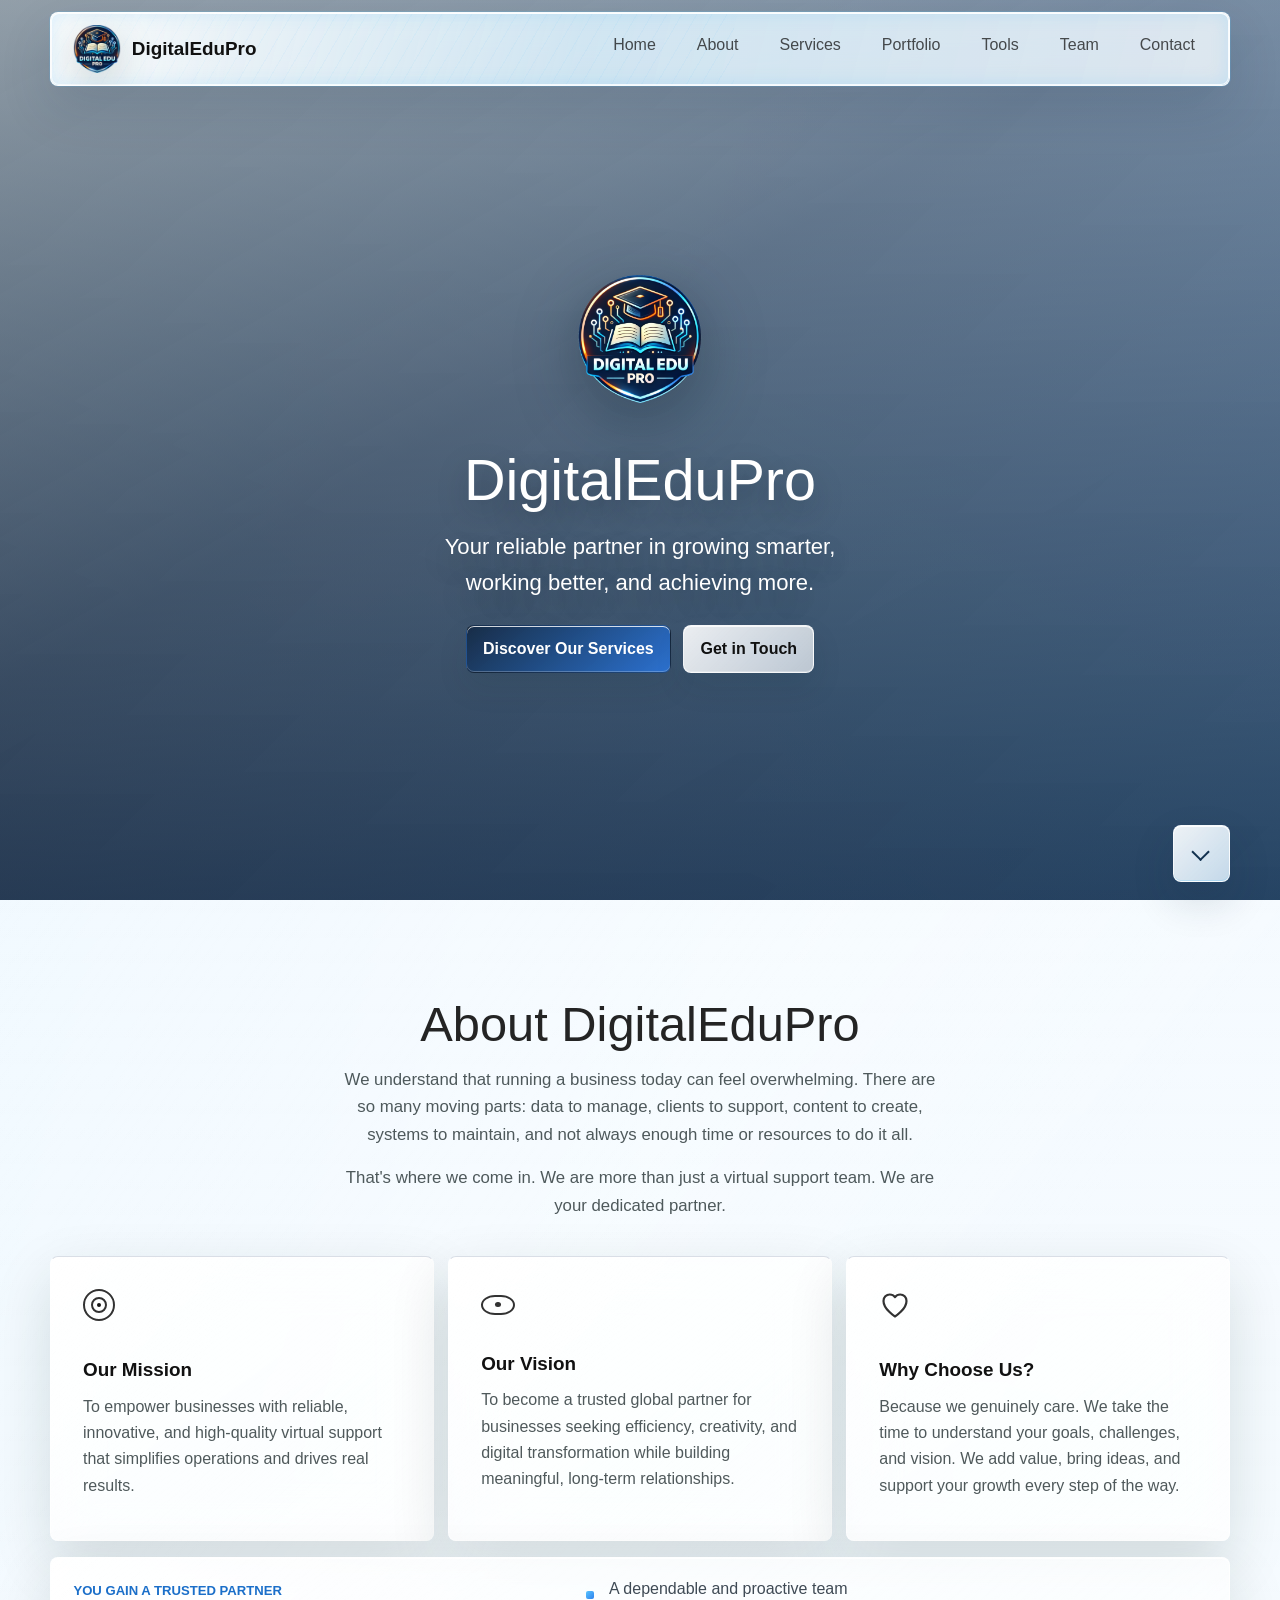
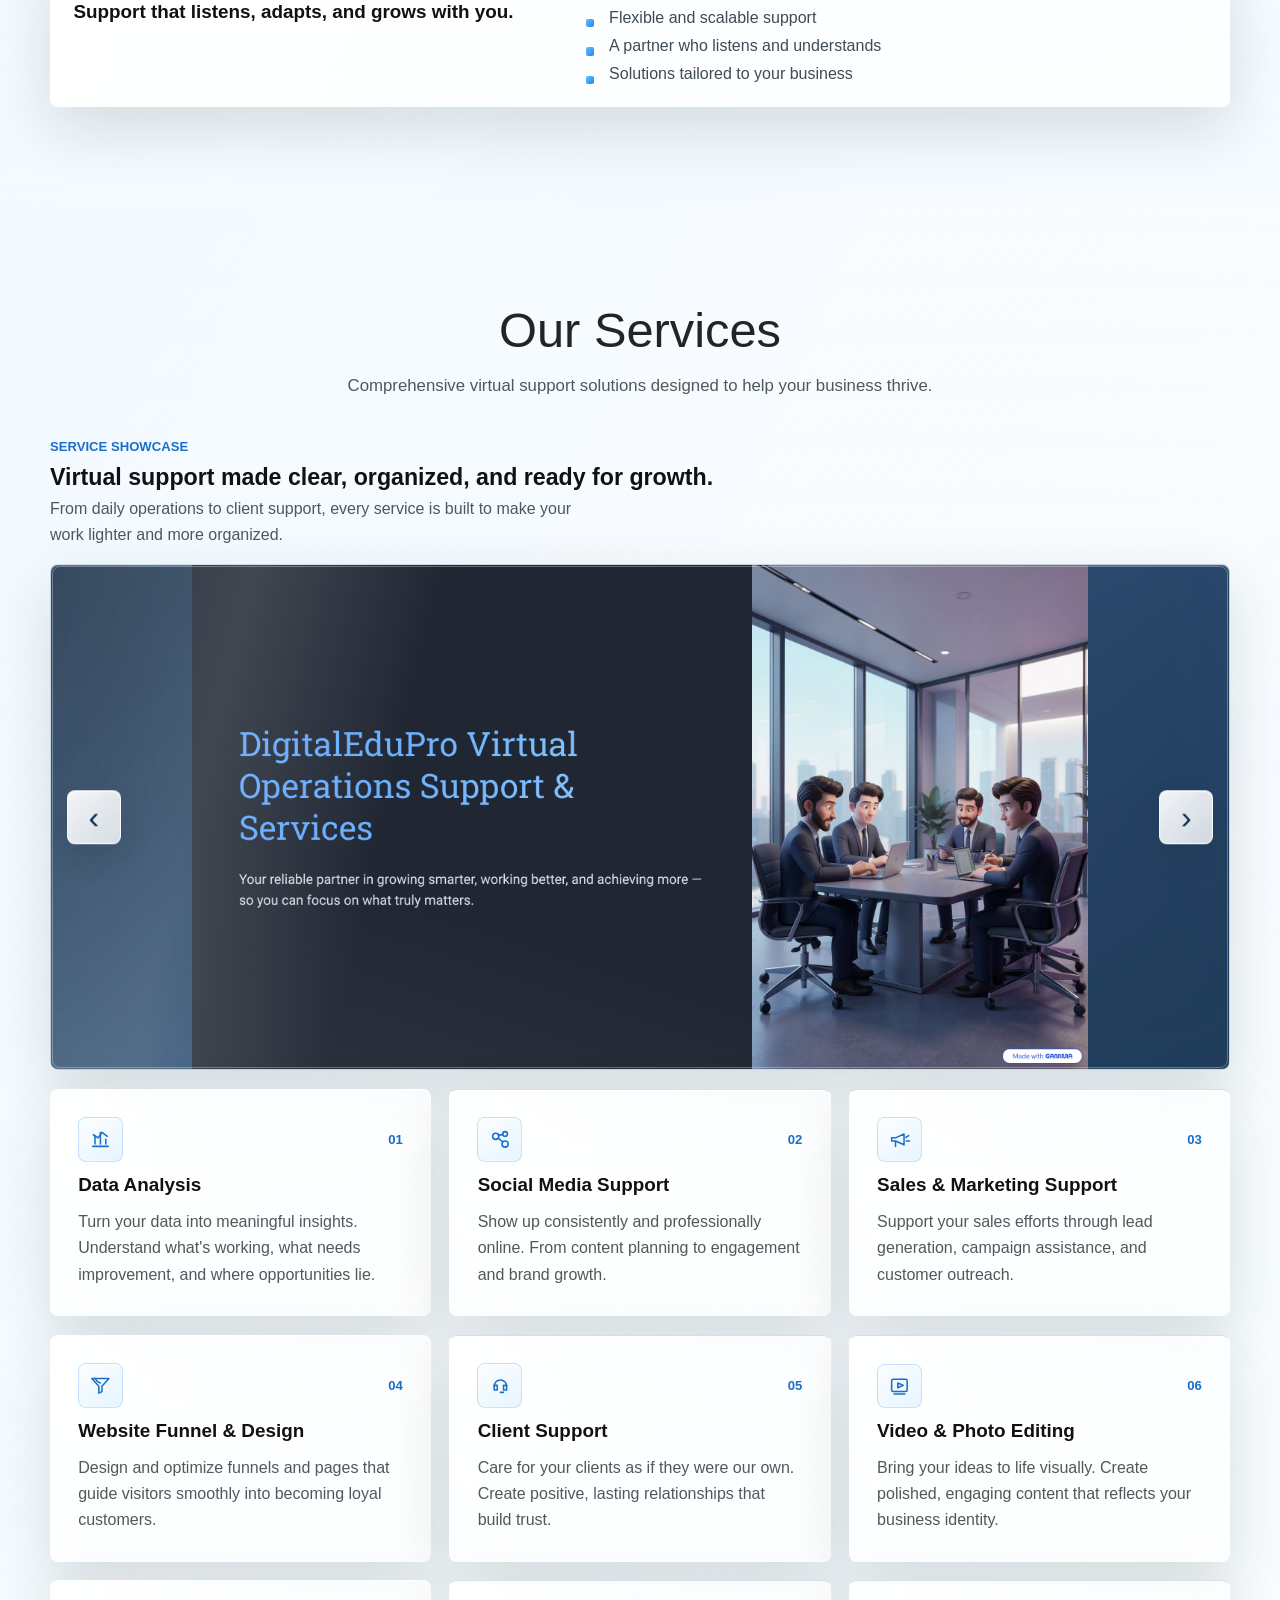
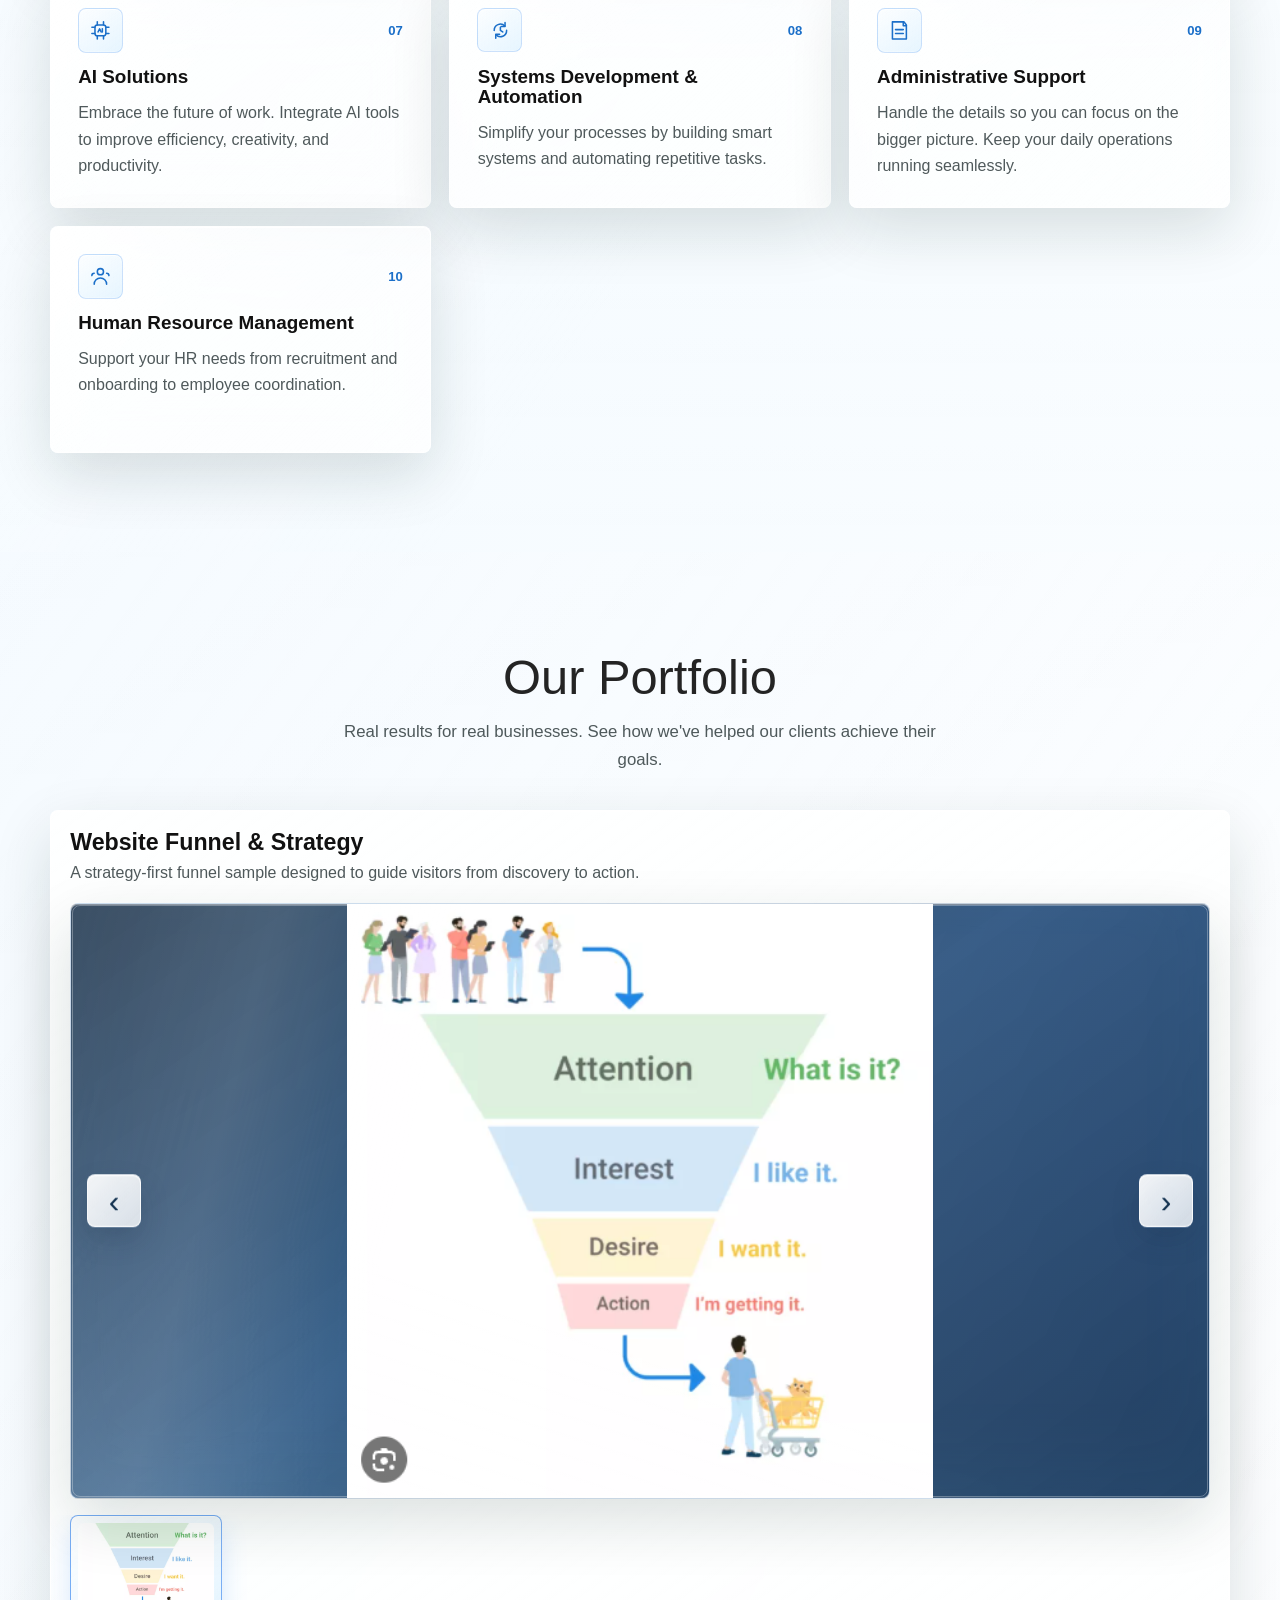
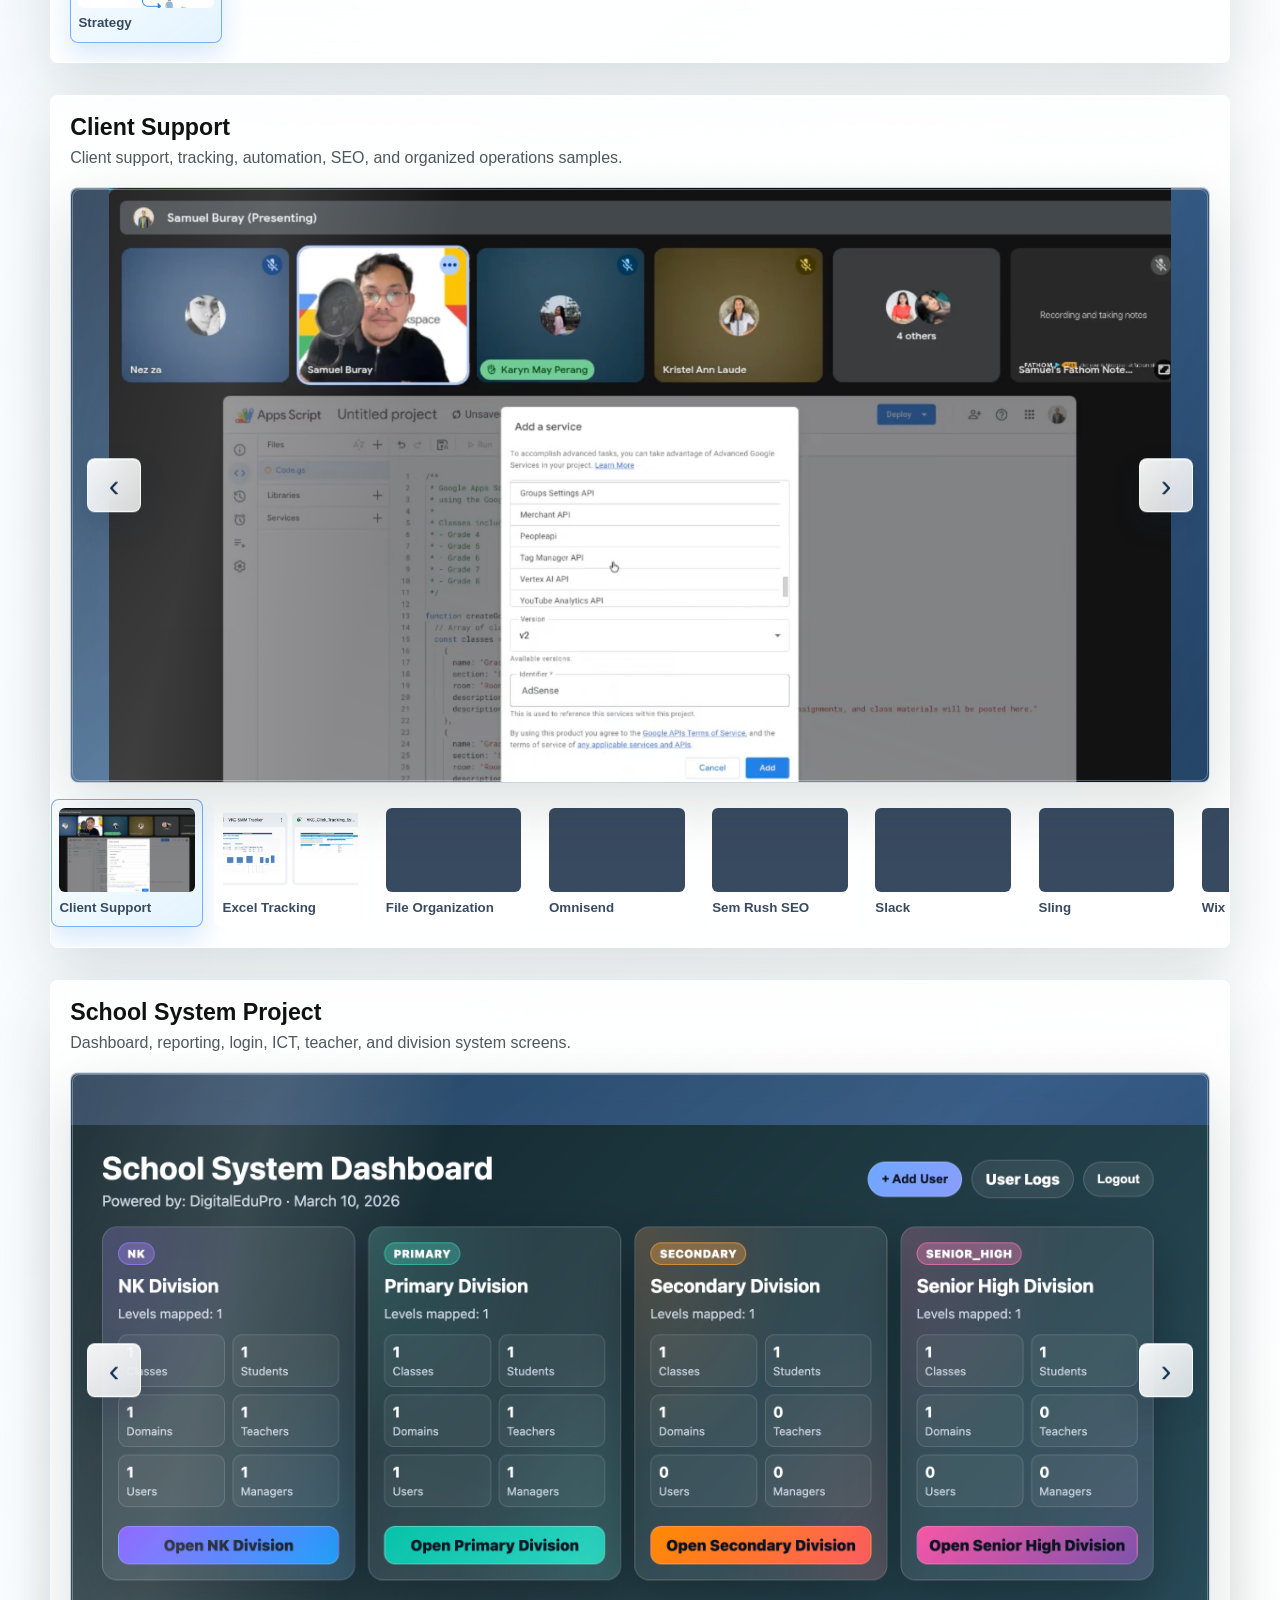
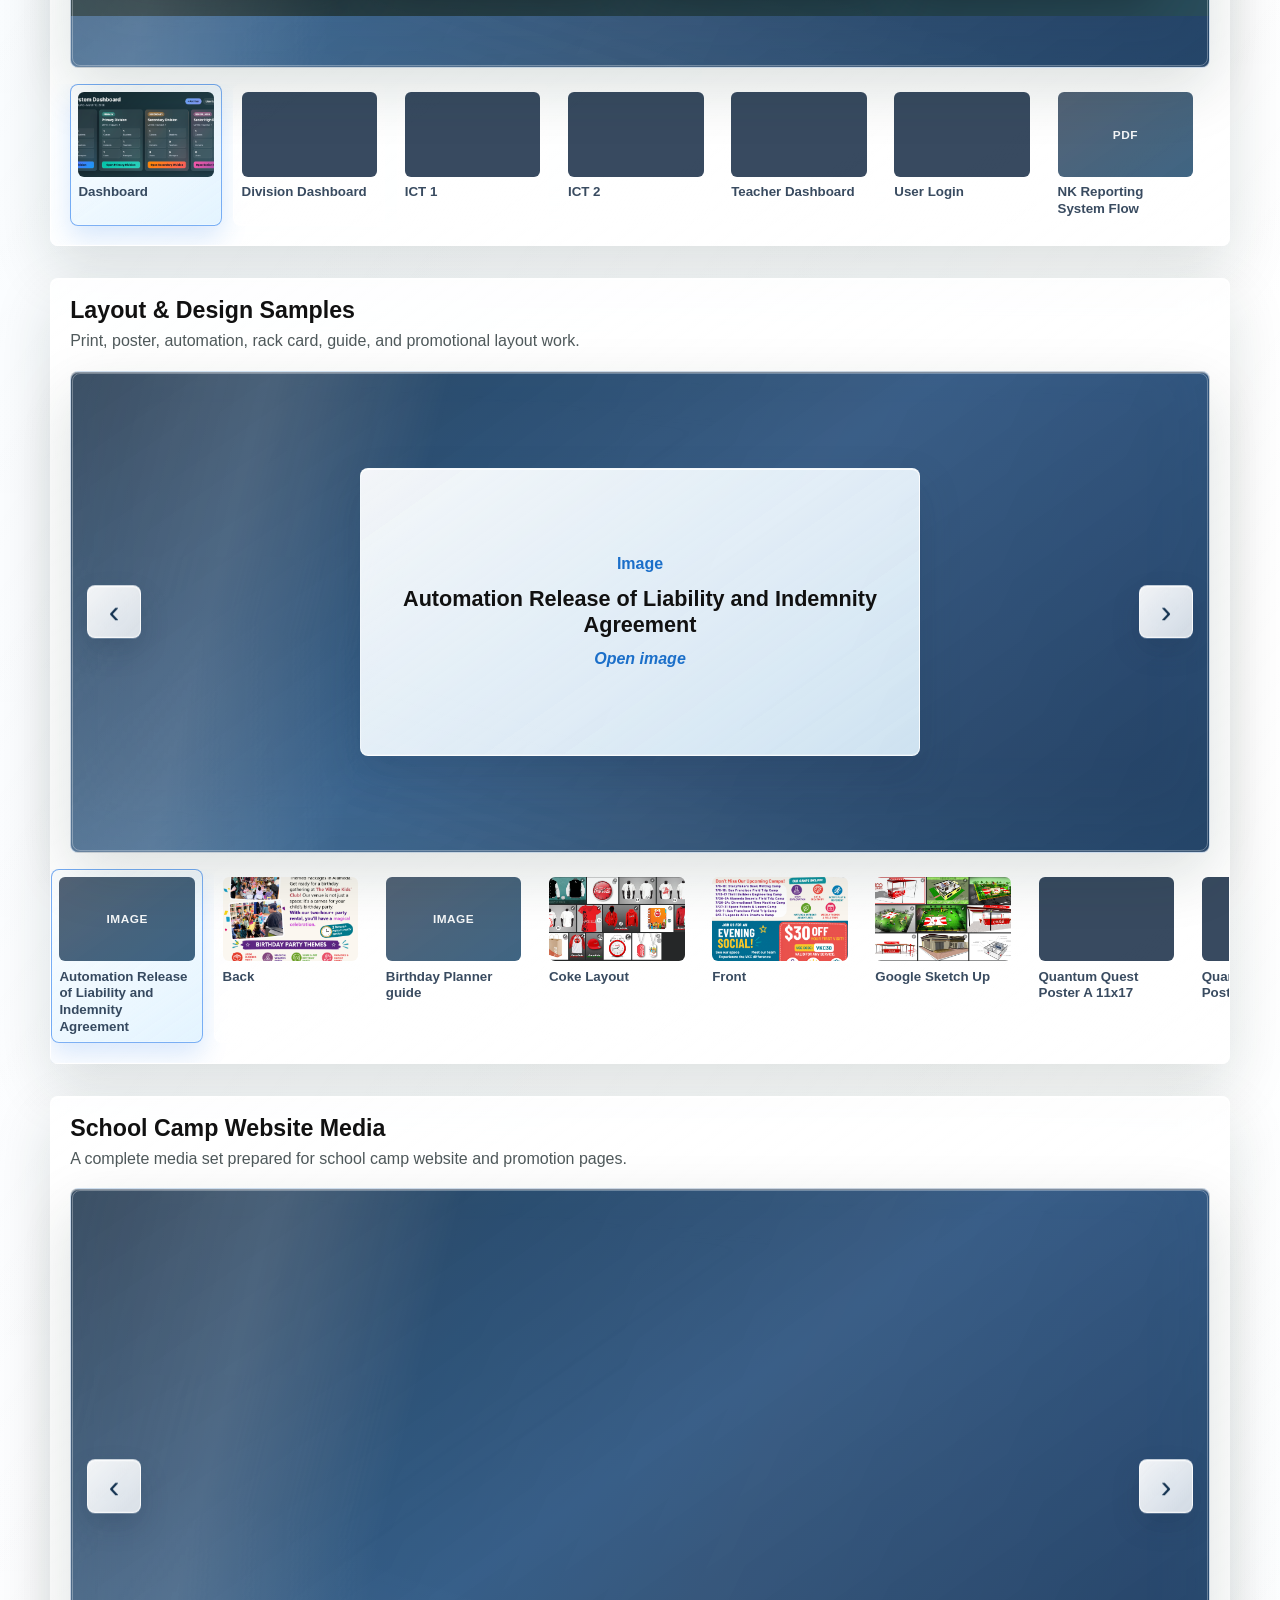
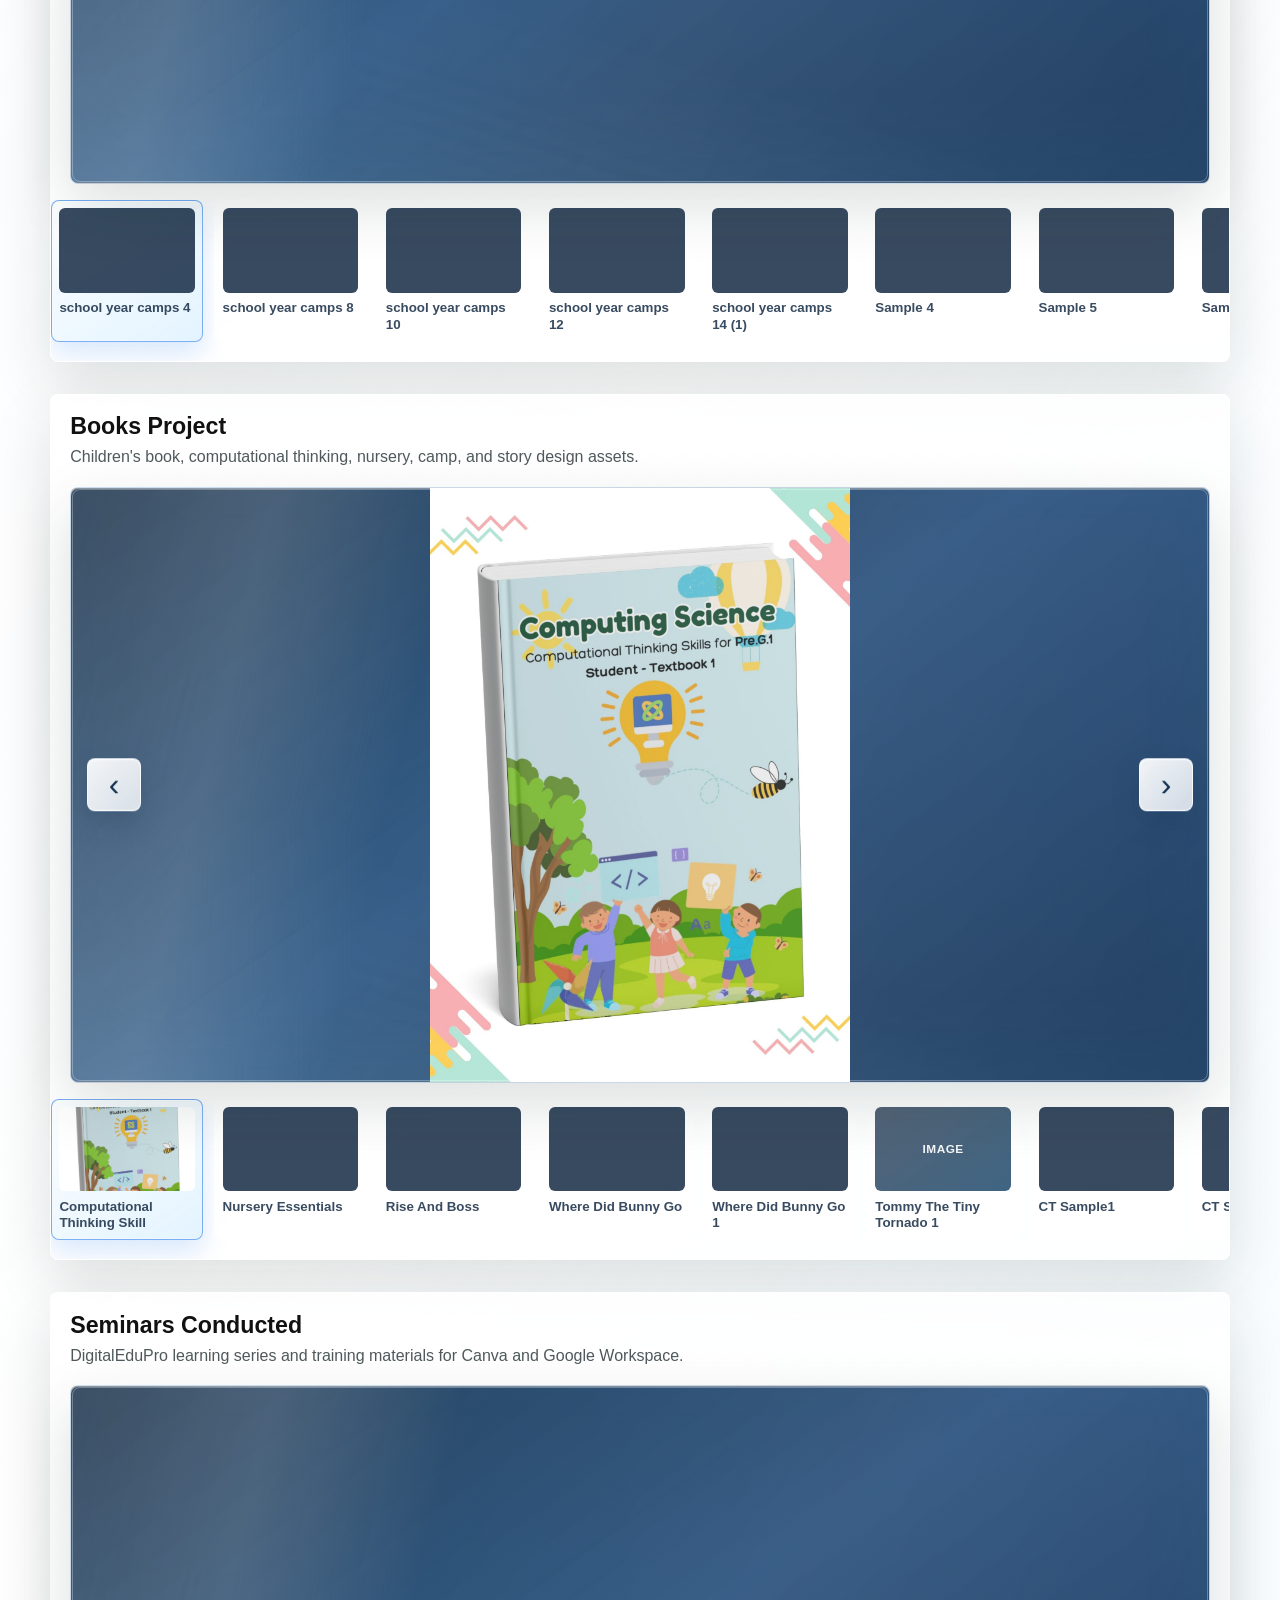
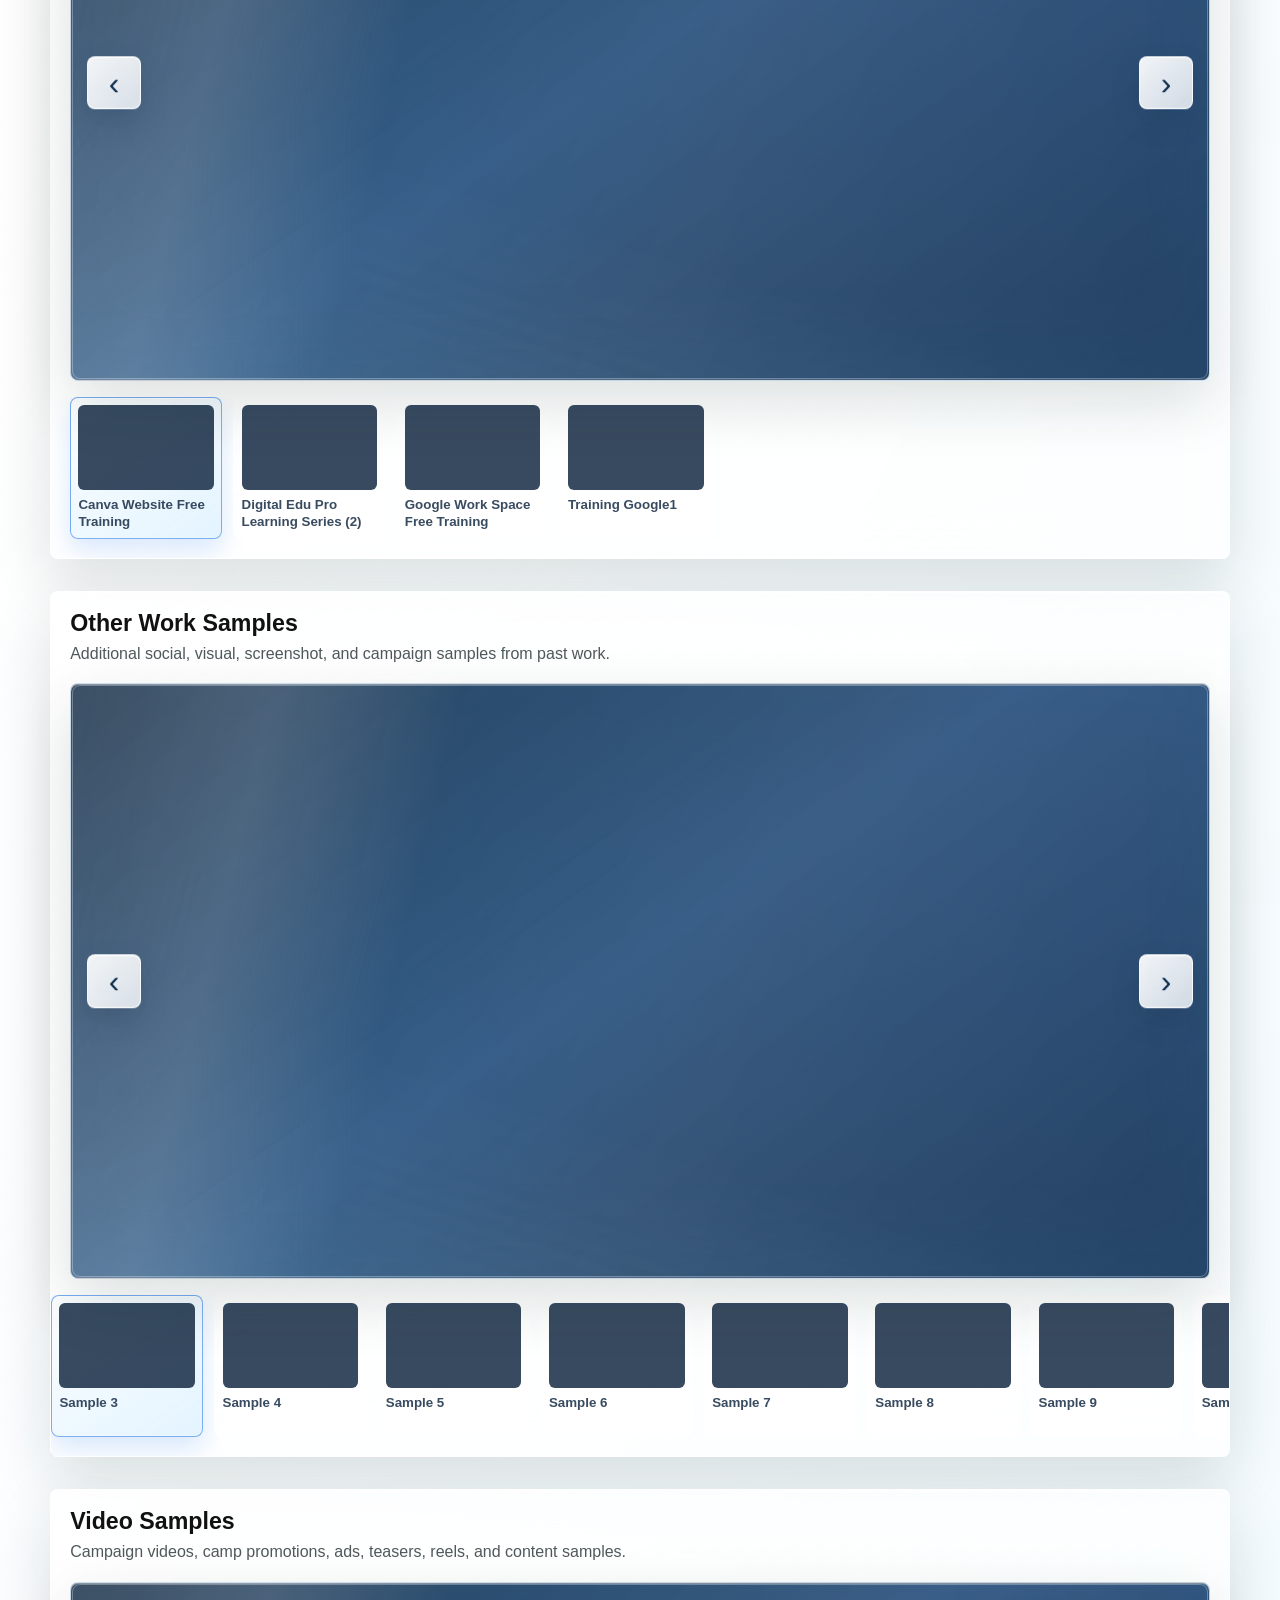
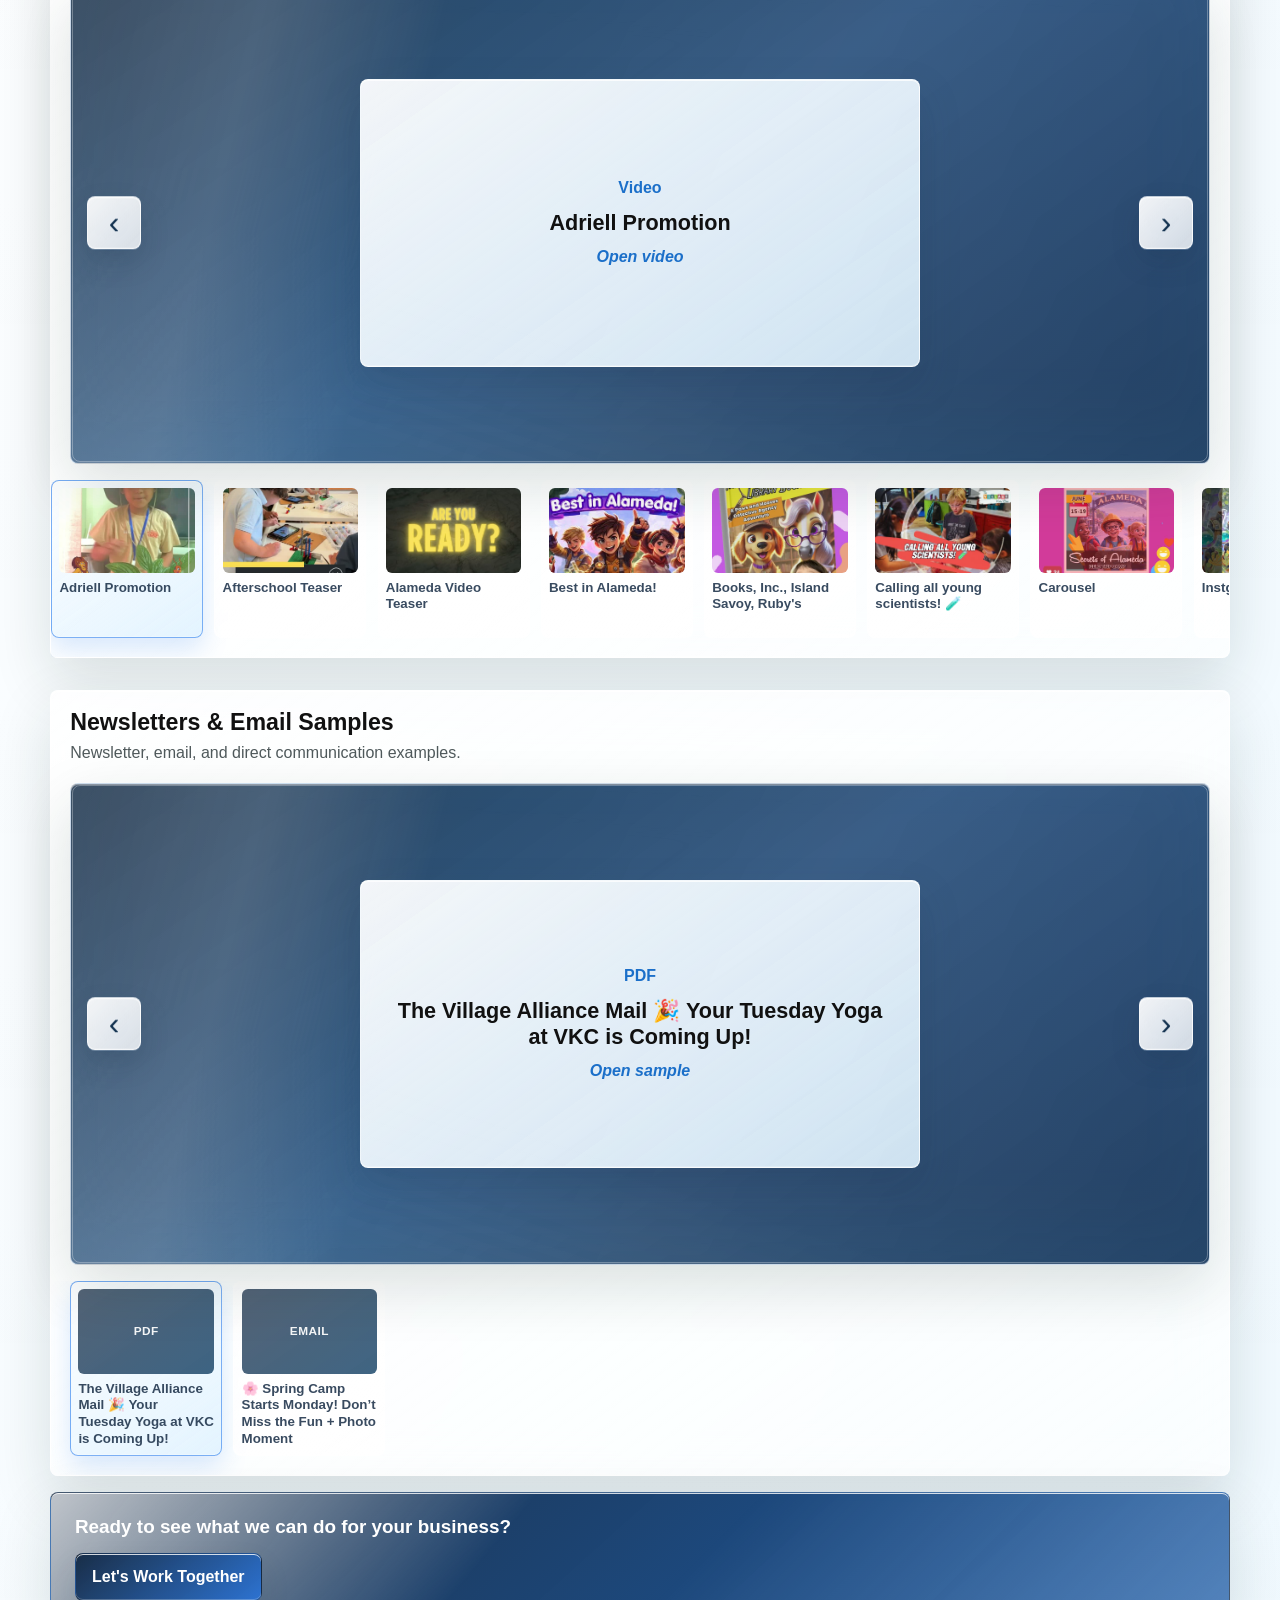
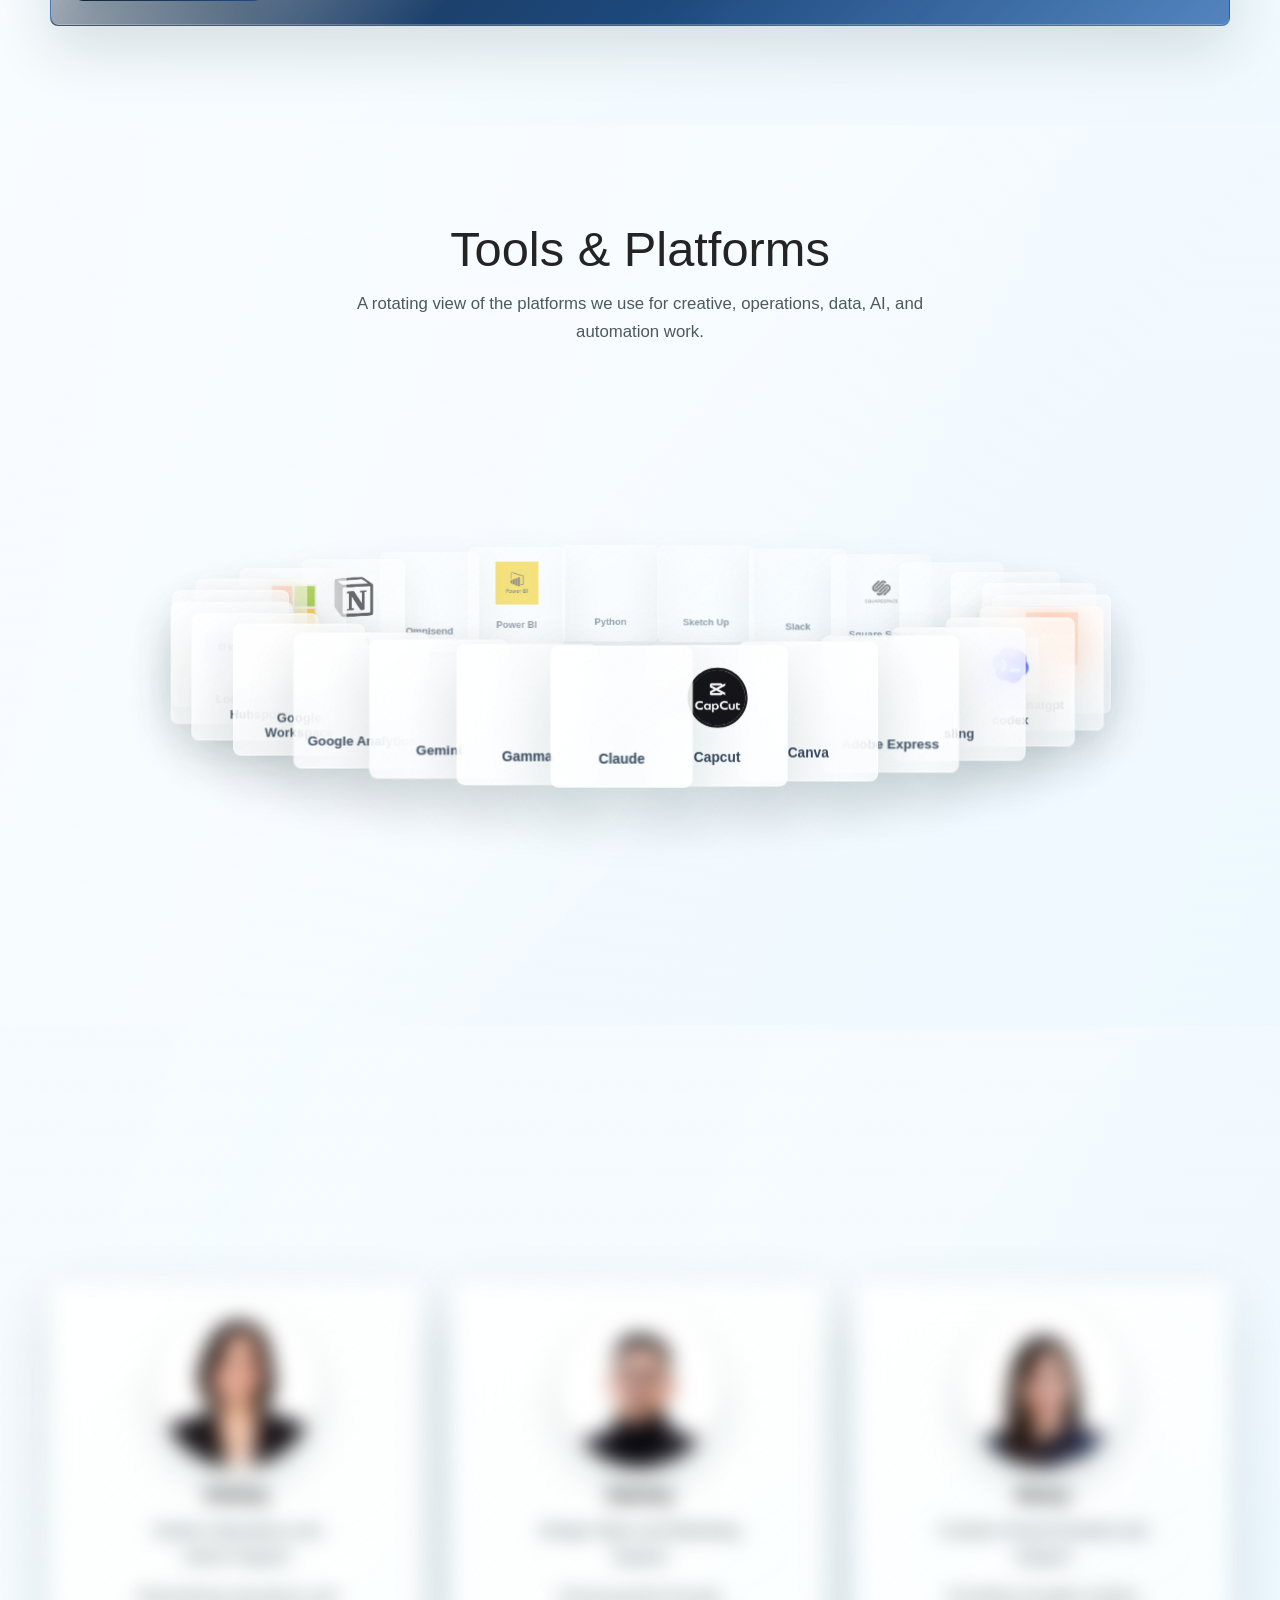
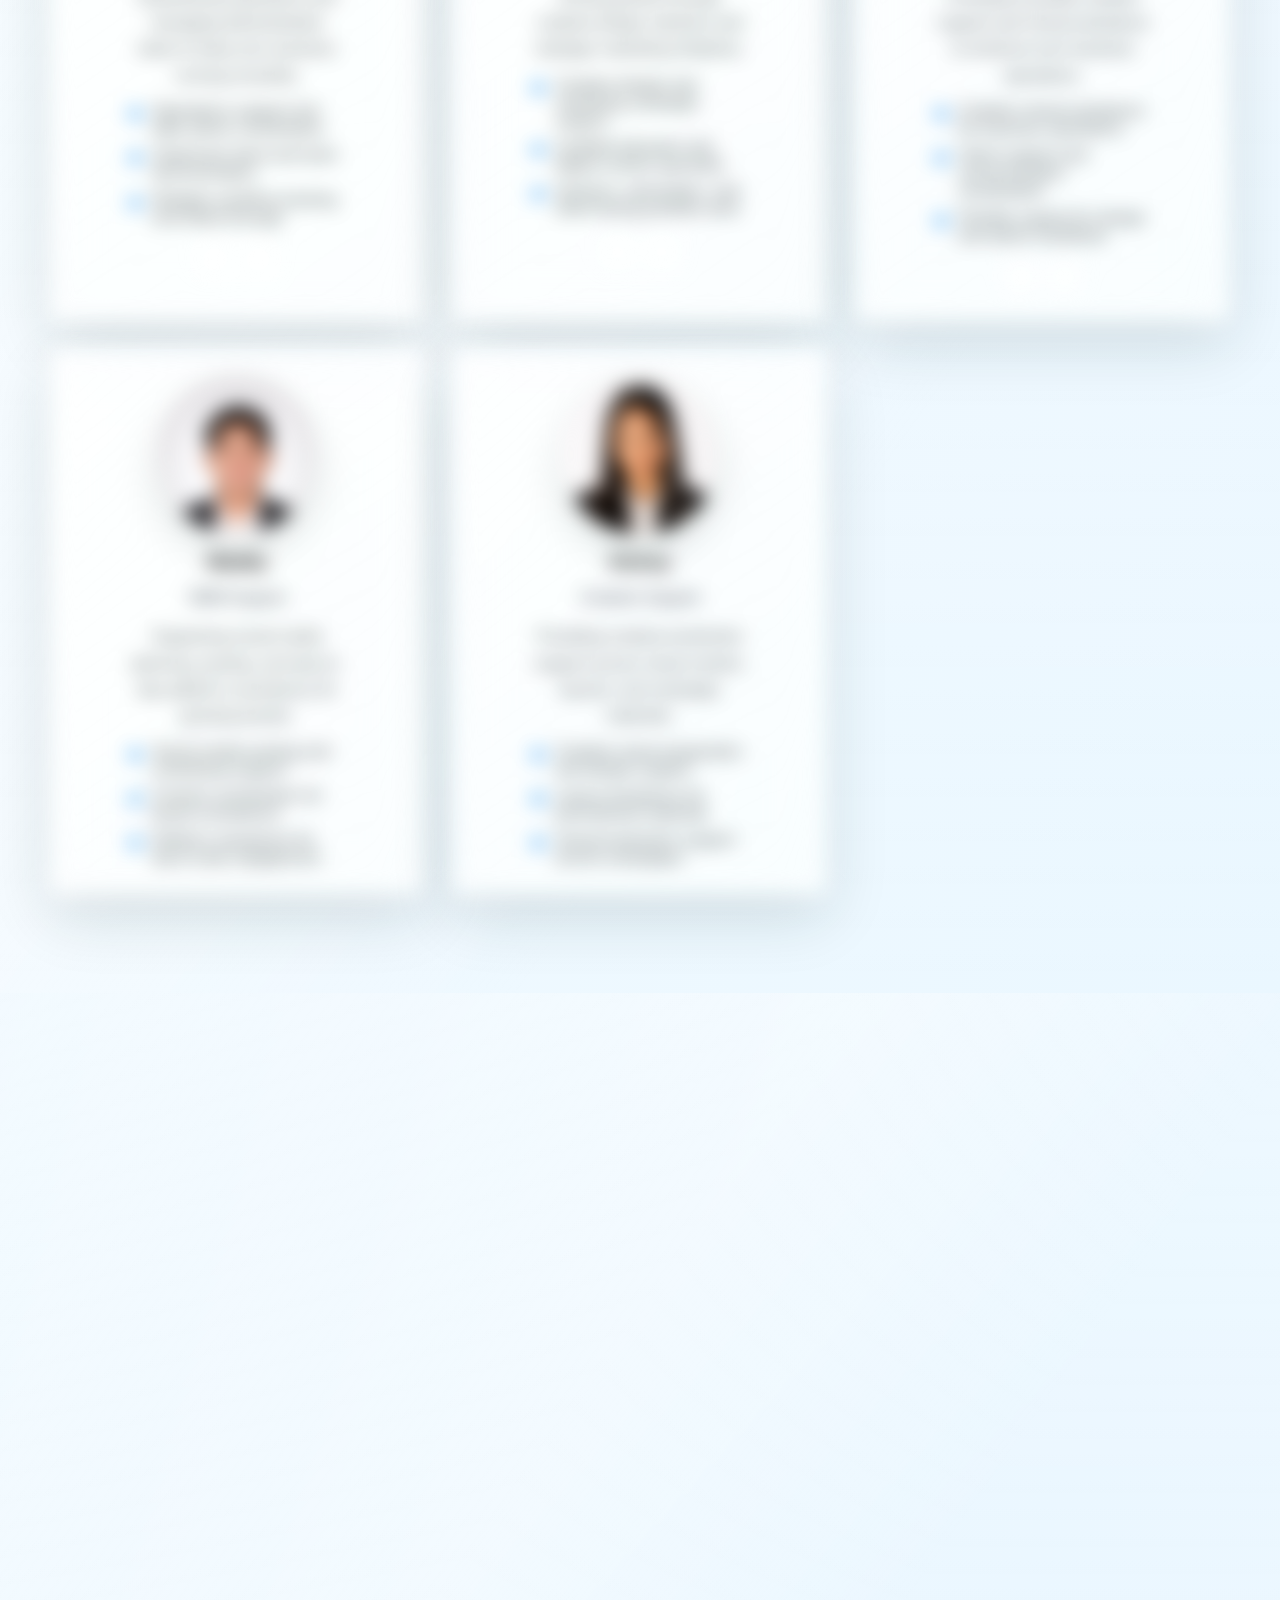
==== commit 24f19088: "Bust cache for client support refresh" ====
--- a/index.html
+++ b/index.html
@@ -8,8 +8,8 @@
       name="description"
       content="DigitalEduPro provides virtual operations, creative, marketing, automation, HR, and client support for growing businesses."
     />
-    <link rel="preload" href="styles.css?v=20260423-image-refresh" as="style" />
-    <link rel="stylesheet" href="styles.css?v=20260423-image-refresh" />
+    <link rel="preload" href="styles.css?v=20260424-client-support-refresh" as="style" />
+    <link rel="stylesheet" href="styles.css?v=20260424-client-support-refresh" />
   </head>
   <body>
     <a class="skip-link" href="#main">Skip to content</a>
@@ -266,7 +266,7 @@
       </div>
     </footer>
 
-    <script src="site-data.js?v=20260423-image-refresh"></script>
-    <script src="main.js?v=20260423-image-refresh"></script>
+    <script src="site-data.js?v=20260424-client-support-refresh"></script>
+    <script src="main.js?v=20260424-client-support-refresh"></script>
   </body>
 </html>
